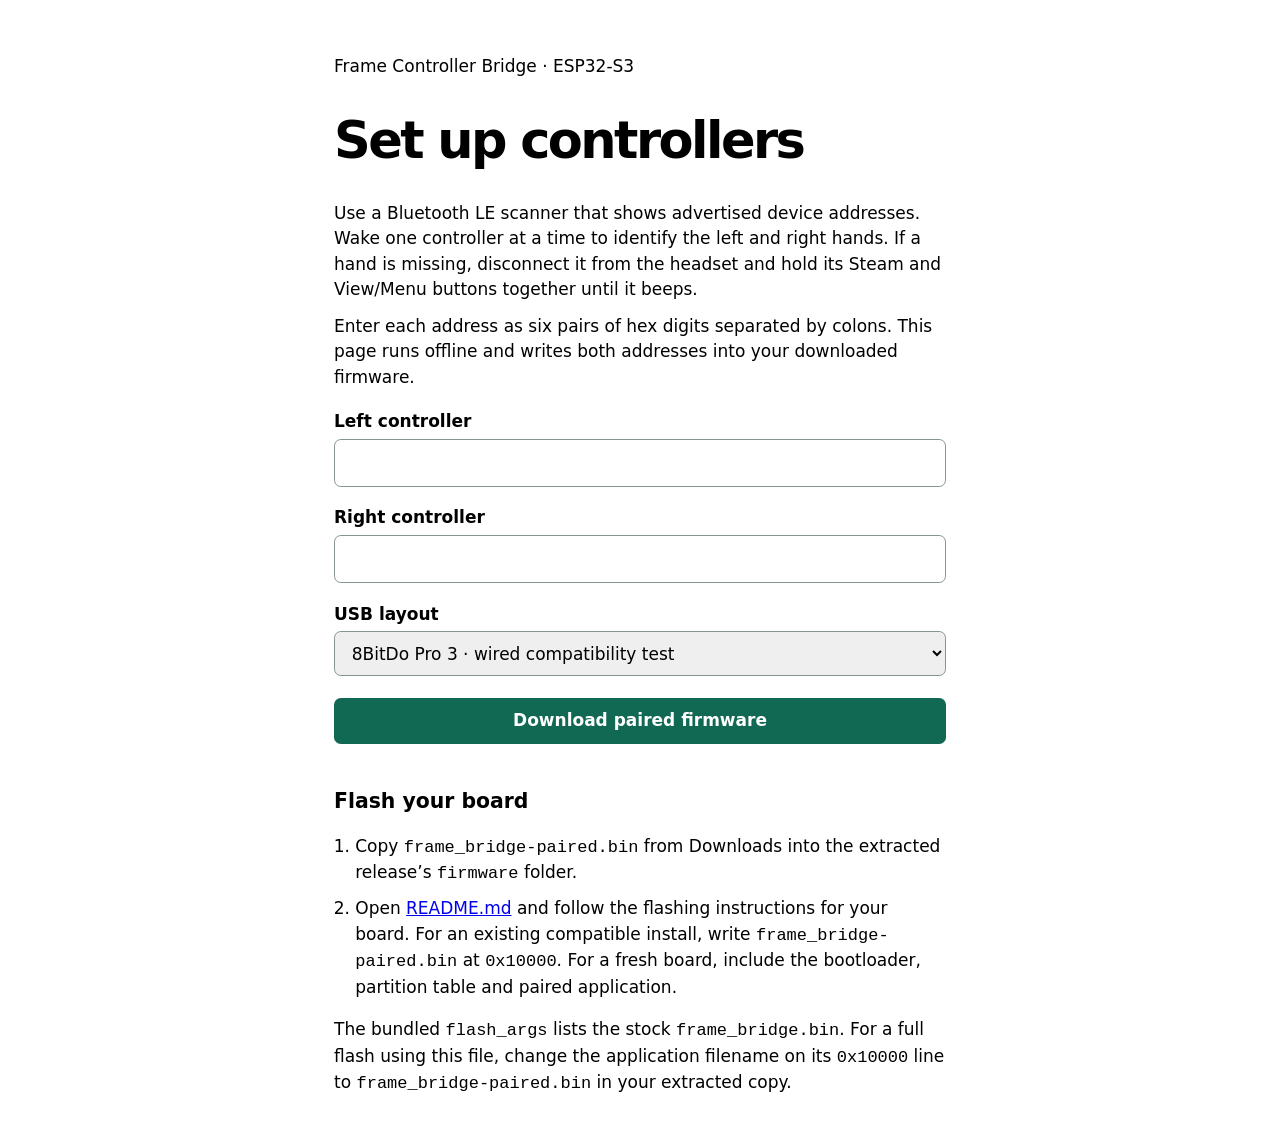
==== Set-up-controllers.html @ 48606cbc "Show live bindings, Pro 3 mappings and per-hand touch controls" ====
<!doctype html>
<html lang="en">
<head>
<meta charset="utf-8"><meta name="viewport" content="width=device-width,initial-scale=1">
<title>Set up controllers · Frame Controller Bridge</title>
<style>
:root{color-scheme:light dark;font:17px/1.5 system-ui,sans-serif}
body{max-width:36rem;margin:6vh auto;padding:0 1.3rem}
h1{font-size:clamp(2rem,7vw,3rem);line-height:1.04;letter-spacing:-.05em}
label{display:block;font-weight:650;margin:1.1rem 0 .25rem}
input,select,button{box-sizing:border-box;font:inherit;border:1px solid #87958f;border-radius:.4rem;padding:.6rem .75rem;width:100%}
input{font-family:ui-monospace,monospace}button{background:#116954;color:white;border:0;margin-top:1.3rem;cursor:pointer;font-weight:650}
p{margin:.65rem 0}output{display:block;margin:1rem 0;font-weight:600}code{overflow-wrap:anywhere}
h2{font-size:1.2rem;margin:1.5rem 0 .4rem}li+li{margin-top:.55rem}ol{padding-left:1.25rem}
button:focus-visible,input:focus-visible,select:focus-visible,a:focus-visible{outline:3px solid #398a76;outline-offset:3px}
</style>
</head>
<body>
<main><p>Frame Controller Bridge · ESP32-S3</p><h1>Set up controllers</h1>
<p>Use a Bluetooth LE scanner that shows advertised device addresses. Wake one controller at a time to identify the left and right hands. If a hand is missing, disconnect it from the headset and hold its Steam and View/Menu buttons together until it beeps.</p>
<p>Enter each address as six pairs of hex digits separated by colons. This page runs offline and writes both addresses into your downloaded firmware.</p>
<form id="settings">
<label for="left">Left controller</label><input id="left" value="" required autocomplete="off" spellcheck="false" autocapitalize="characters">
<label for="right">Right controller</label><input id="right" value="" required autocomplete="off" spellcheck="false" autocapitalize="characters">
<label for="layout">USB layout</label><select id="layout"><option value="2">8BitDo Pro 3 · wired compatibility test</option><option value="1">Standard · generic HID</option><option value="0">Extended · original 16-bit sticks</option></select>
<button type="submit">Download paired firmware</button>
</form>
<output id="message" aria-live="polite"></output>
<h2>Flash your board</h2>
<ol>
<li>Copy <code>frame_bridge-paired.bin</code> from Downloads into the extracted release’s <code>firmware</code> folder.</li>
<li>Open <a href="README.md">README.md</a> and follow the flashing instructions for your board. For an existing compatible install, write <code>frame_bridge-paired.bin</code> at <code>0x10000</code>. For a fresh board, include the bootloader, partition table and paired application.</li>
</ol>
<p>The bundled <code>flash_args</code> lists the stock <code>frame_bridge.bin</code>. For a full flash using this file, change the application filename on its <code>0x10000</code> line to <code>frame_bridge-paired.bin</code> in your extracted copy.</p>
</main>
<script type="application/octet-stream" id="image">[base64]/[base64]/[base64]/[base64]////////[base64]/IDEgOiAwKSArIChoZWFkZXJfdmFsdWVfbWFyayA/IDEgOiAwKSArICh1cmxfbWFyayA/[base64]/[base64]/zNfJP/zXyT8s2Mk/QNfJP5TXyT/E18k/9NfJPyTYyT8418k/jNfJP7zXyT/s18k/HNjJPzDXyT+E18k/tNfJP+TXyT8U2Mk/KNfJP3zXyT+s18k/3NfJPwzYyT8g18k/dNfJP6TXyT/U18k/[base64]/[base64]/////[base64]/[base64]/AAABAAAAAAAAADlAAAAAAAAAyz8AAAEAAAAAAAAAOkAAAAAAAADMPwAAAQAAAAAAAAA7QAAAAAAAAM0/AAABAAAAAAAAADxAAAAAAAAAzj8QlwAAAAAAAAAAPUAAAAAAEJfOP/BoAAAAAAAAEJc9QAEAAAAAAM8/[base64]//N0D//zhA//85QP//OkD//ztA//88QP//[base64]/[base64]/[base64]/[base64]/LnVzYkxheW91dCA/PyAoc3RhdGU/[base64]/ICdPZmYnIDogbmFtZXNbYWN0aW9uXTsKfQoKZnVuY3Rpb24gc3RlYW1CdXR0b25OYW1lKGhhbmQsIGJpdCkgewogIGNvbnN0IG5hbWUgPSBtZWFzdXJlZEJ1dHRvbnNbaGFuZF0/[base64]/[base64]/[base64]/[base64]/[base64]/[base64]/[base64]/[base64]/[base64]/[base64]/[base64]/[base64]/[base64]/[base64]/[base64]/[base64]/[base64]/[base64]/[base64]/IChyaXNpbmc/[base64]/[base64]/JzB4MTknOicweDE0JzsKICAgIGNvbnN0IGJ5dGU9Y2hhbm5lbDwxND9jaGFubmVsOls2LDcsMCwxXVtjaGFubmVsLTE0XTsKICAgIGNvbnN0IHBhcnQ9bW9kZT09PTA/Jyc6bW9kZT09PTE/[base64]/[base64]/[base64]/[base64]/[base64]/LmhhbmQpOwogICAgICAgIGNvbnN0IHNsb3QgPSBzb3VyY2U/[base64]/BAUGBwj/DA3///8AAQIDBAUGBwj/[base64]/DTwQAgAAdH8NPBECAAC0fw08EgIAAPR/[base64]/[base64]/wFCqAECQiACAkLYAQJCgAECQix2N0BcAQJCDHY3QDgBAkIoAQJC/HU3QAAAAABIJzhABP4BQmgnOEC4dTdAOPU3QKx1N0DsdDdAWHU3QED1N0CAAAJCRAACQgAAAAAAAAAA7P8BQsiwC0IAAAAA2P8BQsj/AUK4/wFCrP8BQqD/AUKU/wFChP8BQnT/AUIg9TdAKPU3QDD1N0DY/QFCAAYAQCT/AUIE/[base64]/[base64]///////////////wAAAAAAAAAAAAAAAAEAAAD/////USVj/MLKufOEnhenrfrmvP//////////AAAAAP////+WwpjYRTmh9KAz6y2BfQN38kCkY+XmvPhHQizh8tEXa/VRvzdoQLbLzl4xa1czzisWng98Suvnjpt/Gv7iQuNPS2DSJz48zjv2sFPMsAYdZbyGmHZVveuz55M6qtg1xlpQfgJCrH8CQhR6AkIAAAAAAAAAAQAAAAIAAAAEAAAACAAAABAAAAAgAAAAQAAAAIAAAAAbAAAANmN8d3vya2/FMAFnK/7Xq3bKgsl9+llH8K3Uoq+cpHLAt/2TJjY/98w0peXxcdgxFQTHI8MYlgWaBxKA4usnsnUJgywaG25aoFI71rMp4y+EU9EA7SD8sVtqy745SkxYz9DvqvtDTTOFRfkCf1A8n6hRo0CPkp049by22iEQ//PSzQwT7F+XRBfEp349ZF0Zc2CBT9wiKpCIRu64FN5eC9vgMjoKSQYkXMLTrGKRleR558g3bY3VTqlsVvTqZXquCLp4JS4cprTG6N10H0u9i4pwPrVmSAP2DmE1V7mGwR2e4fiYEWnZjpSbHofpzlUo34yhiQ2/[base64]////////[base64]/AEDMPwBA2D8AQOQ/AEDwPwBA/[base64]/[base64]/AEBgPwBAnDwAQPw8AEBAPgBAyD0AQOw9AECYPQBAvD0AQJw/AECINQBAkDwAQOQ8AEAcPgBAGD8AQGQ+AEAwPABAPDwAQEg8AEDAPABAGMECQgQ+AEAQPgBALLsCQgA/AEAMPwBAUD0AQFw9AEBoPQBAdD0AQAA8AED4PQBA9D4AQCw9AECEPwBAkD8AQBg8AEAkPABAqDwAQCA9AECEPABACD0AQEw+AEBYPgBAXMwCQkg/AEDMSwBADDwAQIi1AkLUPQBA4D0AQHw+AECIPgBAlD4AQKA+AECsPgBAuD4AQMQ+AEDQPgBA3D4AQOg+AEBUPwBAbD8AQHg/[base64]/[base64]/7wJCBvACQg3wAkKh8AJCqfACQrHwAkK48AJCv/ACQsfwAkLP8AJC/[base64]/[base64]/CMDQicgAAAwJANCKCAAAKQrA0IpIAAARCsDQi4gAAC4JANCLSAAACwlA0IrIAAAbCUDQiwgAAC0JQNCFyAAACAvA0IYIAAA/[base64]/[base64]/[base64]//////[base64]/[base64]///////////////////////////////////[base64]///////////////////////////////////////////////////////////////////[base64]/[base64]/[base64]///////////////////////////////////z8AAAAAAAAAAP/////////////////////////////////////+////////////////////////////////////AAAAAAAAAADt0/VcGmMSWNac96Le+d4UAAAAAAAAAAAAAAAAAAAAEO3///////////////////////////////////////9/aQCpnIKWh7Xd2l0IgdOxHUcQrH8ZYYZBGSapTEFcPlVwCDNwypxj1g7SybOzjTDLB/zJM67m1D+LxOnbuJ3dqpII2DoPHs14BlTwqC8rytGuYyeK2EvKW15IX0pJ3tyyEYEfiFvFAKAae6UkAPcJ8v0ieM+pv+rA7DJjVl043n0i+Lm8CSI1i2heakBHUG18X325k3to0VCN1NDieB87/44J0PTuYju0wRbZtXCf7YWTakycLjIhWmTZLti95K6BI/cWgGO9CSjd5bpet1BAmGc+CNzKlPx3TazB57nH8iunFxF/tciai8nxLgqhOiWoWl3tLbxjmOrKQTSoEBb5PcqU/HdNrMHnucfyK6cXEX+1yJqLyfEuCqE6JahaXe0tvGOY6spBNKgQFvk9jd3LlMVMI6xFcTLiiTtgizGjMHjzSDpYVmCqKIXGgi0v/4Eo5oCj5iqhza5CaMabAJtNfXEIM3DKnGPWDtLJs7ONMMsH/MkzrubUP4vE6du4nd2qZWUE6QIyiDsQw39rr7Y6z6clBKxsbhYfs1ZU7QlxLxXfQeZQfm9dDyhtOKOCHrmMFVM8JkEDgkIRgZF3IUZGDigpkflPBZzhZFjs/ikLt2JS1c+VjuuxXKTC+SB1Hb6KHq/UR+Kyh++qRtY2NOAm6OgQvQz+yn/b40/xfuejR4hrP8G3gTqmov9Fz2jwZBwdEUxQ+paGtzqUyduVAjm0fNVi6z6lDoguptLcB+F9ty98RPAWVLU5iyYoziLdx6gEJijOIt3HqATr1DpQSoGlig/[base64]/xjczGvO4fdcKRaElb9817vZtTDzREtK6Wxc3CbZtTDzREtK6Wxc3CbBVYD75/96QTB19u5XMCz8dQlafXdTbh8dSBMgKCAm1SP2O25yjYOdkApmPryp7qHbV/upQUE20Ixe0r87oEiv5tyuuv7///////////////////+41BD7j9BHnBlUhaZItBf9qAgRDvz7pF1lxKMmd9o6SJgX+BZbgfJZ2SjOLdv8mwIHC4fOlWKgVay73Pl+Zr55BwAAAAAAAAAv/P///v///////////////////////////////////wlkOJEet2+7rkecibjJtTvQpQn3SAHMf2uWL7+Dh4ZR+v//////////////////////////////////////////AQAAUGbRn3aUvohAwnKihnA8NWEHrT8BuVDFQCb0Xply7pcsZj4nF72vF2hEm1dJRPWY2Rt9LLRfilwEwDuaeGopORgBAABmveXCMX5++ZtCaoXBs0gz3qj/oifBHf4oWefvd15Lobo9TWtgryj4IbU/BTmBZJxCtJUjZss+ns3pBAS3Bo6FxgAAAAA/UGvUH0Xv8TQsPYjfczUHv7E7vcBSFnuTfuxRORlW4QnxjpGJtLjzFbOZW3Laou5AhbagIZqSH5ocjmG5PpVRAAAA//////////////////////////////////////////////////////////////////////////////////////8BAABzKcXMahns7HqnsEiyDRpY3y039IFNY8f///////////////////////////////9fDuqQfB1Dep2Bfh3OsWAKwLjwtRMx2ul8FJoovR30+CnckpK/mJ5dbywmlkreFza3CnZyOF5UOmwpVb9d8gJVOCpUguBB91mYm6eLYjsdbnStIPMex7GONwWLviLKh6rvKuzT7ciFKp3RLoqNOVbGWocTUI8IFAMSQYH+bpwdGBkt+ONrBY6Y5Oc+4qcvMbP/////AAAAAAAAAAD//////v////////////////////////////////////////9RJWP8wsq584SeF6et+ua8//////////8AAAAA//////VRvzdoQLbLzl4xa1czzisWng98Suvnjpt/Gv7iQuNPlsKY2EU5ofSgM+stgX0Dd/JApGPl5rz4R0Is4fLRF2tLYNInPjzOO/awU8ywBh1lvIaYdlW967Pnkzqq2DXGWv///////////////wAAAAAAAAAAAAAAAAEAAAD/////AQAAAAAAIBxAOGAkgHCgbMBI4FQA4SD9QNlgxYCRoI3AqeC1Av//////////rfhUWKK7Spqv3FYgJz088di5xYPOLTaVqeE2QRRkM/vMk53OJJs++X0v42NjDHXY9oGyAq7EYXrT3x7V1f1lYSQz9R9fBm7QhWNlVT3tGvO1VxNef1fJNZhPDHDg5ot34qaJ2vPv6HId8VihNq3nNTCsyk9IOnl6vAqxgrMk+2HRCKlLssjj+7lq2rdg1/RoHU9Co945TfSuVu3nY3K7GQsHp8juCm1wngL84c334uzANATNKDQvYZFy/pzphYP/jk8SMu7ygYPD/jsbTG+tczu1/LwuwiAFxY7xg30Wg7LG80omwbLv+ohrQjhhH8/c3jVbO2UZA1u8NPTe+ZwCOGG0b8nW5skHetkdJpH39+5ZjLD6wYbZHK7+EwmFE5JwtBMMk7xDeUT0/URS4tdN02Ty4h5x9Uv/XK6Cq5yd9p7obSvFIjY6DavFIZebDeraHb+aQtXESE4KvNBr+lPd7zwbIO4/1Z18JeQdK2aeHvFub1LDFk30+3kw6eTliFe2rH1fQtafbRh3Y88dVQNABIf1W6V+Mcx6cTXIhu+0MYrtah4BLZ5oMqkHYAqRgTDEbcd4+XGtADgJKZmjM8uLehoduT1xQAA8Kk7OqfmNCswKgpHNzsl9z47JtVp/iKRrTbWoUfRBguHGigB+Xg3ZAgv9ZLZFA2x6Tmd9LDhTKjojukRCyvU+pju0VDKbdiTIkXvdZLHA/UyzjowzTHAcOs2tBlf8z+xxmx9cPk5GBB84gUf7TP20d6UkcfepqWkQuFUyLttjQNigDvCSNQUR4wq+wf/[base64]/0aqo2rQBM9gDIOB5CWjHZUa5k/bI/[base64]/otoVd/nKwpm7e0vur++WKMPr6vhxdcah+L3Qe+MH+hv6mu/3lMGd/DZfRHUn3qEQ9CCLlBqn0YU4BHiqUg4/4jNaMi7fFxkJM//////////8C//////////+t+FRYortKmq/cViAnPTzx2LnFg84tNpWp4TZBFGQz+8yTnc4kmz75fS/jY2MMddj2gbICrsRhetPfHtXV/WVhJDP1H18GbtCFY2VVPe0a87VXE15/V8k1mE8McODmi3fipona8+/och3xWKE2rec1MKzKT0g6eXq8CrGCsyT7YdEIqUuyyOP7uWrat2DX9GgdT0Kj3jlN9K5W7edjcrsZCwenyO4KbXCeAvzhzffi7MA0BM0oNC9hkXL+nOmFg/+OTxIy7vKBg8P+OxtMb61zO7X8vC7CIAXFjvGDfRaDssbzSibBsu/6iGtCOGEfz9zeNVs7ZRkDW7w09N75nAI4YbRvydbmyQd62R0mkff37lmMsPrBhtkcrv4TCYUTknC0EwyTvEN5RPT9RFLi103TZPLiHnH1S/9croKrnJ32nuhtK8UiNjoNq8Uhl5sN6todv5pC1cRITgq80Gv6U93vPBsg7j/VnXwl5B0rZp4e8W5vUsMWTfT7eTDp5OWIV7asfV9C1p9tGHdjzx1VA0AEh/VbpX4xzHpxNciG77Qxiu1qHgEtnmgyqQdgCpGBMMRtx3j5ca0AOAkpmaMzy4t6Gh25PXFAADwqTs6p+Y0KzAqCkc3OyX3Pjsm1Wn+IpGtNtahR9EGC4caKAH5eDdkCC/1ktkUDbHpOZ30sOFMqOiO6RELK9T6mO7RUMpt2JMiRe91kscD9TLOOjDNMcBw6za0GV/zP7HGbH1w+TkYEHziBR/tM/bR3pSRx96mpaRC4VTIu22NA2KAO8JI1BRHjCr7B//njom5/sp+MGDAjw1h+ONoAd9m0dj5OS5Syu8GUxmUed8r5ku6qwCMqKBv2s6c5wSJhFoIK6NtYR6Z8vvnJCRtGLVOM1ysDdGrnf15iKSwxFWKoRlBdyC24VDOK5J9SNclbkReMzy3Vys70A+ydGBDGJysEWztx+dxrgNY/3UqOmtseaWKmlSbUMWHBpB1XDXk42tSkDjKc0OQOZf//////////Av//////////rfhUWKK7Spqv3FYgJz088di5xYPOLTaVqeE2QRRkM/vMk53OJJs++X0v42NjDHXY9oGyAq7EYXrT3x7V1f1lYSQz9R9fBm7QhWNlVT3tGvO1VxNef1fJNZhPDHDg5ot34qaJ2vPv6HId8VihNq3nNTCsyk9IOnl6vAqxgrMk+2HRCKlLssjj+7lq2rdg1/RoHU9Co945TfSuVu3nY3K7GQsHp8juCm1wngL84c334uzANATNKDQvYZFy/pzphYP/jk8SMu7ygYPD/jsbTG+tczu1/LwuwiAFxY7xg30Wg7LG80omwbLv+ohrQjhhH8/c3jVbO2UZA1u8NPTe+ZwCOGG0b8nW5skHetkdJpH39+5ZjLD6wYbZHK7+EwmFE5JwtBMMk7xDeUT0/URS4tdN02Ty4h5x9Uv/XK6Cq5yd9p7obSvFIjY6DavFIZebDeraHb+aQtXESE4KvNBr+lPd7zwbIO4/1Z18JeQdK2aeHvFub1LDFk30+3kw6eTliFe2rH1fQtafbRh3Y88dVQNABIf1W6V+Mcx6cTXIhu+0MYrtah4BLZ5oMqkHYAqRgTDEbcd4+XGtADgJKZmjM8uLehoduT1xQAA8Kk7OqfmNCswKgpHNzsl9z47JtVp/iKRrTbWoUfRBguHGigB+XmVfav//////////Av//////////rfhUWKK7Spqv3FYgJz088di5xYPOLTaVqeE2QRRkM/vMk53OJJs++X0v42NjDHXY9oGyAq7EYXrT3x7V1f1lYSQz9R9fBm7QhWNlVT3tGvO1VxNef1fJNZhPDHDg5ot34qaJ2vPv6HId8VihNq3nNTCsyk9IOnl6vAqxgrMk+2HRCKlLssjj+7lq2rdg1/RoHU9Co945TfSuVu3nY3K7GQsHp8juCm1wngL84c334uzANATNKDQvYZFy/pzphYP/jk8SMu7ygYPD/jsbTG+tczu1/LwuwiAFxY7xg30Wg7LG80omwbLv+ohrQjhhH8/c3jVbO2UZA1u8NPTe+ZwCOGG0b8nW5skHetkdJpH39+5ZjLD6wYbZHK7+EwmFE5JwtBMMk7xDeUT0/URS4tdN02Ty4h5x9Uv/XK6Cq5yd9p7obSvFIjY6DavFIZebDeraHb+aQtXESE4KvNBr+lPd7zwbIO4/1Z18JeQdK2bGLjf//////////wL//////////634VFiiu0qar9xWICc9PPHYucWDzi02lanhNkEUZDP7zJOdziSbPvl9L+NjYwx12PaBsgKuxGF6098e1dX9ZWEkM/UfXwZu0IVjZVU97RrztVcTXn9XyTWYTwxw4OaLd+Kmidrz7+hyHfFYoTat5zUwrMpPSDp5erwKsYKzJPth0QipS7LI4/u5atq3YNf0aB1PQqPeOU30rlbt52NyuxkLB6fI7gptcJ4C/OHN9+LswDQEzSg0L2GRcv6c6YWD/45PEjLu8oGDw/47G0xvrXM7tfy8LsIgBcWO8YN9FoOyxvNKJsGy7/qIa0I4YShcl///////////AAAAAAB7/3n/ef95/3j/ev92/3b/bP9s/2v/a/8AAAAAe/95/3n/ef94/3n/dv92/2z/gLtr/2v/av9q/wAAAAB6/4Cvef95/3P/c/[base64]/6WKus4wOTSzD6VSB2bfatzHaRiAJMJfXl1/xPKsvXxTVEgCZio4+1sVpJ3robZyXqDphF/sDhXS91AsNM8BKBRpejjdP5xmuPX+cDkpyVFW16679SWdqVvoMt1HQh01jgaSlJychEjsKJanWOeXj0WD5rmblx3SfhT7a+iK0X8CCsZsnOOrR930oYYxoxguVRM2CXU39FYmR34LFrroS7gaAc/ggrlPlIaFhwRf0Zj95sh5R7+LdSc9Mjq0sC4nIfj1fjVasqZusoB7K1wgMvxXuahjcIpdMoh/Iwv6WyIwNqugIWglztzxwrinm0kqcH8vDzaeKhTtr0zWUFvtUGNGIf0ab+isQuU50081WgoorhMgX263Wkg+w5C2DvqkBxnwZebhBRvSGK+T7dBj2WPgWu3ea9Rk1UjbWRxF0FcQbUbwRQFf9gmPskGb3pl9ZAQ8yJ2Z53Z+hCvbCJi4gHGVs458ju23l8CkehQg/pfIQeyfgAAAAAgIaDCSvtSDIRcKweWnJObA7/+/2FOFYPrtUePS05JzYP2WQKXKYhaFtU0Zs2LjokCmexDFfnD5PultK0m5GeG8DFT4DcIKJhd0tpWhIaFhyTugrioCrlwCLgQzwbFx0SCQ0LDovHrfK2qLktHqnIFPEZhVd1B0yvmd277n9g/aMBJp/3cvW8XGY7xUT7fjRbQyl2iyPG3Mvt/Gi25PFjuDHcytdjhRBClyJAE8YRIIRKJH2Fuz340vkyEa4poW3Hni9LHbIw89yGUuwNwePQd7MWbCtwuZmplEj6EelkIkf8jMSo8D8aoH0s2FYzkO8iSU7HhzjRwdnKov6M1As2mPWBz6Z63iilt44m2q2/pD86neQseJINUF/Mm2p+RmJUjRPC9ti46JA5914uw6/1gl2Avp/Qk3xp1S2pbyUSs8+smTvIGH2nEJxjbug7u3vbJngJzVkY9G6atwHsT5qog5VuZeb/5n6qvM8IIRXo5u/nm9m6bzbOSp8J1OqwfNYppLKvMT8jMSqllDDGombANU68N3SCyqb8kNCw4KfYFTMEmErx7Nr3Qc1QDn+R9i8XTdaNdu+wTUOqTVTMlgTf5NG1455qiBtMLB+4wWVRf0Ze6gSdjDVdAYd0c/oLQS77Zx1as9vSUpIQVjPp1kcTbddhjJqhDHo3+BSOWRM8ieupJ+7OYck1txzl7eFHsTx60t9ZnPJzP1UUznkYxze/c/fN6lP9qltfPW8U30Tbhniv84HKaMQ+uSQ0LDijQF/CHcNyFuIlDLw8SYsoDZVB/6gBcTkMs94ItOSc2FbBkGTLhGF7MrZw1WxcdEi4V0LQp1BR9GVTfkGkwxoXXpY6J2vLO6tF8R+dWKus+gOTS+P6VSAwbfatdnaRiMxMJfUC1/xP5cvXxSpEgCY1o4+1YlpJ3rEbZyW6DphF6sDhXf51AsMv8BKBTJejjUb5xmvTX+cDj5yVFZJ6679tWdqVUoMt1L4h01h0aSlJ4MhEjsmJanXCeXj0jj5rmVhx3Se5T7a+4a0X8IisZskgOrR9zkoYY98xguUaM2CXUX9FYlN34LFkroS7a6Ac/oErlPkIaFhwSP0Zj0Vsh5Te+LdSe9Mjq3MC4nJLj1fjH6sqZlUoB7LrwgMvtXuahsUIpdM3h/IwKKWyI79qugIDglztFhwris+0kqd58vDzB+KhTmn0zWXavtUGBWIf0TT+isSmU500LlWgovPhMgWK63Wk9uw5C4PvqkBgnwZecRBRvW6K+T4hBj2W3QWu3T69Rk3mjbWRVF0FccTUbwQGFf9gUPskGZjpl9a9Q8yJQJ53Z9lCvbDoi4gHiVs45xnu23nICkehfA/pfEIeyfiEAAAAAIaDCYDtSDIrcKweEXJObFr/+/0OOFYPhdUePa45JzYt2WQKD6YhaFxU0ZtbLjokNmexDArnD5NXltK07pGeG5vFT4DAIKJh3EtpWncaFhwSugrikyrlwKDgQzwiFx0SGw0LDgnHrfKLqLkttqnIFB4ZhVfxB0yvdd277plg/aN/Jp/3AfW8XHI7xURmfjRb+yl2i0PG3Msj/Gi27fFjuOTcytcxhRBCYyJAE5cRIITGJH2FSj340rsyEa75oW3HKS9LHZ4w89yyUuwNhuPQd8EWbCuzuZmpcEj6EZRkIkfpjMSo/D8aoPAs2FZ9kO8iM07Hh0nRwdk4ov6Mygs2mNSBz6b13iileo4m2re/pD+tneQsOpINUHjMm2pfRmJUfhPC9o246JDY914uOa/1gsOAvp9dk3xp0C2pb9USs88lmTvIrH2nEBhjbuicu3vbO3gJzSYY9G5ZtwHsmpqog09uZeaV5n6q/88IIbzo5u8Vm9m65zbOSm8J1OqffNYpsLKvMaQjMSo/lDDGpWbANaK8N3ROyqb8gtCw4JDYFTOnmErxBNr3QexQDn/N9i8XkdaNdk2wTUPvTVTMqgTf5Ja1457RiBtMah+4wSxRf0Zl6gSdXjVdAYx0c/qHQS77Cx1as2fSUpLbVjPpEEcTbdZhjJrXDHo3oRSOWfg8iesTJ+7Oqck1t2Hl7eEcsTx6R99ZnNJzP1XyznkYFDe/c8fN6lP3qltf/W8U3z3bhnhE84HKr8Q+uWg0LDgkQF/Co8NyFh0lDLziSYsoPJVB/[base64]/4LFkd4S7a64c/oGglPkIK1hwSGgZj0X9h5TebLdSe/gjq3PT4nJLAlfjH48qZlWrB7LrKAMvtcKahsV7pdM3CPIwKIeyI7+lugIDalztFoIris8ckqd5tPDzB/KhTmnizWXa9NUGBb4f0TRiisSm/p00LlOgovNVMgWK4XWk9us5C4PsqkBg7wZecZ9RvW4Q+T4hij2W3Qau3T4FRk3mvbWRVI0FccRdbwQG1P9gUBUkGZj7l9a96cyJQEN3Z9mevbDoQogHiYs45xlb23nI7kehfArpfEIPyfiEHgAAAACDCYCGSDIr7aweEXBObFpy+/0O/1YPhTgePa7VJzYtOWQKD9khaFym0ZtbVDokNi6xDApnD5NX59K07paeG5uRT4DAxaJh3CBpWndLFhwSGgrik7rlwKAqQzwi4B0SGxcLDgkNrfKLx7kttqjIFB6phVfxGUyvdQe77pnd/aN/YJ/3ASa8XHL1xURmOzRb+352i0Mp3Msjxmi27fxjuOTxytcx3BBCY4VAE5ciIITGEX2FSiT40rs9Ea75Mm3HKaFLHZ4v89yyMOwNhlLQd8HjbCuzFpmpcLn6EZRIIkfpZMSo/IwaoPA/2FZ9LO8iM5DHh0lOwdk40f6MyqI2mNQLz6b1gSilet4m2reOpD+tv+QsOp0NUHiSm2pfzGJUfkbC9o0T6JDYuF4uOff1gsOvvp9dgHxp0JOpb9Uts88lEjvIrJmnEBh9buicY3vbO7sJzSZ49G5ZGAHsmreog0+aZeaVbn6q/+YIIbzP5u8V6Nm655vOSm821OqfCdYpsHyvMaSyMSo/IzDGpZTANaJmN3ROvKb8gsqw4JDQFTOn2ErxBJj3QezaDn/NUC8XkfaNdk3WTUPvsFTMqk3f5JYE457RtRtMaoi4wSwff0ZlUQSdXupdAYw1c/qHdC77C0Fas2cdUpLb0jPpEFYTbdZHjJrXYXo3oQyOWfgUiesTPO7OqSc1t2HJ7eEc5Tx6R7FZnNLfP1Xyc3kYFM6/c8c36lP3zVtf/aoU3z1vhnhE24HKr/M+uWjELDgkNF/Co0ByFh3DDLziJYsoPElB/w2VcTmoAd4IDLOc2LTkkGRWwWF7y4Rw1TK2dEhsXELQuFdR9KdQfkFlUxoXpMM6J16WO6tryx+dRfGs+lirS+MDkyAw+lWtdm32iMx2kfUCTCVP5df8xSrL1yY1RIC1YqOP3rFaSSW6G2dF6g6YXf7A4cMvdQKBTPASjUaXo2vT+cYDj1/nFZKclb9teuuVUlna1L6DLVh0IdNJ4GkpjsnIRHXCiWr0jnl4mVg+aye5cd2+4U+28IitF8kgrGZ9zjq0Y99KGOUaMYKXUTNgYlN/RbFkd+C7a66E/oGgHPkIK5RwSGhYj0X9GZTebIdSe/i3q3PTI3JLAuLjH49XZlWrKrLrKAcvtcIDhsV7mtM3CKUwKIfyI7+lsgIDarrtFoJcis8cK6d5tJLzB/LwTmnioWXa9M0GBb7V0TRiH8Sm/oo0LlOdovNVoAWK4TKk9ut1C4PsOUBg76pecZ8GvW4QUT4hivmW3QY93T4Frk3mvUaRVI21ccRdBQQG1G9gUBX/GZj7JNa96ZeJQEPMZ9med7DoQr0HiYuI5xlbOHnI7tuhfApHfEIP6fiEHskAAAAACYCGgzIr7UgeEXCsbFpyTv0O//sPhThWPa7VHjYtOScKD9lkaFymIZtbVNEkNi46DApnsZNX5w+07pbSG5uRnoDAxU9h3CCiWndLaRwSGhbik7oKwKAq5Twi4EMSGxcdDgkNC/KLx60ttqi5FB6pyFfxGYWvdQdM7pndu6N/YP33ASafXHL1vERmO8Vb+340i0Mpdssjxty27fxouOTxY9cx3MpCY4UQE5ciQITGESCFSiR90rs9+K75MhHHKaFtHZ4vS9yyMPMNhlLsd8Hj0CuzFmypcLmZEZRI+kfpZCKo/IzEoPA/GlZ9LNgiM5Dvh0lOx9k40cGMyqL+mNQLNqb1gc+let4o2reOJj+tv6QsOp3kUHiSDWpfzJtUfkZi9o0TwpDYuOguOfdegsOv9Z9dgL5p0JN8b9Utqc8lErPIrJk7EBh9p+icY27bO7t7zSZ4CW5ZGPTsmrcBg0+aqOaVbmWq/+Z+IbzPCO8V6Oa655vZSm82zuqfCdQpsHzWMaSyryo/IzHGpZQwNaJmwHROvDf8gsqm4JDQsDOn2BXxBJhKQeza93/NUA4XkfYvdk3WjUPvsE3Mqk1U5JYE357RteNMaogbwSwfuEZlUX+dXuoEAYw1XfqHdHP7C0Eus2cdWpLb0lLpEFYzbdZHE5rXYYw3oQx6WfgUjusTPInOqSfut2HJNeEc5e16R7E8nNLfWVXycz8YFM55c8c3v1P3zepf/apb3z1vFHhE24bKr/OBuWjEPjgkNCzCo0BfFh3DcrziJQwoPEmL/w2VQTmoAXEIDLPe2LTknGRWwZB7y4Rh1TK2cEhsXHTQuFdCUglq1TA2pTi/QKOegfPX+3zjOYKbL/+HNI5DRMTe6ctUe5QypsIjPe5MlQtC+sNOCC6hZijZJLJ2W6JJbYvRJXL49mSGaJgW1KRczF1ltpJscEhQ/e252l4VRlenjZ2EkNirAIy80wr35FgFuLNFBtAsHo/[base64]/a2u91m9vsd7FxVSRMDBQYAEBAwJnZ6nOKyt9Vv7+GefX12K1q6vmTXZ2muzKykWPgoKdH8nJQIl9fYf6+voV71lZ67JHR8mO8PAL+62t7EHU1GezoqL9X6+v6kWcnL8jpKT3U3JyluTAwFubt7fCdf39HOGTk649JiZqTDY2Wmw/P0F+9/cC9czMT4M0NFxopaX0UeXlNNHx8Qj5cXGT4tjYc6sxMVNiFRU/[base64]/B/jsbHIeVtb7bZqar7Uy8tGjb6+2Wc5OUtySkrelExM1JhYWOiwz89KhdDQa7vv7yrFqqrlT/v7Fu1DQ8WGTU3XmjMzVWaFhZQRRUXPivn5EOkCAgYEf3+B/lBQ8KA8PER4n5+6Jaio40tRUfOio6P+XUBAwICPj4oFkpKtP52dvCE4OEhw9fUE8by832O2tsF32tp1ryEhY0IQEDAg//8a5fPzDv3S0m2/zc1MgQwMFBgTEzUm7Owvw19f4b6Xl6I1RETMiBcXOS7ExFeTp6fyVX5+gvw9PUd6ZGSsyF1d57oZGSsyc3OV5mBgoMCBgZgZT0/Rntzcf6MiImZEKip+VJCQqzuIiIMLRkbKjO7uKce4uNNrFBQ8KN7eeadeXuK8CwsdFtvbdq3g4DvbMjJWZDo6TnQKCh4USUnbkgYGCgwkJGxIXFzkuMLCXZ/T0269rKzvQ2JipsSRkag5lZWkMeTkN9N5eYvy5+cy1cjIQ4s3N1lubW232o2NjAHV1WSxTk7SnKmp4ElsbLTYVlb6rPT0B/[base64]/6ooKHhQ3996pYyMjwOhofhZiYmACQ0NFxq/v9pl5uYx10JCxoRoaLjQQUHDgpmZsCktLXdaDw8RHrCwy3tUVPyou7vWbRYWOixjpcZjfIT4fHeZ7nd7jfZ78g3/8mu91mtvsd5vxVSRxTBQYDABAwIBZ6nOZyt9Viv+Gef+12K116vmTat2mux2ykWPyoKdH4LJQInJfYf6ffoV7/pZ67JZR8mOR/AL+/Ct7EGt1Gez1KL9X6Kv6kWvnL8jnKT3U6RyluRywFubwLfCdbf9HOH9k649kyZqTCY2Wmw2P0F+P/cC9ffMT4PMNFxoNKX0UaXlNNHl8Qj58XGT4nHYc6vYMVNiMRU/[base64]/B/j/LHIebFb7bZbar7UastGjcu+2We+OUtyOUrelEpM1JhMWOiwWM9Khc/Qa7vQ7yrF76rlT6r7Fu37Q8WGQ03Xmk0zVWYzhZQRhUXPikX5EOn5AgYEAn+B/n9Q8KBQPER4PJ+6JZ+o40uoUfOiUaP+XaNAwIBAj4oFj5KtP5KdvCGdOEhwOPUE8fW832O8tsF3ttp1r9ohY0IhEDAgEP8a5f/zDv3z0m2/0s1Mgc0MFBgMEzUmE+wvw+xf4b5fl6I1l0TMiEQXOS4XxFeTxKfyVad+gvx+PUd6PWSsyGRd57pdGSsyGXOV5nNgoMBggZgZgU/Rnk/cf6PcImZEIip+VCqQqzuQiIMLiEbKjEbuKcfuuNNruBQ8KBTeeafeXuK8XgsdFgvbdq3b4Dvb4DJWZDI6TnQ6Ch4UCknbkkkGCgwGJGxIJFzkuFzCXZ/C026906zvQ6xipsRikag5kZWkMZXkN9PkeYvyeecy1efIQ4vIN1luN2232m2NjAGN1WSx1U7SnE6p4EmpbLTYbFb6rFb0B/[base64]/6pVKHhQKN96pd+MjwOMofhZoYmACYkNFxoNv9plv+Yx1+ZCxoRCaLjQaEHDgkGZsCmZLXdaLQ8RHg+wy3uwVPyoVLvWbbsWOiwWpcZjY4T4fHyZ7nd3jfZ7ew3/8vK91mtrsd5vb1SRxcVQYDAwAwIBAanOZ2d9VisrGef+/mK119fmTaurmux2dkWPysqdH4KCQInJyYf6fX0V7/r667JZWcmOR0cL+/Dw7EGtrWez1NT9X6Ki6kWvr78jnJz3U6SkluRyclubwMDCdbe3HOH9/a49k5NqTCYmWmw2NkF+Pz8C9ff3T4PMzFxoNDT0UaWlNNHl5Qj58fGT4nFxc6vY2FNiMTE/[base64]/j/PzIebGx7bZbW77UampGjcvL2We+vktyOTnelEpK1JhMTOiwWFhKhc/Pa7vQ0CrF7+/lT6qqFu37+8WGQ0PXmk1NVWYzM5QRhYXPikVFEOn5+QYEAgKB/n9/8KBQUER4PDy6JZ+f40uoqPOiUVH+XaOjwIBAQIoFj4+tP5KSvCGdnUhwODgE8fX132O8vMF3trZ1r9raY0IhITAgEBAa5f//Dv3z822/[base64]/Cwm6909PvQ6yspsRiYqg5kZGkMZWVN9Pk5IvyeXky1efnQ4vIyFluNze32m1tjAGNjWSx1dXSnE5O4EmpqbTYbGz6rFZWB/[base64]/6pVVXhQKCh6pd/fjwOMjPhZoaGACYmJFxoNDdplv78x1+bmxoRCQrjQaGjDgkFBsCmZmXdaLS0RHg8Py3uwsPyoVFTWbbu7OiwWFsZjY6X4fHyE7nd3mfZ7e43/8vIN1mtrvd5vb7GRxcVUYDAwUAIBAQPOZ2epVisrfef+/hm119diTaur5ux2dpqPyspFH4KCnYnJyUD6fX2H7/r6FbJZWeuOR0fJ+/DwC0Gtreyz1NRnX6Ki/UWvr+ojnJy/U6Sk9+RycpabwMBbdbe3wuH9/[base64]/PwfebGxyLZbW+3Uamq+jcvLRme+vtlyOTlLlEpK3phMTNSwWFjohc/PSrvQ0GvF7+8qT6qq5e37+xaGQ0PFmk1N12YzM1URhYWUikVFz+n5+RAEAgIG/n9/gaBQUPB4PDxEJZ+fukuoqOOiUVHzXaOj/oBAQMAFj4+KP5KSrSGdnbxwODhI8fX1BGO8vN93trbBr9radUIhIWMgEBAw5f//Gv3z8w6/[base64]/Cwl2909NuQ6ys78RiYqY5kZGoMZWVpNPk5DfyeXmL1efnMovIyENuNzdZ2m1ttwGNjYyx1dVknE5O0kmpqeDYbGy0rFZW+vP09AfP6uolymVlr/[base64]/fegOMjI9ZoaH4CYmJgBoNDRdlv7/a1+bmMYRCQsbQaGi4gkFBwymZmbBaLS13Hg8PEXuwsMuoVFT8bbu71iwWFjpjfHd78mtvxTABZyv+16t2yoLJffpZR/Ct1KKvnKRywLf9kyY2P/fMNKXl8XHYMRUExyPDGJYFmgcSgOLrJ7J1CYMsGhtuWqBSO9azKeMvhFPRAO0g/LFbasu+OUpMWM/Q76r7Q00zhUX5An9QPJ+oUaNAj5KdOPW8ttohEP/z0s0ME+xfl0QXxKd+PWRdGXNggU/cIiqQiEbuuBTeXgvb4DI6CkkGJFzC06xikZXkeefIN22N1U6pbFb06mV6rgi6eCUuHKa0xujddB9LvYuKcD61ZkgD9g5hNVe5hsEdnuH4mBFp2Y6Umx6H6c5VKN+MoYkNv+ZCaEGZLQ+wVLsWmC+KQpFEN3HP+8C1pdu16VvCVjnxEfFZpII/ktVeHKuYqgfYAVuDEr6FMSTDfQxVdF2+cv6x3oCnBtybdPGbwcFpm+SGR77vxp3BD8yhDCRvLOktqoR0StypsFzaiPl2UlE+mG3GMajIJwOwx39Zv/ML4MZHkafVUWPKBmcpKRSFCrcnOCEbLvxtLE0TDThTVHMKZbsKanYuycKBhSxykqHov6JLZhqocItLwqNRbMcZ6JLRJAaZ1oU1DvRwoGoQFsGkGQhsNx5Md0gntbywNLMMHDlKqthOT8qcW/NvLmjugo90b2OleBR4yIQIAseM+v++kOtsUKT3o/m+8nhxxgAB//////////////////////////////////////////////8CAwP/[base64]/sEHKP6RByj+YQco/[base64]/wZC0f8GQv3/BkIMAAdCGAAHQuj/[base64]///////[base64]//[base64]/AtCX/wLQoz8C0J7/[base64]/wIBAP///////////////////////////////////////////wUECgkI//8JCP8BAwUHAAIEBv////////////////////////////////[base64]////BQAAADIAAAB9AAAAAwAAAP////8HAAAAFAAAAGQAAAACAAAAAAAAAA8AAAD2////UAAAAAEAAAABAAAACwAAAOL///8yAAAAAgAAAAIAAAAKAAAA2P///xQAAAADAAAAFMgDYBDIA2AMyANgAMYDYADEA2AAwgNgAMADYFzxDzww8Q88KPEPPAEAAAAmAAAA/////xQAAAATAAAAOgAAADsAAAA8AAAAPQAAAD4AAAA8AAAAPQAAAD4AAAA/[base64]/[base64]/+GrKP/Bqyj/saso/[base64]/////[base64]///////[base64]/AAAAgAAAAP////9xAAAAaAAAAIAAAAAFAAAAbmV0YnVmX2FsbG9jAAAAAGVzcF9uZXRpZl9hY3Rpb25fY29ubmVjdGVkAAAGAAAAAAAAAAAAAACYAhA8AAAAAAAAAACcMQ48iAgNPAoAAAAAAAAAAAAAAMCoBAH///8AwKgEAeAkCkI8JApCd2xhbmlmX2luaXQAAQAAAAAAAAAAAAAAAAAAAAAAAAAAAAAAAAAAAAAAAAABAAAAAAAAAAAAAAAAAAAAAAAAAAAAAAAAAAAAAAAAAAMAAAAAAAAA//////v////+//////////3///8EAAAA////////////////AAAAAAAAAAAAAAAAAQAAAP//////////AAAAAQAAAAAAAAAAAAAAAP///////////////ymab1Armm9QAAAAAAAAAAAAAAAAAAAAAAAAAAAIAAAABgAAAAYAAAAFAAAAIAUQPAEAAABgBBA8wAAAAKADEDzAAAAAAQAAAH//////////5IftURC0YRpiYzFFwG4OaJSBJwRFM+Y6AQXfUx2JzZEopQQ8xxoCbvfKjNnmnSGNmBWFNvkvihun8Jq2tqjhIvJC2rsxLz9jeiYhdNMb9rWF/65begNb9vccNf2tRM/S10+SCL4lj/MklDMo9nItnuEAPlxQsd+CzG0kGw4q6c00ix/UfpJnr8GyrpHuUdbLDjF5qxBCqV3PapSDuEtLNrOGGqclXkwCeLo2BGURuZP/////////////////////yQ/aoiFowjTExmKLgNwc0SkCTgiKZ8x0Agu+pjsTmyJRSgh5jjQE3e+VGbPNOkMbMCsKbfJfFDdP4TVtbVHCReSFtXZiXn7G9ExC6aY37WsL/1y29Aa37e44a/taiZ+lrp8kEXxLH+ZJKGZR7ORbPcIAfLihY78FmNpINhxV05ppFj+o/STPX4NlXSPco62WHGLzViCFUrue1SkHcJaWbWcMNU5KvJgE8XRsCMojcyf//////////[base64]//////v////+//////////3///8EAAAA////////////////AAAAAAAAAAAAAAAAAQAAAP//////////AAAAAQAAAAAAAAAAAAAAAP///////////////[base64]/[base64]//3//////////fwAAAAAAAAAAAAAAAAAAAAD///////////////////////////////////////////////////////////////8AAQIDBAUGBwgJ/////////woLDA0OD///////////////////////////////////CgsMDQ4P/////////////////////////////////[base64]/D4OPAQ/DjwQPw48HD8OPCQ/DjwsPw48ND8OPDw/DjxEPw48SD8OPFA/DjxcPw48aD8OPHA/Djx8Pw48hD8OPJA/DjwUPw48nD8OPKQ/[base64]/C0IAAAAAAAAAAJx/C0KwfwtClH8LQgAAAAAAAAAAyH8LQtx/[base64]/RoHAAAAwW/[base64]/KEYYNzvUhY8kq4iC7jBtIOdLVsFYtocMEx+j06LslsW9FKfi1alEvvUgnZD7Yrwj+f5MRVlGRhQ8ZvZShPutChM8KaGwSUfA1/CcMueSRbmQoicROsgFLBlCDatbqWFhfDKFOL9AxoLiZl51bE9Cdjalzo1688QrDY/XnO7OM8+Z1L6RK+6FVRFVFRFVQUEABAEEBQEQAAAAAFAVVUVQVQEAABEAAEAAAAAQEEAAERQREVQVABVVVRVZVEAQABAAQAAAQAFAQARVFFRVFVVBQAVQVAAAARAEAEEBQAAAAABAAAAAAAAAAAAAAAAAAAgNFBlwF/JplK7E8uuxEDCGAbI33EA1ah89W8P2lj8JxNuR1Y1fSQgZQLH52jkjKQd6eYCaNfNOWF5d/zCQFvvFnmM3kP/p1H5kfOyePW9vhHoV+nW6L7oe7BUrI+EjXUb6iOkmen504u3o3FAYdo+Fc7jPstz+UgIjJe0J9UbcBCiv++564UyFU20TbSbu28ZlrYHbPjn7q022bT1kTWuEyIiGK9OamhNkdqqPU9AdB6fvZ7gBqHAmFfCp/[base64]/AA0BBAYGEQEBAAAAAAAA//8BAP//AQD/AA0BBAMJDAEBAAAAAAAA/DQAQhAlOECwNgxCbFoEQgT4BEK8fQtC6P8PYAAAEGAA4A9gAOAPYABAN0AA1zhAAEDIPwDXyT8A18k/gHvKP3QoAEIBAAAA4DYAQgEAAADEJwBCAQAAAIgoAEIBAAAA/[base64]/ENrJPwDXyT+YVwAAAAAAAAAAAAAAAAAA/////wAAAAAAAAAAAAAAAP////[base64]/sBvKP3Aayj80HMo/HB7KP+wZyj+cHco/FB3KPxwbyj8AAAAA/////wAAAAAgAAAAIAAAAOgIAEAACQBADAkAQCQJAEAwCQBAAAAAAAAAAAD0CABA6AgAQBgJAEAEH8o/AAAAAAEAAAD//z+zAAAAAAAAAGAAAAAAAIAAYAAAAAAAAAAAAAAAAAAAAAD//z+zAAAAALQGAEAwlAtCAwAAAP////8BAQAA//8/swAAAAD//z+zAAAAAP//P7MAAAAA//8/swAAAAAAAMADAAD+/xsAAAAbAAAAHAAAABwAAAAAAAAAAAAAAAAAAAACAAAAAAAAAAEAAAD//z+zAAAAAP//P7MAAAAAAgAAAAAAAAACAAAAAAAAAAIAAAAAAAAAAgAAAAAAAAACAAAAAAAAAAIAAAAAAAAA//8/swAAAAAAAAAAAAAAAAAAAAAAAAAAAAAAAAAAAAAAAAAAAAAAAAAAAAAAAAAAAAAAAAAAAAAAAAAAAAAAAAAAAAAAAAAAAAAAAAAAAAAAAAAAAAAAAAAAAAAAAAAAAAAAALQhAAAAAAAAAAAAAAAAAAAAAAAAAQAAAAAAAAD//z+zAAAAAP//P7MAAAAA//8/swAAAABc2sk/qNrJPwAAcgD8gQtCXIILQsyBC0IAAAAANIMLQsiCC0KEkQBCAgAAAAACAAAAAAAAwDXKP4AAAAAAAAAAAAAAAESPAEJcjwBCdI8AQjCPAEIAAHIA/IELQlyCC0LMgQtCAAAAADSDC0LIggtChJEAQgEAAAAAAgAAAAAAAEA2yj+AAAAAAAAAAAAAAABEjwBCXI8AQnSPAEIwjwBCAABxAPyBC0JcggtCzIELQgAAAAA0gwtCyIILQoSRAEIAAAAAAAAAAAAAAADANso/[base64]//P7MAAAAA//8/swAAAAD///////////////////////8/swAAAAD//z+zAAAAAAAAAGD/////AAAAAAAAAAAAAAAAAAAAAAEAAAC4lwBC8JcAQqCXAEIAAAFg/////wAAAAAAAAAAAAAAAAAAAAABAAAAuJcAQvCXAEKglwBCAOACYP////8AAAAAAAAAAAAAAAAAAAAAAQAAALiXAELwlwBCoJcAQv//P7MAAAAAAAAAAAAAAAAAAABg////////P7MAAAAAAAAAAP///////////////////////////////wAAAAAAAAAAAAAAAAAAAAABAAAAAAABYP///////z+zAAAAAAAAAAD///////////////////////////////8AAAAAAAAAAAAAAAAAAAAAAgAAAADgAmD///////8/swAAAAAAAAAA////////////////////////////////AAAAAAAAAAAAAAAAAP//AP//AP//AP//AP//AP//AP//AP//AP//AP//AP//AP//AP//AP//AP//AP//AP//AP//AP//AP//AP//AP//AP//AP//AP//AP//AP//AP//AP//AP//AP//AP//AP//AP//AP//AP//AP//AP//AP//AP//AP//AP//AP//AP//AP//AP//AP//AP//AP//AP//AP//AP//AP//AP//AP//AP//AP//AP//AP//AP//AP//AP//AP//AP//[base64]//P7MAAAAA3GANPOBgDTzwYA08xDrKP///P7MAAAAAxN7JP9C1DTzktQ08aDvKPwAAAAAJBAAAEAAMAPQ7yj8AAAAAAAAAAAAAAAAAAAAAAAAAAAAAAAAAAAAAAAAAAAAAAAAAAAAAAAAAAAAAAAAAAAAAAAAAAAAAAAAAAAAAAAAAAAAAAAAAAAAAAAAAAAAAAAD/[base64]///z+zAAAAAAMAAAAAAAAAAAAAAAAAAAAAAAAAAEAAYP//P7MAAAAA//8/swAAAAD//z+zAAAAAAAAAAD//z+zAAAAAP//P7MAAAAAAAYAAAAAAAABBgAAAAAAAAIGAAAAAAAAAwYAAAAAAAAFBgAAAAAAAAYGAAAAAAAABwYAAAAAAAD//z+zAAAAAP//P7MAAAAA//8/swAAAAD//z+zAAAAAAkAAACY9DdA7DoMQlw7DELcOgxCzDoMQrw6DEJ89TdA/[base64]/////wEBAAD/////AQEAAP////[base64]/3v/Q/7j/sP+k/4z/AAAAAAAAZAAAAAEBAAAAAAAAAAAAAAAAAgAAANj/XwDY/[base64]//////wAAAADUygtCAQAAADBBB0ICAAAA9EAHQgMAAADYPQdCBAAAALRAB0IFAAAAcEAHQgYAAAA0QAdCCAAAAMg9B0IJAAAAAAAAAAoAAAC4PQdCCwAAAPw/B0IMAAAAAAAAAA0AAADEPwdCDgAAAIw/[base64]/[base64]/AwAA/wAAAP8DAAACAAAAP0IPAD9CDwAAwADA6AMAADB1AACkAhA8EwAAAAAAAAAY/jQAnCU4QDwSEDzU9ck/AAAAAED2yT8AAAAAAwAAAAAAAAAAAAAAAAAAAAAAAAAAAAAAAAAAAAAAAAAAAAAAAAAAAAAAAAAAAAAAAAAAAAAAAAAAAAAAAAAAAAAAAAAEUjdAxFE3QIjSOEAs0jhAPNI4QLzSOEDI0jhA/NI4QAAAAAB80jhAAAAAAAAAAAAAAAAAAAAAAAAAAABAUjdALFI3QAAAAAAY0zhAAAAAAAAAAAAAAAAAAAAAAAAAAAAAAAAAQA0DAAAJPQCgjz4AwCcJACChBwBE+TdAaPk3QID5N0Cs+TdA1Pk3QOT5N0Cc9sk/[base64]/[base64]//8/swAAAAAAAAAA/////[base64]//[base64]//z+zAAAAAAYAAACB/IkBaVwPPCi2C0IJ/QkFolwPPGlcDzwK/QkCgV0PPGlcDzwI/YkL1lsPPCi2C0IM/QkAAAAAAGlcDzwS/QkBaVwPPGlcDzwT/ckInLECQii2C0Ktvt76AQABAAAAAAAAAAAAAAAAAAAAAAAB/wEBAAEAAIH8AADcdANCCf0AANx0A0IK/QAA3HQDQgj9AADcdANCDP0AANx0A0IS/[base64]/CQcA/xMXAAAA9QAAAPYA/wEEAP8BGAD/ARQA/wMEAP/5FAD/ARgA/wFIAAAA8AAAAPEAAADyAAAA9AD/+RQA//9EAAAA8wD/AUQA/wFUAObABUJjwQVC9cAFQgHBBUINwQVCHMEFQibBBUIzwQVCPMEFQkrBBULpwwVCIMQFQibEBUJgxAVCZsQFQmzEBUJyxAVCeMQFQq/EBUK3ygVC18oFQujKBUIHywVCHssFQi/LBUJCywVCU8sFQmrLBUKIywVCAAABAAUADQAdAAcNCgUMCAUJAAAAAAAAAKCEjuju0vL4/qCEhuLo0PT4/gcJCAUIDAsHAAAAAAAAAAAAAAAAAAQECAAAAAAAAAAAAAAAAAQICgAAAAAAAGRkZGR/f39/f29fa3dXc1JRMTAgEACgACAAAAGAAAAAAAAAAAAAAAAAAAAAAAAAAAAAAAAAAAAAAAAwACgAIAAYABAADAAGAAAA+f/w/+L/y//B/7L/nf+S/4T/bP9/AH8AfwB/AG8AXwBPAEsARwA3ADYAQwAzADIAEwAGAAMAAgAoACAAGAAQAAwABgAAAPb/6P/h/9j/0f/J/8D/sf+o/5n/kP8/Hw8HAwEAACAoLC4AAAEABQANAB0AyMjIyAABAAEAAQABUEc/ODIsAQYLAAAAbWVtc3BpX2hvc3RfcHJvZ3JhbV9wYWdlAAAAAG1lbXNwaV9ob3N0X2VyYXNlX2Jsb2NrAG1lbXNwaV9ob3N0X2VyYXNlX3NlY3RvcgAAAABtZW1zcGkAALj7N0CI/jdAvLU4QGi1OEBctjhAnLY4QDC1OECMtThA3LY4QPQAOECMtzhAGAA4QPwAOEDAtzhABAE4QPz8N0DkADhAAAAAAAAAAABYDThAfA04QAAAAABoGso/aPbJP+y3OEA0ujhAXLk4QJDDOECMujhAMLs4QAAQAAAAAAEAWME4QCDEOEAAAAAAAAAAAAAAAAAAAAAA+L84QLjAOEDUuzhAAAEAALi9OECExDhAcMM4QHDCOEAAAAAAcMQ4QJDBOEDAvzhA2ME4QBi4OEBcvDhAYm95YQAAAADsGso/[base64]/OEC4wDhA1Ls4QAABAAC4vThAhMQ4QHDDOEBwwjhAAAAAAHDEOECQwThAwL84QNjBOECYvjhAXLw4QGdlbmVyaWMAY2hpcF9nZW5lcmljAAAAACwcyj9o9sk/JMU4QDS6OEBcuThAkMM4QIy6OEAwuzhAABAAAAAAAQBYwThAIMQ4QAAAAAAAAAAAAAAAAAAAAAD4vzhAuMA4QNS7OEAAAQAAuL04QITEOEBQxThAZMU4QAAAAABwxDhAkME4QMC/OEDYwThAhMU4QFy8OEBpc3NpAAAAALAcyj9o9sk/0MU4QDS6OECMxThAkMM4QIy6OEAwuzhAABAAAAAAAQBYwThAIMQ4QAAAAAAAAAAAAAAAAAAAAAD4vzhAuMA4QNS7OEAAAQAAuL04QITEOEBQxThAZMU4QAAAAABwxDhAkME4QMC/[base64]/OED4yjhAWMg4QAABAAC4vThAhMQ4QMjLOEBQyjhARMk4QATKOECQwThAwL84QBzFOEDAyzhA5Mg4QG14aWMgKG9waSkAABgeyj9o9sk/0Ms4QDS6OEBcuThAkMM4QIy6OEAwuzhAABAAAAAAAQBYwThAIMQ4QAAAAAAAAAAAAAAAAAAAAAD4vzhAuMA4QNS7OEAAAQAAuL04QITEOEBwwzhAcMI4QAAAAABwxDhAkME4QMC/OEDYwThA/[base64]/[base64]/KP2wxAEJkMQBCXNjJP/wGDTyEQg486wYNPBQHDTy7Lso/EFM3QMAuyj+4LgBCtE8MQqg1AEJsWAxCui7KPygHDTxQQg48QAcNPMwuAEIAAP////8AAOT/zj8AAAEA5C7KP5QIAEADYAAA5PfJP9gJDTzIRg48EAoNPPguyj/8Lso/8C7KPxQvyj8ML8o/BC/KPxwvyj8gOwBCCF4MQvBEDEJML8o/AEA3QNjgDGDc4AxgWC/KP1Qvyj9QL8o/jEcOPCAHAEDMAARCwAYAQHA3AEIsQABCAAYAQGRADGAEQAxg5EYOPIB7yj+YLso/AAAAUAAAAFBIL8o/AEAAAACAAAD6agxCIAAAQnwFAEDoEQBAHBoAQCgaAEDAGABAFBkAQJQ3AEKcNwBCkDgAQlwvyj/////9oC/KPyUABABcWjdAoNjJP5Evyj9gQQBCJIYAQqQvyj/gDQBA1A0AQBwOAEDsDQBAfD8AQoRDAEK02Mk/YC/KPwAAABA8AAxgOAAMYHwvyj94L8o/dC/KP5zYyT94EA08FBUNPBgVDTz4MgxCKDMMQtAFAEDwfzfA4H8HAAAg8J//HwAAAAAAQCwVDTw8FQ08TBUNPFwVDTz0EQBAAHAAYFAxyj8AAAACXFAOPNjYyT8AGAAAABQAAAAQAABAUA48DFAOPPhPDjwkUA485E8OPMxPDjwAgMi//38GAFQxyj80NQ089FEOPIo1DTz///8BnDUNPNxRDjzYNQ08QEIPAEAaAEAAtMQE6NjJP2Qxyj9YMco/XDHKP1QbAEDoNQ08BFIOPBQ2DTzw2Mk/cDHKPxRgAmCPB3gAcPiH/wAAQAAYYAJg0CUMQpQmDEL8OQ08nDcNPEiAAGBc+ck/ZPnJP0yAAGBo+ck/AIAAYGz5yT9w+ck/CAAeAAAAAID///n////3/4Axyj/U2Mk/oPnJP3T5yT8gAAxgGAAMYCQADGAcAAxgnAYAQNgGAEDAgABg1CjKP0gpyj9gAAxgEAAMYIgxyj+EKco/cA3KPwgpyj//8///CNnJPwzZyT/8gQBg/x/4/wDgAABMGgBA+NnJP5RGDEJoVQ08yFsOPLJVDTy8VQ089FsOPDhJDEIUSAxCvP4NPNxbDjzIRgxC0FUNPAxcDjx4RAxCsEoMQjPEELv0NMo/oDTKP0g3yj9QN8o/XDfKP3xYDTzAXA4811gNPLDbyT+g28k/nDfKP4gQBEJYEQRCDAgAANg6yj80eMo/AJMNPByUDTxclA08KHjKP1x4yj8seMo/MHjKP0TcAUIECAAArAvKP2DyAUKM8wFCfEoMQgxHDELYBco/1AXKP0QlAEAAkw08lJoNPMAPBELgBco/0JoNPOBLDzwfmg083AXKP8wFyj/QBco/SJECQsABAkLkBco/ULYNPCQABAAAAADAKOHJPwDHN0BQjw88MOPJP1DjyT8wjw88IQAEAP83BgAo38k/PMs3QCIABAAAADgA7Ms3QCMABAAAiMAoWOPJP////0H///9D////O////z04CA08QJMPPHC6DTwEPso/qMQNPEiUDzzxxA08BMUNPAAgAGAAACAAAAAAcP///7/////f////9////+8AAAQAWCAAYP///38AMABgMAAMYDQADGCY48k/MAMEQijFDTxwlA88cMUNPDQ+yj98UANgVD7KPwyAAGAQgABgFIAAYPjjyT+QPso/3NUNPPCeDzwD1g08jD7KPx4e3vASEhISKNcNPBCfDzxj1w08eNcNPPTWDTys1w08AJ8PPDwIyj84CMo/kIAAYP///f8fKgAA4NX//5SAAGBACMo/EFwAQOBbAEBAXABA4EDKP4zGCEKsoANgcEHKPwAAgAAAABAAlCrKP4QMyj/UKso/AMAMYEwADGBEwAxgQMAMYEjADGBMwAxgWMAMYFDADGBUwAxgnzz////P//8AIAAAAAAIAP//+////z/4///B/wAAAPAAAAABj71v/v/f//8AAAYAAAAAXAAAACD/Af7//wP//wPw///TTWIQ////gQAIAAD/9///ADACYP///wNALso/qAzKP1Quyj8AAAD8AADwAyQoyj8MWRA8cCjKPwCAAGC8gABg/FgQPAAAAL4AAMm///8GAP//BQAAgDfA/38HAFAkyj/sDMo/kCnKPwMABgDMKco/DA3KPx0qyj8UMABgFCAAYMgMyj9QMABg/DMAYDANyj8ADAAAUDcNPJRSDjyMNw08WCcMQjDZyT9UXQBAYF0AQGxdAECMMco/QOAAYHgoyj9UDco/ySjKP4Qxyj/cKMo/wIQAYMSEAGBggABg//9/////8f//H////+P//////v8AYAAAQJAAYACIAGDYgABg/3///3SAAGAcgABgP8D//8SEAEKogwBCYIQAQlAkyj+IDco/QBMCAAcLAQBnZmZmENnJPxTZyT+IgABgnGACYFTQAWDUzAFgkGAAYPBQAGCwYAJg+D8AAAfA//9o8AFggPABYADwAWD/n////+//////AIBs8AFgqDkNPIhTDjzlOQ088DkNPHBTDjx0JQBAAAAMYP+////JJThANCrKP1Aqyj/EFABAdBMAQDYmOEBcKso/cCrKP3Qqyj+EKso/iCrKP4wqyj+QKso/SBIAQGASAEAA2sk/fOPJP6ANyj8gK8o/KCvKPxwtyj+4Dco/YC3KP4TjyT8wQQxgnBgAQLQYAEDkGABA/BgAQBgwAGAAAABQHDAAYCAwAGDgMABgoAgAQGAMAEDM2Mk/tAYAQLn/zj+4/84/6AUAQHQtyj+QLco/mC3KP6Qtyj8ASABCYSs4QNAtyj+0L8o/kC/KP4wvyj//fwAA4C3KPxxZEDwxLso/yIAAYPxGDjwERw48VEEAYFhBAGBcQQBgYEEAYGRBAGBoQQBgBAAMYLwNAEAoDgBABA4AQOQGAEBsGABAhBgAQK8/AAAHABIgRAAMYDAbBkKsP8o/oD/KP4juC0KsUQ08JFsOPKJRDTw0Lw086FoOPGQvDTx8Ug08//8/s5xSDTx0NMo/sFINPPxaDjxsNMo/OBwAQBBbDjzIUQ088FENPBBSDTxmZgAAJFINPGhSDTx8NMo/hDTKP2Q0yj+MNMo/EDM4QMBUDTykWw48QFUNPJxbDjwIXABCmDTKP1w0yj9UNMo/wP/JP8gFyj/EBco/8P/7/8AFyj98WwxCREYNPBxXDjwhDQAAgkYNPIxGDTwiDQAA1EYNPGxWDjwoCQAAAFcOPFxHDTy0Rw087FYOPGBIDTx8SA08QFYOPJEKAACkVg48bQgAAEhJDTxuCAAApDHKP6RJDTyQWg485kkNPDQyyj+0Mco/0DHKP2Ayyj/wSQ08AFoOPDoOAADETQ086FgOPBsYAACwTQ08HBgAAPDZyT/0TQ08RRgAAAgyyj/AMco/VIgAQqWlpaUMQgxCzDHKP9Qxyj9oSg08IFoOPIcMAACASg08pwwAADAyyj+8Mco/yDHKPzRODTzIWA48bE4NPARLDTysWQ48Ng8AABRLDTxZDwAATEAMYDgwyj+gQAxgeBgAQJAYAEDYI8o/gA7KPwwkyj9sDso/WA7KP0QOyj+oGABAAEAMYGBADGD///+9AAAAxP///8OwFgBAMA7KPxwOyj/wGABACBkAQCwkyj/8Dco/UCTKP+QNyj9YJMo//BUAQAgWAED4Ico/5A7KPxgiyj8AFAMYzA7KP6wOyj80MMo/////P0wiyj+UDso/gCLKPwAAAEIAAAA8oCLKPzAPyj/AIso/4CLKPxQjyj8YD8o/eCPKPwAPyj+MJMo/wCTKPzhZEDwKMA085CbKP8RZEDyXMA08BDENPJRaEDw3MQ08HCfKP7BZEDwPMg08SCfKP4gzDTxUWhA8tDMNPJAnyj+gWRA8AAAAAMgnyj+MWRA8xDENPHRaEDwoMg08ZDINPNAkyj+IWhA8ECXKPxRaEDxMJco/LFoQPGglyj8AWhA8iCXKP/BZEDy4Jco/5FkQPCwmyj9sJso/aFoQPLgmyj/QWRA8fFkQPPQnyj9sWRA80NjJP4BIAEJMMco/PDDKP8xpDEJAMMo/sC7KPzTYyT/498k/SEMOPAZgAAAFYAAA5EMOPPxFDjwTRA48OEUOPGhDDjxgRQ48FEYOPNBFDjwsagxCZEQOPOxFDjzI98k/iPfJP0z3yT8o98k/DPfJP7kuyj+4Lso/////AIwZyj+kIMo/3CDKP3AZyj8TIco/WBnKPyghyj88Gco//391AAAAALCs9sk/lBnKP5jBA0IAgwAAcL84QKi/OEBYwjhAwMI4QJT2yT+Y9sk/fPbJP6Abyj9YH8o/lB/KP/Aayj/HH8o/4B/KP8whAEAAzwAAkMI4QKjCOEBgn///Id7//9wjAAAS7f//7BMAAO4RAAAoIMo/5BzKP4cgyj+fYAAAkB3KP6Qgyj/YIQBAcY7//8Agyj+4HMo/oB7KP1gfyj/o/84/YNjJP3iQAGBIIco/VCHKPzwJAEC4CABARAoAQKgeyj/0/84/VAkAQGAJAEDoCABAlNjJP+wuyj/oLso/lCHKP2BMAEJMyQNCpMkDQhAfyj+sWhA8IFgMQiAABAA2QQCl2wGCIgOAisCSo+eHuQmiYgIioACGBAAAiCKAqsCBlfynOAQMAkYAAAwSHfA2QQAlGgAd8DZBAHhCiBKAgSQmOA7RjfzBjvyyoSyhjfylRw2ioACl/f8XZwWBivzgCACl1QGiYgMMAh3wAAAANkEA5QUAHfA2QQAXYwWBg/zgCACioACl/v+CIgGSr/GQiBAMaZCIIIkSOUIMAh3wNkEAsqACoqABZUMPIqAAHfAAAAA2QQCyoAKioAGlPg8ioAAd8AAAADZBACVnDR3wNkEAgXf84AgAcOsDcH0EbQeBa/zAIACCKAAmCA7RafzBavyyoIahafwlPQ2BZfzAIAB5COXEDmYaERbXBdFk/MFi/LKgkKFh/CU7DYFm/OAIAIDrA4CNBG0IoPhAoKVBkVj8wCAAiQkMCYFa/MAgAJJIAM0KsVj8gVz84AgAfQoWWgCBWvzgCABW9/uBUvzAIACCCACAgHQWCP+lBwGxT/ywtqCtBiX1/x3wADZBAOVcDR3wNkEAgUv84AgAEBEgJQUBgUv8DAnAIACSSACBQfwMGcAgAJJIAIFF/MAgAIIIAICAdBYI/4E9/ICCoLIoACCiIGX7/yUJAYE8/OAIAB3wAAA2QQBw6wNwfQSBLPzAIACCKAB3GA7RNvzBN/yyoMuhKvxlLQ2ltQ5mGhEW5wDRMvzBMfyyoM2hJPzlKw2BIPx8+cAgAJkIgST8gIeguAitB2X1/+WyDiYaCoEk/AwZwCAAkkgAEBEg5QEBEBEgJbEOJhoFgR384AgAgSD84AgAHfAAAAA2QQCyoACwqyCl8f+QAAAANkEAsqACoqABpS0PoCogHfAAAAA2YQAMCIkDiQG9Aa0CZagH7JqpEYgBp1gNS+EMLQwcvQLlUw8GAwBL4QwdzQ29AgwK5VIPiBGJAwwSRgAADAId8AAAADZhAIEE/IBiEGAiwDoikQL8mnKAdxA9BgwFxg0Agf/7iAiIGIczBAwFRgsADAiJAb0BrQNl+P8tCpw6iAEW+AClOw2x9/[base64]/uBzPuICIgYrQbgCAAtCh3wNkEAgOsDgI0EhxIQ0cb7wcb7PIuhxvsQESAlDg2By/vgCAB8/LKgAaKgAIHJ++AIAIG/+yqIwCAAgggAgIB0vKiBvPuAgqDAIACICKzYcbn7cHKgwCAAmAeBt/uAgqDAIACiKADgCQCBsvsqiAwJwCAAkkgADAjAIACCZwCBr/uAgqDAIACICBZ4+YGs+4CCoMAgAHgIkar7kJKgwCAAaAmRqPuQkqDAIACoCZGn+5CSoFgJDAnAIACZCGYaFt0JzQmQuSCtBYGj++AIAK0G4AcARtP/ZioXYKYg4AcADA3NDb0NrQWBm/vgCADGzP8A5fQMADZBAIGY+4Dn84GX+4DnEwwKgZz74AgAgZz74AgAZUcNDAqBmvvgCAAMF4GQ+8AgAHkIgY/7wCAAeQiBjvvAIABySAGBk/vgCACBkvvgCACBivvAIABySAFGAgAAoqBkgY774AgAgYX7wCAAgggAgIB0Fnj+gOsDgI0EkYH7kIigiAjgCAAd8AA2QQBl3//l3gsd8AA2QQCBgfvAIACICAfoBQwXhgAAAAwHgX37wCAAiAgX6AQMiIYAAIKgAIB3ILKgAqKgAWXnDgwYRhEAzEhwkASGAQB6lwwqoJkQoW/7wCAAuAqwmRCwmTDAIACZCmYYBXCTQYYAAHCSQaFp+8AgALIqALCZELCZMMAgAJJqAILIAbYotgwrDBrl5Q4d8DaBAIFg+5gIiBiZAYkRgU77gOcTDAqBZfvgCACpAQwagWP74AgAqRGhWfvBV/ugzMAMC4Ff++AIAIgBJlgQoVX7wVP7oMzADAuBWfvgCACBUvuA5/Pl8f+LcQzMDAutB4FU++AIAAwmYkEIrQel0Q5ywRQMjAwLrQeBTfvgCABiQRStByUWDywMDIuhRPuBSfvgCADlGA0sDAyLoUH7gUb74AgADAqBRfvgCAChPvuBPvuAqsCBD/uKqqCg9eCqEbLa/LCwYIE+++AIAK0BgT374AgAgT374AgArQGBPPvgCACA6wOAjQSRHvuQiKCCKADgCAAd8AAANkEAgTX7DAnAIACZCB3wAADiAwAMBVbwBw0BEtH/[base64]//plZg0d8AA2QQCioAGB/frgCABGAgAAoqBkgd364AgAgff6wCAAgggAgIB0Fnj+gfb64AgAAAA2QQB9AzHz+q0DgfP64AgADB3NAgwLrQOB8frgCAAMPc0HDButA4Ht+uAIAK0Dgez64AgArQOB6/rgCAAd8AAANkEAgOsDgI0EjMiB2/oMGcAgAJJIAAYJAIHX+sAgAIIIAICAdJxYgdT6DAnAIACSSACypLCiolgQESBl+P8d8DZBAIDrA4CNBIB4IGWd/8xqZeT/rQflm/+B0/rgCAAd8AAAADZBAKX9/wwbrQKBz/rgCAAd8AAANkEAZfz/DAutAoHK+uAIAB3wAAAByfopEDkgSTAg1AMpAAHG+jDEAzAwNIwTMqABOUDAIAAsUADmExAgADHA+jDjEzDrAzA9BIyDMb76DARJA4YBADG8+gwESQMBvPrAIAAJAAG7+ggAIbr6KALAAAABsfooEDggSDABt/rAIAAJAADUAxA0ADZBAKxUobP6gbb64AgArQKBtfrgCAChsPqBsfrgCAAwoyCBsPrgCABGAwAAzQO9AqGr+oGt+uAIAB3wADZBAK0CjHOBp/rgCABGAQCBp/rgCAAd8DZBAIgSqCKpApLI8JgJmSKCyPSICIkSkaD6mpixoPqXOwWAkDQW+QCRnvqamLGd+pc7IICANNz41roA4KoRoKJBgZn6gKogosr9pV4LjNoMEsYCAAwChgEADAJGAAAtCh3wAAA2YQAwsyBAQHTmEgIGPwAcDBChIIGR+uAIAL0EoYv6Zfb/qAHWugDgqhGgokGBhfqAqiDNBLgRosr95fD/iBGRffqamKF9+pc6BICQNIzpkXv6mpihe/qXOi6AgDTs2KgB1roA4KoRoKJBgXb6gKogosr95VUL3KqIMZy4kigUHEiHmRk9CkYRAAwTBhAADBPGDgAADANGDQAMEwYMAAwTxgoAABChIGXv/1YqADKgAaIhANa6AOCqEaCiQYFi+oCqIEDEILgRosr95ef/LQcLcoxiiCEWKAAWg/yMs70EoVv6Jer/fPJGBQCCIQIW2ABAtCChV/rl6P8tA0YAAC0IvQShVPrl5//[base64]/[base64]/Pk3uB7NBb0ErQPl/P988oYEAAB88gYDAHzyxgEAfPKGAAAADAId8DZBADCzIDBzICCiICUyAD0KgPpAgIVBDBkgkoOXCAnB6/m9B60Cpfj/LQMd8AAAADZBACByIIHm+YIoAGYIDbHl+SCiIKX7/y0KxhEAJzgMseH5rQKlLQAtCkYCALHe+a0C5SwALQqA8kCAhUEMFnBng2cIC7HZ+XCnIGUrAKAqIIDyQICFQYcGCsHV+bHT+a0H5fH/HfAANqEASWFZcWmBeZF9AhazBgzMDAutAYGT+eAIAILBEIkRgsEwiQEMiIkhYcb5DAKGEACYIUuJiSEciocqBIgRBgMAHIiXKAQsSIJhAoIhAJIhApCIgILI/GgIvQatB6UjAC0KDBigioOQ90CQlUGQiCDMyAszVpP7RgEAAGGy+S0DgPJAgIVBkqABcJeDlwgLwa/5YLYgcKcg5ef/HfAAADZBACCiIEDEIDCzIKUfAC0KgPpAgIVBDBkwk4OXCAnBpPm9BK0DJeX/HfAANkEAIGIggZn5gigAZggQwZj5MLMgrQLl+/8tCkYUAAA3OBHBk/kwsyAgoiDlGgCgKiDGAgDBj/m9A60C5RkALQqA8kCAhUEMFzBzg3cIDcGK+b0DYKYgZRgAoCoggPJAgIVBhwcKwYj5sYP5rQPl3f8d8AA2QQAgoiAgciDNBDCzIOUrAC0KgPpAgIVBDBkwk4OXCArBffm9BDCnguXa/x3wAAA2QQDRevlAxCC9A60CJdv/3IrNBL0DrQJlCAAtCszawXP5vQStAyXY/0YAAAwCHfA2QQAgoiAwsyBAxCDdBfZUB6XGDi0KBgEAJbsOLQod8DZBAL0CFkIEgWb5ioKRZfmHOQSywvy4C60LgWP5iAgGBACYeIyJmDiXKgSYSJcqBYIoCFa4/lboANFc+cFd+bKgUKFc+WVZDKh4pbcOHfAANmEAImEAMmEBQmECi8FLsa0BZYEAiBELmKFT+Zc6ZJghF2lVO4h8yZCIEIkRRhIAgUr5SAhGDgCodLwqQIOgiAiYIZcIKd0EDAi9CAYDAADQyKDCLADAuyCCyAGmOPCXyw3SoADIAbgRZfL/LQrcSkiEViT8GzNGAAAMA6YzsAwCRgAADAId8DZBAL0CzQMMSuX2/y0KHfA2gQAyYQRCYQUMSIkBwsEUssEQEKEgpXcAzMLIUbhBqAFl9P99CgZNAMIhBFbMACCiIGXu/wwHxkgAAACBE/nHuAKGRQCBHPmKgpEc+Yc5N4LC/IgIbQidCIEZ+UgIRgQAAIh0jIiINIcpBIhEhykFQiQIVrT+VvQD0Rb5wRf5sqD3oRL55UYMIJIggQ35QigAxgMAiHSMiIg0hykEiESHKQRIhFbE/lZkAdEK+cEK+bKhAKEG+eVDDAwTBgIAAAAADAhtCD0IqHScet0EDAmNCUYCANC5oLgLsIggG5mmOfKGAACgiiCYUZCIEJCIMID4QICFQQwZkJMwhwkOiAH2WAm9AuWrDn0KVhoFyFG4QagBZeX/fQoWOgSMo70GoiQHJaAORgIAACCyIKIkB2WfDsza0er4wej4sqE5oeT4ZTsMwiEEwMpjILIgcKcggcv44AgArQIl3P9GAAAMBy0HHfAAADZBAL0EDAgwQoIwIqKMAgwY3GitBGXn/[base64]/+hsfglwwxw6wNwfQSBr/iAh6BiKACBrvh6iIIIABYoACUfDIGr+HqIDBmSSABQ5AOtBmUrF60HpUsAUGYQgaX4gHegaQfl1AyMeqGf+CW0DEYBAKGd+KWzDB3wNkEAZdMMFroAfPuhmPjlvAxGAgAAsq//oZX4JbwMcOsDcH0EgZX4gIegoigAgZH4cIiAgggAVigA5RcMgY74eogMCZJIAOUiF60HZUkApc4MjHqhhvjlrQxGAQChhPhlrQwd8DZBAAwaABJAAKqhZSAXHfA2QQAW0grlywwWygCyr/+hevhltQxGAgAAsq//oXf4pbQMgiIBFlgBmAh86qCZEJkIiBK4CBC7EbCwMQYBAIgCspgCllsBgiIAoigAoMFFoKAFgW344AgABg4AAJIiAIIpAICABaDrA6CtBKcYHGXFDIx6oWH4paQMRgEAoV/4JaQMIqEChgsAAAAAoikAoKFF5fX/5cIMLQqMuqFX+CWiDAwCBgQAAAChVPhloQxGAQAAAAAioQId8AAAADZBAAwaABJAAKqhJRUXHfA2QQAW4g0lvwwWygCyr/+hR/ilqAxGAgAAsq//oUT45acMgiIBFjgEmAgMGqCZIJkIiBKoCBCqEaCgMb0KiAKYKNz50T/4wT/4sqQ/oT/4ZQ4MiAkQiBGAgDGHmgSICQdoE5hZVqn+DBjGAgCIArKYAgwYRgAADAiWSwEWiASIAqgIDGygoAWBLfjgCACGDQCSIgCCKQCAgAWg6wOgrQSnGBtltQyMeqEh+KWUDEYBAKEf+CWUDCKhAsYKAAAAoikAoKFFpfL/JbMMLQqMmqEX+CWSDAwChgMAoRT4ZZEMRgEAAAAAIqECHfAAADZBAKWwDBbKAHz7oRX4JZoMhgIAAACyr/+hEfglmQyBEfiCCAncGJEQ+MAgAIgJoQ/4oIggwCAAiQmRCviCCQkbiIJJCWWsDIyKoQX4pYsMhgEAAKED+CWLDB3wNkEA5aoMFsoAfPuh/vdllAyGAgAAALKv/6H692WTDJH694IJCQuIgIB0gkkJ3BiR9/fAIACICaH396CIEMAgAIkJ5aYMjHqh7/clhgxGAQCh7felhQwd8DZBAGWlDBa6AHz7oej35Y4MRgIAALKv/6Hl9yWODJHl98AgAIIpAKHm96CIIMAgAIJpAIHk98AgAJgIwCAAmQiB3PeCCAbMaAxqgd/34AgAgdj3kggGG5mSSAaCCAfcqIHV98AgAJgIwCAAkmgAgdX3wCAAmAjAIACSaACBzfeSCAcbmZJIB4IICMxoDIqBzvfgCACRx/eCCQiCyAGCSQhlmwwWmgChwfelegyGAQAAob/3JXoMHfA2QQDlmQwWugCyr/+huvdlgwwGAgCyr/+ht/[base64]/6GY9+V3DIGY93gIBgcAgicAZwgUoZP3JWwMiBeoJ+AIAHz7oY/3pXUMeEdW9/2hjfelagyBjffAIABpCB3wNkEAgYv3gigAJ5g3IqABvBLlzAqBiPfAIACyKBChhveYCrCZIJkKwCAAkigQoYP3qAqgmRDAIACSaBBlzAoLIsby/wAd8AAANkEAgXn3gigAJ5ghIqABnLJlyAqBd/eoCJF098AgAKJpEAwJmQglyQoLIgb4/[base64]/3wCAAiAgn6DyGEAAAAIE698AgAIgIV+g1gTj3wCAAiAhX6CHGCQCBNffAIACICJfoHIE098AgAIgIl+gIhgMAAAAAJbcLcKB0gS/34AgAG3cGAQAAAAAMB6Y3jYEr9+AIAAb//wA2QQCBKffAIAAoCCCQ9CCA9YeZDguCfNmHOQcgIeQqIlaiAYEY94gItigQ5XsPwR/3vQqhH/[base64]/rQKB7PbgCACR3/bAIACICaKsAKCIEMAgAIkJVuMA0dz2wdz2sqIDodz2JasLkdX2wCAAgikAoqwAoIgQCzMwMJQwiCDAIACJCcAgAIgJodP2oIgQwCAAgmkAoZv2oKKCpfj/mDGCoPCHmTCBzfbyCAAMDgxNzQ2yoAGioG2lsAqByfbyCAAMDgxNDGwMG6KgbWWvCiyKgTX24AgAkcP2wCAAiAmhwvagiBChwfagiCDAIACJCR3wADZBAGXh/7KgAWXz/5AAAAA2QQCyr/+huvYlNwyCIgDM2K0Dgbj24AgAzBrlkwupAqG09iUrDB3wNkEAVuIA0bL2wbL2sqE/obL2pZ0LHfAANmEAfQRIAuwUJSUNZhoCxiAAvQetAqX6/[base64]/bgCADGAgAMDc0NvQ2By/XgCAAd8AAANkEAIKIggqAAgmIADBul6v8d8AA2QQCyr/+hY/ZlIQxyIgCsR60HgW724AgAjNrRavbBavayoHChYPYliQutB4Fp9uAIAAwIgmIAoVf25RMMHfAANkEArQIMHHz7pen/HfAAADZBAK0CDEx8+6Xo/x3wAAA2QQCtAgwcDAul5/8tCh3wNkEArQIMTAwLpeb/LQod8DZBACCiILKgASXw/5AAAAA2QQAgoiCyoAQl7/+QAAAANkEAIKIggqAAgmIADBtl3/8d8AA2QQAgoiCCoACCYgAMSyXe/x3wADZhACJhABChIOXy/5AAAAA2YQAiYQAQoSDl8f+QAAAANmEAImEAIKIgpd3/kiIAgTf2h5kEgTb2iQGtAaXz/x3wAAAANmEAImEAIKIgZdv/kiIAgS72h5kEgS72iQGtAWXy/x3wAAAANmEAImEAIKIgJdn/kiIAgSX2h5kEgST2iQEQoSAl8f+gKiCQAAAAADZhACJhACCiIKXW/5IiAIEb9oeZBIEb9okBEKEgpe//oCogkAAAAAA2YQAiYQAgoiAl1P+tASXv/x3wADZhACJhACCiIOXS/60B5e7/HfAANkEAJQQAkQz2gikAkikBkDuAiiqHsgEbMx3wADZBAK0CgQb2mAjAIACCKRsMS7CIIMAgAIJpG4EC9oIoAOAIAB3wAAA2QQCh/fU4GgwLZeIJ4AMALQo9Cx3wAAA2QQCCoAFHuA3R9/XB+PVM+6H39eVpCyUWDIzKfPuh9fWl/wuGAgAAAAB8+6Hy9eX+C4Hx9YBEsCkEORSoCJgYyCjYONc5BZedB8e6BKDKIN0JDCuh4/[base64]/+tAmXwCwYCALKv/[base64]/WIB6IoKuAKAIgHiEiguiBQpSDgCAB9Chba/YGU9YgIiHjgCAB3ltBxkfWIB4iorQbgCACBjfUMCZJIAIgHgigWrQTgCAAd8DZBAIGK9YIIANyIgYH1KAjcQoGH9eAIAMzKgX31KAhGAQAAAAAhgPUd8AAANkEAIKIgMLMgwX/[base64]/y0KBgEAAAAADDId8DZBALKv/6Ey9aXKC3ICAFZXAIKgAYJCAKEu9SW/Cy0HHfAAADZBALKv/6Ep9WXICzJCAKEn9WW9C5AAADZBALKv/6Ej9eXGCyICAKEh9eW7C5AAADZBALKv/6Ed9WXFCyICAKEb9WW6C5AAADaBAH0DDAiJETgCUicAZdkLLQoWGgitBWX7/6lBFhoQfPuhEPUlwguoA+U2DE0KDAZpUS0Ghg8AAMLBBL0BqAPlUwxmGjOIEYBmIIgBdxgfDA1Lwb0BoiMApTUMJhoIqAElEQiGBAAAiBGAZiDGAACIQYlRIsIBRyK+iFGMSIKgAIJFAKH49KWxCyYWAkYkAOX4C8YiAAAAgfT04AgAomEFUKUgJfT/omEEzLqoUYHv9OAIAIYaAAAAsq//oer0pbgLoiMAger04AgAoGogDAQGDQAADAy9AagDgeb04AgAZhoniAF3GBsMDc0NELEgoiMAgRH04AgAJhoKqAFlBwjGAQAASEEbImciyBZUAIKgAIJFAKHU9KWoC6hRgdT04AgAHfA2QQAiIgAWYgFlxwtWSgCoAuUcBqIiARZaALLCCOXr/x3wAAA2QQAiIgCiIgAlGwaoEow6i7Jl6v/Co+gw3KIwzIKiIgClEwZlAQigKiAd8DZBAIxTuAMMCcYAAL0DnQOBvfSoCKCCgqAiooCvBaAikIqoKpmwuJCnuwEbmYG29IIIACwKoKgQmsl8/dDYMAAdQADMoQAIQLAgkSosAAhAkJCRoCmTABhAAIKhDAmgiZOAi8CMA4kDHfAAADZBAIGm9JIIACwIgIkQILFBfPqgqTAACkCwsJEAGUAAoqGAupMMCYCpk4Gb9MgIkNkggZv04AgAECsBoKFBqiId8AAANkEA5Z7/[base64]/TBb/SypN+hb/QQESCl/wqA8kCAhUEiwv4g8kAgJUEgKCAWUgCBa/TgCACBY/SICFdoG4Fl9IgIN2gTgWT0qAil/gWRYfSICXx6oIgQiQmMkoFf9KgIgWD04AgAHfAANkEAMLMgoiIAJRUMoCogHfAAAAA2QQAlzQsd8DZBAOWkC4yqoVb0JYQLBgIAAAAAoVP0ZYMLHfA2QQAlowsWugB8+6FO9KWMCwYCAAB8+6FL9OWLCx3wAAAgBGCUeMo/P0IPAFAQA2CAgYKHVBADYPBTDzxc/84/NkEAkff/gff/wCAAKAkgJwRWggAMAikIBhAAAACoCBu6uQix8f+nuzLAIACoCSHv/5Hv/8AgAJkCIe7/wCAAuAIMQiAqELAiIBZy/CHs/8Hq/ygC0qOoKDLgAgAd8AAAmHjKP2T/zj////8P+LEFQjZBACH8/zH6/ygCoiKx4AoAiCMh+f+AisAMGSCIEKkDuRNQmQEMAoc5ERyZkJkRh6kJqSMMEoHx/+AIAB3wAAD0/s4/YP/OP4ioAkKgqAJC5JcCQjZBADH6/4gDZkgugcv/iAio6OAKAIIKDmYYHoH1/4gIgigqjBjgCAAMCIkDgfL/4AgAjEqB8f/gCABmIiYoAyYiNoHu/+AIACG8/yIiAKIiPeAKACIKAJziKAPcouX0/0YFAAC2IhEhtP+xsv8oAsKliCgiDArgAgAd8AD0Bco/aP/OP6h6N0Dg+c4//FMPPDCpAkKY/84/lP/OP6RnA0KsrQVCBJwCQlizAkLQBQBA1HIDQoSzAkJEmwJCNJwCQjZhADHu/wwCKQMhyf9GVgCCAQAMtVcYQ4c1GSYoHlLI+VBQdLZFAoZAAAyXUer/d5g9BhIADNVXGBHGOwBR4P9YBVIlE+AFAEY4AABYBLgRUiVFogEB4AUABjQAWBHCBQKyBQGiBQCB3f/gCAAGLwAmmG4miAKGJQBGJwAAAHgEqOfgCgAMCoHW/+AIAHGU/4InAIIoa+AIAHgHcidu4AcAgdD/4AgAgdD/4AgAciIAocX/cict4AcAnEphw/9oBqYmGKHC/4HJ/+AIAAYDAAAAsb//rQaBxv/gCAAMJgYQAAB4AqKgAHInLeAHAHgEqOfgCgCBwP/gCACBuv/gCABxsP8MKngHcidJ4AcARgQAgbr/4AgABgIAAIG4/+AIAAwGaQNoAqgFaObgBgBSJAAQoSBSJQzgBQCoAwwVJeD/BgEAAAAADAVoAoGj/2ImF6gIDAy9AeAGAG0KZhoChqv/VlUAoiMApd3/SAJY1EFC/2gEoiY+4AoAqCp8++AFAFYq/B3wAAAANkEAIYz/DAmIAgwSgsj+gCmTHfCoeMo/NkEAgf7/KCgd8AAANkEAgfv/oUz/uCgMGUCLwFCZAaCIECAg9DAw9Ie5CLBEwKBEEECAYAwJkIhTKkJAKNJAiPKAgSEgIHQ3uAWJBcYBAAAbIpkFICB0HfAAAAA2QQCl+P9WIgEW+gCBHP+yoACICAwagihE4AgADAId8DZBAIEW/4gIgigh4AgAHfBsGAFgNkEAIf7/DDjAIACYApCQNZLJ+vY5DQuIgIB0Vpj+DBKGAAAADAId8GgYAWDf5///NkEAgf3/of3/wCAAmAigmRDAIACZCMAgAJgIoqDBsKoRoJkgwCAAmQgd8ACMEAFgkBABYNgQAWAWXQ881BABYDZBACH6/8AgADgCDBLgIgEnAyiR9//AIACICSAoIMAgACJpACE//yIiACIikuACACHq/gxaKAIosuACAAwS0CIBJwNvkev/wCAAiAkgKCDAIAApCQYPAAAAIeb/LHjAIAAoAiBPQSBeFSAoVSe4EYHa/sHh/4gI0qCtiDitAuAIAIEn/80FiAggsiCCKJRAoHTgCAAh2v/AIAC4AgwSMCIBILsQFhv7Icz+DFooAiIiC+ACAJKkAJcDMoHN/8AgACgIkCIgwCAAKQghw/6IAqIoPOAKAIIKEZwYiAKiKD/gCgCMeiIiACIiQOACAAwSACIRJwMnkb7/wCAAiAkgKCDAIAApCSG0/ogCoig84AoAggoRjGgoAiIiQOACAAwSECIRJwMPkbL/wCAAiAkgKCDAIAApCQwohwMuMa3/wCAAKAOAIiDAIAApAyGj/igCoiI84AoAIgoZZiINIfH+KAIi0gkiIjDgAgAd8AA2QQAhmv6IAoIoIuAIACgCDAoiIgvgAgAd8AAA2PzOPzZBADGS/iAgdDgDoiMO4AoAMgoNN7I4gfn/gIKgiAis2JIIRJCQFCY5JYIIRUfoHwCII5aYATHX/q0CiAOC2ASCKDzgCACIA4LYCSgo4AIAHfAAAMB4yj82QQAh/v8d8MFdDzx6eco/NkEAICB0DLhBd/4wMHQnuBCIBMH5/4g40qLNDMutAuAIAEgEoqABQiQvQKoR4AQAMDOgoDOgKzPAIAAyEwAwkPQwMDSsEwdpDjHs/zAyoIITAILIAYJTADdpDTHo/zAioDISARszMlIBHfAAqnnKP3j/zj/IRgBANkEAIDB0MKMggfz/4AgAgfn/oCoggggAFugAjLqB9v+tA4gIsgjYJfb/HfDFeMo/xHjKP1hBAEA2QQCB/P+CCACMeIH7/6IIAEYBAIH6/+AIAC0KHfAAAMB5yj82QQAh/v8d8LD8zj/ZXQ88NsEAMf3/ICB0MDKgOANCA4diEzpAtLBARKDAVBFARcBC1CCwsHRCURIMBEJREUJREBtbYHAUUFB0QqAAZ2YIggOOYqABgEaDYYD+gsEgmAaJYYLBJIlBSTEMCAwUosEiqVGJIUkRSQGSKWz9CO0I3QcMfIJhDiCiIOAJAJIjG/ITOqqpomMbosEgmAapYaLBIojhqVGiwSSpQfCmBKkxiSGJEUkBkils7QTdB/DyBAx8vQWtAuAJAEIjG5HG8qqkQgORomMbYEQRcQ3+iOGXBA+YB7HK/5gpwqY1gKgg4AkAiAeipACCKC/[base64]/Q3tDYnhDHy9Ba0C4AkAkiMbwZr9qqmYDAxbkikvomMbYLsRrQu50cnB4AkAyMFARPBK1KBEkMAgAJIUAEgMuNFCJC+QkPStC5nR2cHgBACY0VBF8Hz7SkQQuxHYwULUFLCZEJBEIEBA9KqtiOHAIABCWgBNBVIREBt3cHB0ViX1ckOSHfAANsEAMTr/ICB0MDKgOAMMB0IDh5ITOkC0sEBEoMBUEUBFwELUILCwdEJREgwEQlERQlEQkGAUG0tRb/1AQHR3liaCE0En6QJGtgAMF4B2k0a0AIgFoig8smEM4AoAkgoaDBiyIQyQeJORtf3yEzqICaITQUwMkihswM8QVloH0iMaDBjQqJOgoHRWegZWRwZCwSBJYULBIklRQsEkSUFNB8BIk/DlBIDuMInRSTHw8gTdBgx8rQJ5IXkRcmEA4AkAIiMbSAWqoiIDh6JjG0IkLyAisAxackOVGyJgqhHgBAAgIvCgIpDAIAByUgKI0UsiBooAAAwFVxwHggOODBeAV4OiwSIMF4LBIKlRWTGiwSQMBd0GiWGpQXkReQH9Be0FDHyJ0VkhIKIg4AkAkiMbiNGqqZITP/ITOpJREZITQaJjG5JREJF9/aLBJJgJiWGCwSKJUfCGBIkxqUGiIxqNBaCHk3kBiSFZEYIpbPDlBHDuMN0G8PIEDHy9BK0C4AgAYiMbcgORqqaB0PGiYxtgdxFhGP2HBw6IBrHV/ogowqY1rQXgCABYBqKkAFIlL+AFACCCkMBYEYBVwFpVksUmmqrAIACCGgCipACAgJRweCCIBoB3I4IoL5JhDuAIAJjhcHD0mqrAIAByWgByA5CCr8/AdxGHBw6IBrG9/ogowqG/[base64]/Q3tDQx8vQWtAuAIAIIjGwxbqqiCJgBguxGCKC+iYxu5wbCrIOAIAEBE8ErEoESQwCAAghQASAa4wUIkL4CA9K0LidHJweAEAIjRUEXwfPtKRBC7EcjBsIgQQtQUgEQgQED0qqyY4cAgAEJaAI0HTQVSERAbeHBwdFYF9RuIgkOSHfAAFqjSRk//AAD/8P//GFEAQDZhACAgdDAwdM0EvQOtAoH7/+AIABYyDwdiAkY7ABfiAsY5ACIECVH0/xszgCIRYaT8MDB0VwIPWAaxYP5YJcKjP6KgAOAFAFgGDFlgmRFSJS+tCZkh4AUAMFPwWlWrhYqqwCAAchoAoeT/cHD0oHcQICcgeAaYIXInL60JWRGCYQDgBwBYAYAiIyAg9FqqwCAAIloAcgQKIZzxQHcRJwcPKAaxRv4oIsKjM6KgAOACACgGDFVgVREiIi9QpSDgAgCIAYqqwCAAIhoAoY/xICD0oCIQcCIgeAZQpSByJy+AIiPgBwCIASAg9IqqwCAAIloAKAatBSIiL+ACACgRKqrAIAAiGgAgIORWcvEd8AAAIEAAQDZBAFEo/iAgdFBSoFIlADAwdEBAdBY1CJIVErypghU/vFiHGTOCFTpHaAiSoBSQiBBmuCSBjPyCKACiKBvgCgCRrfyCFT+YCYxakik3xgAAAJIpNq0I4AkAkhUTvMmCFUC8eIcZNYIVOhwpkJgQJikHHEmQiBBmuCKBevyICKIoG+AKAIGc/FIVQIgIjEqCKDeGAACCKDatBeAIAM0EvQOtAoHW/+AIAB3wAADUfiUAw78DAImIiIi1gU4b410PPDahAEBAdEkhQgFcICB0STFB9f1gYHRAIqBwgHR4AlBQdCFM/JgxaVFiAWBCB4dZQVIBWCgCaWEbaWpVMDB0QESwKBJQYHRHkxuyB45SB5NgpiCCYQngAgAioJYqKlAigoiRBgcAsgeQYKYgiZHgAgBSB4eIkVBVsBtVLQpXkwKiZxwMBVcYfVFr/FgFUtUJqFWJkeAKAJh6iJGMqVKvalpSWimGAQAAAFKhLFoiUc//JzVNUc//JzULUc7/UFKiUFRBBgIAUcz/UFKiUFVBG1VQkPRHkwWSVz2GAACSVz5BxP8ntA5QRaDAJBFAIsDgIhEGBADAJRFQIsAqIgwIxgAADAhdCEGc/TwrqASSB5GiGmqA1RGQiBEMFKe7AkKgAKKvwKBEEacJHqHw+7Gv/agKwqKw6CqJkZmB2XGioADgDgDYcZiBiJGQRCDQRCCAhCBB5vuAiCOYBKKgBZIpL2CqEYJhCeAJADAz8IiROjM5AYszqqOAgPTAIACCWgBQOEFSB5CCrx+wVRGHBQ+IBLGW/[base64]/7DEo4AzIjaOADAI0KFuoLMdX7MiMApjMTwgoFsgoEoUH/gmEJgdn74AgAiJFyCAUxx/6AdxE3BxUxd/[base64]/AEA2YQBg4HRhTvtxC/1oBiAgdGImL3ByoAxaeAdgqhHiYQDgBgCgghEgiMCgqJDoATAwdEBA9FBQdMAgAGIaAt0FrQLNBL0Dge3/4AgAIhc6YGD0R2IOjLaMlSIXP2eSBAwCIlc/HfAAAMhAAEA2YQBg4HRh8fwgIHRgYqB4BmEw+wxaYiYAYKoRYiYv6QHgBgAggrAbiOgBMDB0QED0UFB0gIjwoIiQ3QWtAkDEIDCzIMAgAGIYAoHs/+AIACIXOmBg9EdiDoy2jJUiF0BnkgQMAiJXQB3wAAB2DAAAtAvKP4AMAABP7MROtwgAADbhACBgdCG2/DES+ygCWANCAtgMElIlL0AiEUBEoK0C4EQR4AUAS1RaqsAgAHIaAIgDcHA0JlcTKCixxfzCpDXKzKKgAOACAEYNAAByKC+tAuAHACLEEqqiKAPAIACiGgAiIi+goPTgAgC9CiwsrQGBqO7gCAAoMSCA9CBw9XeYBAwChscAeAOiJzzgCgByCiTcN4IRDXHV/yLI9iAg9HBw9Ce3Hgb2/3E9+3gHctcJcic4Fsf9IKIg4AcAVjr9hu//AABxy/+SEQtyFwAMEne5AQwCccj/DBpwcPSXtwEMCqAiECAgdBZi+XIRDKKh83c6jRt3kHfB4IgRh7eCke/6osEciAmCKAPgCAD2KgKG2/+CASCSoOCHCQKG2P+CASEMuYCARILI+4CAdIe5AobT/4IRC5IRCpe4AobQ/5IBExbJ8wybDIqHOwELqJeqAkbL/5gDDBhAiBGSKS+tCIJhEOAJAOtEqkTAIABCFACYA0BA9IIhEBbkDVIpL6LEGKCg9OAFAL0KwqAGosEugWDu4AgAWANyoGOwdxFSJS+tB+AFAFGV/3BEwFBEopgDQCAAAELcagwAENfJP5guyj+cLso/ANfJP+BtN0AgbjdAUAENPNTYyT9UAQ08YAENPMA/DjyUAQ08jG03QDRiOEDQBQBAoC7KP7AADTz0EQBApAENPLABDTxQAA082AENPDAADTz8AQ08IAINPJAADTxIAg08bAINPCRtDTyEAg08kAINPLgCDTwfhetR5AINPPxcN0DkXDdATEAOPAwDDTwonwtCSGE4QEwrAEIGFgAAkJ8LQugRAEAgWAxCpJ8LQgQWAACsLso/KAQNPDAEDTwQLABCbAQNPIhADjyPAw08OJ8LQnyfC0JYJjhApAMNPGxADjywQQ48xAMNPFyfC0LYJABApEAOPAAwAGCcJThAiAQNPERCDjyMBA08sPXJP6zSN0Dk/84/1PXJP1AFDTy4BQ08AAAAAShCDjw8Bg08sC7KP3QfAEDEnwtC3BQ4QGAUOEAgtzhAeK04QGz0N0AE98k/rFQ3QEBqDEJYagxCdAYNPAhCDjw7BQ089FM3QOi0OEDgYjhAvC7KP7QGDTy4Qg486wYNPJRGDEI4SQxCyEYMQswuyj8gRAxCsEoMQhRIDELcBw089EIOPBMIDTwgCA08PAgNPBhDDjzwRAxCTAgNPOBCDjxoCA08////AIAIDTyMCA08AAgAAMguyj9ICQ08CEMOPPxfN0BoJzhAZAkNPMxCDjyYCQ08LEMOPMsJDTw8Qw48pB8AQCwvyj8kL8o/DC/KPwQvyj8UL8o/HC/KP+A+OEB8UwxCnFMMQsBTDEIAXwxCLAoNPKz4yT8E+Mk/XFU3QBwKDTzURg48EAoNPKxGDEJEQwxCBGEMQvwuyj/wLso/+C7KP2AQOEAcMThAdDw4QDQvyj+0TwxC+Cs4QDQKDTxACg08aAoNPPhiN0AAgABg4A0AQAQOAEDsDQBAVBsAQLhUN0DYVjdANAoNPIgKDTzsCg08AAAMYFBWN0BYL8o/+BA4QCAHAEAABgBAOAsNPPpqDEIgAABC//8AAPBbEDwgAA08mC/KPwAAAGD//w///w/w/1QLDTyUCw08////f/gLDTw8DA08VC/KP/89HhwAPh4cUBkAQMwkDEIMYzdAJGM3QJwGAEBEJQBAUC/[base64]/sAKAAMYCwADGD////wFCgMQuRADGAcRw48iC/KPwxHDjzUnwtC8EAMYIAvyj/8QAxgBEEMYBRBDGCEL8o/7EAMYPhADGDgQAxg3EAMYOhADGD0QAxgAGACYAAA//8AQAAAJFk3QEBZN0AwBgBAMFsQPDQKDTx4Dw084FsQPJQvyj+RL8o/8IALQgAADGAAgAAA/3///wAAAmD/v///QJwAAKQvyj8QJwAARBU4QDQVOEC8DQBAkFk3QPgNAEDQWTdAZDIMQrQPDTywRABCDKALQqwvyj8MIBAA////PwBEN0D8NAxCHKALQgg0DEKUMwxCdBA4QGhYN0AUoAtCWBE4QCSgC0IoNQxCkC/KP3QPDTz4MgxCvA8NPNgPDTzkDw089A8NPAwQDTwkEA08NBANPEQQDTz8//+/////A1AQDTxkEA08yBANPCgzDEJoEA08fBANPJAQDTx0Dw08lEcOPMQQDTzMEA08CBENPNwQDTzgEA08ABENPBARDTwgEQ08MBENPFQzDEJAMThAFEgOPLQPDTxgEg08bEUAQnwSDTz0Rw48BEUAQtRFAEKIWzdAtEgOPLxIDjxMcABgUHAAYMxiOEBEMMo/MBIAQEgSAEBIJzhAVDDKP0wwyj9QMMo/8C0NPLRPDjxzLg08nE8OPEgwyj////8fVDHKPzSgC0IcZQxCiGQMQixgN0CILg08lFAOPLouDTw8ZAxC3NjJP5hNOEDMLg082C4NPBwvDTyEUA48jFEOPDQvDTxwUA48ZC8NPP//P7NwLw08nC8NPLQvDTwECAAA1C8NPNhMOEAwWxA8CFsQPPz/8T8AAM8/ZKALQhQ0DTykUA48VzQNPHA0DTycNA08rDQNPIgUAEDAUA48xFAOPM3MzMzo/w9gVIAAYODYyT/d2Mk/wC84QOgkOEAYLzhAbDHKP///wf////7/JF43QOg1DTxoUg48FDYNPAARAACAagxCAADJv///BgAAIPCf/x8AAAAAAMD//wUAJDYNPDA2DTzo2Mk/IJUPPHQ2DTy4Ng08gFIOPNA2DTwBAP7/6DYNPExSDjxANw08NGM3QDRSDjxkMco/HIELQpxqDELkGwBAJGU3QEw3DTwYUg48iF0AQpBjDEJw+ck/XPnJP3wxyj9AgABgTIAAYDBoN0Bo+ck/cKALQmT5yT8A2ck/qCc4QAgoOEDUNw083FIOPDw4DTwAhABg4IAAYP//PwAEnQ882IAAYDSYDzzcgABgrJYPPHw4DTyIOA08/v8DAP//P/z//wEAyDgNPNA4DTzYOA08PIAAYHw2DEL4Ug48dGk3QPjYyT+QMco/AIgAYAAAAGCUUw48+DkNPAg6DTz///+fAAAAEP///+9cFThAfBU4QOAQDGD/j////3/8/6hTDjzEUw48AIDIv/9/BgD/8f//5BAMYPAQDGDoEAxg9BAMYCQRDGDQEQxgAPg/AEgRDGD0EQxgAA4AAEwRDGD4EQxgnBEMYEgSDGCgEQxgTBIMYAAAkf8AgDfAABEMYAQRDGAUEQxgCBEMYBgRDGAI0AAAGNnJPwDXOEAA4A9gAdAAAALQAADEEAxgyBAMYMwQDGDQEAxg1BAMYMAQDGDYEAxg/BAMYDw6DTycOg08/DoNPFw7DTy8Ow08HDwNPHg8DTzUPA08MD0NPIw9DTzoPQ08RD4NPKA+DTz8Pg08WD8NPLQ/DTwYQA08fEANPOhADTxMQQ08sEENPNgGAEAD0AAABNAAAAXQAAAG0AAAB9AAABxCDTzgUw48kUINPPhTDjw42ck/lDHKP0TgAGD///v/SOAAYAAAAQCgQg08sEINPHDZyT/[base64]/C44QP9/dQAAAACwsBE4QGRUDTx8Ww48llQNPKRUDTyUAQ089DTKPwBWDTy0Ww48slUNPKA0yj8wVg08SDXKP2hWDTx09DdAAaAAANNNYhBAQg8AdCUAQCABDTyoVg08GFwOPOJWDTxQAQ08qDXKP6A1yj+cNco/gFzpf7g1yj9IbzdAsDXKP1iAAGBcgABg1P/OP/TayT+s9ck/7FYNPDxcDjwjVw08qNrJPzRXDTxc2sk/RFcNPBDayT8IAAAArOsLQnhEDELcoAtCkNvJP6xXDTxwXA48oVcNPNBXDTxYXA48mNvJP0A3yj/0Vw08iFwOPBlYDTzwVgxCAKELQjiUAEJ0JzhAAGQMQkg3yj+EkABCNFgNPEBYDTyMbzdA////37hcDjxQN8o/oA04QCgPOEDIDzhA6A44QOwPOEAQEDhAYDfKP/RYDTwIWQ08ZG83QAIMAAA4WQ08XDfKP2RZDTyoDzhAWGQ3QOhdDjy428k/dDfKP3A3yj9cXzdAZDfKP5CbAEJQAQ08jFkNPJBZDTzcXQ48AkAAAJRZDTw4XQ48zVkNPCBdDjzYWQ08AF0OPERdDjzwbTdAMG43QBRdDjz4WQ089FwOPCxdDjwAIAAAUF0OPARaDTwQWg083FwOPHRaDTz0XQ48pFoNPKxaDTx4N8o/0FoNPEDcyT843Mk/VKELQgcRAACEN8o/[base64]/JG0NPKQ3yj9kpgtCoDfKPwDdyT8kWw08KFsNPBBfDjwdWw08KKYLQpimC0IMODhAyDfKPyRbDTy2IQAAIF8OPGhbDTzA3ck/tEQMQghxN0DMN8o/[base64]/YQ48nF8NPLBfDTxgC8o/sOkAQrDwAEJ86wBCoOkAQqRxN0DcN8o/4DfKP6Q5yj/kN8o/tjrKPwg6yj+cYQ48kN7JPwheDELYN8o/pDrKP9RfDTzgXw086F8OPAAMAADsXw081PIAQvhfDTzwXw48JGANPDBgDjwoYQ48wGAOPDRgDTz8Xw48VGANPGhgDTzEOso/4PcAQoRgDTyY3sk/iGANPJBgDTyIYA48DGAOPKBgDTykYA08nGAOPARhDjy8YA08/38AAP8/AAADAAGAiGEOPJSnC0IAgP//1DrKPyRbDTzY/gBCAGIOPAhhDTzIfg48FGENPHwrDzwgYQ08qBgPPCxhDTywlg48NGENPFz/AEJAYQ08MP8AQlBhDTys/gBCEP4AQtM6yj8A5Mk/UKEPPAAaAABPPy8fiGENPDRgDTzoYQ48YGENPHBhDTyhDAAA+BEMQkB3GwCUYQ08pGENPNBhDTzsYQ08/GENPARiDTwYYg08IGINPCxiDTw8Yg08WGINPGhiDTyEYg081GEOPJBiDTyoYw08vGMNPPRhDjzYOso/1GMNPIz9AELkYw08UGQNPOhwN0BUZA08JDgPPDQ4DzyrqqqqMKcLQlg4DzxcpwtCHKcLQlA4DzxEOA88sKcLQsB3yj/MOA88jGQNPJRkDTzQcTdAuDgPPKQ4DzyUOA885DgPPHg4DzxcrAtCdDgPPHA4DzzId8o/0HI3QOw4DzyMZA08lGQNPDisC0LEd8o/rGQNPDgIDTwkOQ88H2UNPGAPAULwcTdABBMBQjg5DzwoZQ08/[base64]/DkPPNA5DzysOQ88SDkPPPw8DzyMZA08AGcNPFCsC0LQd8o/[base64]/DzyMZA08lGQNPNinC0LYPw88uD8PPJw/DzyIPw88bD8PPEw/DzwMsAtCMD8PPAhADzyMZA08lGQNPNCnC0IDDAAAAxAAAIxkDTzEbA08APgPAAEgAAACIAAABRAAAAEQAAACEAAAAQwAAGMMAAAAAIAAkIgAAgCAACADIAAACRAAAPBsDTxArAtC3HfKP2RADzx/DAAAdgwAACiqC0JgqgtCUEAPPIxkDTyUZA08VLILQjRADzzMYgFCIEAPPChtDTzkd8o/gAwAAP8OAACMZA08wG0NPNxtDTyEbQ08DG4NPHRuDTyUbg08sG4NPAxvDTw4bw08zG8NPOl3yj/8d8o/7HfKP+h3yj9ccA08DiAAALBwDTwWIAAADCAAAAogAAAGIAAAjKsLQlirC0ILIAAADSAAACAgAAAhIAAAEyAAAHSqC0IoqwtC/HANPDxxDTyAcQ08zHENPDBBDzyUZA08FHINPBB0AUKQQgAARK8LQpRyDTzoaQ08CCAAAMhyDTwEcw08QHMNPLiqC0JIQQ88eHMNPDgIDTz/cw08/EAPPBhBDzz8PwAADHQNPNCrC0JkQQ88QHQNPHB0DTzMdA084JEBQjirC0IUdQ08UHUNPORADzycdQ086HUNPDh2DTyAdg08qHYNPOR2DTwodw08bHcNPOB3yj/QQA88rHcNPOB3DTwseA08aHgNPJh4DTwEeMo/[base64]/qAvKP6QLyj88Qw88jGQNPJRkDTy8Qw88yK0LQnSsC0IAqgtCwLEBQqALyj+crwFCmAvKP8BCDzyAswFC2K0LQthCDzw4rQtCWEMPPCRDDzwIrAtC9EIPPLitC0LstgFClAvKP7i2AUKQC8o/DEMPPMCwAUKcC8o/[base64]///8HsNPPjJAUIUfA08HHjKPxxIDzyMZA08lGQNPAcgAAA4kg08BEgPPBggAADkRw88BSAAAMRHDzxIQQAAIiAAAKRHDzwkeMo/4LILQrRIDzyMZA08lGQNPJhIDzx4SA88VEgPPAASAEDorgtC8EgPPPr/AADQSA88ZJINPDgIDTw8SA887JINPJTUAUIg2gFCeNgBQjB4yj80eMo/AJMNPAyTDTw0kw08/K4LQqWlWlqAklACAAABAlSTDTx8kw08pJMNPMyTDTz0kw08OHjKP6CUDTwAkw08rJQNPDx4yj9nZmZm9JQNPBSVDTwolQ08EEkPPDyVDTxklQ08MEkPPJyVDTywlQ082JUNPCBJDzwElg08OAgNPGSWDTwoZQ08SEkPPEB4yj9EeMo/0K8LQk14yj9QeMo/dJYNPFBJDzzGlg08THjKP9CWDTzclg085K8LQlh4yj8oZQ08ZEkPPEqXDTwAHgAAXJcNPGSXDTxkeMo/XAIOPGyXDTz8Sg88fJcNPDgIDTzUlw080AUAQOiXDTzASg888JcNPMRJDzxgeMo/GEsPPACYDTzgSg88CJgNPBSYDTx8Sg88JJgNPDBKDzysC8o/aHjKPziYDTyYSg88ZEoPPEiYDTyoSg88VJgNPPg4OECYMzhADEcMQhg/OEB8SQxCSEoPPIxkDTx8mA08LDc4QAxzN0AwczdAEDc4QHxKDEJ4SQ880Dg4QBhKDzywmA08/EkPPMCYDTzgSQ886O8BQtCYDTyoSQ884JgNPOiYDTx81jdAGNc3QMTWN0CYsAtCXCIAQJBJDzwwSw88CJkNPCCZDTw4mQ08UJkNPGiZDTwAkw08gJkNPAgIAADgBco/0AXKP9wFyj/MBco/2MU3QJyZDTwodzdAOAgNPGRMDzwfmg08JJoNPERMDzxQmg08dJoNPOx0N0Ac1jdAzBEOPCxMDzzomg08+JoNPBRMDzwAmw08+AICQqgqAEBEdjdAWPU3QBCbDTzUBco/2AXKPwAAEAAYmw08dJsNPMCbDTz4Sw88/JsNPNicDTyD3htDCJ0NPAAACADwBco/7AXKP5AoDEIonQ08hEwPPGSdDTycnQ08yJ0NPAyeDTycTA88WJ4NPIieDTy8ng08VNg3QOQUOEDQng08iNo3QGx4yj9UcjdAOAgNPKxNDzxInw08oPQ3QHAIAAAgHAAAVJ8NPChlDTyYTQ88aJ8NPHyfDTyUnw08AAoCQnB4yj/ATQ88jGQNPJRkDTz0sAtCdHjKP+xNDzzYTQ88qJ8NPDCxC0J8Tg88eHjKP6CxC0J8eMo/[base64]/bE8PPIxkDTyUZA08EKQNPFykDTz0Tw88RE8PPKhPDzwBKAAA0E8PPCxPDzyITw88eLILQiBQDzyspA08/[base64]/jGQNPOCmDTwspw08OAgNPBBRDzzPpg08RGgCQlhRDzw8UQ88JFEPPIxkDTyUZA08lFEPPIxkDTyUZA08jHjKP7xRDzyIeMo/dFEPPPBRDzzUUQ88qFEPPASzC0LosgtCcLMLQpB4yj8gswtCvLQLQkizC0IQUg88GLQLQkS0C0LMswtCpLMLQvyzC0IMUg88hLQLQgy2C0K8Ug886FIPPAy1C0LUtQtC1LQLQmyMDzxopw08cKcNPJynDTw0YjhASGE4QOSnDTzcOso/6BEAQISMDzxIqA08gKgNPMCoDTzsqA08HKkNPFypDTyQqQ08sIwPPMOpDTzUqQ08+KkNPAiqDTw8qg08aKoNPKjeyT/wOso/9DrKP1gmOEDwtgtCwC84QHxTDEIYLzhAAF8MQgxXDELYjA88kKoNPMiqDTz0qg08JKsNPMSMDzxwqw08ABAAAGinDTyAggNCqKsNPIgTAADYqw08/F83QARhDEIIXgxCfGA3QJyMDzwQrA08ODvKP0isDTwojQ88d6wNPPg6yj/6Oso/kKwNPJysDTzsrA089BEAQPgTAEAMjQ88OK0NPHCtDTyw3sk/qK0NPESNDzz0jA885K0NPECuDTxEO8o/fK4NPMi1DTxoO8o/eDvKPxAHyj+AjQ88+LUNPNAFAEBojQ88FKcLQgC3C0L4tgtCWI0PPNAHyj+EO8o/pI0PPPi1DTyMjQ88ELcLQsA8yj9wjg88PI4PPPi1DTy8PMo/yDzKP8w8yj/cPMo/EI4PPGy3C0L4jQ88MLcLQkC3C0I4twtCJN/JP2CODzzEPMo/tDzKP///P7OcO8o/mDvKP8jeyT/Q3sk/8DvKP6xGDEJEQwxCYLcLQki3C0KwSgxC7I0PPPBEDEIgtwtCyI0PPNiNDzy4jQ88JI4PPBi3C0LTTWIQUI4PPCi3C0K0jg88+LUNPPg8yj+ojg88FEgMQpSODzwQtg088I4PPAkwVE8IAAggEAjKPwCAAIAIPco/AIAAAP//8/8AAAAQ//8//AAAIAgAAAAIAAAgQAAAAEAAACAAyI4PPPi1DTwAPco/AAAASAEAAQAAAABgAAAcABAJAAAAAAAEAAAAgAAABAAAAAAgFAkAAFC3C0IQCwAAwLcLQli3C0IYCQAAHLgLQug9yj+wuQNCAJADYP/v////3////7////9///////7/AEAAAAAAAQDkjg88////nwQwAICgtwtC1I4PPP//3/8AIAAAAAgAAP/3//8AABAACUIAAP7//9//w///QBQAAAAUAAAAJAAAN//F/wAAVE8AADFVAAAyVQCPDzz4tQ08HI8PPAyPDzyQuAtCnCU4QHS2DTyAtg08vLYNPGQUAEAAIABgAFACYABAAmAAtMQEGMw3QACQAACwLso/[base64]/w9yj/4Pco/AD7KPwAADGCwuAtCfBU4QFwVOEBAAAxg/v8DAP//AQCEkQ88DLgNPBS4DTwsuA08ASQAGAiRDzxwlw887JAPPNCQDzxAuA08tJAPPICQDzxc48k/aJAPPFCQDzw4kA88aJIPPFy4DTw0YjhASGE4QFiSDzwYgANgwC84QBgvOEBEkg88lLgNPDCSDzwckg88zLgNPFjjyT8Ikg883CMMQvSRDzxAJAxC4JEPPMyRDzz/j///ABAAALiRDzyokQ88//8//JiRDzw8uQ08YLkNPP+///9QkQ88jLkNPHCgC0I8kQ882LkNPIDTA0LouQ08OFkNPAAIAABokQ88HLoNPGzjyT8wzTdA/F83QGgnOEAgkQ88mJAPPOi4DTwAuQ08/v8DAP//AQAkkA88DLgNPBS4DTwsuA08cJcPPBCQDzxc48k/NJgPPASdDzykkg88QLoNPEi6DTz42Mk/NGI4QEhhOEDALzhAGC84QJCSDzx4kg88vJIPPDy5C0IcuQtC////Qf///0P///87////PTgIDTxAkw88cLoNPFgmOED6agxCIAAAQv///wGkug08VJMPPFS7DTz//wAA8FsQPCAADTxkuw08KJMPPDA+yj/gbTdAQEs4QCBuN0A2gQCtAr0DzQTdBWlBeVGBIfeICJyIiMicyIgIrAiSIRCZAe0G/QfgCAAtCsYEAAAioQYGAwAAACKhBgYBAAAAIqEGHfAAAAA2QQCtAoER94gIjPiIyJwoiFgWaAHgCAAtCkYEACKhBsYCAAAioQYGAQAAACKhBh3wAAAANkEAMLMgQMQggQP3gigAiHjMuKXVBlyIiQp88oYCAACR/vaoGeAIAC0KHfA2QQAwsyBAxCBQ1SCB+PaICIgozKil0gZciIkKfPJGAgCR8vaoGeAIAC0KHfAAAAA2QQAwsyBAxCBQ1SCB7PaICIiIzKilzwZciIkKfPJGAgCR5vaoGeAIAC0KHfAAAAA2QQDNBIHh9ogIiLiMSIIoDFb4AKXMBoKgWIJqACKv/wYDAACR2va4KagZ4AgALQod8AAANkEAzQTdBYHU9ogIjEiCKAVW+ABlyQaCoFiCagAir/+GHAAAkc32uCmoGeAIAC0KlgoGocr2gcz24AgAgcn2iAi8SMYNAAAAwJURgcb2moiICJzo6FicroHD9pqIiDjWGAFBwPaaRN0FDBy4JKgU4A4AqTQbVUYAAF0IFpX8kbj2iAkbiIkJobX2gbj24AgAhgAAAHzyHfA2QQC9A4Gu9ogIjCiIaMzYJcAGgqBYgmoAIq//BhsAkaj2oikB4AgALQpW6gWhpfaBqPbgCACBpPaICKYYBguIkaL2iQmBoPaICLwIxgwAAMCTEYGe9pqIiAicqMhonGyBm/aaiLg4ltsAgZj2mnioF+AMAHz4iTcbM4YAAAA9CBbD/KGQ9oGT9uAIAB3wAAA2QQC9A4GK9pgImAndBc0EqBjgCQAtCqGH9oGJ9uAIAAwDhgoAwJMRgYX2moiICJy46AicfoGB9pqIuDiW6wCBf/aaiN0FzQSiKAHgDgAbMxYT/aF49oF79uAIAB3wAAA2QQAwsyCBcvaCKACCKArMqCWxBlyIiQp88oYSAJFs9qgZ4AgALQqha/aBbfbgCAAMA4YJAMCTEYFp9pqIiAiceMionDyBZfaaiLg4lqsAgWP2moiiKAHgDAAbMxZT/aFd9oFg9uAIAB3wAAA2QQChWfaBY/bgCABljweBVfapCAwJmRiRWfaZKHz5mTjc+oFX9ogInCiBW/bgCADBVfa9CqFU9oFZ9uAIAHzyhgQAANKgAMKgCrFQ9qFQ9iUZC6AqIB3wNkEAZfr/[base64]/bBHPa9CqEe9oEW9uAIAIEN9oIoALY4F4ER9uAIANEZ9sEU9qC6IKEX9oEO9uAIABwbrQEl9f+BA/aCKAC2OBaBB/bgCADdAcEK9qC6IKEP9oEE9uAIAIH79YIoALY4FoH/9eAIANEK9sEC9r0KoQn2gfz14AgADAId8AAAADZBACUUAIxKEBEgpeMALQod8AAANkEAgez1gigAtjgXgfD14AgADA7dDsH99b0Kof31gez14AgAgeT1iAi2ODCB6PXgCAAtCoH79eAIAIx68fL1RgEAAAAA8fD14qBj0qAAwe/1ILIgofD1gd714AgAgfH14AgALQqB0/WCKAC2OCmB1/XgCADR6fXQ0qLQ1UHQ7aDg7qDg7hHg4sDB4PWguiCh4/WBz/XgCAAMAh3wNmEAgeT14AgAoCognOqByPXgCACx1/WCoKaJAfHc9e0L3QrB2/UMGoHc9eAIAB3wNkEAfQKA8kCAhUGQ80CQlUGQiCBW2AMWFAQMi60EgdX14AgAzQoMC60DgdP14AgA0c/[base64]/9cF/9bKhGKF49YF79eAIAIF89YAisIgSkiIAkIjAgIJBN7gR0Xj1wXX1sqEZoW/1gXH14AgAkDOgwCAAKAMd8AAANkEAILIgMKMgpfr/AARAoECRsqAArQWBbPXgCACgpBAMDZgHkL8xsL0luomAgCSwiMCQwCQW/Ad7uZC5s7CTIZqWsgkAABxAAMqhwMB0wLsgskkAgsj4gIBgUIhDmAeKmZkHgFXAhhMAisyYB3uJkImzgIMhiobiCAAsD/D8ENq9fPmQnDAAGUAAu6EADECgkJGamwAMQNCwkfCbk5CQdJCeIJJIAAyIgIVDmAeKmZkHgFXAhgAAAAwM5hWrDAId8AAAADZBACCyIDCjIGXu/6A6IL0ErQWBPPXgCAAwqhCBO/XgCACIBqqIiQaIB1qIiQcMAh3wAAA2YQAiwvz2YiuCoACCQQAgIqCBMfWAIqAiIgEgoiCBJfXgCADNCr0BrQJlzv/MmiIBAIYBABwCRgAAHAId8AAANkEAgSb1wCAAgig7gIAUJigT9jgHnDgmGBaGAAAmOBeBIPXgCAAioKCGAwBcAkYCACKgeMYAAAAioPAd8AAAADZBAIEc9eAIAKy6gdv0iAi2KBaB3/TgCADREvXBE/W9CqES9YHc9OAIAAwYgkIlHAiJopEP9YlJHfAAADbBAIEO9XgIPIwMCxChIIHv9OAIAAwYgkEMgkEUXAiJsYEO9eAIAKD6QKClQaJBFK0BJfn/uAeh//SBCfXgCACBCfXgCACMygwYgkEmEKEggQb14AgAiHHMeKXy/wYBAAAAAHz6qcG9AaH19IEA9eAIAC0KVpoLoe/0gf304AgALQpWugqB6/SIWJgXl7gwgav0iAgWCAKBr/TgCACB5fTYWOgX4OpB0NpBweD0vQqh5fSBqfTgCAAioQSGHAAAAIe5KIGe9IgItigggaL04AgAgdj02FjoF+DqQdDaQcHT9L0Kodn0gZz04AgAiBeR1/SHuTCB4PTgCABtCqxagY/0iAgWmAGBk/TgCADiok/R0PTBxvS9CqHP9IGP9OAIAC0GxgIAmBeBw/SZWJHL9IkJHfAANkEApQUAoc/0gc/04AgAgc/04AgALQpWqgChufSBzPTgCAAtCh3wADZBAGX9/xARIKXp/xYaAdHH9MHH9LKijqHH9IGi9OAIAIHG9OAIAKHE9IHF9OAIAAwCHfA2QQCioASBxvTgCACBwfSpCMz60cD0wcD0PJuhwPSBlPTgCAAd8AAANkEAfPuBuPSoCIG89OAIAB3wAAA2QQCBtPSoCIG59OAIAB3wNkEAIbf0rQKBW/TgCAAMCIJCBAwIiSKJMgw8vQgMGoGx9OAIAKlCnBoMPAwLDBqBrfTgCACBqvSpWNyKgan0qEiceoGp9OAIAIGl9AwJmUgioQEGAgAMAsYAAAAioQEd8AAAADZBAHGe9K0HgTr04AgAiDfmGAiBmvRyCAQW9wCRmPSIKRuIiSkMF0YCAAAAgZT0DBmSSAShkvSBL/TgCACMt3z7gY70qEiBkPTgCAAd8AAANkEAcYr0rQeBJvTgCAByBwTsR4GG9Ig41hgB0Yj0wYj0sqBtoYj0gVL04AgAG4iRf/[base64]/0DAmSSAQMBn0GoUz0genz4AgArHcMDc0NvQ2BR/SoSIFQ9OAIAMYFAAAADA3NDb0NgUL0qFiBS/TgCAAbd2cn6R3wAAAANkEAcTz0rQeB2PPgCACSJwMMCJcoEdFC9MFC9LKggqE79IEF9OAIAIEz9IIIBAwaoIgwgIB03AjRPPTBOvSyoIOhMvSB/fPgCAALmYEq9Jk43EmIKKYYFZEn9AuIiSkMGIJJBAwXhgEADAdGAAAMB6Eh9IG+8+AIAIz3DA3NDb0NgRz0qEiBJfTgCAAd8AAANkEAJdj/LQod8AAANkEApd3/HfA2QQCl6f8d8DaBAGB2IIEe9CCIYpHz8zCZYpCIIMx4gfDzMIjAJ7ghgbDz4AgAsRf0/QLtC6DaIMEW9KKgAYHE8+AIACKhAsYzAAwIiQHBEfSyoAwMGoET9OAIAG0KFvoJwQz0DEsMGoEP9OAIAKlBFkoJqQZAgQQMGZCIMIkmB2QFDJTGAAAAQqASpdn/EPEgDB7dBM0OvQOtAuXGPC0KzMqIAZhBiQkMGIkWxgYAAIKhA4eaBgwIiRZGAwDl6f+oQYH58+AIAMYPAIHz84gI1hgB0fLzwfLzsqE/oePzga3z4AgAgsgBkezzgmkAgiEAiQVpB4gmnNgl5v8MAgYGACKhAcYAAAAioQGMtq0Ggebz4AgARgAALQgd8DZBAH0CiCKs+OXP/4YKAACIB4CCoKgIJcI8gqEFh5oR0dzzwdzzsqH4ocjzgZPz4AgAGyIGAQAAAAAMAogXhyLOkc7ziAmiyP+iaQCAgGCWGAHRy/PBz/OyofuhvPOBhvPgCACl3f+iJwCByPPgCABwpyCBxvPgCACQAAA2YQCtApwyDAiJAYkRS8G9AeXOPMyaKAHGAQAAfPJGAAB88h3wAAAANkEADKgnuBHRu/PBu/OyoQGhuvOBcPPgCABmUh6BufPgCAA8+IeaC4G28yqIIggARhIAAKAgVIYQAAAA9lIIgXzz4AgAhgAAZUsBzJqBrPMqiCIIAAYJAPZSECAikCoiAAJAoKCRoCBUBgQAIsL6ICKQKiIAAkCgoJGgIFQd8AA2QQAMB10HbQeGDgCBYPPgCADMSoLH+rZYKXCnICX2/[base64]/PgCACBbPNaeLgBqAeBc/PgCACBa/NaiMAgAEkIgWnzWojAIABpCIFo81qIwCAAOQgMDgwt4M4g4L4goicAgWjz4AgAgWHzWoh8+6gIgT/z4AgADA3NDb0NqAKBQ/PgCAAMAsYEAAAioQIGAwAAACKhAwYBAAAAIqEDHfAAAAA2gQCBWPOYCIIIBJlBgkEUDAeGHQCCxzCCQRNwV5DQRRFQtfCBUfOAu6AMGoFV8+AIAOBnEYFB84CHoKkIUETADD7RSvPQ1KAMDL0MDBqBTfPgCACBPvNqiKkIeQHxNvNq/xyO3QfCpQCywRChQfOBRvPgCAAmGhHRP/PBP/OyoHShPvOB4PLgCACqd6YnhR3wAAAANkEAIKIgMLMgQMQgDC1l5v8tCh3wAAAANkEAtiICxiIAgSDzgIKggigAFmgIgOsDgI0Eh5IIgSHz4AgAZip8zQOyoAChLfOgoqCBLvPgCAAW6gaBKvOAgqDAIABJCIEo8yqIDBnAIACSSACBJ/[base64]/OQmKCYCSeZDpEA85CIoAwJmQgtCcYBABuIpljgIqEDHfA2QQAMR4YDAIH48oCHoIgIjBjgCAALd9bX/oH08uAIAIH08uAIAAAANkEAgVbyiAi2OBSBWvLgCADB7vKguiCh7vKBV/[base64]/LgCAClAjwd8AA2YQCtAeWqAoIBCvYoP4Ee8oIoABZIAYEi8uAIAMHB8qC6IKHB8oEf8uAIAIEX8ogInDiBG/LgCADBuvKguiChu/KBGPLgCACBSvLgCAAMGoG78uAIAIG28sAgAIgIF+g+gbPywCAAmAgMKqCZIMAgAJkIwCAAmAh86qCZEMAgAJkIwCAAmAgMSqCZIMAgAJkIwCAAmAh8uqCZEMAgAJkIoaXygafy4AgADAdGCQAAAJGi8oqZwCAAkgkAkHcQG4gGAQAAjQcMF6Yo5KKgZIGd8uAIABbH/h3wAAAANsEApbH/genxiAi2OBOB7fHgCADBjfK9CqGU8oHr8eAIAKWBPIGN8gwZwCAAkkgAJe//oY/ygY/ygKrAgY/yiqrRjvKRj/KQvcCKuwwP7Q/NCbCw9aCg9YGX8uAIAIGW8uAIAKU5AGVMAKWTAYGF8qkIuRil5v+BkfLgCACBkPLgCAB9CgwKgY/y4AgAgYfyDAuKp4e6AQwbwYXyDA2BivLgCAALipKg/[base64]/HgCACBEvLgCABiwRwcjL0KrQaBl/HgCAAcjIEm8rLI4K0GgXnx4AgAkgEcgqDphxkhgWvxgigAnCiBb/HgCADBD/K9CqEk8oFt8eAIAIGe8eAIAIEi8gwZwCAAkkgADAjAIACCQTRGDgAMGMAgAIJBNJ0HBggAAACBGPKaiMAgAKIIAMAgAIIBNICAdKCIEMAgAIJBNBuZpindoqBkgf/x4AgAwCAAggE0gIB0Fpj7HfAAADZBAIES8gwZwCAAkkgAHfA2QQBw6wNwfQRwpyAlAQAWpwCBC/KSoAHAIACZCB3wADZBAILCUX0IHMqBBvLgCAAczL0HrQKB3fHgCAAcyoEC8uAIAB3wAAA2QQBtAiBwFIEB8uAIAKBaIEKgAWYXWGYWC60Ggf3x4AgAxgIAAAyYh5YFgfrx4AgAsqQAoqACgfjx4AgALQr8+jLE/[base64]/[base64]/[base64]/UMKJCIYguIgIBgcsfvcPdAcHVBcIgggIB03MiSyvUMKJCIYguIgIBgosrvoPpAoKVBoIgggIB0vKiBePHAIACYCHz4gJkwsXXxwCAAiAs86qCIIHz8wIgwwCAAyAugzBCgzDChb/HAIACoCnz7sKowBgMAAACCogChZvEM7JFm8bFp8bCZILKr/[base64]/[base64]/GYCMzJgRzxwCAAiAiAgESGAgCBG/HAIACICICARKET8YkKHAqnCETMuYEW8cAgAKgIRgIAAACBFPHAIACoCIET8akI3DmREvHAIACICRwKoIggwCAAiQlGBACRDvHAIACICRwKoIggwCAAiQkd8DZBAHDrA3B9BByagcvw4AgAHJw8i60HgaLw4AgAkQLxwCAAiAk8+qCIIMAgAIkJkf/[base64]/v4AgAiyKBtvCHMrqBtfBqiAwZwCAAkkgAHfAAAAA2QQAMCiX5/x3wAAA2YQClk/+ioAEl+P+CoADAIACCQQDGDQAMGMAgAIJBAAwJhgcAgaTwmojAIACiCADAIACCAQCAgHSgiBDAIACCQQAbmaYp3aKgZIE28OAIAMAgAIIBAICAdBa4+x3wAAA2QQAl+f+BlvDgCAAl+f+Bk/CSoAHAIACSSAClOAQG//8AAAA2QQAMF0YUAIGO8MAgAJhooY3woJkgwCAAmWjAIACYiKCZIMAgAJmIwCAAmIihhvCgmRDAIACZiJGF8MAgAIIpEqGD8KCIEMAgAIJpEgxKgYTw4AgAC3dwcHSM5wxKgYHw4AgAvQoW6vkG+P9xe/DSoAHBePCyoAJwpyCBe/DgCAChdvC9CoF58OAIAK0Hgfbv4AgArQeBdvDgCACtB4H07+AIAB3wAAA2QQCw6wOwvQShcPCBcfDgCAAcioEU8OAIAKDrA6CtBByMPHuB6u/[base64]//rQKBTPDgCABmagTMEwb//60CgUjw4AgAZnofJdb/ZgoFnGMG//8AZdX/NxoNgTzwgIagDAmZCAb//wChLvCBPvDgCACBPfDgCACioAGBuu/gCAAMA4YDAGcTCDCjIIE48OAIADLDAbYj7YE28OAIAIEs8IBoQAdoNiCiIIEy8OAIAOCqEaCiQYHW74CqIIEv8OAIABbaAK0CgSvw4AgAgSLwpzgKsSHwrQKBKfDgCADNB70BrQLl6/+tAYEm8OAIAB3wNkEAgSTwgggAVhgBMLMgIKIg5RkAoSDwgSHw4AgAMLMgIKIgZTMAkAAAAAA2QQCtAoEK8IgIIIjADBeAeINwtyDl+/+hFfCBFfDgCAAMAgYHAHcSF4EB8ICCoKgIjMq9AuX5/6EN8IEN8OAIABsipiLfHfA2QQCBa+/gCAAAAAA2QQBw6QOhBvCBBPDgCAAHZwihBPCBAfDgCAAXZwihAvCB/u/gCAAnZxeHZwuh/++B++/gCAAGAgCh/e+B+O/gCAA3Zwih+++B9e/gCABHZwih+e+B8u/gCABXZwih9++B7+/gCAAd8DZBAIgSfMmQiBCaKJHz75qIkfLvhzlMofLvgebv4AgArQKB8u/gCACh7++B4u/gCADAIACoAoHt7+AIAKHr74Hd7+AIAMAgAKgSgejv4AgAoebvgdjv4AgAwCAAqCKB4+/gCAAd8AAANmEADMwMC60Bgbvu4AgArQHllf+oAbwqgc3v4AgAiBEWCAGh2e+Bye/gCACoEYHV7+AIAIghnLih1e+BxO/gCACoIYHQ7+AIAAYCAKHR74G/7+AIAKHP74G97+AIAB3wNgEBbQJdA8KgYLHL760BgYju4AgAocnvgbXv4AgArQOB0O/gCAChxu+BsO/gCAAMBwYSAKHA74Gt7+AIAAwDRg0AOicQgqCoCIIKABZoAoGn7+AIAKG774Gl7+AIACLCAWAioKIiAIGv7+AIAKG274Gf7+AIABszpkPGS3eCoBd3qLCBuO/gCAAWSgjMRYImFCZYCGYVeYImFGZoc6Gl74GT7+AIAKGl74GQ7+AIAFClIIGr7+AIAKGl74GM7+AIAHCxA6Gj74GJ7+AIAK0HgZXv4AgAcLIDoZ/vgYTv4AgArQeBkO/gCABwswOhm++Bf+/gCACtB4GL7+AIAHC0A6GX74F67+AIAK0HgYbv4AgAHfAANkEAgiIULHmHOQyRku+QiKCICIkjBgEAgZDviSOBj++JM4IiFMw4gY7viUOIEoljHfAAADZBAIIiFGZYCgwIiQMMGIkTxgUAZmgJDBiJA4kTxgIAAGZ4BxARIOWZ/6kDgYHviSMMCIkzgiIU5ogJkX7vkIigiAiJI4IiFGYYCYF774lDDAiCYwGCIhRmeASBeO+JQx3wAAA2YQCIEokBiEKJEYgyiSEpMQwcvQGioGSBce/gCAAd8DZBAAwIxgUAkW/vkJiwmAknmQqRbO+QiLAoGIYCABuIkqDbh7nhIWbvHfAANkEAgWbvwCAAmAiBZe/AIACICCCIEYCOQUCIEZCUtZAoIIDyQICFQZEl75CSMJD5QJCVQZCIIMx44CIRICJBRgAADAId8AAANkEAgfHtKQgd8AAANkEAMKMggVLv4AgAJzoEzGKGAQAMAkYAAAwSHfAAAAA2QQB9AoFL7ygIhgUAAL0HW6KBSe/gCADMajJCBAwSBgEAKAJWYv4d8AAAADZBAG0DIKIggULv4AgAG3qiygaBQO/gCAA9CpzaYkoEzQe9Aluqgdzt4AgAgTfvmAiZAzkIDAIGAQAAACKhAR3wAAAANkEArQJ9Ar0DZfj/LQrMyr0DcKcgZfr/IPpAICVBHfA2QQB9AoEn7ygIBgYAAFuyrQeBJe/gCADMioICBIkDDBIGAQAoAlZC/[base64]/[base64]/[base64]/4GQ7pgIgZXuh5kCZdz/HfAANkEAfQKBke4oCAwGBgYAAL0HrQKBj+7gCACMiqhygY3u4AgAqmYoglZC/i0GHfAANoEAfQMczAwLrQKBNe3gCACBgu44CIYUAAC9B60DgYDu4AgAFioEvQGoc4F/[base64]/YiMiYIpjB3wADZBALhCqDKgu8CBpe23uBDRRe7BRe5Mq6FF7oH77OAIAIFD7uAIAKlyHfAANkEAgTjueAjGBgAAgicHVigBcKcg5fv/[base64]/s4AgAYIawMIigkeHtmVgMCZloQISgUIiggggQjJhghrAwiKCZeEYBAKInB2Xg/2BmsDBmoIKgAIJmCIFP7IgItjgsgVPs4AgAQISgUIig6BjAIhGRy+0qmZgJmQHg+kHYCMHD7b0KocvtgUrs4AgAG0RoVwYCAAAAAAwEbQQpl4iHh7QCBrv/[base64]/1LFATc14JAAAAA2QQCl1f8MAh3wAAA2QQAhme2Bme2AIsAgI0EbIh3wADZhAH0DgZXtiAiIGIkCgZTtiRJiw//[base64]/gXDtIigAICqAkAAAAAA2oQAQcSAgQiApp4Fq7YgIgIig4DgR+4OAhEHAiBGAgcAQGABdARmHMMMgsWPtrQGB0uvgCABl7v9tCtCKEfuIgIRBwIgRgIHAEBgALQG9Cq0B5e3/[base64]/iJeYp5CIwICCISEs7SAogh3wAAA2QQAMCC0IBgUAAACwkhEgKcCRJu2QmKCYCZAiMBuItljpHfA2QQCBIu3AIAAoCB3wAAAANkEAgRjs4AgAFgoBsq//oRztgR3t4AgARgMAAACyr/+hGO2BGe3gCABl/P+gOiCcGoEU7YIIAJxogQ/teFjl+P+nFwwcjAwLoQztgZPr4AgAgQztkqAAkkgAgQzt4AgAkQbtiCnSKQPQ28CHugEL3YCKwICTgoCDojDIEZCTxZqcgIPF0MOC0DOiwNPFMDMROj0wzBEwiIDKmce5AoLIAcH27CgMOByKM5oil7IBGzNx8uwiZwAyZwGiZwK5N+Xw/6lXgejr4AgAjLqh7eyB8OzgCABGAgAAoersge3s4AgAHfAANkEApfH/geTswCAAKQgd8DZBAIHn7MgIjQwMC0YKAACYCJCQBagCoKAFlzoemAioAqCZMAf5DagIoKFFkiIAkJFFl7oGvQiISFY4/YwMzIuJQoHX7CkIxgAAKUuJQh3wNkEAnQKB0uwoCEYEAIgCgIAFN5gHiAKAgUWXGAQoQlai/h3wNkEArQJ9Ar0DJf3/oCogVhoEsa3sHEqByOzgCAAtCrwaHEwMC4FC6+AIAHCARPCIAZgCob/soJkQgIkgiQIwMAQAMxGRvOyQiBAwiCCJAq0CpfP/HfAAADZBAM0CgbPsKAgGGwCCkgAMyZCIEICA9NLI/[base64]/oHogvEomBAeICoCBRUeYG+IhCEDUIDDDIL0CrQel6/+M+ogHgIFFiZGGRgB8+ImRxkQAfPiJkQZDAABmBAKGPAAwsyBApCDl1v+geiDcOkCQRPCZAYgBoS3soIgQkIggiQF9AeIhCEDUIDDDIL0CrQdl5v+MiogHgIFFiZGGMQB8+ImRxi8AvQOtBaXS/20K3DpQkETwmQGIAaEc7KCIEJCIIIkBbQHCwRRQtSAwoyDltQLogd0EzQO9Aq0GpeH/FroGgRjshwJRgpYADMmQiBCAgPTCyPwMGQwLrQvAqYOCyPSAm5OQiiCsCIgmnQsGAQAAG5mIWFaI/4ihhykEiFF3qCp4UZmhWZFGCACIkWYIHIhRdygLBgUAAIhRdygKxgIAfQhZkQYBAAB9CFmRG1WGAgBJkYEN64mhDJcMBRz4VygCxs//[base64]/[base64]/+M2ogKgJFFmYGAgAWJccYAAAwYibGA6wOAjQSYcYcZFqGL64F56+AIAKihgUvq4AgAIqEDhq8AsiEHsmEN4iEL3QLIga0Dpcn/qYFmCj6hgOuBbevgCACooYE/[base64]/y0KHfA2YQBw9yAgoiAwsyDNBN0F7QaIwYkRDAiJAaX7/y0KHfAAAAA2YQCtAr0D7QT9BWkBDA3NDaX8/y0KHfA2QQB8+6G56oGl6uAIAK0Cgcfq4AgAuAKCmwAMyZCIEICA9MLI/AwZDAp9CsB5g4LI9ICak5B3IBbHBagr/HrRvOrBvOqyo76hnuqBJengCACIEqeYGYyJiFqJWYYBAAAAAIhaiSuBY+ngCABGAwAAnQqoWoYAAAAMCVY6/[base64]/x3wAAA2QQCRcuqICSCIIIkJHfAANkEAgW7qmAiQIhCQIjApCB3wAAA2QQB8+6Fp6oE/6uAIAIFo6ogI/LiBZ+oMCcAgAJkIgWbqfPnAIACZCOFh6gwNwWPqsqQALHql4f8tCtxagVzqqAiBYOrgCACBXuqpCMYAAAAADAKhVuqBLergCAAd8AA2QQBtAqX5/y0KVuoEsfboHEqBKurgCAB9Cha6A2kaOSpJClk6fPuhSeqBHurgCAAnVQitBGX0/0YBAACtBOX0/4FJ6pgImUdyaAChQOqBF+rgCAAGAQAAACKhAR3wAAA2QQDNAt0DDF6hQOqBQergCAAtCj0LHfA2QQAMW6E76oE96uAIAKAiELAzEDAiIAwYICiTHfAAADZBABxYJ7gR0TbqwTbqsqHMoTXqgY/o4AgAiyKBNOqAIqDAIAAoIiAqBB3wNkEAoTDqwCAAmApgmRGQmkHAIACICoCGlaCIAcAgAIkKDApGDwAAAIEp6qqIgggAALgjh1krwSbqwCAA2Aywi/DhJOrgiLCIqNCIENCIMMAgAIkMDBgAG0AAiKGQiBCQmDAbqjwIoIhyC4iAgGCAgHQMG5C5gxYoAFa7+lET6gwEhiIAnAVQcGBQdxBw90Byx+FwcGCGAwBAcGBAdxBw90Byx8FwcGCBCep6iGIIAABmI2CmIOXx/xYqBItmgQDqgGagwCAAiCaSq/+QiBDAIACJJsAgAIgmkqx/kIgQwCAAiSaR/[base64]/QwLpQg4DCplKf0MC+UHOAxK5Sj9DAtlBzgMWiUo/QwLpQY4gSLo4AgAFioDoqAG5Sb9DAtlBTgMemUm/QwL5QQ4DIqlJf0MCyUEOAyaJSX9DAulAzgMqmUk/QwL5QI4HfAAADZBACBgdIHR54gItjgegdXn4AgAvQqMRtGy6YYAANGx6cGq6aGx6YHQ5+AIAKKgA6Ug/YKgMKc4RrKgILC6EHz4gIowkaTpABhAAJmhgaLpAApAgICRiomRoekACkCQkJGwiZOAUAQMB3dYFwwVABpAAFWhsHWTDAmwWZMGAQAADAV9BQwCRhsAAIKgMCc4ZKKgIKCiEIKv/4CCMJGO6QAYQACZoYGM6QACQICAkYqJkYvpAAJAkJCRoImTB2g1rNYsCqCiEHqXfPiAgjAAGEAAmaEAAkBQgJGKiQACQHCQkaCJkwfoCK0C5QQ4RgEAAK0CpQ04GyI8CCeojR3wAAA2QQCBeunAIAAoCIF56eAIAGaKCCAvJBYiACXN/2Xe/wwa5e3/IqAAHfAAADZhAIFx6ZIoAIIIBJJhAIJBBK0B5Z06cSLowCAAgicTYqIAYIggwCAAgmcTDB3NBgwLoWbpZbz/wCAAgicQYIggwCAAgmcQHfAAAAA2QQDCoAyyoAAgoiCBlufgCAAMmIkCgYvn4AgAolIEDCiCQgocKIkSHfAAADZBAIEA6OAIABYaAbKv/6FS6YEF6eAIAIYDAAAAALKv/6FN6YEB6eAIAGX1AZFL6YIpAILIAYkJZhgkgUnpwCAAkihBoTPooJkgwCAAkmhBwCAAmPihQ+mgmSDAIACZ+IHp5+AIAIyqoTzpgfHo4AgABgIAoTnpge7o4AgAHfAANkEAgeDn4AgAFgoBsq//[base64]/x3wNkEADBe8N4H/[base64]/4gBwCAAiQMMAoYBAAwiRgAADDId8AAANkEAgZ/[base64]/[base64]/[base64]/[base64]/5h3wNkEAIX3mgXPmiiId8AAAADZBACF65h3wNkEAoqAZgSfl4AgAJiI/[base64]/lHAGgKiDGIgAAsTvmQKQg5Vn/pRsBoCogBh4AAACxN+ZApCClWP9lGgGgKiAGGQAAJoMIJrMWIS7mxhUAsTHmrQSlwf9lGAEtCsYRAACxLeZApCClwP9lFwGgKiAGDQAAAGYTLFClICXl/y0K7ErNA70ErQWlfv9lFQEtCgYFAAAhG+ZGAwAAACEa5kYBAAAAACEX5h3wAAA2QQAW8wImIhImQhxmEizl4/+iYwAioADGCAAAZeP/qQMMAgYGAAAAAKXj/6kDDALGAgAAAAAioQKGAAAhBuYd8AAAADZBAPYyCczyIQLmxhMAAAAmQhQh/+UGEQCBBOYMGcAgAJkIDAJGDQAwoyAl2/+gKiBWmgKMgyYTEwxzBgYAAACB3eUMGcAgAJkIRgIAgdrlwCAAOQg9Cq0DZQkBLQod8DZBABajBPYyB8zyIenlhhAAJkIfIeflRg4AAACB7OXAIACICAuIgPhAgIVBgkMADALGBwBApCBl1P8tCtxKMLMgQKQgJWr/pQQBLQoGAQAAACKhAh3wAAA2QQAmIhImQh5mElSB2+XAIAApCAwChhIAgdjlDBnAIACZCAwCxg4AMKMgpc//oCogVvoCjIMmExMMcwYGAAAAga/lDBnAIACZCEYCAIGs5cAgADkIPQqtA+X9AC0KhgAAIb3lHfAAADZBABZDBSYiHiZCNWYSUYHA5cAgAIgIC4iA+ECAhUGCQwAMAgYPAACBu+XAIACICAuIgPhAgIVBgkMADALGCAAAAECkIGXH/y0K3Gq9A60EZV3/[base64]/8ioADGNgDNBr0EMKAEpTH/DAIGMwBgxiBAtCAwoASlNP8ioACGLgAAYMYgQLQgMKAEZTf/IqAAxikAvQQwoAQllv8MAoYmAAAAAL0EMKAEZZj/DAKGIgAAAAC9BDCgBOWa/wwChh4AAAAAvQQwoARlnf8MAoYaAAAAAJB5IK0JpbT/LQpWqgUMH+0P3QbNBPCzEK0H5VT/ZeQALQqGEAAAkHkgrQklsv8tCvxKDC8MHt0GzQTgsxCtB6VS/+XhAC0KRgcAYMYgQLQgMKAEZQ3/IqAAxgIAzQa9BDCgBGUQ/[base64]/uTAIACICICQBJJBAICBBIJBAQYzAACB+OTAIACICICSBJJBAICDBIJBAQYtAACB8uTAIACICICUBJJBAICFBIJBAQYnAACB7OTAIACICICWBJJBAICHBIJBAQYhAAAAAECkICWY/y0KVuoKDB/tDyvR+sG9Aa0EZUb/5ccALQoW+gUGJQAAAECkIKWV/y0KVnoIDC8MHvrR6sG9Aa0E5UP/pcUALQq8ioYbAIG45MAgAIgIgJwEkkEAgJ0EkkEBgI4EgkECRgYAgbHkwCAAiAiAnwSSQQCAkAWSQQGAgQWCQQIMCIkDggEAjCgMGIkDggEBjIiIAwwpkIgggmMAggECnDiIAwxJkIggiQMMAgYCAAAioQJGAAAtCB3wAAA2QQAgciAwoyDli/+gKiBWGgkmJzMmR1wmFwKGIACMYyYTEQxzhgUAgZrkDBnAIACZCEYCAIGX5MAgADkIPQqtA6W5AC0KhhYAjHMmExIMc8YFAACBouQMGcAgAJkIRgIAgZ/kwCAAOQg9Cq0D5bYALQqGCwCMcyYTEgxzxgUAAIGQ5AwZwCAAmQhGAgCBjeTAIAA5CD0KrQMltAAtCoYAACGW5B3wAAA2QQAgciAWowRApCAlgf8tCla6BCYnFiZHJ2YXP70DrQTlAf/lsAAtCsYMAAAAMLMgQKQgpWn/5a8ALQoGCAAAAAAwsyBApCAlOf+lrgAtCgYDAAAioQJGAQAAAAAhfeQd8AAANkEAIHIgMDB0QKQg5Xr/LQpWOgQmJxYmRydmFze9A60EZf/+paoALQrGCgAAADCzIECkICVn/6WpAC0KBgYAAAAAMLMgQKQgpTb/ZagALQoGAQAAACFm5B3wAAA2QQAgciAWowRApCAldf8tCla6BCYnFiZHJ2YXP70DrQQlAP/lpAAtCsYMAAAAMLMgQKQgJWj/5aMALQoGCAAAAAAwsyBApCBlN/+logAtCgYDAAAioQJGAQAAAAAhTeQd8AAANkEAfQKtA2Vv/y0KVgoGJichJkc6ZhdUMKMgpf3+JZ8ALQpWmgStAyUA/2WeAC0KBg8AAK0DJWX/ZZ0AoCog7NowoyClZ/+lnAAtCgYIAACtA+Uz/6WbAC0KVioBMKMgZTb/5ZoALQoGAQAAACEw5B3wAAA2YQAW0hUMCIJCAIJBAIEo5IgoB2hpfPy9AQwa5Y7/VpoUggIAkgEAkIgggkIAfPy9AQwaZZn/VhoTggIAkgEAkIgggkIAzQq9AaKgAaXh/1aKEYICAJIBAJCIIIJCAIEU5Ig4tigYDBy9AcCsIKXf/1Z6D4ICAJIBAJCIIIJCAIEM5IgoF2hnfPy9AQwq5Yf/VnoNggIAkgEAkIgggkIAfPy9AQwqZZL/VvoLggIAkgEAkIgggkIAzQq9AQwqpdr/VnoKggIAkgEAkIgggkIAgfjjiDi2KBcMHL0BDCql2P9WegiCAgCSAQCQiCCCQgCB8OOIKCdocQwMvQGioATljP9WagaCAgCSAQCQiCCCQgDNCr0BoqAE5dT/VtoEggIAkgEAkIgggkIAgeHjiDi2KDkMHL0BDEolif/s2oICAJIBAJCIIIJCAAwcvQEMSqXR/[base64]/y0KjBoG3gEbRGc06VCABIlRDCiARRAMGECEg4lhDEiAhRCJQQflGgYHAEuFcIigyAgMCwwa5cf/LQpWKnQbVUYAAF0DZzXi3NQGCACCxQRwiKDCKACyoAAMKqXF/y0KVtpxG1WGAAAAXQNnNd6IQdzYBggAgsUEcIigwigAsqAADEolw/8tClZabxtVhgAAAF0DZzXeggcAFvgGiFHcuIYHAILFBHCIoLIoAKKgAeVA/y0KVppsG1WGAAAAXQNnNeDctIYHAILFBHCIoLIoAKKgAqU+/y0KVlpqG1WGAAAAXQNnNeCIQdy4hgcAAILFBHCIoLIoAKKgBCU8/y0KVupnG1VGAABdA2c14QwIiQGIUZhhkIggiWEWeAyIF4kBzLi9AaKgAaVS/y0KVhplfP3IAQxLDBqlRf8tClYaZHz9yAEMKwwapUT/LQpWGmN8/cgBDButC6VD/y0KVhpifP3IAYFF44rMDIsMKmVC/y0KVspgfP3IAYFA44rMHAsMKuVA/y0KVnpfiFEWWAV8/AwLoqQAZWj/LQpWOl58/AxboZfhpWf/LQpWSl18/AxbDBqlZv8tClZqXHz8DFsMKuVl/y0KVopbfPwMWwxK5WT/LQpWqlp8/AwLDIolZP8tClbKWRakA3z8DBscCuVi/y0KVrpYfPwMOywKJWL/LQpW2ld8/Aw7TAolYf8tClb6VsKv/7KgA6KggCVg/y0KVupVgqAAgmEBgiEEFigFS7EMSuVB/y0KVmpUXQOGDwBLhXCIoNgIyBEMGwxKZTT/LQpWylJLhXCIoMgIDFuioQDlW/8tClaKUUuFcIigyAgMO6KiAKVa/y0KVkpQG1VnNb2IUezoRgwAAACCxQRwiKCyKAAMGuWt/y0KVjpOS4VwiKDICAwbrQvloP8tClYKTRtVRgAAXQNnNc/s1AYMAILFBHCIoLIoAKKgAqWq/y0KVtpKS4VwiKDICAwbDCplnf8tClaqSRtVRgAAXQNnNc6IQezYBgwAgsUEcIigsigAoqAEJaf/LQpWWkdLhXCIoMgIDBsMSuWZ/y0KVipGG1VGAABdA2c1zoIHARYoCohRvEh8+wwa5TX/LQpWKkR8+wwapUD/LQpWakNdA0YFAILFBHCIoLgIoqAB5YT/LQpW6kFSxQFnNea8FHz7DCplMv8tClaqQHz7DColPf8tClbqP10DhgQAS4VwiKC4CAwqpYH/LQpWij4bVWc16YhB7LgGCwAAAF0DS4NwiKC4CAxKpTn/LQpWejxLg3CIoLgIDEplfv8tClZqOxuDPQhnM9SIYRYYOIuxqAElb/6BtOLAIACICLghhxsWgbDiwCAAyAihtuKBmODgCACByeDgCACBrOLAIACICIcbFoGp4sAgAMgIoa/igY/g4AgAgcHg4AgAgaTiwCAAgigAhxsXgaHiwCAAwigAoafigYbg4AgAgbjg4AgAi7GoAYGL4oqqpdL+gZniwCAAiAi4IYcbFoGW4sAgAMgIoZzigXrg4AgAgazg4AgAgZHiwCAAgigAhxsXgY7iwCAAwigAoZTigXHg4AgAgaPg4AgAfPyLsQwapU7/LQpWei3IISZcEAxboYzigWjg4AgAgZrg4AgAfPyLsQwqZUz/LQpWOivIISZcEAxboYTigV/g4AgAgZHg4AgAfPyLsQxKJUr/LQpW+ijIISZcEAxboXzigVbg4AgAgYjg4AgAwq//ssEIoqAI5Uf/LQpWiiZYIZwVzQUMC6Fz4oFM4OAIAIF+4OAIAHz8i7EcCmVF/y0KVjokyCEmHBAMG6Fr4oFD4OAIAIF14OAIAHz8i7EsCiVD/y0KVvohyCEmPBAMO6Fj4oE64OAIAIFs4OAIAHz8i7FMCuVA/y0KVrofyCEmPBAMO6Fb4oEx4OAIAIFj4OAIAHz8i7GioIClPv8tClZqHcghJjwQDDuhU+KBKODgCACBWeDgCACIUfyIxg4AS4NwiKDICNuxDBrlc/8tClZqGoIBDdxogsMEcIigsigAoUbigRrg4AgAgUzg4AgAG4M9CEYAAD0FZzPD/LTGDwAAAILDBHCIoMIoALLBDQwqpW//LQpWChaCAQ3cSEuDcIiguAihNuKBCeDgCACBO+DgCAAbgz0IhgAAUDUgZzPBggcBFpgQgiEFFjgIwq//y7EMGqUJ/y0KVtoRggEMzNihKOKB+t/gCACBLODgCADCr/+ywQyioAFlE/8tClaKD4IBDFY4BKEf4oHx3+AIAIEi4OAIAEuDcIigyAjLsQwapVr/LQpWCg2CAQzcSEuDcIiguAihFeKB5d/gCACBF+DgCAAbgz0IhgAAUDUgZzPEFsQHwq//ssEMDColAf8tClZaCYIBDMzYoQnigdjf4AgAgQrg4AgAwq//ssEMoqAC5Qr/LQpWCgeCAQxW6AOhAOKBz9/gCACBAODgCABLhXCIoMgIy7EMKiVS/y0KVooEggEM3EhLhXCIoLgIofbhgcPf4AgAgfXf4AgAG1VnNczsUsKgGHC3IKHO4YG/[base64]/6HK4YEl4eAIAAYDAAAAfPuhxuGBIeHgCACRxeGICRuIiQlmGCeRw+HAIACICaHC4aCIEMAgAIJpAJHA4cAgAIIpAKG+4aCIIMAgAIkJgQrg4AgAjKqhteGBEuHgCAAGAgChsuGBD+HgCAAd8AA2QQCBAeDgCAAWCgGyr/+hq+GBBuHgCAAGAwAAAHz7oafhgQLh4AgAkabhiAkLiIkJ1tgDgfXf4AgAjKqhoOGB/eDgCAAGAgChneGB+uDgCACBVt+CKAAWqASBWt/gCADBneG9CqGc4YFY3+AIAMYMAADcKJGW4cAgAIIpAKHw4KCIEMAgAIkJgeDf4AgAjKqhi+GB6ODgCAAGAgChiOGB5eDgCAAd8AA2QQB8+6GL4YHf4OAIAAwIBgcAADCooJgKjBknmQ8pCqGF4YHa4OAIAAwCBgoAG4imOOChgOGB1eDgCACBON/gCACxfeHtC90KwXzhDBqBTd/gCAAioQEd8AAAADZBACCiILF34aX5/6AqIJAAAAAANkEAMDB0DIgnuAKGKACBuN/gCACM2nz7oWvhgb7g4AgAxgIAAHz7oWfhgbrg4AgAjNOBaOGAgqCYCBuZmQjGAgCBZOGAgqCYCAuZmQiBYeGAgqCCKADWKAOBDt+CKAC2KB2BEt/gCACBXOGAgqDSKADBVeGguiChWeGBDd/gCACBVeGAIqCCoACCYgCBmd/gCACgKiCMyqFL4YGg4OAIAAwChgMAoUfhgZ3g4AgAhgAAIqECHfAAADZBAAyIJzhTgYzf4AgAjPqyr/+hPuGBkeDgCAAGAwAAAHz7oTrhgY3g4AgAgTzhgCKgDAiJAoGA3+AIAC0KjOqhM+GBiODgCAAMAgYEAAAAoS/hgYTg4AgAhgAAIqECHfAAAAA2QQB9AuzyBg0AgSzhgIKgyAiBKeGAgqDoCIxu0SrhBgEAAADRKeGxKeGtB4Ep4eAIABsihgAAAAwCDIgnuMohHuEd8DZBAAwIDBqGBQAAAJEh4ZCYoMAgALgJDBmwm4OgqRAbiKYo5xa6/R3wAAAANkEAJf3/pX78HfAANmEAgcTe4AgAoNog8OsD8P0EsRLh7QvBEuEMOoHY3uAIACX9/wzMDAsQoSCB2N7gCACBDOGJAQwYiREMOIkRrQFl/jecCuEI4dEI4cKgxbEI4YEK4eAIAIGv3uAIAOH/4N0KwQThvQ4MOoHE3uAIAKW5BoGo3uAIAOH44N0Kwf7gvQ6ioAOBvd7gCAAMCoH84OAIAB3wAAA2YQDlx/sl0vtlsDcMCIkB/QgMHt0IwfXgsfXgofbggSPf4AgAJhoQ0fTgwfTgXDuh9OCBvd7gCACB8uCMSIHx4OAIAIHx4OAIAB3wNkEAgOsDgI0EpigFgb3e4AgAgevgwCAAiAgWSP/ly/slqjeB6ODgCACBtd7gCAAANmEAfQKtAoHp4OAIAAwCBgMArQKB5+DgCAB3GgwbIqYi7wwIBgEAAAAADBiMmIHh4OAIAEb1/wAArQeBzODgCADNAUuxrQeB3ODgCAAmGhHR0uDB0uCyoIWh0eCBlN7gCACoEdwK0c/gwczgsqCGoczggY7e4AgAgiEAVhgB0crgwcbgsqCHocbggYje4AgAgcvg4AgAoiEAZRUAHfAAADZBAK0CpfX/DAqBsODgCAAd8AAANoEAWUFpUXlhoqBkpREAbQqyIRGtBIHt3+AIAF0KgPZAgIVBkPpAkJVBkIgg7EiCIRCJEWkB/[base64]/[base64]/AKJiAWKgAEYeAJxXiBKhEOCgqLKgpiGAjzGAqsCgvzEGAQCoEqC/[base64]/GCgDCyxiNDMYGAKgLmAiXmhHRw9/Bw9+yoI+hwt+BXN3gCACCyBiRwN+XON29DIG+34c7zR3wAAAANmEAnPKIApgSiQGZEZgisIkRkIjAkIig0IgRiSEMC60Bpe7/LQod8DZhAKwTDAutAWXx/4gBmBGJA5kTmCGBpd+AibKAhiGQnzGQiMCCYwIMAh3wNkEAgqPnJzgKrQKBu93gCACGEAClPgB9C6oip7ICcssBsIfAp7IBC4igosCSo+e9CJqql7oCssgBwqPo0qAAgcbd4AgAgSLd4AgAZTsAdzvPt5cCJzrJIqAAkAAAAAAANkEAoYjfoKKCZfn/DAId8DZBAKXv/[base64]/LQo9C6E/34Gh3OAIAB3wAAA2QQChO9+BnNzgCACBN9+YCKIoAaCJIIyoper/gTPfDAmZCJkYoTLfgZXc4AgAHfA2QQDl+v+gKiCwOyDlHgCwM4CqIqeyARszHfAANkEAJfv/pR0AsLPAp7IBC7ugosBlHwAd8AAAADZBAKEh34GC3OAIAOXk/4Ec35IoAKIoAaCJIBaYAIEZ3ygIOBjGAAAtCD0IoRffgXnc4AgAHfAANkEAVtQAZTEAgqAWgmoAfPKGHQAwnzEgqTAwiTCQiMCXugELiJCqwOYYCFZYAYEJ36e4D2UuAIKgFoJqACKv/8YRAAChA9+BZNzgCACR/t6ICZgZkIggjJiB/N6YCIgYxgAAAICYIJJkAIkUZdv/[base64]/[base64]/egfzb4AgAgZ7ewCAAKAiBnd7AIAA4CKGZ3oH32+AIAB3wADZBACUd/H0KbQuBkt7gCACwtsCntwELu6B3wIGN3nkIuRgd8DZhALKgABChIOXv/wwLrQFlsf/lGfx9Cm0LgYXe4AgAsGbAp7cBC2agd8Cl+P+Rf96CKQCSKQFgmcB3uAKSyf9wiMCau4qqh7oBG7vl8/8d8AAAADZBAIF63pF63pJoAKKgBIE+3eAIAIF33qkIzEqBDNzgCACCoACCagBlh/+QAAAAADZBALKgAK0CZd3/1hoB0W7ewW7esqCjoW7egffb4AgAgW3eqYgMG60CZdv/1hoB0WrewWbesqCnoWbege/b4AgAgWbeqYgMG60CZdn/[base64]/b4AgAqQOGAgAADBqBzNvgCACpA4gDzLitA4Hh2+AIAAy6hgQAOQIMCsYCABxqhgEAHGpGAAAMyi0KHfA2QQCIAmYIKoC4IKER3oH/3OAIAIgCZggLDAutAuX2/y0KRgAADAKhCt6B+tzgCABGAAAMAh3wADZBABbyBSIiACYCXxYiBrKgACCiIOXt/ya6WIgSZhgNqAKBq9vgCAAGBAAAAAAMDc0NvQ2oAoGx2+AIACYaEdH33cH33bKitKH33YFz2+AIAKgCgaLb4AgArQKBtNvgCAAMCkYDABxqBgIAAAwKhgAAABxqLQod8DZBACByIBZiASCiICX0/y0KzNp8+6gHZeb/[base64]/qG73YGm3OAIAAwCHfAAADZhAH0DVhMB0bjdwbjdsqCJobfdgS3b4AgAOAesQ4gjiQcMCIkBvQGoAyX5/[base64]/xYKCgwLsKsggYjd4AgAfQrcygxLDBqBh93gCAB9ChZ6CNGD3c0KDAutC4GD3eAIAL0CrQeBft3gCAA9CqzqjGZpGgwChhsAAIgHp5gHiCiJB8YCAACdCIgoN5j4iCiJKa0DgSvb4AgADAIGEgAAvMYMyoEa3OAIALyKKQppGpgHjQnGAAA9CIgoVoj/zIOZKqkHLQOGBwAAiCOJKqkjDAKGBAAADCIGAwAMwsYBAC0GhgAAAAzCHfA2QQBlBwBlAQAioACQAAAANkEA5f7/LQod8AAANkEApcX7kU3bgikAkikBkGvAh7oCYsb/[base64]/[base64]/C0KrBqBQdqICBboBYFF2uAIAN0CwQ3dvQqhEN2BQtrgCABGEQAAAIEN3YgIzPiBDN15CLKgAqH93IEL3eAIAIEB3agIgQnd4AgALQqcuoEv2ogInEiBM9rgCADdAsH73L0KoQDdgTDa4AgAHfAANkEAgf/[base64]//[base64]//gXDb4AgAIKIgZfT/bQoMAkYUAAAAAK0CPPgnOESCwh8ggrOAhSFLmHCZoLgZDBkAEkAAmaGXixNLuHC7oLg7t4kJi4hwiKCIGIcJFZGb3JCSoIIpAILI/4JpAMw4vQjldAAiwgGmMq2ldQCBV9vgCAAWhwBwpyCBKNrgCAAtBh3wAAAANkEAFpIEfPuhh9yBTNvgCACBhtx4CBt3wQvc4LcRgYLcqAiBg9zgCACcSoF/3KkIkX/[base64]/[base64]/6HQ24GX2uAIAB3wAAA2QQCx0tutA4FY2uAIABaqAbHP2zCjIIFU2uAIAIy6sc3brQOBUdrgCADcuqyEJ+QCF2QFQCAEB2QfpUz/gqANgmoAIq//BgQApUv/gqACgmoAIq//RgAALQQd8DZBAAwCxgQAgb3bgIKguAitA4E+2uAIAIxaGyKmMuh88mYCDCVI/wwoiQoGBAAAAACBqNuAgqCICEBOBEJIEB3wAAAANkEADCg3uBHRrtvBrtuyoWuhrduB99jgCABmNBKBnNuAM6CIA4IIEOzIDCLGCgAAZkQUgZfbgDOgiANQXgRSSBAMAgYFAAAApUH/gqBYgmoAIq//[base64]//XQpGAAB89YFY24CDoIgIiJgwoyDgCAAmBQEbqoFS24CDoIgIiBgmCAKiygEgKmMWQgcMBGYFG60DZZv/XQpmChHRX9vBXduyoS6hVduBntjgCACCoA2HlT+BQ9uAg6CCKACIaCYYJ+zoMKMgJZj/C4JmCgu9Ba0D5e3/LQTGDAAmmhG9CjCjIOXs/4YCAAAMpQYBAAAtCF0KSodSSAAbRHz1JzSOLQQmBQm9Ba0DEBEgZer/gSzbgDOgqAOLqoE+2+AIAMxyZSf/[base64]/wwCHfAAADZhAH0DtjIkgRTY4AgAsQXbgqdMiQHxAtvtC90KwQLbDBqBJ9jgCAB88gYXAIH/2oCCoIgI7EiBCNjgCACx+dqCp02JAfH22u0L3QrB+dqioAGBG9jgCAB88gYLAKAyETLDEIH02oozsq//MKMggZTZ4AgAge7agCKgiAKIWIkHrQOBkdngCAAMAh3wNkEA9jIOgebagCKgiALMiC0IhgEADAJGAAAMEh3wAAA2QQD2Mg2B3tqAIqCIAhYoADJoFR3wAAA2QQAh3Nod8DZBAK0CvQNAxCCB2drgCAAtCh3wNkEAIMIgsqAAgdbaoigA5f3/jHqIKokDDAKGAAAh0Nod8AAANkEArQK9A0DEIIHO2uAIAC0KHfA2YQAQoSBlzgGywQQgoiCl+/8tClaKBKgRiAqIaIvRzQS9A+AIAC0K/Eqs9sxViCGJBoYKAIgG6CHnuAfpBiG92sYGAOkGqBGICojo3QXNBL0D4AgALQpGAQAAAAAhtdqtAaXJAR3wADZhACByIIGy2uAIAC0K3CqtASXHAWWLAb0HJZkBLQqtASXHAR3wAAA2QQChqtol/f8tCh3wAAAANmEArQFlxAFLsa0CpfH/LQrMuqgRiAqIiL0D4AgALQqtAaXDAR3wADZhAK0B5cEBS7GtAiXv/y0KzJqoEYgKiLjgCAAtCq0BJcEBHfAAAAA2YQCtAWW/[base64]/a4AgAiDSJBcYDAACoEYxqiAqCKAHgCAAioQGtAeWwAcYAAAAioQId8AAANkEAILIgMMMgQNQgoU3aJff/LQod8AAANmEAQEB0EKEg5awBssEErQIl2v8tCszqAMQjvQOiIQGBR9rgCAAtCq0B5asBHfAANkEAIKIgMLMgAMQjJfz/oCogHfA2YQAQoSDlqAGywQQgoiAl1v8tCszKzQS9A6gRgTja4AgALQqtAeWnAR3wADZBACCiIDCzIEDAdGX8/6AqIB3wNmEAEKEg5aQBssEEIKIgJdL/LQrMys0EvQOoEYEp2uAIAC0KrQHlowEd8AA2QQAgoiAwsyBAwPRl/P+gKiAd8DZhABChIOWgAbLBBCCiICXO/y0KzMrNBL0DqBGBGtrgCAAtCq0B5Z8BHfAANkEArQK9A80Epfz/LQod8DZhABChICWdAbLBBCCiIGXK/y0KzMrNBL0DqBGBDNrgCAAtCq0BJZwBHfAANkEArQK9A80Epfz/LQod8DZhABChIGWZAbLBBCCiIKXG/y0KzMrNBL0DqBGB/tngCAAtCq0BZZgBHfAANkEArQK9A80Epfz/LQod8DZhABChIKWVAbLBBCCiIOXC/y0KzMrNBL0DqBGB8NngCAAtCq0BpZQBHfAANkEArQK9A80Epfz/LQod8DZhABChIOWRAbLBBCCiICW//y0KzMrNBL0DqBGB4tngCAAtCq0B5ZABHfAANkEArQK9A80Epfz/LQod8DaBACwMssFArQGB0NbgCAAsDL0BrQKBzdbgCAAd8AAANoEALAyywUCtAYHI1uAIACwMvQGtAoHF1uAIAB3wAAA2QQAM/IuzosIIgcjZ4AgA7EqSAgCCAxiHmSGCAgOSAxqXOB3MSZKggIYAAJKg/5coFQwChgQAAAwCBgMADALGAQAMAoYAAAAMEh3wNkEANxIRILIgosEgZfr/VloAIiIBhvr/HfAAADbBAMKgILLBYBChIIGm1uAIAHLBIHCnIOXz/ywMvQetAYGg1uAIAL0DrQKl+/8tCh3wAAA2QQAM/IuzosIIgaHZ4AgA3NqSAgCCAxiHmRqSAgOCAxqHOReiAxmqiIcpFAwCRgQADAIGAwAMAsYBAAAMAkYAAAwSHfAAAAA2QQA3EhEgsiCiwSCl+v9WWgAiIgGG+v8d8AAANsEAwqAgssFgEKEggYDW4AgAcsEgcKcgZez/LAy9B60BgXrW4AgAvQOtAqX7/y0KHfAAADZBADcSEgz8i7KtBIF72eAIAIw6KBJG+v8d8AA2QQCtAr0DzQSl/f8tCh3wNkEAi7IcCEe4Bc0IhgAAAM0ErQOBb9ngCAALREozDAiCQwAd8AAAADYhAX0DOEKGHAAMCIJhGAYTAGInACLBIMKgILLBQK0CgVnW4AgALAy9Aq0BgVbW4AgADAutBiX0/9x6gqD/iQHyAUPioAHSwUjCAUGyAUCtA2VcApIBQoIhGJqIgmEYgqD/iRGJAfLBQOLBYAwNTCy9CDCjIOUVAhZq+TgTVpP4HfAAADahAHmRjQJZgWmhMDB0QEB0IgFQUgFUeEjGDAAAgqAAgmEEUmEBKQH4keLBENiBzQS9A60HpREC3CqIoWkIgiEWnDiIQZIhFokJhgIAAHgXbQdWd/yhNNktCh3wNkEAuAQgw8AnEwqwsHStAoE/1uAIAB3wNgEBQmESUmEUYmEVMIB0gmERcIB0gmETMgGAmMKSyf+CoH+XuAKAmCCwiRGQiMCQiKCwiBFSIRVXuAJGXwAMCIJhEG0IMmEWQiIFQKQgpaIBoHogVpYDgiEVhzoHoIggjHjGCgCCoY+nOCiYNIKv/IcZCECkICWeAVaKFKLCEKWvAlb6E6hSJZ8Bd5q6RkwAABaHC1e3BD0HhgAAUDUgMFXAgiETgIaAgIB0gmEA/QOCIRSSIRCa6NIhEkwssiERrQSlxAEbZmBgdIzqMiEWgfzYhxoCxiIARjoAAFaFADB3wIKgH3c4GJIkA3zIhxkHrQRllgFW+gWiwhDlpwJW+gWCIRA6iIJhEFa18zIhFlKg/1JhBHLBLMLBELLBNK0HZez/giEVibFiQTCCIROCQTFZAQyP7QfSIRJMjLIhEahSpbwBgd/Yh5oZxh0AMiEWodrYRgMAAAAyIRZGAQAAAAAyIRYW2gUMCInhidFyIRN6ZmBgdKJhEEIhEVIhEsYLAILBOIJhAoKg/4JhAXkB8sEU4sE03QVMLL0EIKIg5d7/zHrNA7jhqNHl0gEbd3BwdGc3zKIhEIYCAAAAocDYhgAAob3YLQod8AAAADbhACCiICJhE0DUIEJhEFAlIGJhEjBQdAwIicGJ0YkhgqD/iRGJAfLBEOLBMEyMvQXl2P9W2gvCASxyAS2IoWcYAsYkAE0KbQo9DFJhEQYeAHBUgFBQdILBNIJhAoKg/4JhAVkB8sEQ4sEw0iEQTCyyIRGiIROl1P+MeoGb2IcaTgYcALIRFIIhEmCIwLc4T80KrQLlKAGIsYeaS4Kg/4kRWQHyERRq4tIhEEwssiERoiEM5RYC/LpKh5IBE5eYLYIRFIpmG0RAQHQ3tAIG4P+CIRKHFh5GBgChh9hGBQAAoYbYhgMAAAChhNiGAQB8+kYAAHz6LQod8AAAADbhAH0EMDB0UFB0YGB0giIZJhgCBksADAiJwYnRgsE0iSFpEYKg/4kB8sEQ4sEw3QRMjL0DIKIgpcj/TQpWuhGCASyCYRDNBbjRoiEMJbwBTQpWahCCoP+HFgIGIgCCwTSJIWkRaQHywRDiwTDdB0yMvQMgoiDlxP/Mys0FuNGoweW4AYyqRjAAgVjYhxoCRi8AaEJGEgAAAAwIidGCoP+CYQGCYQDywRDiwTTdB0wsvQNgpiDl1QGBTdiHGiDcKs0FuNGtBqW0AYIBEpjRmoiJ0Yw6TQqGIACSoH2Hub1oFlZG+wYdABbmBGbmDoIhEILIgICAdIJhEAYPAIKg/4JhEG0IRgwAAILBNIJhAoKg/4JhAWkB8sEQ4sEw3QdMLL0DrQLluf/sqs0FuNGowSWuAexKG2ZgYHSCIRCHNshGBgAAAEEv2EYEAABNCsYCAE0KhgEATQpGAABNCi0EHfA24QByYREgciBiYRAwMHRAQHRiAXCCIhkmGAKGigCCoACCYQSJUXz4iWFMGIeUKYLBFIkhgqD/iRGJAfLBHOLBEN0FTIy9A60CpbH/VsoDiEFWyAMtCEYRAILBFIkhgqD/iRGJAfLBHOLBEN0FzQS9A60CJa//3MqIQZzossEYrQjlTwFWSh4MEoYEAAwCRgMADBIGAgAMAsYAAACAKCCCIQTs+ILBFIkhgqD/iRGJAfLBHOLBEN0FzQi9A60HZar/3AqIQYzIssEYgKggJUsBVooZLQqCoAGgioOR7NeQmsCyoAGQuYO3CAKGXwCCoEGHlGCs4uIhEdIhEM0FvQOtByXK/xZKFoIBOQwagKiDssiADBmwm4OXCgKGTABm6AwMD4YCAP0CRgEAAAAA8qCAYmEA4iER0iEQUMUgMLMgrQdlqf+B1deHmgLGQQAWugcGRgAAFqIBgqD/iRGJAfIhEeIhEN0FzQS9A6hBZeUBFpoPKFeCoP+JAfIhEeIhEN0FzQS9AyCiIKV1AYHD14eaN5gyfMiHGQetAmVJAVa6DKLHEOVaAlYqDIKg/4JhAPIhEeIhEN0FzQS9A6hXZXIBgbbXh5oChiQAVvoJiEEWqAmiAR1MiZeaG+IBOd0GzQW9A3CnIKXL/4Gw14caAoYeAEYbAACYOHzqpxkEfMqnmRGywTytCKU3AVb6BZjxiGGHGSCCwRSJIYKg/4kRiQHywRziwRDdBcIBHb0DcKcgZZP//[base64]/5JhAYkB8sEQ4sEw0iESTCyyIRGiIRAliP+Mui0KgWjXhxo8xiAAAACCERQwlsCHOSsw0oDCIQ2ywRCiIQwlkgFWSgZKhZIBE5eYUYIRFIozG0RAQHR3NJgtCoYAACFH14FY14CCwID4QICFQZFE15CSwJD5QJCVQZCIIJwo4qD/DB3CIRKyIRGiIRAQESBltP9nExXGAgAAfPIGAwB88sYBAAB88kYAAC0KHfA2wQAwMHRAQHSCIhlmGFOCoACJwUwYh5QS7QfdBs0FvQOtAmXt/4E714eaOQwIiSGCoP+JEYkB8sEQ4sEw3QXNBL0DrQJlev/cqoKg/4kRiQH9B+0G3QXNBL0DqMHltAGGAAChMdctCh3wAAA2wQAwMHRAwHRgYHSCIhlmGE6CoACCYQyJ0YLBNIkhgqD/iRGJAfLBEOLBMN0FvQOtAuV0/+y6kgERTIiHmRDiAS3dBs0FvQOtAiWn/8YEAGDGILIhDaIhDCVnAQYBAAAAoRbXLQod8DZhADAwdEBAdIIiGWYYNChCRgkAAIKg/4JhAID4IEDkIAwNzQi9A60CJcgBgQXXhxoFFvr9hgMAKBJWcv2tAgYBAAAAoQTXLQod8AA2QQAwMHSCIhlmGBwoQoYDAAAwsyAgoiClBAFW2gAoElbi/q0CxgAAAKH31i0KHfA2wQAwsHSCIhlmGCwMCInBiSGCoP+JEYkB8sEQ4sEw3QTNCK0CZWf/LQrM6ozFggERgkUABgEAAAAh59Yd8AAANsEAMDB0QEB0giIZZhhdDAiJwUwYh5QqDAiJIYKg/4kRiQHywRDiwTDdBUyMvQOtAqVi/8xaiKGJBoYMAIHR1oeaLIKgAIJhAoKg/4JhAYkB8sEQ4sEw3QXNBL0DrQLlX//MqoIRFIkGxgAAAKHK1i0KHfA2wQAwcHQMCIkEgiIZZhhMOEJGDwAMCInBgqD/gmEBgmEA8sEQ4sEw0qAAzQi9B60DZXABgbfWhxoW7CqYBIIBEoqZmQSYwZqIicGSoH2Hucc4E1bj+60DBgEAAAChsdYtCh3wNsEAfQM4QsYeAAwIicEGFQCioCiB+9TgCACgKiAW+gNioABpCmkaHAyLusqhpUr/ggEQgkIYggEtgkIaggEsgkIZiKGJcmmCaZK9Aq0HgZ/W4AgAkgESiMGaiInBRgEAIqEBBgkAgqD/gmEBgmEA8sEQ4sEw0qAATIy9CK0DZWUBFsr4OBNWA/gtAx3wAAAANiEBfQM4QoYZAAwIgmEYBhAAWAdiwSAsDLLBQK0GgXXT4AgALAy9Bq0BgXLT4AgADAutBaUx/4zaiIqSESyaiImKiJobiImakgFCgiEYmoiCYRiCoP+JEYkB8sFA4sFgDA1MLL0IMKMgpV0BFir6OBNWU/lYB4YWAJiFiHWHmQeYlYIFGYcZBKhCRgoAWBVGEACIOnwJlxgbnIgmCBayBhiCBhqJAfKg/wwei9ZMjKWdARZqAKgTPQpWWv09BVgWvQOtB4Ff1uAIAIxjrQOBtdPgCABtBVb1+R3wADaBAEBAdIIiGSYYAkYyAM0DDAuo4mU0/1YKCxYUCQwYgkEQBgUAAAAAgJVBIJmgkikRh1kOgsgBgkEQggEQkqD/l5jkkqD/lxhtDBiJAf0I4sEQ3QPNCAwLrQKlhf9NClaKBwwcsgEQosJEgT/[base64]/AKLH/IFm0+AIAB3wADZBALgCjDutAiX8/wwIiQId8AAANkEAfQLGBAC9Aq0HgQbW4AgAjGKtAoFZ0+AIACgHVmL+HfAANkEAosI4Zf3/HfAANsEAMMMgQNQgsiICosIQZfYBTQqMagwIgmIZhkIArQIl/f+CwkSiwmRGAQAMCZkIS4iHmvY4QkYnAAwIifFGHgCioByBNdTgCACgSiAWigEMCIkKiRocDIu6osEcJRn/ggEdJhgNBggAomIZQqEBhi0AAACyATSyRBjNCKLCRIHb1eAIAJzKRgMArQSBMNPgCAB89EYkAACtBIEs0+AIAHz0xiAAQLQgosI4gdHV4AgAkgEegiEPmoiJ8YKg/4kRiQHywRziwTwMDQwcvQ2tA6UxARaq9jgTVuP1giIRDBmQiCCCYhGCIhiRw9WQiCCCYhg5QTlROWGywRCtAqXB/00KjHoyYhlCoQHGBgAywRAwsyCtAiXJ/70DrQKlD/+tAyXk/wwYgmIZLQQd8AAAADZBAK0C5ev/osIoJej/HfA2QQCCAhOMOAwChgAAIYnVHfAAADZBAIGp1YJiACVCACCyIOVWAIGm1YkCHfAAAAA2QQCtAuX9/60CgfTS4AgAHfAAADZhAN0E7QX9BjDAdIICE5yoggIR3MiSAhIMGJCJg4kBsgIQqDLlWP8tCkYCACFw1cYAAAAhk9Ud8AAAADZhADDTIEDkIFD1IIICE5zYggIR7AiSAhIMGJCJg4kBTByyAhCoMiVV/y0KxgIAACFh1QYBAAAAIYPVHfAAAAA2QQBA1CBQ5SBg9iAwwHSCAhOMuLICEKgyZYn/LQqGAAAhVNUd8AAANkEA3QPtBP0FggITjNgsHLICEKgyJYf/LQqGAAAhS9Ud8AAANkEA3QPtBP0FggITjNhMHLICEKgy5YT/LQqGAAAhQtUd8AAANmEAggITrPiCAhH8GHgyYgIQQKQggaPT4AgAkgISDBiQiYOJARv67QTdAywcvQatB2VJ/y0KRgIAITLVxgAAACFV1R3wAAAANkEAQNQgUOUgMMB0ggITFtgAsgIQqDIll/8tCsYAAAAhJ9Ud8AAAADZhAM0DggITvAjdAbICEKgy5ZD/LQrsWpIBAMLJuAwYwKiDksm/kIKTgIogjEiCoEKCQQCCAQCJBIYAACEW1R3wAAAANkEAMNMgggITFvgBggIRVhgC4gISDBjg6JPCoP+yAhCoMmV9/y0KBgMAAAAhCdUGAQAAACEr1R3wAAAANkEAggITFrgBggIRVsgBwgISgqABwMiTsgIQqDJlgP8tCkYCACH71MYAAAAhHtUd8AAAADZBAIICExY4AYICEVZIAbICEKIiA2WC/y0KRgIAIfDUxgAAACET1R3wAAAANmEAgqAAgmMAggITFkgBzQGyAhCoMuWN/y0KzIqIAYkDhgAAIeTUHfAAAAA2QQCBBtWJAoEG1YkCHfAANkEArQKl/[base64]/85BwwCRgQAIqEFxgIAACHO1AYBAAAAIqEBHfAAAAA2QQCBytSJAh3wAAA2QQCtAoHG1IkCgRPS4AgAHfAAADZBAKgjiAqIKOAIALgCgf7S4AgAIPpAICVBHfA2YQBCYQA3Eg8gsiAQoSBl/f/MOigSBvv/HfAANkEArQK9A80Epf3/LQod8DZBAAwIiQKJEjkiiUKJUoliiXKJgomSiaKJ4onygmIQgmIZVlMAgbnR4AgAHfAAADZBAIGl1IgI7GgsioHj0uAIAJx6gaDUiQoMCIkaiSqJOolKiVqJaol6iYqJmoGa1KkIgZnUKAgd8AAAADZBAM0DDAuoQqX3/y0KHfA2QQBQZSCCIwCIKK0D4AgAvQqtAqX9/10K3HqioGiBy9LgCAB9ChY6Br0DpfX/XQeGCgAAuHJGBwCHkxiiwhyBhNTgCACcM4gDiBitA+AIAAYCAAAAuCuNC1bL/QwHzQa9BK0F5Zz/XQqsN8zavQeiwhCBeNTgCAAGBQAArQdlrv+tB4G/0eAIAMYAAABSoQEtBR3wNmEAfQKtA4Gr0uAIABwIpzhRvQOtAmX0/1baBKkBvQGtA+Xh/y0KVhoEqAGICoIoCeAIAKDcQc0CuAGtB+Xy/y0KjFqoAcz6BggAuAGixxyBXdTgCACGBACICogY4AgABgIAACKhAkYAAAwCHfAAADZBALgShgQAAIeTDEuigVLU4AgADAJGAgC4K40LVov+ISHUHfAAAAA2YQC9AxZGCIhiFmgIrQJl6/89ChZKCAt19icLqCqICoio4AgAVroHDBxwzGLdAQvMwMBgvQStAyV1/00KVvoGHEqBd9LgCAB9Chb6BYD1QICFQaIBAFLF/lD1QFBVQUkXSSeRKdSZB5En1JkHOTeiRxCCRxFSRxIMGIJHE70HosIEgS3U4AgAeQaGCABCoQIGBwAAQRPURgUAAABBJtRGAwAAAEKhDUYBAAAAAEKhAS0EHfA2QQDCoAQgsiCir/+BH9TgCAAcDLLCCIEc1OAIAAyMssIYgRnU4AgALQod8DZBAAwcILIgfPqBFNTgCAAcDIuygRLU4AgADBw7soEP1OAIAC0KHfA2QQC9As0DjDSoBEYAAHz6gQnU4AgALQod8AAANkEAMIB0fQg4EiCiICX4/6cTAsYzAIICAUwphzlRTBmXOAJGHwAsGZcYeIc5MRwphzkdHBmXuEMmSED2WAoLiICAdLYoNUYoACaILwwCRjEAHEmXGCUciZcYIAwChi0ALEmXGBYsiZcYEQwCxikAAEyJlxgSDAIGJwAAAIICAmYYbS0IxiMAAIICAmYYZpICA4Kg/4eZYohikeDThzlgDBKGHABMKZeYCJICA4Kg/4cZUoLHg4CAYLCIEYCA9JISDJc4RTLHgjAwYDAwdKICAqczPILJH4CFdBuIgIB0h5ozDBIGDAAMAsYKAAwChgkADAJGCAAMAgYHAAwCxgUAAAwCRgQADAIGAwAMAsYBAAAMAkYAAAwCHfAAAAA2QQChwNOBitDgCAAd8AAANkEAobzTgYfQ4AgAHfAAADZBAK0Epef/gMoRwMhBqALGCgAAoJigkgkMLQk3ORCguKC4O7C4QcebBbKg/7eZExuIhgAAAAwImCqXONaoGlY6/3zyHfAAADZBAG0CKALGBAC9AigSrQaBpNPgCACtB4Hl0OAIAH0CVmL+HfAAAAA2QQCtAiX9/[base64]/4E60+AIAC0KHfA2oQCCIgNmCFqCr/6JMoKg/4kBS3HNAbLBINuhZXj+iDKJEYhCiSGCAhSCQQytB+X7/6mBoiIUiAqIWCwNzQe4IuAIAIxaDAiJMgYGAKnigsIYksI4RgEAfPu5CEuIh5n2RgAAfPotCh3wAAA2oQCCoH5HOEdHs0mCoACCYQAQwSCywSRLoeVx/gYKAIKgfTc4NbgisIMRiruiIhSICohYLA1LwbLLQOAIAIxaDAiJMoYFABszRzPTDAoGAwB8+sYBAHz6hgAAAHz6LQod8AAANkEArQK9AxvDJfn/LQod8DaBADBwdIgyFhgHDAPGFwAwhEEwkDSamSCIoIhoAAlAgICRgIAUVkgEzQG9A60CgfzS4AgAVnoEMLB0rQGluv/MShszBgoAAIIBAHcYBhszBgcAAADCAQIwzIAwsyAgoiCl8v/cioIBAoozRgAAGzOCoH03uJkMCgYBAAAAoefSLQod8DZBAJgyC6l82KCIYguIgIBgkskQDBqQqYOnCAiIQokDDAKGAAAhvtId8AAANkEAiDJmCAc5QgwCxgAAACHX0h3wAAAANkEAoiIUiAqIeMH90bgi4AgAfQqMWgwIiTIGBgCCoACCUiCCUiGCr/+CYg+J4okyosJEJcf/[base64]//cuojyZggDiOKJ8oISIBuIglIgiOIbiInihgAAAHz6LQod8DaBAH0DiPJmCAKGJwCCIwNmCAgwoyBlzf9W2gk48sYeADCEQTCQNJqZIIigiGgACUCAgJGAgBQmKAmI8jcYchszBhYAEMEgMLMgrQKBaNLgCABWSgbI570BosdEZbj/VnoFvQGtB+Xz/1baBGIBAmpjgqB+ZzhAGzPGBgAQwSAwsyAgoiCBWdLgCADsur0BrQcl8f/[base64]//cyoISIEqIglIgiOI6iIniBgMAAHz6hgEArQhGAACtCS0KHfA2AQGNB3JhFH0CYmEWbQgwMHRAQHSCAYCCYRWIMha4FmYICiCiICWx/[base64]/S1EsDL0CrQWBqs7gCADI51C1IKLHROWU/y0KVsoN7HZMKIcUI20FwiEUsiEWosEcgaDO4AgArQWlaP+pIb0FrQclzv8tCkYsAAwMUiEUvQWiIRYlbP+pgVJRDnz4glEPS2GtBuVl/6khvQatB2XL/y0KVloIjQVQYERgVcBnGAzNBbIhFq0H5eL/VroGFqYGgqD/iQFLQRDBILLBJECkIOUW/s0GgiEWWritBIGBzuAIAL0ErQflxv8tCgYPAAAhqtFGDQAAACGI0UYLAAAAIavRRgkAAAAhg9FGBwAioQLGBQAhgNFGBAAAACF/0UYCAAAAIX3RRgAALQod8AAANqEAQEB0vQGtAmWs/4KgfTe4AsZVADCEQTCQNJqZIIigiGgACUCAgJGAgBQmKALGPQBLwb0DrQKBjdHgCABWShMwsHRLoeVe/1aaA70DosJEpXn/DAwwsyAgoiBlt/+CEiALiIJSIIISIRuIglIhVjoQFnQKvQOtAiWc/1ZqDwwYfQiGMQAwsyCiwkTldf+CAQaAeCCAg4BtCAuIBg4AAACSoH2HuQJGHgCAlEGAoDSqqiCZoJhpAApAkJCRkJAUZikIkhIgksn/klIgkhIhkskBklIhgsj/N6jFZhcPwqAAvQOtAuWu/0YDAAAAAAwNzQa9A60CpcT/VpoHnIRmFwq9A60CZZP/BgMAAGDGIDCzICCiICWM/7waBhYADBh9CAYKAHz6BhMAAAwMvQMgoiAlqv9W6gOM5L0DrQLlj//[base64]/4hzhxoVDBy9B6iBpeH/[base64]//NAb0GosJE5Uz/bQqCoH2nOAKGZACBytAGbgAAABtWgqB9Z7gCxmgAYIRBYJA0mpkgiKCIaAAJQICAkYCAFCYoAsZTAM0HvQatAoHh0OAIAI0KqcGMWgwJmTKGXQBgsHRwpyBlM/9WegEMHL0GrQJlz/+NChbKEQwJmTJGVQAAAAAyBwGCw7+A+ECAhUGSw9+Q+UCQlUGQiCDMOEwoh5MEUgcCalWCoP+YsYcZCIIHAJcYAkY3AKiRjMoM/[base64]/5iBhxkslxMpiJGQ+ECQlUGCrwGosYqKgPhAgIVBhwkHgqD/mKGHGRNY4WkFgZnQRhIAiMFY4WkFBhAAAG0FhgQAObFZ4cYCADmxWeEGAQAAObFZ4Ue2Aoaa/4Fj0MYGAIFi0EYFAAAAgWDQRgMAgV7QxgEAfPiGAACBhdAtCB3wNuEAUNUgcmEQMLB0QEB0kgFwogF0gqAAgmEEiDIWiAapEZkB8sEU4sEQzQStAiXW/10KVloGksS/kPlAkJVBgsTfgPhAgIVBkIgg3NhMKIcUGUBANIIhEEeYNM0HssEsrQaBN83gCAAGDAAAghEWkiEQhzkjYNYgwiEEssEUIKIgZcj/XQqGBABRWtAGAwAAUWDQRgEAAAAAUSLQLQUd8DYhAY0HfQLdBYJhGF0IMLB0QEB0kgGQogGUDAiJQYgyFtgOqRGZAfLBFOLBEM0ErQLly/8tClZ6D5LEv5D5QJCVQYLE34D4QICFQZCIIOx4TCiHFCNAQDRHFQJGLgDCIRiywSytBoFD0OAIAC0KFvoLIRnQRi4AAACyERa3tQJGJwDCoABgpiClB/[base64]/LQrMms0GuEGtByWY/y0KHfAAADYBAagyK8oMGAwLnQvAmINLysCLk4CJIMxIgq/[base64]/+MWgwIiTIGvACyIg4goiDlKP8WagAMCIkyRrcAiOIbiIJiDmYnCIISIILI/4JSIIISIRuIglIhRgEAfPqGrgAAiOKSoH2HOQIG2f+I4p0ITQiCoH6XuAFNCAwHfPhdCIZOAACCoH13uAIGXgBwhEFwkDSQmYAgiKCCKAYACUCAgJGAgBQWuA9mGBSAyCC9B60CJX3/FkoPDAiJMsaWAADCwTC9B60CgYrP4AgAjHoMCIkyBpEAAABwsHSiwTCl3f6gOiBWSgEMHL0HrQJlef8WKgwMCIkyBogAAABiwkRwxyCywTBgpiDl/f4WagAMCIkyRoEAwsEwvQqtBmXt/r0KogExgsq/gPhAgIVBksrfkPlAkJVBkIggzDhMKIeaT2IBMo0HxggAkqB9h7kChi4AgJRBgKA0qqogmaCYaQAKQJCQkZCQFGYpDxuIapeXONZdBwwIPQhGAQCCr/+AWCAWAwEMHL0HrQKlb/8GCwAAXQcMFne7JAwcrQKlbv+GBgAAAAAMFnz4XQiGAwAMFnz4XQhGAQBwVyBioAFqd0e3Asav/30FJgU3DAiCYRSCoP+JEYkB8sEQ4sFQ0sE4wgExsgEwrQIliv/cSrIhFFe7DwwcrQLlaP+MWgwIiTJGRgAMCgZFAHz6xkMAAHz6RkIAS8gMGQwLrQvAqYOLiICbk5CKIBYYD3jyxjQAcIRBcJA0mpkgiKCIaAAJQICAkYCAFCYoAkYtAMLBEL0HrQKBKM/gCACMegwIiTIGLwAAAHCwdKLBECXF/tw6DBy9B60CJWH/FmoIDAiJMgYnAAAAggESFngIcMcgssEQosJEpeX+FnoAgqAAiTJGHwBiARKiARGCyr+A+ECAhUGSyt+Q+UCQlUGQiCDMSIKgQoeaORuHxgsAkqB9hzlIgJRBgKA0oKqAIJmgkikGAApAkJCRkJAUJikMwqABvQetAmVZ/4YBABuIapeXOMpqZwt2G3eCoH13OAKGyP8MCgYDAHz6xgEAAHz6RgAArQgtCh3wADahABZTETJiFEBEEUJiAoKgAIJSIIJSIYKg/4JhAM0BssEg26HlZP2iIhSICog4LA1Lwbgi4AgATQqMegwIiTIGOwAAAIgRZgh/iTKx6s6iogCB6s7gCAB9ChZqDD0EBhUAAAAAoiIUuCKICog40qIAzQc6u+AIAG0KjPoMCIkyrQeB387gCABNBoYoALLXAq0HpxsSiApmCA1LmpCpIIIpAGYIAsYiAKcbCHwIiTKGAgAAADLTAoHQzje4p60HgdDO4AgARgoAAAByIQiiwQSl3v6nFweCr/CJEcYEAIgRiTKIIYlCggEMkqD9h7k9gkIUiDImCDh8yZcYCXzplxgEfImXmAytAiWu/00KxgcAAAAAfAiJMkYFAAAAQqECRgMAAABCoQFGAQAAAABBsM4tBB3wS6mIGSYIAkba/4upiCkmCALG1//LqQbR/wAAADZhADCjIBCxIKXt/lbKAIgBmAKHOQotCsYBAAAMAkYAAAwSHfAAAAA2YQBCYQA3Eg8gsiAQoSCl/P/MOigSBvv/HfAANkEArQK9A80Epf3/LQod8DZBAMYBAK0CgZbO4AgAuAJWK/8d8AAAADZBAIIiBRZ4A3gymDd8CIeZBq0HZer+7Jq4MsuigYrO4AgAvQetAoGJzuAIALiSrQcl5/6IkhuIiZIMCgYBAAAAoVHOLQod8DZBACByIIIiBRY4CbYoCiCiIGX6/y0KRiUADAjNCJgCrQhGBACCGSCCyIKAgGCHugPNCa0ImBu9CVaJ/haKBm0MUhwgrQyl5v4tClYaBq0HZfb/LQpWegVIF70ErQYl+P4tCqKgASCig4E0zoCCwJKgAYCYg5eKN2CmIKXf/i0K7MqCFCCHlSW9Bq0HgV3O4AgAvQbLp4FbzuAIAAYEAAAhSs5GAgAAACEmzkYAAHzyHfAAADZBAMzzvQQgoiCBUc7gCACGCAAAAACIA8zIvQStAoFNzuAIAIYDAABJGEkDORSJBIgiG4iJIh3wNuEAfQIyYRBtBRZzI0lyWYetAiXq/8uCgmERrQhl6f+BQc5XOA1QpZCgqvDgqhFLqkYAAHz6gVvM4AgALQqcqmkKSyoLVj0CRgMAAAAwoyCltP5Sxf8yw1TWBf+4ZylnjEuixxjl+v2IZxb4HQwDxhgAgicGMKOQoKrw4FoRQMOAsiEQgKqgpcj/oCogVvobqGeywRBaquXK/ozquGdau6IhEYEdzuAIAMYJAMIhBKC6IKInAOXe/70KzNq4Z1q7rQeBFc7gCAAGAgDIZ1rMrQdl7/8bM2czmIgnzKiJl60Hpd7/LQqGWQCywRCiJwFlxf6gKiBWehWCIQQbiImXoiEQiAqIqOAIAFY6FFgXqcF89sYCAGIBEoIhDIBmgGJhDIKg/4kRiQHywRDiwTAMDc0IvQitBSU0/xaK/SYGZagHxggAkioDgq/4hxkYgqD/gmEA8gETDB7SwRjCARGyARCldf+MWqgWbQqnldZnlTSSARFMiIeZLKgHhggAkioDgq/4hxkXgqD/gmEA8gETDB7SwRhMHLIBECVy/4xaqBZtCqeV12gHxhwAmDZ8iIeZakgXkiQDfOiHmR1ApCClvP5WWga9BK0HgdPN4AgAvQSiIRGB0c3gCACtByXP/1bqBLgXrQXl0P6NCgwboLqDkZjNkJrADBqQqYOnizetBaW4/[base64]/IqAAkAAAADZBAKIiC4GVyuAIAKjCgZPK4AgArQKBkcrgCAAd8AAANmEAfQRZAWXv/6BaIJb6CBZDCZzSIKIggXvL4AgATQqcqr0KrQKBXs3gCAAWCggpEcYCAIFZzYkRTQJGAAApEYFVzYCFoIgIVsgGgVTNiAiHlQiCyAGRUc2CaQCxZMyixBWBpsvgCAAWKgWBSs2AhaCpCIwyjQRGAAB8+IlKORqIAYkqWTp5ChvEuBGiyhSB/8ngCACstlkGDALGCQAAACKhAcYHAAAAIqECxgUAAAAioQLGAwAAACKhA8YBACKhAUYAAC0GHfA2QQAwoyAW4wMWMgQ3ZBTioABQ1SDNBL0DrQLl8f8tCkYNAAAl5P+gOiCsigwO3QXNBKC6ICCiIOXv/y0KnIqtA2Xt/0YEAAAioQKGAgAAACKhAoYAACKhAR3wADZhAFCPBWCfBZCIIFZIDUwIYJhyV6gCRjQAVukMV6YCRjQAmQHtAd0EzQO9Aq0J5er/LQpWCgyhEs2BvsngCABNBcYiAECUkIEPzZqIgggBAIgjJghdMQbNiAEwiKCoCIEuyuAIAGgBMDagDAiJA0YLAAAAUJWQgQPNmoiCCAEAiCOHlhgx/8yaMww8DAutA4HQyeAIAHz4gkMBgkMCG1VHJdCh98yBpMngCAAioQJGEQAAAECUkIHzzJqIkggADBqgmSCSSACYAZJIAUJIAhtEZ6QCRtv/[base64]/JzgXICKQgZ7MIIiAoggBAKojJe7/[base64]/QITwMIigFnoBkioBmMmM+ZhZjLmCCACMaHCEoKgI4AkAG0QnJNMd8DZhACkxOSFZAWkRDAV9BQY1AAAAUCXwiDGAIqCCAgAWKAxGLQBgpiBl2/[base64]/8bVYghh6UCBsn/LQcd8AA2QQBQJSAwoyBl2P+gWiDMqqU2+wwoiQp88sYrAECQFIgKDBqQqYOAggSHCgvlNPsc6IkKfPLGJAAwsyBQpSAl0f+CJQGIWMyoJTP7XIiJCnzyxh0AmAUXaQ/dAs0EvQqoJeAIAE0KhgIAIMIgQLQg4AgATQrWBAElMPtdCuUv+4gFiQp88sYQAMKgAEC0IKg1Zbj/LQrWOgOIFYhozLjlLftciIkKfPJGCAAAmAUXaQq9BKgl4AgAhgEAAECkIOAIAKUr+4KgF4JqAHzyHfAANkEArQPlwv8tCr0D5cT/gPJAgIVBoJ8FkIggjKjlKPsMmIkKfPIGDQCCIgGCKABWuAClJ/tciIkKfPLGBwCYAhdpEd0FzQS9Cqgi4AgALQqGAgAAAM0FvQTgCAAtCh3wNkEArQPlvP8tCr0D5b7/gPJAgIVBoJ8FkIggjKjlIvsMmIkKfPIGDQCCIgGCKAFWuAClIftciIkKfPLGBwCYAhdpEd0FzQS9Cqgi4AgALQqGAgAAAM0FvQTgCAAtCh3wNkEArQPltv8tCr0D5bj/gPJAgIVBoJ8FkIggjKjlHPsMmIkKfPIGDQCCIgGCKAJWuAClG/tciIkKfPLGBwCYAhdpEd0FzQS9Cqgi4AgALQqGAgAAAM0FvQTgCAAtCh3wNkEArQPlsP8tCr0D5bL/gPJAgIVBoJ8FkIggjKjlFvsMmIkKfPLGDACCIgGCKAZWuAClFftciIkKfPKGBwCYAhdpDb0KqCLgCAAtCsYBAAAA4AgAoCogMKMgJaP/kAAANkEArQPlqv8tCr0D5az/gPJAgIVBoJ8FkIggjKjlEPsMmIkKfPKGCwCCIgGCKAdWuAClD/tciIkKfPJGBgCYAhdpDc0EvQqoIuAIAC0KhgEAvQTgCAAtCh3wAAA2QQCtAyWl/y0KvQMlp/[base64]/6JBGKCIdIJBGaCgdaJBGohhgJAEggEZAHgjoDB0ltcUFkkEiKFWWBS4ga0GgQDL4AgA3Iq4ka0Ggf3K4AgAzMq9BWCmIIH6yuAIABb6Ea0H5YP/[base64]/OMFY0Yih7HgMGIJBEAw8DAsMGoGzx+AIAKlR3CqtBIHFx+AIAOXm+gzIiQp890ZuAMGtyQxLrQOBvsfgCABtClaqCkCkIIG7x+AIAKXk+gzIiQp894ZkAAAAcKcgpWv/cLfwQLugFvoHgioBFpgHiMgWSAeICBb4BpILABaZBmCXoJkB6EH4UdLLFMvLS7utAuAIABYaBYKhBocaCM0GvQStB6WU/+IhC9IhCcIhCL0DrQQll/+CARCMyKhRjIqBicfgCAAMCIlRQKQggZrH4AgAYKYggZjH4AgApdv6gqAEiQp894ZAAAAbd0YAAAwHN7cCxtj/[base64]/5bnAOix2JHIgb0DrQSlh/+qd6hRnPqCARCMiIFLx+AIAIYDAACIoYyIDAuoCoFIx+AIAAwIiVEgoiDldP9ApCCBVsfgCABgpiCBVMfgCAAtBx3wAAA2YQApATkRggEAnCgMDc0N0L0gMKMggT/H4AgARgsAAGVw/y0KDAPGBwAAAACtA6VP/5wqiBqIyIzIiCgWiACoEeAIAEYBAAAbMycz3x3wADZhACkBORGCAQCM6EC0IDCjIIEayuAIAEYMAACla/8tCgwDxggAAAAAMKMgpUr/FloBgioBiMiM2Ig4jJi9BKgR4AgARgEAABszJzPbHfAANkEADAIGBQAAKpKBCcqICAAJQICAkYCAFIx4GyIM+Ce45nzyHfAAADZBAIKgDze4DiW9+oKgCYJqAHzyhgAAAAwCHfA2YQBSYQBiYQFyYQIM+De4CuW6+gyYiQpGAgAAJbr6gqBYgmoAIq//HfAAADZBAIKgDze4C6W4+oKgCYJqAAYCAOW3+oKgWIJqACKv/x3wADZBAIKgDze4DmW2+oKgCYJqAHzyhgAAAAwCHfA2QQAwoyCx38mB68fgCAAWygAltPqCoAKJCnzyBh8AJfP/oCogZgoLpbL6gqAYiQoGGgAAQEAUZiQhqroMGAAbQACIoZHPyagJoIggiQkAG0AApKGgiCCJCcYPAGYUFqqKDCkAGEAAmaGhxcmICpCIIIkKRgkA3GSqigwZABhAAJmhob/JiAqQiCCJCgYDAAAlrPqCoBaCagAir/8d8AAANkEADPg3OA86M4G1yYgIAANAgICRF+gPpan6gqAJgmoAIq//hgAAAC0FHfA2QQAM+Dc4CzAzgIGqyYIoADfYDyWn+oKgCYJqACKv/4YAAAAMAh3wNkEADPg3OAswM4CBoMmCKAA32A+lpPqCoAmCagAir/+GAAAADAId8DZBAAz4NzgTOjOBlsmCKAAAA0CAgJGAgBRW+AClofqCoAmCagAir/8GBQAAtjUOpaD6gqAWgmoAIq//RgAADAId8AAANkEADPg3OBQ6M4GFyYgIAANAgICRF2gELQXGAgBlnfqCoAmCagAir/8d8AA2QQAwoyCxfMmBiMfgCACgKiAWugAlm/oMKIkKfPLGBwBcjL0KrQSBPsbgCACBc8mJFAwYglQEDAiCVAWCVAYpRB3wADZBAIKgDze4DqWX+oKgCYJqAHzyBgkAAFyMDAutBIEvxuAIAIFlyYkUDBiCVAQMCIJUBYJUBgwIiUQtCB3wAAA2QQAMDQyssV3JoV3JJQb/LQod8DZBAKX+/[base64]/[base64]/F4AgAoIcRIc7IiiKxychpAfgC7QvdCsHLyAw6gYHF4AgAggI4jFgMDQYBAAAA0cPI/QXhxcjBtceywSKBxMiiCABlCAotChbKBIFcxeAIAKCXEYG7yJqIsbbIKQH4CO0L3QrBu8gMKoFuxeAIAIESyOAIAIG4yM0LgKqAh7oCwssBoIcRka/IiompKMk4RgEA9icChr//HfAANmEAIHIggqABgkIdsqATohIIZScKLQoMGaCag6LK/gwYoIqDhwkeJnIbgT3F4AgAsZrIKQH4B+0L3QrBo8gMKoFSxeAIAB3wNmEAgZDIYggAFjYSgfLH4AgALQo9CwwHTQcGJACgpxGBkMiKqogaFhgIkhoIgdfFh5kRmCqIOocjcTeYbJcya4YZAAAAoJcRgYbImoiCCB2MSGX2/8YUAKCXEYGByJqIiIhWaASBfsiaiJjIiNiAqSC8eocjNTeYApcyL4EXxeAIAKCHEZF2yIpZsXHI+AXtC90KwXzIDDqBKsXgCAAMCInFidUGAQAAAABNBht39icCBtr/[base64]/IDCqB+sTgCACtAqXl/x3wAAA2QQAg0iDBScixSciiEgjlYwWgyiCxR8itAmX7/x3wADZhBIICACZ4F/aIC5zIZhgCxiYAhk8AAGaoAoY7AAZNAEuiZc3/BksAAAAAiBIWOASCAzgMGZCIMIJDOIHGxOAIALEiyIgSiQH4A+0LoNogwTLIoqACgdnE4AgAgX3H4AgAgSPInQuKqoe6ARubqSOZMwY4AIISBIJTCIG2xOAIAIITCLESyIkB+APtC90KwSPIDDqBysTgCADNA7EhyKITCOVSBRbaCq0DZfP/[base64]/wwCHfA2YQAgsPRQpSCB4MfgCAAWqgXCEwAWvACx38dQpSBl3/8GEgCBJMfgCACB3MedC4qqh7oBG5upxZnVgV/E4AgAghULkhUNsbrHmRGJAfgF7QvdCsHRx6KgA4FxxOAIAIG4x4ClwAwboKYhZU0ADAId8AAAADZBACAg9L0CrQWBw8fgCAAWCgbCEwDM7IIUAIJVCYIUAYJVCgYTAACCoA6HnD2yFQlWWwKBRMTgCACxoMfyJQDtC90KwbrHDCqBWMTgCACtBSW9/wYHAAAAAFDlING0x8IVCiCiIGVABaDKILGyx60F5dL/DAId8DZBACAg9L0CrQWBpcfgCAAWygjCEwD8fLGqx4ukpQML3DqCFAGCVQuCBASCRRyCFQqCVQwGGgCCFQsWKAaSFACXuFyCFQyXOFYLmZJVDIYTAAzoh5xBggUcR2gIwhUMshULxzsjgRnE4AgAsXbH+AXtC90KwZTHDCqBLsTgCACtBaWy/wYGAAAAUOUg0Y/HIKIgZToFoMogsY3HrQWlyP8MAh3wNkEAICD0QED0vQKtBoF7x+AIABaaBsITANyMghYLR5hesYLHS6Xl+ApWOgWCFQCCVg2GEgCCoA6HnDyyFg1WSwKB+cPgCACxVsfyJgDtC90KwXfHDCqBDsTgCACtBqWq/8YGAAAA/[base64]/[base64]/GgWfD4AgAjBIl8v8d8AA2YQB8/LKgAaKgAIH8xuAIALKv/6H5xoH0xOAIAIHwxmgIgfDGcghKrBeB7MaICGcYGmCwRLC78AzsgevGgLuQrQGBU8PgCADGBAAAAMKgDrHnxhChIIFOw+AIAHKgAKHmxoHjxOAIABZ3+a0B5VUArGp8+6HhxoHcxOAIAIHYxogIZ5gGG4iR1saJCaHbxoHYxOAIAIba/wAADCwMG4HXxuAIAEba/wA2QQAgIHSyr/+h0caBzcTgCACBysYiSEqBx8aSKACBxsaSaACMEuXk/6HJxoHHxOAIAAwODC3NDr0OgcfGqAiBqMPgCAAd8AA2QQAMDgwtzQ69DoHBxqgIgaLD4AgAHfA2QQAwMHR8+6G6xoG1xOAIAIGyxiqIgghINxgPgsIQka/GkIigmDiSyQGZOIGsxiqIMkhI3BMgIrAsTL0DoafGoKKggSvD4AgA5eD/[base64]/otCsxaqAFlwPotCqIhAGXG+lYiCLKv/6E5xoE0xOAIAMKgrlC1IKEzxoGawuAIAH0CRg0AcJewgSzGgGmgDAiCVg2CRhyCoJCKubq1q7utBmX7AMC3EXC7wOC7EbLLILq1K7utBiURARt3tifGZb//fQqhIsaBH8TgCACchwwODC3NDr0OgR/GqAiBAMPgCADGAAAAIqECHfAAADZBA2LBEHKgwHp2rQelvADCoK69B6EQxoF4wuAIAM0GDAuhE8blx/[base64]/Fggg1ZigEDEJGAAAMAh3wAAAANkEAMKMggcjFggg1ZigNMLMgIKIgJSkALQqGBwBmGA8wsyAgoiClLQGgKiAGAwAADMy9AoEkwuAIAAzCHfAAADZBAIgC9jgI3AiMaEYEAAAAZjgMDBpluP8GAQAMCuW3/x3wADZBAIGwxYIINSYoCGYYDCG9xUYCACG5xcYAAAAhucUd8AAAADbBAiAgdDAwdGBg9FZiAyX1/zeaNmYUOK0BpdP/gqEggLGAgqESgKGA5fT/pzYBbQrNBoKhIIqxrQWBAMLgCABgIPQGAwAMAsYBAAAMAkYAAAwCHfAAAAA2QQAltP8d8DZBAGYTD6XNKRaaAKXOKcw6rQMlrv8d8DaBAK0CELEgZe//LQqioAAlAymcWiXt/[base64]/[base64]/8SSYSyR/8SSYS2CYS6R/sSSYS+R/cSSYTGCYTKR/MSSYTOR+8SSYTWCYTaB+sSCYTeSYTkMOIJhOoH4xIJhO5JhPQxJkmE+gmE/LQYGCwAAAADAshGCwWSwuICB3cSiKADlxzegeiCM+mHaxKgG5eg2DAiJBm0HhgEAGyIMmCe40C0GHfA2AQOB5cSCCAD8GOXrMy0KVooVgezE4AgALQoMGiCig4Ku/YqCDBmAmIOXCgLGTgAlLzYWKhOB2MQMGZJIAMKgoAwLrQGBGsHgCACB1MSJATxMsdPES6GB/MDgCAAMqInhLAmZ8QwYgmEQkmESDFqiYRSCYReCYRiCYRoMaqJhHKKi8KJhHpJhH5HNxJJhIAwJkmEhgkGIDHmSYSOCYSSBwcSCYSaBwMSCYScQoSAl3zUtClZaC8KguL0KgqCgiqGB/[base64]/LQqMymWHZSXSNQYBAAAAIqEBHfAAADZBAIF2xIgIjGjBk8TGAAAAAHz8DBsMCoFLxOAIAJw6oqA8gcjA4AgADAwMG60MgUXE4AgAgWnEoigAFloBpcw2gWbEkqAAmQilgWVlzDUG7P8AAKXj/6B6IBZa+oGawOAIAKBqIHCnIKWg9LF8xP0K7QvdBsF6xAwaga3A4AgAxt//ADahAX0CkiKDgqCuhxkmwXTEDDutAiVxNy0KBh8AwqCuIMzAILGAcKcgpY03phpooCKAhgAAIqAAgqCtJ7jeEKEgpUYAzOrBZ8QMO60HpW03LQoGEQAAgicBZjgQwq//sWLEcKcgZU83LQoGCwAQoSAlcv8W6gDBXcQMC60HpWo3LQoGBQDCr/+xWsRwpyDlTDegKiCGAAAAfPId8DaBAhChIKVs/8FTxLFUxK0C5TU3sVPErQKlRDfCoK6ywWQgoiClSTctCh3wNkEAciKFgSXEhxcPgSbEh5cSgUvEbQgGBAAAAIFIxG0IhgEAAIFExIBoIMFAxLFAxCCiIOUwN70GrQLlPzfMN80HhgAAwq//cLcgIKIgZUQ3LQod8AAAADahARChIOUwAMEyxLEzxK0CpS03sTLErQJlPDfCoK69Aa0CpUE3LQod8AAANqEIgqQgEIiAImgAYsFwYKYg5WD/[base64]/[base64]/lmBC4aA+ECAhUGJcWlh4iH96VHCIfzJQbIh+7kxoiH6qSGSIfmZEXkB8iH44s0lwbzDsqIArQKBL8PgCADBscOxscOCpCAQiIByKABwpyClDDextMOtB2UbN3z8vQKtB6UgNy0KHfA2oQBywRAcjAwLrQeB1r/[base64]/4AgADFwMC6LCHYGRv+AIAAwKhggAAACQuaDAihGgiMCwiKCKgnz7skgiG5lGAAAMCQy4l7jgG6q2KvMd8AAANuEAggIAJkgCxlMAggIBtkgCxlIADAeGTQB6goIIrLxYC4gceYe5AsZHAJFbw5CYopCTQZCpkOCqEaCIwICIoMCpEZCawICJoICCgJIIIoKg/[base64]/wwShgEADAJGAAAMAh3wAAAANsEBLDiHlAWCAwAmGBGCoK6HFALGRQCCAwAmKALGRABywRCtB6Xf/8Kgrr0HrQKBBL/gCACCAwGCQgEsDCuzosICgf++4AgADAvGBwDAixGKgpqIgggCDPqHugJGNgAbmUYAAAwJDPiXuOEbu7Yr84IDACYYAsYqAIIDIoJCYgzygCJiCyIgIGAgIHTGKgAAcIeQkenCkIigSoiCCAAAmCOWyQZwt/CQu5Cwu6CyyyIMXLqzrQGB4r7gCABiAQQM+Ge4BAwCRhwAQISgwKcRcKrAgKqgoKKAwqAFELEgosoigde+4AgArQLl2v/sGkCUoMCHEXCIwJCIoIpSDFy9CqLFIoHpvuAIAHz4gkUiYkUmG0RGAAAMBAy4RzgCxtv/G3dGAAAMB7Yn6wwSxgIADAKGAQAMAkYAAAwCHfAAAAA2oQF9AiKgrs0CDAutAYHWvuAIACeUFIIDAGZIDs0EvQOtAYG3vuAIAIYLAIKgrIeUGYIDAGY4E80EvQOtAYGwvuAIAAxIgkEAhgMAQMQgMLMgrQGl5v8tCpxKrQGlz/[base64]/0YEAAwCBgMAAHzyhgEAfPJGAAB88h3wAAA2QQCtAhb0BwtEIWjCICSiICNBIJKwIIKQ4IgRgETAQISgwLIRILvAgLugsssgurMru6CpoKX1/5YaBUBEoMCCESCYwECZoJCTgLIJJLCawCCIwECIoIAzgMIDJbCMwNZYAKCbwMCLwKYZJoepKYApEZAiwICfBYqZkJEhmiKAItIgIHTGBAAALQRGAwAMAgYCAAwCxgAAACKg/x3wAAAANkEAbQJNAwwChhYAACByoHB0gDKgAQASQAAzoXC3IK0G5ez/[base64]/[base64]/KIJHMYLAAAAoIBgoIgQgPhAgsjhgIBgUMWQsdHByruKi7IIAAu7DBgAG0AAiKGARCALioCqEFbq/LIZDYYNAAAAsIBgsIgQgPhAgsjhgIBggIigwKURUKrAgIqgioOCCCaMuAuIDBoAGEAAiqGARCCCy/+AuxBWe/yCAwFXWCzghRGCyAMiwQ6KImKZAYIZAYmBopkC5Yf/YkIAiIGAiEGCQgGiQgKgqHSiQgMbVfYlAsbD/0CQpECPQVCIEYCJIJJBDoCYdJJBD4CAdYJBGQwGBgkAgsYPh9QRYIOAwgisMLMgrQely//GAAAAoqD/[base64]/6AqIIKgFYeaJQwMvQzArCDlLAAtCoYFACDCICCyIK0C5SsALQocWIeaBOX4/y0KHfAAADZhAIE4wYgI/[base64]/[base64]/A7QvdCsG5wAwagce84AgADDIGCQAADGyxucCtAoHhv+AIAIzKjAMpA4y0eQQMAsYBAAAcUkYAAC0EHfAAAAA2gQCtArYiC4LC/oCAdLYoEYYKAMKgAMC8ICX1/6AqIEYQAIGpwOAIAMLBELKgAOXz/6AqIFbKAihBrHLGCACBkLzgCACxmMAMOIkB8Z7A7QvdCsGWwAwagaS84AgADDJGAAAcUh3wADZhACAgdKUkAEDEIBCxIK0CJe//LQqA+kCAhUEMGTCTg5cICwxsuAGtA4F/vOAIAKUjAB3wAAAANkEAICB0rQJl9f9WugCCwv6AgHT2KAKlTgktCh3wAAA2QQBtA2UiAIxCcYDAhgAAcYDADAPGCAAAMIeAgggAgFgggKggpfH/[base64]//gR/AuAiBZb+ICIhYsssQ4AgAHfAAADZBACX+/x3wNkEAgRfAiAiMCCkIHfAAADZBAIFav4gIqAjgCgCcioFXv4gIqBjgCgCBDcCICIIoE6cYCQwChgEADBJGAAAMEh3wAAA2QQCBBsCoCIFMv4gIgigRfPuiyiTgCAAd8AAANkEAgf+/qAiBRb+ICIIoEqLKJOAIAB3wNkEApfz/HfA2QQDl/f8d8DZBAIYAAGUNAYHzv6IoAKLKGOUUAVba/pAAAAA2QQAl/v8d8DZBAKX8/+XwD4YEAIIKaCdoCuXg/4yaRggAAAAAqApWmv4l7w99CoYDAAAAAHCnIOXe/1ZaAHInAFYH/2X5/x3wAAAANkEAgeG/iAiM2CIIASLC/iDyQCAlQUYAAC0IHfAAAAA2QQDl/f/caoHSv6gIgRe/gigAgigaosoU4AgARgUAAIHMv6gIgRG/iAiCKBm9AqLKFOAIAB3wADZBAIFmvIeSAsYqAKX5/xZaCoEIv4gIoigh4AoAqnKBvr+oCIEEv4gIgigdosoU4AgAnIqBub+oCIH+voIoAIIoHqLKFOAIAKCnwNaqAK0CZff/RhgAAAAAgfa+iAiiKCHgCgB9CoGsv6gIgfK+iAiCKB6iyhTgCACgp8CWigOBpr+oCIHsvoIoAIIoHqLKFOAIAIHovoIoAKIoIeAKAIGev6gIgeS+gigAgigdosoU4AgArQIl8f8d8AAANkEAgZy/iAgMGZJIAKXSBC0KzLqBmL+ICAwpkkgAxgIAgZS/gigAkqAAkkgAgdK+iAiCKCSioGTgCACl8P/soqWeCX0KnIqBcLvgCACxhr/9B+0L3QrBiL8MOoGFu+AIAIH6vohYFigA4AgAHfAAADZBAIGAv4gIkqAAkkgApcz/5dv/gXa/iAgoqAwJmajl3P+tAqXdB6W//4HsvohIjFiMMq0C4AgAZfX/LQod8AA2QQDl+/8d8DZBAIFuv4gIgggAFmgCZigqpfcCZef/ZSsFJef/pdARpeb/JeEPZeb/5ekG5eX/xgYAAAAAJfj/hgQAANFiv8Fiv7KiXKFhv4Ftu+AIAB3wNkEADArl3/8d8AAANkEAfQKBUL+iKACiyiyBWr/gCAAtChaqBIFLv6gIiAq8WMKgBAwLIKIggVC74AgAgY2+iAiImM0HsU6/rQLgCACBQb+YCIGHvogIiFi9AqgJ4AgARgQAAAC9AqLKLIE7v+AIAK0H5WsPHfAANkEA5cv/gTW/gigAkigKjGmlzP8GBwAAACJoCuXL/4Evv4IoAJF0vpIpAJhZi7ioCOAJAB3wAAA2QQAgoHSi2gbl+/8d8AAANkEApcr/gSm/kigAggkBJhhdJihRVsgDDCiCSQFlyf+BHb94CCFivogCqBjgCgCiZxOBGL+oCIgCgigY0qAAwSK/sioAosoU4AgAZV8KLQrsqkYJANEXv8Edv7KjQKEXv4Eiu+AIAOXE/wwihgMAACXE/wzyRgEAAAAA5dv/HfA2QQDl9/+cCtESv8ESv7Ki6qEKv4EWu+AIAB3wNkEArQIl0QwtCh3wNkEAgfq+iAjs2FwLDBqB7r7gCACB9r6pCNzKgd+64AgAsfW+XA/tC90KwQG/DBqB9LrgCACGjgAAgey+eAiCJxJWeASyoJiioAGB377gCACiZxKB5r6CKACCKBLsyIHOuuAIALHlvvKgmO0L3QrB8b4MGoHjuuAIAHHcvqgHgfa+4AgADAiJB8Z5AACB3r6CKABW6AQMi6KgAYHLvuAIAIHZvqkI/[base64]/[base64]/4HlveAIALgHgam9iAiIWMu74AgAgXu+4AgAHfAAAAA2QQAgoiCyoADlSAugKiAd8AAAADZBACCiILKgAKWG/6AqIB3wAAAANkEA5dX/[base64]/[base64]/wwCHfA2YQCtAyY0JIG5ueAIALHsvQzIiQHx7r3tC90Kweq9oqABgcy54AgADMIGAQDlqBEMAh3wNmEArQMmRCSBrLngCACx370MyIkB8eK97QvdCsHdvaKgAYG/ueAIAAzCBgEApaMRDAId8DZhAIHbvYgI/EgMiwwagam94AgAgde9qQjsioGaueAIALHNvQxoiQHx073tC90Kwcu9DBqBrrngCAAMYsYBAAAMAkYAAAwCHfAAAAA2YQAmRCWBjLngCACxwL0MyIkB8ca97QvdCsG9vQwagaC54AgADMJGewAAAGVn/6IDAYIDAoCIEaCoIGVVD00KVooApWb/BnEAAAAAoho+pQULIgRoQiQBQEgEJWX/VrQAggMDJogKQIQgxgEADAiGAACCoAGASCCl8/[base64]/[base64]/7jgCAAMwoYXAAAAMIKgkggDQggEgEQRkEQgFjQDJT7/MIKgoggBgggCgIgRoKggpSsPFooBgho+R7gHDMrlbP9GAQBAiMCCWj6tBGXbCqU7/xsiRgEAAAAAIqAAggMAhyKoJT3/IqAAkAAANmEArQOCoP6HFCSBx7jgCACx+rwMyIkB8Qm97QvdCsH4vAwagdu44AgADMJGAQAApQ0GDAId8AA2YQCtAyZkJIG6uOAIALHtvAzIiQHx/[base64]/bQpWWgYrQwx8vQqtAYGduOAIAAx8vQaiwRiBmrjgCAAtBsYPAAAAADIECKszOjSCBACCQQiCBAGCQQoMbCu0u6GBdrjgCACCBAiCQQmbhIlRggQIioSCCAmCQRGLoSX/[base64]/[base64]/+GAQAAcKcgJV//[base64]/7SwQTNAQxLIKIgJZAIjFol1/7GBAAAoiEAgqAAgkq4DAy4ESWSA6XV/h3wAAAANkEAzQTdBTCw9CCg9KWJCC0KHfA2QQAgoiCBhLvgCACMyoISBozIkhIFkChjhgEAHHJGAAAcch3wAAAANkEArQIl/f+yEwigi8CmGAewusCtA6U+DB3wADZhACAg9DAw9KXO/hDRIEvBvQMgoiAl+f/MiqgB5fn/LQpGAAAMAmXN/h3wNkEAIKD0ZUcIoCogFmoBgqAEgloEgloDgWW7ghgAgloFgWO7iUod8DaBADCDICAw9IAg9CXJ/q0DpbcOFtoWggoFDCmQiBCAgHRW+BWCCgaSCgeaiJKgP4cpFGXH/gzLDBqBCrvgCAB9ClaqBEYJAIH7tuAIALFKuyJhADDzILDrIN0KwUy7DBqBDrfgCAAlxP7GMgAAgfG24AgAsUG7KQH9A+0LoNogwUS7oqABgQW34AgARioAAOXA/[base64]/tB9IBEMgEvQKtA+WzEnkERikAoiQAZQcMgqAAgmQAhiUAJbL+0sEQDBwMC6gEZRgMVioIogEQ5c//fQrs+oGktuAIALH0uikROQHyARDtC90Kwfi6DDqBuLbgCADdBM0CvQOiARAlz/8Mh4YSAACyoAGiJABlGwyIF80EILIgrQPgCAB9CmZCD6IBEIHsuuAIAIw6rQNl0v8WxwFmhxlA1CAgwiC9A6IBEOXK/wYCAAAMR4YAAAAMRy0HHfA2YQCMI4gD7CiBgrbgCACx0roMOIkB8du67QvdCsHaugwagZa24AgADDLGDwAgoiDlKgiBJbeHmieBdrbgCACxxrqCoAeCYQDxz7rtC90Kwc66DBqBirbgCAAMckYDAAAAMMMgshIEpdf/oCogkAAANkEAgby6kqEAklgADAId8DZBAHHAuYgHoigh4AoAbQqCJwCCKCShvbrgCABqqqkSHfAAADZBAIICDQwZkIgggkINgbe6iAiIqOx4IbK5iAKiKCHgCgB9CoIiAIIoJKKj6OAIAIGvuogIeqqpqMw6G6qiaAod8AAANkEAIKIgMCMgFnMAZmME5fr/[base64]/6CKIBZaACCiIOAIAB3wADZBAI0CkPJAkJVBosLyoPpAoKVBoJkgjBkyoAAhZbqCUgAyUgEd8AA2QQAwoyBAtCBCIgQWVAEyEgRl/P/YUs0FvQqtA+AEAC0KRgAALQQd8AAAADZBACCiINKgANDNIAzbZfz/HfAANkEAIKIgMLMg0qAAQMD0Jfv/HfA2QQAwoyBAtCBCIgUWVAEyEgQl9//YYs0FvQqtA+AEAC0KRgAALQQd8AAAADZBACCiINKgANDNIAzbZfz/HfAANkEArQJAwPSCoQqHkwIyoA4MDTCw9KX6/x3wADZBADCjIEC0IEIiChZUATISBGXx/9iyzQW9Cq0D4AQALQpGAAAtBB3wAAAANkEAIKIg0qAA0M0gDNtl/P8d8AA2QQAgoiAwsyBAwPSCoQqHkwKyoA4MDaX6/x3wNoEAghMBkhISh7kfglISkhMAklEAglEBHEyywhBLoYG6teAIAAwD3QHGAAAMowwNDAy9A60C5fb/oCMgjAIM4h3wAAA2QQAwoyBAtCBCIgYWVAEyEgRl5//Ycs0FvQqtA+AEAC0KRgAALQQd8AAAADZBACCiINKgANDNIAzbZfz/HfAANkEArQK9A0DA9IISCsxogqEKh5MBDOsMDWX6/x3wAAA2QQCtA70ESFKcRDISBKXh/9hizQW9Cq0D4AQALQpGAAAtBB3wAAAANkEAIKIg0qAA0M0gDNul/P8d8AA2QQAgoiAwsyBAwPSCoQqHkwKyoA4MDeX6/x3wNkEAMKMgQLQgQiIKFlQBMhIE5dv/2LLNBb0KrQPgBAAtCkYAAC0EHfAAAAA2QQAgoiDSoADQzSAM22X8/x3wADZBACCiIDCzIEDA9IKhCoeTArKgDgwNpfr/HfA2QQAwoyBAtCBCIgachDISBCXW/+hy3QXCEgi9Cq0D4AQALQqGAAAALQQd8DZBACCiINKgANDNIAzbZfz/HfAANkEAIKIgMLMgQMD0gqEKh5MCsqAODA2l+v8d8DaBAH0CghMAkhIJh7kHglIJDAJGAAAMooITAIJRABxMS7NLoYFMteAIAN0BDAy9Aq0HJff/oCIgjAIM4h3wAAA2QQAwoyBAtCBCIgUWVAEyEgRlzP/YYs0FvQqtA+AEAC0KRgAALQQd8AAAADZBACCiINKgANDNIAzbZfz/HfAANkEAIKIgMLMg0qAAQMD0Jfv/HfA2YQAgoiAwsyCCEgiCUQCCoACCUQGIBIkR3QEMDOX4/4gRiQQM4h3wNkEAMKMgQLQgQiIKFlQBMhIEpcT/2LLNBb0KrQPgBAAtCkYAAC0EHfAAAAA2QQAgoiDSoADQzSAM22X8/x3wADZBACCiIDCzINKgAEDA9CX7/x3wNkEArQKMswwNzQ29A+X5/wYDAAAw0yAwwyCyoA7l+P8M4h3wNkEAMKMgQLQgQiIFFlQBMhIEJb3/2GLNBb0KrQPgBAAtCkYAAC0EHfAAAAA2QQAgoiDSoADQzSAM22X8/x3wADZBACCiIDCzINKgAEDA9CX7/x3wNkEAMKMgQLQgQiIHnFQyEgTlt//YgsLCEL0KrQPgBAAtCkYAAC0EHfAAAAA2QQCtAgwMDNul/P8d8AAANkEAIKIgMLMgkhIJgiIFghgIh7kKDAwMq6X6/4YBAADCoAAl+v8ioA6QAAA2QQAwoyBAtCBCIg0WlAEyEgRlsf/o4tICMMLCEL0KrQPgBAAtCkYAAC0EHfAAAAA2QQCtAgwMDNtl/P8d8AAANkEAIKIgMLMgVjMBkgIxggIwh7kKzQMMq2X6/[base64]/x3wAAA2YQDNBd0GIlEAQkEEMlEBvQGh5Lgl8f8d8AAANmEArQK9A80E7QEMHWX9/ygBHfA2YQAgoiAwsyAQ0SAMHKXu/ygBHfAAAAA2YQAiUQAyUQFCYQFSYQKCoACJMb0BodK45fz/iDGJBi0KHfA2QQDlIP6CoACCYgCBxbiICJgYKQkpGCUg/h3wNkEAFmIEggIMDNmXGAcM6ZcYIEYJAKhSpXILRgcAAAAAgscCIIiwoigBpXELcscBhgAAAAwHggIwhyfkgbK4qAiMir0Cy6qBZrjgCAAd8AA2YQAgoiAwsyAQ0SAMDOXv/0YJAKIDDOWA/6CKIBaaAMKgAL0ErQPgCACIAYgIiQHMCBkRMKMgpff/MiEAVjP9kAAAADZBABYyAlaDAYICDTfYBSCiIOV0/60CpfP/pT3+RgIAAACtAhARIGX0/x3wNmEAgZC4gigAkqAAkmgKrQFl5/+GCgAAAIgHiQHMCBkRogcM5Xr/oJogggcNoq/+oIgQgkcNrQfgCQC9Cq0HZfn/eAFWF/0d8AAAADZBAIEetOAIALGDuP0C7QvdCsGCuAw6gTO04AgAHfAANmEAoX+4pf3/gRS04AgA8hIIghIJsXi4gmEA8s8BsOsg3QrBeLgMOoEntOAIAB3wNmEAoXW4pfr/gQi04AgAghIKsW24gmEA8hIIsOsgoNogwW64DDqBG7TgCAAd8AAANmEAjFSharjGAAAAoWq4Jff/gfqz4AgAsWC4MmEAIPIgsOsg3QrBZLgMOoEOtOAIAB3wADZBAKFhuGX0/4Hvs+AIALFVuCDyILDrIKDaIMFcuAw6gQS04AgAHfA2QQChWbjl8f+B5bPgCACxS7gg8iCw6yCg2iDBVLgMOoH6s+AIAB3wNkEAgTy4KAicQsuigfy34AgALQqMijzMDAuB9bPgCAAd8AAANmEAQHQggiIFFtgCDIwMC60Bge6z4AgAghIIglEASFJiEgS9B60DJXD/2GLNAb0KrQbgBAAtCkYAAC0IHfAAADZBACCiIDCzIEDA9CX7/5AAAAAANkEArQIMDAzbJfr/HfAAADZhAH0CZfX93QFLwbISBaISBOUf/y0KjHql9P2GBQAAAACCIQAiGAWl8/0gsiCiFwTl/QEtCh3wNmEADAiJARwIgkEAgR+4glEBwhIIG8ztAdFUtMDA9LISBaISBKVeAi0KHfA2QQAgciAgoiCl/P+9CiCiIOVU/y0KjKoMDc0NoLD0rQela/8d8AAANkEAIKIgFvMA0qAAzQ0wsPQlav8M4oYJAJISCIE/tIeZETDTIDDDILKgDqVo/wziBgMAACX6/6AqIBYqACKgDh3wAAA2oQCtAr0B5eAGgYWz4AgAseu3/QHtC90Kwfa3DDqBmrPgCAAd8AAANkEAofO3Zdf/osIQpfz/gXqz4AgAsd+3sOsgoNogwe23DDqBj7PgCAAd8AA2gQB9AmLCELLBEK0GJfAGLQrsqiIXBFIXBXIXEht3cHD0rQaB4rfgCACpAfLBEOHbt9ETtM0HvQWtAuUTAi0KHfAAADZBACByICCiICX7/70KrQKlRP8tCoyaDA3NDb0KrQdlYf8d8DZBAK0CjMMMDc0NvQMlYP8M4oYJAJISEoEAtIeZETDTIDDDILKgDqVe/wziBgMAAKX6/6AqIBYqACKgDh3wAAA2YQAMCIkBHAiCQQCBv7eCUQHCEggbzO0B0hIJwMD0shIFohIE5RwCLQod8DZBACByICCiIKX8/70KrQKlO/8tCoyaDA3NDb0KrQdlaP8d8DZBAK0CjMMMDc0NvQMlZ/8M4oYJAJISCIISCYeZETDTIDDDILKgDqVl/wziBgMAAKX6/6AqIBYqACKgDh3wAAA2YQAMCIkBHAiCQQCBm7eCUQHCEhIbzO0B0hITwMD0shIFohIE5RMCLQod8DZBACByICCiIKX8/70KrQKlMv8tCoyaDA3NDb0KrQflZP8d8DZBAK0CjMMMDc0NvQOlY/8M4oYJAJISEoISE4c5ETDTIDDDILKgDiVi/wziBgMAAKX6/6AqIBYqACKgDh3wAAA2YQCCoACCYQCCoBCCQQCBd7eCUQHCEgrcnMISCBvM7QHSEgnAwPSyEgWiEgRlCgItCoYCALISBaISBKUbAi0KHfAAADZBACByICCiICX7/70KrQIlKP8tCoyaDA3NDb0KrQflTv8d8DZBAK0CjMMMDc0NvQOlTf8M4sYJAJISCIISCYc5EoISCszI3QjNCAzr5Uv/DOLGAgCl+v+gKiAWKgAioA4d8AA2QQDCEgnCzAHSEgrAwPSyEgWiEgQl4AGgKiCQAAAAADZBACByICCiIGX9/70KrQLlH/8tCoyaDA3NDb0KrQflV/8d8DZBAK0CjMMMDc0NvQOlVv8M4oYJAJISCYISCoeZETDTIDDDILKgDiVV/wziBgMAAKX6/6AqIBYqACKgDh3wAAA2QQDSEglWPQHCEgiyEgWiEgRlCwItCgYEAAAAAMISCLISBaISBKUTAi0KHfAAAAA2QQAgciAgoiBl/P+9Cq0CpRb/LQqMmgwNzQ29Cq0HpWf/HfA2YQCCEwCCUQCCoACCUQGyEwKiIwLlWAKiYQHM+t0KzQoMa60CZV3/LQrGAwAAENEgwqAAvQytAiVc/y0KqBElAAuMAgziHfA2YQCCJAByGAiSEgiSUQCSEgmSUQGJEd0BDAy9A60C5WD/iBGJBKAzIFazBLISBaISBCXY/twK3QrNCgx7rQLlXv8M4gYOAAAAosr/p6cR0qAA0M0gDOutAiVd/wzihgcAghIJcIiAglIJIKIgZfL/oCogjJpGAQAM4oYAAAAM4h3wAAA2QQBAQPSCAjGSAjCXuBnMuCuIIIiwghgBzBhmkwoMDLISBaISBGUzAs0EMLMgIKIgJWP/HfAAADZBAEBA9IISCRZIAZIiBZIZCJe4C8KgALISBaISBGUwAkDEIDCzICCiIKVZ/x3wADZBALISBaISBOXL/[base64]/6C6IK0CJfb+fQqcqoISCYyYDAyyEgWiEgTlIQLCoABwtyAgoiAlS/[base64]/x3wAAA2QQAMHcISCLISBAzaJfcFHfAAADZhAIFGtogI/[base64]/[base64]/qAiIIwCDOId8AAANoEAfQIczAwLrQGBF7HgCACCEwCCUQDIEyZcBBw4h5xCsiMCwsz9sssDi6GlRAYtCuz6qCOCCgCCQQQbqoGVteAIAKJRAYITAJIXEoe5FIJXErLHEIuhZTIGPQqcqj0ChgkAANKgANDNILKgCq0HZdj+LQoMowYEAAAQ0SCgyiCguiCtB+XW/i0KMCIgjAIM4h3wADaBAH0CHMwMC60BgfKw4AgAghMAglEAyBMmXAQcOIecOrIjAsLM/[base64]/dCs0KDOutAqWy/gzqBgsAIKIgJWH/FjoCoDogxgEADKOGAAAADKPSoADQzSAwsyCtAiWw/[base64]/LQrGDQAMCIJRAIJRAcxFWREGAQAAiAWJETiSnGNyEgS9BKV//tiyzQG9Cq0H4AMALQpGAAAtA4wliBGJBR3wADZBACCiIDCzINKgAEDA9KX5/x3wNkEAIKIg0qAA0M0gDNtl+P8d8AA2QQAgoiAwsyDSoABAwPTl4v8d8DZBACCiINKgANDNIAzbpeH/HfAANkEAvQNAQPRQUPTIBlbzBmICMYICMIe2U4LCEIBmsIIWAEeYTIIWAVeYTOISGd0DvQWiJgGlgApWKgSCFgGSEhmaiICA9IJWAZgWkhkIlzgMDAiCVgGCAjEbiIJCMSCiIOV3/xZKAqC6IIYEAAyrRgMADKsGAgAADKuGAAAADKvCoAAgoiClV/[base64]/8WWgeioA7GGwAMCMYRAAwYDKMGEAAMGAyjRg4AAAwYDKNGDAAADBgMo0YKAAwYDKOGCAA9CgwYxgYADBgMowYFAAwYDKNGAwAADBgMo0YBAAAADBgMo8w4ghIJjMgMDLISBaISBBARIKV8AcKgADCzICCiIOWl/gzqLQod8DZBALISCKISBOWpB1YqAQwdwhIIshIEDOolXAWiEgTlogcd8DZBACZzCrISCKISBGWnB9wqDB3CEgiyEgQwoyClWQWiEgRloAcd8AA2YQCtAeW0/n0KRgcAIKIg5Vb+sqATohIEJbEEiAGICIkBzAgZEa0CJcH+KAFWwv2lUf7MSmXM/iVR/nAqQx3wNkEAQHQgICD0JeD+oEogVuoBgVyv4AgAscKz/QLtC90KwQK0DDqBca/gCAAMYoYJAIKgAIJKDCJaBAxIgloFOUpyagWh+7MlzP6tBGXk/i0KvQqtBKXD/h3wAAA2QQB9BSAg9GXa/l0KFooDDCy9AoHxs+AIALLFEK0DJd8FLQrcSgwIglUSSaV5tVClIOXv/q0FZfL+LQq9Aq0FJb/+BgEAAAAADGId8AAAADZBACBw9DAw9EAg9CXV/k0KrLoMTL0Hgdyz4AgACzMyVAgiVAlZVGlkrQQlxf6tBCX4/i0KvQqtBKW6/oYAAAAMYh3wNmEA7QZ9BiBg9DAw9EAg9CczHJw1DOiCUQAMCIJRAQwNzQO9Aa0G4AUADAJGFQAApc7+oEogVgoCgRav4AgAsXyzYPYg7QvdCsG/sww6gSuv4AgADGLGCgAAwqAGvQaBubPgCAAyVAgyVAkiVApZZHl0rQQlv/6tBOUL/y0KvQqtBOWx/h3wADZhAGB2ICBg9DAg9GXI/qA6IFaKAoH9ruAIALFjsykB/QbtC90KwaezDDqBEq/gCACtBGUZCgxiBg4AAAAADMy9BoGes+AIACJTCFlTeWMMHLIUCCCiIKW7/[base64]/oCogkAAAAAAANkEAwqAHsqAPIKD0ZZv+kAAAAAA2QQBAdCAgIPQwQPQltv6gOiDcSgwdzQS9AgxqZSkFrQclCAoMZoYnAAAM/CCyIIFas+AIAEJTCK0E5bD+ZbH8rQLlnwzMimWx/Ax2BhgAAACCGkyMmGWw/AwmRhQAAAAApa/8VpcBZVkBfQoWigMMDt0KzQ69BKFJryWKEG0K7Npw1yDNBLITBa0CpUsBbQrcqiWs/K0CpZoMFioAQlpMpav8DAfGAQAMZoYAAAAMB9KgAc0EvQKtBqUfBb0GrQMlk/6tB+X9CS0GHfA2QQDCoAAwsPQgoPRl8v+gKiCQAAAAAAA2QQBAQPRQUPTCoP8wsPQgoPTlf/6gOiAWmgGiCgwlDf6giiCMis0EstUBrQPgCACtA6WE/h3wADZBACCg9DAw9FBQ9CZDEdEes8Ees7Ees6Efs4GXruAIAMKgADCzICV7/j0KjOrdBQwMvQQlGf4M660D5Yn+HfA2QQDCoAYwsPQgoPSleP6gOiCMqr0EJUP+vQqtA6WH/h3wAAA2QQDCoAYwsPQgoPRldv6gOiCMqr0EpeP+vQqtA2WF/h3wAAA2QQDCoAIwsPQgoPQldP6gOiCMqr0EZSP+vQqtAyWD/h3wAAA2QQDCoAIwsPQgoPTlcf6gOiCMqr0EZbr+vQqtA+WA/h3wAAA2YQAQ4SDSoATB77IwsPQgoPQlcv49Coz6iAGCKAG9BOAIAL0KrQMlfv4d8DZhABDhINKgBMHlsjCw9CCg9GVv/j0KjPqIAYIoAb0E4AgAvQqtA2V7/h3wNkEAwqABMLD0IKD0JWr+oDogjKq9BCVD/70KrQMlef4d8AAANkEAwqABMLD0IKD05Wf+oDogjKq9BGWg/r0KrQPldv4d8AAANmEAEOEg0qADwcmyMLD0IKD0JWj+PQqcGogBiBjNBUC0IOAIAL0KrQPlc/4d8AAANkEAwqAJMLD0IKD0pWL+oDogjMrNBb0EZd3+vQqtA6Vx/h3wNkEAIKD0MLD0YGB0jEYMvMYAAADCoArlX/5tCozq3QUMDL0EJXj/DOutBqVu/h3wNkEAwqAMMLD0IKD0ZV3+oDogjMoMDL0MpYb+DOutA2Vs/h3wNmEAUFD0YGD07QEMLcGfsjCw9CCg9GVd/j0KnFqIAYgY7QfdBs0FQLQg4AgAvQqtA+Vo/h3wAAA2YQAQ4SDSoALBk7IwsPQgoPQlWv49Coz6iAGCKAG9BOAIAL0KrQMlZv4d8DZBAMKgDzCw9CCg9OVU/qA6IIyKpZL/DOutAyVk/h3wNkEAICD0wqAHsqD/IKIgpV7+pXj8rQIlZwwtCtyaRgcAiBqCYizMaIKgsIqCgmItosrwEBEgZcsJoiIsVhr+ZXb8HfA2QQCBGbKICBaoBKgojPqB57HgCACBFLKCKAAMCZJoAnESsqgHosoMJYYJqAcczLKgAKLKDIHLreAIAIgHDAZpCIkY5R7/pSD/ZSL/qAeB17HgCABpBx3wNmEAJe/+LQpWCgyBAbIoCAwIiQIpEogi/MiyoASioDyBqbHgCACpIoH6sYgIiChWWAKBmK3gCACx/rEMaIkB8U2y7QvdCsEPsgwagayt4AgADGJGHQAAAIHusagI4Uay2Co8zAxLy6qljgktCqz6geixiAioKIG3seAIAIHlsagIDAiJKsuq5XoJgeGxqAgczAwLosoMgZ2t4AgABgsAAOXp/qAqIBZqAOXv/wYHAABl9/6gKiAWagDl7v8GAwAApQP/oCogFioA5e3/HfAAADZBAK0CgQCxiKiMuJH/sLi54AgALQpGAAAMgh3wAAAANkEAjQKiAgCSAwCQKsCXmg4MbBuzosgBgZyw4AgALQod8AAANkEAS7StA2X9/6waggM5B2gcHAy4BKLDKYGSsOAIAMzKpf0EG7OiAwBlhAWl/gQMAh3wADZBAGVb/IHisIIoBxboAEDEIL0DrQLgCAAtCkYAAAyC5Vn8HfAAAAA2QQDlWPyB2LCImIyovQOtAuAIAC0KRgAADILlV/wd8DZhAAzMDAutAYFcreAIAAwYiQEpETkhrQFl8v8tCh3wNkEAfQKlVPyByLCCKAhWeABlVPwMggYIADCzIHCnIOAIAC0KJVP8jPIcuIeSC70DrQfl+v8tChaq/B3wNkEAIKIgMLMgpfv/oCogHfAAAAA2YQAwMPQMzAwLrQGBQK3gCAAMKIkBKREyUQStASXr/y0KHfA2QQC9As0DDBql8f8tCh3wNkEAILIgoqAB5fr/oCogHfAAAAA2QQC9As0DDCpl7/8tCh3wNkEAvQLNAww6Ze7/LQod8DZBACCyIKKgA+Xz/6AqIB3wAAAANkEAILIgoqADpe7/oCogHfAAAAA2QQC9As0DDIrl6v8tCh3wNgEBXIwMC60BgRit4AgADIy9Aq0Bgfus4AgAvQEMiiXv/y0KHfAAADZBAL0DDHwgoiCB9KzgCAAMCIJCBx3wADZBAL0CzQMMeuXl/y0KHfA2AQFcjAwLrQGBBK3gCAAcfL0CrQGB56zgCAC9AQx6Jer/LQod8AAANkEAvQMMfCCiIIHgrOAIAAwIgkIHHfAANkEAILIgoqAGZef/[base64]/NygswsFAssE0IKIgpcv/oEogjGpmWhoMBEYFAIymzQWywUCtAuAGAMxqGzOG8v8ADAQtBB3wAAA2YQFywRcMfAwLrQeBkqzgCAC9B60CJcL/XQpywRAMfAwLrQeBjKzgCAC9B60CpcD/bQoW+gSCAjkHaDxywR4MjAwLcKcggYOs4AgAkhIAghIBklEPkhICglEQggIGklERgkEkssEorQdl0v/M6oIBYafYD20KBgMADAbGAQAMBoYAAAAMFr0CDCqlyv99ClZaExYlE4ICOafYAkZKAKUa/[base64]/[base64]/x3wADaBACAg9DAw9BxoNzglgbSr4AgAsXawDDiJAfFzsO0L3QrBc7AMGoHIq+AIAAwzxjYAAABl8fvSwRDCwRSyoAStAuUb/[base64]/cy6mEGCCQ586qCIEIJJDhARIKXk+y0DHfAAADZhAK0EfQQgQPQwMPQmQwIGHACyoALlkAAtClb6BIgHiAiAeCAl4fvdAc0CvQOtBKUL/S0KjIql4PsMCH0IhgwAsgcAggcBgIgRsLggoiEAgSSw4AgAqAFlCv19CiXe+80HvQOtBKVgBMYBAAAAgqAAgHggcNcgzQK9A60EJTj/[base64]//3DrNAb0CrQOlLv+IBIIYCFYY/oYAAAB9CnDHICCyIDCjICUv/y0HHfA2oQB5gXIhFCAg9DAw9EBA9FBQ9GBg9AuEgID0VzglgQ2r4AgAsc6vDDiJAfHRr+0L3QrBzK8MGoEhq+AIAAwyhigAAACWBwEMCXCZcoIhCID4QICFQYcJI4H+quAIALHArww4iQHxwq/tC90Kwb2vDBqBEqvgCAAMMgYaAMLBEGu3DGolfgDsKoHyquAIALG0rwxoiQHxtq/tC90KwbGvDBqBBqvgCAAMYgYOAEJKAEBIQUJKAVJKAlBYQVJKA2JKBGBoQWJKBaYXDM0HuIGiygaB5KrgCADCIQQwsyAgoiBlgwAtCh3wNmEAfQMgMPRwcPQMAkYFABCxIECkIGW0/y0KzPrNAb0HrQNlIP+IBIIYCFYY/iDCIHC3IDCjIGUh/[base64]/6ZESuIiSHNAb0GrQelE/+9A6gE5RgJiASCGAhW+PuGAAAADKIgwiBgtiBwpyBlFP8d8AAANoEAICD0MDD0QED07ESBgKrgCACxQq8MOIkB8Uav7QvdCsE/rwwagZSq4AgADDIGEwAAAMLBELKgAqKgCmVeAFZKAoFzquAIALE0rwxoiQHxOa/tC90KwTKvDBqBh6rgCAAMYsYFAABCSgBASEFCSgHCIQQwsyAgoiClZQAtCh3wAAAANkEA3QQMDDCw9CCg9CUS/wwCHfA2gQAgIPQwMPRAQPRQUPTsJIFZquAIALEbrww4iQHxIK/tC90KwRivDBqBbargCAAMMgYTAMLBEAxLDMrlVADsKoFNquAIALEPrwxoiQHxFK/tC90KwQyvDBqBYargCAAMYgYHAEJKAEBIQUJKAVJKAlBYQVJKA8hBvQOtAuVbAC0KHfA2QQDdBAwMMLD0IKD0pQv/DAId8DZBAEDUIOKgAODOIDCw9CCg9GUM/[base64]/[base64]/[base64]/+DAId8DZBACByILKgALCrIKWlCC0KrHqYKoLKEJIZAJqImAqiGgOqqaCIwICA9He4Cq0CJa0IDAIGAQAAepmZAh3wAAA2QQAMWqX7/y0KHfA2QQAMmuX6/y0KHfA2QQAM6iX6/y0KHfA2QQAgciAwMPSA8kCAhUEMGTCTg5eIHOX9/[base64]/oCogqQSM2s0KvQetA6X7/[base64]/y0K5Tf7HfAAADZBAOKgAODeIODOIL0OoY+t5dgGLQod8DZhAAyO3QEMDL0MoYutpdcGLQrc2ogRZ+gZgbSo4AgAsYet7QvdCsGGrQwagcqo4AgADMId8AAANmEA5QQHtnoKtookgqZ/[base64]/y0K7OqCEQCMqIJRAoIBBoJRAUYDACuxosEEJe//oCogVgoBJRn7shEBohECZbMGLQqlGPsd8AAANmEA4qAIENEgDAy9DKEhraW5Bi0KzFqoAbgRJecGHfA2YQDioAYQ0SAMDL0MoRqtpbcGLQrMWq0B5cX6LQod8DaBAKXc/6AqIFYaCqXr/6AqIFaKCSXt/y0KVgoJ5eQG9modgSuo4AgAsf2s7QvdCsELraKgAYFAqOAIAAzCBhsAJdr/LQpWSgZl7f8tClbKBaXc/y0KVkoFZfH/LQpWygTl9f8tClZKBGX3/[base64]/OX2+h3wAAAANkEAgRirgigAoigh4AoAoHoggqAAiQIpEmX0+oGbrMgIiIxhaqgMC4YRAACoCJgYcJnA5hkpzOuYjJgJmYzcCZLMIJmcRgIAmAuYCZkLzAm5nAwJmQiYEokJiRLGAwAAZykFvQiGAQAAkGkggLggoIogVmj7Je/6LQYd8DZBAIGCrKgIS6qBvKvgCAAtCoyKHEwMC4G2p+AIAB3wNkEAcfGqiAeiKCHgCgBtCogHgigkoe6r4AgAaqqpEqUT+x3wNkEAvQKMsoFwrKgIS6qBn6vgCAAd8AAANkEAVtMAIKIgpfv/rQIl6v8GAQCtAiX9/x3wADZBAMIDAbKgASCg9GXq/xYqAKX7/wwCHfAAAAA2QQDCAwGyoAAgoPSl6P+gOiAW+gOyoAKtBCWS/70K7FqIBJIYCGYpF4gIkggAgggBgIgRkIggjNhmGAkcC4YBAAyrRgAADKutA4FQrOAIAK0D5fX/DAId8AAAADaBAIISAoB4IAxLrQMljf8tClbqCIIjAMLBELIYA6gIgUis4AgADEuoA6VLCIgDkhgIghEJhxk4ggEQJhgO7QLdAs0CsgERcKcgZYoNgU6n4AgAsTmsDKiJAfE2rO0L3QrBNqwMGoFip+AIAAyihgwAogEQZdH/oIogFjoBMMMgssEQrQfgCAAtCpxqBgEAAAAioBDioADg3iDNDrIBEa0H5YQNHfAAADahADBzICAw9LKgCECkIKWC/[base64]/cerLBFK0D5cQB3CqywRStA+X2AszaTQoGAwAMFMYBAAwUhgAAQqAB0sEQwqACsgcBHDolcg2cKkJKAAwIgkoBuEGtA+VtDUYAABwCHfA2YQBQZSAgUPQlxPpL0YvBDFutBaV8BC0KjIqlw/oMBwYhAAAAgiECcghopcL6J9dmZdP/oHogFloGgqAAgkoK5bf/[base64]/yIhAFbC/ZAAAAA2YQCtAaW4/30KhgcAggIKzIgM260CgYWr4AgAiAGICIkBzAgZESCiIGXC/yIhAFai/XAnIB3wADZhAIF3q4gI/[base64]/FtoBgeGqgigAIsIRwCIRKoiICLdoDwwCBgMAAAxShgEADFJGAAAMUh3wAAA2QQCdAoHVqogIIihVDArGAgAAAIISCpcYBq0CKAJWIv+MA6kDHfAANkEAghIAkhIBhzk/FhgEgcqqlzhAghICoqHzhzo9ohIDG4iQiII7mICYs5CCIaeoL6LK9qCg9IG0qqc4KIISBJISBYc5JQwShggAAAwCBgcALQjGBQAMAoYEAAAMAgYDAAwCxgEADAKGAAAADAId8DZBAH0Cga+qiAiCKEyM+CgomAi4GK0H4AkAjQJG+/8ALQgd8DZBAIKgAIkDgmQAgaeqJzgr5XL6rQJlYQqcGoIqKokDgioriQQlcvoMAkYEAACiYwCiZAAlcfoioAdGAAAMMh3wAAAANmEAIHIgMKMgS8G9AeX6/y0KzKrIEbgBcKcgZdT/[base64]/4IiKoJjAYIiK4kjHfAAAAA2QQClPfogoiDlKwrMamU9+gxyxgIAMLMgpfz/[base64]/[base64]/[base64]/[base64]/[base64]/xg0AgYOo4AgAVkoArQPla/9wtyAwoyClcf+CAghmmA+C0gHSCA3CCAy4Mq0HJfn/[base64]/mBmaaICIhossIc4AgADAJGAQBl1fkioAEWJwG9Ba0H5e7/[base64]/nGBwAAgeKngigAksIRwJkRkIiAmCiZA4g4iQStAmX6/yXB+R3wAAAANmECwqEEsqAAEKEggQGj4AgADJiCQQA5EYKhCIrBgqEEirGtAuX5/60BZUf/giFBjGiyIUKtAeAIAB3wNkEApSz/jGotCkYHAAAAACWZ/1YaAaDaIM0KDNtl+v8hhaMGAQAAACKgZB3wAAAANkEAgb2ngigAkqAAkkj0kgj1oq/+oJkQkkj1otgBkgoFfHuwmRCSSgUMCZJoP5JoQAx8vQmioQaqqIHaouAIAKXe+R3wAAAANkEA5bT5gaqnuAgczIKg9Iq7rQKBuKLgCACM46X5/4Gkp4gIgtgBDAmSSASlsvkd8AAAADaBAgwbrQFl/P+tAYG9p+AIALy6wqEEDAuiwRyBw6LgCAAMCIJBHCmBfPdyURK4MaLBHIgh4AgALGiCQRwpgXJRErgxosEciCHgCAAtCkYAAC0KHfAAAAA2gQLCoQQMC6LBHIGxouAIAAx4gkEcHIy9AqLBIIGSouAIAAwLrQHl9P+tAYGfp+AIABaqALgxosEcgiEC4AgAosEc5TH/HfA2gQKyoAEQoSAl8v+CIQIWWAbCoQQMC6LBHIGbouAIAAwIgkEcfPiCURKCAREMiZCIEICAdIxYDJiJgcYAAAzYiYG4MaLBHIgh4AgALGiCQRx8+IJREoIBEQyJkIgQgIB0jFgMmImBxgAADNiJgbgxosEciCHgCAAd8AAANoEC5Z/5gVaniAiSCPQmGQdln/mGFQAAAMKgHLKg9Lq4rQGBYKLgCADl4/+BTaeICILYAQwJkkgE5Zz5wqEEsqAAosEcgXGi4AgADIiCQRwMCImBrQGBY6fgCACMisgxuCGiwRzl//6iwRwlI/8d8DZBAIE7p4gIggj0JhgNZigQrQIl5v8GAgAAAAAQESAl9/8d8DZBAKWW+eUC/y0KgTCniAhyCPQllvlWogpmFwIGHgAmJwLGJgAlZv+CrfSKioD4QICFQZKt/5qakPlAkJVBkIggnPilkvmBIaeSKACCCfWir/6giBCCSfWlkfll6f8h3qLGFwCcGoGCpYgIgigkoqBk4AgALQqGEgAlj/mBFKeSKACCCfWir/6giBCCSfVljvkh0aIGCwAAsqAAsKsg5Wb/FjoBgXOliAiCKCSioGTgCAAtCgYDAAAl6/[base64]/h6kopYH5gemh4AgAsd2mImEA8gMA7QvdCsH5pgwagf2h4AgADCLGRAAAAAAlf/[base64]/h6kwZXP5cKcggd+l4AgAga6h4AgAsaKmKQHyAwDtC90KwcCmDBqBwqHgCAAMIsYJAAAAAIIaBJLIAZJaBIJXAoKgAIJnAIhKeQh5SoIKBhuIgkoGZW75DBId8DZhAAwMvQOtAmXo/4xqJioWRhEAAAAwoyCl9f4gsiCtA6X7/oYMAACBkaHgCACxhaYiYQDyAwDtC90KwaSmoqABgaSh4AgArQJl+/6Mqq0DJfL+vQKtA2X4/h3wNkEAvQKM8oF1pqgIgqE4gKqAgZWl4AgAHfAAADZhAOVl+RChIGXa/oIhAIxoZWX5DALGAwDlmv8tCqVk+RZCAK0C5fv/[base64]//gfyjiAiIqKLCHOAIAIICBXx5kIgQgkIFHfAAADZhAiAg9DAwdMKhBLKgABChIIGyoOAIABz4gkEAMkEGIlECEKEgZbT+vQKtAWW6/h3wAAA2QQCBfqWICCII9AwYICiTHfAAADZhAsKhBLKgABChIIGioOAIAIKgM4JBAIICAYJBBJICAoICA4CIEZCIIIJRA4ICBIJBCIICBYJBCcKg+Guyq6GBe6DgCACtAaWt/rICAoICA4CIEbC4IK0BJbP+HfAAADZBAMICAMLM/NKgAMD8QMDFQbICAaIiA6Ui/8w6rQJldP8d8DZhAiAg9MKhBAwLrQGBgKDgCAAMCIJBADkRIlEEEKEg5af+vQKtASWu/ixogkEAOREiUQStAaWm/r0CrQGlrP6tAqWx/sxzrQLlJv+GBAAAJRv5IKIgpQkJFioA5Sr/[base64]/[base64]/kgoiAl8gicaoIKBQwpkIgQgIB0zJjlAvkcAkYSAAAAACUC+cKhBAwLrQGBB6DgCAAMWIJBACJRBjkRctEBS3cMzL0DrQeB5p/gCAB5Ia0BZYj+vQKtAaWO/i0KDMy9B60Dgd+f4AgAHfAAADZhAoICAnICA4B3EYB3IMKhBAwLrQGB8Z/gCAAcKIJBAIICAYwYgtgCgmEBclEEggIEgkEKggIFgkELELEgcKcgZYv/HfAAADZhAoICAXICAoB3EYB3IMKhBLKgABChIIHfn+AIACwogkEAclECkgIDggIEgIgRkIggglEDkgIHggIIgIgRkIggglEFkgIFggIGgIgRkIggglEEkgIJggIKgIgRkIggglEGZfL4rQfl4AicaoIRA4JaLIIRBYJaLYIRBIJaLoIRBoJaL6Xw+BCxIHCnICWC/x3wAAA2QQBlWP+gKiCliP+gIkPlMf+gIkMd8AA2gQByYQQgcHSl9PhWGgGBi6SCKAAMCZJI6hziBmQAAAAlsP5l6/iBhaSCKACCCOrM6FDFIDCzIK0HZYn/LQpW6hWBfqSICAwJkkgockjQrBMMfL0DoqDRqqiBiZ/gCACBd6SYCIIJ2AwaoIgggknYxgIAAJII2HzqoJkQkkjYIW+kiAJCaDcMrL0FoqDgqqiBfJ/gCACIAmJoO5hBkmg8gSqghxQRgc6iiAiCKCK9Aa0E4AgAVgoOZUv+VvoNrQflvPgtClaKDYFqn+AIALFepO0L3QrBhaQMOoF/n+AIAIFXpIgIggjqzIjNBb0DcKcgJXb+gV+f4AgAsVOk7QvdCsF7pAw6gXSf4AgAgUykmAhiaUaIQYJpR7LZAXCgFIILEXzMwIgQoIgggksRggUAjOitC4ILEQyLsIgggkoRhgMAotkBggoRsq/3sIgQgkoRggnqVtgAUMUgvQOtB6W3/i0K/KqBNaSCKACC2AGSoAGSSBAMGiW0/i0KFpoAoqAAJQ//RgYAAIHwn4cUEqgBZUr/hgIAAAAADDKGAAAioB2BJqSCKACSoACSSOpl0/gd8AAANoEALAwMC60BgUqf4AgAJdn4vLoc+Dc4PIDyQICFQQwZMJODl4g0phMNzQMgsiCiwQGBJp/[base64]/gCABl/P8WCgGioADlof4tCsx6Jf3+hgAAAAwiHfA2QQBlyviM2mXC+OX7/6AqIGXC+EYAABziHfAANkEAgdyjgigAgggoVqgEZf3/gdijoigAososJfP/LQr8ioHUo4gIDBmSSOqiCNCSCNgnWQiyoNG6uMYAAACyoADyKDziKDvSoODQ2IDCKDdlzv+gKiCGAAAADAId8AAANkEAgcSjiAiMyCII9AsiIPJAICVBRgAALQgd8DZBACX+/xbqAGWV/qAqIMx65f7+hgAAAAwiHfA2QQAlv/iM6iW3+KX9/6AqICW3+IYAAAAc4h3wNkEAga+jiAgiCPQiwv4g8kAgJUEd8AAANkEAZf7/FmoDgbSe4AgAsamjsOsgoNogwdSjDDqByZ7gCAAlhP4tCtxqgZ+jiAiC2AGSCAUMiqCZIJJIBUYAAAwiHfA2QQCBmKOCKACSCPRmKUiC2AGCCAWSoAiQiBCAgHRWyAOl+f99CiD6QCAlQYLK/oD4QICFQYAiIOxCgZee4AgAsYyj/QftC90KwbejDDqBrJ7gCAAGAgAADAKGAAAADBId8AAANmEAgX+jgigAkgj0ZilNgtgBgggFB+hJggIFgkEAwqAGwLKAG6GBh57gCACBdaN4CILXAbIBAKIIBoGjo+AIAC0KrEoMbBuxoqEHqqeBsqHgCADcGmX0/y0KBgMADALGAQAMAoYAAAAMAh3wNoEAMIB0fQjsIoFvnuAIALFkoww4iQHxkqPtC90KwYSjDBqBg57gCAAMM0aPADICABYzCTzIhxMLPOiHE0YmIxtGFAAApdb/FnoH0qAA0M0gvQ2tDaXd/sYZAAAApXP/FvoFgUyjgigAgtgBgggEZigJoqAd5QL/xhEAAKXz/gYQAAAAAOXk/7x6otMCpej+xgsAAAAAgUye4AgAsUGj8gIA7QvdCsFvoww6gWGe4AgA0W2jwWujsYChoWyjgW2e4AgADAPGaACCAgRmGAqtAiXs/20KhgEAAIKgAIBoILKgAKISASV9DT0KFuoXggIEjFgmGBbGCQAA5Q7+oDogFtoBohIBJWb+BlgAAHCnICUP/qA6IIx6ohIB5WT+xlIAohIBJW4IPQoW6hOCEgaCWimCEgeCWiqCEgiCWiuCAhKCSmKCAgTsmIETo4gIkig/kmoqkihAkmorkgpoDBqgmSCSQ2iCKEGAiRSCQwTl0v5GEAAljPiBB6OICK0HkscRwJkRmoiYKJJjKpg4kmMrgigAgIgUgkMEJcP+JYr4nDaB/aKCKACSKD+SYyqCKECCYyulzv6CAgWCQzwMbMCygKLDPYEFnuAIAAwYgkNDDGyywhOiw0SBAJ7gCAAMfAwLosEQgRee4AgAgsIZfQgMbIC4IKLBEYEtoeAIAOzqggM8Zhg7ggNCkq/AkIgQZtgvohMeshMfolMlohMgslMmkgNColMnkkNQBgUAAAAADBiCQ0oMbL0HosNLgeed4AgAJX/4rQNlagglf/iCAgRmGAqiEgHlVP4MA8YDAKISAeVV/gwDBgEAAAAADGMtAx3wNmEAtkIlgdSd4AgAscmiDDiJAfH7ou0L3QrB6aIMGoHoneAIAAwyRhMAAABlw/+sKoHJneAIALG+ogz4iQHx8KLtC90Kwd6iDBqB3Z3gCAAM8oYIAKW7/6AqIMy65X34jMpl3/[base64]/6AqIJAAAAAANmEAfQYgYHSW0xIMCIkhFrQSpXD4FroSJS3+pWj4ghQAkhQBglEAghQCklEBglECEKEgga+i4AgAvQGtBuXx/[base64]/oFXneAIAO0F3QrBdKK9BQw6gWyd4AgAELEgYKYgZUP+LQrs6oFBoogIDBmSSPS4EbC6BKKgASUz/i0KjFoln/4GBAAAgfydhxMJqCFl0P5GAAAMMqVX+MYDAAAAAAwyxgEADDKGAAAAHOId8DaBAHJhBCBwdKUZ/uVU+OWe/1Z6GyWZ/1ZqG6Vb+BZqG+W8/VZaG+UhCBZKG4zzggMAjKgmGAgmKAUmOAKGaQDMFVFaoox0geCdh5QFBgUAQYahgYOgiAiCKCK9Aa0E4AgAVmoYMKMgpVAIVjoYcKcg5Sn4LQpWqheBHZ3gCAAhEqLtAt0KwUqivQIMOoEyneAIAM0FvQOtB+X1/YEVneAIAO0C3QrBMqK9AqKgA4EqneAIAIECopgIYmk/[base64]/ZzgCAAh0aGoAkk6HAy9Bcqqgd6c4AgAiAJpiJhBmZiM880FS7GtByUq/[base64]/QLtC90Kwc2hDDqBtJzgCAAMcgYCADCzIGX2/6AqIKUs+EYAABziHfA2YQLCoQSyoAAQoSCBrpzgCAAMOIJBACJRBDkRvQEgoiDlu/4M2IeTBhw7rQJl+P8d8AAANsEAIHD0gsEMgmEAvQFwpyBl6f0tClZqB4IBNFboBmUm+K0HZVz+LQolJviMojzrrQel+f+tAiW9/rKgPnCnIOVs/XCnICW2Cq0H5bMCrQdlqfutB4GyoOAIAK0HJQgNLQrsqoFgoYgIoggAkggIJ1kFG7jGAAAAsqAA8igJ4igI0sgQyDglyv8tCkYAABwSHfAAADahAjBzICAg9MKhBLKgAMuhgXqc4AgAgsEUiQG9ASCiICXf/VbKFqUc+K0CpVL+PQplHPiMo70HrQLl7/+tA2Wz/nC3ICCiICVj/a0CZawKrQIlqgKtAuWf+60CgYyg4AgA5Rj4rQJlBwg9CpzKggpoB+gfggoFB2ghggoFfOmQiBCCSgUMGG0IRgUADBhtCIYDAAAMGG0IhgEAAIKgAIBoIGUV+AwYMIODDBmQljCHCQ2CA2gH6AeyoAGtAuXy/[base64]/0YLAADCoQQMC60BgQ6c4AgADGiCQQByUQSCAgCMGILYAoJhARChIKWK/b0HrQHlkP0d8DZBACXrDIGRnIcaB70CZeD/hvv/oqAAJXj9FqoADA3NDb0CrQ2lPf6Bz6CCKACCCPQWWAAgoiDlY/4d8DZhAsKhBLKgAKLBCIHym+AIAAyMDAutAYHvm+AIAKX694ICAnICA4B3EYB3IK0HZegHbQoWWgeCAgGMaByplxgyBhoAkgIEggIFgIgRkIggglopkgIGggIHgIgRkIgggloqkgIIggIJgIgRkIggglorBg4ADAutByV1/azqggZoB+gpvQGgWiCiygSB6KDgCABhDp+IBqIoIeAKAE0KiAaCKCShxJzgCABKqqlFghEAVogAcKcgpSf+JYn+JfH3ghEAnCgMDcHYoL0BrQflKv29Coz6BgIAALICAYwbstsCrQflwv8d8AA2QQAwcyAgMPRl7fcwoyClI/6gKiAl7feMwq0CZYT+jFe9B60DJcD/HfAAADZBACXr960CJSH+fQrl6vetB2WC/[base64]/Cgl4PdyoRyCwRB6eAzMDAutB4F9m+AIAJLBEJJhTJLBHJJhTc0HssEorQKlWP5mGiNGAgAA5dz3hhoAAAAAssEcIKIg5dP9FkoJoLogrQKl7/9GIgBmKk2BTpvgCACxQqD9Au0L3QrBf6AMGoFjm+AIAK0CJWv97Lo8u60C5dP9fQoWmgWBQ5vgCACxN6B5Af0C7QvdCsF0oAwagVeb4AgAhg4AAAAgsiCiwShlZf1megqyoDutAmXQ/UYIAFZKAbLBHCCiIKXL/ZwqvQqtAqXn/0YCADy7rQIQESAlzv0d8DaBACAg9BazGzCjIKVT/VZaAoEnm+AIALEcoIKgA4kB8Vug7QvdCsE8oAwagTub4AgADDMGZQAApdX3FroYwqAIsqAAosEQgTib4AgA5cz3rQJluwddCuw6gRWb4AgAsQqg/QLtC90KwUqgDDqBKpvgCAAly/d9BQxzRkEAALKgACCiIKVJ/axagQmb4AgAsf6f/QLtC90KwT+gDDqBHpvgCAAlyPcMCH0IDCPGNAAAJYz+oHogVjoCgf2a4AgAsfKf/QLtC90KwTSgDDqBEpvgCAAlxfcMY8YpAAAAIloKDMy9A0uqgfaa4AgAgU2eiAiiKCHgCgCgaiCBSZ6CKACCKCShAZzgCABqqqlHgeia4AgA4d2f3QrBIaC9Dgw6gf6a4AgAvQMgoiBlcv2B4JrgCADh1Z/dCsH+n70ODDqB9prgCACCJRnMSIIFaAdoEDCzICCiIGW6/[base64]/b0CrQHlQP2GGQAAgaaa4AgAsZqf/QLtC90Kwd6fDBqBu5rgCACtAuVA/fxagqEEijEcjL0KrQOBuZrgCACC0QEMiZJICJKkCJJhQZIIGAwqoJkgkkgYDBy9A60C5a0JhgMAABChIGU0/SCyIK0BZTr9HfA2gQJ9BG0FICD0wqEEDAtSwRCtBYGlmuAIAAyogkEQIlEMOVFCoQRKRQzMDAutBIGemuAIAILVAXJIBGJIBc0EvQWtAuUg/iYaUWYqM4F4muAIALFtnzkB/QLtC90KwbGfDBqBjZrgCACtAqU1/cz63QbNB70DIKIgJbv9BgcAAABSwRBQpSAlK/29Aq0FJTH93QbNB70DrQIluf0d8AAANmECICD0wqEEDAutAYF+muAIABwIgkEAIlECDHy9A2uhgV+a4AgAvQGtAqUv/h3wNmECwqEEsqAAEKEggXOa4AgAgqARgkEAkhIAohIBklECkhIColEDklEEshIArQElKv0tCh3wAAA2YQIgIPTCoQQMC60BgWSa4AgAHLiCQQAiUQQ5EQwMvQGtAqUS/iYaRCYqE1bqAxChIOUf/b0CrQHlJf2GCwAAgTqa4AgAsS6fIPIg7QvdCsF0nwwagU6a4AgArQLlJf2Mqq0BpRz9vQKtAeUi/R3wNmECICD0MDD0wqEEsqAArQGBR5rgCAAMyIJBACJRBTJRBEkRUIAEUgEMfOmQVRCAVSBSQQwMDL0BrQIlCv4mGkBmKiuBHZrgCACxEZ/9Au0LoNogwVifoqABgTGa4AgArQKlHv3MeqgRpeAEhgQAABChIOUU/[base64]/h3wNmECICD0MDD0QED0wqEEsqAAEKEgge+Z4AgAgqAPgkEAIlECMlEDQlEEvQGtAiUM/h3wADZhAiAg9DAw9EBAdMKhBLKgABChIIHimeAIAIKgIIJBACJRAjJRA0khvQKtAaUG/SgxZhIGICB0hgAAAAwiHfA2YQIwMHSQ8kCQlUGCoAMwiGKCyP+AgGCAgHSAmSBWaQIyAgPCoQS9Ca0Bgc2Z4AgALBiCQQAyQQQMGIJBBQwIglEDrQGl+vwd8AAANmECMDB0kPJAkJVBgqADMIhigsj/gIBggIB0gJkgVmkCMgIDwqEEvQmtAYG6meAIACwYgkEAMkEEDAiCQQUMCIJRA60B5fX8HfAAADZhAjAwdJDyQJCVQQw4MIhiC4iAgGCAgHSAmSD8yYICA30ItmMOS6KBM57gCAA9CgYBAAAAMqAAwqEEsqAAEKEggaGZ4AgALBiCQQByQQQMKIJBBTJRA60B5e/8HfAAADZBACWf/lYqAYFsnogIgtgBkggRDEqgmSCSSBFlr/5W6gCBZp6CKACC2AGSoAKSSASBYp6ICJII9GYZDJIoP30JgihAbQgGAgCCoACAaCCAeCAlp/7cGoFZnogIktgBDBqiSQRyaD9iaEAd8DZBAOVe9xARIKXH/FZaABARICX4/yVe9x3wAAA2YQKBmZ6CCAAWuA9xSp6oB4GxnIgIgigRsq//kqFYmqrgCACoBxwMsqAAgqFcgKqAgWuZ4AgA5Vn3DAiGDQAAAJE8nqgJksgRwJkRmpqYCadpIJLIEcCZEZqasgkBfLzAuxCySQHIKbLIKqCrsMk6mDmZShuIpijHgS6eiAiS2AGSCQRmGRiS2AEMCqJJBJIoP10JgihATQgMGG0IhgIAgqAAgGgggEggXQglU/cMmIJBABzYiREMB8YHAACBHZ6YCILHKpCIsLg4jMuCxyqQiLDISBChICW2/Bt3pifdgRWeqAiBfZyICIIoEpKhWJqq4AgAnAYMiIJBABzYiRHNBL0FrQEls/wd8AAANkEBMHMgFiIWZVP3FioWMsEQwqAHDAutA4EumeAIAL0DrQJl5/3sOoENmeAIALEBngw4iQHxSp7tC90KwSKeoqABgSCZ4AgADDKGSQClR/cgoiDlSAcWSgKCCiAW6AAMCIJKIIJKIQwYbQhGAABtCBbHABw7JQ//BgEAAAAAbQrlRPcywXAMzAwLrQOBEpngCAAMfL0CrQOB9ZjgCADCwRi9Awxqpeb6zBoiwR8ywXAMzAwLrQOBB5ngCAAMfL0CrQOB6pjgCADCwRi9AwwqJeT6LQpWygOCAVGnWF9WxgVl3/+ywXGiAXAlZgAtCmXg/xaCBIHamOAIALHOnf0C7QvdCsEYngwage+Y4AgALQZGCgAAwsEYssFwDBol3/otCpyKgc6Y4AgAscKd/QLtC90KwQ2eDBqB45jgCACiwXDlWAegOiAWqgKBxJjgCACxuZ0w8yDtC90KwQSeDBqB2ZjgCADMwi0DBgIAAAwyhgAAABziHfAAADZBACCiILKgAOXn/6AqIB3wAAAANkEAgaadqAiyKkyNCwwJxgYAAAAnmBLMaYgrgmpMxgAAiCiJKQwCBgIAnQiIKFYo/gxSHfAAAAA2QQCB5Z2CCABWGBOBlp2ICFY4AbKhbKKgAYGrnOAIAIGRnakIFloKgY+dKAiCIk3caByLDBqBpJzgCACiYk2BiZ2ICIIoTRa4CCGGnagCLAwMC4KhEIqqga6Y4AgAqAKB6puCKACCKA+SoViQqoDgCAAtCpzKgYiY4AgAsX2d/[base64]/CCBCxMZ2tAoExneAIAEYBAAAMCIJDAB3wADZBAGYkFRwIgkIAMKMggYOc4AgAolIBDALGBgBmtBaCr4CCQgDNBL0DG6KB15fgCAAMAkYAAAwyHfAAADZhACByIDCjIL0EENEgzQXlYAQtCsyazQW9Aa0HZfr/LQod8DZhAIICAIJDACbIECboFma4JoISAYJTAQwCBg8AiBKJEwwCxgwAHAwbshujgb+X4AgADAKGCAAAAIG3l+AIALH/[base64]/oCogjGpwsGCtAyVUBB3wADZhAILC/4CA9JHLnIc5GCJRAOKgAODeIAwsvQGhxpzlhQItCoYAAAAMMh3wNkEA4qAA4N4g4M4gvQ6hwJzlgwItCh3wNkEAgb6ciAiMSCIYEUYAAC0IHfA2YQCCoAEggoOCQQDioADg3iAMHL0BobWcpYACLQrMepIBAIGznJJIAB3wADZBABYSBAwCHBoGAgCioAEl/[base64]/FnoAJez/LQoGAgCio4Rl6/[base64]/rcSoFTnKgIHAx7saLKEYH8luAIAAYhAACBTpyoCBwLosoRpasCnLqB8pbgCACxS5ztC90KwVCcoqABgQeX4AgABhYAABx8vQqtAYEHl+AIAIFAnLgIHAyyyxF7oYHpluAIAMy3DGyywR8boYHlluAIAIKgAIJBABChICV9+qB6IJyKgduW4AgAsTWc/[base64]/y0KjNpwtyAwoyDl0P+GAAAAHCId8DZBAH0CbQQwMHRlSP+B25tCCAAMCmXH/y0K3Gq9BzCjICXO/80GvQOtByX2/y0KrQRlyP9lR/8d8AAAADZhAH0CbQQwMHSBy5uICFZYAoFxluAIALHLmwxoiQHx1ZvtC90KwcubDBqBhZbgCAAMYgYKAAAApUH/gcGbQggADArlwP8tCtwKzQYwsyBwpyDl7/8tCq0EJcL/JUH/HfAAAAA2wQAgsiCBs5uICFY4AoFZluAIALGzmwxoiQHxvpvtC90KwbObDBqBbZbgCAAMYkYkAJwCwqAQosEWgVKW4AgARgQAAAAAwqAQssgRosEWgU2W4AgAgZ+bqAjCoBCywRaiygGBSJbgCABlOP8MCuW3/y0KjFplOf8GEgAAJbT/oCogFooAZTj/Bg4AAAAAoqABpbX/LQplN//schwMILIgosEmgVKW4AgADGy9AiLBEK0CgU6W4AgAwsEmDAutAuXt/[base64]/[base64]/cmMcRgwAAKIqHFa6AHCnIGXJAyKgCkY3AL0HpTEEomMcxgQAAAAAcKcg5ccDMKMg5eD/DKKGLwCCEzpWCAIQsSCiIxyl8P9WqgqyoASiIxxl3wOCEQCCUzqCEQGCUzutA2Xf/y0KVtoIgiMciREiEzqCEzu9CH0IDAiCYxyCUzqCUzswoyCBBpvgCAA9CiVt9twz3QfNA70DrQQlIgmoEWXAAwxSRhQAghMDgsjAgID0kqA/hzkRghMFJ7gLoiEBZb4DIqAKBgwAMKMgZd3/J7oKoiEBJb0DDKIGBwCIQ0uxrQPgCACgKiCiIQGluwPGAQAAAAAMEmVm9h3wAAAANoEASUGtBMIUCLITA2Xn/6JhBFZaAoF1leAIALHfmgxoiQHx4JrtC90KwdyaDBqBiZXgCAAMYkYLAAAAssEQIEIgIKIgZTACoCognJpmGheIQQwJmViSJCGCyBCJCYhBgsgUgmQhDAId8AAANmEAJdX/[base64]/y0KzKqMJIgRiQSMJYgBiQUd8AAANkEAwqAAsWiaoqAC5Qr6oCogHfA2QQCtAgwCxgIAiBiAgrCICKcYDxsigWCaiAiSGASXIugir/8d8AAANkEAeCKstwwCRgYApfz/JgomgVeagigAgigBgKqwghoCFpgBGyJwgqCoCFba/QwSBgMAAAwShgEADAJGAAAtCB3wAAA2QQCdApzSDAKGAgCQgqCCGAA3GBIbIoFFmogIiMiHIup88kYAAHzyHfAAADZBAL0DrQLl/[base64]/oDogVmoCgZ2U4AgAsRSagqAOiQHxFJrtC90KwRGaDBqBsZTgCAAM5EZbAAAAggoCmMGCSQCY0YJJAK0EgQua4AgAJioFJjpGxkoAoLogoiUA5ckDVloCgYmU4AgAsQCaHBiJAfEAmu0L3QrB/[base64]/[base64]/yKgAJAAAAAANoEAUFD0qBeBNZjgCAAtClcqTbLBEKgXZQL/[base64]/y0KHfA2YQB9AhbyBAwCRgUA4a+YENEgDAyyoAGhrpglcwlWKgQbInDysIIPAFYI/qYiLaIRACCqwKLKAaCg9KJRAKV7Cf0KnLrho5gMDc0NDBuhopilbwkGAwAArQKGAQAMCkYAAAxaLQod8DahAG0CrQOBn5jgCADsWoEJk+AIALF/[base64]/y0K/FqiIwdl6f+gKiBWqgJ4M9ynxggAAFD1IEDkINIREnDHIL0DrQYlsf/MqnLHEIgHVij+hgAAAC0KHfAAADahAFB1ICCiICV1/xaaCyCiIIFUmOAIAOwqgbiS4AgAsS+YDDiJAfFNmO0L3QrBLJgMGoHMkuAIAAw1xiUAgqAAgmEJssEkogIA5Xr//QLhRJjdAwwMDBuokSVVCV0KVjoHnDQMGIJBEIITAIJRCilhvQeiwRDgBACIItyoBgkAJWv/gRKYgigAgigBgKqw5aP//IobM0YAAD0FiCKAg6CoCFaq/Tgy3GNGCgAAAHDXIEDEIDCzIK0C5eD/3EoywyCIA1Z4/gYDAAwVxgEAXQqGAAAAXQotBR3wAAA2gQB9A20EDAiJAj0Ixg0AQigBQEOwghQCVpgCYNYgzQeywRCoBOXv/[base64]/10KJgpRDAZlf/WtBuVwBS0KnPqyKiSwtaCBfJfgCAB9CiISHSV+9Ry4hxcQHNiHFxXGBgAlffUGBwAAAAC9BK0C5cP4BgIAQLQgIKIgpdL4YsYBBuz/AB3wAAA2gQB9A20EgUCXuAgyGwQMBEYVAAA6hKHjlagKohoCpygqgcWR4AgAsTyXDGiJAfFhl+0L3QrBOZcMGoHZkeAIAL0ErQPl3f8MYsYVAKgboKiwmQqYG5CYsAwKolkCmBuQiLB8+ZJYAxtEwJQRmpKCCQBW+PmCGwRKiIJbBAwFRgcAzQa9B6LBEOXI/y0KjKq9BDCjIOXY/0YCAACIQYpVRyXeDAId8AA2QQAgcPSBFpeICFbYAYGgkeAIALEXl/0H7QvdCsE8lwwagbWR4AgABhgAAOVs9XCnIGVbBcxK5Wz1hhMAYiokUiolgqAAgmokgmolZWv1cKcgJbT43NZGDAAAAGCCoOKgANIIAsKgArIYAHCnICVU/[base64]/fQpWOgsbIoHLlogIgigAhyLZZcn/gceWeAgoxxayDIFslYIoAIIYAyAo0iUi/+Hultg3oMogILD0oscQZX4CfQpWCgmBu5YoCKLCEIFmleAIAKmygbeWiAgouBbiByUf/80KvQetAoFdkeAIAG0HLQeGDAAAqEKB0JbgCACsaoGtlogIshIFmLiQlqAbu7JZAJi4kJagokkDiLiAhqAMCZJIAhuGbQjB3JEQsSAgoiBlFAmgKiBWuvstB6zHhgcADPJGBgAMYgYFAAAMYoYDAAxiRgIADLIGAQAAAAAMYuW+/2W8/4YAAAAAAKVO9R3wAAAANkEAJcX/oCogVooBgY2WgigAmMicKZIYCpw5ghgLnAgMEgYDAAwCxgEADBKGAAAADBId8DZhAIGClqIoAIIqDKYYXqLKEIErleAIAG0KqQLsWoEHkeAIALF+lgxoiQHxppbtC90KwXuWDBqBG5HgCAAMYsYMAAAAAIFxloIoAIIoC4B4IGUN/80KvQetBoH8kOAIAIFrlogIiMiJEgwCxgEADAiJAokSLQgd8DZBACAg9KVC9SCiIOUwBexqZUL1DHKGDwCCKiSAiaCyCAIAyyPWvAByGACwsGSySAIGBAAbmYYAAJKgAIIqJYcp1nKgACU/9YynvQetAqWV+C0KRgAADFId8AAANmEAICD0MDD0gUuWiAhyKAu9A3CnIGX//mYKAgYmAOCKEW0IcKqgggoDF+gCRiMAJTr1rQKlKAWCGkw3GAflOfUMUkYeAIKgAIJaTHIqJGB3gIIaTpKgBJCIEICA9BYoBIIHAgCII5aYA7j6khoguQGCCkKSUQKCQQaiCjyBNpbgCACiQQAyUQSCBwKCUQWCAQx86ZCIEIJBDCU09QwSxgEAAABlM/UioAAWIgGtAeXo+AwCBgIAAAxShgAAAAxSHfAAADZBAAwHhgMAgigLgIegohgA5a7/cscBgReWgigAmMiXJ+Ud8DaBACBQ9GUu9VClIKUcBaB6IKIqD5IXIKkBggdCklECgkEGogc8gRKW4AgAokEAbQcMAkYOAAAAgickgIKgkggCrImSGACSUQSCCAKCUQWCAQx86ZCIEIJBDKUp9a0BZd/4pSj1rQUlFwWgaiAiwgGCJyWHIsFywRCiJg+SFiCiYQSCBkKSUQqCQRaiBjyB+JXgCACiQRAMHLKgmrq2osEXgXuQ4AgA5ST1rQfl3fjlI/[base64]/xy4hxYHHNiHFiLGCQCyEQRwpyDlX/hWugGCAQx86ZCIEIJBDK0BJc34BgIAALIRBK0HZW34ggEaG4iCQRpG1f/CoAgMC6LBJIFVkOAIACUU9XCnIGUCBcxq5RP1hhMAAABiwSSCyjyiKg+SGAKiYQmCCAaSURSCQSrlEfWywRxgpiDlyfjsWqUQ9a0H5f4EzFplEPWGBQAADByywSOCoJqKqoEkkOAIABARIOUO9R3wNmEAZYX/oCogFnoCgRqQ4AgAsZCVgqAGgmEA8bmV7QvdCsGNlQwagS2Q4AgADGKGAgAAAIGElYgIqcipuB3wADZhAHCnICJBADJBBDCAdJKg/5cYThb3ARuIgkEEDBxLsaVeAi0KVioEDBy9Aa0H5V0CLQoGDQAAkgYAK6mqqKckJ5qVG4iCSQCCBgAbiIpVggEAgkUAggYAK4iCRgAMAgYCAAAMQoYAAAAMQh3wAAA2QQBwxyAgoiB4gf0H7QZQ1SAwsHSl9/8tCuxqjNcwwPS9BK0HZVcCLQqGBQCiBgDNA70EqqWB54/gCACCBgA6iIJGAB3wAAA2gQBZQVIhEK0CcMB0AIMj1kgCgdqP4AgAsX2VDDiJAfF7le0L3QrBe5UMGoHuj+AIAAwyBhMAADCzgLCwdFD1IGDmINhBJfD/LQr8Wn0KBgoAjLW9BUCnoCUO/pyaBggAsgYAgiEEsLiAQKegJQX+ggYAgsgCgkYAG3c3J9OGAAAALQod8AAANoEAWUFSIRCtAnDAdAz4N7glgbiP4AgAsVyVDDiJAfFcle0L3QrBWZUMGoHMj+AIAAwyRhcAAADAsxGwsHRQ9SBg5iDSIQSl5/8tClZKBH0Khg0AFkUBwKcRcKqAULUgqqQlBf6sCsYJAAAAwKcRcKqAsgYAgiEEsLiAqqSl+/2CBgCCyBCCRgAbdzcnxYYAAAAtCh3wAAA2oQBZgVIhFK0CcMB0AIMj1kgCgZKP4AgAsTWVDDiJAfE3le0L3QrBM5UMGoGmj+AIAAwyhhcAADCzgLCwdFD1IGDmINiBJd7/LQpWegR9CoYOAAAWlQFAh5CCGACCUQjCoAKywRBQpSClPAKcyoYIAKIGAECHkLIYAIiBqqiByZTgCACCBgAriIJGABt3NyfCRgAALQod8DaBAFDVIFJhBFIhECCiIHDAdOCzEYKg/[base64]/VjowyDKsLLICEJzbggIRB2gEDFqGAACioARiYQBQ9SDiwRHdA2Xx/1a6LchSrCyyAhic24ICGQdoBAx6hgAAoqAGYmEAUPUg4sER3QPl2/9WOivIcqwssgIgnNuCAiEHaAQMmoYAAKKgCGJhAFD1IOLBEd0DZcz/VrooggIjB2g1ggIiAKgjkq+Al5oNosEQpa4AjHqGmwAAAACCQRBiYQBQ9SDiwREw0yDCwRAMGwyqpcj/VvokggIsB2gVaQH9BeLBEd0DyKIcC7CrIOXG/1Y6I4ICLgdoFWkB/QXiwRHdA8LCLQwbHBolxf9WeiHIkpwsaQH9BeLBEd0DDEuioBKlw/9W+h/IwpxssgI0nBtpAf0F4sERMNMgoqAUZcb/VjoeyOKcbLICPJwbaQH9BeLBETDTIKKgFSXN/1Z6HMIiEJxcsgJEnAtpAf0F4sER3QOioBZlvv9WuhrCIhKcnLICTJxLsLuQaQH9BeLBEd0DurscemW8/1a6GMIiFJycsgJUnEuwu5BpAf0F4sER3QO6uxyKZbr/VroWggJYB2gVaQH9BeLBEd0DwsJWDCscmqW4/1b6FIICXAdoFWkB/QXiwRHdA8LCWgwbHKplzf9WOhOyIhjcO4YMAIqbogkAksESipmiSQAbiEYAAAwIpmjogiIZgkEYaQH9BeLBEd0DwsESDHscuiWz/1aKD4ICcgdoFmkB/QXiwRHdA8LCcQwboqAcZbH/VroNwiIbnFyyAnCcC2kB/QXiwRHdA6KgH6XP/1b6C8IiHZxcsgJ4nAtpAf0F4sER3QOioCDlrf9WOgrCIh+cXLICgJwLaQH9BeLBEd0DoqAhJaz/VnoIwiIhnFyyAoicC2kB/QXiwRHdA6KgJGWq/1a6BoIiJBaYAWJhAFD1IOLBEd0DwqCJysIMayx6Zaj/VroEggKYB2gZYmEAUPUg4sERMNMgwqCUysIMSyz6Zab/7KrCIiecXLICoLYrEGkB/QXiwRHdA6Kg/6Wk/8zqjKSCARGCRAAMCoYAAACtBC0KHfA2QQAgoiAwsyBAxCAMDlDQdKXJ/[base64]/[base64]/Bh4AAACBlJOAg7CICCeYX+yXgd6N4AgAsYqTgY+TgIOwiBiJAf0C7Qug2iDBjJOioAOB8I3gCAAGEAAAAIHTjeAIAPIXALF+k4GDk4CDsIgYiSEpEfCAlIkB8PpB7QvdCsF/kww6geON4AgABgMAABszRgAADANMKDe4iB3wAAA2QQCBbZOoCIEdkYgIgigXS6rgCACMeq0CJRIERgUAAIFmk6gIImohgRWRiAiCKBZLquAIAB3wADZBAH0CHAwMC60FgdCN4AgAgVuTiAiiKCGCCgAM6ZcYCgz5lxgXHBKGEgAAUMUgsgoBosoCZdj/oCogxgIAzQWyCgErqqXh/[base64]/LQpWWgzNBDCzIKIRCKUfBy0KVgoJJb7/oCogFjoCgU2N4AgAsfmS/QLtC90KwQKTDBqBYo3gCACtAiWJ9EYZAAAAYEYgENEgzQa9BaIRCCXj/y0KrCqBP43gCACx65L9Au0L3QrB9ZIMGoFUjeAIAK0CpYX0RgsAAAAoAexiiCGHFiKBNI3gCACx4JL9Au0L3QrB6pKioAGBSY3gCAAMyuWC9CKgDIHWkogIoighjLpl7QOB05KICAwJkmghJbL/[base64]/cCcgkAAAAAAANmEAiAOJAQwIiQOSAmgMSIB5EIcJcgwXRhsAAGWi/9KgAMGTkqC6IK0BZWcBzIqIAYkDDBdGIwAAcMcgshIdpc//FroGghI+gsgBglI+gXKSmAiCGRELiIJZEeV29H0KnIqCEj4LiIJSPoFrkpgIghkRG4iCWRFGDgAAAIICaAxJkIgggkJoDBeIAYyYkWKSmAmSGRFWOfiMWIkDDBcGCQCCAmh8uZCIEIJCaAwHBgUAcqAGggJokq/7kIgQgkJooiEAZYYBLQcd8AAANkEAgiIgVugAMLMgIKIgZfL/[base64]/[base64]/cqgyCICNDzQKywRCtB4ErjOAIACAzwCp35hPRDAotCh3wAAA2gQC9AuwygSCM4AgAseORDDiJAfHoke0L3QrB4ZEMGoE0jOAIAAwyBggAAMKgBiLBECCiIIEYjOAIAOKgAN0ODGy9AqHdkeWt/y0KHfAAADaBAJ0EIED0MDD0kJD0gsPlgID0oqDgh7olgQeM4AgAscuRDDiJAfHRke0L3QrByJEMGoEbjOAIAAwyRh4AAACCrriKiYCA9KHKkYe6JYH6i+AIALG+kQw4iQHxxJHtC90KwbuRDBqBDozgCAAMMkYRAAAAQlEIMlEJklEKDC7SwRYMbLLBEKG7kaWk/[base64]/4yKvQetBeX6/[base64]/4yavQcgoiAl7/9WSgGCFwQWWACSEgSXmAiCBwqHpRFSxQEbZoFOkYgIkiinlyaxfPYtBh3wNkEArQKl+f8mCiOBR5GICKLKIcCqEaqIy5ioOIhIqQOoKYkTiDmpI4kzDAJGAAAMUh3wADZhAH0CDHwMC60BgYeL4AgAvQGtAqXn/9zKBgkAcLcgMKKw5eb/VooAggcHh6YaYsYBGyIGAQAADAYtBkci3UYBACICB0ciAXzyHfA2QQCtAoEokSgIwiKusqKgurIl+v8mChSyylQMjCC7sK0DgVSL4AgADAJGAAAMUh3wAAAANmEAfQIMAm0Chg8AAJKivJqIIKLwgFqQDHwMC60BgWKL4AgAvQGtB2Xe/5wavQetBeXd/4yKvQd7pWXd/1aKAIIHB4emEWLGARsigQqRiAiSKLqXIrZ88h3wAAA2QQCtAuX5/yYKIYEDkYgIoLrwgLuQgqKwirsM7Mu7MKMggTCL4AgADAJGAAAMUh3wAAAANmEAbQIMB10Hhg0AkqLsmohwl5BwmfCaKAx8DAutAYE+i+AIAL0BrQZl1f8WmgC9Bq0C5dT/VnoAggYHh6UQG1Ubd4HokIgIkijNlye9fPctBx3wNkEArQJl+v8mCiKB4ZC4CKCKkKCI8Iq7gqLgirscfMu7rQOBDovgCAAMAkYAAAxSHfAAADZBAH0CDAKGBgAAAJKivJCIgCCi8ICqkHC3IKLKB6XN/4zaGyKBzZCICJIoupci23zyHfA2YQAMfAwLrQGBFIvgCAC9Aa0CJcv/jIoMaxuigcSQ4AgAHfA2QQAmYmPmcg4mIhcmMjsmEiUMgoYbAAAmcl4mgjsMgoYYAAAwoyBl+/9AtCCtA+XN/y0KhhMAADCjICX6/0C0IK0DZdD/LQqGDgBAtCAwoyCl2P+gKiDGCgBAtCAwoyCl3/+gKiAGBwAAQLQgMKMgpef/oCogBgMAAEC0IDCjICXv/[base64]/2YKLaY1I4GYiuAIALFrkBy4iQHxa5DtC90KwWiQDBqBrIrgCAAcsgYGABuFgmeurQWiylQMjL0CcKqwgY+K4AgADAId8AAAADaBACCyIKLBEGVs93uipd//Zgo9osEQpc3/Zgo0gVGQiAiiKLqmOiSBforgCACxUJAcuIkB8VGQ7QvdCsFOkKKgAYGRiuAIAByyhggAG5qSaLqBRJCICKCq8ICqkIKisIqqDOy9AsuqgXKK4AgADAId8AAANqEAILIgIHIgIsEQrQIlYvetAqXP/[base64]//zQomCg3dBFyLrQMl/P8tCkYAAAxSHfAAADZBACCiIIEGkIIoAMKiGMDIgLKhELq4Jfz/LQod8AAANkEAIKIggf6PsigAwqEIwMuAZfr/LQod8AAAADZBACCiIGWl/6DKICYKGYH1j4IoANKinNrYHAuiohyqqGX1/y0KRgAADFId8AAAADZBACCiIIHrj3IoAIKioIonwieuvQKlqv/NCiYKEdKiuNrXDIutAiXy/y0KhgAAAAxSHfA2QQAgoiBlsP+gyiAmChmB3I+CKADSouja2AzroqK8qqgl7/8tCkYAAAxSHfAAAAA2QQAgoiBltv+gyiAmChmB0I+CKADSozTa2Bx7oqLsqqgl7P8tCkYAAAxSHfAAAAA2QQCtAyZiO+ZyDSYiFSYyIiYSFwyChg4AJnIyJoIcDILGCwCl7f8tCsYJACXv/y0KxgcAZfD/LQrGBQDl8v8tCsYDAKX1/y0KxgEAAAAAJfj/LQod8AAANgEDcbGPiAcMCZJYh5IohpDJoJDMkNDMEbKhELq4rQGB3YngCACIB2IohtGwj1yMvQatAYFmi+AIAAwCBggAACCyoCC7kIKhCIBxgBC7sHCnIGU2970HDCrl9P/8KhsiZyLcDAcGCQAAcLegcLuQXIwQu7Ci0QGLqoHGieAIAIKhCIqxDCqlDADMWht3ZyfYDAotCh3wAAA2gQBNAq0C5br/vQIiwRCtAuUw94GHj3gIUqEQWldiJ4bNBr0FrQKlfP8tCmYKLaY2I4GuieAIALGBjxy4iQHxho/tC90KwX6PDBqBwongCAAcsgYXABuGgmeGLQYggqCKaCCIkHCIsFyMvQSioRCqqIGiieAIAIIXhxuIgID0gleHKmZwZrCCVozRco9cjLInhlClIIEni+AIAIFlj4gIghiHkW6Ph7kH5ev/LQpGAAAMAh3wAAAANkEArQMmYj/mcg0mIhUmMiUmEhcMgsYOACZyMyaCIAyCBgwAJfL/LQoGCgDlCwAtCgYIAAAAAOWv/y0KRgUAAGW2/y0KBgMApbz/LQoGAQBlw/8tCh3wADYBA3FHj7gHDAiCW4aCK0KAyKCAzJDQzBGtAYF0ieAIAIgHYihC0UePXIy9Bq0Bgf2K4AgADAJGCAAAACCyoCC7kIKhCIBxgBC7sHCnICUc970HDBql2v/8KhsiZyLcDAcGCQAAcLegcLuQXIwQu7Ci0QGLqoFdieAIAIKhCIqxDBpl8v/MWht3ZyfYDAotCh3wAAA2gQBdAq0CpaD/vQJywRCtB6UW94EejygIYiJCzQa9AnCnIKVi/30KZgotpjYjgUaJ4AgAsRmPHLiJAfEgj+0L3QrBFo8MGoFaieAIAByyBhYAG4aCYkJ9BnCnoKpqcKqQXIxQtSAgqrCBO4ngCACCEoYbiICA9IJShnpmIGawglYE0QuPXIyyIkIgoiCBwIrgCACB/o6ICIIYhpEHj4e5B6Xs/y0KRgAADAId8AAAADZBAIH2jogI/[base64]/yX8/1ZKCKVsAOXvAaXzAbxKgfCI4AgAsdWO7QvdCsHVjqKgAYEFieAIAOUQAoHPjqgIFsoAgReN4AgAgcuODAmZCHzyRhEA5UoALQqcuoHhiOAIALHGju0L3QrBxo4MGoH2iOAIAHzyRggAgTWMgigAgigCkb2OqAngCAClGwGlpfOBvo7gCABGAAB88h3wAAAANuEA5fH/TIwMC60BgeuI4AgAgbaOiQGBto6JEYEli4JRBBx4gkEKDBiCQQwMaZJBDRzpklEJgkEXDLmSQR4MGZmBkqBkklETkauOmbEMWZJBMEy5kkEygkE4gkE7gkE8gkE/gkFAgkFCgkFDgkFFrQGlkAItCpyqgbKI4AgAsZeO7QvdCsGcjgwagceI4AgABigAAKKgASWxAqAqILx6Za0CnGqBp4jgCACxjI7tC90KwZKODBqBvIjgCACBoYjgCACxho7tC90KwY2ODBqBtojgCAAGFwAA5ej/[base64]/[base64]/Md8AA2QQCtAjCw9GVqAh3wAAAANkEAVhIB0SeOwSeOsqBloSeOgVGI4AgADBiCQgCyAgNLi30I5WUCsqfQgReOqAiBfIjgCABmGg+9ByCiICX7/wwIfQiGAQAAgqATgHggIKIgpagCLQcd8DZBAK0C5XLzLQod8DZBADAw9CX/8la6AKEQjoEPiOAIAMY6AIICACZIAkY1ADICAiszgqEBN6gR0QmOwQmOsqEqoQSOgS+I4AgAgqBGN6gYgMggMLMgoQOOgf+H4AgADMqlNvMGKgAAAIICAWa4EdH+jcH7jbKhNKH3jYEhiOAIAJKgPpeYKJICA8LJ/oKgAbKgAK0LwKiDksnzkIuTgIogjLgMGmWYAo0K7AoGGAAAoqAApZcCoIogVhoB0eyNweiNsqFBoeONgQ6I4AgAwqABsqAAfQitCIH9h+AIAM0DG7KtB4Hgh+AIAK0HJfH/nNrR343B242yoUih1o2BAIjgCABmKAkLMzCw9Bui5d7/DAId8DZBAoISCFbIACCiIOVOACKgAAYTAACCoAKCQQClTwIb0cISCAwLrQKlXwCyEggbu7CA9H0IsqfQgbmNqAiBHYjgCABmGg29B60BpeP/DAh9CEYBAIKgE4B4ICCiIOVJAC0HHfA2QQAlpAKgKiD8GqG8jWVOAqAqIOxq5asCDDy9AgwagQqI4AgAgaSNqQiM2t0CzQK9AoEOiOAIAEYBACKhAeWVAh3wADZBAK0CZd7/LQod8DZBAK0CZfT/LQod8DZBAIGojYIIAMz4gaeNDAmZCIkYgaSNDBmSSAAd8AAANkEA5f3/gaCNkigAVtkAIqADRhQAJxgJiEhGAACNCVYo/[base64]/8YBAAAAAKhKVqr+DAiJQoFijZgYKQkiwhApGAwCBgMADDLGAQAADDJGAAAMQh3wAAAANkEAIKIgQMQgUNUg7QYMDzCw9KXz/y0KHfAAADZBAEDEIFDVIGDmIAwfMLD0rQLl8f/MaqlyqYKpkqmiLQod8DZBAOXn/x3wNkEA7QfdAlBQ9M0GvQWtA2X6/y0KzPrdBWDA9L0DrQSBQY3gCAAtCh3wAAA2QQB9Ar0FMDD0KAKCEgiHMwYMCIkHxgsAMKMg4AQALQqcut0DDAy4B+UyANwKvQOoB2U/AKgHJYgAqQdGAgAAIKIgZSQAIqAAkAAANkEAgSuNgggAzPiBKo0MCZkIiRiBJ40MGZJIAB3wAAA2QQB9AqX9/4EjjZgILQmGAgAAAACCEgB3uAQoIlZC/8zijKmBHI0oGCLC+IYAAAAtCR3wNkEAghIDnAjRF43BF42yoamhFo2BMYfgCABywhDCAwWywxBwpyCBBYfgCACCAwWCQgWKd3kCHfA2QQAl9/+BCI2YCI0JhgIAshIAohgApzsEiChWGP/M6IkigQGNmBgpCYsiKRjGCgCXmBSZIsx5gsIIkfuMgmkBgfqMKQjGBACtCZgph5n4mSLMWYuCkfSMiRkpKgwCHfA2QQCB8YwMCZkIiRiB7owMGZJIAB3wAAA2QQCl7/+B6oyICAwCBgIAmBiSGQOaIogoVjj/HfAAADZBAH0CMDD0ghIANzgkqBKB9IrgCAAtCpyaDAiJOoJKBIJKBYJaA4LKEDqIiQp5KkYAAAwCHfAANkEAIKIgMDB0csMIghIAdzgpgqD/dzgpsqAA5fr/LQqsCj0HckoFiAp6iIkKDAiCWgiCWgkMCIlaxgEADAKGAAAADAId8AAANkEAIHD0MDD0osMIoKD0cKqAoKD0Zeb/oCog7JqBwIySCAAbmZCQdJJIAIG/hoCJooCFQYCIoICIoOCIEYCZwJCQdPwZRgMAMLB05fb/LQoGCQAAAACBoYbgCACxsoz9B+0L3QrBsIwMGoG2huAIAIGsjAwJkkgAHfAAADZBAL0CiCKMuKgYgauK4AgALQpGAAAtCB3wAAA2QQCtAgYDAAAiKgNl/f9WWgAgoiBWCv8tCh3wNmEAfQJtA0CA9IkBFoIJUiICjQI9CIg4Voj/mAEtCYgjQsMQghgAikSoA4ITA4qqoETAQED0phRPR6kBTQnNBL0GgX2G4AgAghMDSoiCUwNKZogBQCjAhgsADAutBeXm/00KFloCwhUAIMxDwloDwMD0vQaiKgCBcIbgCACCFAOKZoAiwEkzPQTmEs2CBwW2iA+SFwiIASCIwICA9IqJglcIjKKGAQAADCKGAAAADBId8AAANmEArQNQUPQQwSBAsPSBbYzgCABNCkYLABY0A8IUA4IRAIDMwMDFQ8Aw9LIkADDDIIq7rQJl8f/cajA1wDBQ9Eg0DAiCUQBW5fytBYYAAAAMKi0KHfAAADZBAH0FMI8FQJ8FkIggVggF3BQGFAAAABYCBYISA4cjK4AzwCgy5hPuBggAUhIDMFXAQFVDuALNBTq7cKcggTuG4AgAUETAWncoMgwDDAgMGSCSg0eoAlYZ/aYUE3zyBgQAfPLGAgAtBIYBAHzyRgAADAId8AAAADZBABZSC9aDAgYSAKIYA6cpDaCZwAwKolgDiDiGBQAAkKrAolgDqAiampkIDAkGAQAAjQKdAwwKkKpyjBhWuvyCAgW2iHWCEggwOcA6iIJSCMYZAAAw0GCNAgwKkhgDmqrNCIg4Vjj/1yka0ND00JnAklwDggIFtohBghII0IjAglIIRg0AqjPWEwAMA4ICBbaIJTJSCMYHAIISAzcoFDJSA6IiAxY6AWXb/4KgAIkyBgIAAIAzwCgyVsL9HfAAADZhAK0CvQN9BaYVS80BgQmM4AgAPQoMBRYTBFDHwIITA5IRAJCIwIDMQ8Ag9IzyqAPNAlq0kKqAgSSJ4AgA7EoqJSBQ9HcVGzgzDAiCUQBWU/[base64]/8AAAAMCoYAAKFkhi0KHfA2QQCyAgW2iwStC0YAAAwKkiIAgsIQoIiAgInAgID0h6MCMIMggJnAmQKSEgOAoPSqmZJSA7aLCJISCJCqgKJSCIAzwBYDBraLD7LL+LCwdKgi5bP/fQqGAgCyoACiIgJlr/99CsyHrQJlwP8tB4YNAIICBbaIDiCyIHCnIKWg/4KgAIJCBZgngscQkhkAmoiYB6IXA6qpoIjAgID0ipmZByk3LQeG1v8d8AAANoEAfQRtBVlBzQG9AyCiIIGSi+AIAE0KFooFUhQDghEAgFXAYFVDphUSqATNBb0HiqqBeYXgCABad1BmwLxWiDSMiAwJklEATQhG8/9gwPRwtyBApCCluP+gaiDcaoICBbaIEYhBOoiSEgiQiFOCUghGAAB89i0GHfAAADZBADBw9KgighoAdzhLjQI9CIg4Voj/mCOCwxCSGQCaiJgDshMDupmQiMCAgPR3uAoMC+Wf/6wqqTM9CqgDghMDiqp6iIJTA4ICBbaIDYISCHqIglIIhgAAAAwKLQod8DZBADAw9KgikhIDNzkCBjkAgsIQwhoAyoi4Apq7sIjAgID0moi9AzcoEogyjNiQk8CQMPRtAi0IRgoAAACCAgWAzMC3rALGJwCyoAAlmP+gaiAWOgmCAgW2iAm9AiWK/wwIgkIFiCZSxhCCGACKVYgGkhYDmoiAVcBQUPRyEgNQg0OAd0OoBoIWA80HsiIAgKqAgSqF4AgAcJD0kDPAMDD0ghYDiomCVgOCEgOQiMCAgPSCUgNwVcCMiIgCeoiJAgYDAAByIgMgoiAloP9wJyAMGDCDg4wSVhj6jGOtBuWe/wYBACk2hgMArQLln/8MBgYBAAAAAG0CLQYd8DZBACCiIDAw9BayAL0D5db/jDq9A+Xu/y0KHfA2QQBtAlISA1YFBSgyRgMAciIDcmYDIKIgpZn/LQeMQoISAxaY/[base64]/UtBh3wNkEAgdCKiAjcSFyLDBqBxIjgCACBzIqpCIyKDAKGAQAMAkYAAHzyHfAAAAA2QQBw9yAgoiAwsyDdBe0GzQSlW/+cCtHBisHBirKgvaHBioHThOAIAK0EZWr/nArRu4rBu4qyoMChuoqBzYTgCAAd8DZBAOX4/6AqIFY6B4GyinIoAIInAOyIsT+IDBqBpYjgCACpB4GsiqgIiApWKAGBxIjgCACBqIoMCZkIfPJGEAAAgaSKeAiIt/xosaaKDBqBmIjgCACpt4GfiogImLjsCaIoAIG3iOAIAHGaiqgHDAIpCoGziOAIACkHfPKGAAAAfPId8DZBAIGTiogIFsgEqAiM+oGriOAIAIGOioIoAJKgAJkIcYyKqAeiyhAlN/+IB6i4FuoAgaKI4AgAgYaKiAgMCZm4cYOKqAeiyjwlNf+oB4GbiOAIAAwIiQflYP8d8AAAADZBAGVg/3F6ioInAPF+iuKhAAzNS8iyyBCiKACl6/+IB/[base64]/4mBA4rgCAAhCorNArKhMaH9iYH/[base64]/iXDHILKh1aE+iYFGg+AIADkRsq//oUmJgbKE4AgAS8G9AagCgU6J4AgAfQpmGg2IAYyIiAiMSJKgAJJIAKE/iYGqhOAIAIgRZhgFgUWJ4AgA9icCBkAAsUCJoSWJgSmJ4AgAcTyJzQeyoeWhI4mBJYngCADRIonNB7Kh5aEhiYEpg+AIAFbzA6Xf/6B6ILKv/6EqiYGThOAIAMKgAL0BqAKBMIngCABmGgyIAYx4iAiMOAwJkkgAoSGJgYuE4AgArQfl7v/GIwAmAwqBJ4ngCAA6akYAAAwGZgcRzQe9AaIiAIEiieAIAEYGAAAAgR6J4AgAoMbAxzdjELEgoiIAgRuJ4AgAZhpZpdf/oFogfPuhC4mBc4TgCAAMDL0BqAKBEYngCAA9CmYaDIgBjHiICIw4DAmSSAChAYmBa4TgCABmEwyIAYx4rQVl5v8GAgAArQXl5f/G3/8oAYYBAAwCRgAADAId8AAANkEAKAIWkgSIAuzIse6Iod6IgeKI4AgAIfyIzQKyozmh3IiB3ojgCADR2ojNArKjOaHZiIHiguAIAIFGg+AIANxKqAKBDIPgCABmGg8MAgYDAAwyxgEAAAxyRgAADFId8AAAADaBADlBDAiJASIiADgDgTiD4AgAFgoGDAiCYQCyr/+h1IiBPITgCACCAwCMqKHQiIE7hOAIAEYkAAwYgkMADA3NAbLBEKgCgdqI4AgAJhoQDAiCQwChxoiBMYTgCABGGgChw4iBLoTgCACIAWYYW4HJiOAIAIYUAOXD/30KrQOBzYjgCACMiq0HpdX/xg4AAADdCs0KssEQqAKB6ILgCAAmGiKBgoLgCACxv4jtC6DaIMG+iAwqgZeC4AgADAutA4G+iOAIAK0HpdH/[base64]/[base64]/5fj/VroPIUiHeAIsiwwagSmF4AgActcEqad4AoLXBIioFigOsqHgDBqBI4XgCABy1wSpt4E8h3gIgtcEiLgWqAwsiwwagRyF4AgActcEqceBNYd4CILXBIjIFkgLLIsMGoEVheAIAHLXBKnXgS6HqAiC2gSI2BboCeFch9KgjNraDMxM2yVs/i0KVsoIgSaHqAiC2gThVofYqAxMsqAKosocJWr+LQpW+gaBH4eoCILaBOFQh9i4DMyyoCiiyjhlaP4tClYqBYEXh6gIgtoE4UmH2MgMTLKgCqLKVKVm/i0K/FqBEIeoCILaBOFDh9jYDEwMq6LKcOVk/[base64]/nHahqInAKLKVOVF/qgHoso4ZUX+qAeiyhzlRP6oB6VE/[base64]/HfAAADZBAL0DZgMMqAKB2oDgCAAtCkYCAKgCgdeA4AgALQod8AAAADZBAIHXhogIB2hgJhIpJiICVsIFoqABpZEJpTwJVloFvQKB04bgCAB8+4HOhqgI5fr/[base64]/4AgAsTKG7QvdCsFAhgwaget/4AgA0TiGwTuGsqSkoTeGgfh/4AgAHfA2QQAgoiCBJILgCAAd8AAANmEA/[base64]/gCACtAoEKgOAIAB3wAAA2QQAgoiCB8n/gCAAd8AAANkEAnBKoAhZaAIHtf+AIAK0Cgf9/4AgAHfAAADZBAH0CsQ+BDEqBKoHgCAAtCtwK0fmFwfmFsqPuoe+FgbB/4AgADAy9A60Hgd1/4AgAqQLcCtHyhcHwhbKj8qHnhYGnf+AIAB3wAAA2QQCioAGBz3/gCAAtCh3wNkEAfQLB+IAMSwwageJ/4AgALQrcCtHkhcHkhbKjpaHYhYGYf+AIAL0DrQeBxILgCACpAtwK0d6FwdyFsqOpodCFgZB/[base64]/gCACBq4WJAYGrhYkxsZKFrQEl5SEtClaaHEYAAAwCgaaFHDmSSACBpYWRpYWSaACBh4WYCIKgDpCIEGZIWYHqf+AIACYaM4Egf+AIALF8he0L3QrBnIWioAKBNX/gCACRe4WICXwaoIgQDCqgiCCJCUwKoIggiQnGJACBE3/gCACxb4XtC90KwZCFoqADgSh/4AgAxh0AAGZoUIHTf+AIAKyagQl/4AgAsWWF7Qug2iDBhoUMKoEef+AIANFrhcGEhbKmx6FqhYErf+AIAIH+fuAIALFbhe0LoNogwX6FoqACgRN/4AgAxggAAGYoH5FXhYgJTAqgiCCJCQYEAAAAkVOFiAlMCqCIIIkJIqAAgU+FmAgM6JCIEGYoZIHrfuAIALFHhe0L3QrBa4UMOoEAf+AIAAwKJcAIfQqBon/[base64]/+BBIUMCZJoAIEBhYIoAICBJGYYDAwqZa4IDAqlsQilXUGBF4UMCZkIHfAANkEAoqAIgSCF4AgAJff/[base64]/gIB0DJmHuSGBUn7gCACxr4TtC6DaIMHdhKKgAYFnfuAIAIKhAn0IBlUAggIOZhhJggIP3PiBR37gCACxo4TtC90KwdOEoqABgVx+4AgAgqECfQgGSgC2SCCBPn7gCACxmoTtC90KwcuEoqABgVN+4AgAgqECfQgGQQCBIYSJAgwqpfUhgciE4AgA5bf/oqD8JWf/gbeEqQgWag3CoPyxvoSBMH7gCACBsoSoCCXiFVZ6DIEofuAIAH0KZawIsYOE/[base64]/BgcAgqEDfQgGBQCCoQJ9CAYDAIKhAX0IBgEAgqECfQgtBx3wAAAANkEAgXuEgigAZhggoqAApf4WoqAA5fsWDAolAhcMCqUDF2WiCWXU/wwChgAAIqEDHfAAADZhAIFuhIIoACYYAgYoACWaCCcaKIHgfeAIAKB6ICWZCLE7hKkB/QLtC90HwXKEoqABgfN94AgAIqECBh0AoqACJQMikTiEiAkMSqCIIIkJJSlBgTKEiAgHaAQMGiWXCAwKpYsWrQLlNAktCpxKDArllQglKEGBK4SICCfoFSKhA4YLAIFdhOAIAIFMhAwpmQiGBwCioAJlziGRIoSCKQCir/ugiBCJCSKhAwYBAAAAIqEDHfAAAAA2QQCBQISICGYoPICoIGVP/2WNCBaa/2UyCQwq5Un/[base64]/y0KhgcAgR2EoigAosospff/oCogVsoAgRmEqAiiykil9v8tCh3wAAA2QQCBFISiKACyoACCoJCAqoClq/0tCow6DCiCWgkd8DZBAIEMhKIoAL0CosoQgQ6E4AgAnEqBB4SiKAAgsiCiyhCBgYHgCACGGAAAgQKEoigAILIgososgQSE4AgAnCqB/YOoCL0CososgXeB4AgAhg4AAIH4g6IoACCyIKLKSIH6g+AIAJwqgfODqAi9AqLKSIFtgeAIAIYEAADR8IPB8IOyoYih74OBfX3gCAAd8DZBACU0/[base64]/lb6B+Xg/6AqIIx6pSj+IqEBRhwAcbiDiAdtCLG8gwwagSiB4AgAqRaIB20IsqJADBqBJIHgCACpJogHbQiyoQQMGoEggeAIAKkGiAdtCLGxgwwagRuB4AgAqTaIB5IoA1aJAOXu/yKhAUYGAJgYjImYKIxJgigAVrgAZe3/IqEBhgAAIqEBHfAAADZBAGXY/1bqDYGYg6IoAOGfg9IqAMKhA7KgAaLKEKVq/ZwK0ZuDwZuDsqI/[base64]/[base64]/0MCIJiHKKgiKqiZbIEBgEArQJl+/+yIhtWS//[base64]/LQod8AAAADZBAJ0CgcmCKAgMCMYBAACXGAYbiCgCVlL/HfA2QQAgoPTl+v8MEqAqgx3wNkEAgb+CKAgd8AAANmEAHMwMC60DgSt84AgAogIEgR2A4AgAokMA5QXwDAy9AaIDAGXQ730KpQbwVvcIDGy4ARujgQZ84AgADGyxroKiwkSBOH/gCADM6gx8vQPro4H/[base64]/+xqBgsAAAAAcLcgosI8ZcL/nNqCAjy2KBAQsSCtAiXv/70He6Elwf+MaigCVmL7xv//HfAAADZBAIEif4IoAKIoIeAKAKBaIGX374FugiIoAGF2fEYYAIISOhaoAoIiHlCIwOYYHLKgEyCiICW/9wwZoJqDDBhgiHKHCToMFkYNAAAAZ6gBbQhQtSCioIigooBlzQPmGhqyoBOtAiW89wwZoJqDDBhgiHKHCQoMFkYBAABnqgFtCi0HjJJ4AoICaBdokwb8/+Xv7y0GHfAANmEApbj/LQpW6gyBRoJ4CIh3VngEsqF4DBqBpn/gCACpd4FAgqgIiHr8CIHGf+AIAIE8gikIgZN74AgAsTyCDGiJAfE/gu0L3QrBOYIMGoGne+AIAAxixh8AAAAAcTGCHMwMC6gHgaV74AgAqAfhNYLYesKgvAwrpQz9FmoFcSmCiAeoeIGvf+AIAKgHDAiJeiX5/KgHnHoczAwLgZh74AgAcSCCqAeBp3/gCAAMCIkHgXR74AgAsR2CDLiJAfEggu0L3QrBGoIMGoGIe+AIAAyyBgEAgRiCqQgd8DZBADCzICCiIKWH8xY6/2ZaAqKgAC0KHfAAAAA2YQDCoAyyoAAQoSCBfnvgCAAMfL0CrQGBYXvgCAC9AQwqJfz/bQoMzAwLrQGBdXvgCAAMfL0CrQGBWHvgCAC9AQw6Jfr/fQoMGaCag4D2QICFQYeJAX0GwqAMsqAAEKEggWh74AgADHy9Aq0BgUt74AgAvQEMauX2/20KDBmgmoOA90CAhUGHiQFtB8KgDLKgABChIIFbe+AIAAx8vQKtAYE+e+AIAL0BDIql8/99CgwZoJqDgPZAgIVBh4kBfQbCoAyyoAAQoSCBTnvgCAAMfL0CrQGBMXvgCAC9AQwaZfD/[base64]/+iQgKCoBCCQgOQAAA2QQAMGIJCEqLCEyX9/4F+fpIIDZJCF4IIDoJCGB3wADZBAAwogkIZosIaJfv/ggIXkXV+ogkOoIgQgkIeggIYkgkNkIgQgkIfHfAANkEAN+IZgW1+gggJHAmQiBCAgHRWmAGBaX6CCAomSBWBZ36CCAq2OBInYhQMEkYEAAwCBgMADALGAQAADBJGAAAMAh3wAAAANkEAIKIgsqACJaH7oCogHfAAAAA2QQCyoAiiwgLln/[base64]/foJkQkkIIDAmSQg4HaAQMOZJCDhdoCpICDgzKoJkgkkIOJ2gLggIOkqAQkIgggkIOggIdkgIWkIhjgkIPssECIKIgJfT/HfAAADZBAFyMDAtgpiCBp3rgCAAMfL0CYKYggYp64AgAggUAF2hVB2hSggUZgkYKghUEglYGiEWYVYlGmVYcDLLFGqLGGIF/euAIAIIGKAwZkIgggkYoDBkwk4OCBlB86qCIEJCIIIJGUAwZQJSDmpmir/[base64]/FhoEMDAEghpOfOmQiBAwOCAyWk6MlDCA9AwpkIggglpOjJWCGk4MSZCIIIJaTpw2YGBE0GYRghpOkq8HkIgQYIggglpOHfAANkEAwgIIwHUE4gIPcNcgwMMEsqABohIFZfn/gq//gkINDAmZA4IDFAwqoIgggkMU4HcRfLqgiBBwiCCCQxSSQwQd8AA2QQCCAg7cyIICCAdoDYIDFAwZkIgggkMURgIAvQOtAhARIKX5/x3wNkEAHIwMC60DgRt64AgAohIFJXn/zHoMeIkDxgUAAACCAg2RrICYCZCIoIgIzQS9A60C4AgAHfA2QQBxTX2IB6IoIeAKAG0KiAeCKCShSn7gCABqqqkSparvHfA2YQAwcyAQwSCyoAEMumUxBT0KzFoMaIkHxgQAJbf/okMAsiEAohIFpTIFFhoAqQcd8AAANmEAzQEMGwxaZS4FrIoySgCyIQAgoiClMAU9CpyKgdR54AgAsYmA/QPtC90KwYeADBqB6XngCAAd8AAANqEAFkMEggMUZ+g+F2g7giMAFlgDJngyZXjvrQLlZv/MWmV474YIAAAyCmgQsSBlbP8MfMqxosEcgcJ54AgApXbvB2MFosEcZUD4HfAAAAA2QQHldO+iEgUlY/[base64]/60GZRfz7QbSoMDa0s0HvQWtBGW5/[base64]/qQOM6gyIgkMEggMUDCmQiCCCQxQd8AAANoEAghIFglEAgqAAglEBgqAAgmECiTEcDLLCYMqhgSR54AgArQEl9/+cCgyIgkMEqQOCAxQMKZCIIIJDFB3wADahAL0DPQIiUQgcDKLBEoEYeeAIAAwu0sEiHCyywRChzH+l7fotCuxaghERNxgggQx54AgAscB/DMiJAfHGf+0L3QrBwX8MGoEgeeAIAAzCHfAAADZBABZUBXgEFgcFsscYohIFpfn/qQPcuoIHCoJCD4IHUKfYAoYgAIICCAyJkIgggkIIBh0AggMUDCmQiCCCQxQMiZCIIIJDFBwJkIgggkMUTAmQiCCCQxSGEwAAohIF5eX/FioBomMAggMUkqACkIgggkMUBgQAAIKiBokDggMUDCmQiCCCQxSc5IIEBJyYggMUDImQiCCCQxQcCZCIIIJDFEwJkIgggkMUiAPM6AxogkINggMUDImQiCCCQxQd8DZBALLCYKISBSXu/[base64]/tC90KwVB/DBqBr3jgCAAMYsYPAAAAgVF/iQqBUH+JGoFQf4kqgVB/iTqBUH+JSoFPf4lagU9/iWqBT3+JeoFPf4mKgU5/iZqBTn+JqgwCRgAADAId8DZBAIE2f6gIFsoAga984AgAgTJ/DAmZCB3wAAA24QAbwb0BIKIggSx/4AgAggIIB2gFYgEAhgAAYgEBB+YCxmsAS8EcCwxqJdQEfQoWGjKCAg+CQomB/XuIaBYIBywMDAuiwSiBh3jgCACB+HuIaMISBbLBKAwa4AgAVgoFogIPwsrwwMBgDAuCwSigqICBfHjgCACCERyCUjyCIRCSIRGCYiCSYiGCoIqKgl0IHAyywSitCIFZeOAIABwMvQWtB4FWeOAIAAwYXQiGCQAAcLcgIKIgJX3/XQqMiqgRZW78fQWGqAAcDL0HoqCKqqKBSnjgCACCAnAMGZCIIIJCcLgRohIFJcsEfQpWuidLwbKgCgx6ZccETQoWqiVWlQelW/99ChaaAKIhAaVp/AaWAABApCClW/[base64]/7LsWX3/[base64]/99Cha6AKIhAeVK/AYbAAAAABwMvQaioKqqooG8d+AIAIICcAyJkIgggkJwDAiCYh0cDL0GoqCqoKKAgbR34AgAuBGiEgVlpgR9CuzaggIIB+gEggIO/Ei9A60CJWP/[base64]/y0KZloCBkcAZooCxkYAVvoRJeDurQelzv4l4O6sFmXf7q0H5c3+nEqCCgUMKZCIEICAdFZ4AGXe7gzyhjwA5d3uclEAkgESkkECoiEWoMAEggEDsq/+sIgQwIgggkEDoKEEoMqAoq/[base64]/gsr7gPhAgIVBksr4kPlAkJVBkIgg3KjcagwqZhoChqv/DCIGAwAADAKGAQAMAkYAAC0KHfAAADZBAIHPfYgIiIgMAgYBAAAbIogIVoj/HfAAAAA2YQB9AhCxICCiIKX8/i0K3Moly+7l/P+IAaqIiQHlyu6IAaY4Cb0DcKcgpXnyLQod8AAANkEAIHIgILIgoqAC5fv/LQrMer0HDBpl+/8tCh3wAAA2QQAgoiCyoBBlrvqgKiAd8AAAADaBAKISBSW2/hCxICW6/[base64]/Ax7rQKl+P89CvwKgcJ24AgAsXd9/QLtC90KwYl9DDqB13bgCAAMWIkEDIiCRASCBBQsCZCIIIJEFMYMAACCCg5s+ZCIEIJKDhwMvQeioPqqo4G1duAIAIIDwAyJkIgggkPADAiCYzFAtCAwoyDlJ/+lse4d8DZBACCA9IB4ILKgBzCjIKVe86kEnBoMiIJEBIIEFAwpkIgggkQUBicAiAMoCIICALYoF4KkCokEDKiCRASCBBQMKZCIIIJEFIYeACWs7gwNfPwMe3CnICXs/z0K/BqBkHbgCACxRX39B+0L3QrBWH0MOoGlduAIAAxYiQQMiIJEBIIEFCwJkIgggkQUxgwAAACCCg58eZCIEIJKDoIKwBwJkIgggkrAggIAgkrYDGwbsqKhCqqjgX524AgAvQStA2Ub/yWl7h3wNkEAICD0sqAQMKMgJVLzomQAnCoMiIJEBIIEFAwpkIgggkQUxh4AAIIjAIIoAH0IJaHuDA18/Ax7rQJl4f89CvwKgWV24AgAsRp9/QLtC90KwS59DDqBenbgCAAMWIkEDIiCRASCBBQsCZCIIIJEFAYLAACCCg58uZCIEIJKDhwMvQeioOqqo4FYduAIAIIDwAxJkIgggkPAvQStAyUR/6Wa7h3wAAAANkEAICD0sqAKMKMgpUfzomQAnCoMiIJEBIIEFAwpkIgggkQUhi4AAIIjADIoAOWW7gwNfPwMe60C5db//BqBPHbgCACx8Xz9Au0L3QrBBn0MOoFRduAIAAxYiQQMiIJEBIIEFCwJkIgggkQUxhsAAACCCg6Sr/2QiBCCSg6CCsCSoAKQiCCCSsCSAwCCAwGAiBGQiCCCWmSCAwKSAwOAmRGAmSCCAwQAiBGQiCCSAwWAmQGAmSCyAwaCAweAiBGwiCCyAwgAuxGAuyCCAwmAiAGwiCCSajSCajW9BKUC/2WM7h3wNkEAICD0sqAQMKMgZTnzomQAnCoMiIJEBIIEFAwpkIgggkQUxiAAAIIjAIIoAH0IZYjuDA18/Ax7rQKlyP89CvwKgQJ24AgAsbd8/QLtC90Kwc18DDqBF3bgCAAMWIkEDIiCRASCBBQsCZCIIIJEFAYNAACCCg6Sr/6QiBCCSg6CCsCSoAGQiCCCSsAcDL0HoqDaqqOB8XXgCACCAw+CQ9m9BK0D5ff+ZYHuHfAAAAA2YQAgIPQMa60DpS7zqQRWWiOIA4gIfQjlfu7dAXz8sqD/rQLlvv89Cqy6ggoNJogaDIiCRASCpAiJBIIEFCwJkIgggkQUpXzuxn4AsiEApa/+MKMgpRv/ZXvuIKIgpbH/FroADIiCRASpBEZ2AAAAZXnuZRv/oDogVvoADGiJBAyIgkQEXQptCkZTACJaBYKgAIJKDeWt/[base64]/la6AYKgA4JEBIKkA4JkAIIEFAwpkIgggkQUXQYGCACtA+Wj/q0DJbD+ggMIbQiCAw+AWCCCBBSSoAGQiCCCRBRlY+6IBFZYBmvxW+FL0c0FvQatAmV7/xY6BakEggQUfOmQiBCCRBSSAQSSRASyAQWwkATAmRFs/[base64]/[base64]/PQoWyhwMKIJKGQxsvQeiyhqBAHXgCACCBwP2eBgMaIJEBIKkBokEggQUDCmQiCCCRBQGcwAAHAmHuRcMqIJEBIKkCokEggQUDCmQiCCCRBSGawCRfHiSCQkcCqCZEJCQdJypJrgYDGiCRASCpAaJBIIEFAwpkIgggkQUxmAAACIHAiCiIGWA/laKAYKgA4JEBIKkA4kEggQUDCmQiCCCRBRGVwD89oIBKAdoOoIDEbxIkgMQkIIQkIgwgIIUrGgMOIJEBIKkA4kEggQUDCmQiCCCRBQcCZCIIIJEFEwJkIgggkQUhkYArQMQESDlg/[base64]/7zqggQUDBmQiCCCRBRGDAAAAIGMdOAIALFAe/0C7QvdCsFaeww6gaF04AgADIiCRASCpAiJBIIEFJKgIJCIIIJEFCUn7h3wAAAANmEAggIIgHAEB2gEDBqGAACioAIQwSAMa+XVA20KFsoHnEetAuVg/gxsssITrQaBdnTgCAAGDQAADGyywhqBcnTgCACtAoE/e+AIAKJCDUuxrQIla/6CAQRtCICoIIE2e+AIAIICDYeaAmJDCLgBohIFZdMDDAiJAew6rQKBMnvgCAAlV/+pA5zaDIiCQwSCAxQMKZCIIIJDFMYCAAAMaqkDzDcMiIJDBB3wADZBACAg9LKgEDCjIGXJ8qJkAJwqDIiCRASCBBQMKZCIIIJEFIYeAACCIwCCKAB9CGUY7gwNfPwMK60CpVj/[base64]/n0KhgcA0qAA0M0gsqANohIF5V32iAGICIkBzAgZESCiICWn/iIhAFai/XAnIB3wADaBACAg9MKgGLKgABChIIEWdOAIAGUE7gwNfPyyoP+tAmVE/4yKDCiJAaUD7gYUAKWk/lZqAoHuc+AIALGjeiDyIO0L3QrBwnoMOoEDdOAIAAxoiQHlAO5GCQAAACJaBYKgCIJKDSU2/oIBFJKgAZCIIIJBFOX+7QwcvQGtAqUAACgBHfAAAAA2YQAgIPRAYHSsQ4IDFCwJkIgQgIB0nMgcjAwLrQOB8HPgCAAMiIJDBIKkCIkDBlkAfQNGAAB9CKX57d0BfPyyoP+tAqU5/00KvFqcE4IDFAdoBshDvQMlcf6IA4wIDBeSBA2CoP+HGQTMN4YDAAwXuAGtBOUp/sYBAAAAAK0EJXL+nKOyAwQW6wAWtgEgoiBldv6l9O2GBAAl9O0GAwAApfPtxgYAAAAAJfPtggMUkqAQkIgQgIB0FmgADFutAiXB9TCzICCiIKV2/hZ0DIIDFEfoQDfoPaIjAJKiBpeaNCXv7a0Cpd39zJol7+2tBOWO/gYoAHIKaCXu7UCkIOWN/gdnB60CZUUARiIArQKl5v9GIAAAF2gMiAMmeAeyAwStAuVR9ogDVtgAFqcAggQIV2gErQTldP6CAxSSoAKQiBCAgHQWKAGyIwAmewzIU8DSBMDDBK0CJT72iAPMqIIDCIxYi7OtAiUy9oxnrQTlhv5GCACCAxR3WBscjHC3IDCjIIGXc+AIAIIDFAwZkIgggkMURqj/HfA2gQBAVCDCoBgMC60BgY5z4AgApeLtDA18/LKg/60CpSL/[base64]/kIgQgkEUDAYGAwCCARRMCZCIIIJBFAwW4gQPDBcGCgB8+IJKDQyIgkEEDA59Ds0ObQ7GBADtCn0KzQptCgYCAHKgAMKgAXBnIMxz3Qe9Ba0CJUD+jHSSBA2CoP+HmTCCARQMKZCIIIJBFIxTgtMChgAAAI0DiQFA9EBARUEMGDCDg4cECoIBFEwJkIgggkEUJc/tFoYAsqAFIKIgpZ314HcR0gEUgq/7gN0QcN0g0kEUwqABELEgrQLlzv8d8AA2QQCiAgGCAgKAiBHCAgPAwASyAgCgqCBl5v8d8AAAADZBAKICAYICAoCIEQwcsgIAoKggpeT/HfAAAAA2YQJtApICAYICAoCIEZAoIHLBEByMDAuioNygp4CBG3PgCAAMjAwLrQeBGHPgCADlxO0MDc0NsqD/IKIg5QT/fQpWqgOlZf59CszqDGiCYTutAiVn/k0HxjIAACJaBYKgBIJKDWX4/ZKg3ILBEJCIgJIIFKKgAaCZIJJIFEYUAIIKDWaIGgxIgkoNkqDcgsEQmoiSCBQMGqCZIJJIFAYMAGY4GZKg3ILBEJqIkggUDBqgmSCSSBQMCE0IBhoAIKIgJWD+gqAAgEggfQjGFQAAAAAgoiBlqf1WSgKtAmVe/[base64]/4DiAdeQzCCA3SBQqiDldf5WmgCCwRiJQcYQAAAAYqC4gsEQamgMjAwLYKYggbVy4AgADHyyoMeCwRC6uGCmIIGWcuAIALLBcK0GJV/xVooAggGYp1gCQHQgcHAEckEUgsEQgmg7wqABgqDcssEQgLuAIKIg5ar/DAId8AAANoEAICD0wqAYsqAAEKEggZ1y4AgAJabtDA18/LKg/60CJeb+fQqlpe2MdwwoiQGtCEYZACCiICXb/lbKBaVF/lYqAoFycuAIALEmef0C7QvdCsFHeQw6gYdy4AgADGiJAcYMAAAAfQoiWgUMCIJKDYIKCAwWYIgggkoI5Z/trQcl1v3ln+2CARRgiCCCQRTNBr0BrQLloP+oAS0KHfAAADahAK0CfQMlI/ctCoEFc4eaJoFWcuAIALELeQx4iQHxLXntC90KwQt5DBqBanLgCAAMcgYeAAAAANLBKAwcDAuoA+UA+1ZKBgwbqAOlB/uiASjlyv09CrwKwqAYDAuiwRCBYHLgCADCwRBwtyAgoiDgAwDCASjCzPsMGMDIk7LBEK0CJZj/KEHGCACBOHLgCACx7HgpAfIBKO0L3QrBDnkMOoFMcuAIAAyCRgAADKId8AAAADbBACAg9DAwdFBQ9ILD+YCAdJKgCYe5AkYsABY0C8KgGAwLrQGBQnLgCAClj+0MDXz8sqD/rQKlz/6MagwoiQEGHgAA5S/+VioCgRty4AgAsdB4IPIgsOsg3QrB83gMOoEwcuAIAAxoiQGGEwAiWgUySg8MaIJKDZIKCAwYgIkggkoIgiEYjGgMmICZIJJKCOW//SJRDFJRDWJhCHmRHAy9BKLBKIEIcuAIAIIBFAwZkIgggkEUgsEYgmEE5YbtDBy9Aa0CpYj/KAGGAQAMMkYAAAwyHfAAADZhASAg9LKgATCjIKUy8qJkAFZqFYgDiAhtCCWD7a0CZXP9PQoMDXz8sqD/[base64]/n0KpXTtjNeCBBQsCZCIIIJEFIYTAACss60CJcv/qQRWGgQlcu0MDQwcvQ2tAiWy/oyaggYAgkoQDBiCShHlcO0GCAAAAIIhGICABIJhAOIhCPIhCdIRDsLBKLIBGq0CJdz/qQQd8AAANoEAICD0wqAYsqAAEKEggbZx4AgADHiJAYIBFAwpkIgggkEUDBy9Aa0C5W3/HfAANkEAgUJ4iAisiKgIjNqBvHXgCACBPniICAwJmQhxO3ioB0uqpXv6qAeBtXXgCAAMCIJnACXXAyVA/h3wNmEAgTN4iAj8WCyLDBqBiXXgCACBL3ipCOxKgXpx4AgAsS54DGiJAfFUeO0L3QrBL3gMGoGOceAIAAxixiMAAACBI3goCIgCVogEsqGQDBqBeXXgCACpAoEeeKIoAIgK/AiBmHXgCACBGngMCZkIgWVx4AgAsRl4DGiJAfE/eO0L3QrBGngMGoF5ceAIAAxixg4AAIEPeKgIDAiJioLKIIma4TZ42ArCoZAMG0uqZYH6LQqMWuXw/8YEAAClK/6gKiAWagDl7//GAAAA5cgDHfAAAAA2QQAgoPSl1PagKiAWKgGCoAaCWgSCWgNMGIJaBYEjeIlKHfA2YQAgIPQlV+0Q0SBLwQxbrQKlD/ctCszazQO4AagRJfD2LQqGAQAAMKMg5an6JVXtkAAANkEAIHB0MDB0QED0Jf3xoCogqQWsarLEBLCw9OXy+i0KzIqoBeWm+ikFBgQAckoAMkoBQkoCQEhBQkoDSyod8DaBACAg9EBA9GBg9CvG0sEQwMD0MLB0DBpl+v/sWoEeceAIALH+dwxoiQHx+3ftC90Kwft3DBqBMnHgCAAMYkYJAAAAAEJKAEBIQUJKAYymzQa9BSuqgRRx4AgAsiEEIKIgpfL/oCogHfAAADZhAFJRAEJRAQxO3QEMLDCwdCCg9OX3/[base64]/YIqJ4kDJR7tHfAAADahAX0EUmEobQIWYwRSBAgH5SyBVXDgCACCFAWxPXeJAf0C7QvdCsE8dww6gWlw4AgADCiSISiCSQAcCAZsAAAMREBFEAyCICUQHAiAVRDGEAAAAFIECBflK4FDcOAIAIIUBbErd4kB/QLtC90KwSt3DDqBV3DgCAAMOJIhKIJJABwIRloALARARRBMAiAlEIKvgIBVEEBCIECFIBYIFbLBEGCmICX0/4HBc4IICRwJkIgQgIB0rPiCEQgXaAIH6A4MWJIhKIJJAIKhBQZIAACSoPiQiBAm6A8MyJIhKIJJAIKhDAZCAAAAFjQJghEIB2gChh0A5Q3tYKYgZfz8VioBpQ3tDFiSISiCSQCCoQVGNwAAALLBeCUB/[base64]/8tCtyqiDP4Q+LBEN0EDByyEwWtBeAIAC0KjLqiQQAMkoxGggEAgkYAHfAANmEAUHUgYFYgIGIgDAiCQQCBc3CHEg7dAc0DDAutAmXa/y0K3JqIM/[base64]/gCACxaHYMaIkB8Wp27QvdCsFldgwagZNv4AgADGJGAAAMAh3wAAA2YQCtAs0EvQFl+/8tCtwqyAG9Chw6ZZrxzHocGIJEAKkBDGKIAYkDHfAAADZBAG0CgVB2qAhLqoGIc+AIAC0KzGoMmIJGAEYIAMKgDLKgAIF/b+AIAGWI8X0KqSLMuiCiICXp/xwYgkYALQcd8AAANmEApYbxqQPs6ogCiQOpAoKgEYJEAIFTb+AIALE8dgxoiQHxP3btC90KwTl2DBqBZ2/gCAAMYkYAAAwCHfAAADZhAK0CzQS9AWX7/y0K3CrIAb0KHOplj/HMehwYgkQAqQEMYogBiQMd8AAANmEAjQJJAS0GbQhZEQwIgkIAgSF2iAhSKBAMCn0KBhkAghUFhzNkZzhZiBWCCABmuBaCAgDMiAwYgkIADEvGBgBmGEwMS8YEAIICAMyIDCiCQgAcKwYBAGYoOhwrqAGCGgi6iJgRhyk0JXD6TQq8arIVBYFzdOAIACu0qBXl2/Xcyht3WAVWdfnGBAAMCoYDAAwKRgIADAoGAQAAAAAMCqB3IMyXRgEADGqGAAAADFotCh3wNmEAcmEAciYADAiJBrIXCK0H5Tj6zQcMGwxaJYHxbQrMyhwYmMGCSQB9CgxiBgwAMLMgIKIgZfjt7QbdCs0HvQWtBKXw/y0KnFpmagocGJjBgkkARgIAAAyomMGCSQAMUogBeQgd8AA2YQCCBgBmuAQMZ4YAAHKgFIISCHCIgIcjWXC3IK0CJWP6PQrsKoHtbuAIALHWdQxoiQHx2nXtC90KwdN1DBqBAW/[base64]/LQoGAQAAAAAMEh3wAAAANkEAIKIggTt04AgAotrYoKD0DBKgImILIiAgYB3wAAA2YQByYQAlW/GgeiAWigPowd0KzQS9A60CJbL/LQrsikIXCEe1CwzomMGCSQAMQsYFAGDWIEDEILKgAK0HZRX6iAFCWABGAAAMYq0H5QH6HfAAAAA2gQCdBVISCEuFhylmvQMywRCtA4Hkc+AIAAwsvQOtAiUB+txavQRNA60Dgd5z4AgADCy9A60C5f/5vLqyEgiwtcAgoiAlF/qCoBGCRgCBg27gCACxbHWCoAaJAfFyde0L3QrBaXUMGoGXbuAIAAxixgEAAAwCRgAADBId8AAAADbhAHnxWcFp4VIhHSnRghE4gmEQgVp1iAhyKBAMAm0ChiYAAIIXBTe4AoYjAMxGh7Q2RiUAuBeiwTAl5//MeiIXBYYdAAAAAFDlINIhECDCIGC2IKjxpfL/JhoChiIAghcFhzRfDAJtArLBMKInAaWP9VZqBFJhAPLBIOLBEBwNzQq9B6jRZer/ZkoHDAiCRQDGCQBWKgWCIQ6CGAiCyPqAgPTSERDXmBLCwRCyoAaiIQ5lFPrMOmIXBS0GeAdWJ/aGAQAAIqAAIGIgFjYB7QXSIRDNAr0GqPFl6v9mGgpGAQCtBoYAAAAMCojxkhgIDBiQiGKAiiDMWAyogkUADFotCh3wNqEAYmEIIGIgwiEVssEQrQclq/[base64]/VloAIhcFhiMAEOEgINIgYMYguKGtA+W6/5xaghcFkiEWglkAZmp6HBiSIRWCSQBGKwAtCm0KsiEIoicB5W71VloFwiEVvQGtByXu/[base64]/bQrsWoGIbeAIALFxdAxoiQHxeXTtC90KwW50DBqBnG3gCAAMYsYZAAAAADJaAnJaA9IVCNLN/NDQ9MKgBFC1IKgq5cb5LQqM2q0GpW//DJiYQYJJAMYNAM0HvQOioIiqpIFmdOAIAMyagiQiiQZiZCJGAQCICokGaQqBx3CICKIoIeAKAIHGcYqqomQjpYnsHfA2QQBtA10EiAJyGAIMA4YJAIIUAneYJcwzOCRGAgC4JK0DgShy4AgADAiJJIgCiAiJAkCkIOVn/0gCVjT9clYAOQUd8DaBAHlBMDB0QEB0pTj/fQrsKoFPbeAIALE4dAxoiQHxQnTtC90KwTV0DBqBY23gCAAMYgYYACJqATJKCEJKCeUm/6JXBVaKAq0H5Tb/gUBt4AgAsSl0DGiJAfEzdO0L3QrBJnQMGoFUbeAIAAxiRgkAaTeIQYlHDAiJB4EddIgIkigReQlyaBGMlYIXBYJVAAwCRgAALQUd8AAAADZBAIEUdIgIIhgoHfAAAAA2QQAgkPSBD3SICCIoEMYBAIISBZcYBCgCVkL/HfAAADZBACAg9DAw9AYTAK0CJf3/zHqByW2HEkLGDQCBAnS4CIIrEKeYEIgIgmsQ3LiCy0CCaxHGBAAAgJgggigAp5j2gigAiQnMGJJrESUq/4G6bYcSBxsiICD0J7OvDAId8DZhAK0Dpff/vQrsioEGbeAIALHuczkB/QLtC90KwfhzoqADgRpt4AgAjDYMGIJGAAxSBgQAAGDmIFDVIEDEIK0CZUv/LQod8DZhAEB0ICBCIIKgAIJXAL0HrQNlFP8tChaqBAYTABDBILLBBDCjICXi/6IRAqXw/70KzOqoASWW+YIRAoJXAAwShgkA4sEGENEgDAytBCVG/20KqAEllPmMpoIRAoJXACIBBgYBAIgDVij7HfAAAAA2QQBAQPTMooHBc4gIIigQhgUAACgCBgQAABZjATCzIKIiAWUt9YyqKAKMYoISBYe05wwCHfAAADbBACJhDVJhDAwIkiEZgkkAgiEaQlgAWAcMCIkHshUIrQXlpvnNBQwbDJol7/Cp8dxqHBiSIRmCSQAMCJIhGoJZAF0KDGqGMQAAMLMgoiENpWXtoDogDAIp4X0CwiEMYLYgrQcl9v99ChbaCYIaBUc46YIhGYkB8sEQ4sESHD0MDL0KqNHlf/[base64]/vQrseoFtbOAIALFWczkB/QLtC90KwWFzDDqBgmzgCACMNgwYgkYADFIGBAAAYOYgUNUgQMQgrQLlIP8tCh3wNoEAcmEFMLMgWUEgUiCtAiVO7T0KzQa9Aa0E5TT/[base64]/y0KjGoMCIJXAMZEAMIhAKC6IKKgIWXI8NwqHBiCRgAMCJhxglkAqQEMYoY8AACyoACioAIlWvmgWiBWWgwcGIJGAAwImHGCWQAMYkYyAGDGILKgAkCkIKUZ/4yqDAiYcYJZAC0KxisAgiQAoigAgbpw4AgAfQqpUQwrqAQlefntBt0FDAy9B6hB5eX/[base64]/8C0KHfA2YQBwhyBiYQBwYHRyERiSoAFAlIOA+ECAhUGHiUPM9M0FvQOtAmW88E0KvBoM5gwFVsUApZ/woFogVroARggAALIVCK0F5WP5/QZw5yDSIQDNBb0DrQKl9P8MBYYAAABdClClIOVH+UAkIJAAAAAANoEAIIIgQCQggED0MDD0DAiJYSZDAoYkAMLBHAwrrQJl/f7NCuwKiAKICJIIADIIAYAzEZAzINLBHMLBGL0CrQTl//7NCkYAAAwDDAiJAfIBHAwu2GEMS0CkIGXz/[base64]/NCsxaPQpGAAAMAzJhAPIBFOKgBNIhBL0ErQLl5f8tCh3wNoEAfQQgIPQwQPQMCIlRgkEYwsEYDGutB2Xq/s0KVkoGiAeICJIIADIIAYAzEZAzIJIIAtIIA4DdEZDdIJIIBIIIBYCIEZCIIKlBHAmSQRCCUQkLg4CA9Nc4CQwYgkEYDKyGCACCwRiJEYLBFIkB/QfoQc0DvQStAuVC/[base64]/zCoASiwRil0vQWygCCoASCQSwMTIYLAAAAgsEUgmECgsEsgmEBgsEQgmEA/QTiwRjdBc0GvQOtAiWQ/80KRgEAAAAAwqAKghEKgmEA8gEs4qAI2EG9A60C5c7/LQod8AAANoEAICD0MID0gGggDAiCQRDCwRAMK0CkICXT/s0KVooEOASIA5IIAHIIAYB3EZB3IKkEshMIrQPlMvnNAwwLDLole/DMyhwYgkEQPQoMbEYHAAAA4sEQMNMgwqAAcLcgrQLlnf/NCkYBAHKgAHA3IHJhAPIBEAyu3QO9Bq0CZcb/LQod8AAAADaBACAg9DCA9IBoIAwIgkEQwsEQDEutBKXK/s0KVloFOASIA5IIAHIIAYB3EZB3IJIIAoIIA4CIEZCIIF0IqQSyEwitA6Up+c0DDAsM2uVx8My6HBiCQRA9CgxsBgcAAOLBEDDTIFDFIHC3IK0CpZT/zQpGAQByoABwNyByYQDyARAMzt0DvQatAiW9/y0KHfAAAAA2gQBAxCAgIPQwMPSCoACJQYJRCoJBFvLBFOLBFtLBEL0DrQLllP+CEQqJAfIBFgzu2EHNCr0DrQLluP8tCh3wNoEAQMQgICD0MDD0gqAAiUGCUQqCQRbywRTiwRbSwRC9A60CpZv/ghEKiQHyARYsDthBzQq9A60C5bT/LQod8DahACAg9DAw9IKgAIJhBIJRFIJBKoIkALIYCILL+gwZgJiDosvsDBigioOHCQIGKQDCwSqtBKW3/s0KVpoJuASIC6IIAJIIAYCZEaCpIH0KkggCgggDgIgRkMggbQwLioCA9Mc4DQwYgkEqolEUDKwGGQAA0hsI0s38wqAEosEUJav0FtoAgqAEgkEqclEUDKzGEACiwRSl8P5W6gCCoBCCQSpyURTCoBDGCgCCwSiCYQKCwSqCYQGCwRCCYQD9BOLBFN0GzQe9A60C5Rj/zQoGAQAAAAAMrIIRFIJhAPIBKuKgENIhBL0DrQLlpf8tCh3wAAA2gQAgIPQwMPQMCIlBgkEUwsEUDCutBGWq/s0KVqoDiASCKACSCAByCAGAdxGQdyDCwRSywRBApCDltv7NCtyqDCuoBCUJ+eLBFN0EDAy9B60CZVD/zQpGAAAMB3kB8gEUHC7YQb0DrQKlnv8tCh3wNmEAIHD0EMEgDCutBOWj/i0K7CqoBIgKkggAIggBgCIRkCIgDCslBPntAd0EDAy9Aq0HZUv/LQod8AAANsEBbQQgQPSywWCtBKVa8n0KVioYcsFYDIwMC60HgUpq4AgADHyywWutB4EtauAIAL0BrQflRO99Clb6FYIBSqfYAsZWAIKgjIrBDCutBiWc/[base64]/MugwYgkEQDFPGGgAAAADSwRDNCgwLrQLlU/49ClZaBaVw67IGAIIGAYCIEcIGApIGA4CZEeLBENgEwMkgsLggrQLlA/89CqVu66gEDAiJBOxDDBtl+/[base64]/4YAAHKgAIIRCoJhAPIBFuKgGN0HzQO9Ba0CpWb/LQod8AAANoEAIID0bQgMDAwrQKQgpWv+LQoWCgKBXGngCACxRHApAfFVcO0L3QrBQnAMGoFwaeAIAAYeAACIBIgIkggAcggBgHcRkHcg7FeBT2ngCACxOHAMqIkB8Uhw7QvdCsE1cAwagWNp4AgADKJGEAAAAACywRBgpiAlOf6B1GyCCAq2KBSCEQgH6A6iJABlq/iCoACJBAYGAACyoAKiJABlxPgMDcgEvQetBmXC8wwIiQQd8AAANmEAfQQgMPSIBIIYCAwCBkAADAwMS60HpV/+LQpWWg+oB4gKkggAYggBgGYRkGYgkggCQggDgEQRkEQgsqAEJb/4mAeCogBHuCaBImngCACxC3CCogCJAf0E7QvdCsEacAwagTZp4AgADNLGKQAAAACCGQhHuCaBF2ngCACIB4IYCLH+b4kB/QTtC90KwQ9wDBqBKmngCAAMogYeAAAMC60EZZX4XQpW2gGBCmngCACx82/tC90KwQZwDBqBIGngCAAcEoYTAABA1CDCoAC4B+Wo+C0KrAqtBWWb+IH+aOAIALHmb+0L3QrB+W8MGoETaeAIABwSBgcAoNogUMUgYLYgrQNlsfO9BKgHZbL4iAeCGAhWuO+iJwBll/iCoACCZwAd8DaBACAg9DCA9IBYIIKgAIlBgkEUzQgMK60EpU/+PQpWKgaIBJgIsgkAggkBgIgRsHggFkcFwsEUssEQQKQg5WT+PQpWWgRlPeutAuUt+2IqJyU964FobIIICrYoDDfWCagEpZD4OQRGCACyoAKiJAClqfgMHcgEvQetAuWn8wwIiQSGAQAMB0YAAAyjcmEA8gEU4qAd0iEEzQO9Ba0CpT7/LQod8AAAADZBAIGpb4gI3BjGEACYCpJoEMxJkshAkmgRZRX+gaJviAiiKBBWSv7GBAAAAACYCpJoElZZAJLISJJoEyUT/oGab4IoAKIoElYq/pKgAJJYKJAAADZBAIGUb4gIvGgl+v+BkW+ICKiIjNqB12zgCACBjm+ICAwJmYiBi2+oCKLKJGVC+IGJb6gIHMwMC6LKJIG8aOAIAB3wNkEAJb3+oCogVtoF5fr/gbNsiAiyGAEW+wSwu6CBfG94COC7EQwagZ5s4AgAqYeBeG+oCNiKrL2BqWyICOGMb8KgFLIYAaLKJGVO+JyqgXBvqAgczL0CosokgaNo4AgADLJGAAAMYmX1/x3wNmEAZbb+oCogVsoLgWZvgigAgHggsqMADBqBhmzgCACpB4Fgb6gI2ArsTYF2aOAIALFebwxoiQHxdG/[base64]/gCAAcEoYFAAAcC60Egftu4AgAHAu6oYEFb+AIAAwCHfAAADZBAH0CDIy9BK0Fgf1n4AgADIy9A8qlgfpn4AgAzQW9Ba0C5fL/[base64]/9W2gVywRAMbLIhFa0HgcVn4AgADGyyIRSiwRaBwWfgCAAMTAwLosEcgdhn4AgAsqAQcKcggYlt4AgAzQW9B60Fgbtu4AgAzQW9Ba0CZeL/[base64]/LQocDAwLrQWBYmfgCACsQoFCZ+AIALFEbhwYiQHxR27tC90KwUJuoqABgVVn4AgAHBIGBQAAHAutBoExbuAIABwLrQaBB23gCAAd8DZBAWJhHFBQdHBwdDxcsTlurQGBMmfgCAAsDL0CoTZuJb7/HAy9A6E1bqW9/xwMvQShM27lvP9iwTUsDL0CYKYggR1u4AgA0sFVLAy9BqEtbmXd/1bKCWLBVRwMvQahKm4luv8cDL0DW6GBE27gCAAcDL0EosEVgRBu4AgAUkElDGyyIRyiwSaBDG7gCAByQSzCoAayISiiwS2BB27gCADSISk8XL0BYKYg5df/VooEHAyyISmhFW6ltP8cC6IhKYH9beAIAAwYgkEA0iEqPFy9Aa0GJdX/LQrsGhwMsiEqoQxuJbL/HAuiISqB8m3gCADGAgAcEoYBABwSRgAAHBJywTUsDLKgAHCnIIEOZ+AIAGLBVRwMDAutBoEKZ+AIAB3wAAA2QQFyQXCCISmCQXQcDL0CofFt5az/HAy9A6HvbSWs/xwMvQSh7m2lq/8cDL0FofBt5ar/DDy9BqHvbWWq/wwcssFwoe1tpan/DGyyISih623lqP8MHLLBdKHpbSWo/wxssiEqoehtpaf/[base64]/xwLoiErgZlt4AgAHfAAADYhASwMvQKhtW0lmv8sDL0DobNtZZn/HAy9BKGybeWY/xwMvQWhsG0lmP8sDL0CIsEQrQKBi23gCAAsDL0DosEwgYdt4AgAHAy9BaLBUIGEbeAIAFLBYBwMvQStBYGAbeAIAN0FXAy9Aq0FZbb/LQq8Gm0FHAwMC1ClIIGcZuAIAIF8ZuAIALF/bRwYiQHxl23tC90KwXxtDBqBkGbgCAAcEgYOAFLBYMKgEFC1IKGKbaWP/[base64]/[base64]/[base64]/[base64]/[base64]/[base64]/+syqkDDIiCQwSCAxQMKZCIIIJDFMYbAACqgoIIMJLBEKqZkgkAkIgwgLsgG6pGAAC9Cgz4p6jgnGuCpASJAwxIgkMEggMUDCmQiCCCQxRGDQAgoiDl0/[base64]/[base64]/[base64]/auAIAF0KIKIggfpq4AgAggEgksEQmTGSwSGZIYkRgsEoiQHyASfowd0HzQq9Ba0GpUz/qQSsqgyIgkQEggQUDCmQiCCCRBQGJQCqg4IIAJLBEKqZkgkAkIgwgLsgG6qGAAAAvQoM+Keo35xrDLiCRASCpAuJBIIEFAwpkIgggkQUhhYAssEuIKIgJd//FmoBomQADIiCRASCBBQMKZCIIIJEFAYOAACiAS6BzmrgCACCAg2HmgqCAggMSZCIIIJCCK0C5aj7FloBggIIB2gEDFiCQg2CBBQMGZCIIIJEFB3wAAA2YQCtAmW5/5xKqQOCAxQMKZCIIIJDFAyIgkMEBiYAABDBILKgEKKgA2Wx/10K3GoMaIkDggMUDCmQiCCCQxQMiIJDBAYcAACBEmt4CIKhEopirQKBr2rgCACC0gHtBdIIEc0KvQatByUe/30KnIqoAaVQ93kDggMUDCmQiCCCQxQMiIJDBIYLALIhAKISBSWu/xZ6AaJjAIIDFAwpkIgggkMUDIiCQwQGAwAAAIICCKfYBAwogkINHfAAADZhAM0BHAsMSqWn/30K3HoMaIkDggMUDCmQiCCCQxQMiIJDBIYoAAAAIKIggYpq4AgAwqAQoLogrQeBtmPgCAC4AaISBeWm/5xKqQOCAxQMKZCIIIJDFAyIgkMEhhoAAIICCKfYYyCiICWv/xZqAaJjAIIDFAwpkIgggkMUDIiCQwQGEQAAssEEIKIg5cT/FloBqQMMiIJDBIIDFAwpkIgggkMUhggAAKIBBIFmauAIAIICDYeaEoICCBfoDIIBBIJDCL0DrQKlrP8d8DahAIICDGYoAgYkAIICCAfoCq0CgcRq4AgAFvoHHAuiwiCBV2ngCAByoRJ6coG2amgIIKIggVZq4AgAgtIB4sEQ0ggRzQq9Bq0HpQf/rLqpAwyIgkMEggMUDCmQiCCCQxSGaACqgoIIMJLBEKqZkgkAkIgwgLsgG6pGAAC9Cgz4p6jgnGuCpASJAwxIgkMEggMUDCmQiCCCQxRGWgDiwSbSwS7CwSCywS0goiClGfuCoVKAgoBywmB5IYkRgsEmiQHyAS7iwSDSAS3CwlCywkCioWKqomUJ/[base64]/5xaqQOCAxQMKZCIIIJDFAyIgkMExh4AAACywSwgoiDlp/8WagGiYwAMiIJDBIIDFAwpkIgggkMUxhUAAKIBLIHxaeAIAIICDYeaGIICCBfoEoIBLIJDCL0DrQJlj/9GDAAAAACCAxQMGZCIIIJDFAYIAAAAkgIMZikNF+gKDEmQiCCCQgiGAgCCAxQMGZCIIIJDFB3wAAAANmEAZZn/omMAFjoBggMUkqACkIgggkMUDIiCQwQGNAAQwSCyoECioAwleP/cWgxoiQOCAxQMKZCIIIJDFAyIgkMExioAwqAggS1qsigAoHoggfpi4AgAgSlquAgsDMq7yqeB9mLgCAC4AaISBeV2/6kDnCqCAxQMKZCIIIJDFAyIgkMERhoAAIICCKfYYoICDGYoBYJCDUYBAIKgAYJCDbLBBCCiIOWV/5w6qQMMiIJDBIIDFAwpkIgggkMUBgwAogEEgapp4AgAggINh5oFggEEgkMIrQJlYPucOq0CgQ9q4AgAzJqCAxQMGZCIIIJDFB3wADZhACAg9LKgQDCjICVo7qJkAIzqggQUDCmQiCCCRBQGTgAAAOWH/6JkABY6AYIEFJKgApCIIIJEFAyIgkQERkYAiAOICK0IfQgsDIHvabgIgfNl4AgA3CqCBBQMKZCIIIJEFAw4gkQExjsAAGWz6dKgAMKv/wybrQJl8/o9CtxqDFiJBAyIgkQEggQULAmQiCCCRBQGMAAAIqESKipMDL0HrQKBqWLgCACB12nICNKhYtrTwsxAsqEyurOtAmUO/[base64]//CwSAcCwzapVD/fQoWKgaCoVKKYq0CgTJp4AgAXQqtAoEyaeAIAIIBF3kxksEYmSGJEYLBEYkB8gEQ7QTSwiDNCr0FrQYl2v59Cox6qIHl7/bGBwAAsiEIohIFZU7/oHogVvoAggIIp9gbDDiCQg3GBAAMZ3kDggMUDCmQiCCCQxQMiIJDBB3wNkEAICD0sqAQMKMgJUXuomQAnCqCBBQMKZCIIIJEFAyIgkQEhg0AAIIjADIoAGWU6QwNfPwMq60CZdT63CoMWIkEggQULAmQiCCCRBSGAgAAAEDEIDCzIKV3/yWS6R3wNkEA5QD/[base64]/WjgCAC9CnpySQcbVVBQdACFIwCWI5coxC0LHfA2QQBAQHSIAoBwBAdoDgDUI80DvQKtAqX5/[base64]/qjOIx4kxiNeJQYjniVGI94lhaXEMjc0BvQGtAWXr/6ozDI3NAb0CrQJl6v+qM4iHiQGIl4kRiKeJIWlRaUFpMYjniWGI94lxDI3NAb0CrQIl6P+qM4iXiQGIp4kRiLeJIYjXiTGY55lBmPeZUYlhiIeJcQyNzQG9Aq0CZeX/qjOIt4kBiMeJEYjXiSFpUWlBaTGIh4lhiKeJcQyNzQG9Aq0CJez/oDPAiMeJAYjXiRGI54khiPeJMWlRaUGIl4lhiLeJcQyNzQG9Aq0Cpen/oDPAiNeJAYjniRGI94khiIeJMYiXiUGIp4lRaWGIx4lxDI3NAb0CrQLl5v+gM8CI54kBiPeJEWkhiJeJMYiniUGIt4lRaWGI14lxDI3NAb0CrQIl5P+gM8DWUwIMjcF1aL0CrQLl2f+qM5bj/sYJANKgCMFvaCCyICCiIKXh/6AzwFaj/gyMvQKhamiBa2jgCAAAqiNmGtcd8DaBAL0CzQMARCPdBK0B5d7/DBOgOoO9BK0BgWJo4AgAoPpAoKVBOjMwqsCgIHQd8DaBADCzIGBgdILG/4CAdPaIUgA2I90DzQQgoiCl0f9NCt0DzQW9Aq0BJdr/DBNANIOg+kCgpUGgMyAMBQYHAAAAhSMgSKAQiKDNA7gEqAiBRGjgCACpBBtVUFB0AIUjAJYjlyjaHfAANoEAQMQgYGB0gsb/gIB09ohDAEYj3QS9AyCiIGXU/z0K3QTNBb0CrQFlyv8MBcYGAACFIyBIoBCIoM0DuASoCIEuaOAIAKkEG1VQUHQAhSMAliOXKNod8DaBASJhJVCQdJJhJILBQIJhIDJhIQuJgIB0togCxlAAADkjoHMRcHD0vQOtBCXA/6CA9IB3wIBnI1LGH2BWs1BVdGCPMYCLRYB2gHBwRIB3wHBwdAC1IxChIIEXaOAIAACHI+YYMYYPAEDLoKgMAIcjABdAAKqhAJUjupnQqiAQmaCpCdgMgsjggIBgAAhA0NCRG7sGAQAADA29DYIhJACII4c7w0YpAAClI80DvQQQqqCB/[base64]/4IlK70BrQLgCAAd8AAANkEAIKIgMLMgQNQgzQMl/f8d8AA24QB9AzJhEGIFAAA2I70DQKQggcFn4AgAVsoTzQW9BxChIKX8/90FzQG9AqLBIOX5/80FvQGtASX7/90FzQS9B60Hpfj/zQW9BK0E5fn/S3XtA90HzQS9Aq0CpdT/7QPdB80EvQStBKXT/+0D3QfNBL0CrQRl2f/dBc0EvQKtAqX0/+0D3QfNAr0CrQRl0f/tA90HzQS9Aq0CpdD/DAutAoGfZ+AIAKz63QPNB70CrQKlov+iYRG9A60CgZNn4AgAgXVhimMgZqCIBpIhERCZAZCIIIkGBgMAADCzICCiIIGKZ+AIAFDFIL0CrQTl7/9iwSDtA90HzQa9BK0E5dD/7QPdB80GvQStBCXQ/+0D3QfNBL0GrQZlz//dBc0GvQKtAqXq/+0D3QfNAb0CrQHlzf/NA70ErQKBdmfgCADNA3IhEL0HrQSBcmfgCADNA70BrQeBb2fgCAAd8AA2gQBtAywMDAsQoSCBRWDgCAAMOIkBMgQAzQS9Bq0CJef/S3QAMyPtA90HzQG9Aq0C5cf/3QTNBr0CIKIgJeP/7QPdB8KghMrEvQKtAqW//x3wAAA2IQF9AjJhGC0FLAwMC60BgS9g4AgAUgYASzYAVSPtBd0DzQe9BK0BJcP/zQa9Aa0BpeD/3QbNAb0HrQfl3f/dBs0BvQStBGXd/+0F3QPCIRi9Aq0B5bn/7QXdA8IhGL0CImEZrQJlv/8iwSDtBd0DzQe9BK0CZb7/3QbNAoIhGL0IrQhl2f/tBd0DzQRyYRq9B60C5bX/zQayIRmtBOXZ/+0F3QPNAr0ErQQlu/9ywUDtBd0DzQRCIRq9BHCnIOW5/90GzQeyIRmtCyXV/+0F3QPCIRiiIRm9CiW4/80GvQGtB6XV/+0F3QPNAr0HrQeltv/tBd0DzQS9B60C5bX/3QbNAb0CrQIl0f/tBd0DoiEYzQq9AmW0/80FvQetBIEQZ+AIAB3wADZBAQBVI70FrQOBDWfgCACMyr0FrQKBC2fgCABGUQAAzQW9A60BgQRn4AgAzQW9BKLBIIEBZ+AIAL0FosFAgQFn4AgADBiCYRC9BaLBYIH9ZuAIAAY8AAAAgiEAB+gYULUgEKEggfJm4AgAzQW9BKLBQCV+/8YzAIIhCAfoGlC1IKLBIIHrZuAIAFDFIL0EosFgJXz/xisAAACqI6YaVN0FwsEgvQGtAeV+/70FrQGB4GbgCADNBbLBYKLBQIHfZuAIAACqI9a6AKLBQN0FzQS9CiVz/zLBQFDVIMLBYDCzIDCjICV7/80FvQStA2V2/wYVAAAywSDdBc0BvQOtA6V5/70FMKMggcpm4AgAzQWywUCiwWCByWbgCAAAqiPWugCiwWDdBc0EvQqlbf8ywWBQ1SDCwUAwsyAwoyCldf/NBb0ErQPlcP/NBbLBIK0Bgbtm4AgAVgrwzQWywUCtAoG2ZuAIAB3wADZBACG4Zh3wNkEArQKyAwCwu4AAuyOBsGbgCAAtCh3wNoEAzQVAtCCtASW4/90FzQG9Aq0CZbX/3QXNBL0BrQGltP/dBc0BvQOtAyW0/x3wNoEAvQZiBwCM2wDGI60BgZxm4AgAxgMAAAC2I60BgZtm4AgADBiJAQBmI80GvQKtBIGTZuAIAM0GvQNQpSCBkGbgCADdB80BvQOtAiX4/4InKd0HzQG9A60C4AgA3QfNAb0FrQSl9v8d8AAANqEAOYEsDAwLrQGBXV/gCAAyBgBLdgAzI+0D3QfNAr0ErQHljv/NBr0BrQElrP/dBs0BvQKtAqWp/90GzQG9BK0E5aj/7QPdB8iBvQWtBSWM/80GvQWtAWWp/+0D3QfNAr0BrQGliv/tA90HzQS9Aa0B5Yn/7QPdB80CvQStBCWJ/90GzQS4ga0LZaT/7QPdB80BvQKtBKWH/90GzQS9Ba0F5aL/7QPdB8iBvQWtBSWG/80DvQGtBIFXZuAIAB3wNsEBImEtMmEugGYjcmEpggcAACgjcsFgzQK9A60HgU1m4AgA4IIRgmErMIKggmEsMsEgzQK9CK0DgUZm4AgA8iEp7QXdAcLBQL0DrQdl6P9Sxv6AVSMiYSpCYShCISlGEQC9BaIhKIE/ZuAIAHD6QHB1QQwWoGqDMsFAsGYRaiNqYbB3EXozenHtBN0HzQO9Bq0CJbb/7QTdBs0CvQetA+Xp/wtVgFUj5hW2IiEqQiEoDAutBIErZuAIAID6QICFQQwZoJqDYsFAsJkRmlaaMbCIEYqWioFyISntB4JhKt0IkmEozQm9A60FpbD/cmEpS0eCoICKce0C3QTNBrLBYK0H5XT/0iEpzQO9B60HJZD/0iEpwiEuvQetB2WP/90CzQS9B60HZb//QiEp3QTCISy9B60HpY3/3QTNBb0HrQfljP/tBN0DzQWyISqiISgl3//dBM0HvQFgpiCl1P/NAr0GciEtrQeB+2XgCADNAr0BkiErmqeB92XgCAAd8AAANmEAILIgQGQgIpUBgsIfQsI+gEizQIUhQEV0gsj/gIB09og/AEQjsHQRUsUk3QTNBa0D5Tb/qQF3ohG9Aq0Dgell4AgADBKgKoNGAAAMAogBgCIg3QTNBb0DYKYgJTT/hgAAAAwCHfA24QAwoyASYRDCwSDCYRHdBBCxICX4/4D6QICFQRCIoOIUARvu/QSA7iMMDcIoELLERK0CJd7/vQStAqXG/8w6DBJGAAAMAh3wAAAANkEAO4RrtIC4s7CyIQC7I60CgcZl4AgADArGCgALhJCIwHzJkJgQmpK4CQDKI8rDwgwAgIAU0IgRABhAAIyhgIsgiQkbqqCgdACaI0cpzR3wAAAANkEAfQJdA0AgdAA0I70DrQXlI/9tCoGoZYgIFngGC4KAgHT2iGUMBAYUAACBo2WCKADgsxFwpyDgCAAW+gQAgiORhF+QmIBwmaCoCbCIEWCIwHz7AAhAsICRgIoQiQm9A60HgZxl4AgAzNrNA70HrQXlS/8AqiMmGhMbRDz4R7iqDArGAQCtCIYAAAAMCi0KHfAAADbBAH0CIgMAvQOtByW2/1bqBUtTAGIjzQa9B60FgYdl4AgAAKojZhpMcCagzQa9Aq0FgYJl4AgAAKojZho8UsEgzQMgsiBQpSClbP+CIyrNA70HrQHgCADNBr0BrQWBfGXgCACMSnzSRgQAAC0KxgIAfPKGAQB84kYAAHziHfAANsEAggMAgIiAgHB0HAutAYFtZeAIAMIDAQDMI70CrQFl5/+iAwAAqiPCAwEAzCPKshCqoCXm/wDHI7LDRK0BgV9l4AgAjLq9A60BZfP/[base64]/S7JLoWXz/4uyi6Hl8v/LssuhZfL/[base64]/xszwLMRurStAYHBZOAIAAyIN7jYDAiGBACAoYCyCgCRu2S6mZIJAJJKABuIDPmHueetASXV/xuzwLsRurStAYG0ZOAIABwNzQG9Da0CZT4AHAwMC60BpT8ADBIGAgAALQOGAAAALQQd8AAANkEAIKIgFsIAwqBYDAtlPQAMEsb//x3wNkEAFjICwqAQDAutAuU7ABwMDAuiwjBlOwAMCIJiEYJiFIGQX4JiFQwSHfA2QQCA8kCAhUGQ80CQlUGQiCBWiARcjL0IrQJlOABCYhK9A0CkIOXg/xwMDAutAiU3AMIiEr0CrQJl7P9CwhC9Aq0EgYhk4AgAvQSiwiCBhWTgCACtAuX3/[base64]/4YLAIqikgoAirOyCwCwmTCSSgAbiIYAAIKgAJKgD4e54cIiEiCyIK0CJd3/[base64]/60DJd7/DBKGAAAADAId8DaBAQwHhiUA5bv+jQqMekwLrQHgCADMOgwCxiIA0pQBgs0f0s0+gNiz0NUhYsFAAN0jwsQkvQGtBqX2/s0EvQaiwWAliv8WOgWClAF7mH0G64iQmKPNBpCzIa0DgQlk4AgAsgQBYsFgzQYAuyOtAoEEZOAIALIEAQC7I8IEAADMI2DMoLqigf5j4AgALAwMC60Hgcpc4AgADBLGAgAbdzz4dzgCBtj/DAId8AA2gQG9A0JhJDLBQDJhIHLBYHJhIWIFAEIFAcKVAXuM68yAyLPAwyGtA6WF/wBEI80EvQKtAeWE/wCmI80ESrIQqqAlhP/dBc0HvQOtAyV4/30Kpaz+nNoQh6AAxiNLtaIoIGWH/y0KFkoEEIeg0iggBgEAAAAA3Qqg90CgpUEQqqDiFQEb7v0FgO4jwiogvQGtAeVb/80BvQSiISSBzmPgCAC9Ba0BZUP/IPpAICVBgqCAinEMjAwLcKcggZVc4AgATAwMC60BgZJc4AgAcsFgLAwMC3CnIIGOXOAIAHLBQCwMDAutB4GKXOAIAB3wAAA2QQBXMxHNBb0ErQKBa1zgCAAtBYYAAAAMAh3wNkEArQLNBDCwdIF+XOAIAB3wAABc/84/YP/OP2T/zj9o/84/NkEAIfv/qAKM2oH6/4gIgigf4AgADAiJAiH3/6gCjOqB9f+CKACCKB/gCAAMCIkCIfP/qAKM2oHv/4gIgigf4AgADAiJAh3wmP/OP5z/zj8Me8o/lP/OP1j5zj+g/84/NkEAIfn/qAKMyjHi/zgDOKPgAwAMAzkCIfX/oiIAFvoAMdz/MiMAMiMa4AMADAM5AiHv/6gCFvoAMdb/MiMAMiMK4AMADAM5AiHR/zgCrMOiIz7gCgA4KqwjiAIxzv+iKD44AzIjCuAKAKIqAuADADIiAKIjPjKgAOAKADkqMd3/qAOM6oHD/4IoAIIoFOAIAAwIiQNlNAIxwf+IAxYYAoIokOAIAIIjAILYBIIoM+AIAIgDgig44AgAOAMyIxDgAwAoAozSMcz/MgMJFlMAIiIS4AIAIcn/OAIWowioA4z6Maz/OAMyIx/gAwA4AgwIiQM4AqIjAhYqATGm/zIjADIjH+ADADgCDAiCYwI4AqhDnAoxoP84AzIjH+ADADgCDAiCYwQ4AqhjnAoxmv84AzIjH+ADADgCDAiCYwY4AqiTnAoxlP84AzIjH+ADADgCDAiCYwmoAozaMY7/OAMyIx/gAwAMAzkCZeP/HfAAAAA0eA88APD/ADZBAAwI9kItkfz/sfz/kCKgqAIhz1zAIACYArCZEKCZIMAgAJkCwCAAKAIMGaAiECCJk4CAdC0IHfAAADZBAHz6QKoRDAingiaxwFzAIACYC6CZECCZIMAgAJkLwCAAmAuQkLQgmcAioAGQgoOAgHQtCB3wACAEYAQgBGAIIARg5CoAQDZBACFl/zgCOFPgAwCB+//gCAALqqCgdPYqPTH1/4gCwCAAmAP3aTCR8/+CKCPAIACoCZHx/wwLwCAAkikAkKrA4AgAgqDIp7gOwCAAiAMcCZCIIMAgAIkDKAIoYuACAB3wAAAMEANg///3/zZBAJH9/4H9/8AgAKgJICB0gIoQFoIAgqAB0IgBgIogwCAAiQkd8ABgEwNg//8P4DZBALH9/5Kv8MAgAIIrADAwNJCIEIAzIIKoD4AzEMCUEYKn8ICZEMGiYyCgdDCZIDKgAVCKEVAzEcCZEDCIEDHv/5CIIAwZMIgQQJkBQDoBkDMQMIggLHOwMwEwmCDAiBDAIACZCzCIIMAgAIkLJfb/HfAA/CoAQDZBAIH+/+AIAC0KHfAAAAA2QQCBG/+ICKjo4AoAIgoMHfAAAOhTDzw2QQAh/v8d8DZBADET/yAgdIgDqOjgCgCCCg5mGAk4A60CMiMQ4AMAHfAAADZBAIEK/4gIqOjgCgAiCg4d8AAAwCoAQDZBACCgdIH9/+AIAB3wAAAIKwBANkEAIKB0gf3/4AgAHfAAALQqAEA2QQAgoHSB/f/gCAAd8AAA2CoAQDZBACCgdIH9/+AIAB3wAACY7QJC5LU3QDZBAIHy/pH8/4gIkmiHkfv/kmiCHfAAALipN0AMrDdAVLI3QKzrAkKUszdAOF4DQhi0N0CctDdAbLc3QHhiA0IYtzdAsGIDQjZBAIHg/qHy/5gIwfb/gtkEqSih8P+y2QepmKHv/6JrKLLZCamroe3/qeiC2QiiaCmh6/+iafaiaCqi2QXJWsJoMsHp/8Jp/8m7sej/smn7kej/smgomdqSaC6R5v+Z6pJoL5Hl/5nKkmgxkeT/mfqSaDAd8AAAAHDjAkK45QJCVOYCQiTlAkKIIQNCUIo3QNCKN0D8jzdAeIU3QOSJN0AwkDdAUOUCQjZBAIG2/qHy/4gIktgHomkhofD/omhgofD/omh3oe//omkioe//ktgFomkUke7/ofL/kmh2kez/kmhykez/kmhpkev/kmhokev/kmhfktgIomkgomhuoen/omh5omkhHfAAAAC86QJCNkEAgZz+kf3/iAiC2ASSaCUd8AC4ygJCdLYCQtSdN0BQnTdA0MwCQoy7AkKQvgJC3KY3QNCcN0AMoTdA3KE3QECnN0AwkjdAUOcCQqyWN0BcyAJCiJo3QMznAkIYtgJCNkEAgYT+oev/iAjB6/+y2AWiay2S2AiiaR2i2AbJesHn/8Jo48Hm/8Jo5MHm/8JqEsHl/8JrPbHl/7kKseX/smjPsmkiseP/smjTsmkjseL/smjusmkmseH/smjSsmknseD/smjXsmklsd7/weD/smjqsd3/smjtstgHwmskwdz/wmsUsdz/smjcsdv/smjsgdv/smkkgmomgmkeHfAAADiGN0AwgTdAJH43QHyON0DQpzdArKg3QBDqAkJkhDdA8H03QDZBAIFT/qH1/4gIktgHomkaofP/omkbofP/omkdofL/omhzofL/omjAofH/omi8ofH/omi2ofD/omkYktgIomkfke7/kmiMHfAAAAAk7QJCpLU3QNSzN0A2QQCBPf6h+/+ICKJoXJLYCKJpLKH5/7LYB6JrKaJpLaH3/6Jo/aJpKx3wAHhmA0I4uDdA1Lc3QLi3N0CscgNClMU3QPTEN0B4tAJC5LECQnzGAkL8eANCTHs3QDi5N0C4fDdABLw3QDi8N0C8vTdAAL43QEy+N0BMcQNCVMI3QIzCN0C4fTdAlPICQjZBAIEZ/pHm/4gIse3/kmhikeT/wez/kmiCkeP/kmiJkeP/kmiKkQ7+qAmR4f+ZqpHh/5m6keD/mcqR4P+SaF+RC/6YCbJpKrLZB8JrEsHe/8JonMHe/8JqIcHd/8JpS8Hd/8JqJKHc/6JonqHc/6JouaHb/6JoraHb/6JorKHa/4LZBqJoKqHZ/6JoP6HY/6JoMIHY/4JrKoHX/4JpqYHX/5LZBIJpOR3wAACQ2QJCCOECQuzZAkLMxgJCdMMCQjTLAkJAtgtCNkEAgej9kff/iAih+f+SaJ6R9f+y2AiSaKOR9P+SaKSS2AapSaHz/5LYBaJpJ6JrHKHx/6JpLpHx/5Jooh3wALQLyj+cugJCNkEAgf3/kf3/IlgAgdT9iAiC2AWSaDod8AAAADZBAIHN/ZHj/SAgdIgIqAmMgijYfPvgAgDGBQCI6OAIAIHE/d0CiAjNAoiovQKioAbgCAAd8AAA9P7OPzZBAEG//SgEIiKh4AIAIbv9MdH9iAKoA4jYsqAA4AgAnNqIAohY4AgASASiJK7gCgBIAkhk4AQASAKoA0jk4AQAMe7/SANmFCuBQv7AIABICPdk90gCgiQnjBjgCABIAkhU4AQASANmFAMMJEkDKAIoYuACAB3wAOD5zj8eVA88R1QPPHBUDzynVA883lQPPAlVDzw0VQ88ZVUPPJZVDzzJVQ88BFYPPD9WDzzuIgAAflYPPMdWDzxmdAAADFcPPF1XDzycVw88NkEAIev/OALmMwKGfgCh6f/CoQCyoACBB2DgCAA4AuYzAsZ4AKHk/8KhKLKhAIEBYOAIADgC5jMCBnMAMeD/wqEovQytA4H7X+AIAIgC5jgCBm0AwqEovQytA4H2X+AIAIIiAOY4AoZnAMKhKDCjIMC8IIHwX+AIADgC5jMCxmEAMc//wqEovQwwoyCB6l/gCACCIgDmOAJGWwDCoSi9DDCjIIHkX+AIAIgC5jgCxlUAwqEorQO9DIHfX+AIADgC5jMChlAAob//wqFIsqEogdlf4AgAOALmMwLGSgChuv88PGDMEbKhSIHTX+AIADgC5jMChkQAobX/wqEH0MwRsqQAgcxf4AgAOALmMwIGPgAyoGOhr/+wMxGyoAMwwyBguxGBxF/gCACIAuY4AgY2AKGp/8KhzTCzINDMEYG+X+AIADgC5jMChi8AoaP/wqIZDBvQzBFAuxGBt1/gCAA4AuYzAoYoAKGd/8KmOwxb4MwRYLsRgbBf4AgAOALmMwKGIQChl//Cp4cMe+DMEWC7EYGpX+AIADgCpjNtwZL/oZL/DBswuxGBo1/gCAA4AqYzVxzToY7/YDMRDJvNA2C7EYGdX+AIAIgCpjg9wYn/oYn/MLMggZhf4AgAOAKmMyksc6GF/2AzEQz7zQNQuxGBkV/gCAAoAqYyDzw8oYD/YMwRvQOBjF/gCAAd8ADZVw88NmEAgQj9ISD9iAgoAoIoIKzYIKIg4AgA7FqCAgCSAgWCQgWSQgCCAgGSAgSCQgSSQgGCAgKSAgOCQgOSQgKGAwDCoAayoAAgoiCBq2DgCAClsgyBU/+ICKY4HPICAeICAtICA8ICBLICBSICAKHj/ykBgWxf4AgAHfAAAHD/zj8BWA888FMPPDZBAGX3/yXW/yHj/DIiADIjLOADADIiADIjMOADADgCMiMj4AMAMfb8ggMJFogAgiIAgigU4AgAggMIMdn8jPiIA7KgAYIokFC7EaKgBOAIAIgCqOjgCgCCChf8KIHl/4gI7CiBLf+ICKYYCKHj/4FLX+AIAIgCseH/iCjCpNEMCuAIAIYHAACoOOAKAEYFAACIAqjo4AoAggoXZhgHiAKCKDPgCAAoAiIiJeACACgDDAoiIp/gAgAd8AAApP/OPzZBAIG3/IIoAIIooOAIAKWHACW3AIH5/4IoAIzYiAiMmAwMsqAIoqD/4AgAHfAAADZBACGp/IgCqOjgCgCCChfMmIG8/4gIiEiGBAAAiAKo6OAKAIIKF2YYB4gCgigy4AgAKAIiIijgAgAd8DZBADGa/CBAdCIjAKIiDnzy4AoAggoMR5ghKAMMDCiivQwMHQya4AIAIZH8Mab8KAKoAyjSfPvgAgAMAh3wAAA2QQCBivwMDIgIvQyIqAwdDKrgCACBhvyRm/yICKgJiNh8++AIAB3w2IoPPASHDzxEeA88GlgPPDRYDzxiWA88hlgPPLBYDzzQWA88DAwAAPZYDzw8WQ88WlkPPKx4N0A2oQBNAiGH/DgCfPJWg1oxcPyioRgoAyIiHuACAFFr/KkFFmoGKAOio9AiIh7gAgAhafypAhY6BWgDcqJ5YiYe4HcRrQfgBgBhZPypBry6sd7/qAXCoRiBSWDgCACx2/+iIgDCo9CBRWDgCACx2f+oBs0HgUJg4AgAKAMiIjrgAgCIBCGbXieYJsYGACGw/igCphIIodD/gc5e4AgA5RP/fOKGRAEAAAAhk16IFCcYICGn/igC5hIEBgQAAADBjV6xjF6hxf+Bwl7gCAB80oY5Abi0sCD1CyIgIHT2IgqwKHULIiAgdLYiDyGY/qG8/ygC5hIjBvX/AAAiBDD2IgQMIiJEMLIUGiKhALeyEyGP/igCphK2obL/ga5e4AgAhur/sgQeDPK3sg4hiP6hrv8oAuYS4wbl/wAoBa0EIiIR4AIAqISlMw2ixCBlNA2lMA0lNQ0iJQCiIjzgCgAiCh6coiF6/jgCIq/15hMCBhIBoZ7/gZde4AgABg8BAACCBBcoBRZ4AigFqOLgCgAiCg2iwRAiQRAhJ/xCAgtCQRFIBUiU4AQAQgIK3FRGAwAiIjqoZOACABbK/AbE/6U6AYYAAKU5AWUzAUgDLIpCJB3gBABBGfypBBZaJSyMDAuBsV/[base64]/5IpHql4iZHgCQCIkaloiAS4CBbbCNgoFo0I+EgWPwiYeIxJoigGFpoHweX9qAymOheZIZhooQv/mRGYWJkB6DjCKAGBAF7gCACIBajo4AoAggoXrNiIBajo4AoAggoXZhghmAOIBJIpHgzKiZHgCQCIkamYiASomKx6DMwMC4EmX+AIAFHP/SgF5jIChjAAKASh9f7CIgmyIgiB6l3gCACGKwB4BnInkOAHAHgGctcEcicz4AcAeAZyJzjgBwAiAgmMciIlACIiEuACACgGIiIQ4AIAKASoAozKKAMMBSIiH+ACACgEWQIoBKgijMooAwwFIiIf4AIAKARZIigEqEKMyigDDAUiIh/gAgAoBFlCKASoYozKKAMMBSIiH+ACACgEWWIoBKiSjNooA1KgACIiH+ACACgEWZKoBHzCFroOOAMyIx/[base64]/h3wAAAAAR4AAHz/zj/lGwAABXgAAACY//8AbAAAAFwAAABUAAAATAAAAEQAAAA8AAAANAAAACwAADZBACCwdIzrC7uwsHT2KwJGNQDGSgAAACHu/8KhvKgCgZNe4AgAOAIMmYLTAZJIuoKhEIJT3DHX+jIjAKIjDuAKAIgCMgoQItgBoqC8kd//seH/MkK7qqiSWgCSyeWQkPSwMPSiyvg3me2SArox2v8LmYCZIwYDAGApEYCpsDoiIlpiC5mAKSNmAuyioWQcmTHT/6qoUJkRkloAktn8kJD0MCD0osr4J5ntIc3/IljaIeZXIljWIcv/IljSIcv/IljOIcr/IljKIcr/IljGIcn/IljCIcn/Ili+Icj/Ili6ISJfIli2BhYAIaz6Mbn/iAKoA4j4ssogHE3CoAjgCACoA4gCktoB0gm6DIyI+LKgwLq6yqrgCACIAqgDiPiyoQi6ugzNDIyiyhDgCAAoAqgDsqFoKPK6ugytDIyiyhjgAgAd8DZBADGT+iKgAIIjAKIoDuAKAIIKECCQdIc5DoGc/4IoAICCsKIYhmW2ABsiZqLZMZf/DAKCIwCAgrCiGLYiwgGltABmku2QAAAAAAB0EANggBADYP//AP+EEANgiBADYIwQA2CQEANglBADYJgQA2CcEANgABADYOAQA2D//wD8cBADYHgQA2AAAcAM///4/wICAgACAgIPUBABYGgYAWDfx///NmEA0en/MclewCAAKA3CrwAwIhDAIAApDSHk/4KgZMAgAJgCseP/wJkQgJkgwCAAmQLAIACoAhyZ4JkBsKoQkKogwCAAqQIh2//yr4DAIACoAgzewKoQgKogwCAAqQLAIACoArCqEJCqIMAgAKkCIdL/wCAAqALAqhCAqiDAIACpAsAgAKgCsKoQkKogwCAAqQIhyv/AIACoAsCqEICqIMAgAKkCwCAAqALBxv+wqhCQmiDAIACZAiHC/7HD/8AgAJgC8JkQ4JkgwCAAmQLAIACYDPCZEOCZIMAgAJkMwCAAmAuhuv/wmRDgmSDAIACZC8AgAJgKMbb/8JkQ4JkgwCAAmQrAIAAoAwz5kCIgwCAAKQMhsP8xsP/AIACYAuKg3zCZEPDuAeCZIMAgAJkCwCAAmAIyrgAwmRAyoPowmSDAIACZAiGl/wwDwCAAOQLAIAAoDZKggbCZEZAiIMAgACkNMaD/IZ7/DB3AIAA5AsAgAJgCMZ3/AN0RMJkQ0JkgwCAAmQIhmf8xm//AIAApDCGY/5Eg+sAgACkLwCAAKQrAIAAoA5IJOpCIwNCIEZKn+JCIEJKoAJAiECCIICH7+cAgAIkDOAKiIzzgCgAyChEWkwIyIgCiIzzgCgAyChEMeFCIERdjBYKhwbCIETGC/8AgAJgDgIkgxgMAAAAxfv+Rf//AIACIA5CIEMAgAIkDOAKiIzzgCgAyChlmEyYiIgCiIjzgCgAiChIMDLKhAMkxySHJEckB/QztDN0MILvArQNlTzAd8AD4EANgZ1kPPP//gP+ZWQ88NkEAIfv/kUFewCAAiAKQiBDAIACJAiEv/IIiAKY4CKH1/4FNXOAIALFS/5FL/8AgAIgLoVD/kIgQDBnwmQGQiCDAIACJC8AgAIgKwev/KALAiBCQiCDAIACJCqYyGcAgALgLwCAAwioAoeT/wMBlsLB1gTlc4AgAHfAAAL1ZDzw2QQAh2/8MGcAgAIgCUJkRkIggwCAAiQIhD/yIAqY4CKH3/4EtXOAIALEx/5Er/8AgAIgLoTD/kIgQHJnwmQGQiCDAIACJC8AgAIgKwcv/KALAiBCQiCDAIACJCqYyGMAgALgLwCAAyAqhxP/AwGWwsHWBGVzgCAAd8AAAqHjKPzZBAIH+/yIIBx3wAFkXt9H///8P7VkPPDZhADH4/1GO+QwCIkMHKAWiIjLgCgBNChYqByGK+SgCoiKx4AoAaAWpAaImMSIEALJhAeAKAFgFbQqiJTDgCgCgIoJR7P9gIoJQIqJYASApQVAikFHp/1AiECkjIdj7KAKmQhDCBAKyBAOh5P/dBIH0W+AIACIEAldiEiFw+SgCoiI84AoAIgojjBIlJAQd8DZBACFr+YgCoig74AoAnCooAoHQ/wwZIiI8kkgH4AIAxgAAAKX0/x3wAAAABBIDYP//AwDEEgNgyBIDYAATA2AGWg88NkEAQfn/IqAAUqAvMsQcJyUBPQTAIAA4A4H0/4AzEBYzDBz4JygMgfL/nQLAIACoCMYGACclDYHv/5LC4MAgAKgIhgIAgez/ksLQwCAAqAgMGAAZQACIoaCIEAAJQICAkYCAdNwYgUD5weT/iAhcvYhIvQOtAuAIAIE8+aKg/4IoAOAzEYIoH6CqAaCjIDKgH+AIACcjGoHW/3zjwCAAmAgAEkAwM4GQMxDAIAA5CMYMAAwTJyUQkc//ABJAADOhwCAAqAkGBACRzP+CwtDAIACoCQAYQAAzoXz4MDgwoDMQwCAAOQkbIjyDS0Q3EgJGxv8d8AxaDzwkWg88CBIDYDxaDzwMEgNgWFoPPBASA2B0Wg88FBIDYJBaDzwYEgNgtFoPPBwSA2DfWg88IBIDYA1bDzxIEgNg///9/zxbDzxMEgNgZFsPPJJbDzwm9fE/w1sPPKASA2AAAADMNkEAQQP5oqFIKAQiIh7gAgAtChbqTcKhSAwLgbJc4AgAMVr7WAOmNQ+h2//SoUjNAgwLgXdb4AgAUZT/QCIRIC5BwCAAKQVRk/8MFsAgACgFoqQ4YCIgwCAAImUAIiQAIiIe4AIALQoWmkjCpDgMC4GdXOAIAFgDpjURocj/0qQ4IMIgsqQAgWJb4AgAQCIRDBVgVQEgLkFQIiBRwf8MJsAgACkFUXv/oqJowCAAKAVgIiDAIAApBSIkACIiHuACAC0KFupCwqJoDAuBhlzgCABYA6Y1Egw7obP/0qJozQJguxGBS1vgCABAIhEMNWBVASAuQVAiIFGs/wxGwCAAKQVRZP+ioMjAIAAoBWAiIMAgACkFIiQAIiIe4AIALQoWKj3CoMgMC4FvXOAIAFgDpjUSDBuhnv/SoMjNAkC7EYE0W+AIAEAiEQwVQFUBIC5BUCIgUZf/DIbAIAApBVFN/6Kk7MAgACgFYCIgwCAAKQUiJAAiIh7gAgAtChZqN8Kk7AwLgVhc4AgAWAOmNRIMW6GJ/9Kk7M0CYLsRgR1b4AgAQCIRDFVgVQEgLkFQIiBRgv8cBsAgACkFUTb/oqIcwCAAKAVgIiDAIAApBSIkACIiHuACAC0KFqoxwqIcDAuBQVzgCABYA6Y1Egx7oXT/0qIczQJguxGBBlvgCABAIhEMdWBVASAuQVAiIFFt/ywGwCAAKQVRH/+iou7AIAAoBWAiIMAgACkFKAQiIh7gAgAtChb6K8Ki7gwLgSpc4AgAWAOmNRIMG6Ff/9Ki7s0CMLsRge9a4AgAQCIRDBUwVQEgLkFQIiBRWP9MBsAgACkFUQn/wCAAKAVgIiDAIAApBQwCaANQUhFS1SSmNg+hT//Sou7NBb0Cgd5a4AgAYUz/AFURYGKgwCAAWQZh+v57gsAgAHgGfOUAGEBQVYFwVRDAIABZBhsiZpK3KASioGYiIh7gAgAtChaqIcKgZgwLgQFc4AgAWAOmNRIc26E6/9KgZs0CYLsRgcZa4AgAQCIRHNVgVQEgLkFQIiBRM/9h4f7AIAApBcAgACgGUTD/UCIQDBXwVQFQIiDAIAApBlKgACgEoqEQIiIe4AIALQoWOhvCoRAMC4HnW+AIAHgDYGURYtZ4pjcRoSL/4qEQ3QLNBr0Fgata4AgAcR7/QCIRAGYRIC5BcHWgYCIgwCAAKQdxxf6CxRIMFsAgAJgHABhAAGahfPJgIjCQIhBgIiDAIAApBxtVIqAJJ5WFHLJioRCBF/hywuVYCKjl4AoAUgoQVycCxiAAWASioQBSJR7gBQBdChbqEcKhAAwLgcJb4AgAmANgghFi2DCmOROh//7ioQDdBWDGIHC3IIGFWuAIAHGj/kBVEVBeQQCGEXByoIBVIMAgAFkHHPcMFSc3BXGd/oYAAHGd/sAgAJgHABJAAFWhfPhQiDCQiBBQWCDAIABZB2KhAMYTAAAAmANgUhFS1TCmOQ+h5f7dBs0FcLcggWxa4AgAcYn+AFURcHKgwCAAWQcc95GH/gwVJ7cCkYb+wCAAqAkAEkAAVaF891BXMKBVEMAgAFkJGyIsdVcSAkbD/0HT/rIEyCxkRxsTUdf3wXz+SAXSoP1INBu7rQLgBAAoA6YyCqHL/ix7gVFa4AgAIcn+Mcr+Qq9/wCAAOQIxbv7AIAAoA0AiEMAgACkDDAJGAwAAIcX3KAIiIingAgAMch3wNkEAIcH3iAKiKCrgCgAoAiIiK+ACAB3wNkEAIbv3iAKCKCngCAAoAiIiK+ACAB3w+icAAIHEABiIxAAY/P8PAMEnAAA2QQBBsPetAjgEMiMu4AMAHPMtCqcjDDFN/o0KwCAAmAOGBwAs86cjDjFJ/oLK4MAgAJgDxgIAADFH/oLK0MAgAJgDDBMAGEAAM6GQMxAACEAwMJEwMHQ8eBYDCCe4DjgEweL/OCOxPP4MCuADABzzJyMagTb+fOPAIACYCAASQDAzgZAzEMAgADkIhjkALPgMEycoHpEu/gASQAAzocAgAKgJfPgwODCgMxDAIAA5CUYwAACRKP6CwtDAIACoCQAYQAAzoXz4MDgwoDMQwCAAOQk8cyczCIYIAAAAACe4ETgEwqT5OCOxHP7QzBEMCuADACzzJyMFMb7/hgAAMb3/OjLgMxHAIACYA4EP/ocJbzx4J7gSiATCpPmIKLEP/tDMEaKgAOAIAMAgAIgDkbL/4IgRkIgQkWT3oqD/mAmgqgGSKR+gqCDgCQA8eCe4ECgEwar/IiICsQD+oqAA4AIAwCAAKAN89OBEAUAiEMAgACkDhgIAPHMnswKG2P+G3f8d8AAANmEAOREpAVBQ9KxzrFKBT/fSFACICFDgdIIoKdrSWsO9AaLBBOAIAMzqWAEgVcBSVAAGAQBSVAAMCqAg9B3wANj+zj+4C8o/NkEAgf3/kf3/mQgMeZJYAh3wAACtvt76u1wPPNRcDzz0XA88bP/OPzZBAD0CfPIW0wQhkfmIAqZIDsF8W7H1/6H2/4GuWeAIALgDwfL/xxsMOAKh8v984uYTFEYIALgTwXNbxxsSOAJ80qYTEqHs/4GjWeAIAIYBACHq/zkCDAId8AAADAzKPzZBACH+/x3wNkEAIfz/HfAWXQ88uHjKP7R4yj/IejdANkEAIRP3OAKo4+AKADER90IKC4gDqCjMuogCsfX/iCjCoNrgCACYAogD4fL/iCjCKSQMDQyLQKQg4AgAnAqIAsHs/4g4vQrSoN6ioAjgCACIAqIoPOAKAIIKEZxoOAPh5v84I8Hm/wwNDFutBOADANwqhggAiAKiKDzgCgCCChlWmP1GBAAoAsHa/ygyvQrSoOSioAXgAgAd8AAANkEAIdX/qAKMyoHr9ogIiDjgCAAMCIkCIdH/qAKMyoHm9ogIiDjgCAAMCIkCHfAANkEAgcn/qAiMmoHf9ogIgigz4AgAgcX/[base64]/kIigiAigCACB7/8GDQCB5/+GCwCB5/8GCgCB6P+GCACB5/8GBwCB5/+GBQCBq/ayEgOCKACCKFvgCACNCoYAAIHZ/y0IHfA2QQCiEgKCogmHmg3SEgTCEgPLshARIOX6Bx3wvP3OPx1dDzzE/c4/NmEAQZn2KAQoUuACADGX9mH5/ygDrQYiIhDgAgBSJAAtClIlBuAFABYSCHz1WQJYA60CUiVH4AUAnHpRivbB7v9YBbISA1g1ohIC0qCx4AUABhYAWAOtAlIl8+AFAF0KVqoGgYD2weT/iAiyEgOCKASiEgLSoLjgCABZAVgDrQJSJTbgBQDGCABYA6Hc/1IlEb0C4AUAxgQAIXL2sdf/KALCoNwiIgKioADgAgAoBChS4AIAKAbMgigDDDoiIjvgAgAoBChi4AIAHfAAAACIA60Cgijx4AgA0hIEwhIDohICy7LgBQBYA6kBUiXyvQKtAeAFAIgBJiiP5jicFsj3JhiqxuT/AAAACPrOP9j8zj82QQBBV/YgIHQyJAAy0wmiIwTgCgA9CiYSWiYiGFaSBiFP9rH1/ygCDBoiIlngAgCGFQAAAAAMAiJaACJaASFF9igCqOLgCgAiCg0LIgAiI8YGAABR6v9QMqA4A4zTOAQMGzLTBjIjF60C4AMACyJ3YuEGBQCh4f8MAiyMDAuB61ngCAAiUwAiUwEd8Gw/AEA2QQCBMPYgIHSICKIoDuAKAIIKDYeyKYEu9ogIgtgJqEjgCgB86JIaAAASQICIgYCA9JCYEJJaAJIaAZCIEIJaAc0EvQOtAoHt/+AIAC0KHfAAAAAnXQ88LC4AQDZhAFEc9kHC/[base64]/gCAA4BQwcMtMGMiMhvQKtBuADAMYWAAxci7aLpIG8WeAIAAYJADHO9a0GOANIMzIlADLTBjIjIOADAMGt/70K0qDSrQLgBADGCQAyFCFs9mAzEDJUITgFIKIgMtMGMiMksqAA4AMAIhQhMq7/MCIQIlQhHfAAAP5/AAA3XQ88NmEAIFB0QCD0QV//QEWgQiQAQhQhB2QELEeGOgBhs/UMG0gGUKUgQtQGQiQe4AQAVkr+G0NJAUGs9agBiAQsB4g44AgA9ioCBi8AggMFkqDgkHgQVocKkhMDoef/kJLAkJD0oKD0lzorkZ31mAmiKTzgCgCSCh0XaQIGIgCR+PeYCaY5D9ITA6Hd/80CvQWBFVjgCACAtREMEiC7ICgEHA0iIjLNC6KhDeACAAxkQkoESAa9BULUBkIkIQw8LQrgBABIBrgBQtQGmGQMXJJiAIuigW9Z4AgAMhMDzQIyUgcyJB+tBQwb4AMAKAYMDCLSBiiCsqADUKUg4AIABgIAACwHhgAAACyHLQcd8DZBAFICAEEd/zAw9EBFoEgEVkQADAIGDgAiEgGCoAonOPEhb/WCIgCC2AeiKDLgCgD2KguCBBwmOAVCBB1mNNOIAhwsgtgGKNi9A60F4AIADBId8DZBAEFi9SAgdIgEDAuC2AaCKB6tAuAIAGZaHIgEIKIggtgGQigdsqAA4AQAIhMGIloKIhMHIloLDAId8DZBAEH6/iAgdEAioEgCIhMBDKgnuAYMAgYIAAAAIUz1iAIsMoLYB6IoMuAKAPYqC4IEHCY4BUIEHWY02R3wAABKXQ88NkEAUUL1QEh0IiUAQKQgItIEIiI84AIAYeT+LQpgRKCoBEE39czKaASx9P9iJgLCoPDgBgDM0mgEsfD/aCbCoPGtAuAGAKgSzMpoBLHs/2ImAsKg8uAGAIITAGgSZzgPaASx5v9oJsKg86KgAOAGADITAGgSCzNqM8z2giQAsd//[base64]//wBwPgBANkEAiLNB/P8gIHRHCDlB6/SIBILYB6IoMuAKAPYqKJITC4EGWocZH4gErQOC2AZCKCDgBABmKg8iEwsiUxUiEwQiUxSGAgAAvQOtAoHs/+AIAB3wdIIPPEgtAEBgLQBANoEAYX3+ICB0YFKgWAUMC1lBUdL0rQKCJQAwMHSC2AaCKB1AQHTgCADgchFtCmZjHpgFvQKS2QaSKSEwwyDgCQCYBYhBkinyshgHrQLgCQCYBa0GktkGkikg4AkAmAU3GiIhu/SS2QYoAkIpIK0GIiIE4AQAwXX/0qErvQPgAgDGnQAAAJLZBjIpIK0G4AMAtnoCRoAAMdf/MKqgOAqgAwA4BcKgADLTBjIjI70MIKIg4AMAFkQGMab0mAOo6eAKAJIKDZeyVIFM/nqYmAmIQaIYIRZZBJIJMBdpP3gFB2oCxnUActcEcic8IKIg4AcAfQrMupgDsVX/mCnCoT7gCQCoF8y6OAOxUf84I8KhP+ADAAwDOWcyRxbGZwCIQTIYIQfjEzGL9MFJ/zgD0qFNODO9BK0C4AMADBMyRixIQYhBMhQhHARAMyAyWCFCBiwyJQAgoiAyI85W1AbgAwA4BaJWCjLTBTIjP70GrQLgAwAyFhW9BjJWC3zzOWY5djJWEK0CgZ3/4AgAOAW9BDLTBjIjIwwcrQLgAwA4QUITITgFB2QMMtMGMiMhDCzGNgAAADIj8rIWBK0C4AMAOAUMPDLTBjIjIUYwAOADAEEL/no0OAMyEwibMzqqDBMyRiY4BaJWEjLTB6IjMuAKALYqBTIWEjJWCjgFvQYy0wUyIz+tAuADAMIWFUIWEjgFwlYRsgYm8hYH4hYG0hYUSQEyI96tAuADADgFTQoy0wYyIyEMTL0CrQbgAwBW9AdgtiAgoiCBbv/gCADGKwA4BQwMMtMGMiMjvQytAuADAFbEBUIWEjgF8hYH4hYG0hYUwhYRsgYmSQEyI96tAuADAE0K/[base64]/TAwdHByoAy4eAdAQHRdCoeTG4gGvQKC2AaCKCHNA+AIAIgGshcHgijyrQLgCACIBq0FgtgGgigg4AgAiAY3GiEh/[base64]/+AIADgGvQIy0wYyIyGtBQyc4AMAOAYMHDLTBjIjI70MrQLgAwA4BrIVBDIj8iCiIOADAAYtAHGi84CyEQwTMLsgOAc8DTIjMs0LoqEL4AMAvQU8DD0KgYRX4AgASAatA1LUBVIlPkLUBkIkIVkDDBy9AuAEAEgHrQNCJDjgBAAGFgAAADgGDA0y0wUyIy/[base64]/4AgAHfBYXQ88NmEAIFB0IQL9YVrzICWgiAIoBrITAiLSBSIiOuITBNITA80LiQFQpSDgAgCIAUBA9CwCFloYchMCkhMBl7cCRl4AkgMBFjkXDJIMincyAqLH/ywCl6oCRlgAIhghB2IELEKGVQAiEwVxhv0gJMAgIPRwcPQnNy0hPPMoAqIiPCyC4AoAcgodB2cChksAIZb1KAKmMg/SEwWh2f/[base64]/9CWgtySi1ySi6yoAGtBeACAAx0KAYMGyLSBiIiHq0F4AIAJloCBsD/KAYMGyLSBiIiHa0F4AIAiAbNBILYBnIoIb0FoCog4AcAchMCDAxyUhRyEwO9BHJSBnITBHJSB3ITBXJSEnITAXJSETIDATJCJgwTMkIsKAYi0gYoAlClIOACAAwCHfAAADZBACBAdCHo8jGR/CgCMDSgqOJYA+AKAIIKDQwCh7QVOAMnExAyA0QwMBQmMwciBUUgJQQqIh3wCC4AQCQ/AEA2YQBhg/wgIHRgYqBYBgwbWQFR2PKtAnIlADAwdHLXBnInHUBAdOAHAJgFqRGS2QmoSeAKAH0KqAWi2gayKiCoEeALADcaAkYcAKgFotoGsiogoiEB4AsAJroJHCVXGltGQgAAADgFDAwy0wYyIyMMG60C4AMAOAWyoAEyI+8goiDgAwAMC60Cgdz/4AgADBsAEkAAq6F886AzMKIXAKAzEDJXADGx8jgDqOO5IeAKADIKDbghNzIXRiQAAGIXAHzlABJAUFWBYFUQUlcABicAOAYWcwcyA0QwMBQmM244Ba0CMiPK4AMAOAUMDDLTBjIjGQwrrQLgAwBoEcIGOowEjNw4Bb0EMtMFMiMfrQLgAwBoAQwHMhYhYq/fYDMQDBZAZ5OwZhFIAWAzIDJUITgFrQIy0wY4Q+ADADgFzQcy0wYyIyJwtyAgoiDgAwA4Ba0CMtMGMiMkDBvgAwBYATKt/yIVITAiECJVIcYCAM0EvQOtAoGi/+AIAB3wAAYRAAC8eMo/NmEAUXvyISH8aAVASHQgJKCIAmLWCahGiQHgCgBhcfJ9CpgGqOngCgCSCg2IAZc0AsYuACgCFmILIgJEICAUZjIChioAIghEICAUnIIiFwBH0hMoBQwcItIFIiIXPNutBOACAAYiACFh8qHj/ygCvQQiIjLSoAwMDOACALIDCgwZoCogMIkRQKQgJisCQIkRoIggglIAghMEohMAglIBiAaiUgKCKC/gCACIBakigigjrQLgCABoBqImPOAKAGIKIIy2WAWtBFLVBlIlBOAFAEHL/1gErEVCAwq4IkLE/gwSwhMEDCpAopPgBQBGAwAAKAW4EyIiQaITAOACAAwCHfAAAAA2QQCBp1NAQPSAgPQgoHSHFA6BYFSAgPSHFBEMCkYFAACxn1OtA2Uu/0YCAADBWVQwsyBl0P+gKiCQAAA2QQCBK/[base64]/HCEx+IBCCyIIIoMaKhAuAIAEgEwhMgQiQxvQKioQPgBAAd8AAANkEAQfHxICB0iATdA4LYBoIoHK0CDCyyoADgCACIBK0CgtgGQigc3QMMLAwb4AQADAId8DZBAEHk8SAgdIgE3QOC2AaCKBytAgw8sqAA4AgAiAStAoLYBkIoHN0DDDwMG+AEAAwCHfA2QQCB1/EgoHSICN0DgtgGgigcDBwMC+AIAAwCHfAAADZBACAgdCCiIKXzAWYaEYHM8SCiIIIoAILYB4IoNeAIAB3wADZBACAgdCCiIGXxAWY6EYHD8SCiIIIoAILYB4IoNeAIAB3wADZBAIIDACCgdAzyvQNAwPQnGAwioABmuAslFf/GAAAAZRj/LQod8AB0wQJC/LcCQijSAkI2QQAgMHQhr/EiIgAi0gWiIjHgCgAh+P8mExQciCH3/4cTDCH0/4xjMDOQoDOgKAMd8AAAa10PPDYBAUAg9CJhFCFH+0BIdCAkoFgCcZvx3BUoB8H4/yIiA9Kg/[base64]/[base64]/8GlIlALFa/1IlAsKh9eAFAAYIAABmaByR6/8MGFIZAQASQACIoVCIIIJZAUYBAAAAAEHi/80EvQOtAoHj/+AIAB3wAACQgg88NmEAMZP6ICB0MDKgSAMMI1IUITBVEFZlEMHY/wwW0hwBOKQAAkDQ4LHx9P/g4AS9BgY6AACSAwmiBESQeZDwd6ByBwqgohRwgQQmKg5wgwQmOghwggQmGgJwgASsLpLJ+q0FkKuDfQoW2goWqAoAEkAAu6F89bBVMFBdEFJcAYYAABY4CXHL8FgHoiU94AoAgcbwXQrM+pgIsSL/mCnCo6WJAeAJAIgBiAjCAwiCKC+iFQLJAeAIAMIhALLDCYGmVOAIAIIDCAwpgkUGghQhvQWQiCCCVCGIB60Cgija4AgAFgoBIicAohUCIiI+4AIABgsAAADsdiGu8ELEKFgCvQNYda0E4AUAKAK9AyIiE60E4AIABgIAAAA4A20FVkPxHfAAADw/AEA2QQBRSfogIHRQUqBoBVGf8LKgAYIlACCiIILYBoIoHTAwdOAIAIIlAEBAdILYBoIoIOAIAGZaD4gFssYngtgJWOiixibgBQDNBL0DrQKB6//gCAAd8AAAoF0PPDSEDzzK9vE/zvbxP9L28T/MLQBAOC4AQDZhAFEs+iAgdFBSoHgFUYLwDAtiJQCtAmLWBmImHUBAdOAGAIIHHG0KiQGCBx2oBYkRMDB0otoGnBQyKiMMDMC8ICCiIOADAEatAAAAsiogrQbgCwC4BTcaIiFs8LLbBkIrICgCrQYiIgTgBADB3f/SoKG9A+ACAEb1AAAAstsGMisgrQbgAwC2WgJG0QAx1v8wqqA4CqADADIXIRwKoDMgMlchwgYL0gcdwkcnsgYKoc//skcmMhYI2vryDwDiFxIyVxL3DGryBxz6qqIKAKcLX+DDwAwODBq9DsC6kzCug6eLAgbEACY/AobCAEHA/zLD/tpEwgQADDoMJDBKkzgFrQIyI87pMckh4AMAOAXIITIj36JWBN0KvQStAuADAOgxTQrMGgaPAOJWBOJWBkaxAK0CgbH/4AgAOAUMHDLTBjIjIwwLIKIg4AMAMhchB2MNOAUMLDLTBjIjIQaEAAAyBgonYw8yFggMKzLD/gw0MLSTxgEAfPswuzCwsAQyJQAgoiAyI/PgAwA4BQw8MtMGMiMhBnYAOAUMDDLTBjIjI70MrQLgAwAyBgqso7IHHKGP/7qqogoApwMEDANGBQAMKqcDBqJGDEYDAAAHYwQME0YAAAxDMkYMMgYLrJOyBx2hgv+6qqIKAKcDBAwDBgUADCqnAwWiRg0GAwAHYwQME0YAAAxDMkYNMgYPrMOiBgzMSqIHHMYBADF2/6ozogMAsgYNzEsyBx3GAQAxcv+6MzIDADcaBAwDMlYGohYGDBMW+ghCBgzMVKIHHAYCAAAxaf9KM6IDAEFm/6A0gDIDAGY6C6IWCLKgAqLK/qA7g7IGDcxrogcdRgIAAAChXf+6qqIKAKpEqAVCBACyKs4goiDgCwDSFwjNBJvd2tqoBdDQ9OIq39JWBL0DrQLgDgBNCtxKOAUMTDLTBjIjIb0CrQbgAwA9BEYCAAwDMlYEMlYGDBPSFgTCBg2yBgytAoFH/+AIAFbzEEZZADgFDAwy0wYyIyO9DK0C4AMAMhYGzNM4BQxLMiPzrQLgAwDGOQBCBg3MVEIHHAYCAAAxNv9KM0IDADEz/0CjgLIKAGY0C0IWCKKgAkLE/kC6g6IGDMxaQgcdBgIAAEEr/6pEQgQASjNIBdIWBEIk38IDAK0C4AQATQrcSjgFDEwy0wYyIyG9AmCmIOADAEY1AAAxpO/BGf8yIwCyBgwyIwOiBg3SoangAwAGGACyBgyiFyGcOzEV/7ozMgMAB2oGMkccxgAAADJHHbIGDbzbMQ7/ujMyAwAHagcyRx1GCwAAADJHHEYJAAAAMY7vrQY4A0gzOAUy0wYyIyDgAwDB//[base64]/[base64]/y0KHfBIhA88NmEAgf7/DDySCACCCAHKsYJBAQwIgkECggMD3QGCQQOCAwStAoJBBIIDBZJBAIJBBSVrCr0DDDytAYGpU+AIAAwDDBKgI5Md8AAAADZBAEEO76KgY4IkALCqEYIoL+AIADCDkDCIoKCooMAgAIIaAKKgABdoG0IkADCjkDCqoDKmMUIkLzozMKqg4AQAvQIl9/8tCh3wAABmAQQAZgFkANAQA2BQEANg8PvOP30KAADBXQ88fwoAAIEKAACDCgAAgICAgAAGEAACGQAAAxkAANgSA2AgEQNg2QL//zARA2AADAwANBEDYDgRA2A8EQNgcBEDYGAMCgB0EQNgYAwAAEgRA2B4/84/1BIDYMddDzwkEANggPzOP3gRA2B8EQNgBBADYAAbAAk2gQAgIHQmElMmIgKGCAFB1O4MAjgEDDoyIy9gqhHgAwAqqjKgAMAgADJaAIsiMqBgN5LfIc7uIiIAIiKe4AIAMc7/QSZTwCAAKANAIhDAIAApAyHK/wwDwCAAOQIMQiJBBCHH/80BKAJLsaKgMeACACG77lbKBnIBAzgBgHcBUgECQgEBYgEA1scAeALBvf94J7G9/+AHAFBXQYzVWALBu/9YJbG5/wwK4AUAQEdBjNRIAsG3/0gksbT/DArgBABCr4BHBg5IAsGz/0gksa7/DArgBABBsP9AMyBBqP/AIAAyZABBue5RuO4yBBpBq/8bMzAxIUAzIEEj9MAgADkEQhUXMhUYUSH0SkTwMwFAQPRXAw9YAsGi/1glsZv/oqAA4AUAUq4AVwQOWALBnv9YJbGV/wwK4AUAQDMgYaPuQRL0wCAAOQRCBkUxif+stEGW/1GXS8AgADgEUDMQfPUQVQFQMyDAIAA5BMAgADgEHOVQMyDAIAA5BDF+/0Et71GP/8AgADkEMYn/QYn/wCAASQNBif8xh//AIABJAzFzTsAgADkFUYb/wCAASQVBhf/AIAA5BDGE/0GF/8AgAEkDMYT/QYT/wCAASQMxg/8cBMAgAEkDDANNA2FUTH0EG0RgVKKYAlBTQVBVoFpVDBaSKS9QVMBAZhFQVaCtBuAJAOBVEZFa7lLVEFBQ9DqqwCAAUloAWAmiJTqZQeAKAJhBUsMSp6c5iAmiKD/gCgBtCszKmAKxVf+SKQLCoQjgCQCYAgwakikvQKoR4AkAWqpRY//AIABiWgBYBXJF2QYSAHgCrQZyJy/[base64]/MqD/OrvAIAA4BFKuAFAzELAzIMAgADkEMXHwOAOmMwihMP+Bj1DgCABB7lIxLv9ipADAIABCYwBCoABAVCA4Aq0GMiMvbAfgAwArqkqqwCAAMhoArQYwMPRwMxB4AlAzIHInL4AzI+AHACuqSqowMPTAIAAyWgAbVULEWmalvjF880EZ/8AgADgDYXvzMDhkMsMoMlQAMXfzUqFQwCAAOAMwOGQywxgyVAHAIAA4BjA4dFozMlQCwCAAOAYwOHRaM1Hn7TJUAzgFfPSiIyIQRAHgCgAxFExYBWEE/zCqEECqIMAgAKkGoiUiUqEA4AoAMKoQMf/+QKogQWHzwCAAqQPAIAA4BLH8/lAzIMAgADkEMfj+wCAASAO3FBEoAsAgAKgDKDLB1/7SoUTgAgAd8DZBACHL7aKhHCgCIiIe4AIAIeX+qQKgKiAW2gQhxO2CIgCiKDzgCgCCChlmKBIhwu0oAiLSCaIiFOAKAC0KBgoAKAKiIjzgCgAiChkmEgkh0e2CAgwMEoz4IbftIiIAItIEIiIn4AIADBId8DZBACHO/[base64]/gCAA6qsAgAIIaAFdoBxsiICB0BgUAiAWtBIIoL+AIADqqwCAAQhoAF+TiMsM0QqIIR5OnHfA2gQAwMHRRdO1tAjJhBEKgAHgFDDNyJy9gMxGtA+AHAKCksMAgAJIaAEAgdNB0EffpCRtEZqTZLQTGEQCYBaKmAZIpL3CqkOAJAL0KDGytAYFOUeAIAJgFrQOSKS/gCQB6qsAgAIIaADhBgI4UgIMwB+i+cVvtvQZ4B60BeAfgBwAW2vod8AAA+HjKPzZBAGH+/1FR7SKgADgFQqBjMiMvsEQRrQTgAwCIBSCqgMAgADIaAIIoL0CkIOAIADAw9CqqMDDkwCAAMloADNytBgwLIsI0MqIIgfZQ4AgA22Y3krYd8ADIeMo/NmEAQT7tMDB0SAS9A0IkmK0C4AQADJV9Cgwkp7UCBk8AQTPtkqBjWASwmRFSJS+QqSCSYQDgBQBwUPRQhZBQiKCgqKDgaBHAIACCGgCYAdfoAgYwAIgErQmCKC/gCACqpsAgAIIaABfoAgYqAK0CvQNl6v8MsqeyAkYmAIHg/[base64]/UCWQUCKgDNwMCyqqgZxQ4AgADAQtBB3wAAA2QQChjv/CoIIMC4GWUOAIAB3wAIz/zj9U/84/NoEAICB0QdrsJhIYJiICRkwAMfn/qAOMqjHX7DIjADIjROADADHx/VKhBGgDHIxatq0BgbtQ4AgAwqEcDAutBoGCUOAIAKgDHIy9AVqqgbRQ4AgAWASiJTzgCgBSChlmJQ1RxuyIBYLYCVIoEgYIAFgEoiU84AoAUgoZJhUHUdbsUgUMjMVRveyIBYLYBFIoKeAFAJgDDAgsWnaKBopZgkXbG4hS2QGCRQBR0/8MBmkFDCVSQRhRtv3CoNRoBcrJssEYDHrgBgCMamgDgqH0glZqmAMcRjIZagx4N7YxHOYMaDe2KjwmDFg3tiNMtgxIN7YcYqBkDDg3thRioJYMKDe2DGKg+gwYN7YBDAiAgPQMEzJBGMKg2jgFgllrwMmAssEYoqCF4AMAMZLsMiMAoiMi4AoAMbH/[base64]/8d8DaBAG0CVlQADAIGdAAADAIMFyCCIGCHgzBykzAmIICAdHBwdBYC/ha2ACIGBVKgwFAiEGbS0RazACIDBVKgwFAiEGbSwpH6/[base64]/8AAIIUAJgHiRGCoGOSKS+wiBGtCIJhBOAJACqqwCAAkhoAV2m3mAeipj+SKS8gqpDgCQCIQZ0KqBGAisCAgPSiogiHOi2IEaLIHogHoKD0gigvmTHgCACYMb0KHAytCYGjUOAIAAwYDAmgiZOAoHTGAQAAvQOtCWU5/xb69QYRAAAAAFqiQbD+UKqgG6oMbL0GqqSB7E/gCACcQ1qigar+UKqge6oMbL0DqqiB5k/[base64]/[base64]/IgI0qPDiDgMCyCiIOAIAIFa/oAioKgCjNqBleuICIIoH+AIAAwIiQId8AAkDMo/NkEAUf7/ICB0MgUAvMNhjOtCr/8yJgAQRAGiIyLgCgAxuUmBqvxoBjCqEECqIMAgAKkIoiYi4AoAMKoQMaX8QKogwCAAqQMMAzJFABdiFDGd/[base64]/yxMDAuBCE/gCAAd8AAAsPzOP9ldDzw2YQAgIHRAQHRWshohTuvgdBEoAiLSCaIiBeAKALIaCDFG620KFrsEIhoJFlIEgfL/[base64]/3ppKAalQQFiEjoMJ0fmAnICksx6ogUeJd3/[base64]/[base64]/zgjwqebrQXgAwA4BKKkADIjL3LHMuADAKp3ICD0wCAAIlcAHfAAkFEAQDZBAFFu6iAgdIgFgigF4AgAzQS9A60Cgfn/4AgAWAVYZeAFAB3wAADsQABANmEADMRCQQBBZOogIHSIBILYCaIoBeAKAFIKAIwlDAVZOogE3QOC2AhYCM0CvQEMGuAFAF0KjCoGCAAAvQOtAoHv/+AIAIgEokEAgtgISAjdA80CvQFQpSDgBAAiAQAd8AAAALV5yj82QQBhSeogIHRSJgAwMHRSJQVAQPTgBQBR8/7gchFQgqCICBZoBOIIidx+UUHqDB1YBc0EUiVfMLMgIKIg4AUAhhIAAKIYEoyagTnqiAiCKDbgCAB6VVgFMlUUQlUS7MNR5/[base64]/[base64]/[base64]/+AIAKJBAFaqCEHD/0BCoIgEFvgHfPRCWExB2f9AQqCiVABiVAFCCJNCxP5AQHT2JGIMtCe0EEGc6cHS/0gEsdL/QiQC4AQAQdD/fAZKQuBEEcAgAIgEYIgQDOZgiCDAIACJBAy2J7YRYY/pwcj/[base64]/OCPCoWIMCuADADgFDFcyIy9gdxEgIvCtByAigOADACsiKqrAIAAyGgBYBYKv3zAw9IAzEFIlL2AzIK0H4AUAgDMjIKqAMDD0wCAAMloAogQUJW//DAId8AAA0EQAQDZhAEFK6QzDiAQyQQCC2Ag46M0CvQGioAHgAwA9Cow6BgcAAACtAoH1/+AIAIgEokEAgtgISOjNAr0BrQPgBAAiAQAd8AAAAFj8zj9geso/PEUAQDZBACAgdDAwdEDA9DCzICCiIIH6/+AIAEEu6YIkAIIoBeAIAIH0/4CCoIgInBiCCFOMyMyjgfD/IIiAIqABIkgAKAQoYuACAB3wAACI/84/Kl4PPDZhACAgdFYyDyIDAIySogUSpWL/RjkAAAAh9/94AhbH/iEY6SgCItIJqFIixwjgCgA9CikBKAcWUgtCEwoiAjgWRASCEwu86LEM6aKkAIgLgigvuRHgCAAgkpDAiRGQiMCKaLgRy5aqqcAgAEJaAKIrAEITC7IqL6KkAOALAOuGqojAIABCWABCEwwWFAZAoHSCr8Bh+eiHCg6oBrHY/9gqwqPPDArgDQCoBrIqL6KkAOALACCykMArEbAiwCoiIsIWqqLAIACyGgCYBrCw9JIpL6KkALkR4AkAuBGqoiKvwECAdCArECCIIMAgAIJaACgBS3d3EgKGzv8GxP8MAh3wAAAAxLI3QDZBAGXtAhb6ASHa6IIiAIIoBeAIAIG2/4gIjEiB+P/gCAAoAihi4AIAHfAAJBEDYO0pAABkEwNgdHrKP+hHAEA2gQBRzugMxEJBAEgFICB0QtQHQiQ93QPNAr0BDBrgBACMGkZQAL0DrQKB9P/gCACiQQBtClaqEUIlAELUCaIkBeAKAEIaELykcej/gQZNwCAAiQdyrgB3BBFxtejB5P94B7GU/3gnrQbgBwBh4v9yrgDAIACoBnCqEECqIMAgAKkGhhQAYaroeAaiJzzgCgByGgoWFwRx1f+B8kzAIACJB3gGoic84AoAchoKgq4AhwcOaAbBz/9oJrF+/60E4AYAYcz/gq4AwCAASAaARBBwRCDAIABCZgBCAQBWRAfBdP9oDBbGBpHE/2GR6IYAAAAMFHgMcHSguAcWGwWIBnILOIIoL6KkAJlRuWHJceAIAHB3kMCHEXCIwIrYoKiQiAbAIAByGgCCKC+ipADZQeAIANhBuGFwcPSCr9+AdxCqrcAgAHJaAJhReBvIcXkJS5lmFJxIBd0DQtQHQiQ9zQIQsSCioADgBAAiAQAd8AAAADD8zj/kSABANkEAIEB0vQOtBIH8/+AIAFFq6C0KOAWo4+AKADIKDTe0RjH1/zA0oDIjALyjMiUAoqQAMiMvQESQ4AMAwIQRWAVASMCgpJBSJS9KNMAgAEIaAKKkAOAFAKqjQED0Mq/fMEQQwCAAQloAHfAAgP/OP7T7zj82QQBBUegoBChS4AIAIfr/OAIMwhYTCyH5/wwaKBLgAgCB0e1RMU3AIAAoCFAiEMAgACkIIgMqjFImEnSGIQAAUUToILIgYiUArQNi1gZiJi7gBgBhQvkMTcAgACkGYTvowqD/[base64]/iIEByyXd5IkF2UhaNaLdAxIRgUAAM0IvQdLpokBgY1M4AgAiAEWighoBlZ2/jpkYsb+kgYAYqDvYJkQVhkBIsLVgqABUGIEIImTYCgQVoIGN2UMmySIAmHW/yKgAWcYWEdlDJskiAJh0/8ioAFnGEhXZQubJIgCYdD/DBJnGDkMAieZNGdlMYIEBmtUMsP5e0QsRkYDAAAiBABnEhOKRIIEABtEjPhQJMA3IuoMAsYBAAwShgAAAC0IHfBchA88eIQPPDZBACAgdGYSAsYyAGYiAkZVAFZyGBaUGFHL51gFUtUJqJXgCgBdCrZzAgZdAGHy/2BjoGgGoAYAYsosDGcGEABiyjQMRwYOADiqDETGAAA4qgyEQDMgOaUGYgA4qhwEBvz/OKosBEb6/ziqTASG+P/NB70ES6aBRkzgCADMGsZEAGgGVpb+xkgAeAdLptzDvQQMbIGVS+AIADInE70GosUs4AMADBQ4pcbp/wAAggQAMgQBgkYEggQCMkoBMgQDgkoCMkoDMicTvQaixTTgAwAMJDilxt7/ABwiFmQQIZnnKAIi0gmokuAKAF0KtnMCxisAIcL/ICOgKAKgAgAyyiwMZkY2ADLKNAxGRjQAKKp8s8YGACiqfHMGBQAoqmzzRgMAACiqMq/fBgEAKKoyr78wIhAppQYXAM0GvQRLooEUTOAIABbKBygCVrL+KLXMciilfOMwIhAppSjV/GI4pXzUQDMQhrv/ACF353z1KAIwVTAi0gmokuAKAEiqLQpQRBBJqgdjBaLKLOXT/xdjBaLCNGXT/wwCRhIAAAAADMJGEAAcIgYPAAxyxg0AAHFk570GiAcMyoIoSOAIAG0KVnrshvj/QV/nvQJoBK0DaHbgBgA4BK0CMiNE4AMABtv/KAMG2f8d8AAANkEAIVbniAKC2AmiKAngCgAxUectCogDososiLjgCAA4A6LCNDiz4AMAHfA2QQAhS+ciIgAi0gmiIgngCgCgKiCiyhClyf+tAmXJ/[base64]/E/NkEAIRHnKAKiIjzgCgCCChgh+v/MGCH4/x3wAHT/zj+Aeso/NkEAMQnnoqDcKAMiIh7gAgAh+f+pAhZqBsKg3AwLgbdK4AgASANSJB5B/uaIBKjo4AoAggoNwKgRiqrgqhHgBQC8uiIiAKJiAmUMBC0KrOpCJACiJDzgCgBCCiO8BCgDPMoiIh7gAgAh5f+pAoz6PMwMC4GiSuAIAC0ERgQAAAAh7OYoAiLSBCIiM+ACAAwCHfAAADZBACHY/zHi5kgCvPRIA6IkPOAKAEIKI4zUQeDmgiQAgtgFQigP4AQASAKoJEHZ5ozKiASCKB/gCACIAgwJmShIBKgCQiQf4AQADARJAigDoiI84AoAIgojnEIhw/+oAozaMczmOAMyIx/gAwAMAzkCZQMEHfAAAPz5zj8bAEgBnIQPPOj5zj82YQAgoHQmGm8mKjxWSh8hwOax9/8oAiIiWeACAMZ4ADGv/1gDwDIRWCUqM1AzoKgDjMoxt+aiyvQ4AzIjNuADABsiICB0BgEAQa/mDAI4BKjj4AoAMgoNNzLEIa3msqAAMiIAoqAEMiMu4AMAKAIMCyIiLgxq4AIAIZj/QaPmOAJSIwIyJACiIw7gCgAyCg0MC8DDETrM4MwRrQWBUUrgCAA4AmIjMxb2ATID12YjGTgEoiM84AoAMgojjLMxleY4AzLTBTjz4AMAqALCoNwMC3IK0GIqM4FCSuAIADgCWSNyQ9BiYzM4BKIjPOAKADIKI4xDJcz/ZdH/qAIyo4QyWmIxvP+xvP8yaicypwcyWlEMjIFpSuAIAFgCDEyyoP+ixRiBL0rgCAAc8zJFHAxMsqD/osUdgSpK4AgAMkUhDGMyQQIxeffLxYgDK7EMGuAIAIzqqAKxqf/[base64]/5gIkgmikkIAiAiCCKOCQwAd8DZBACE15ogCgtgFqBjgCgCc6oEj/wwLiAgMasIYYoEt5sDMoIgIwMyggigx4MwR4AgAKAIiIqXgAgAMAh3wAAA2QQAhJOYMC4gCDGqCKCzgCADcuoET/ygCiAgiIjHCGGK9CsDMoMDMoODMEQxq4AIAHfAAWEoAQDZBAIH+/+AIAIES5ogIoig84AoAsgob3HuBEOaioASCKACCKC7gCACBAP8MGYgIkkgiHfB8eso/NkEAIIB0HCL2OAYh/P+JAgwCHfA2QQCB+f8iCAAd8AA2QQAhAOahbkUoAjDA9CIiMgwtDAvgAgCBp/0tCjhYiHgM2wxK4AgADBvgAwCB6P6iQgGYCAzIognXJioGDBiCSdcMCIJCAIHw5a0CiAgMAoIoI+AIAB3w3PbxP2H38T9AXg88NoEAQdr+MDD0UiQAYgXXUeXlZiYCRogAceDlYicAoiY84AoAYgolFvYgaAQMGIJG12gFDAti1gViJhGioP/gBgCiQQxioP9nGheIBMBqEYgoqmaAZqBiBkAmFgKGdgCGBwBoBaLBDGLWBGImK+AGAFaKHGgFogEMYtYFYiYT4AYAggEMmATAaBGKZogpgGaggq//gkY9YgIEtlYEHCqGZgAmFiOiEgCCEgEMFraKAmKgAAwZpzgBDAmQZiAH5txhGkpgYPSHNtNiAg0LZmBgdPZ2yGICDvZGwmICBfZGvGICBvYmtmgHoiY84AoAYgoizKZiAgRixv5gYHT2Jp2SAgQMCgu5DBhtCpLJ/LBog5CKk4BmIHvypxYXgaHlsbX/[base64]/yIiA9Kg9AwL4K4g4AIAogEMaATAKhFIJqoiQCKgDBRCQkBBr+hIBKzEaBSshkgCDAu5EbkhIgQJcgQIACIRgHcRcCIgcgQHzQFwIiApASIECiJBBOAGAAwKRgAADMooBb0KItIEIiIuMKMg4AIADAId8DaBAHFG/lFT5WgHSAWCBtcwMPQMymYoAgYzAAwYgkbXYgIAHPiioBJnuAJGLgBC1AVCJBGyoACioP/[base64]/lEU5WgHSAWCBtcwMPQMymYoAgYzAAwYgkbXYgIAHPiioBJnuAJGLgBC1AVCJBGyoACioP/[base64]/VHV5EgGMDD0QgTXZiQEBhsAAABBzeR4BKInPOAKAHIKJRaXBXgGDBiCR9eIBQwLgtgFcigRoqD/4AcAcgIAokEpjHcmF3RGjgAAAABIBKjk4AoAggEpQgoNR7gSeAbASBF4J4BEgHBEoEIEQCYkFCHQ5KKg/[base64]/chQBDGxyUQyCBAmSBAhyBAeAmREAiBGQiCBwiCCJMXIECtu0ckEdcgQLyqFyQR6CBAyCQR+BYUjgCACCBBOCQSCCBBSCQSGCBBWCQSKSBBaCQSSSQSOCBBiYBoJBJYIEGYJBJgfnNkYRAILYBHIoK6LBKOAHAFaaDXIUAQzJgiUAsgQMd4kCRt3/gtgEcig2osQN4AcAVkoKxtj/[base64]/alBKAQyAtdmEwJGsgAMIzJC1zEd5KIFACgDDAsi0gUiIhHgAgCiQQwioP8nGhc4BMAqETgjqiIwIqAiAkAmEgLGpACGCQAxEOTLoSgDItIEIiIr4AIAVvonMgEMeATAIxE6IjgnMCKgfPMyQj0iBQAyoO8nswIGBAAiFQFHYhIc0yczBTHV/yfTBxwqRpIAAAAAcfrjKAeiIjzgCgAyCiIiFQHM80diHRzTJzMIMqQF0DMBJ9PTR2IMohUBHAuwuhDsW0YKACAwFCYzvTfiuhYjAFfitAdi4CInAKIiPOAKACIKIlYS/cbn/yIFFWYSmSIFBjIFBQAiEYAzETAiIDIFBJIFCDAiIDIFCYCZEQAzEZAzIJIFB5AzICezAkba/5IFCguZkJB0tnkCxtb/kgUTtkkChtT/9oICBtP/9oMChtH/IgUVkqD9kCIQJhICxs3/zMuSBRcLmZCQdLY5AsbJ/yfqDZIFGAz6l7oCRsb/xgQAmAax2f2SKQCixQ3gCQBWWvBG9/[base64]/4AgAjEoyBRXGAQAyBRULMzAwdDJBCTIFF7YzDoFO/[base64]/6AqIB3wNoEAQQH8UQ7jeAQwMPSCB9c5QWIlAGYYAka3AIKgAoJH12LWBWImEaICALLBDOAGAGKg/[base64]/HPiXuAJGy/+G6/+IBKICA4goaoiSGBeqmaIYGJcqFgYNAACIBYLYBYIoEOAIAExbVqobBvX/[base64]/uAIAIx6KDEiAheGAgAAKDEiAhcLIiAgdCJBCigxzQEiAhYMKyJBCygGKBLGAgAoBWZICwwMIiJgvQytB+ACAAwLRgAADMsoBahBItIEIiIu4AIADAId8AAAADZBAEFI4jAw9EgEoiQ84AoAQgoY3FQhRuKtA4gCDMuC2AQiKC7gAgCtBIYBAL0DrQLly/8tCh3wNoEAQS/7UTzieAQwMPSCB9c5QWgFZhgChqYAgqACgkfXYtYFYiYRogIAssEM4AYAYqD/fQpMK2eaAsafAKICARwrtkoCBp0AYgICtiYCxpoAwgIDYqD7x7YCxpcAaDEcDpIWAbLK/[base64]/[base64]/eAIAIxqKDEiAhVGAgAoMSICFQsiICB0IkEJKDEiAhe2MhCBd/3gCACMeigxIgIXhgIAACgxIgIXCyIgIHQiQQooMc0BIgIWDCsiQQsoBigSxgIAKAVmSAsMDCIid70MrQfgAgAMC4YBAAzLRgAAHCsoBahBItIEIiIu4AIADAId8AAANkEAQYbhMDD0SASiJDzgCgBCChjcZCGE4a0DiAIMy4LYBCIoLuACAK0ERgIAADCzICCiIKXP/[base64]/gbT/wAMyqeICIIXATfoGAYLAIgGsgcMgtgEgig226fgCAAWOv4GTwGSIRiioH+QgpCCGAYLiICA9Ie6AgbE/xszMDB0ggcLB2guiASxQvuoKIIhGoqqgSrhS6qICIgI4AgAnDoGuv+RPuGSGQe3iQiCCEAmKAKGrf+SIRmCIRhSSQIbIlIIASAgdFeyAsa2/4Y8AQB4BMBiEXgnKmZwZqCSBkAMBwwWkGeTamVgUHQ3NQoMCSEG+pJhGUYFARsiICB0BgEAAAwCXQKhC+FoCqjm4AoAYgoNZzK5DHc3tQJGIgEG8/[base64]/o4A8Km4zIjAqKgAOADADF/[base64]/+RhgAaATAJRFoJloi4DIRYCKgcgJAZic2IQHgrQUoAiIieuACAOxqKAQMOGgiOmaCRkBiAtYbZmJC1iE/4ygCjMIoAoyCzQpwtyCtBeACABtVUFB0Ye/[base64]/LQod8AAAADZhAFG7+EHI33gFaASCB9cwMPRmGAKGVACCoAKCR9eiAgByoO+ntwQcKoZRAGLWBWImEQwL4AYAsqD/t5oCBkwAaAWgoPSYJsCKEaqI4GgRkIigcgg9ckEMtxcTwIcReoiQiKByCEAmlwKGPwAGCgB4BMuhctcEcicr4AcAVjoPeAWYJ3IBDGqJckg9wIcReoiQiKB893JIMnICAIKg73c4hXISAYISAne4Akbe/3gFPDiYJ2p5eAdyFwGAdxBWZ/[base64]/6AqIB3wNoEAMDD0OUExSfhRVt9oA0gFcgbXZhcFDMsGdQAADCdyRteiAgBioO+ntgQcKwZwAELUBUIkEQwL4AQAkqD/[base64]/iAgdLYiAwYjAAAoAygiSiKSAkBmqRSYBcISFpIptrICLq0G4AkAhgMAAACiEhSMaigFIiI24AIAKAMMCYgiSkgotLIUFymkITbimbSoApcaRKgalxo/OFGoBDqISAhyGgKZEXkBcgQXmSGyUQK2Nw2Bu/rgCACMSkIEF8YBAEIEFwtEQEB0KAJCQQYoEs0BDEutBuACAAwLKAWiIQQi0gQiIi7gAgAMAh3wNkEAQdTeMDD0SASiJDzgCgBCChjcZCHS3q0DiAIMy4LYBCIoLuACAK0ERgIAADCzICCiIGXc/6AqIB3wNuEAUbr3QcfeeAUwMPSCB9cpwTnRaARmGAKGcAAMKIJH13ICABwjticCBo0AogIBcqDvp7cCBooAYtYFYiYRsqAA4AYAYqD/[base64]/[base64]/oCogHfA2QQCBGt6hiD2ICAwLgigyDE0wwPTgCACBCPeYCAzIsgnXJhsGDCiCSdcMCIJKAIKmcoJaAYEO3gwCiAiCKCPgCAAd8DZBAEEH3jAw9EgEoiQ84AoAQgoY7OQhBN6hcj0oAgxNIiIyzQO9BOACAAzCIkoAHPIiWgEh/[base64]/oCogHfA2YQBRs/ZBwN2IBWgEkgjXMDD0JhlpDCmSSNdi1gViJhGiAgC9AeAGAGKg/[base64]/6AqIB3wNkEAUX/2MDD0KAVCAtdmFAQMy4YjAAwkQkLXQYTdDAKGDwAAAIgFwGIRiCgqZoBmoIIGQGLI/mBgdPYmFmgEqObgCgBiCg1nMsZhe90MAsYQAAAAgsj0gIB0tijfGyIgIHRoBKjm4AoAYgoNZzK1hvL/mAXAghGYKSqIkIiggghAZhgMiAatAoLYBYIoFOAIABsiICB0iASo6OAKAIIKDYcyzgwLIWTdrQMoAiLSBCIiLuACAAwCHfAAAAA2QQBBW90wMPRIBKIkPOAKAEIKGNxkIVndrQOIAgzLgtgEIigu4AIArQRGAgAAMLMgIKIg5fD/oCogHfA2QQCBQfatBIgIICB0kgjXMDB0JhkZy7gHYwzAshEquygoILugsssEDGyBLkHgCAAd8AAANkEAUTT2KAUyAtdmIwUMwgYUAABBPt0MEzJC1zgEDAsy0wUiIxGioP/[base64]/[base64]/99YBRbVNFgFFoU0ghIBDByguiBH6AEMK60H4AUAxswAUa3cwZD/WAWxxPZYJQwKxvn/[base64]/[base64]/gCACSAzfLp5JHBbICCwwpkLsQDGyMq5uzgaE/4AgAhgEAAIFpP+AIALIDNwwpkLsQoscSDGyMm/uzgZk/4AgARgEAgWE/[base64]/gCACtA4H2/+AIAB3wADZBAEFJ2wwDxhAAACE89JgCwCMRiCk6IoAioIICQCIJ12YSCJLI/pCQdLYpMnzZkJgQDAsMGpLJ+y0LgsjykCqDgKuToCIgt5IVGzMwMHQiJACiIg7gCgAiCg0nM60MAh3wAAAACQAANkEAgTHboZ86iAgMrYIoMjDA9AwL4AgAkUTbHGiSGRoh9/[base64]/[base64]/2gwCiAiCKCPgCAAd8AAANkEAgbnaoSc6iAgMLYIoMjDA9LKgAOAIAAwIgkoADKiCSgGBstoMAogIgigj4AgAHfAAADZBAFICAEGs2jAw9Bwr9iVeYZvzWASIBoIIxtzYiASyAgCC2ASCKDIbUlClIOAIAAy4DA+nOCJGBAAAAFLVBagV4AoADMvsakb0/wBoBqCqoGCqkPIKLfDxBGgE0gIAYiade7IMDsLCF60F4AYAvQooBK0DItIEIiIu4AIADAId8AAAALeh//82QQCSEgCB/[base64]/f8oAqGIOSIiMgw9DAvgAgAhFNo9CigCDMSiIjwMAuAKAIIKGAwbgEKTQkMAQbvxgiQFogQw4AgAokMBiFSiBDEMG+AIAEEJ2qJDAkgErQNCJCPgBAAd8ABMIAAANkEAIQLawf3/KAKhbzkiIjIMbQwL4AIAIfDyPQooAoISZCISZYJaAiJaASH22SgCoiI8DALgCgCSChgMyJCCk4JDAIHz2a0DiAiCKCPgCAAd8AAATSAAAAAKAAA2QQAx69nB/P84A6FYOTIjMgwdDAvgAwCB5Nk9CogIoig84AoAkgoYDMi8KcISAaHz/5LcBZCQ9KCg9BwolzofshIAoe7/ktsFkJD0oKD0lzoNIcryiALCWGSyWGWCoAAh1dmCQwAoAq0DIiIj4AIADAId8DZBAJHB8kHO2ZgJiASSCcYwMPTMmcICBxwo9iwoxgMAgtgFqBjgCgAMyNyKRvn/ALICABwo9isNgiQAosIBgiij4AgAjQqYBL0IktkEIikurQPgAgAMAh3wAAAAIyAAADZBAIG22cH9/4gIoSM5gigyDG2yoADgCACBo/IMAogIkhhOghhPkloBgloCDAiCSgCBq9mICIIoI+AIAB3wAAA2QQDSEgCSoOCCzeWAgPQwoPQcK4c5IMISAZHKO4KuuIqMgID0kJD0hzkMIY/[base64]/E/NkEAIWDZwfz/KAKhzTgiIjIMnbKgAOACALH4/[base64]/zAw9AzL7JpBKdmxPvNIBK0CSATgBABNChwr3EqBF/[base64]/AACB2Ni9CogIoqAGgigu4AgAiAS9AoLYBEIoLq0D4AQADAId8DZBAIICAFHP2DAw9Bwk9ihHgb7xSAWICIIIxtwoSAWyAgBCJKQbouAEAE0K7JoGBABC1AWoFEKgDOAKANyaxvb/AKXL+lYKASG+2EC0ICIiAAxqIiIu4AIAiAW9BILYBCIoLq0D4AIADAId8DZhAEG12DAw9IgEgtgFqCjgCgAMyxb6C1ICAJKg/ILF/[base64]/ILJ/oCAdIc6BBwrhhsAssIBwqAGrQGSQQaBVjzgCABrsa0B5R/7zFprsa0BZSv7KASyAQYi0gQiIjKtAeACAAy4LQqnOMKBU/[base64]/[base64]/y0KHfA2YQAh6NcwoPQoAgwLItIEIiIvMqCk4AIADBIiQQAh0/[base64]/oCogHfA2QQCBqvDNAqgIgqDDMDD0ioqSoB92iQayCADMWwuIDMoGBgCBr9eyoKSICLq6gijaDA8MntLMIAwq4AgAganXvQqICK0DgtgEgigvDALgCAAd8AA2QQBBoNcwMPRIBKIkPOAKAEIKINxkIZ7XrQOIAgzLgtgEIigv4AIArQRGAgAAMLMgIKIgZff/oCogHfA2YQBBlNcwMPSIBILYBag44AoADMuseoICACx5HCuHOR4ldfciAgAMCCJBAQwSIkEEKASCQQAiIoatAeACAL0KiAStA4LYBCIoLuACAAwCHfAAAAA2QQCBfNcwMPSICKIoPOAKAIIKH1aIAK0Dpd3/RgIAADCzICCiIGX4/6AqIB3wAAA2YQBBc9cwMPSIBILYBag44AoADMu8moICAJKgJ7KgEoc5LoICAvaIKGVs95ICAAwYkkEBkgIBIgICgkEAIkEDKASSQQIiIoaCQQStAeACAL0KKAQwoyAi0gQiIi7gAgAMAh3wNkEAgVfXMDD0iAiiKDzgCgCCCh9WiACtA2XU/0YCAAAwsyAgoiBl9/+gKiAd8AAANmEAQU7XMDD0iASC2AWoOOAKAAzLvJqCAgAseRwrhzkwggIBC4iAgHT2OCWCAgL2KB+lYvcMCIJBAIICACICAYJBASJBBCgErQEiIobgAgC9CigEMKMgItIEIiIu4AIADAId8DZBAIEy1zAw9IgIoig84AoAggofVogArQMly/9GAgAAMLMgIKIgZff/[base64]/[base64]/oCogHfCEeso/NkEAgf7/KAgd8AAANkEAIfv/rQOIAiKiYFCw9CooxgYAnQiLiMLI+MIcALecDogZDAInGAzgCAAtCgYBACeY4AwCHfCkhA88NkEAIcXWoqJgKAIiIh7gAgAh6P+iYgAMAicaDbH4/8KiYIGoOuAIAAwSHfA2QQAh4f+oAozagbjWiAiCKB/gCAAMCIkCHfAAVF4PPDZBACIDADGw1ogDqOjgCgCCCg2HMhE4A8H5/zgzTL2yoAAgoiDgAwAxne/AghGoAyqIOCowiKAyCEBmUyI4CJzTMerZiAOcaJgInCmCCtcMO4LI/[base64]/7LBZqLBYKWh+lISAWISAFe2BRwrBsEAAMH0N7LF/LCw9MDA9KISB5ISCAwVtzwBDAWx7TdixvxgYPSwsPQMHGc7AQwMwFUgUFB0VkX8pznBYhILshIMZzu4wYPYYhIKwhwADBvHOgG9BVGnN6KgAVBQ9Jc1AqKgAKC7IAfrk6GWN1LG9lBQ9KCg9Fc6hFISCaKh81e6Agbe/6IBZrZKAsbb/6ICDLZKAobZ/xtVkFXB4GYRZzUCBtb/B+oYWAeiwWdS1QRSJSvgBQC9ClbKJAYHAAAAAFE81qgEUiUAsU/wUiUAosoS4AUAVlryBvP/khIHYhILmpmQZmOSYRCSAWeiEghSEgySUSiYB6CqgMKgBaBVY5LZBsBmc8BVc5IpPqJhEbJRKWJhElJhE6LBQOAJAAzbVkoesgFnyATAmxG6mbgssJmgmAmMyZgDsWr/kikCwqDa4AkAogFnuATAmhGqmagrDAygmaChF9Y8ragKvQziKjKSYSCtDOAOAJIhINgEqQmiAWf4LcCaEaqZ8JmgmAkWWQwMGqJJCaISAMKgBqJZBaISAbLBYKJZBqICBKJJAOICDKIBZuJJAaJJAqLJA5JhINJhHeJhH/JhHoHoOeAIAKISB5IhIOIhH6JZB6ISCNIhHaJZCKISCfIhHqJZCaISCmJZC6JZClJZDCYuDvY+BOwOhgEAJj4bhg4AAFIBZ2g9wDURWjNSHQjwM6BpE1JTBMYMAFIBZ6IdCcA1EVoz8DOgkh0KS1OiUwIyHQuSVQEyVQJGBAA4A8Eq/[base64]/tg4A4yzOAOMcwwcvQytBeADADgHrQEy0wQyIyXgAwC9Csx6xgEADMuGAAAADDsxrNWiIRw4AyKgADLTBDIjL+ADAB3wAAA2QQBBotUwMPRIBKIkPOAKAEIKItxkIaDVrQOIAgzLgtgEIigv4AIArQRGAgAAMLMgIKIgJb//oCogHfDD7vE/[base64]/VrQY4AzLTBDIjNuADAAy7Vuo4hvH/[base64]/chQLkhQMd7kChtv/giEwchQKnQuHPQGdDIGKNt0LgOD0pz4B3QzQmSAHaQLG0v+BeDaSx/aQkPSA0PSXvQJGzv+SFAmXvwIGzP8bmaCZwXB3oJCZoBuZeneQkSFCxBCXpwJGxf9nlItCAaS2JAJGwv9CAgG2RAIGwP8H5CNBItWioKVIBKChgELUBEIkK+AEAE0KVroifQFdAZ0CDF7GGwBBGNWoBUIkALEr70IkAKLKEuAEAFYq7Ebw/[base64]/[base64]/[base64]/[base64]/[base64]/TvQooAq0DItIEIiIu4AIADAId8AAANkEAQbXTMDD0SASiJDzgCgBCCiPcZCGz060DiAIMy4LYBCIoLuACAK0ERgIAADCzICCiICXj/[base64]/0FP070KSAStA0LUBEIkLuAEAB3wNkEAQUbTMDD0iASiKDzgCgCCChjcWCFE060DiAIMy4LYBCIoLuACAAwKxgUAQiQAoiQ84AoAQgojFpT9MLMgIKIg5eP/LQod8AAAAF9eDzw2gQBRJ+wwMPRIBWIE12YWAkbUAAwmYkTXcSzTDAQGBwCIBcBkEYgoSmaAZqBiBkBixvpgYHS2NhcbREBAdEJBAEgHqOTgCgBiCg1CAQBnNM9CAgBhIdOMdGYUAgYmAIa/[base64]/[base64]/AAByAgEMFAwIcEiDQEB0h5clBgsAoiif4AoAFjr+cYbSqAVyJwCxmexyJwCiyhLgBwBWSglG8v94BnLXBajn4AoAmAV854IJ1LICAXCIEECIIHzUQIgQDASyy/[base64]/TCzICCiIOXD/y0KHfAAAAA2QQAhNOsMCJgCDEqSyS0MwnaCDLIJAKeLBhuIgIB0q5mCyPQMCQwSgCmTHfAAAAD2PwAAJQzKPzaBAGISBnH8/2LG9mBg9HBw9FEw0jAw9AwEHChntwKGUQBiAgC2JgJGTwByAgK2JwIGTQByAgEM+Xe5AkZKAHISBZKh83e5AkZHAGYWDaX3/0caBwwEDMhGQwAAYRDrSAVyJgCCB9cmGOmCoAKCR9dC1AWoROAKAHEU0qJBAEgHqOTgCgBCCg2CAQBHOMVCAgCIBZyUSAWtAULUBEIkK+AEAAwEjQpHGgIGLwBGBgAAgtgEgig3wgIBsgICO6LgCAAMuFYqCsby/5IBAKgGwEkRmkSYKnz6kESgDOmSRECRx/9IBKJJAIz0SAexw/[base64]/[base64]/1JCACHb1CgCzGIMAoYkAAAAACgCFiL/zQoMW60F4AIAhvn/AAAhi9GipEEoAhwtIiIyvQQ87OCqEeACADHA/1JaATJaADgHUFD0OCPAtRFauzC7oDILKC0KMkoEMgtBS7sySgUMY80DOqqBZDXgCAAMFTJSBzgGUkIMQkIQMiMjrQLgAwBG4P8MBQzEKAa9BCLSBCIiLjCjIOACABZU+MbZ/x3wNkEAQWnRMDD0SASiJDzgCgBCChjcVCFn0a0DiAIMy4LYBCIoLuACAK0EhgEAvQOtAqXm/[base64]/[base64]/AHyiIIgQgkktKAStAyLSBCIiLuACAAwCHfAAAAA2QQBBmNAwMPRIBKIkPOAKAEIKGNxkIZbQrQOIAgzLgtgEIigu4AIArQRGAgAAMLMgIKIgJe7/oCogHfA2QQBRfulBi9B4BSgEYgfXMDD0ZhYFDMvGGQAADCZiR9ci0gWoQuAKACF/[base64]/6AqIB3wNkEAgVfQocUviAgMC4IoMgwtMMD04AgAgUXpmAgMyLIJ1yYbBgwogknXDAiCSgAMyIJKAYFM0AwCiAiCKCPgCAAd8AA2QQBBRNAwMPRIBKIkPOAKAEIKGOykIUHQoa8vKAIMLSIiMs0DvQTgAgAMwiJKACE80EJKASgCIiIj4AIArQQGAgAwsyAgoiAl9/+gKiAd8DZhAF0CMDB0DLIMFDeyAQwEDBIMA1Ajk0AiICAgdDcSBgwCxjYAAAAxKtA4AzLTCaiT4AoAMgUCQgUEgDMBAEQRQDMgQgUGYgUIQDMgQgUFAGYRgEQRQDMgQgUHiEqARAFgRCBiBQpSBQlgRCCAVRGdClBEIMYCAFgYV5MEWChXFFmICFYI/4YVAFhZFhX5mAa9BZh5cKcggmEB4AkAiBHsWpEI0LHT/JgJwqW+mCmtCOAJAEYEAABYBgw7UiVIDMrgBQBdChZ69TkVOAZJJTIjE70FrQfgAwBGCQAMEgYIAGH6z3LJEFgGrQdSJRSJEZkB4AUAmAGIEVIZBle6ikbt/x3wNkEAMfLPOAMy0wmok+AKAFgKPQqGAQBIFScUV1gFVlX/hhUASBPMNIYQAAAAiAa9BIh4rQPgCADsSoHhz7Gs/IgIwqX/iCitBeAIAAYEAABIBgw7QiRIDIrgBABNCozKKRQoBr0EIiITrQPgAgAMAkYHAAAMEsYFAAAAYdPPrQNIBkIkFOAEAEITBUe6lYbv/[base64]/[base64]/iISBydiAgaDAMaBAAAAUT/[base64]/gCgAW2vt4B6gEeAe9BqLKEuAHAFZaB0bq/wAAAHgDctcFqOfgCgCiFQPl1/[base64]//+n5///NkEAUgIA4fz/8fz/rQIwMHQbQgwbDAwMGQwNBhwAAAAAggQAbQsiyNcgIHS2MgFtDHLI3C0NcCmDYCIgICB0VrIFcsX9bQJwaYOMZoLI/[base64]/sxE5m9/E/PQgAADahACIDGX0DMfr/YUnnKiMiAgAyBxRIBimBwCMROiI4JAxsMCKgDAuiwRI4AoEBMuAIAAwFDGy9BcqhWTFSUQiB/THgCAAiBxdZAVJRApKg/00Fl5IChokAQhcBrQVCUQxCBxUnZB2iBxNXGhdCBwCtBVeUD6IHAVcaCcLBGKu3S6eldfhSEQwMBEcVEEKvnbBEEUpVQdf/[base64]/KAUG+AAAiIF82qCoECYaF6GszbF3+qgKwqeL2CqQqSCSYQvgDQCYsaIHFSdqG6IBBbKgwLCqEGbaD6KvAqqkzHoyAwH2IwJG5AA4BqID1AfqFzGezbLBElgDrQdS1QVY1eAFABbaEoZHAIiBoDQUZhgCoDIUjPMyw/4MGQwFMJWTkJB0BiYAADgFMtMJqJOZseAKADgGmLGyA9dmK0qiCggWSgSyBxXCA9SiBxZHawtMBVBcIFJD1AYZAABWmgKyByC2WyPSByiiJwmSYQuqrcmhJbb/mLHIoYzKTAVQzCDCQ9RGDgAAAACSA9Sir7+gmRCSQ9QyBxLSoP/tAxaDAOIXCODcQeDgtDgF8hcPMtMFOIPCBxW9AqLBEuADAJ0KMgcWG6mgoHQmEzAMCqeZK2YjKDIHEpDpINKg/6cTCOIXCODcQeDgtPIXD8IHFaLBEr0CmbHlt/+YsQwKWAaIgTIF1GYYCnw4gDMQ4KoRBgIAgq/PgDMQwKoRoDMgMDB0MkXUVlklBrL/[base64]/[base64]/qgKwcL54ioDoqBg4A4AohMBsq+fkiEIsKoQgqDlgKojsqAglzgIsgcWsLsRgLsjsKogolMBssESIkMEDGyiwwWB0jDgCACiBxmBif6qqKIKAKJDC6IHGqqoogoAokMMsgcSoqD/FlsAohcIoKxBokMNogcbDGyiQw6oBrKaZKEtL6CrsrC/[base64]//[base64]/[base64]/LQod8AAAVEsAQDZBAIErzCAgdIIoADAwdILYCaIoBeAKAIIKAIw4DAiCagK9A60CgfX/4AgAHfAAAGQMyj82QQCB/v+ICIgIFigA4AgAHfAAADaBAFEL5UIDAGgFwCQRaCZKIuBCEWAioCICQAzmZxICBjYAIhMQFoIGcQzMosIYaAegoPRiJi/gBgC9CsKgBqLBEIHyL+AIAHgHYqBjsGYRcicvrQbgBwBgIsBhpv1gIqJiAyIgJHQggpAgKKCgoqDAIAAiGgAgIARmFiZiAyhyoMBwZhBm1hoMJmAiIIYEAAAADGyywyOiwRCB3C/[base64]/N5sChlwAcYnLDI04BwwMMiMyoqAB4AMAOAJSWgA4IwyISjNiA0AcZWLG8GBYk1JKAjIDKTJKAwwDMkoGMloCOAcyIzjgAwCGSwAAAHIDAWF3yxYXBiaHAgY1ADE/+Xz3ckMAOAaipEEyIzIcLTzsDAvgqhHgAwCBp/9SWgGCWgBYAj0KuCUMF0q7UgsoS7tSSgRSCz1SSgUMZc0FWqqBTS/[base64]//gCAAtCgYGAIIiMwwSnAiBEcux3PeICMKmqIgoDArgCAAd8JRKAEA2QQCB/+OICJII12YpCoH7/+AIAIYJAAAAgigznAiBA8uxzveICMKmtogoDArgCACBAsuICILYCIIoNuAIAB3wiHrKP9SKDzw2YQAh/f/NASgCDEsMCuACALH6/wxMrQGBiS/gCAAMCAwSoCiTHfAAal4PPDZBAFHy/60CiAXNAww74AgAkgMAgqD/DCqHGSOCAwI7IiqIiQQoRQwKCyKHshEh4sqx8v8oAsKhmSgi4AIADGotCh3wNmEADEVh3cogIHRZAYgGWAGCKJjNAb0DrQXgCADM+oIDACeY54IDAQxZkIgQZkjcWQQtCh3wAACUeso/jLYLQpy2C0KUtgtCNkEAofv/DMwMC4F+LuAIAIHM/5H4/wwCmQiR9/+ZGJH3/5koHfAAADZBAFHF/zqCmEVhvsqHuQ+IBrHN/4gowqHUoqAA4AgAaAa4NWImGqIFFAwO3QTNAyq74AYAHfAANkEAUbf/OoKYRWGwyoe5D4gGsb//iCjCod6ioADgCABoBrg1YiYZogUUDA7dBM0DKrvgBgAd8AA2QQCRpMqBqP+YCbg4kikYoggUDA3NAyq74AkAHfAAADZBACGh/wwKiCKyIgTgCADBn/8oEgxLDArgAgAd8AAANmEADERJAQwFMEMgcZTKaAGIB80BgiiYS7FgpiDgCABWCgWCAQUMV3CIEGZI3YIBBjuIilVXshBxh8qxl/94B8KiDHInAuAHAHIBBIIBBXJEAHIBBoJEAXJEAnGD/ztEeAeyAQbNBDum4AcAYgEGakTG5f8oByIikeACACF7/80DKBK9BQxK4AIAHfAAAABANkEAIKB0IYnKvQOCAgjNBAxyjGiB+v/gCAAtCh3wAAAAAABANkEAIKB0IYDKggIIDHKMaIH7/+AIAC0KHfAAADZhACCgdCF5yoICCAxyrOghX8rNASgCssEEgiKM4AgALQrcqoIBBXzZkIgQgkEHgVr/qAEMG4gYe8GwqoDgCAAd8AAAAAAAQDZBACCgdCFnys0EggIIMLB0IqAHjGiB+f/gCAAtCh3wCwABALtcDzxxXg88i14PPDZBAD0CfPIWEwUhoMyIAqZIDsH3/7EE06H3/4G9LOAIALEB04gDtxgOOAKh8/984uYTGEYJAAAAse7/iBO3GBQyIgAir/2mExKh7P+BsSzgCACGAQAhLso5AgwCHfAAACYMyj94KgBANuEAgf7/4AgAvQpcDK0BgREu4AgAgfj/gggAzNiJsYnBgmENieGCYQ+CYRCBIMqtAYgIgihg4AgAHfAAqP/OPzZBACH+/4gCLQic+IIoES0InIghFMooAqIiPAwS4AoAggoKDAkLiIApkyAgdB3wAPCLDzynXg88NkEAMQzKiAOiKPDgCgCIA5IohJmSkiiFmaKSKIqZUpIKAJJCMJIKAZJCMZIoiJmykiiGmQKSKIeZgpIoiZlikiiCmXKSKHqSYgEiKHngAgAhV8wiIgCmMgux5/+h6P+BdCzgCACRfs+Cr//AIAAiKQAAiBGAIhCCoQCAIiDAIAAiaQAoAyIibuACACWEAR3wUEwAQDZBAJF8ymz6wCAAiAmgiBDAIACCaQCB+f/gCAAd8AAAwV4PPBiMDzw2QQAM+De4E4HaybH7/4gIwqCRgigCoqAA4AgAICB1ZhIFMCB0hgIAIfX/[base64]/JhgCIfn/gX7JgigAoijw4AoADMy9AoFkLeAIAB3wAAD///9/GBADYDZBACAgdGYiaIH6zqKu/8AgAJgIoJkQwCAAmQjAIACYCKH1/6CZEHz6EKoBoJkgwCAAmQjAIACYCJCvBZZJ/4EYynz5wCAAqQiB7P/AIACZCIF5yYIIRZx4oW/asef/[base64]/oenJwCAAiAkgIHSgiBDQIgGAIiDAIAApCR3wAAAANkEAkfX/wCAAiAkgKCDAIAApCR3wAAAA/BgBYDZBADElySAgdIgDoig84AoAggoRrNiIA6IoPOAKAIIKESfoC0waYKoRpfv/RgUAAKHz/wwZwCAAiApQmQGQiCDAIACJCjgDoiM84AoAMgoZJhMIMSvJMgMMFsMAMRLJrQI4AzIjSOADAB3wAAh7yj82QQAx/v8MAiJDACEJyVEO2kgCgiSPiQWCJJaJFYIkjUIkTYkl4AQAQRvJiAJYBIIoScIVArgFDArgCABYBMh1jNyIArhlgihJwMD0DBrgCABYBIgCwhUGgihJuCUMKuAIAEgEWALCFAq4RFIlSQw64AUASAKiAwBCJJrgBACiAwCl3QBIAkIkcOAEAEgCQiR74AQAZdj/SAKhkeBCJIvgBABB4chYBKIlPOAKAFIKIIylUiIAogMAUiXe4AUAWASo5eAKAFIKF4gE3GVIAohoUKUgQiQY4AgAvQqtBeAEAAYFAACo6OAKAFIKF2YVCEIkAEIkNuAEAEHPyKIDAIIkAILYB1IoD+AFAFgEogMAUiUh4AUAUY/RiAWIOIwY4AgAWAVYJYxFogMA4AUAQiQAogMAQiRK4AQAogMAJeX/QiIAogMAQiSn4AQAIiIADBoiIqLgAgAMEiJDACH0ygwDOQIhssgxyMgoAqgDKOLgAgAd8AA2QQBRrcgoBShS4AIAQavIIZ7/OASiAgAyI5rgAwCiAgBlzAA4BDIjTOADADGiyDIjAKIjPOAKADIKIIyjMiQAogIAMiPe4AMAMZ3IogIAiAOC2AeCKA/gCACIA6ICAIIoIeAIAIFe0YgIiCgWWACiAgDgCACIA6ICAIIoSuAIAKICAKXZ/[base64]/EPzOP/8D4P/3Xg88DCAEYOz7zj82YQAgIHSM8gsiICB09iIChicARpcAAAAAUVjIKAWiIjzgCgAyCiAhV8iMszgCDCpCI0CyI6XgBAAxasgyA0WckzHo/0KggMAgAEkDQqEAwCAASQNBLC3AIABJA2H8yCw0wCAAOAaQRBFAMyDAIAA5BjIiAKKhADIjreADADgFoiM84AoAMgoZFoMeMT/ISAJYA0IkQLIlkwzq4AQAOAMoArIjqyIiQAza4AIABnEAAAAADAIiQQYhzP8MA1G5zTJSC3zzOSI5AjkSwCAASAVhtf4QMwFgRBAwNCDAIAAyZQDAIAA4BTBvBZZD/0Es2QwTMkEHOATCwQaywQccGuADAIwaYkEGYR3IOAao4+AKAFIKDjEcyCYVBwwCIkEGBkoAWAao1eAKAKJBBha6EVEtyMGu/[base64]/UiUCwqE1oqAA4AUAPPhgiBFwUPSHBw5oBrF//2gmwqE2DArgBgBQMyCwVQFQMyBRev8MFsAgADkFUhEAMhECUDNzUhEBUDNzOUJRbMgiAhjAIAA4BWAiMGFb/hAiAWAzEDAiIMAgACkFhgIAKAOioQAiIq3gAgAMEiJBByFo/zgEzQJ7saKgGOADAIx6Md7HMgMsMkIAHfAAABB7yj+0EANguBADYLwQA2DAEANgxBADYLAQA2A2QQBh+P/CoBCyoABgpiCBbCvgCABAQHS9A80ErQaBnivgCAAxs8csCngDciet4AcAca3HoqEogicAgigv4AgAYLYgwqAQgZQr4AgAYajHgiYAgigF4AgAggIBkgIAgIgRkIggkgICAJkRgJkgggIDgIgBkIggkdz/wCAAiQmCAgWSAgSAiBGQiCCSAgYAmRGAmSCCAgeAiAGQiCCR1P/AIACJCYICCZICCICIEZCIIJICCgCZEYCZIIICC4CIAZCIIJHL/8AgAIkJkgINggIMgJkRgJkgggIOIgIPAIgRkIgggCIBgCIggcP/kq9/wCAAKQghwf+CoSjAIACJAoEuyMAgACgIkCIQwCAAKQghu/8MGcAgAIgCkIggwCAAgmIAwCAAiAIH6PciJwCioTgiIi/gAgC9Cs0ErQWBVyvgCAAoBihi4AIAKAMsCiIirOACAB3wkPvOPzZBAIFlx6H9/4gIILIggigR4AgAHfAAACkMyj82QQCR/v+BdceSCQCSSEWSouWSWBod8AAge8o/NkEAgf7/KAgd8AAANkEAgfv/KQgd8AAAJHvKPzZBAKH+/yyMvQKBOCvgCAAd8AAANkEAIUnHOAKo4+AKACgCMgoNqOLgCgDCCh69AwwKJV3/HfAANkEAgUDHICB0iAiiKD3gCgAiSgAd8AAAhC8AABtfDzw2YQCR/f8MCDCgdCCwdDE2x2BgdH0IJ9kCxh8AiQGJEbJBAKJBAZgDhxQwUH8xUHfAh6cneAF8+BCIAYB3IHkBcikdrQXgBwCpEXznFsoEzQW9BIEQK+AIAEYAAEkRSANROsdCJBWoBWDAYL0B4AQAJhomrDZBe8lIBKYUCKHf/4GaKeAIAEgDoiEBQiQfcq/94AQABgEAAAAADAdBEsc4A0gEOOOiJD4tB+AKAKgq4AMAHfA2QQCtAgzZzQPdBFDgdHzypzkOgQfHDAuICIIoQeAIAC0KHfBMe8o/NkEA9iIZDAgMGTCYk5CAdMzJkfr/kCKgOQItCIYAAAB88h3wNkEAjQJ88vYoCSHz/yCIoAwCKQgd8AAAWP/OPy5fDzw1Xw88NkEAIQrHgfv/KAIokikI3KIhS8koAqYSDrH3/6H4/8KgNYFoKeAIAAb//wAADBiCQgCB5MYMG4gIrQuImOAIAKkSHfA2QQAh6/+B3saYAogIqBmIqOAIAKgCDMwMC4GOKuAIAAwIiQId8AAAPF8PPF9fDzw2QQAh0sYwMPQoAqji4AoAIgoMnGKCoQQMEje4ICEryaH2/4gCDALmOA0GBACBJ8mICKY4CKHx/4FGKeAIAB3wNkEAIcLGiALMSAwCxgkAAKjo4AoAggoMFuj+IiIAoiIO4AoAIgoXZhLfgcX/mAgMCJAogyAgdB3wAAAANkEAYbPGMDD0SAaNBBZ0Cqjk4AoAQgoMfPgWpAlIBqjk4AoAUgoXfOgmFQIGIgAMCCCFg4BAdFa4BzBFg1ZUB3Gx/3y4mAcW2QaIBr0Dgig0rQLgCAB82BbKBYGexpgHiAioGYjYsq//4AgAeAdSRwCCAgALiICAdPYoJHGYxq0CeAcwsyByJxbgBwAoBt0FKKLNBL0EoqAC4AIAjQSGBQAoBt0FKKLNBL0EDCrgAgB8uIYAAAB86C0IHfA2QQCBkf+YCHz4jCkpKQwILQgd8DZBAIGCxgwbiAhQoPSC2ASCKC4MAuAIAB3wAAAsDMo/NkEAkf7/DAi9CaKgB3aKEcIZACecB7CIsDkYxgAAG4iLmR3wDP0AAAERAAA2QQAlS/qBbcbB+/+ICC0KgigyUFD0ofn/DB29BeAIAIFoxiJKAIgIDAKCKCPgCAAd8AAAEv0AADZBAKIDAFBQ9GUV+IFexsH7/4gILQqCKDKh6v8MHVC1IOAIAIFZxiJKAIgIDAKCKCPgCAAd8AAANmEAoqAAJRL4gVDGgigAgih74AgAZcD/DApl0fEMCmXS8QwaJdPxDAol1PElvPaBRcaCKACiKDzgCgCCChlmGBYMCqkxqSGpEakB/QrtCt0KzQq9CqVnI8KgAMC8IK0MZYAjDAutC6WIIx3wCf0AADZBACE3xlBQ9BwknFOCIgDCEwKC2AVCKAqyEwGiAwDgBAAMBDEuxsH1/zgDobz/MiMyDB29BeADAEJKACgCIiIj4AIADAId8DZBACBg9CEhxkBA9CIiAFBQ9KIiPOAKACIKI+ySMR3GweX/OAOhq/8yIzLSoAFQtSDgAwAMwzJKADEXxjgDMiMj4AMABgQAAFDVIEDEIDCzIK0GZfb/LQod8AAACv0AADZBACENxlCw9KwDohMAnLqIAoLYBTi44AMAOAIyIxjgAwAoAijS4AIABggAADEBxsHz/zgDoY//MiMyDB3gAwAcIzJKACgCIiIj4AIADAId8AAAADZBAIH1xSAg9IIoAEBA9KIoPFBQ9OAKAIIKI+yIIfDFweL/KAKhfv8iIjLSoAFQtSDgAgAMwiJKACHqxSgCIiIj4AIARgMAUNUgQMQgMLMgrQKl9f8tCh3wAAAACP0AADZBAGHgxbgTIiYAogMAItIIIiIzcsMIzQfgAgBB2cUtCkIkAMH2/0IkMqFl/1BQ9AzNULUg4AQAIkoAggMATQqCSgEoEwxsjKILIgwcDAMgw5PgzBEMAoLI/oDCg8JEAiJEAyJEBCJEBcDAdL0Ha6SBringCAA4Bq0EMiMj4AMAHfAAADZBACBg9CG7xUBA9CIiAFBQ9KIiPOAKACIKI/ySQbfFwdb/SAShRf9CJDIMzb0F4AQADMRCSgAyAwAiSgIySgExsMUiSgM4AyJKBDIjIyJKBeADAAYEAABQ1SBAxCAwsyCtBqXx/y0KHfAAACh1A0LcdANCNkEAICB0sfz/zBKx/P+hLf/lyP8d8AAAeEsAQFB2A0IEdwNCNkEAMXn5ICB0QiMAoV7/FmIBsfn/Zcb/sfn/oYT/5cX/IfT/xgQAAAAx6/8wsyDlxP+hfv8wsyAlxP8iZAAd8Oh3A0I2QQAgIHSx/f/MErHi/6Gj/2XC/x3wAABgdQNCNkEAICB0sf3/zBKx2/+hG/+lwP8d8AAA4P7OPzZBAIH+/5H9/pkIDHmSWAId8AAANkEACyIgIHT2IhYhc8UMDIgCvQyC2AUoqMCsIOACAKXG/x3wSP/OPzZBAHH+/yCiIIIHCDCzIFDVIEDAdOx4C2xgYHQM+Wc5HgwZbQggaYMwiYOAZiBW5gBQaYNWhgCSRwglaP9iRwgd8AAAXHvKPzZBAIH+/zCwdKgIgVTFqqKICIIoHeAIAB3wAAA2QQAxacVCAwkc8xbUBEFMxTHz/4gEqAOCKB08S+AIAIgEqAOCKB0cKxuq4AgAiASoA4IoHbKg/6LKAuAIAEgEqANCJB2yoP87quAEAIEuKgxEQkMIiRNCQgAMAy0DHfA2QQAgkHQhUMXNBIICCRzyrAiB2/8cIqIICJeaFqgYSpOnuQ+oCLKg/6CjgIHjKOAIAAwCHfAAADZBACCQdCFCxc0EggIJvQUc8pzIgc3/HCKiCAiXmhKoGEqTp7kLqAgMAqqjgQsp4AgAHfA2QQAgkHQhNcXNBIICCa0FHPKcyIHA/xwisggIl5sSuBhKk7e5C7gIDAK6s4H+KOAIAB3wIP7OPyH+zj8wjA88KIwPPDZBACAgdDENxYxCJiITBhAAgSHFDBmCCAqQiDCR9f+CSQCh9P8sLLKgAIG3KOAIAIgDofH/giggDDvgCACIA6Hv/4IoIAxL4AgAiAOCKDDgCACIA60CgigV4AgAKAMiIirgAgAd8AAA7P3OPzZBACHwxCgCqOIioAHgCgCCChcnmBqB7MSioQSICIIoHuAIAIH2/6moDAigKIMgIHQd8AA2QQAh48QoAqji4AoAggoXIe7/ZhgNgd/EqKKCKACCKB/gCAAMCImiHfAAAPT9zj82QQAgsHQx5P9WSwXCoCgwoyCBiSjgCAAh1MStA0gCSLTgBABIAqH1/0i04AQADBRCQxRBzsSIApgEgihAuOkMauAIAJgEiAK4+YIoQAx64AgASAQoArIkFCIiQAxa4AIADFIiQxUd8NS2C0I2QQAgQPSxH86tBIH8/+AIAD0KDBJWGgGxHc5ApCCB9//gCACgI4MgIHQd8Gp7yj9cjA88NkEAkf3/sf3/DAoMWHaIELrKwgwAJ5wEwhkAzHwbqiuZDAJGAAAMEh3wAACJiIiINkEAQf7/caTEQEKivQNAR0EbREBAdAtEwFQRUFTAwFURWiIgUPQoB6Kg/yIiAWKhLOACAGoqQCKCSAcbpUgUMLMgoKB04AQAaqoqKh3wAABoe8o/aAzKPzZBACH9/4ISAAwSC5iHiReB+/+SoAl2iQwiCABmEgQiCAHMIiuIDAId8AAAOIwPPFSMDzxQwwAAqGEAAGoYAAB8Xw88sl8PPMlfDzzHXw882CQAQDZBACCwdAsjYdfGDAW2cgIGTABR8f9QIqAoAqACAAAAcgQIjJetB4H1/+AIAKBwdIIECVIECwwC9kgIIej/IIiQIpgAsgQKohQCpfD/gqCWgCKAcCKCcqEscCKAoKKAIqF3wCIRpyIEDAWGNQAh3P+nogQMFcYyACgEG1VQUHQgRYKgqqCwVBFAVcBARaBARKCqqgwVR7ozhgsAAACyBAaiFAIioXfl6v/AIhGnorghzP+nIr1CJAAipOKgqqBAIoKgqoBSoAEnugEMBVBQdEYcAMIEBgwZzGySFAEbmZCQ9OIUAiKhd7COEeCIwOCIoICIoMAiEYciEyIUAFKk4pAiwXG4/1AiggwVRgYAIbT/DBWHIhoiFABypOKQIsFwIoJxsf9wfsEnpwJSoABQUHQoBqYyDvIUAdIUAKGs/4GqJuAIACGZ/yAjkFJCASgGpjINoaf/UMUgvQOBoybgCACl5P84BiEgxJx6pjMIoaH/gZ4m4AgAKAIMGiIiK0YFAAAAAKYzCKGc/4GXJuAIACgCDAoiIivgAgAd8ABhjA88NmEAjQMMgyAgdIezAsYyADF+/6Fa/zA4kEJDADH4/2EKxIozcgMAMVb/WAZ6M6B3kDIDALIXAGaIHlakCCFx/70EDKxCUgCBtSfgCAAiJS98+wwaRhsAAADRav9ioAHCHQAAEkAAJqFnlC0woyCyYQLJAdkR5dD/yAG4IdgRICD0wMIgICsgwl0AIlcA/HoiJS69A4bu/wAAfPggKDDAwhCwIhDCXQAiVwCtA7JhAmXN/7ghnAtgqjCgoHSMiiIlL70DrQbgAgAl1P8x38MoAyIiKxYqAKKgAeACAB3wAAB8DMo/NkEAgUf/oST/DKwMCwwCIlgAgYkn4AgAgUP/DAm9CAwcDJp2ihPMaZJLAQYBAAAAwkgBIkgAG5kriCESx4Hv/[base64]/[base64]/[base64]/SWCoLyJAfEaJu0L3QrBGiaioAGB6SXgCAAioQxGAgCtAoETJuAIAAwCHfAAADZBAIESJigI3ALRESbBESayoEShESaB8yXgCAAd8AAANkEA5fEAZioKgQgmKCjGAQAAAACBBiYoGB3wADZBACBwdNw3DCyBASa4OKEFJoEIJuAIAAwaBh0Atocfgcsl4AgAsQAm/QftC90Kwf8lDCqBxyXgCAAMAkYZAACB9CWAh6AoONzigcAl4AgAsfYl/[base64]/[base64]/JZCIoEBEkKBEEULEQN0FwTwlSsyyCAEMCmUkAS0KhgQADAJGAwAMAgYCAAAMAoYAAAAMAh3wAAA2QQAMzAwLoS8lgekk4AgAHfAAADZBAAwKZf7/[base64]/LH+JKH/JIH/[base64]/[base64]/[base64]/[base64]/8tCh3wNkEAIIB0bQhQcPQhuyMMjL0DrQKBnyPgCABJIgwIglIHggMGUgMHgFURgFUgcFVjUlIGkgMGggMHgIgRkIggvEicRdwkwqBysa0joa0jgaMj4AgALQSGDgBgpiCl7/+gKiBW6gLCoHSxpSOhpSOBmyPgCAAGBwAwsyBgpiAl6/+gKiDM2sKgdrGdI6GdI4GTI+AIAB3wAAA2QQAcTAwLoZYjgUUj4AgAHfAAADZBAIGSIylIHfAAADZBAL0CIY4jDIytAoFzI+AIAAwIiSKCUgeCUgYd8AAANkEAICB0MDcEgYUjiAiAhwQ3GDicVcKgnbGEI6GDI4F5I+AIAAwCxjQAAAAAUXwjvQWtAoF/I+AIAIhFjIjBeCMMO60C4AgADBIGLACBdCOCCAAAiCOWKAGBcSOoKBaqCc0FsW4jgVQj4AgAkW0jghkHUKD0qoiAgPSCWQeoKVCqgKkpkhkDlxgFgqA/[base64]/oTYjgdsi4AgADOyyoP+hNCOB1yLgCAAd8AAANkEArQLl9v+l4v8d8AAAADZBAKhTJeP/iFPNBAwbIKIg4AgALQod8DZhAG0CC6OgoHSlOv+MSoIKASYoE8KkDrEiI6EcI4EMI+AIAAwCRlwAkgoHsRojkMUEwMwRggsAbP3QiBDAiCCCSwCQlgSwmRHCr9/AiBCQiCCCSwCbepIKAoIKA4CIEZCIIIqKiRGGSQAAAJIHAQy4h5kKQgcDggcAindGAAAMFIIHASZIFMKkKbEFI6H/[base64]/dA80CvQeh1CKB1SLgCAAqd0YFABszMDB0gcwigggAG5iQkHSXswIGz/+ByCKCCAAbiICAdIczE8KkZ7HIIqHCIoGyIuAIAAwCRgIAiBGHtwKGtP8MEh3wAAAANkEAogMCggMDgIgRoKgggIhBZmgCxjoA9ngQJihyZjgCxi0AJhgRDAKGQAAmeGEM+ZcYNAwCRj0ApRv/oMogVloBwqR5sbAioakigZki4AgAIqAAxjUAANKgEjCzICCiICW3/y0KRjEAgagi4AgAoMogFnoK0goCggoDgIgR0NggMLMgIKIg5bT/LQrGJwAAAGYoIKCgdOUX/6DKIFYqAsKkoLGZIqGRIoGBIuAIACKgAEYeAKCgdIGWIuAIAM0KFuoF0gwCggwDgIgR0NggvQOtAiWw/y0KxhQAALIDBIIDBYCIEbC4IKCgdGUU/6DKIBY6A9IKAL0DrQKlrf8tCsYKAACBhCLgCADNCpza0goAvQOtAuWr/y0KRgQALQoGAwAtCsYBAAAtCkYAAC0KHfAAAAA2QQCBbyIiCAId8AA2QQCBbCLAIAAiCAEgIHQMGCAokx3wAAA2QQCBZiLAIAAiCAAgIgQd8AAAADZBAIFqIiIIAIKvAYoiDBggKJMd8AAAADZBAG0DIIB0gHgg5f3/[base64]/[base64]/FsoHIKIgpcwBIKIg5dIBrQKBFSLgCAAMAsYKAIeyEIH3IZgIIIKwkIigzOjGBAAAgILAgIiwkfIhkIigqCiMGuAKABsiICB0gfAhgggAG5iQkHSXMsWBACKoCIEEIuAIAAwCgf0hKQiB+CGoCIH/[base64]/[base64]/[base64]/[base64]/[base64]/ggMAkqBgkIgQgIB0kqBgl5gVwqMMsX0goV0ggU0g4AgAIqAABgUBAGbYGaF5ICUv/zDDILKgASCiIIF1IOAIAC0Khv0AkgMAkJBEZhkCBoQAZikCRqwAVnk6ZshdkgMEggMFgIgRkIggDPqXugJG5QCAgHSRSCCKiYIIBJFFIJIJAJe4D5E+IJgJgIiwkLig3IuG3QAbqaCgdKc4AgbcAJCIwICIsJE3IJC4oDDDIHCnIGVD/6AqIAbgAFZ4NYIDASZYLPZoFGYYAsZOAGY4AkZCABboFQwCBtgAACaIOQyZlxhQZmgCxjgADAIG0wAAADCjIGUj/7IDAiCiICWNAZElIMAgAIIJAAwqoIggwCAAgkkADBKGyACBHiDAIACCCAGCQQAMHc0BvQOtAmUU/wwShsEAIgMCggMDgIgRIIggXQiBFCDAIACCCAGAgHQnGG2BECDAIACCCAGAgHScyAwLrQclagGtB6VyAYEKIGIIAnCnIGUt/4EHIGJIAoEFIMAgACJIAbwiULB0rQclN/8tCtzawqNcsR0gofwfgewf4AgAgfwfDAnAIACSSAFGogAAAGUQ/kYBAAAAAGUS/jCzIHCnICUI/wwSRpsAMLMgIKIgpUz/oCoghpcAkgMCggMDgIgRkIggJhgCBosAkekfggkADIqgiCCCSQC9A60CZQT/[base64]/y0KVqoXggMAkqBgkIgQgIB0VrgWggMBgsj2tigCxlcAJQT/ggMBZpgUDAiCQQAMHc0BvQOtByX4/[base64]/6JRANKgAs0BvQOtB+Xs/gwSRiMAAACiAwKSAwOAmRGgmSDcWWYYC7CwdK0H5bz/BgIAALCwdK0H5bf/FhIGMMMgvQKtB6UQ/wwKpfP+gWsfwCAAgggjgCAEB+hFvQOtB+Xk/[base64]/mBGBMR+SSALGcAAAAACiAQCl//4l4P0GbQCBNh/AIACCCACAgHTcCMKim7FHH6EkH4EUH+AIAMZoAJEuH8AgAIIJAICAdILI/4CAdMAgAIJJAMAgAIIJAICAdFYIF4EaH8AgAJIIAAwaoJkgwCAAkkgAwCAAkggifOuwmRDAIACSSCLAIACSCCKir/[base64]/2GDgAAAACByx7AIACCCAAHaCslzf1GCQAAAACIEZzYoiEC4AgARgUAAACBwh7AIACCCAMHaAeoEYHhHuAIAIHPHqIoAIFPHeAIAFbK2R3wAAA2QQAgoHT2KgOIA9wowqBisdgeodgegaIe4AgADAIGCgCR1R6QmqCJCWYYG70DZRT/LQrcOsKgZ7HOHqHOHoGYHuAIAIYAAAAMEh3wNkEAICB09iIzgcgegIKgiAhmGC+tAqUm/[base64]/hzkChi4AwqD2sY8eoYoegVQe4AgADAIGLgBmIxySogCXmALGJwDCoP2xhx6hgh6BTB7gCAAMAgYmAJLY/[base64]/kJBgklwCgUYdkhgCAIkRkIiAwCAAgmsXwqBAsqCA5ef/[base64]/ktIIwCAAiAmiqA+giBDAIACJCZLSCcAgAIgJfMuwiBDAIACJCYLSC8AgAKgIsKoQwCAAqQjAIACoCcAgAKkJwCAAmAjAIACZCIHrHEwJklgFklgNwCAAgiISgIMUZigIrQZloP/[base64]/[base64]/[base64]/60CZVz/QdEbDIutBIHrG+AIACJBAAxogkEBDIxAtCCiwQSBeRvgCAAMG60BJW7+BiEAAAAH5AIGHwBXZAKGHQD35HPcU5HPG5IZAIzZzQO9AyCiIKW5/wYXAAAAsLMRuoiR1BuaiMAgAKgIoKD0kbkbupmCGQSgiMCAgPSCWQTMU8w4rQIlVP+wgxFBshuKRLIUBKgEgckb4AgAghQEIkEADHmSQQEyQQSJIQwIgkEFDButAaVl/h3wAAA2YQA3ZErMMp0ChgAAkqAAwJkRgZwbkIiAiAiC2AnAIACICNaYAAwMsqCArQIlYv8iQQAMaIJBAQyMsZUbS6GBQxvgCAAMG60BpWD+BhMAAAAHZEdX5ET35EFWcwGBmhuCGAAW6AAwwyC9A60CZaz/BgoAAACwkxGBiBuQiICCGAQiQQCSoAeSQQEyQQSCYQIMCIJBBQwbrQGlW/[base64]/hgYAAKgRpcz/RgQAAGYVB6gRpeT/RgEAoiEBJdr/[base64]/[base64]/[base64]/[base64]/KCpCDAIACCYgTAIACIQlfo9xwIwCAAgmIEwCAAgiIER+j2YKYgJTz/DArlQv4d8AAANkEAICB0UFD0MHBkMDcEDAplQP4wl5DAmRGBMxqaiIIYBbxIMJeQwJkRgS8amohJCAwJmRhSWASSCAySSA3Md4E2GoCDkFJYADDDIHC3ICCiICVT/wwShgAAgCggoqAAZTz+kAAAAAA2QQAgoHQwMHTMOp0KhgAAkqAAwJkRgRUakIiAkigAktkIwCAAiAmyqA+wiBDAMxEwiCDAIACJCQwNzQ2yoICl9f8d8DZBACAgdDAwdMwynQKGAACSoADAmRGBBBqQiIB4CAwcvQOtAuX8/jAwZMzzwCAAgicSgIMUZigErQJl5/[base64]/tdnH4EGGsAgAIJiBcAgAIIiBpEDGpCIIMAgAIJiBq0G5VP/t2cmgf4ZwCAAiVLAIACIYpH8GZCIEMAgAIliYkEADEiCQQEMG60Bpe391mcCgdgZwCAAiVLAIACIYpHwGZCIIMAgAIliYkEADFiCQQEMG60B5er9J2cdwCAAiBJdCCdoDmJBAAwogkEBDButASXp/cAgAFkSN2dJDIjAIACJUsAgAIhikd4ZkIggwCAAiWKC0gjAIACIKICI1JG2GZIJB8zZwCAAmGJ8eqCZEMAgAJliYkEADDmSQQGJEQwbrQEl5P1HZyrAIACIYmz5kIgQwCAAiWKtBuVf/8AgAIhSR+jywCAAiGIcCZCIIMAgAIliN3cJDAutBhARIOWX/yd3BwwbYKYgJZf/R3cMgb4ZwCAAiVKtBiVM/x3wAAA2QQAgiHRmGAggoHQQESAl5/8d8DZBAMAgAIhC1nj/wCAAgiIQwCAAmEIMGqCZIMAgAJlCgID0ka0ZhzkKwCAAiEIH6PfGBwDAIACIQtd498AgAIIiBJGmGZCIEJGIGZCIIMAgAIJiBMAgAIhC1nj/HfAAADZBAMAgAHgyTAiAhyDAIACJMiCiIKX4/4GaGYB3EIGZGYB3IMAgAHkyHfAANkEAwCAAeDLAIACCIhLAIACSIhSQnhSMORwGRgAADIaAhhRmKA2BjxmAdxAcCIB3IIYFAIKvr4CHEGa2BwyHcHggRgEAgq+ngHcQwCAAeTKtAiXy/4F/GYB3EGa2BYF/GYYAAIF/GXCIIMAgAIkyHfAAAAA2QQDAIACCIhCAgPUAiBGReRmQmMAMG5C5g5F3GZCYwAwakKmDoCsQpwsakXQZlxgWwqC3sXMZoXMZgfYY4AgADAKGAAAADBId8AAANkEAICB0MHB0QDB0jAIMAsAiEYFqGSCIgEIoAECkIGX5/y0K3ArCoN2xZRmhYxmB5hjgCADGJgDAIACCJAKSr/6QiBDAIACCZAKMZ60EJe//RgEAQKQg5ev/[base64]/SsNQUBQWlQWCxfyAgGCAgPRgiGOAoHSAgHSAhsCAYPQMCIkBjQEGAwAAsgwAskgAG4hdCRvMC5WQkHRWtf64AsYCAKILAKJIABuIrQkbuwuakJB0Vrr+iAHAIACJB8YAAACyIgAWdgBgxiCtB6Xq/x3wNkEA7QetAr0D3QaCEgJnNQpgJcAgIPRGAwAAAGAlwCAg9CAokCAg9LwiJ7gYhzUIgFXAUND0BgEAWlhQ0PTAIADSWgUtCEcyDC0ExgEAAACA3cDQ0PSHvfbNAuXp/x3wNkEAqEKManz7gYIY4AgAwCAA0hIEwCAA4hIF/QXg4PTQ0PTNBDCzICCiIGX3/10KwCAAshIFzQqwsPSiEgKBvBjgCADAIACiUgWoQoyqDA3NDb0NgWIY4AgALQUd8AAANmEAQLJBRgcAwCAAiAOCQgCAuHSyQgGAsHWyQgKAiHWCQgNLIr0JC4uAkPRWm/1AwBSM/MAgAIgDiQG9Aa0CgRIY4AgAHfAANmEAfQO9Bp0FghICUKjAoKD0gIXAioSAgPTIEsDA5aBcglBQ9ICMgoBg9IgCwJmCmjiMayYbOcYxAAAARzoQwMSCvQetA4H+F+AIAIYsAADNBU0HvQetA4H6F+AIAM0GULeAoiIAgfYX4AgAhiQAAABHOg9AzILAwPS9B60DpfP/Rh8AUELU4EQRQMQgcLcgMKMgZfL/SsNQUBQWVQWCxfyAgGCAgPRgiGOAsHSAgHSAhsCAYPTAIACIB4kBjQFGAwAAAKIIAKJMABuIXQkbzAuVkJB0VrX+qALGAgCyCACySgAbiL0JG6oLm5CQdFa7/oYAAKIiABZ2AGDGIL0Hpev/HfA2QQBtBX0EFpQPqDIWigCyr/[base64]/LQod8AAANkEAIKIgMLMg0qABQMD05ez/LQod8AAANkEAJhIhC4IgIUELIqAiESAmdKAiESAoIECIEYCMdECIEYAiIIYAACHcFx3wAAAANkEAJhIhCyIgjwUqiICBIYCIEYCA9ICCIAAiESAgdQAiESAoIIYAACHQFx3wAAAANkEAiHLMOIIiCIxIgfgX4AgAKAId8AAANoEAaMJ4snemI4ElF+AIALHyF2kB/QftC6DaIMHwF6KgAYEgF+AIAIHrF+AIAGonCyJwItJwtyCtBoHqF+AIAKlBuVGCIQUWmAGBFRfgCACx4hf4Qe0L3QrB4RcMKoERF+AIAB3wAAA2QQAgoiCCIgdWCAGl+P+goHTl8/8tCoYDAAAAAKX3/6CgdOXv/6AqIJAAADZhAHiDiHOMaGYYCQxphgEADClGAAAMOZcnAkZDAJgCmSGMqCYYECYoFoHFF+AIAIHJF4kRhgMAgckXiRGGAQAAgcUXgmEBYgMMUiMCQiMKiLOJATwMDAutAoHwFuAIAJghmQKYEZkSeSJiQg5SQg9JUogBiaKCAyacWK0DZe3/okIMiBOCQg2IQ4lCRhAAAAAAciMGMKMgJe3/gbEXoKjCoKjSgscBgIigwIgRkVUXkJiykJYhgL8xsJnAsqwZt6gBDAmgmdKSQgytA2Xw/6lCggMkrAiIYgwZkJggmWIMOZCIIIliggM0gkIsggM1gkItggM2gkIuggM3jJiIYpKv/ZCIEIJiBoIDJYx4iGIMSZCIIIlimKMcGIeZFIiSDBmQiCCJkgwCBgIAACKhAkYAAAwCHfAAADZBACgSgYUXgCLADBggKJMd8AAANkEAKBKBgBeAIsAMGCAokx3wAAA2QQAgciCBfxfgCAAtChY6BIDzQICFQZLD/pD5QJCVQZCIIOzoJjMsCzMw80AwNUGA9ECAhUGHgxuCr3CKhID4QICFQYeDDULE/[base64]/6JCKYIhI4CBBIJCKgwIgkIsHAyywXyiwhiBSRfgCADMVlnCXQJGAQCIxonCKcZyxyBtAkYDAAAMB8YDAH0KQqEBxgEAN7cCBtP/DAfc94FaFuAIALExF+0L3QrBMReioAGBVhbgCABCoQVGEgAAAHLHEIthssEYrQaBMhfgCAAcDL0HrQaBMBfgCACc6oFKFuAIALEiF+0LoNogwSIXoqABgUYW4AgAQqEDRgIAzGSBHhdZCMYEAK0FxgIAcioMgSMX4AgAcKcgVgr/oiEB5dzGLQQd8AAANkEAgRMXiAhWSAShGxeBHBfgCACBDxeICOxYJef/LQqsCoEvFuAIALEHF/0C7QvdCsESFwwagSsW4AgABgEAAAAADAKhDReBDxfgCABGAAAMAh3wNkEAfQIcSoELF+AIAC0KjPp5CjkaSSqB+RaICIk6DAiJSh3wNkEAIKIggf0W4AgAHfAAADZBAFYSAdH/FsH/FrKhXKH/FoEoFuAIAHIiA1aXACCiIOX8/wYYAACh8haB8xbgCABGCwCIApKg/5cYBJgXl5gciBKSoP+XGASYJ5eYD6giFkoBsscYge4W4AgAjIqIx4kyciIDVrf8oeIWgeQW4AgAciIDVocAIKIgZff/xgEAeUKIx4kyfQItBx3wNkEAIHIgFnUDDAiJBeXt/y0KVjoEkq8BmoeA+ECAhUGakwwakKmDp4gdzQS9A60H5fD/qQWceuXz/6kF3JoGBQAioQJGBAAAIqEChgIAAAAioQGGAAAioQUd8AA2YQAgoiAwsyBAxCDdAWX5/8w6KAFGAAAMAh3wNkEAVhIB0cIWwcIWsqGjob4WgecV4AgAKEId8DZhAK0CvQPNBKy1DAiJAd0BpfX/LQrMKqgBzGoMCIkFRgcAAOX7/6JlAKIhACXq/4gFzLiGAQAAIqEChgAAIqEFHfAANmEAIKIgMLMgQMQg3QHl+v/[base64]/y0K7HrNBbgBrQSBWRXgCACoEaX4/wYFAAAioQJGAwAAACKhBEYBAAAAACKhBh3wAAA2QQAwcyDCoACyoP+wqyClzf89CsYKAAAwoyClzv+CCioWWAGCKgOHMgaYSpqYlzIah7IFcJKAlzgWMKMgJbz/[base64]/8KgCLLBQKLBOIH/FOAIAK0B5Q9QBiQAQHZBDBJGAwAwoyClEVAyw0ClFFAbIncy7oxnrQOlEFAyw0BAcFRMCYKgAJCkgJe6AoKgAaC9JdCqEbC4sIGxFeAIAKJhELJhEYKgN3e4Ic0HMLMgrQHl7v8lEFCtAaUMUEwLrQGBphXgCAAGAwAAAABwxyC9A60Bpez/DIyywUCiwTiB2xTgCABlC1CtAaUJUK0FJQ5QDAplEwAMCuUnAKUEAAwCRgIAIqECxgAAACKhAh3wAAAANkEAoZMVgXoV4AgAHfAAADZBAKGQFYF2FeAIACX+/x3wAAAANkEAoYoVgXIV4AgAHfAAADZBAOX+/6GGFYFtFeAIAB3wAAAANkEAoYMVgWgV4AgAHfAAADZBAKGAFYFkFeAIAKX6/yX+/x3wNkEAoXoVgWAV4AgAHfAAADZBAOX+/yX7/6F1FYFbFeAIAB3wNkEAICB0FoIEDBqBchXgCABGDwCBbxXAIACYmAwqoJkgwCAAmZjAIACYmHzaoJkQwCAAmZjAIACYmGz6oJkQwCAAmZiBZRXgCAALdwYBAAAAAAwXrEeBYRXgCAChXRXAIACIeiCQBJqZfNuwiBCQiCDAIACJelai+cbx/8xirQKBVRXgCAAd8DZBACAgdBaCBQwagVAV4AgARhMAgU0VwCAAmJgMSqCZIMAgAJmYwCAAmJh8uqCZEMAgAJmYwCAAmJhs+qCZEMAgAJmYwCAAmJiir9+gmRDAIACZmIE/FeAIAAt3BgEAAAAADBesZ4E7FeAIAKE3FcAgAIh6IJAE4JkRfLuwiBCQiCDAIACJelaS+Ibx/[base64]/AMxirQKBAhXgCAAd8AAANkEAICB0vIIMGoH9FOAIAIYLAACB+hTAIACYmCwKoJkgwCAAmZjAIACYmKKv36CZEMAgAJmYgfMU4AgAC3eGAAAADBesZ4HwFOAIAKHsFMAgAIh6IJAEsJkRsq/fsIgQkIggwCAAiXpWgvrG8f/[base64]/[base64]/4CCMJFiEwAYQACZoYHoEgACQICAkYqJkV4TAAJAkJCRoImTB+gsgW4T4AgAsVsTgVwTiRGCoGyJAfFrE+0L3QrBVxMMGoFnE+AIACKhAsYXAAAAIKIg5fMAsq//oVoTgWMT4AgAgqAUh5IigV8TwCAAmAiioQCgmSDAIACZCMAgAJgIoq3/oJkQwCAAmQiBRhOKIuAiEcAgAIgCkq7/kIgQwCAAiQKhSBOBUhPgCAAMAh3wAAAANmEAPAgnOCwsCqCiEHz4gIIwkTETABhAAJmhgbcSAAJAgICRiomRLRMAAkCQkJGgiZMH6CyBPBPgCACxKhOBQROJEYKgf4kB8T4T7Qug2iDBJhOioAGBNRPgCAAioQJGDQAgoiCl5wCyr/+hKROBMhPgCACBIROAIqCSIgDAIACICaKggKCIIMAgAIkJoSATgSsT4AgADAId8AAANmEAPAgnOCwsCqCiEHz4gIIwkQoTABhAAJmhgZASAAJAgICRiomRBhMAAkCQkJGgiZMH6CyBFRPgCACxAxOBBBOJEYKgkokB8RkT7Qug2iDB/xKioAGBDhPgCAAioQJGDQAgoiDl3QCyr/[base64]/[base64]/[base64]/wYCAAAAAGCmIGUY/4IlAidoB60G5eX/RgEAYKYgJd3/giUCF2gHrQblyv9GAQBgpiBluf+CJQOMeK0GZWP/hgEAAGCmICVs/4IlBIxorQbld/9GAQBgpiAlgf+4Va0GZYr/iFWMeK0G5Zz/hgEAAGCmIOWl/[base64]/4HtEIhIjPiAgrA5CIHqEIIoBICCsEJoAUHnEKhUgfgQ4AgAzQq9AqgEgeUQ4AgAodEQgdsQ4AgADAId8AAAADZBAHz7ocsQgdUQ4AgAgdoQIigEVsIAoccQgdEQ4AgABgoAAIHVEJKgAJJoBHIoBZlYDDmZOKG/[base64]/LQqc+qXm/4YGAAChZhCBcBDgCACtB4GSEOAIACKhA4YAACKhAR3wNmEAPAgnOCwsCqCiEHz4gIIwkUwQABhAAJmhgXQQAAJAgICRiomRSBAAAkCQkJGgiZMH6C+BVxDgCACxRRCBRhCJEYKj1YkB8X0Q7Qug2iDBQRCioAGBUBDgCAAioQLGCgAAAAAHYwitAiXk/oYBAAAgoiBl6/4XYwogoiDl8v4MAgYCACCiICX6/[base64]//4tA8YUAAAgoiDl9f4goiAlEf8MAkYQACCiIKX0/iCiIKX9/gwCBgwAIKIgJQb/IKIgJQ//DALGBwCBBRDgCACx8g85Af0C7QvdCsEuEKKgAYEAEOAIACKhAh3wAAAANmEAPAgnOCwsCqCiEHz4gIIwkSUQABhAAJmhgQsQAAJAgICRiomRIRAAAkCQkJGgiZMH6CyB7g/gCACxHhCBHxCJEYKkE4kB8RoQ7Qug2iDBGhCioAGB5w/[base64]/gCACB7w+AIqCYAsAgAIgJfNqgiBDAIACJCaHsD4G6D+AIAAwCHfAAAAA2QQAcSIeSI4GzD8AgAJgIoqEAoJkgwCAAmQjAIACYCKKt/[base64]/+xqgb8P4AgAsbsPgqCBiQHxuA/tC6DaIMG4D6KgAYG5D+AIACKhAkYIALKv/6GzD4G2D+AIACCiIOX6/70DJV0Coa4PgbIP4AgADAId8AAANmEArQLl9v/saoGpD+AIALGlD4Kgn4kB8aoP7Qug2iDBog+ioAGBow/gCAAioQLGBwCyr/+hnQ+BoA/gCAAgoiBl9f/l6v+hmQ+BnA/gCAAMAh3wNmEArQKl8f/saoGUD+AIALGQD4Kgs4kB8ZYP7Qug2iDBjQ+ioAGBjg/gCAAioQLGBwCyr/+hiA+Biw/gCAAgoiAl8P/l6v+hhA+Bhw/gCAAMAh3wNmEArQJl7P/sWoF/D+AIALF7D0xIiQHxgg/tC90KwXgPDBqBeg/gCAAioQIGFgAAALKv/6F0D4F2D+AIACCiIOXq/8FrD6CK8MCIsJgIwCAAuAmIGLCIELCIMMAgAIkJrQJl3AKcSgw7rQJl6f+tAmXu/60CZfP/rQLl0AKhYQ+BZQ/gCAAMAh3wAAA2QQBIhIYGAIhEnDjNBL0DrQKBYQ/gCADcCpgEOoKHuQ9IlFYU/gwSxgEAAAwCRgAADBId8AAAADZhAEkxWRF5AZCEEYCHQYkhDAUGEQAAAFBFoCBEsIIkBmfINIIkB3CIEJIhAJeYKIhUuBG3OCGIMaw4zQSoIYFJD+AIAJwKzQS4Eaghpff/[base64]/DAiGCgCAmKBwmbC4CafLHbg5tzILyCnJSYlZsCLABgMAuEkqu7lJuFkgu8C5WRuIFhj9HfAAAAA2QQAgciCBGw+hGw+guMCRFA+QiBCQmhCQiMC3GBHRFw/BFw+yoK6hEQ+BCg/gCACgIPSwIoCBDg+AIoAgIPUAIhEgsiDl7v8MCIYKAICYoHCZsLgJp8sduDm3MgvIKclJiVmwIsAGAwC4SSq7uUm4WSC7wLlZG4gWGP0d8AAAADZBAKEAD4EAD+AIAN0EzQO9AgwKgf4O4AgALQqh+g6B/A7gCAAd8AAYCMo/9JIPPLC8DTw0YjhASGE4QOSSDzwwPso/BD7KP4i/DTzYvw084G03QITON0BoJzhAIG43QMySDzwUwA08UMANPMBJOEDk/84/7NE3QJjjyT80Pso/vNI3QDg+yj9QZA08iJQPPIDFDTzALzhAGC84QFQrOEA8Pso/oOPJP9TYyT+0lA88rMUNPLjFDTz0xQ08JMYNPHQnOEDQBQBAkGMMQpzGDTy0xg08CJUPPOnGDTyQL8o/QD7KP/[base64]/f//8A8AFg/7///0CcAABEPso/RBU4QLwNAEDgDQBA1A0AQOwNAEA0FThAHA4AQBAOAED4DQBAAIQAYDSYDzwEFzhAAIAAYP///+8PwP///3///wAAACD////fAAD/A/////sAAAAI////vzidDzz0EQBAHM4LQuTNDTxMnQ88EM4NPNzTN0Co48k/HM4NPCjODTxczg08WNfJP4DODTxcnQ88uM4NPDifC0JQ18k/dJ0PPMTODTwMEgBA7M4NPCjPDTy0zw084M8NPPjYyT9kPso/YD7KPwCIAGAAAIAA/8///wAQAAAAAEAAWD7KP1wVOEB8FThAjG83QIydDzwM0A08INANPP//f////7//nCU4QAAGAECUoAtCnKALQmDQDTzInQ88sdANPODjyT9oPso///8/ALCdDzwBJAAY//P///7/AwD//z/8//8BAEyeDzy80A08xNANPBiAA2D/j///AEAAYNyAAGCslg88MJ4PPGSeDzz00A08FJ4PPOjjyT+EPso/hJ4PPCDRDTzEng88UNENPIDRDTyw0Q08EPEPPODRDTysng88ENINPOydDzz///7/CJ4PPP/v//9IGThA8J0PPBzSDTygng88TNINPITSDTzA0g08ANMNPDzTDTx00w08oNMNPMzTDTwA1A08lJ4PPEDUDTx01A08qNQNPODUDTwAHThA8OPJP4g+yj8AAAAQ3J4PPBjVDTyk1Q08jD7KPxDWDTwc1g08vCEEQkjWDTwEYQxCkD7KPx4e3vD///[base64]/TNg3QDwIyj84CMo/lIAAYJCAAGAAAAIAmD7KPwgIAAAkXjdAVKAPPMDQDTwkoA884NwNPDzdDTxY3Q08mN0NPMTdDTzInw88IN4NPAgkBEKI3g08fAUAQI+PeADE3g08RKAPPCHfDTyhPso/RNg3QMRmN0AAaDdAjNs3QPTYN0B8ZzdALN8NPDTfDTxA3w08JG0NPMw+yj/APso/uD7KP0BCDwBkKgRC1N8NPMg+yj/k3w087KAPPCjgDTxU4A08QNY3QKDgDTzUoA88xOANPHzWN0BQ3w087OANPEAIyj+oPso/0D7KPyQ/yj8wLQRCIOENPCThDTws4Q08POENPAAAAAFw4Q08sOENPGziDTyAMQRC2C8EQjw0BELA1AEAYOoAAAFQAAAUIwAAoOINPKTiDTwcgQtCwP0PPCDjDTxMoQ88aOMNPNARDEICUAAAVPgIQmguBEJYLQRCBFAAAANQAAC04w08sLkLQqQ9BELc4w08HOQNPHg/yj8UoQ88WOQNPMDkDTw05Q08dOUNPKjlDTw0QARCtDEMQg1QAADo5Q08AKEPPBTmDTxE5g08pDEEQvTiDTxk5g08MNQLQkjTC0I4/g88rOYNPEwtBELo5g08GOcNPPw1BEIIUAAASOcNPOwuBEIoOARCbDkEQlwzBELsOQRCNDoEQoA/yj+EP8o/BLoLQhgvBEKI5w08ULoLQow/yj+IP8o/wOcNPCihDzzz5w08QLoLQjASAEAACAAAAAAAAgMAAAIEAAACBQAAAggAAAIJAAACCgAAAgsAAAIMAAACDQAAAhAAAAIRAAACEgAAAhMAAAIAJAAA+P8AAAAAgAMAEQAAAERABEgnOEAAQEAEABDABEgSAEAAAsAD/w8AAI9/AAD/x///AEAAAAAAAIDYugtCbLoLQpy6C0IEuwtCFOgNPCDoDTw86A08XOgNPHjoDTyU6A08gBYAALDoDTzM6A086OgNPATpDTwo6Q08AzAAAFDpDTxs6Q08nOkNPJA/yj/Q6Q082OkNPODpDTzs6Q08HGoMQgEwAAD06Q08gJaYAJg6AAA46g08aOoNPFTYN0CUP8o/oOoNPLTqDTzw6g08BD0EQiDrDTzAPARCtDwEQmDrDTzIuQtCKDwMQhw9DEJUPAxChKEPPMRcBELQWwRC9FwEQtxcBEKsXARCuFsEQnhbBELwVQdCkT/[base64]/BEL8ewRC+H8EQsx+BEJYfgRCBKMPPBj7DTwk+w087KIPPFT7DTxEow88lPsNPNT7DTwI/A08NKMPPEj8DTx4/A08UKMPPCijDzz0og88FKMPPKz8DTzs/A08IP0NPGz9DTxUJzhA4KIPPKD9DTzI/Q089P0NPBj+DTw4/g08eP4NPID5DTzcuwtCEL4LQkC+C0LovQtCgL4LQty8C0IAvwtChL8LQmS8C0IBAAMAfKMPPGy9C0JgvwtCML8LQgC8C0IovAtCM/MEtRDAC0JYwAtC1L0LQtghAECgwAtCKioqKuTlyT/g5ck/JKQPPKy/C0IAAgAGABMABgAEAAYACQAG/wAAAv9/wP8AgAAA/P///QAAwAMIwQtC//8A9gAA//YAAQAKAAgABv3///3o5ck/wD/KP/DlyT/45ck/xD/KP/////0CAIAA/v//P/wA//8UxAtChMMLQtTAC0IDAIAAAM///zDFC0KsxAtCKMQLQgAGAAYAEsAEAP9ABAABgAQAE8AEAAABCQFwAAAAQQAA6MMLQiikDzz///4/zD/KPwAAAYD/7wAA+MMLQihAyj+jiy66LKQPPDSkDzzTXw88z18PPNtfDzwJYA88SUFTUDZgDzw0xAtCYWAPPI1gDzyzYA881WAPPAFhDzwmYQ88LmEPPFNhDzxyYQ88kmEPPK5hDzzRYQ889mEPPBZiDzw1Yg88+P///QcAAAL2///9VaQPPJWkDzynYg88YmMPPM3MzMwfhetRnGMPPPv///0CAAACFaUPPAwIAABQCMo/RAjKP+VjDzztYw88D2QPPEVkDzwAAADA////wH1kDzzgEThA6BE4QCgSOEAsYDdAvWQPPACAN8D/fwcABGUPPFWlDzw4ZQ88PmUPPIgQQghcHABAaBwAQHQcAECIQMo/aWUPPHRlDzyURgxCeEQMQnxgN0CEQMo/ABgAAAIIAAC8XjdAdKUPPHQlAEDgQMo/jEDKP9FlDzzYZQ88FNo3QAVmDzw2Zg88OmYPPERDDEJ5Zg88yKUPPMJmDzwBAAEAz2YPPOelDzwAZw88gJ///w1nDzwnZw88ABHABABBQAQA7z/7FKYPPASmDzyAnf//sMULQjANBULQxQtCEEHKPxRByj+8qA885EDKP+hAyj8YQco/gLP//3SoDzxsqA88NKkPPAASAEBkLwVCAQAIAKiwDzyIsA88KLAPPGiwDzxIsA88yLAPPIQyBUIBAAwA+K8PPMivDzw4rw88mK8PPGivDzzQLQVCAQARAPSuDzywrg885K0PPGyuDzworg88YC0FQsStDzzArQ88vK0PPFytDzycrQ88fK0PPDytDzwcrQ88/KwPPJysDzzcrA88vKwPPGysDzw8rA88DKwPPHyrDzzcqw88rKsPPAEAEAA8qw88/KoPPLyqDzz8qQ88fKoPPDyqDzwoLgVC3KkPPLypDzxC2wEAjC4FQnypDzw8qQ88qpgAAMywDzzMIQBAAAFABQACQAUA/7/6EHAFQgADAAZwuw88cbsPPO+5DzzwuQ887rcPPO+3DzzttA887rQPPOywDzztsA88AML//+i8DzzgvA882LwPPNC8DzzIvA88wLwPPAzGC0KuvA88DObJPwjmyT8E5sk/AObJP9y9Dzx8vQ88RL0PPPC8DzxwQco/NNo3QCZhDzyvaQ88HEHKP+BpDzwgvg88HmoPPIgIyj98CMo/MWoPPAy+Dzw5ag88AAAAxP///wFhag88gYCAgPwPAABsCMo/XAjKP6ygA2CwoANgiGoPPMhqDzwHaw88dEHKP3hByj81aw88SGsPPADwA2Aw9jdAXMoPPFy+Dzxcxg88XMIPPFzODzxc2w88XM8PPFzXDzxc0w88XN8PPDS+DzyrqqoK8P//AP/+AACAlgVCXOAPPGfmCWqFrme7cvNuPDr1T6V/Ug5RjGgFm6vZgx8ZzeBbgJMPPFC8DTxskw88VLsNPIy8DTwUkw88+LwNPFi9DTzUvA08//8AAAg+yj+4vQ085L0NPAC+DTwAAABCAAAAPFS+DTyYvg083L4NPCi/DTyAvw08AJMPPPS4C0JcuQtCfLkLQpTNN0A2oQAsjAwLEKEggSD84AgADAqGEQCgmpCB4P+AmbDICaCKoBCIsMkYuBm5KLgpuTi5WMlIyDnJCMhZyWiYSZJoB7Cw9BYbAdHV/8HV/7Kg06HV/4ES/OAIAKLKARZa+7KgAa0BpeP+DButAWXr/gwIbQiGAwCAmKAQmbCYaSYJARtmG4gW2P6B1/tpCAwFfQUGCgAAUIWgEIiwiGgmCBpwp6CB0PuAqrBQtaAsjBC7sEuqgT384AgAG3cbVRZF/QwJRgcAscj7kKmgsKqwDAiJmpCJoNCIEYLIILqIS4iJqhuZdzneZxcR0bD/wa3/sqEFoaz/ger74AgAHfA2wQApUTlBWYFpYTCA9KzIca/7YicAgbD74AgAgqIBiQHxo//oB90KwaP/vQYMGoGr++AIAIKhAolxxlYBAIhRgCD0rKJxoftoB4Gj++AIAIKiAokB8Zb/6AfdCsGX/70GDBqBnvvgCACCoQKJccZJAahhgaD/4AgAqXGsWnGT+2gHgZX74AgAgqIDiQHxiP/oB90KwYr/vQYMGoGQ++AIAAY9AaGQ+4GT++AIAIGE/4pEQDD1ADMR+IHoYd0DyFGBivu4CKF//6XC/k0KZgo0cX/7aAeBgPvgCACCogqJAfF0/+gH3QrBeP+9BgwagXv74AgAgqEFiXEMCImhiZHGDwEAAACgiqCRePuQiLBLmJnRiJhW6A/BYvwsy6KgAYFh/OAIAKmR7OpxaPtoB4Fq++AIAIKiEYkB8V3/6AfdCsFj/70GDBqBZfvgCACIkYmhgqEBiXEG+gBAhKCRY/uQiLCYWKiRmQqZGgwJmUqdCqhhqVmImImZjGiSySSZqMYDAIiRksgkQISgoVf7oIiwmaiRVftAhKCQiLCokamYQISg0IgRgsggmohLiImqwTz8LMuioAGBO/zgCACpoey6cUP7YicAgUT74AgAgqIbiQHxN//oB90KwT3/vQYMGoE/++AIAIKhAYlxBtUAQISgkT77kIiwmDiooZkKmRoMCZlKuGG5WpmamKiZqqkJksokmahGAQAMCImhiZFwcARAhKCRMfuQiLBomEmxKcFYgQYMAAAAAIiGV5gmSGYodt0DyEG9AkCkIIEs/+AIAOwKzOfdA8hBvQKtBIEo/+AIANx6aJZW5vxIsSjBjQatBgYEAEixKMEMCMYBAI0KSLEowa0HnNqIZphBgInAkiEYjJmYJoCJgJIhGIJpAIKhA4lxRqcADBmQdzBwcHSAZxCHBy1xBvtoB4EI++AIAIKiTokB8fv+6AfdCsEB/2C2IKKgAYEC++AIAIKhAolxRpgAwfD7LMsMGoHv++AIAH0K7Kph9vpYBoH4+uAIAIKiU4kB8ev+6AbdCsHx/r0FDBqB8/rgCACCoQGJcYaGAECEoJHy+pCIsKiYmBqIURZYDZD4EfD3QTqPicGIYQdoCYHl/oCPIIYBAACB5P6AjyCyIQWHGyxh3vpSJgCB3/rgCACComqJAfHS/ugG3QrB3P69BQwagdr64AgAgqECiXGGbQBAhKCx2fqwiLCIKIc/DUCEoLCIsIg4siEMt7grYcv6WAaBzfrgCACComyJAfHA/ugG3QrBy/69BQwagcj64AgAgqECiXGGWwBAhKCxx/qwiLCCKAWHvzBhvfpSJgCBvvrgCACCom6JAfGx/ugG3QrBvf69BQwagbn64AgAgqECiXGGTAD4UfnBDAiJsUnhWFHGIwDYCpCNwAwbsLYwDByAyIPA6xDHC3PA9UDAxUEwuGILu7CwYMBLEMcLCzCIwJkHqbFtBMYUABYFBZc/GbjBtz0UkJ/AsN3AkI1z+QepsW0Ohg0AAAAAlz8wmBqXvythlvpYBoGY+uAIAIKiiokB8Yv+6AbdCsGY/r0FDBqBk/rgCACCoQKJcYYmAIAic5gaqJpWyvZI4dwG0ZD+wZD+sqKToX3+gbr64AgAmLGIqYmnmZeIqXkIgsckialAhKCRhfqQiLApaJgHmoOJFzlHuGG5V6hBqWeqo6l3qIGphwdrEKF4/[base64]/roB90KwUP6vQYMGoFD+uAIACKhAgYDAAByYQCioADlof+gKiAd8AAANmEA7KJxNvooB4E4+uAIAIKi6okB8Tf66AfdCsEz+r0CDBqBM/[base64]/BiGDQAoklbC/HEC+igHgQT64AgAgqMSiQHxA/roB90KwQX6ILIgoqABgf754AgAxgwAAACYopmoxgAAiKKJmYiimJKZCLhCqCKB/fngCACtAoH8+eAIAKH1+YH7+eAIAAwCBgMAAKHx+YH3+eAIACKhBR3wAAAANoEAgPJAgIVBkPNAkJVBkIggrKhB4vkyJACB4/ngCACCo4OJAfHr+egE3QrB3vm9Awwagd754AgAIqECBiEAAAw9DBy9Aq0Igeb54AgA7KpB0/kyJACB1PngCACCo4SJAfHc+egE3QrB3Pm9Awwagc/54AgAIqECBhIAAAwIiUGJUcLBFLLBEK0CpW7+7JpBw/k4BIHF+eAIAIKjiokB8c356ATdCsHN+b0DoqABgb/54AgAIqEFRgIAiEGJA4hRiQQMAh3wAAA2QQAlxQAd8DZBAIHE+XgIgcT54AgAqQcd8AAANkEAfPuhwPmBx/ngCACA6wOAjQSRvvmQiKAMCcAgAJJoAKG5+YHA+eAIAIDrA4CNBNxI7QjRtfnBtvmypACioE/lrcXGBAAAAOKgANGy+cGw+bKkAKKgUGWsxRYaAeGu+dGu+cKgbbGu+YGw+eAIAB3wAAA2QQCtAoGt+YgIiBgMCy0LRgUAAKcYCJIIDIx5xgEAAAwSRgAADBuICFZ4/gwYgLswskMAHfAAADZBAK0CgZ/5iAiIGAwLLQuGBQAAmBinGQeSCAyMaYYBAC0IRgAADBuICFZo/gwYgLswskMAHfAANkEAcZL5gicAoigAZXwAgicAiBjGAQAADAmSSAyICFZY/x3wNmEAfQQcC6KgAYGP+eAIAE0KFqoPjDI5GkYAADkqfPuhg/mBfvngCACBf/mICOxogYD5iAiciIFh+eAIAOKgv9F9+cF9+b0KoX35gYD54AgAIqEDBikAABYiAxCxIKIkASX0/xaaBYFy+YgInIiBU/ngCADioMTRb/nBb/m9CqFw+YFy+eAIACKhAkYbAL0BrQSl7f+sioFm+YgInIiBR/ngCADioMfRY/nBY/m9CqFl+YFm+eAIACKhAkYPAAAAAIFZ+YgImBiZBEkYkggNjNmoCGVyAIFU+YgIDAmSSA2CAQAWKABl7/+hUPmBTfngCABJBwwCRgYAAAAAoUz5gUj54AgArQSBNvngCACGAAAioQEd8AAAADZBAK0CnDKBTPngCAD2KhAMEgAaQAAiocYBAAAMMkYAAAwyHfAAAAA2YQAgIHTCoAwMCxChIIFJ+eAIAIE3+YgInDiBGPngCADBNfmguiChO/[base64]/m9CqEP+YEG+eAIAKKgZIEU+eAIAK0HgRP54AgABv//AHdSC60HgQ/54AgABv//AAwaJe7/xhUAN1IlgfL4iAicSIHT+OAIAN0DwfD4vQqh/PiB8/jgCACioGSBAfngCAAw80AwNUE3UiWB5viICBZYAYHH+OAIAN0DweT4vQqh8fiB5/jgCACtA4H3+OAIAB3wAAA2gQC9AoHY+IIoAFZ4AoG7+OAIALHZ+IKin4kB8e/47Qug2iDB7viioAGBtfjgCAAioQPGBADMYoHh+OAIAL0KwsEQDBqlz/8tCh3wNkEADAdGFwAAB2JUcKcggef44AgAVhoB0d/4wd/4sqE3ocz4gdX44AgApfj/FhoB4dv40dn4wqE4sdn4gbf44AgAvQeh2PiB2vjgCACcCuHW+NHR+MKhObHS+IGv+OAIACAhQRt3VvL5HfAANmEAFlIAgiIBtkgngY744AgAsav4gqIEiQHxy/jtC90Kwcr4DBqBiPjgCACCoQJtCMYtAIGf+IgIrHiBgvjgCACxn/iCogWJAfG/+O0L3QrBwPiioAGBfPjgCACCoQNtCMYhABwLDBqBmvjgCAB9CuyKgXT44AgAsZL4gqILiQHxsvjtC6DaIMGz+KKgAYFu+OAIAIKhAW0IxhEADAiJGoICCIJKDM0Ksaz4rQIlKQBtCuzqgX/4eQioEqJnAhYqACXt/4F7+IgImBiM2QwJkkgNoigApToABgQAAAwZkkgNxgEArQeBYPjgCAAtBh3wNoEAgW/4iAjsmIFS+OAIALFw+IKiuokB8ZX47Qug2iDBhfiioAGBTPjgCAAioQNGGgAAAACBd/jgCAAtCnz7oWH4gVz44AgAssEQIKIg5a7/7FqBXfiICJyIgT744AgA4qLD0YL4wVr4vQqhgfiBXfjgCAAioQUGBgCCoAGCSgyCARAWqADlrv8ioADGAAAAAC0IoUz4gUj44AgAHfAAADZBAOX1/wwSHfAAADZBAH0DPQSBQ/iICIgYFsgL3PKBQviICKwIgSP44AgA0W34wUD4vQqhbPiBQ/[base64]/iBC/jgCABxDPiIB6gIpR0ADAiJAYgHgggMXQjNAbKgAK0LJfD/oHogFtoAoQT4gQD44AgAxiIAAACBAfiCKAAW2ASB4vfgCADRMfjB//[base64]/fgCACh6veB7vfgCACB5/eJBIYEAAw6gev34AgAvQoWGvTG4P8yoQMtAx3wNkEAnLKtAoHh9+AIAK0CgeP34AgArQKB3/fgCAAMAoYAACKhAx3wADZBAJxirQKB1/fgCACtAoHa9+AIAK0CgdX34AgAHfAANkEArFKtAoHP9+AIAK0CgdP34AgArQKBz/fgCACtAoHL9+AIAAwCBgEAAAAioQMd8AAAADZBAGYzAsY+APZDDyYTZWYjAoYpAJwzxm8AAABmQwKGSgBmUwLGWgCGawAAocD3i4KgiKDAIACYKHy7sJkQwCAAmSirkgwYABlAAIihwCAAiVqht/cggvCgiLCYCMAgAIgJICLwoCKwqDKgiCDAIACJCQZZAKGt94uCoIigwCAAmCh8u7CZEMAgAJkoq5IAGUAAg6HAIACJSrGl9yCC8LCIsJgIwCAAqAktCIg4oIgQoIgwwCAAiQmGRwAAoZz3i4KgiKDAIACYKHy7sJkQwCAAmSirkgwYABlAAIihwCAAiUqhk/[base64]/QIMDgwtDFwMG6KgYYFS9+AIAB3wNkEAIHIgIU/3wCAAgiJSkq/9kIgQwCAAgmJSwCAAgiI6kUn3kIgQwCAAgmI6wCAAgiI6kUb3kIgQkqAgkIggwCAAgmI6kgcDwCAAgiI6kJAEIJkRoS33oIgQkIggwCAAgmI6kgcEwCAAgiI6kJAEEJkRoTf3oIgQkIggwCAAgmI6wCAAgiI6kTP3kIggwCAAgmI6wCAAgiI6kS/3kIgQwCAAgmI6kgcCwCAAgiI6oSv3oIggwCAAgmI6wCAAgiI6kJAEYJkBoSb3oIgQkIggwCAAgmI6wCAAgiI6kSL3kIggwCAAgmI6ogcA5e//kgcBwCAAgiI6kJAEIJkBoRv3oIgQkIggwCAAgmI6HfAAAAA2gQAcTLEV960BgRX34AgADAeGAwAQh6AMC6gIgRL34AgAG3e2V+0MG60LgQ734AgAHfAANmEAfQL8AtEL98EL97Kga6EL94HD9uAIAIEJ9+AIAKkBDEIgI2PNAhCxIHCnIIH/9uAIACp3IDPAVsP9HfAAADZBAH0CDAJGBAAAAIH+9oCCsIgIgIA0dxghGyK2cuyBfvbgCACx+Pb9B+0L3QrB9/aioAGBevbgCAB88h3wAAA2QQC9AyYkOfY0CIy0JhQZhhcAACY0QsYVAAxsrQKB4/bgCAAtBEYZAAAMbK0Cgd/24AgAggIFSoiCQgUMAkYTAAAMbK0Cgdn24AgAggIFSoiCQgUMAkYNAAAMbK0CgdP24AgAggIFSoiCQgUMAkYHAACBWfbgCACx1PbtC6DaIMHU9qKgAYFV9uAIACKhBh3wAAAANkEAoc/2gdL24AgAzQqggCScCNHM9sHM9rKhEKHM9oF79uAIACCyIKHG9iWswaAqIJAAADZBAG0Cocb2gcX24AgAfQqggCQWGAHRvvbBwvayoNihvvaBbfbgCADNCr0Cob32pajBLQr8CnDDQYIGAOyIC8wbtq0Ggbr24AgA3KqBMfbgCACxq/btC90KwbP2oqABgS324AgAIqELHfAAADZBACByIGYDAgYmAIGh9oCDsIIoAEfodIGe9oCDsCIoACAgNILC+/ZIPfYoD6GY9qCjsCuqpfL/LQrGAwBmcg+hlPago7ArqqX0/y0KVnIFkZD2kJOwggkAgIA0HAqgiCCCSQBGCQAA3ISBDvbgCACxifb9Au0L3QrBkvYMGoEK9uAIACKhC0YHAAAAAIGA9oCzsMILASu7rQeBd/bgCAAMAoYAACKhBh3wAAA2QQCtAuXq/y0KHfA2YQBtA9zSgfn14AgAsXP27QvdCsF/9qKgAYH19eAIAHKhAkYnAK0Dpdr/PQpmCgJGIwAMHL0KrQLl8P99ChYqCKKgBeXY/wwMvQqtAaXv/5zqgeb14AgAsWH27QvdCsFt9gwageP14AgAfPcGFQAAAADNBr0BrQKl2f99Cpyqgdv14AgAsVX27QvdCsFj9qKgAYHX9eAIAAYKAIFP9oAzsIIDAICANBwJkIgggkMAwgMBvQIro4FC9uAIAAYBAAAAcqEGLQcd8DZBAHz7oVP2gd/14AgAgVL2eAgbd3kIJhcChikAgU/2DBmSSABlFsdl5wAWZwSBUvbgCACBS/bAIACSKEGhJ/agmSDAIACSaEHAIACSKEKgmSDAIACSaELAIACSKEKhIPagmRDAIACSaEKBRPbgCAALd0bt/4E69sAgAJIoFKE59qCZIMAgAJJoFMAgAJIoFaE29qCZEKE19qCZIMAgAJJoFcAgAJIoFKEy9qCZIMAgAJJoFKXxS4Ey9uAIAIEt9qkIuRihJPaBsPXgCAAd8AA2QQB8+6Ef9oGr9eAIAJEe9ogJgsj/[base64]/xARIOXWABARICUIx6Hy9YF/9eAIAB3wNkEAfPuh7vWBevXgCACB7vWCCAC8iIH19eAIAJHx9YgJkikBkLvAh7oBC7uAqsDmGxRWWwCCoMenOAuCoMigqMCB8fXgCACB4PWSoACSSACB7/XgCAAgoiCl0EstCoHs9eAIAKHX9YFj9eAIAB3wADZBABxYJ7gQ0ef1wef1PHuh5/WBdfXgCAB8+6Hl9YFY9eAIALHk9SqLDAmSSACYa6Hi9aDZECwMwMIQDBgAEkAAKKEMCMAok9AiENAiMKAiEJCGlaCIASCIIIlrp4g0IqABrOKyr/+huvWBRfXgCACRu/XAIACCKUGKiICBQcAgAIJpQaGz9YE/9eAIAAsixvP/AAChx/WBO/XgCAAd8AA2QQAcWCe4ENG/9cHE9Uxrob/1gU314AgAgb71KogiCAAMGCAokx3wNkEAgsPv9igOQISAkqACkIgQQEEEQEgggbj1ijPgMxHAIACIA5G19ZCIEGBEEUBKFGBEEUCIIMAgAIkDHfAAADZhAGYCAsZDADwIJzguLAqgohCCr/+AgjCRqfUAGEAAmaGBqPUAAkCAgJGAiYCRpvUAAkCQkJGgiZMH6CeB9vTgCACxo/VMeIkB8aD17QvdCsGg9QwagfH04AgAIqECBi4AAAAAIIB0gsjtgIB09igSkZn1wCAAiAmhQvWgiBDAIACJCSCQdIGM9YqZ4JkRwCAAqAmxkvWwqhCxcfWwqiDAIACpCTLDVJGO9ZAzoMAgAJgTIKBUsq/AsJkQoJkgwCAAmRPAIACYE6Kvv6CZEMAgAJkTwCAAmBOioICgmSDAIACZE4qC4IgRwCAAmAiiogCgmSDAIACZCJF69cAgAKgJgXn1gCKgiAKgiBCgiDDAIACJCQwCRgAADAId8AAAADZhAGYCAgY7ADwIJzguLAqgohCCr/+AgjCRYfUAGEAAmaGBYPUAAkCAgJGAiYCRXvUAAkCQkJGgiZMH6CeBrvTgCACxW/VcSIkB8WD17QvdCsFY9Qwagan04AgAIqECRiUAAAAAIIB0gsjtgIB09igSkVH1wCAAiAmh+vSgiBDAIACJCSCAdJFE9ZqI4IgRwCAAmAihSvWgmRChKfWgmSDAIACZCIKhVIqCkUX1kIigwCAAmBgwMISirgCgmRAwOSDAIAA5GMAgAJgYoq3/oJkQwCAAmRiRO/XAIACoCYE69YAioIgCoIgQoIgwwCAAiQkMAkYAAAwCHfAAADZhAH0CgPJAgIVBkPNAkJVBkIggrGiBefTgCACxJvVc+IkB8Sz17QvdCsEr9QwagXT04AgAIqECBhUAAAAAuAOoAiXa/y0KuBOoF6XZ/yAqILgjqCfl2P+gIiC4M6g3Zer/oCIguEOiJwSl6f+gIiC4U6hX5ej/oCIgsiMGoicGJej/oCIguHOod6Xn/6AiIB3wAAA2YQB9AoDyQICFQZDzQJCVQZCIIKxogVT04AgAsQH1gqBziQHxCfXtC6DaIMEG9aKgAYFO9OAIACKhAkYbALgDqALl0P8tCrgTqBdl0P8gKiC4M6gnpc//oCIguCOodyXP/6AiILhDqIdlzv+gIiC4U6g35d//oCIguGOoRyXf/6AiILhzqFel3v+gIiC4g6hn5d3/oCIguJOiJwkl3f+gIiC4o6inpdz/[base64]/04AgAHfAAADZBALKv/6G79IEZ9OAIAIG69HIoAIInA9zogbf0DAmZCAwWnFaBj/TgCABlkUuBjvTgCAALZkb6/wAMB6Gu9IEN9OAIAK0Hgfvz4AgAHfAANoEAVpICge7z4AgAsZv0gqCKiQHxqPTtC6DaIMGn9KKgAYHo8+AIACKhAgazAAAAtjMmgePz4AgAsY/0gqCLiQHxnPTtC90KwZ30oqABgd3z4AgAIqECBqgAiBKsWIHY8+AIALGF9IKgjIkB8ZL07QvdCsGT9AwagdPz4AgAfPLGnQAAADkygY/0mBjcCdGO9MGO9LKgnqGO9IH78+AIACYTAoZaAIgJ8Xj0gshU8IigwCAAqBjSr8DQqhA8zuCqIMAgAKkYwCAAqBjCr7/[base64]/[base64]/PgCACtAoEV8+AIAKXB/[base64]/y4AgAMqECRqkAAABmJyyIQux4gcny4AgAsXXzgqEKiQHxkfPtC90KwZPzoqABgcPy4AgAMqECRp0AAABmFyiBvvLgCACxavOCoRKJAfGG8+0L3QrBifNwpyCBuPLgCAAyoQZGkgAAAGWh/z0KrDqBsvLgCACxXvOCoRWJAfF68+0L3QrBfvOioAGBrPLgCAAGhwAAHIsMGoHL8uAIAG0K7JqBpfLgCACxUvOCoRmJAfFu8+0LoNogwXLzoqABgZ/y4AgAMqEBBm8AAAAAsq//oVPzgbHy4AgAssYIcKcgZeP/iCbsWIFO85gIiDkbiIk5ZicHaSkME8YEAADMV2kJDBNGAgBpGQwThgAAAAwDoUPzgaLy4AgA7GOBh/LgCACxNPOCoSmJAfFQ8+0LoNogwVXzoqABgYHy4AgAMqEDBlEAeQaIAokWDBiJJj0IzHOIAvwoxgYAAACBDPPgCACixhSlKkuBCvPgCAALM0b3/wAAALLH/rD7QLC1QaLGFCUwSwYHAAAAAGYYFrIiAbLL/rD7QLC1QaKgAGU3S4KgAok2aQVmJ18sC6KgAYGG8uAIAKlG7GqBYPLgCACxDfOCoVCJAfEp8+0LoNogwS/zoqABgVry4AgAMqEBBioAwqAguEKByvLgCACBFPO4CKhGpXT/nArhJfPRJvPCoVOxJfOBZ/LgCAC4Ipx7qAWllv+cCuEh89Ee88KhVrEe84Fg8uAIAKhSnOqIFtyogQTzuBjlef+cCuEZ89EV88KhWrEV84FX8uAIAFZHBoEW8+AIAIH68nIoAlYXAdER88EM87KhYqH58oFm8uAIAGHl8sKgA7InAWCmIGVG/ww8uAetBuVF/wYKAIzmqEaBNPLgCACtBoEy8uAIAIHh8qgIiDpWyACBLvLgCACB3fIMCZkILQMd8DZBAHz7ofvygTfy4AgAgfryeAgbd3kIZhcpFmcCga7y4AgAkW/ywCAAiGmh9PKgiCDAIACJaSVLxIGo8uAIAAt3RvX/oezygSjy4AgAHfAANkEAfPuh5/KBI/LgCACR5vKICQuIiQnsqHKgARY3BYGa8uAIAJFa8sAgAIhpoWzyoIgQwCAAiWmBlfLgCAALdwb2/wAA1qgCodfygRPy4AgAgfjx4AgAsdfy8dXy7QvdCsHV8qKgAYH08eAIAIGO8uAIAKHM8oEI8uAIAB3wAAA2YQCBzvKICKwIgQfyiAgWWAWB6PHgCADByvK9CqHJ8oEJ8uAIACKhA4YSAIkB8cPyHG7dCMFx8rHC8qHD8oHE8uAIACYaJoH48YgIrEiB2fHgCADBu/K9CqG88oH68eAIACKhAYYDACKhAwYCAAwCxgAAACKhAR3wAAAANmEAXQKtAoG38uAIAIGy8oCFoCIoAIFf8uAIAKkBfQsWQhC4AogSh7cChj4Ad5gFt7oCRjwAiGKMKJhymXiIcphimQiYQoGl8oeZC60CgcPx4AgARu3/[base64]/wCMUqgCuBLGAAB8+r0KzQWBb/LgCACtBYFs8uAIAB3wADZBAHz8DBsMCoFp8uAIAAwKZer/xvr/[base64]/KJQnkCaRKpIogygIh1gIgBiTK9Cq0CgSHy4AgALQpGAQAAAAAioQMMCoEd8uAIAMYAAAAioQId8AAAADZBAGXP/6AqIOx6oR3yJT7HLQqc2oFC8YIoAJwogSPx4AgAwQXyvQqhF/KBRPHgCAAl6v8d8AAANkEAgf7xgigAVogApfv/oCogRgAADAId8AAAADaBACCiIIEQ8uAIANwawqAUvQogoiCBPvHgCACBBvKJEoIiBFYIA8KgFL0IrQGBOPHgCAA5AUkRgQDyiTGywhCtAaXl/4z64f3x0f3xPKyx/fGBG/HgCAAd8AAANkEArQKB+fHgCACMmqhC5ev/[base64]/pwK4dPx0dPxwqMysdLxgebw4AgADGyywTSiwUCBT/HgCAAW2gWBxvDgCACCAUCSAUHCAULSAUPiAUTyAUUyATQiATWyATZyATdiAThSATlZsWmheZG5gSlxOWH5UelB2THJIZkRiQHxuvHhvPHdCsG78b0ODBqBs/DgCAB88oYVAAAAgqdwgmEP0sE8MMMgsbTxcKcg5dLHLQoWCgKBqPDgCACxrfEpAfGq8e0L3QrBrfEMGoGj8OAIAIYGAACY8YKncIcZEcYCAAB88gYCACKhBIYAACKhBB3wNoEArQJ9As0D0qdwsZ/x5crHLQoWGgKBk/DgCACxmPEpAfGc8e0L3QrBm/EMGoGO8OAIAAYtAAAAosEQ5aL+nArhjPHRlPHCo1KxjPGBn/DgCAAMbcLBELGG8a0H5cXHLQqc6oGA8OAIALGF8SkB8Ynx7QvdCsGJ8QwagXvw4AgAxhkAgYPx4AgAwTzxwMoQsXfxrQel48egKiAWOgKBcfDgCACxd/EpAfF68e0L3QrBfPGioAGBbPDgCAAGCwAAAABwpyDlvMegKiAW2gGBZfDgCACxa/EiYQDxbvHtC90KwXDxDBqBYPDgCAAd8AAANkEAoW3xgWLw4AgA5VwAoHogIKIgZVcAJ5ca5VAAJdn/gVTx4AgAgVTx4AgAZdAYgWPx4AgAoWDxgVjw4AgAkAAAAAA2QQChXvGBUfDgCACRXfGICQuIiQn8uAwXvHeB2vDgCACRWPHAIACICaEf8aCIIMAgAIkJkVXxwCAAiAmhVPGgiCDAIACJCYHQ8OAIAAt3hvH/[base64]/oHogVvoBgdrv4AgAseDw7Qug2iDB+PCioAGB1u/gCACBcfDgCACioAElqBiioACB9/DgCAAmWgVCoABGAAAMFK0GZe//XQoWugGBye/gCACxz/D9Be0L3QrB5/AMKoHF7+AIAAwkrQHlcP6cCuHE8NHj8MKjwLHE8IHX7+AIAAxsvQFLpoEv8OAIAM0EvQatB2U0GX0KZhoZgbXv4AgAsbvw/QTtC90KwdbwDDqBse/gCAAmFBgMGFCFg3LH/3D3QHB1QXCIIIxIYKYgZev/oc3wZajFnArhzPDRyPDCo9yxqvCBve/gCACtBoGq7+AIAB3wADZBAKGv8IGk7+AIAGUtAFYqBoHH8OAIAIHH8OAIAKG/8IHF8OAIAFYaAdG98MG98LKhJqG98IHD7+AIAIG88IIIAFb4AOXm/4G58AwZkkgAhgIAAACBufDgCAAlpP9lFwCBt/DgCACMSuUpAKUoAIG18OAIACCiIKUfAKUNAKGQ8IGI7+AIAJAAAAAANkEAgYzwKAgd8AAANkEAJiINJkISZhIXIanwBgUAAAAhqPAGAwAAACGn8AYBAAAAIabwHfAAAAA2QQCBpPDAIACCGACAgPQgKBAMGCAokx3wAAAANkEADBrl/f99CpxKgfvv4AgAjQqhmvDAIACJCsAgALJqAaKgBuX7/6BqIBZ6AYHy7+AIAI0KoZLwwCAAiQrAIAC5GoYAABaHAGC2IHCnICWBGB3wNmEAZfX/omEAEKEggVbv4AgApfn/EKEggVbv4AgAHfA2QQAMGqX2/30KvBqB3u/gCACBffDAIACYGMAgAIIoAJC7wIe6AQu7gKrA5hsNzEuBePCnOAUMB8YAAAByoAGioAbl8v8W2gLsx4HO7+AIAIFv8MAgAJgYwCAAiAiQu8CHugELu4CqwOYbDMz7gWjwpzgExgEAjEcQESAl8f8d8DaBABxMDAutAYFV7+AIAIFh8IkBgWHwiTGxYPCtAeVs/5wK4V/w0V/wwqCqsV/wgTjv4AgAwVbw3QqBWPCoCIFc8OAIAJwK4Vnw0VbwwqCrsVbwgS/v4AgAHfAANkEAgU/woigAgVbw4AgAFhoB4VHw0VHwwqCwsUzwgSXv4AgAgUfwoigAJW//nArhTPDRSvDCoLGxRfCBHu/gCAAd8AA2QQCROPDAIACCGQCAgPQgiCCAgPTAIACCWQAd8AAAADZBAIEw8MAgAIIYAICA9CeIIYH17uAIAH0KIKIgZd7/sTnw/[base64]/LQod8AAANoEAHEwMC60BgdLu4AgAKSE5MUlBrQEl+f8tCh3wAAA2QQAWIgGCIgIWyACtAuAIAKkSoebvpRtcHfAANkEArQLlGlwd8AAANmEAFjIGkiIwFjkGPDiCQQCCQQGIM4JBAoCoQaJBA4Cg9aJBBICIdYJBBQvUiOnQ/UDQ1UEMbL0BqKngCAC8SoGF7uAIAN0KZhQF8dDvhgAA8c/vsdDv7QvBz+8MGoF+7uAIACKg+kYDACKg+sYBACKg+kYAAC0KHfAAADaBACCiIDDDIIKi/[base64]/[base64]/gCACiYheIA6h4FooAgS3v4AgAomIYiAOIiIwYgmIZiAOSGBSCyeyAgPShI++HOgWSUjUGAQAMCIJSNYgjmAOYCVdpIYHA7eAIALEP7/Eb7+0L3QrBGu8MGoG87eAIACKhBoYVAACYCIwJmVKIGIwIiWKIQolyiBO8iJgIjAmZopgYjAmZspgojAmZwpg4jAmZ0ohIrCiJ4gwChgcAACEF78YFAAAAIQPvxgMAAAAhAe/GAQAtCIYAAAAtCB3wNkEAqEIW+gSCCuMHaALlNU2I4hbYAKIiBIIqPBZIAAwL5cj/oiIE5TdNgiIEFkgADAmSaDyCIhU3aASoQmXe/4IiFXdoBSCiIKXe/[base64]/7gwagVzt4AgAHfAAADZhAIhCVggBsqEEoqABgXjt4AgAqUIWagyCIhVXaCKBUe3gCACxn+7xrO7tC6DaIMGr7qKgAYFM7eAIACKhBgYoALIiAoGt7oJhAPhS7QKL20vLoiIEpf1MzLqtAuXn/yGm7gYfAAAAghI1jDiYQoJZbIjiFtgFiEKMSJGh7pJoO4hCnLiSCONXaRZyKDNGAwDCoAGyxwSiIgRluP94B1bn/ohCjEiRl+6SaDyyoAGiIgSlrf+CIgScmJII42dpFHIoNMYCAAwcS7eiIgQlpP94B1YH/4hCImgwDALGAAAAIqEBHfAAAAA2QQB9AgwCBgcAAACCwv6A+ECAhUF3iAkMC60CEBEgZWtMGyIgIHS2MuEd8DZBAHIiAxY3C4InD2YYAkYsACInBK0HgXru4AgADBpl+/[base64]/6AqIB3wNoEArQKlhf8tChaqBwwIgkpEiEqMiJgYgTbuiAiHmWccTAwLrQGBAO3gCAApAQxLrQKl+/[base64]/HEwQsSCiwSyBDO3gCAAMDhzNwsEoDDuB9e2iKACB9u3gCAB9CpyKgY/s4AgAsd7t/QftC90KwfrtDBqBi+zgCAAd8AAANkEAIiIDrQLlswDluQDMuqH07SW4TAwIkfLtiQmiIgKBiezgCACoMoGH7OAIAKIiF4GE7OAIAKIiGIGC7OAIACCiIGW1/6IiBIF+7OAIAKIiFoF87OAIAAw7rQLl4/[base64]/JqBMOzgCAB9CoGm7eAIALF97akBDM/tC90HwZ7tDBqBKuzgCACoIoEw7OAIAK0CgS7s4AgAfPeGPwAAAKkysqEEDBqBQ+zgCABtClYqBIEd7OAIAH0KgZPt4AgAsWntqQHyoQTtC90HwYrtDBqBFuzgCACoMoEc7OAIAKgigRrs4AgArQKBGOzgCAB89wYqAACpQq0CZZIAiAeICBdoO2UqXKmS/DqBB+zgCACxVe3tC90KwXntoqABgQPs4AgAcsEQHEwMC60HgSzs4AgAKXGtByXd/3z3hhcAAHC3ICCiIGWD/30KvFqB9uvgCACxRe39B+0L3QrBae2ioAGB8uvgCABywRAcTAwLrQeBG+zgCAApca0H5dj/fPeGBgAAImYwgVjtiAjMqLFd7aFV7RARIKWMTIg1KQgtBx3wAAA2gQAiIgMgoiBlXP+cCuFX7dFX7cKk57FX7YH06+AIAK0C5Z//fQqcCuFT7dFR7cKk6bFQ7YHt6+AIAIIiFTdoBKhC5XX/[base64]/tDDqBn+vgCAAMG60Cpa7/RggAAAwIgmIQBgYAZhgVcQDtxgMAB2gFgiIPZigGDButAmWs/y0HHfAAAAA2QQAiIgNyIgQWtwaCB+MH6A0goiAlev8h7+wGFwAAAIIiFRdoGnC3IKIiCWWBXFZaAIIiECYoJwwIgmIQxgcAAAdoG3CnIKURVa0H5RFVrQdlwVQMCInyrQKB5ezgCABwpyAlrEytAuV0/ww7rQLlpP8MAsYAAAAh1+wd8AAAADZBACIiA7wieEK4IovbwssEcKcgZXtMrQelpUytB+W1TIIiFQdoBIjyZigVsqABIKIgpaD/IqAABgIAACKhA0YAAAwCHfAAADZBAFIiAxYVCnIlBIIlFQdoFoIlD2YYEK0HpQhVDAiJ9a0FgcHs4AgAgiUVd2hBrQUlT/9GDgAAAGIjwdLsYLYgcKcgpc1MFhcBgsYkcIigDAmZKILGKHCIoJkYwqAAYLYgcKcg5c9MGyIgIHSGAAAADAIAgiOmOL6xn+zdC80LrQclcEytB2WdTK0HZbNMgiUVB2gGDAutBWVK/7KgA1ClICWV/yKgAIYAACKhAx3wNiEBoqAE5XVbVgoFIsFUHAutAuUl/YEs6+AIAL0CpQlbDAutASU5W5zagSfr4AgAsXbs7QvdCsGo7AwagSTr4AgAfPKGJwAAAL0BoaTs5ehLDAutAeVAW60B5UVbXEwMC60BgUfr4AgAXEwQsSChYuyBnOvgCADsar0KoV/spTNbnMqBEevgCACxX+ztC90KwZTsoqABgQ3r4AgAfPIGEQBcTAwLrQGBNuvgCABcTL0BoVDsgYzr4AgA7GoMG6FN7GUvW5zKgQDr4AgAsU/s7QvdCsGE7Awagf3q4AgAfPKGAAAADAId8DZhACDCIIKgAIJhAL0BoXzsJRP/KAEd8DZhAK0COaKCIwCsyDCzIOAIAC0KrEqB7OrgCACxO+wpAf0D7Qug2iDBcuyioAGB5+rgCAAhbuxGAAAtCB3wAAA2QQCA8kCAhUGQ80CQlUGQiCDceIgDiaKIE4myiCOJwogzidKIQ4niDAKGAAAhMewd8AAANkEAILIgMMMgFgMBnEKIQpyIoVvsJQj/LQpGBAAioQLGAgAAITHsBgEAAAAhL+wd8AAAADZBACCyIMKgAKFR7GUF/6AqIB3wNkEAILIgwqAAoU3sJQT/[base64]/qAqIB3wNkEAILIgwqAAoRTsJfX+oCogHfA2QQBoMohCfQiREOySCQAWmQEmWBYhDuyoAuXt/qJiAFbKDYEK7JKgAJJIAPY3BNznBhkAZldhgQbsYmgAgQPskqABkkgAYKYg5ev+BiwAAAAh/[base64]/[base64]/wzMvQZLoYFu6uAIAAzMvQatBYFr6uAIAAwOHE3NAb0EgVXrqAiBVuvgCAB9ChYKBIHv6eAIALE96/0H7QvdCsGA6wwagevp4AgAxggAAACCJgCHGRuyoABwpyCl9f6CJxUHaAyI92YYB60HgUzr4AgAHfAAADZhADBw9DA0NBZDAK0C5e7/[base64]/h3wAAAANkEAgSTriAjGAQAAmAgnGQqIGFZY/y0IhgAAAAwSHfA2QQBtAoEb6ygIBgYAAHgCrQeBHevgCAC9Cq0GgRzr4AgAjGooElZC/[base64]/[base64]/9GBAB88gYDAAB88oYBAHzyRgAAfPId8AAANkEAfQIMSoFU6uAIAC0KvDomFwycB4Gn6OAIAAwCBgkA0qEAxgAAANKiACDiIMFJ6kC0IDCjIGXb/[base64]/y0KHfA2YQAgsiAwwyBA1CDtBf0GeQGhC+ql1f8tCh3wNmEAIKIgMLMgQmEAWRH9Bkvh3QEMHOX8/y0KHfAAAAA2YQAgsiAwwyBA1CDtBf0GeQGh+Onl0f8tCh3wNmEAIKIgMLMgQmEAWRH9Bkvh3QEMHOX8/y0KHfAAAAA2YQAgsiAwwyBA1CDtBf0GeQGh6+klzv8tCh3wNmEAIKIgMLMgQmEAWRH9Bkvh3QEMHOX8/y0KHfAAAAA2QQC9As0DDBol5v8tCh3wNkEAIKIgMMMgQNQgDBtl6f8tCh3wAAAANkEArQKlx/8d8AAANkEAvQLNAwwK5eL/LQod8DZBACCiIDDDIEDUIAwLJeb/LQod8AAAADZBAK0CZcT/HfAAADYBAa0C7QHSoQDB1ekcCyW+/1aqCUshXEy9Cq0CgUvo4AgAwc/[base64]/[base64]/[base64]/1ZaBMEo6bgBS6GlJgc9Cpx6Rg4AUIOgYJOgwikAsigAosEEpSYH7JobM0cz5oKgAIJhHNLBcMKgEHC3IEuhpSsHLQqcSgYEAAB88gYDAHzyxgEAfPKGAAAAfPKiwQSlBweiIQCMeqWuBoYAAAB88h3wNkEAIKIgMMMgQNQg7QX9BhwLpfT/LQod8AAAADZhAK0COQFJEe0FS9HNAQwbJf3/LQod8DZBANBzETqCkq+AkkgAG6PCw4HAwGAMC6qigXHn4AgAcIh1gkJ8cIB1gkJ9cIh0gkJ+ckJ/HfAANsECwqEUDAsQoSCBZ+fgCABMDFzLgqCAiqGBY+fgCABMDDxrrQGBYOfgCAAMCQYJAIKggIqBmoiiCACassILAMCqMKJIAJqhggoAsgsAsIgwgkoAG5k3OdcywUDNBb0ErQOBmOfgCABgmHVag5JIABuFYJB1ioOSSAArhWCYdIqDkkgAO4WKg2JIALLFRK0BZfP/pXIKDAoldAoMHL0BDAqldAqCoRSKYb0GDArlbwqCoICKQQwcvQQMCiVzCoKhKIpRvQUMCmVuCr0GDArlbAoMDL0DrQxlcQqCoMCKYb0GDAqlbApcS60E5e3/vQUMCqVqCgwMvQatDCVvCr0DDAqlagocTL0DotEBgW7n4AgAXEutASXr/[base64]/QcMLt0FzQS9A60CpeL/[base64]/OoQRARIKWV/wwCRgAAfPId8AAANqEAYmEJwqAIULUgrQGB+ebgCADQxBGLta0Ggfbm4AgAvQOtAiWT/[base64]/[base64]/jJcMCIJBLgwNhgAAAAyNUsX4KTFaVFkhiPGJEYLBEIkB/[base64]/[base64]/LQqcOhwMDAutBIFv5eAIAM0EvQStAuVA/x3wADZhAH0EHAwMC60EgWjl4AgAHAy9A60Bgazl4AgADARGEgBKgpIIAILD+YCAYIdZCxCxIHCnIIHr5uAIAIIBDwdoFa0BZej/ggEAbBmQiDCCQQDGAQAAAACtASXn/xszBgEAAAAADAOmg7cbRAz4R6jzHfAANoEAOUF9BEBkQQwExggAvQOtBYHX5uAIADLDEM0BvQKtBaX2/xwMvQGtBYGK5eAIABtEZzTYiEF6iIezPjB4wM0HvQOtAYGD5eAIAMLH8MDAYAwLcKGAgTjl4AgAvQGtBYHD5uAIAM0BvQKtBeXx/xwMvQGtBYF35eAIAB3wAAA2YQBwpyCl7P/dB80EvQOtAuX2/90HzQa9Ba0CJfb/0MQRDA2tAYGz5uAIANDGEQwNi6GBsObgCADdBxwMvQGtAuXz/x3wAAA2YQBmoyXNAyCyIFClIIFf5eAIAMLD8MDAYAwLOqWBFOXgCAAMGIJFD8YQAFClIKXl/90FzQO9Aq0E5e//DAiCQQCCQQGCQQKCQQOCQQSCQQWCQQaCQQfQwxEMDaLBCIGT5uAIAN0FHAy9Aa0Epez/HfAAADahAEmBFhUHUHRBHAy9AxChIIFB5eAIAAwDRgkAAGDGIBCxIK0CJSP/vQStBoGB5uAIAELEEGLGEK0BgYDm4AgAGzN3M9eIgVqIQHjARxgpwsEQvQGtAiUg/wwIxgUAAJIEAKLBEIqqogoAoJkwkkYAG4gbZhtEdzjlHfA2YQAWJQLCoBAwsyCtAYEj5eAIAK0BgWrm4AgA7QbdBc0EvQGtAuX1/x3wADahAK0CvQMQwSBl1/89ChaaBCLBEN0CzQG9Ba0EZez/4iEW3QfNBr0CrQOl+v9iwSD9Bu0H0iEWwiEVsiEUrQGl5f/iIRccDc0GvQKtA6Xw/60DZRf/DAKGAAAAfPId8DZhACCiIDCzIEDEIN0FiMGJMQwIiSF5EWkB/QjtCCX4/y0KHfAAAAA2QQC9AwuCgkQAwsLxwMBgG6SB9eTgCAAd8AAANkEAfQRAYDQMBAYGAAC9A60FgTjm4AgAMsMQzQW9Ba0CpQ7/G0RwhEGHNOHcZoYIALIDAIqlkgoAsJkwkkoAG4gbM0YAAAwIZzjlzQW9Ba0CpQv/HfAAADZhACkBUCA0DBNGCQAwiHSCRw4yRw9gxiBwtyCoAWUJ/70ErQaBHebgCABixhBCxBAbM1CEQTe406zCMIh0gkcOMkcPzQa9B6gBpQb/DAnGBAAAAKIEAIIGAKCIMIJGABuZG2YbRCc56h3wADZhAK0CvQUMCIJFDoJFD80BZQP/DAjGBACKlJIJAIqhsgoAiqawmTCSSgAbiDc46B3wAAA2YQCtAr0EDAiCRA6CRA/NASUA/wwIxgQAipWSCQCKobIKAIqmsJkwkkoAG4g3OOgd8AAANsEAvQVpwW0HUiEYjEdMCYYAAACdB5JBIILD/oCBQdCIEYCAdJCIIIJBIAuUkJB0kIgggkEgMsEgwsTxwMBgosEhgZfk4AgAQsTwQEBgSkNQiHSCRABSRAHCIRm9A60C5ff+FqYFcIh0gkEAckEBzQe4waLBAoGK5OAIACunwsfiwMBgDAugoYCBPuTgCACyIRmtAYHN5eAIAMIhGb0BrQLl8/4M6Ge4F3LBELIhGa0HgcXl4AgAwiEZvQetAiXy/h3wADbBAK0CvQNpwSIhGRzoIIhiHAlQmWKQiCBW2AXl7v5tCha6BTLBEDkReQH9AuIhGN0EDCy9BWXw/90DzQe4wWCmIOXc/yLBIM0CvQSioAJl2v/9AuIhGt0HyMEMK60GpeD/4iEb3QLNA70FrQZl5v+tBiXs/gwCxgEAfPKGAAAAfPId8DbhAK0CvQNiYRAc6JIhHZCIYhwJUJlikIggVigHpeb+bQoW+gYywSDNA70EDCol1P8iwTDtAtIhHs0DvQWtBmXk//0D4iEf3QfCIRAMK60GJdn/MsEQORF5AfIhHeIhHN0EDCy9Ba0G5eT/3QPNB7IhH60GZdH/rQZl4/[base64]/tB6DaIMFf5XC3IAw6gZnj4AgAgZfj4AgAYVvl/QbtB90KwVrlvQcMOoGS4+AIAIGQ4+AIAP0G7QfdCsFV5b0HDDqBjOPgCACBiePgCADypaDtB90KwU/[base64]/j4AgAsR7l/[base64]/gQfl4AgArQLlgi8tCvyKDBqlvPzlLF0tCpy6gSTj4AgAseLk/QLtC90KwfrkDBqBIOPgCAAGBADl2P+B7OQMGZJIAIYJAAAAAKXo/6B6IBaqAYEW4+AIALHV5HD3IO0L3QrB7eQMGoES4+AIAB3wADZBACXhQh3wNkEAgenkgigAFggD5dQvoHogFpoBgQfj4AgAseTk/[base64]/HfA2QQAwsyBAxCBQ1SCBlOSoCIwaJfH/HfA2QQAwsyBAxCBQ1SCBjuSoCIwaJWRcHfA2YQBtBYGJ5FgIFmUFrQWBkOTgCAB9CoGQ5OAIAPwqUMUgsYbkcKcggY3k4AgAXQqc+oGh4uAIALF+5FkB/QftC6DaIMF/5KKgAYGc4uAIAAYEAGDWIEDEIDCzIIF05KgI5UtcHfAAADZBAIF95CgIwX3kDCutAoGE5OAIAMF65Aw7rQKBgeTgCADBeOQMS60CgX3k4AgAwXbkDFutAoF65OAIAMF05AzLrQKBd+TgCADBceQM2yCiIIFz5OAIAMFv5AwLgd/[base64]/YqKDBmAmIOXiwuBOeQMGZJIAEYDAAAtCqXr/wYBAAAAAAwCHfAAAAA2QQAgoiCBNOTgCACguiBW2gGBOuLgCACxF+TtC90KwS3kDBqBN+LgCAB88kYCAAAwoyAl0P2gKiCQAAA2QQAgsiAwoyCA8kCAhUGSoAEwmWKQiCDcCIEG5ICDoCkIJfr/LQoGAQAAACKhAh3wAAAANkEAZev/LQod8AAANkEAIKIgsqABZfv/oCogHfAAAAA2YQCBEuSJAQwIiRGBEeSICIkhrQFlx/0tCtwK0Q7kwQ7ksqGnoQ3kgUPi4AgA5fv/[base64]/jDCqBy+HgCAAMDc0NvQ2iIhuBy+PgCADGCQCIQYzoZhgRiFGMyKhh4AgARgEAAAwogmIeDA3NDb0NoiIbgcDj4AgAHfAAADZBAIHo4eAIAGVqwh3wAAA2QQAgciCyoxCioAGB1eHgCAAtCtzaga/h4AgAsbDj8bPj7QvdCsGy4wwagavh4AgARk0AAAxLohcPgcnh4AgAbQqiYiHseoGj4eAIALGj4/Gn4+0L3QrBp+MMGoGf4eAIAK0CgaXh4AgALQaGPgAAsqDAohcOgbrh4AgAbQqiYh/8GoGU4eAIALGU4/GY47DrIN0KwZnjoqABgY/h4AgAoiIhgZXh4AgArQKBk+HgCAAtBsYsAAyLohcQganh4AgAbQqiYrf8yoGD4eAIALGD4/[base64]/[base64]/[base64]/8GAwAAoiEMZX7Cgq//[base64]/y0KrMqBxN/gCACxxeHx5uHtC90KwefhDCqBwN/gCAAMAkYDAHzyBgIAAAwChgAAAAwCHfAAADZBAAwYgmIeIKIgJej/Fmr/[base64]/tC90KwafhDBqBeN/gCAAioQLGLAAApW//oDogFmoKsqAGrQuBouHgCACiYxvsGoFt3+AIALFu4e0L3QrBmuEMGoFq3+AIAK0DJab/IZPhhh0AMKMgpYL/oCogjJqtA6Wk/3zyRhgAADCjIGVXAOIjAIgjmDPCEwKZEYkB8sN03QOxW+GhieGly8EmGh2iIxmlTcKiIxrlCQGiIxzlTMKtA6Wg/yF+4YYHAAAyZwCiY8LCoADAvCClo//GAgAAIqECBgEAAAAhdeEd8AAAADZhABYSDQzMDAutAYFx3+AIAAwIiQF8+6IiG4Fr4eAIACYaHIE93+AIALE94e0L3QrBbOEMGoE53+AIAHzyRiYADM3NAbISDaIiHKUCAX0K1moDgTHf4AgAsTHh/QftC90KwWHhDBqBLd/gCAAMDc0NvQ2iIhuBLeHgCAB88kYWAKKgZIFa4eAIAIIiHmY48KiynDqCIgyMSOAIAEYBAIEn3+AIAAwIibKo0pw6iOKMWOAIAIYBAACBId/gCAAMCInSIKIgZZH/wqAAvQwMimWV/wwCxgAAACKhAh3wAAAANkEAIKIgsqAB5UHCZgoOJV/CmAoMmIeZCgwCxgEADBKGAAAADBId8DahAKzSkiIgghIOhxkjLIwMC60BgS3f4AgADDiJAc0BsTLhIKIggSLh4AgAKIGGAAAADAId8AAANkEArQIl/P8MEqAqgx3wADahALxygiIfvEiCEg6s+IIiq4w4mAg3GSYsjAwLrQGBGN/gCAAMSIkBORHNAbEc4a0CgQ3h4AgAiIGGAAAAjQItCB3wNkEAnFKoApwajEPgAwBGAQCB5d7gCAAMCIJiAB3wAAA2QQCskogSzDiSIgOsCRbIALIiBaLCBKX8/wwIiVKCIgMWuACyIgbLomX7/[base64]/rQPl7v98+IkDgiIgC4iCYiDMSIJiwIJiwR3wAAA2YQCA8kCAhUGQ80CQlUGQiCBWaBKIAyZYZfZoGiY4R/[base64]/VmoIgVve4AgAsZLggiIAiQHxkuDtC6DaIMGR4AwqgVXe4AgAvQKoQyXn/wwSRh0AAIgCJghYggK4VogFqKKIsrhjmHOXOAWHmU+3ukypY4lzKYMMEkYTAIIiACYIQCCyIKIjBGXj/wwSRg4AvEgpgwwCBgwADALGCgAMEoYJAAwSRggAAAwSxgYADBKGBQAMAkYEAAAMEsYCAAwShgEADBJGAAAMEh3wADZhAL0DfQOtAmXP/xZqAoEu3uAIALFk4DkB8Wfg7QvdCsFm4AwagSne4AgAfPh9CIYXAAAAACCiIOXH/6A6IBZaBMKgwAwLgU7e4AgAeQMpQ4Fb4IlzgVvgiYOCIsCSIsGJo5mzgiIgG4iCYiCCIhacyLgDrQLgCAB9Cpw6vQOtAuXW/4YCAAB8+H0IhgAAAH0ILQcd8AAANkEAvQKc8oiimLKQiCDMSIICMBYYAYKgAIJLMKIrBIKgB4JqwiXT/[base64]/gCAC4gYzrDBiCSzCtAuX6/y0KhgAAAC0LHfA2oQAsjAwLEKEggfbd4AgADIiJASlBzQGx+98goiCB69/gCAAd8AAANkEArQOdBEIihIgEIigtssKAsLBgkCJjgsgxzQK6uIEu3uAIAJgEgiktIIjAgmktHfAAADZhAIGz3eAIAKB6IKUIwrHy34IqAIkRKQHx7t/tC90Hwe/fDCqBq93gCADlBsKICgy5lxgkhykMJkgkDJmXmCR84kYMABxplxgfkqBslxgfDOmXmB984gYHAHzSxgUAAHzSRgQAfPIGAwB84sYBAAB84kYAAHzyHfAAAAA2QQCtAn0FYiKEiAYiKC2sMs0EvQOl8/8tCqozoETAgPRAgIVBC5WQ+UCQlUGQiCCMKIYQAABdAogGmIgMDt0EzQO4CKhI4AkA5hoUO4qA+ECAhUEMGSCSg5cIG60ChgUAqlWqM6BEwILH/oD4QICFQYwUVhj8rQUtCh3wNkEAIKIgMLMgQMQgDA1l9/8tCh3wAAAANkEAvQMiIoSYAoKggIBEY0JpLagCwiotwIjAosoxiqqB3d3gCACIAiIoLR3wAAAANmEAgPJAgIVBkPNAkJVBkIggVqgGFvQGsaPfMKMggaTf4AgAzMqxn99ApCCBod/gCACsKoFX3eAIALGX3zkB8Zrf7QvdCsGZ3wwqgVLd4AgAIqECxg4AAIIihKgCmLiiGhCnuSqoyKCZsDkJqMiYuKCZsEkZmLgbmZm4DAKGBAAioQIGAwAAACKhAgYBAAAAIYTfHfAAAAA2YQCA8kCAhUGQ80CQlUGQiCD86LF+3zCjIIF/3+AIABZKAoE13eAIALF13zkB8Xvf7QvdCsF63wwqgTDd4AgAIqECBgQAAACCIoQ5eC0KBgEAAAAioQId8AAAADZhAIDyQICFQZDzQJCVQZCIIPzosWffMKMggWjf4AgAFkoCgR7d4AgAsV7fOQHxZt/tC90KwWXfDCqBGd3gCAAioQIGBAAAAIIihDmILQoGAQAAACKhAh3wAAAANoEAOUFtBBbSF0IihGYGCa0DgcDe4AgAbQoMCImk/QbohNh0wVXfvQiAqCCBVt/gCAAbWoIkBFe4AoZUAFClIIGy3uAIAH0K3OqB/dzgCACxPt/tC6DaIMFJ36KgAYH53OAIAHEk3wZXAP0G6ITSJAfBQd9QtSCBQ9/[base64]/+uEEMGLCLgwwZYJaDlwgMzQatAoEJ3+AIAFZ6BYIkAIIoAIJhAGkRDGiCZcIMjL0BrQil/[base64]/zIihAwYiUGIAwxO0sEQwqABDGuiKACl7UfWegKBVdzgCAB9CmWxwbGU3ogKiQHxvt7tC90Hwb/eDCqBT9zgCAAMCIlBwq//vQStAmXO/y0KiEFmGEIMCIlBiAMMTtLBEAwcDGuoCKXoR9a6AoFB3OAIAE0KZazBsYDeiAqJAfGq3u0LQNQgwazeoqABgTrc4AgAIqEDRgIADEyywSAMCuXd/h3wAAA2QQCtAogCgijDgIOgiAiMuL0D4AgALQrcQwYEAACAyCAwsyAl4/8ir/+GAAAAfPId8AAANmEAvQOA8kCAhUGQ80CQlUGQiCBWCAQyIoTIY0c8Ac0EzDxNDEYMACCiIGWp/6BKIJZaAohjoIjAiWOIAgxZkmjCiAOICIkBqREMjL0BkKkgJdX+hgAAAHzkLQQd8AAANkEAQLQgUMUg3QacdDCjICWFRy0K1voAvQOhed6llP8tCoYAAAB84h3wAAA2QQBAtCBQxSDdBpx0MKMgZWhHLQrW+gC9A6Fv3uWR/y0KhgAAAHziHfAAADZBACCiIIGr3eAIAEeaFM0EvQMgoiCBZt7gCACMmgwCxgEAAAwCRgAADBId8AAAADZhAFkBfQYWNgYMaIkGBhcAgiIh4GURgIWgiAgWiAWSIhiMqc0EvQOoCOAJAMYCAEDEIDCzIKIoAGX5/6yKgiIhaoiICIgYmAGHGQWRL7yXmA+MJwwIiQeCIiFqiIgIRgUAjCcMeIkHG1WGAAAADAWCEg+HJZoMCC0IHfA2YQB9A4DyQICFQZDzQJCVQZCIIFYIDmgDrQaBe93gCAAMDtgTzQq9Bq0CpfX/[base64]/VkoHiEEmaAcmeDR88oYlAIFo2+AIAIKgiIqCi4ix3d2JAfHf3e0L3QrB3t0MKoFi2+AIAAxrrQflyv8tCoYZAIFc2+AIAIKgiICCgILICLHR3YJhAYIiI4kB8dHd7QvdCsHR3QwqgVTb4AgADHutB2XH/[base64]/doqABgcba4AgADAiJwgxoibJ88oYPAIjiQEiASeKCJwVHuC+BvdrgCACxQ92IV4kRiOKJAfFC3e0L3QrBQd0MKoG32uAIAAy4icIMaImyfPJGAAAMAh3wAAA2YQBIYnikUieEUsU0uNRo5IICFokXG4aSogGHuSqBqNrgCACxLt2CogGJEWkB8S/[base64]/cDBqBXtrgCAB88sYEACJjELKgAXCnIKVuboKgAYJDPAwCHfAANkEAIHIgIiIGgiILZhgQrQcl6P+8SgxoibJ8+kYTAAAmSCiBTNrgCACx0dzx3NztC90KwdDcDBqBSNrgCAAMCInCDGiJsnz6RggAALIiDXCnICXy/xbKAAwIicIMaImyfPrGAQCp0qniDFiJsi0KHfAAAAA2QQCtAr0DOGKIsyZIKYE02uAIALG63PHF3O0L3QrBuNwMGoEw2uAIAAwIicMMaImzfPIGCAAAAGXs/6AqIBbaAIKgAInDDGiJs3zyxgEAqdOp4wxYibMd8AAAADZBAG0DPQRIYoikciiEiLRmGDitAuXa/4yKDGiJtHzyBiIAAIInAYJkDaJkDgwoibSIR4knvQatAqXm/[base64]/FtoMDGiJsnzyRk8AJjgCRiUAiNKY4pqIkiIRqBagqMCgmcDmKUCB3dngCACxYtzxcNztC90KwW/cDBqB2dngCAAMCInCDGiJsnzyxj4AAACSCABmmQQLqqCg9AwJkkgAnQsbiEYAAAwqC7mMGVb6/axqgcrZ4AgAsU/c8V3c7QvdCsFd3AwagcbZ4AgADDiJwgxoibJ88sYrAInSiKYbiImmxgoAAAAAgbzZ4AgAsULc8U/c7QvdCsFA3AwagbjZ4AgADAiJwgxoibJ88kYeAACIJ5g3ZggCJgk5vAmBr9ngCACIJ5g3sTTciQGZEfFA3O0L3QrBQdwMKoGp2eAIAAyoicIMaImyfPIGDwAAAIJlgwYBAAwIgmWDiFfWyAAMOInCDGiJsnzyRgcAgqAEgmILgiWDgmYGiAUMOZJowgxMuAatCSU2/gwCHfAAAAA2YQCNAzIihHhoiCNAiMBQWGOmFXiI16gToIjAiQFKhW0IvQiBJNzgCADsqqgTgZDZ4AgADAiJE4nXgYTZ4AgAsQrc7QvdCsEa3AwagYHZ4AgADAcGEQAAomMBgiEAiqqp12kzuBMMHc0FSrutAqX4/n0K1ioBfNiHmhgMi60CJVD/nGp894YEAMz6hgIADAcGAgAAfPeGAAByr/8tBx3wNmEAfQJoYoimIiiEVhQIiLYmGAwWGAWCyP62KCcGEgAAgWLZ4AgAsejb8fvb7QvdCsH62wwqgV7Z4AgADLiJxgYRAAAAgVnZ4AgAsd/b8fLb7QvdCsHy2wwqgVXZ4AgADMiJxgYIAAAAgVDZ4AgAsdbb8enb7QvdCsHq2wwagUzZ4AgADAiJxgxoibZ88gYoAIIGPBZIAUC0IHCnIKXT/6BEwKozzDQtCkYhAMIiAUDUIDDMgL0GrQdlUmstCoi2ZmgggTrZ4AgAsb/[base64]/wwC0qCAzQK9Aa0HJd//1poAfNiHGid88sYLACCKgIJhGaDKIL0CEKEgJef/LQrWygCyIRStB2U0/y0KBgMAgiETZli9rQalYf8tCh3wNkEAciKEgtICggggVigBoicAkioBgiKGhxkGuFpLqqWF/ogHkiKGmRiIB5Iih5lYiAeS0gKSCSCSSAgMBmkHoicBgffY4AgAaRdpJ2k3aQJiYoRiYoUd8DZBAH0DgqCIioKAaCAgsiCAqCAlc/8yoqw6Mr0CrQNldf8iYiIyYqZ5A4F/24lzgX/biYMMCIJDJIgXgmKoiFeCYqmSBwiC0gKSSKitAuXt/y0KjDqtBiX1/x3wNoEAjQIioIgqKHIopgYGACwMwMhjvQGtAmUp/+YaCa0CpfL/fPKGAwCCJwZWCP4goiCl8f8ioAAd8AAANkEAZScEDBKgKoMgIGAd8DZBABZiAaIiABaKALISA+C7EWX7AQwIiQIMGIkSHfAANkEAgqAQgtgnN7gHIq9zxg8AAACCEgM3OAUMAoYMAACyoAQwoyBl9AF9Chba/bIiAJxbwhID4MwRgR3Z4AgAshIDqALguxEl9gEyUgN5Asbx/x3wNkEAshMDIKIgJfr/QEB0oHogVooFQKQggT/b4AgATQqNCpISArgDG5mQiBCQiDCSEwLdChuZoJkQkIggC4jCEwOoAoJSAoE02+AIAHz4gEQwshIDghMDBgQAqAKAkPSgmaCoCRuIQKoQqQm3OOstBx3wAAA2QQBAoHQ3EmqBJdvgCACyEwNNCiCiICXy/4x6Iq9zxhQAAAAAshIDrQPl8P9Wuv6SEgKtBBuZghMCkKoQG4hAiBCQqjCgiCALiIJSAo0EohMCkJQQG6qgiBCgiDCQiCALiMISA7gDqAKCUwLdBIEO2+AIAAwCHfA2QQDMY60Cpen/xgUAwhIDN5wWqALgzBEMC4GO2OAIAAwYglICDALGAwAgoiAl5/8goiC9A6Xo/y0KHfA2QQAcCILYJ70DN7gGIq9zRhcAAJISA4LJ/5czGyCiICXm/6AqIMYRAACoAoCQ9KCZoJgJzEmCyP9W2P4biLA4c60DDEul2gF9Chb6+7IiABZrATDA9ODMEYG22OAIALISA6gC4LsRZdwBMlIDeQIMAh3wADZBAH0DNxIdghMDC8jsiMISA5wMDBioAoJSAuDMEQwLgWHY4AgADAjGFgCYB8CA9JCIoIgIzDgLzFbs/oIXAjLMAcISA4JSAje8EjCzICCiIOXb/4Kvc5yahgoAAACIAjDMwDCg9ODMEQwLgKqggU3Y4AgAMMD0uAeoAuDMEYGQ2OAIAIbn/y0IHfAANmEAvQIMjBChIIGK2OAIAL0DDIytAoGH2OAIAAyMvQGtA4GE2OAIAB3wAAA2QQAMG60CJdX/fQrsCsISA6gC4MwRDAuBNdjgCACIAjCRYJkIMD8xDBiAMyAyUgItBx3wNkEAQEB0gq959iRBghIDMHVBsIgRh7MjiAIAE0AARKGAd6CYB3zoABNAgIiBkIgQQDggOQcMCMYEAAAAFlT/sscBIKIg5c3/Fsr8gq9zgCggHfAANkEAshIDqAKBj9rgCAAtCh3wAAA2QQCtAmX+/[base64]/xY6/SKvcx3wAAAANkEAshIDMMMgFlsAoiIApS8BDAId8AAANmEAMIFgiSEwPzEMGIAzIIJRA60Ci4G9ATJRAokBgUba4AgALQod8DZBADBzIEcSGDeSBX0EBgQAAL0DrQLl1v8W+v4ir3MGHQAMGDIXA4JSAoYEAIgHMGD04GYRaoiCyPyICMyoCzNWk/4MAoYTAAAAvQOtAmW0/1Z6/EgCyAfdA70ErQSBLdrgCAB9CmqERgkAAJISAxtjlzMPvQYgoiClsf9WyvmIAoCDoJgIPQaal5kIcHliS4hWd/3G6v8d8AAAADZBAG0EQhQDRgMAAIgGC5SAiaCICMy4TQlW9P6yEwNGAwAAALITA0e7BXxnxiEAACCiIGWs/[base64]/LQr8agwYUEiDQlcChgoAILIgMMMgcKcgZe//LQrcukBAYEJXAsYEAM0CvQNwpyAl5P8ir3PMOlJXAgwCHfA2QQAgoiAwsyBAxCAMHeX3/y0KHfAAAAA2QQAgoiAwsyBAxCB8/WX2/y0KHfAAAAA2YQBAgWCCYQJATzGCoAGARCCCUQMgoiCLgb0DzQFCUQKJAeX6/y0KHfAAADZhAECBYIJhAkBPMYKgAYBEIIJRAyCiIIuBvQPNAUJRAokBpfn/LQod8AAANiEBDAutBSJhFDJhElJhFSXX/30EfEgWGjcMGIJRGLIhFYGq2QwWDAWtBFmRaaFpgVlRaWGJQRJhA4Gj2eAIAGYKNsxigiES3NiGBQCiIRQMC2W5/xbK/gwIgmEQDAMMBAa9AAwIhsgAoiESvQclrP9WOv4G+/8AAABAtCCiwSxSYQtSURmlqv9IsTIRGVaqALIhFaLBJKWp/4w6DAiGBQCyFwOpcSu7osEcYlEUYlEY5Yj/jGqIcYJhEIamALKgAKLBHCWy/4IhB4JhEFaKKLIXA6LBFLLLAmWG/4waxp0AosEkpbj/kqAfoIBEl0opgsjhgIBgvQiiwSyCYRFlwv9IsVIRGVaqALIhEaLBJGXB/4y6PQXGjwAADAhdA4JhESIRFaLBJCBlwLCGEb0IgmEWJb//PQWCr3NW6iGCIRCAZqDGBwAAAACCJgCywSyCyAGJBsLBJK0LZeP/jQpIsTIRGVZaH7LBJKLBLEmxMlEZgVLZ4AgA1ur8C4WyIRaCYROiwSQLgoJhFyW+/wuC4IgRgmEWfIiAgqCCYRiCIRDgIhGCyPwgiMBQUPSAVaCGTAAAAIIhE5iRoiEW4GgRqplqhMgJuAgixvwqJHz5x7sUqAKCYRkMDYF91+AIAHz5giEZsJqDoiETmQUMCSYaB2BkgGLG+JgGmQGYApkRiAiJIYgFG4iJBYIlALKgAILI/4kFosEUJZ3/VsoTkiEXiJGMWZIhGJqYqAmSIQWywRSpCaIhFqqIiAitC4kZyAVlQQeNClZKEcuxosEUgRzZ4AgA5hqyyAWywSSiwRRlPweNClZqD4IhEKLBFNBoEWBl8L0GJav/jDpGNwAAALLBLMLBFK0LSbEyURll0P+NCkixMhEZVkoMDAuiwSxlrv/WagOywSSiwRRliP9Wqgq9BqLBFCWn/4wqRicAALLBLMLBFK0LJcv/jQpIsTIRGVaqCIgFgsj/gmUAgiETUsX8gsj/gmETgiEXkiETl7gChrD/giEUFtgBssEcgKggJYP/VloFkiEVghcCkhkCkIjBkiEUglkCgiESzEgMCAYPAACyIRGiwSxCYQsyURnlo/+CFwKiIRKywSyCURhlf//ceqIhEgwL5aP/Vur8kiESDBiCWQLG8P8AAACCr3OiwSyCYRFJsTJRGaVb/6LBJCVb/4IhEKLBHIlxZVr/osEUJVr/DMsQoSClVAGCIREtCB3wNmEAQKQgsqAAMmEAZZ7/PQR8ZJbaBMgB3QO9AgwKJcX/TQqM+sYOADDDICCyICCiIGW7/+yqDAutAqWb/5Z6/kYDAAAAAM0DvQKtAiW7/8z6vQMgoiCBtdjgCADWav5GAABNCi0EHfA2gQAgoiCyo+UlmP8gciAir3mmGjqCJwAMPIgIDAYH6AR8IkYKAL0HrQHJQYGs2OAIAC0K3IqIARZY/oGn2MhBioaCCAAbZoDMgIKgp4eW1R3wAAA2oQAMC60FMmEJ5ZL/5hoFcq95xlkAiAWICAdo8rKgAK0EZZH/lnr+rQQMF2V//zB3Eac32lClIKV+/6c30bIUA8y7DButAmV1/30KhksAAKIVA3Kvc4GN2OAIALKgBKJhCOU/AaA6IBYqEQwIiUEMGIlRjCaIBty4ULUgosEQJQYBoHogVsoNFiYCiEGJBohRiRbGBQCyFQOtBqVF/4xKcq9zhi8AmAaIFplBiVG4ka0CJWP/Vnr+DBiCUgJQtSAgoiCBa9jgCADW+gCyFQOtAiVC/30KVmr8BgUAUMUgILIgIKIg5eX/fQoW6v0GHQAAqAWBZ9jgCACdCqgCOQH4QdIVA8gF7Qm9CpmhpREBuEGoArkBORHyFAPoBNIVA8gFvQrlCwGoAuih0hUDyAX9A70KJREBiJGSmAJmCSaYBJgJB2kfshIDqAKlCwEMKICqEICqMAuqolICzQK9Ba0CpZz/fQqCIQitA+C4EeUyARZGAJgGVlkAosEQpTX/LQcd8AAANkEArQK9A80E3QXtBmXLBi0KHfA2gQCSoASCoAUwiYOtBG0IDAsMCIlhpXj/fQRCr3mWehK9BXCnIIEs2OAIAKYaAoZFAAwLrQWBMdjgCAAmGgKGQQAWow8MG60FZXX/VioOhj0AAABQg8AWGA0nlQLGMgCCoACCYQSCoAGJUYLBECAog7IVA60CZS7/TQqMegwGQq9zhiUAANwzohUDYLYg4KoRZSMBoGogVjoBxvf/shUDrQOlK/8W+v1G9P8AAAAMC4wDuAOIB80IzBjCwRjyFQOSFwPdD/e5BAwdgNmTaQHoBagCpf8ADBiCUgIWIwCCUwLCEgOCFQPHuBOoAoDMwODMEbKgAKCooIF+1eAIAJyjwhMDghUDx7gSqAOAzMDgzBEMC6CooIF21eAIAKLBEOUh/60GZRsBhgcAAABCr3mGBQBCr3lXFwIGxv+GAgAAAEKveVcXAobF/y0EHfAAAAA2gQAMGL0DglECDBUMCIuhSUGJIVkxZT7/DAdoIUIRBwwDgq9zVjoMuEGpAaJRA60BpTz/gq9zOAFyEQNWygpQt3OLoVJRAlJRBiUc/4Kvc2ghQhEHVjoJvQStAeUa/10KOAFyEQNW+ge9BK0G5eoAjQUQsSCHGgy9BzCjIOXpAFeaDouxrQJlN/8MCBbKBYYVAIuhgcfX4AgAXQqtAYHE1+AIAKlBvQWLoeVY/7hBrQFlWP/NBL0GrQPlbADdCs0EvQOtBoGt1+AIAN0Bi8EMC60C5d3/jQrcCohBrQKAtWPlUP+G6P8AAIKvc6LBCIJhBGJhAkJRByUP/60BOQFyUQOlDv8oQR3wAAAANkEAMIAUsqABgLiDMIJBIKIgirulIv99Ai0K3Gqcc7IXA6gH7QXdBM0DZc8ALQpGAQAAAAAir3Md8AAANsEAkqAADBgMHL0CosEgScFZ0ZmBiZGZYYlxmUGJUZkhiTGZAYkRJXP/bQpWChOiwSCBjdfgCABNCrLBIKLBGCUn/2Kvc1ZqEb0EosEYJUr/DAVGQAAsB7ISA9IhDcIhDOC7EaLBCOX1/20KVgoPi6ElOP9tCqLBIKU3/2e6IIIRB3zJkIigmCGiyh+KmXz4ABpAAIihqAmgiBCgiDCJCQt3zDd8JoYtALLBIKLBCIFk1+AIANb6+bKgAYuhpUT/phqUi7HtAd0CwsEYsKsgpZQGbQpWigiywSCLoYFZ1+AIAMxKG1WGGwAAsqABosEIZUH/Ftr+cqABhg4Ai8G9DKLBEKWyBm0KVkoFzQKywRCLoSWg/20KVloEDBuiwQilPv9W+gCywSCLoYFF1+AIAJxKhtv/G3dHt+qywSCLoYFA1+AIAFY6+wwbi6GlO/9WGvmG0/8AAAA3FQLGvf8MBqLBICX0/qLBGKXz/qLBEGXz/ouh5fL+rQGl8v4tBh3wNkEAIHIgIq95lpMCvQOtBGU3/6YaH7IUA3CnIGUG/yKvc9wK0hcDyASoB/0G7QW9A6W4AC0KHfA2YQAMCQwYvQPNBIuhmSGJMZJhAIkRZZT/fQItCux6i8HdBL0MrQGluP8tCtyKDButAeUx/3wizNqLsa0H5Qv/LQqCr3OgKJOiwQgl6v4QoSCl6f4d8AAANmEADAkMGM0DvQSLoZkhiTGZAYkR5Y7/fQItClbqBIvB3QO9DK0BJbP/LQpW6gMMG60BZSz/fCL8KouxzQStC6WdBi0K7FqLsQwcrQulT/8tCtyK3QOLwQwLrQFlUf8tCsyazQG9BK0HpUn/LQqiwQgl4v4QoSDl4f4d8DZhAAwbrQRlJ/99AiKveeYaAkYdAAwLrQSB79bgCABmGg/NBL0DcKcgJfD/LQpGFgAAsqAArQOB6NbgCAB8ImYaSAwIqRHNBL0DEKEgiQGlg/8tCuzqDButASUi/3wiljoC3CoMG3CnIGUH/y0Kgq9zoCiThgMAAEDEIBCxIHCnICXw/y0KrQHl2P4d8AAAADZBACCiIKWF/[base64]/+NClbaDZhhiAeaiIgIkZbWh7nfV7MGuHGtB+UM/6InALKgAYIqALC4ILkKB+QUyEHdAr0GrQfl7f+NCnwqpxiyxicADDmQiCCJCgw8vQeLoYGA1uAIAI0KVnoIiCHc6AyMcLcgcKcg5Sv/jQpWOge9B60BpeP+gq9zVmoGxgEADEwmGNzG+f+yoAEQoSClBf9Sr/JwpyDlbf+giiDsWq0BZW3/jQrcyshB3QK9Bq0HpbT/jQrM2shB3QK9Bq0BpbP/jQqcyleYGgzMvQetB2Ul/40KzMoMbL0BrQGlJP+NChb6+hChIIJhBCW7/[base64]/NzZhgcAAKgCMsP8gSPW4AgAfQqoE4Eh1uAIAKkCeRNLIiez4R3wAAAANkEAoiMAILIgJfn/gq//bQSAejAMAgwUBgQAADCEoKgIG0SBEtbgCACgIiBnNOxwIiAd8DZhAG0DDAN9Ai0DjQPGCgDghBGKloqHWAiYCb0FrQmZAWX0/7IhAKAzIFClIKXz/[base64]/[base64]/zLD/MgDAARAwJCRsJkgmQMAGEAAvKE3muYd8DZBAFClIIF/[base64]/oKuAqQaltv+NCqCwBEtmVnP+LQsd8AAANmEAasQMC+DMEa0CgX/S4AgADAcbtAYGAOCnEaCFgOIoAEDUIM0DqqK5AaXo/7gBG3dnl+Md8AA2YQCo0dDHEUvMDAs5EVkhgXDS4AgAK5c40QwImQFGDQCCYQOIEagDWljoBVgEiMFQXoLYIbgBqlXNBDCjIIBVgqXj/7gBrQPtBd0HzQbl4v+IMUszG4jgWBF3mMOY0d0IWnlal0gJzQa9ByCiICXb/[base64]/0qCvQPNBK0IicGBcdLgCABKsgwjxgYAAIhx6FGJEYiRyMFKq4kB/QXdBanRZev/uNEbM4ixN5jfqEHNBL0CgWTS4AgADAgMCYJhDIIhB8IhBIkRiJHoUYkB/QXdBb0MrQyZsSXo/5ixiMHMZgt3HPaGAAAAC2aooYqIoKegqAobmQAGQKCgkaCgBICKIKiBlxoFYKcgVvr6oiEYwZHUvQIMCceaE4CEgqhhzQSKsoFI0uAIAEYNAAAAsmELkMkgkmENrQiJwaCsMIGC1OAIAHz9uLHQ2jCoYc0FgWzU4AgAmNG4sRuZiMFKu5eTy4hxuEGJEYiR6FHIYYkB/QXdBa0LJd7/YIcgVpjzHfA2QQAMGyCiICVr/tzqshMDrQKguxElfv7cGs0DvQKtAiXk/sxqshMDrQJlVv4tCh3wAAAANmEAQIAUaQEMFoBog0CCQYpmfQVSr3lnMzlAhuDNCAwLrQKJEYHT0eAIAOBWEWDDwODMEQwLWqKBz9HgCACIEagBzQSKsuAHAF0KzFq9Bq0CJYr/LQUd8DaBAHkxORFpIXz4gqAAULUgQKQggTrU4AgAYsoHYGNBMqD6tlYCMqAeoIbwiQHoMdghzQa9Ba0C5fb/fQrs+sgBvQWtAgszZaf/rAOoEc0FvQLlh/+pQb0EzQWtAmWK/70HmEGgmRCXG8OGAAAAfCctBx3wNmEAgiENcPcggmECiMGtAokRDAi9A80E3QXtBokBZdT/HfAANkEAIDOgDArGAgAAAMAgAIgCSyKAqiA3kvKBItTgCAAtCh3wNmEAiMHNB60CvQPtBN0FiRFpAf0Fpcf/HfAAADaBAIKgASCiIDCzIO0E/QV5EWkBDB3CwRCJQaXF/[base64]/+4EagxzQaBn9HgCACyIRSoMd0EzQeBytPgCACyIRTNBq0DgZjR4AgAUFQw3QXNB70CrQOBw9PgCAC4Ed0EzQetA4G/0+AIAAwcvQetA6WL/7gxoiEUzQaBi9HgCADNBr0DrQKBiNHgCACyIRTNB60C5W3/qVHdCqIhFM0HvQKBsdPgCACIIZiBFogKyAGoEb0IcNcgJZL/3Qq4QagRzQdljv+4EagxzQaBd9HgCAC4Aagx3QTNB4Gi0+AIALgBzQatA4Fw0eAIALgh3QXNB60DgZzT4AgAuBHdBM0HrQOBmNPgCADYA7hB0NAEcMcgrQMlif9NCgwcvQetA+WA/4hhmGGICBBEAUCIILgxqAGJCc0GgVzR4AgAqCHNBr0DgVnR4AgA2FG4IagBzQeBhtPgCACYgRuZiHGHuQJGpf8d8DZBAIGV060CiAgwsyDgCAAtCh3wNkEAgZHTrQKICOAIAB3wADZBAM0DjNOBjdMMC8AgAIgIrQLgCAAd8DZBAL0DjDKtAuX9/60Cpfz/HfAANkEAiAKtAoCTwL0DzQQir6CmGRWSCAAir55XmQyCyAGJCoF80+AIAC0KHfA2YQAwsyBA1CAQwSCtAmX8/1aKBogBzEiir5yGFwCYAgwMkgkAvQh3aROG+v8bmZkCC4gMHAu7zDuJAUYHAJgC0gkAFm3+zEy2WAdG8v+JAQb9/2ZIBYIJAHfouwwIuAGJBYYEAJgCiAXCCQCAiBHAiCCJBRuZmQILu2YL5y0KHfAAAAA2QQAgoiAwsyBA1CAMLOX2/y0KHfAAAAA2QQCtAr0DDD3NBOXy/30CLQrciogEzEgir5jGAwALiIkEiAeSCABW2f4biIkHHfA2YQAgoiA8Dc0BvQOl7/99Ai0KVtoGiAcir6CAM8CmE2KSCAAMbZkEmAFLxJo4vQOtB2Xt/y0KVpoEiAeYFIkkmoiJBzeYDLKgDFClIOXo/[base64]/y0KHfAAADZBACCiIDCzIEDEIAwtJfr/[base64]/[base64]/AECYZYCZAYcZAsZ8ACGu0kCDMCcIAsZ5AK0DuQGBrtLgCABWqh0woFUAqhG4AYxKMKBVxisAMIaFkY/[base64]/[base64]/[base64]/[base64]//[base64]/RDAJlAAxmJw2BK9EMGYIIAILI+YApg6Ep0aUADB3wNkEAoSfRfQMQESAl/gtWOgSCAgTMqIhSiQeIYiYYFoYHAMIiCrIiCSCiIKX+AT0KFir+xgQADCiJYgwDhgIAAACCoACCZwAyr2mhFdFl+wtWQwCMGjKvcC0DHfA2YQBw9yAgoiDtBt0FzQQwsyD5AeX0AoKven0C+AEtCoeaDu0G3QXNBL0DrQdlVAQtCh3wNoEAImEEJfP/[base64]//7Eq4RM0FcKcgpZ7/[base64]//DBgGCABghoWRac+giAGir3mXmBNQ1SBAxCAwsyCLoqVaBMwqDNiJAi0KHfA2QQDCoAEgoiDdBCDMETCzIKXl/[base64]/wAAoq95LQod8DZhAFgSbQOtBThSgQrQ4AgAfQItClZaB1BQdMxlIq95jNMGGgCBAdAyw/8ir3k3OFySJwKB/88ir3mHiVCCFwGR1c4ir3qHOUSh9M8yJwGlsQuMSiKvcMYMADAwdGC2IDChg2VnAaAqIKHszyWxCxZaANyCBvf/ANwiiAYcjL0HrQiBi83gCADMI5gBmVod8DZBAJiSgq913Am9Awwa5Qz/qZKCr3OMKjmiDAgtCB3wNkEArQK9BKX9/[base64]/wYEAACZAeURBMYBAAAAAJkB5WgELQod8DZBAKiSjDq4ouX7/gwIiZKJogwCHfAAADZBAK0CJf7/iGImGBKCyP5yr2n2KBWIgmYYEAwHxgIAkiIIcq9pgqAAkHiDwqAsDAutAmICHIHZzOAIAKKvacxXvQKtBiVDAS0KHfA2QQAWAgGhdM+lkQutAmX6/[base64]/y0K3DooARyMvQKtA4HpzOAIAK0CJWEBLQod8DZBAIISAICcJECZEZLZ8JCdJL0DrEmSr/+S2dAMGpCYEKLaQKcZFJKgAJLZz5CIEILYv5Ku/yKvepeIICKvdkc2Gs0ErQWB1MzgCABAxsAMC0qlgYrM4AgADAJJBx3wADZhACCiICKvdrxEDAiJBQwNDBy9AWWP/y0K7DqoASKveYgagIhBzPjIqria/QVA5CAw0yCl9v8tCqgBJVcBICqDHfAANmEAghIAfPn9B5LZ0AwcgHwkrQK9A90F7QaQmBDC3EBmR0XHGQ6RGM/Crv+QmBCS2b/[base64]/QXtBDDTICWDAaAqIKgBpUgBICqDHfAAADaBAIKgAIJhBYJlAH0CIq95FkQOfPiAg0Eir3pHuAKGNQCywRStB2Wz/y0KVkoMiFGIqKxYgiEFQMQgkhgB8sgokmEEksEQmQHoqNiYvQOtB2XK/y0KFgoFxiUAiBeAiEG8OJHIzrIXAJcYF5HMzpeYSd0EMMMgcKcggcrO4AgABgMAAN0EzQOtB4HHzuAIAL0KzEqGDAAAvQSoUeW0/y0KFgr5BhMAAAAAqFGIQZIaAcxJgloBhgIAhxkHIq95RgwAAACRi82HuQYir3rGCAAAghcAFlgAkhoAh5neghcBFlgAkhoBh5nSULUgpV7/oCogjDqoUaXK/x3wADbBAH0CHIwMAr0DrQEpgSlxgT/M4AgADA0pBMKgArLBIHCnICJhBuVr/y0KVkoOghMAKIGM2JISAIcZCCKveUY0AAAAAJITAYISARYpAIeZ6nISAMIiA7IhA3CnIIJRAcnBclEAZd3+uDHIwQwIPQoMGQwasJiDwIqThwkCFrP7wiIEsiEEcKcgycEl2/64QQwIyMEMGbCYgwwbwIuThwkCFnr5kiICgiECqUGQiBCywRytAYkhOTFlmv8tClY6BahxiIG4GpgYsLhBkJhBl5s/mBGQmEGcybLBGK0BgXTO4AgALQrsurhhqHFloP8tCuwKhtH/AMIoCrIoCSWh/y0KzPqocb0EZU3/LQqMmoYAACKveqhx5bj/[base64]/x3wADZBAIgCfQK9A80ErKhWRAAMAsYKACZYBSZ4DYYGAEuipU4CxgEAAAAAS6LlpQMtChbK/UYBAAAAACKvd60Hpe//[base64]/bQpWeg5YAUvCshUArQSlW/89ClbqDJICBXzrcKAEsJkQoJkgkkIFyJXYpYz37QS9Ba0CZUv/bQoWuguGKwCYFZCYQYx5odrNpxl1xiYAkcfNobrMkJQQp5k2QOQgULUgosII2VHJQaXnBMhB2FFtCgy4FpoGkq96l5ZxQOQgULUgosIIJUQJbQpWCgYGCwAAAECWhaGizKCZAaeZ3UDkIFC1IKLCCNlRyUEl1ALIQdhRbQoMyKxqhu7/AAAMGEYHAECWhaGWzKCZAaeZHEDkIFC1IKLCCCWmA20KzOoM2IkChgQAAG0KhgAAYq95rQIQESCl5/89BqIhAOX6ADCjk6AqIJAAAAAAADZBACCiIDCzIEDEIAwdJev/LQod8AAAADZBAIgCfQK9A80EIq93FngFVkQADALGEwAmqDAMyYc5CiYYEgy5lxgYBgEADNmXGCYir3kGCwCLpyU4CYYHAAAAAIunpeMExgQAAAAAi6el6wIGAgAAAACixwilpQOgKiAW+vqtB2Xe/[base64]/60HJdT/[base64]/[base64]/qAqIOwagiEi8iEUiSGCISHiwRCJEYIhIN0FiQHNBL0DcKcgZe//LQod8AAANqEA3QRNBVIhFQwIiQW9Da0DKYFpodmR5eD+YiEULQpWGgYir3YWtgUMHIKkANiRqIFAzBEwyJOywRBlAP8tCuzqqEEMeJIaAECIESKveYfJH7iayKpZIWkReQHYkfih7QQWYwDl7//GAAAA5ef/oCog2AW9As0GrQel+v6oQSXGACAqgx3wADZhAIjBrQLNA90E7QX9BokReQEMCyX2/y0KHfA2YQCCEgDtBnz23QVi1tAMFWBoEFLVQP0HmMF40a0CvQNAxCBXliSCrgBhsMyAjRBnGA6CrwBhrsyAjRAir3lnmDd5EZkB5TkJxgoAYqAAYtbPYIgQYqBBgGYRIq96Z5gYgq4AYcLMgI0QIq95Z5gJcmEBmQFlpAgtCh3wNqEAvQOioAApgeXP/i0KVqoDqIHCoAHdAzDMEbLBECXw/i0K7FqoQSKveZgakJhB3Bl5EWkByKq4mv0F7QTdAyX0/y0KqEGltwAgKoMd8AA2QQCIAqx4JhgFJmgLhgMAi6LlTgiGAQAAosIIJX8EgqAAgmIAggIEfMmQiBCCQgQMAh3wNoEADAiJAa0DQHQgwqIAZhUCwqEAiAJWmBJwiGUMGYCIAWCZAZcYBVKveUZHAHDXIBCxIGXm/qA6IFbKEIICBHzJkIgQkVzLDBqQl8CQqYOgiCCCQgSIAYIYAICcJGYpMICYJKypkq7/oVbLkJcQpxkRoX/MpxcLoX/[base64]/IKverhByFHYYYeaEu0HrQSlFwgG8f8AUq93RgAAXQqtAuXn/z0FqAFlngAwo5MtCh3wADZBACCiIDCzIEDEIAwdJen/LQod8AAAADZBACCiIDCzIEDEIAwNpef/LQod8AAAADZBAIIiADCzIEDEIKyYiBJCr3eAgBRmGCIcCEKvecc4Gq0CJcr+TQrcCoICBAwpkIgggkIERgIAAEKvdyCiIOXf/0AkIJAAADZBAIgC/Qd9Ar0DzQTdBe0GrMiYEpCQFCYZJSYYCCKveWZoH4YCAIuipQ4IBgIAAAAAoscIZREEoCogFqoAhgAAIq93rQfl2v8d8AA2QQCIAn0CvQPNBCKvd6yYmBeQkBQmGSImGAoir3lmaBnGAgAAAN0Fi6dlHAgGAgBQ1SCixwjlOAQtCq0Hpdb/nQKQgUGAgGCQkGCQiCCYBYCPMZCIEJCIMIkFHfAAAAA2YQDh/sv4wYjRmOGtAr0DzQTdBecVHOKkgfDuASKveueVJPkBmSGJEf0H7QbleQiGBAAAkmEBgmEAQOQg3QPNB70GJacILQod8AAANqEAgqAAiUEMmSCIZYCIAYCZAd0CrQM9BiKveWIhFJeYVs0NssEQ2YFl0/4tClZ6BKhB2IGCGgCAiHSAiBGC2I+AiUFW6ACCGgEir3aCyAeAg0GHNyKBu8sir3qHjRmIGoCIQdwYaSF5ETkByKq4mv0F7QTl8/8tCozzjLK9B60DJa3+eQYGAQAAzAM5BqhBpX0AICqDHfA2QQAgoiAwsyAlq/6gKiAd8AAAADZBAIISAHDnIICcJECZEfLZ8HKgB/D9JNIhCK0CvQTNBUB3EcyvvQ6tBuWn/[base64]/GCqEZe6AsY3AECQJLxJxjUADAzC3M/[base64]/y0K3Hq4gahRpYD+LQqsyoYFAAAAIq96hgAAIq95qFFl5f7GAAAAIq96qFHl6v7GAgAAAADnFgKG2/9G0v8d8AAANkEAsTLLIKIgMOMg0qAADAxl4/8tCh3wNkEAoRTLEBEgpXkKcRHLggcAJ2gHfLmQiBCCRwAXaBAQESAlIgCCBwB82ZCIEIJHAKEIy2V4CqEFy6V2CoIHARboAKEGy8KgCLKgAIFhyOAIAAwIoQLLgkcBDIvl1v2h+8qldQqh+8qlcwqCBwAHaAd86ZCIEIJHAKH2yuVzCh3wAAAANkEApW/+FnoADAIGMwAAAABh78qtBqVwCox6Iq9whi0AAAAAcerKggcAB+gHDBmQiCCCRwBgpiDlbwpWyv1gpiDlbQotClYa/YIHAFKgAleIDeUUAIIHAC0KUIgggkcArQZlbQqMehYC+4YaAAAAAFZCBmCmIKVqClbq+WCmIFIHAGVrClYq+SHQyq0CJWkKVnr4ggcB3DgHZRGhz8oMjAwLgSrI4AgADCiCRwEgoiBlaApWSvZgpiBlZgpWuvWCBwAMSZeIBZCIIIJHAK0GpWYKFjrzhtD/Jer/HfAAAAA2QQCtAhyMsqAAgRjI4AgAHfAAADZBAHz4IIgBoc7KioKdAn0Dhzo/IIlFHFoir3SHugJGIQCQqREcC6CnQQAYQAC7obe6dLHEyrCIoLgIFpsGoIqgoIiQsDigiGNmKFuIU5cYQsYUAKGnyguChzoLgbrKLAqCKBZGBAAAgbjKobjKioIir3iHOjGG+P+4aD0IZisEuFiXGw6CyCwLqla6/iKvdAYFAACtA4GuyuAIAC0KzDo5B4YAACKvaR3wAAA2QQAsyywK5bf9gaPKIq9zomgWjFoMGZJItAwCHfAAADZBAHGdygwDbQccZYgHvGgMBEYGAECEoECIkKCooIhqjJgMGImKDDiJamW8/htELAhXEwccCAATQACIoagHhzTTZbP9DAiJBxszHHhLd4eTuqGNylyMDAuBzcfgCAAMCIJGtB3wAAAANkEAHGitAocSURxYIq9ppzhRwX/[base64]/rLHFGCLoIg4cJcBDByAmSAgzAHAmSCZAoCYoICZkKCZoKiJG4iqiFc4AoKv/2CroIk6DAiJiYhpoq9pVmgIDBiJaZkDckkcRhEAgiYWLAl2iRioaBZ6AlbSAGYqCqIoCMxKoggEoCiTgsgsrOKtAoE/yuAIAK0CJab+jDoGCgAtCIhi3OgMGIliHGiCQhwpAwwKxgsAoq93BgMAAACir3MGAQAAAKKvaQwIiQNGBQAAAGBHoKgEHAUAF0AAVaFW6vPGy/8ALQod8DZhAGELygwIiQOtBiU3CoEiyq0GUgi0fQLlNwoir3cWJQ6hBMqlNQptCoxKIq9whjQAMLMgcKcgpdH/gq90LQqHGhah/MklNQoMGKCGg4CAdBYIC1bSCkb0/zCzIKKgAOXo/[base64]/vYoGoiKZjkKZhgHpY7+LQqGAgAir2mMSAuIiYoMAh3wAAA2QQChvcnlIwpWCgGtAuX7/y0KobnJZSQKzDKMGiKvcB3wAAA2YQCtAs0BDAvlOwCCoIyKKgwYICiTHfA2YQDNAa0CDAtlOgByr3R3mgUMAoYIAAAgoiCyoAClhgAWWgAir2fGAwDNAa0CsqAA5TcAdxraRvr/[base64]/[base64]/3hXIq91rQfl1v8mGi0MDt0EzQatBwwLpUIAIq9n3KrNAa0HDAulEQAtCsxqiAGHFgkir2etBwwL5V0AvQatBGVZ/QYBAAAAIq95HfAAADZBACCiIDCzIOVX/ZAAAAA2gQBYUs0BrQUMCyJhBCUNAG0DfQQtClZaBzgBDBowsyClUf1NChY6Bs0BrQUMCykh5QoALQpWagSL8e0E3QMMDK0FDAvlIQCYIS0KlxMGIq9nhgoAAFZqAuIhBHDXIM0GvQOtBCXc/y0K3CqYBoy5qAeSr26gKYMGAQAAACKvbr0DrQQlT/1GAQAAAAAir3Md8AAANkEAiBKtAoCIQf0HvQPNBN0F7QYir3nMOOVt/i0KHfA2QQDB7cgMyQzYdogXIKBEqqyiCgCatKJLAABFQCAjgQuZMDVBDAiCRA0d8DaBAAwIiUGtAr0DIq95FgQXzQEl/P+h3sjCwRQMCyUxvQwogtgRPQoir3SHmgIGVACsyoHmxeAIAE0KrQMlfrex1cjB1cj9Cu0L3QQMGoHgxeAIAK0DgdTI4AgALQoGSACiIQXSwRDCoAAQsSAlHr2MmoHNyOAIAC0KBj8AuEEMuLc4HYHSxeAIALHCyMHDyN0K7QsMGoHOxeAIACKvaMY1AKKgAWU7/T0KIq9zFpoMzQqoUdLBEBCxIGUZvS0KjGolOW8tCgYpAIIDAZIDAICIEZCIIJIDAgCZEYCZIIIDA4CIAZCIIJGuyJcYPoG3xeAIAJIDAYIDAICZEYCZIIIDAvIDA7GjyACIEZCIIMGlyID/Ad0KgP8g7QuioAGBrMXgCAAir2jGEAAAAIIDCZIDCICIEZCIIJIDCgCZEYCZIIIDC4CIAZCIIIJkAIIDBZIDBICIEZCIIJIDBgCZEYCZIIIDB4CIAZCIIIJkAbhBrQPlMP2tA6Uv/ahREBEgZQ69HfA2gQAMCIlBrQK9A1ZWACKveVaVFs0BpeP/oXzIwsEUDAulGL0MKILYET0KIq90h5oCRlIArJqBhMXgCAB9Cq0DpWW3sXPIwXPI/QrtC90HDBqBfsXgCACtA2Unby0KBkcAoiEF0sEQwqAAvQHlBb2MauUlby0KBj8AuEEMuLc4HYFyxeAIALFiyMFjyN0K7QsMGoFuxeAIACKvaMY1AKKgAWUj/T0KIq9zFpoMzQqoUdLBEBCxIGUBvS0KjGolIW8tCoYoAIIDAZIDAICIEZCIIJIDAgCZEYCZIIIDA4CIAZCIIJFOyJcYPIFXxeAIAJIDAYIDAICZEYCZIIIDAvIDA7FDyACIEZCIIMFFyID/Ad0KgP8g7QuioAGBTMXgCAAir2hGEABapEc6OYIDCZIDCICIEZCIIJIDCgCZEYCZIIIDC4CIAZCIIKc4GIzFy7PNBUq7rQaBscXgCACMh1kHBgEAAAAir3myIQQwoyDlGP2tA6UX/ahREBEgZfa8HfA2gQAMCIlBMIIgrQK9AyKveBbIG8xFIq95VkQbzQEly/[base64]/xOAIALhBrQMlCv2tA+UI/SKve0Y5ALIhBDCjIOUI/a0DpQf9y3S9B6KgAeUF/T0KIq9zFloMTJiCSgBMGIJKAVw4gkoCXAiCSgNgiHSCSgVggHWCSgZAiHSCSglAgHViSgSCSgpgaHVAiHViSgdCSgiCSguMpM0EvQXLqoFUxeAIAKIhBXDXIM0DvQEl3LxtCqxagdnE4AgAXQqtBuU6t7HIx8HOx/0K7QsMGt0FgdPE4AgArQbGCwAAoiEFpda8LQqsioHNxOAIAKBqICCiIKU3t7G7x8HCx/0K7QsMGt0GgcbE4AgArQJl+W4tCjCjIHC3IGX7/K0DJfr8qFEl2bwd8AA2gQCtAr0DDAjNAYJhBOWu/6Gpx8LBFAwbDCfl47xy1xE9CiKvdHeaAkZMAKyagbHE4AgALQqtA+Uwt7Ggx8Ggx/0K3QLtCwwagavE4AgArQOl8m4tCgZBAKIhBdLBEMKgAL0BJdG8Iq90d5oCRjkAjGql8G4tCsY2ALhBDLi3uGQMGiXw/D0KIq9zFnoMzQqoUdLBEL0BJc68VqoEggMBkgMAgIgRkIggkgMCAJkRgJkgggMDgIgBkIggkYPHl5gmggMEB2gggYvE4AgAsXvHwYTH3QrtC6KgAoGHxOAIACKve4YYAAwDoiEFELEg5cC8oCogFsoBgX/E4AgAfQqtAmUkt7Fux8F3x/0K7QvdB8YIAACiIQXlwLwtCqxqgXXE4AgAfQqtAuUht7Fkx8Frx/0K7QvdBwwagW/E4AgArQKl424tChbDALIhBK0DpeX8rQNl5PyoURARICXDvB3wNkEADAsMGJ0LMJiDULiDsJkgrQPcCSCJk8y4vQTlcfMMAkkFxgAAACKveR3wAAAANkEALCwMC60CgYTE4AgApbkJHfA2QQCtAowyLCul3/wd8AAANkEAkqDAvQOCr3qXFCKCxICSr3+QOBBsCNxDQMNBwkIAK6KBvMTgCAAMCMAgADJCAS0IHfAAAAA2QQCtAtwSgUDE4AgAsTvHwTzH7QvdCkYEANzDgTvE4AgAsTbHwTfH7QvdCgwagTfE4AgAIq/fRg4A3CSBM8TgCACxLsfBMMftC90KBvf/ACXYbiKv4BaqAVZVAZwmgSrE4AgAsSbHwSnH7QvdCobu/wAMAh3wAAA2QQDAIACCAgGSAgCAgHStA4cZGRwLrQSl0vwcDAwLQKQggUnE4AgAIq/[base64]/30CLQrs+mX8/7IHAM0DwCAAIkcBK6dlGT/AIACiRwHNBb0ErQdmEwWl9v+GAABl7/+gKiCl+v+QAAA2gQBQ1SAMHs0HvQatAjJhBCXm/z0FXQpWChFAkDRWeRAWRBDl9v+SoIDAIABSQgGyAgDIQSuiR7kupRM/wCAAokIBoqABpRs/rQMlHT8MDt0EzQe9Bq0CpZwJXQpW+gutA2UcP8YtAAClED/AIACiQgGIQUpHVmgFHAxgtiAQoSCBM8TgCADNB70GrQLl5f9WmgioA5gHHAygmTCZB6gTmBe9AaCZMJkXqCOYJ2LGEKCZMJknqDOYN6CZMJk3rQNyxxCBI8TgCABHl6wGFAAAoiMAkiYAcMcgoJkwmQeoE5gWvQegmTCZF6gjmCagmTCZJ6gzmDagmTCZN60CpeX/[base64]/4xlVlT9hhsAAAAWlAbyYQLl2/+yBwDCIQAMCsAgAKJHASunpfg+wCAAokcBoqAFpQA/rQYlAj/IIa0H7QbdBL0DpYEJfQqMemXZ/y0HhjUAAEBwNMx3rQalAD/GBAAAiAHM2HC0wM0HurOtBoHHw+AIAKXW/00HSlWIEVkIhikAAAAA8mECZdT/sgcAwCAAIkcBwqABK6dl8T6IwcAgAKJHAUpIiAH4ITjBvHjGGgDchc0GvQatB/JhAGXN//gBjIql0f8ir94GFwAAWqayDwCSCgAbhZCbMJJDALJKAIBQNBszG/83lMaGDADM9c0GvQatB/JhAKXJ//gBVir8UKaAsg8AkgoAgsUBsJkwkkMAkkoAgFA0MsMBG/9Hk8zly/8G1f8ir98d8DZhAOKgAVDVIHDHIL0GrQJJESW3/6kBVtoSiBHcGIEbw+AIALEXxsEbxu0L3QpGBgCIEQz6SAhHuh2BFMPgCACxEMbBFcbtC6DaIKKgAYEQw+AIAMY6AACioIA3OgKGIAAGBgBKpbIGAKIKABuEsKowokcAgEA0CzMbdxtmjERWE/4GFQAWEwWlwf+yAgCioADCoADAIACiQgGiwgJl3j7AIACiQgEMKmXmPq0F5ec+zQftBd0DvQatAqVnCX0KjGolv/95AYYfAK0FMDA0EBEgZeY+EBEg5b3/OkSIEUkIBhkAAOW7/4IhALICAMAgAIJCAcKgAaLCAqXYPsAgAKJCAXqThgwA3HTNBb0FrQKSYQJltf+YIYx6pbn/gq/exggASqWyBgCiCgAbhLCqMKJHAIBANBtmcscBl5fJZbf/Bub/gq/fiQEoAR3wNmEAeRHIwbgRrQIMDgwNQmEAZaL/fQItClYaGNwWgcjC4AgAscTFwcrF7QvdCkYEANzVgcPC4AgAsb7FwcbF7QvdCqKgAYG/wuAIAMZSAAAAAIgB3BiBusLgCACxtsXBvsXtC90KRvb/iAEM+UgIR7kSgbPC4AgAsa/FwbTF7QvdCkbv/5KggDc5AgYhAPjBmBEGBgBKprIJAKIKABuEsKowok8AgEA0CzMb/xuZjGRWE/7GEwAAABajBJkR+SGlqf+yBwAMCgwMwCAAokcBK6dlxj7AIACiRwEMOmXOPq0F5c8+yCG4Ea0H7QbdA6VPCX0KjGolp/8tBwYoAFClIKXOPmWm/zAwNDBEgIgBSQiGIgBlpP+yBwDAIAAiRwHCoAGixwIlwT7YwegRwCAAokcBOj379QYWAABWpANgxiC9Ba0H+THZIekRJZ3/6BHYIfgxjHolof8ir97GDwCtD4YAAACtCZIKABuZkJB0kkoAzDkLmqeV60CWgKIOAJIJAILEAaCZMJJNAIBANOLOARvdN52kJZ3/Btz/Iq/[base64]/[base64]/AAAATAgir3aHvO5GAgAAABy4Iq92xzjRHfA2QQDMMgwCRhEAqAIWWv+IEvY4BIzIBgQAgsj9DBe2KBNGBgCl9wCGAABlQAAMB8YCAAAAAOV2AEb8/wAAAKgCgdTB4AgADAiJAhZ3+yKvdx3wAAA2QQB9AiKveRaHDmgHIq93VgYOgWPDh5M3sdjCoqBkgdjC4AgAPQoW2gfCoGQMC4HoweAIAK0DOQdpF6XJAC0KFgoLrQdl9v8ir21GKQAAAACBuMSKg/YoNrHIwqKgdIHIwuAIAC0KFtoDDAvCoHSB2MHgCACRS8MpBwwYDCuXkwQMKLKgAYkXrQJlIgCGEACBq8SKg/YoR7G5wqKg4IG4wuAIAC0KzEoir3NGEQAMC8Kg4IHHweAIAJE8wykHDDgMS5eTBAxIsqADgmcBIKIg5VQALQqcuq0HJe3/BgUAADA4ZQwYgDMBcIgBIq96hxMCIq95HfAAADZhAJD0QJCVQRa0EQwYMImTVjgRgiIQgHBUSohix8CCYhBgYGBHuAeCIhEbiIJiEaxXYIRiC4iAgGCAgHSciL0DeqLNBnLHwHpEgerB4AgAajNMBQwHhgAAUqAAYq/[base64]/jLRgxMBqs3qigbTB4AgADAUtBR3wAAA2YQCCIhCSIhHQqBEQTUCAuYGQxXWQnfSSQQGwmEGSQQKAlXWSQQSAnfSSQQWAgFSgmEHCQQCSQQbCyIiyQQOiQQc8eX0DwMBghzkFwsjIwMBgsTHEIKIgZef/PQrsCgyMvQGtAqXm/z0K3DqCIhyywkgczCYYASwMrQeBksHgCAAtAx3wAAAANkEAwqB0DAutAoFFweAIADJiHAwCHfAANmEAwPZAWQGtB50DfQI9BsDFQRbmBojBDBuAvJNWSwaxE8Qir3q6ufYrXAwbcLsBkGB0UarCsGYgLAtXlgEcyyKvdrc6QbKgAleZAQwbrQdl+f/IAb0ErQdl3f/cer0DrQfl7/8tCszKLAhXlgEcyJjBiQkGBACyoHStB2UI/CKvbYYAACKveR3wAAA2QQCQ8kAgoiAwsyBAxCCQlUGcMgwYMImTzMil2P8tCoKvbaAok4YAACKveR3wAAA2QQAMDAwYnQwwmINQyIPAmSCtAr0D7CkgiZPc2GXo/[base64]/[base64]/z0K7AocDL0BrQIl3/89Ctw6giI2ssIQPAwmOAFMDK0HgbbA4AgALQMd8AAAADZBAMKg4AwLrQKBacDgCAAyYjYMAh3wADZhAMD2QFkBrQedA30CPQbAxUEWJgeIwQwbgLyTVosGsTnDIq96urn2K2AMG3C7AZBgdFHQwbBmIEwLV5YBPAsir3a3OkWyoARXmQEMO60HZfn/yAG9BK0H5dX/3Jq9A60H5ev/LQrM6kwIV5YBPAiYwYkJBgUAAACyoOCtB2XR+yKvbQYBAAAAIq95HfAAADZBAJDyQCCiIDCzIEDEIJCVQZwyDBgwiZPMyOXQ/y0Kgq9toCiThgAAIq95HfAAADZBAAwMDBidDDCYg1DIg8CZIK0CvQPsKSCJk9zYJeT/[base64]/gCACxxsLBycL9Au0L3QoMGoG4v+AIAHzyBgEA5fg9DAId8AAANkEAFnIEiAIWKASAgHSLohZYAQwZcJkBkIggkUvBl5gHpcUABgEAAAAlc/+iIgEWKgGyoIBltPuiIgGBrL/[base64]/gCADSISKioIDZB4EPweAIAKkXIq9zFpoRwqCADAuBhr/gCACRZ8IMapCVgJe6C5H0wCKvepcVAsY9APKggGe/AsY6AEe2AkY5AMIhIMe2MoHrwJKggLIhIZDxgOKggBDRIFClIIeVBmWYAMYAAADlNv8tCla6C4IhICKvaYe2D8YrAIycsiEhrQGBsr/gCACiISCNAQwJPGwGAwCyCAAbmcC7MLJIABuIl5rvZ7oMoMbAPGuqoYFgv+AIAKKgakYEAAA6kYgXkgkAOoigmTCSSAAbM4IhIIcz6Ge4DqgXgMbAXMuKqoFUv+AIAIHEwItHvQWtBIeVCuWXAC0KjPoGDAAAJVb/LQqcOkYJAAAAAGDGIBCxIECkIOWZAMYCAGDGIBCxIECkICVB/y0KhgAAIq96sqCAEKEgpY/7FlIAcKcgZdf/HfA2QQCtAr0DzQQir3m8GswD7NSCKgAir3cWWAIioACc/ICAdIuqnDgMGXCZAZCIIJGiwJeYBqWTAMYAAABlO/[base64]/LQqcigYxAABQpSCljABgtiCtBWWAAC0KnIqGKQAAUKUgJTn/YLYgrQXlPf8tCpxqBiQAALInAUDEIFClIKWBAC0KnGoGHwAAsicBQMQgUKUgpSj/LQqcagYaAADCIRAQsSBQpSAlfwCgKiCcasYUAMIhEBCxIFClICUm/6AqIJxqxg8AANLBQMKgQBCxIFClIGV/AIYDAAAA0sFAwqBAvQGtBaUo/y0K3IqCIRCSIRW9AYBJY80ErQOBDr/gCACCIRRJCLIhEK0BpXD7rQeluP/[base64]/4zkosIcYMTAarN6qoG2vuAIAAwILQgd8AAANmEAgiIAkiIB0KgREE1AgLmBkMV1kJ30kkEBsJhBkkECgJV1kkEEgJ30kkEFgIBUoJhBwkEAkkEGwsiIskEDokEHPHkgciDAwGCHOQXCyMjAwGCxPMGtB+Xm/y0K3HoMjL0BrQcl5v8tCsyqHEyLt60DgZa+4AgAHfAAADZBAHBnIH0CIq95rNetB6Xi/80EvQOtByXj/9wqvQWtByX2/y0KzHocSIkGBgMAAACyoGStB6VP+yKvbR3wAAA2QQCQ8kAgoiAwsyBAxCCQlUGcMgwYMImTzMgl3/8tCoKvbaAok4YAACKveR3wAAA2QQDCoACCoAHAnCAwmINQyIPAmSCtAr0D3DkgiZNW6AAl7/8tCszqHEiJBcYCAAAir3kGAQAAACKvbR3wAAAANkEArQIir3mMarKgZCVH+wwCHfA2YQBwgHQgoiAiYQGCYQLlSG2pAdwagei94AgAsf7Awf7A7QvdCgaBAKH4wMKgDLKgAIEPvuAIACH2wMKgDLKgACCiIIELvuAIAK0DgfnA4AgAjEoWlB9GCACtBYH1wOAIAFbq/[base64]/4gxXQqM2K0CvQQlLvutAoGTveAIABaHDKIhAGC2IOUs+6IhAIGOveAIAMYsAAwKrHSRncBAhBGQlCCQiCCRm8CQiBCRksCYCZCYVYCZAZCIIJGPwIkJORmtCbx2kZLAQIYRkJYgkIggkZDAWRKQiBCYApCYVYCZAZCIIIkCzEStAgYEAACR4L2QiBCJAoGAwIkiRvr/ZfgHoFogFvoBgWa94AgAsXzAwYHAsOsg3QoMGoFjveAIAHz1BgkAAACCIQCyIQJqpICqwmVZPSVcPYYDAAwKFtb7ho7/VofkBtT/AC0FHfA2QQAgoiAwsyAlXj2QAAAANkEAIKIgMLMg5Vk9kAAAADZBAKWN7aKgAaWe7ZAAAAA2QQAMCuWd7WWO7R3wAAAANkEAZVY9IKIgZU49kAAAADZBACCiICUebUBAdKDCQUDUIDCzIK0CpU09HfA2YQD9B/DwdK0C+REpAX0GpRtt+BFtCne6EoEzveAIALFJwMFTwO0L3QpGJACRUcChUsCagwwbgIpiQLSDsIgQLQMWaATcBtFNwMFNwKFNwLKgiYFXveAIAGBEwhbHAKIhAPDPIL0F5ff/DA8MBUYEAKIhAPDPICCyIKX2/[base64]/5gx3QrcKsgRiCHARMDKMxuIDA8MByeYywwNFqYBkLkgYKYg2QGlBfutBoHxvOAIANgBhgAAAHz9LQ0d8DYBAaD1QI0CoKVBFiUHkqABcJqTVpkGFlQAIq95FjMGkXy+lxgTgIhlDBmAiAFwmQEir3qXGEyGEQCCoA8ir3ZnuEDCoFiyoACtAYH/vOAIAK0Bgfm/4AgAzQS9A60Bgfe/4AgAvQGtBYH1v+AIABwIiQdci60B5fz6DAIGAQAAACKveR3wAAA2QQCCr3m8IoFgvocTFjA4ZQwZgDMBcJkBgq96lxMcgq95hgUAkgJYgq93zNmtAoHgv+AIAAwYgkJYDAgtCB3wNkEArQK9A80EIq95nNpWIwBWhAGCClgir3eM+MxMDAJGAgAAgdS/4AgABvz/HfAANkEADAsMGJ0LMJiDULiDsJkgrQPs2SCJk+yIkgJYgq93rDkM+YKvdke5HL0Cgca/[base64]/LQod8DZhAAwKDBidCjCYg1Cog6CZINypIImT3FiIAqKvdxZIBAuEHPmHuQ8sC6LCCGXO+qKvecYLAAAAggIpVugAwqAAvQGtAoJBAKXd/9x6iyLNBL0CrQOBd7zgCACtAkkFLAsly/oMCi0KHfAAADZBACCCICKveRa4A5IoALxZuAm8G4IZA4CgROyaotj8DDygoPRgzBGnPByAhUGoCwuIh5oSogkE9moMS6rlRLMir3tmegEMAh3wAAA2QQCioAGBGL/gCACBFL+pCNyagQK8iAicKIHju+AIAL0KwQ+/oQ+/gQS84AgAHfA2QQCBCr+oCKwKgQy/4AgAfQqBCbzgCACnlxCBBL8MDagIDAwMC4HZveAIAB3wAAA2QQCCr3kWwgOIAow4DAiCYgCoQoyKgdW74AgADAiJQqIiAhYaAbIiAyW9+qgigfi+4AgADAiJImX5/[base64]//GAAAAYq95LQYd8DZhAH0CnQQir3kWZwag80CgpUEWowUMGFCog00KVgoFuEcir3cWuwSoJxZqBGg3Iq92Zzk+JTc9SUctCuxKiCdgQkGARKCGBABCxPyoBIkBge+94AgAiAGpA0szh5TpaQWGAAAir3ytB+XX/wYBAAAAIq95HfAAADahAMKgFAwLosEQgVm74AgAvQJ5Af0G7QXdBDDDIKLBEKXZ/y0KVmoB0iEWwiEVsiEUosEQJfX/LQqiwRAl0/8d8AAANmEAgPJAvQYMFoCFQRZCCTCGg1boCAw4QEhiC0RAQGBAQHRW5AdQRoNWhAeA90CAhUEW9waYwZCGg1Z4Bq0DuQHlw/[base64]/MXi8MDjAMPNAMDVBsDMRRgsAwXe8PAPHGCXBdrxMA8cYHcFyvMCIwID4QICFQbA4EcYCAMuIG6qYCFaJ9YY3AGqDi8jSoH/HvQJGNACryKvT17wCxjEAx7UCRjAAqpmwmaDCxfaYGYDMwIYDAAAAN7UCRioAMMXADAYMCQyoxzgChiYADAQMG8LM/SunskcBQkcAsqD/[base64]/iMSoITAoJRBouBiUGGAAAAOUGoQeVobH0KrQSlaGxtCq0FJWhsqWGIYWCnc4Cqc+XvbAwZqVGwihFAmRGHuQLGSwB4cXBxg4gHrDiCFwOHmh6oBWXt/6mBpTAAJXk8oqABpXY8YWO9mAZWKQcGBQAAwiEFULUgcKcgZef/[base64]/iGMgBmFBQwsyAgoiBlY/[base64]/30CLQrsOs0BvQOtB6Xn/y0K3GqwthGtB6Vu+C0KzKrCwRC9B60HJZP4LQqiwRAlLfgd8DZhAIG2vCCiIIJhATCzIIuBzQGJAUkh5eP/LQod8AAANkEAZZnsoqABpa/s5UM8HfAAAAA2QQAMCqWu7OWZ7B3wAAAANkEA0hIDyALtBAwLDAplRzzSEwPIA+0E4LQRDCplRjxKRAuk5UQ8DAolTzwd8AAANkEADAdGAwDgtxHCr/[base64]/4be6wMkQ8N0Q4OzADB/[base64]/6mSBgoAAACyIgvw3yDNA60G+UElMv1lyGtWmhyCAjCYB/hBgETAijOK/[base64]/9RgQAADDjINLCBMLCJEC0IK0G5Vn9SQeGPADIsoiSkgIw3DyAycC3GgZHPDBGBAAAx7QphgIAAABmHCGAqcCntBuCyBSKos0EvQOB8bjgCACIkgwKSoiJkkYsAAAA0q//FggFgKnAomEEwiEEosgUvQOqovlRmXGJYYHluOAIAPhRwgIwuLJL0uLCFK0GJSP93QpWKgeoB7ICMIhhmHG6qqkHkIjA2ZKKRPhRFpQFiEG6/[base64]/[base64]/YwaBjAAMiILYgIwVkMHC5FqmXIJAGCmIHC3IKW6/00KrQedA5CqMGXca3z5kKowvQdASiCtBiW5/70KcLsQcLswoKYQoLsgsLbAhgkAMKMgsmEIJbf/qXE6ocIKAK0HoKww5dhrmHG4gaCZEKCZMJBEIBszZzPVjQSwiBCwiDAGDgAAaQUGEgC4smYbBRYJBMYDAIICMIcZCQwHFqkGBtH/AADCAjAQ8SDiwhTSwgSlAP0WKgBGAwCCAjCJBQYEAKKggKLanyWRa30Khg4AAAAAiEEcB3B4Y4y4qGFwxyC9AYFKuOAIALIlAK0Hpa3/jQpAeBBAdzCCoJaAdxCCoIqAqhCgdyBwcGAcC60B5b35qFEcC2W9+QwIiZItBx3wNmEAnGKoAoy6qQHl2/yoAYHLt+AIADxLrQIlu/kMAh3wAAAANmEAYJhlDBqAmQFgqgGNAzKveacZAoYlAAyZohgAYJkRMq96lxoCRiEAghgB0FURMq95hxUChh0AgWK5hxYqZzgZgq7/kV65gIYQlxgbgVq5Mq96h5ZYxgMAAACB9LqSrv+KhjKvepeIRSwqgVS54AgAMq9zFnoDqQFl0fyoAWmiDJlgZ3V5sqkCkGYBkJkBHAiXlgKCoAGCQjBQxSC9BCXR/CV/az0KjEogoiDl8v8tAx3wNkEAIKIgMLMgQMQg3QXtBgwfpfP/LQod8AAAADZBACCiIDCzIEDEIN0F7QYMD+Xx/y0KHfAAAAA2YQB9AwwGMqAMfMQ6twxMrQGB8rfgCABYAa0FgTK64AgAjQagqoCAqiCBLrrgCACpAQxMOqK9ATLD/FBnBIHnt+AIAEeTxIIHAJKvh4CHQYCAYJCIEJICD5CIMIJCDwwCHfAANkEAFpIBgiIYFjgBoiIApbH6osIsZef/sqBkrQKlo/kMAh3wNoEAfQIcjAwLrQGBi7fgCAAir3kWRwqCJxgir3dWuAmBG7qRDbmAhhAir3qXGAJGIgAMmJITAGCIEYcZAsYeAMKgZAwLrQeBfLfgCABiZxhiEwCCEwGR+LhiUQCHuQR8+ICA9TH4uIJRAd0HgqEAzQW9BK0BiSE5MeXM+i0K7OrtA90FzQS9AaLHLGXr/y0K3MpgnCQMCGYpCmBoJAwYABZAAIihgkcorQEl0vvGAgAQoSCl0ftwpyAl8v8d8AAANoEAbQTCr3kWIg5WIwBWxA2CIhjCr3cWOA3MNgwMBjMAoiIJQgIocsIEFioEoMTAZ7w8osoUvQOqooGWt+AIAN0EzQeywhRwpyAlpGvNBP0BHA7dB70HosIsZYn/zQpWKgeIkqmSgJTAaoiaM0BowAuEaoiiwixAiMJdAwwZqUEGCwAAQNQgcMcgvQWtB4lhmVGln2uoQc0E/QEcDt0HvQflhP/NCuy6mFGIYUpVG5mHOdBqM1AzwBYD9qiSzQOiyhS9BaqigXO34AgAiJI6iImShtH/[base64]/miwRAcC2V3+a0BHAvldvmtAiXR/4YAAGKveS0GHfA2QQAgozCgrwXliGugiiAwIsAgiBAgiDAwqhCgqCCgrwVlh2ugKiAd8AAAADZhAKDyQEJhAFJhAX0DoKVBFsIGDBhAqINdClYqBjqCC4gyCACtB70Dpfr/bQqtA1CqMKWDa3z4gFowYFUgMLfADASGCACtBLkhpfj/[base64]/xKiCeMaAw7JhgEBuT/DCuo990EMMMgZbAHhgYAAMxCDAqGBAAAzQK9A6LHKIGDtuAIACnnxvn/[base64]/QXiwhTSwijNB+AJAFaKEYhBmAaKM4hRepmZBoqEelWpknBIwBYk+nDE4sx8iCLMOIgygMeTwETASrOiwhTJQYEptuAIAIiSyEHKiImSFpT3iAKR/7iIGLgigIpFkIigiAio8ogo/[base64]/QXtA9LCKM0EqPLgCADMCkkGLQod8DZBAOgCzE6ir3kGSQCIHgwJmQSAvDQMHJkFQLsRMMwRx5sImEJWiQTG9v8ADL1A3RHQ2BAMGtLd0P0J0PqDgN0kMN0R0t3AfQnQeoNw3yAMn0D/EfD7wPCag9CZIFb5DHz/0tug8t/A8N0Q0KmTVuoLkg4Gksm6kJB09ikCxisADBlAmRGXmwuIkqGnuBb4CYYnAACioICi2p/[base64]/mgKiCMGiVfBx3wAAA2QQAgoiAwwyBA1CAMKyVfBy0KHfAAAAA2QQAgoiAlywYgoiDlAfmQAAAAADZBALKhGKKgAaX/[base64]/gYtCh3wAAAANkEAIKIgMLMgQMQg3QVl+wYtCh3wAAAANkEAFqIAIKIgpb8GrQIl9Pgd8AA2QQAwMPStAiAzsAYCACLKCKVsaiCiIDea85AAAAAAADZBADAw9K0CIDOwBgIAIsoIpfb2IKIgN5rzkAAAAAAANmEArQFlaWqLMwwLrQMlO/dLsn0KzQOtASVb9y0KzPoMHHDKg8DEEL0BrQMl+vYtCq0BpfL2HfA2YQBggVSJAYuDDAeJEYgBvQRwyMDA/EDAxUGtA8JhAmX39uyayCGoEYu05fb23Oobd3BwdELEGHeV0mDHQb0DrQJl+P/MerKgAaLDEOUZ9y0KHfA2QQC9BM0FrQNlU/d9Ai0K7IpLd8YDAAAAAHDHIDCzIK0DZVD33BqCkwLW6AAMC60DJTD3Vir+RgAALQod8AAANkEAzQW9BK0D5aD+XQpWageCIhLcCEvCvQMwoyAljvdWKgaGFAAAAIKTApY4ATCjIOUa94IiD4CIgKe4F8YCAAAADAutA+Uq9xYa/lKveUYNAAAAAIIiEjCjIOAIAFZKAqgD0hIFyBK9CqVi+N0KwhIFuBKoA6Ve+JGZt4gJG4iJCYYAAABdCi0FHfA2YQBdAzLDEAwLrQOlJfd9Ai0KFioGEKEgpVJqS9fNA70BDAolqvctClZ6BItl3QHNBr0GrQfl8/8tClZaA90BzQG9Aa0H5fL/LQrsWt0BzQW9Ba0H5fH/LQrcat0BzQa9Bq0H5fD/LQrMegwbrQPlBfctCq0B5dj2HfAANoEAIHIgQGQg9iQNsiMArQIl9/+NCoZRAACtBAyLZc/4TQqCr3MWahOtAeVJar0GrQSl2/+4A0CkILLLEKX19o0KVkoQYID00CgRS1OLtIlBIOSA2AXCy/jSzRCtB+lhuVFl6f+NClb6DbhR6GGLu0tV55vessL4urRL180LDAqlnPeNClYaDIhBMsP8IsLwC1YwOKAqJBa1A4vC3QK9Aa0HyUEl5f+NClbaCdgDyEHSzRC9Aq0HJeT/jQpWqgi4A90Bi7vNC60H5eL/jQqM6oYdAAAAAL0ErQHl6/ZG9v8Q0SAQwSC9Aa0H5eD/jQpWegW4A90BzQutB+Xf/40KVnoEuAPdAYu7zQutB6Xe/40K/FqyFwWoA6Xg9o0K7JqoA7IXBYuq5d/2jQrcuqgDsqABosoQpfH2jQrMyoylMsP8IsL4C1VG0/8AEKEgiUGlw/a9Bq0EZcv/rQTlvPiIQS0IHfA2QQC9BM0FrQMlJ/dNCksinAoGCAAAIMIgMLMgMKMg5RL3zOq9Aq0DZUJq1nr+BgEAAAAATQotBB3wAAA2QQBLcgYEAAAAcMcgMLMgrQPlD/ctCsyqvQetA2U/atZq/gwCHfAANkEAIKIgpbv2osIIJbv2osIQ5br2HfAANkEAsqABMKMgJfr2fQItCsyKvQNwpyCl+v8tCh3wAAA2QQBA1CBAxCC9A60Cpc7/VtoGiDJWWAQMPL0DrQPlIfdWygVLcgYDAADNB70DrQPlGvdWqgSCkwLWuACyoAAwoyCl+vZWGv5A1CAwwyAwsyCtAmXK/+x6hgUAAAAA0sIMMMMgMLMgrQKl7/8Wiv2GAwDSwhQwwyAwsyAgoiBl7v8tCh3wAAAANmEAkdS2MmEAgikAfQIbiIkJiDJtBIs1VigHwsQQ3Qy9A60CpcT/VpoZQsUQ3QPNBr0ErQJl6v9WihgixRjdA80GvQKtB6W+/1Z6F90CzQS9A60HpcH/VpoWDDy9A60FJX3+VtoVvQWtB+Xq/1Y6FYLGCELFEIDYIIDIIL0ErQeJEeW+/1a6E8YbAAAAAN0EzQS9A60Cpb3/VnoSDDy9A60FJXn+VroRvQWtAqXm/1YaEctCDAutBKXq9hYa+8LGEN0MvQOtAqW6/1ZqDyLFEN0DzQO9Aq0HZbn/VloO3QTNAr0DrQeluP9Weg3dA80FvQVwpyBl3v9G3P+9BK0HpeX/VuoL3QTNBr0DrQcltv9WCgu9A60HJeT/VmoKIsUY3QTNBL0CrQdltP9WWgm9Aq0HZeL/VroI3QXNBb0ErQflsv9W2gfdA80EvQStByWu/1b6Bt0DzQS9BK0HJa3/VhoG3QTNA70DrQdlrP9WOgXdBc0DvQOtB2Wv/1ZaBN0CzQMwsyBwpyBlqv9WWgPIEdLGEL0CrQelrf/sar0CrQdl2//c2qgBvQRltvbcSogBvQOiyAiltfbMiogBvQKiyBDltPYtCh3wNkEAwWS2IWS2iAzc2KFgtr0CBgIAAJkLG4jLqku7mApWKf8giKCZCAwYiQwd8AAANkEAIKIgJQRqosIIpQNqosIQZQNqHfAANkEADAdLonkCZQJqy6IlAmqiwhSlAWqiwhzl/P+iwjTlAGp58nJiEHJiEXJiEnJiE3JiFHJiFXJiFnJiFx3wADZBACCiIKX7/6LCYCX+aaLCaGX5/5AAADZBAK0CjBIlzf8d8DZBABZSBYIiESYYJMui5Yf2osIUZYf2osIcpf3/giIRJigNosI0ZYb2S6IQESDlhfaCIhYMB8zoBgYAAHCHkKCosCX7/3LHAYIiF6IiFoc36qV9+LKgYK0CJX74HfAAADZBABYCAa0CZfn/osJg5YH2osJo5ff/HfAAAAA2QQAwsyAgoiBlofbcCouzi6LloPbMerLDEKLCECWg9i0KHfA2QQCyoAGtAqWq9sz6DBuLoiWq9sxqDAuiwhClqfYtCh3wAAA2YQCRCrZ9AogJG4iJCYIlBFaIAKKvecZaAAAAAILEELKgAICoIIkBJcD2vQWMyiLFEAwLrQJlv/bMmr0ErQOl9/8GUAAADButAiW+9lY6/NLEEM0NvQatB+WN/1ZqEosm0sQQzQa9Aq0H5Yz/VloR3QXNBr0GrQfli/9WehCL1c0CvQKtByWL/1aaD90EzQa9Bq0HJYb/VroOi4TdCM0CvQKtB4kRJYX/VpoNDAutBqW39tzaDAutAiW39szK3QbNBL0DrQclwP9GLgCtA+Xw/0YsAN0GwsQQssMQrQelhf9WGgpSxhDdBs0GvQWtB6WE/1YKCYLGGN0GzQW9CK0HiQFlg/9W2gfdBM0FvQWtB2WC/1b6Br0FrQbli/ZWWga9Bq0Hpa//VroF3QLNAjCzIK0HZYD/VsoE3QbNA70DrQdle/9W6gPYAc0DvQOtB6V6//wK3QPNBb0FrQelef/sOt0CzQW9Ba0H5Xz/3GrIAdgRvQytByV8/8ya2AHNBYuzrQdld/8tCh3wAAA2IQONB4CAdIJhV4KhKGJhVophrQZSYVUl1mmCoQiKUa0FpdVpgsI0DAutCIJhVOXVaX0CIq95JhoChooAsqAAQKQgpdRpgPpAgIVBvQStBoJhVKV/[base64]/8MS60GJVb/giFk0iFWioHiCADCIVW9A60HZVz/LQpWKg6CIWUWyAyCoUCKYa0GZcFp4iFm0iFlS8cMK60GJVr3TQpW+gSywxDdBs0LrQdlYv9NClbqA4tT3QbNBb0FrQclYf9NCuzK3QbNBr0GrQdlYP9NCtza3QbNA70DrQdlX/9NCszq3QbNBVC1IHCnIGVe/6BKIIKhQIqhpUb2fCiHlAUir2zGFgAWhASGEwCCoQiAYYDdBs0DvQOtB2WU/1b6A4IhZJKhKAuIgmFkioGaQeIIANIhVsIhVb0ErQclUP/c2u0G3QTNAzCzIHCnIOXE/8zKgiFkVjj7hgEALQRGAAAtCoKhKIChgKWD/4KhCAxLiqElR//cUsIhVL0DrQdlSP8tCsx6vQOtB2Vd/y0KHfAAADZBAAwLosIQpYL2IPpAICVBHfAANkEAMLMgIKIg5b1pVooAi7OLomW9aYxqIq95xgMAAACiwhCywxAlvGktClaa/[base64]/MKMgpVb2LQoWev0GQAAAcKcgJTpqomEGJhoCBjwAggYAzNgmFQJG3/+tA6Wl/wYRAACSxAGXtQLG2v/NBBu2rQOZcSVd9i0KVjoMDBuiwxClTvYtClZqC4IGAJhxiVFmSBhKhBuIVxgChs7/zQSatqLDCCVa9i0KxiQAgiEFoiEGgsj+gIB0h7oCRsb/VxkCxsT/sqAAS6elkmkmGgUir3qGGgAMG6LHBKWRaWYa7q0BJZBpi2PNA70GrQflYv8tClZaBLhBwqABrQHlgvYtClZqA7KgAq0BZV72LQrsmthBDA7NAb0GrQblr/0tCtyKDAutBuWMaYhRgJAEpxkKuEHNBq0G5X32LQqtAWUW9h3wADZhALKgAaLDECByIGVb9hYqAIYvAK0C5ShqJioCBigArQMlSvaCIhB7iICDQae4AgYoAAwLMKMgpVj2lloJrQFoAuWFab0DrQFlMvYtClY6Dkt3hgMAcMcgvQGtASV39i0KVvoMvQetASWSadZq/rKgARChIOVU9qYaPSZ2FsKgARCxIBChICV29i0KVloKBgcAAAAAsU20EKEgJY9pFnoBsUu0rQFljmlWGv1GAgC9B60BpY1pVroHIUO0Rh0AAAAir3kmGgLGGwAMC60DZU/21loAIT20xhcAiyMMC60CJU72ltr+S2e9Bq0D5Ylp1hr+vQatAmWJadZ6/YuhJXpprQHleWndAs0Ci7GtByUc/y0K3JrNA70BrQflS/8tCszKvQGLoWWGaS0KjBohJrSLoeUC9q0BpQL2HfA2QQCtAiUWamYqQQwLrQNldmmMioKggILYswYUAACyoAEwoyDldGlWmv4woyBlNPaCIhAbmJea25Kg/peYCQwrrQMlc2lWuvwMCAYIAIKveWYaGrKgATCjIOVC9pZK+7LCNDCjIKV+aZbK/Ubp/y0IHfAAADZhAa0CvQRyYR4yYRhCYRxiYR2l9/99Ai0KVrpMvQWtB+Xi/6AqIFbqS3CnIGUMaiKveSYqAoaqAKLBMKVm/6LBVOVqaQxLosEQpfz+giEdFlhJULUgosFUZRb2LQpWqia9BaLBMKVz/y0KVtoloiEYDBtlIPYtClYKJYIhGAwLYsgQrQYlH/YtClbqI4IhGIuo5fH1S4eCYRnGAwCywTDCIRmtCyVD9i0KVuohsiEZosEwpXJp1jr+osFMJWNp4iEe0iEdwiEZDCuiwUzl+/YtCtzqwsEw0sFMvQytByUE/y0KzNrCwUDSwUy9DK0HJQP/LQqiwUyl6/V8KIeSCCKvbIZxAAAAAFYCHEInEBtEBmMAAKIhHAtEvQRlXmmgMHSiIRjNA7LBMOX29S0KVqoZzQOywUCtBuX19S0KVroYwiEY3QaywRCtByUk/y0KVpoXwiEY3QaywRitByX4/i0KVnoW0sFAwsEwssEgrQflIf8tClZKFdLBQMLBMLLBKK0H5fX+LQpWGhTCwSjSwRC9DK0Hpfj+LQpW+hLCwSDSwRi9DK0Hpff+LQpW2hHSwRDNDb0NrQel9v4tClbKENLBGM0NvQ2tB2X1/i0KVroPsiEY0sEYwsEQrQdl9P4tClaKDsLBENLBGL0MrQcl7/4tClZqDdLBEMvHvQatByXy/i0KVloM3QbCwRi9Bq0H5Rf/LQpWSgvSwSDCwSiywTCtB6UW/y0KVhoK0sEwzQ29Da0H5e7+LQpWCgnSwSDCwSiywUCtB6Xp/i0KVtoH0sFAzQ29Da0Hpez+LQpWygbSwUDCwVS9Da0HZev+LQpWqgXdBsLBEL0GrQdl6v4tClaaBKIhGM0DssEw5eD1LQpWmgPNA7LBQK0G5d/1LQrsqlYE59IhGc0GvQYMCmWc9i0K3HrCIRjdBr0MrQcl5v4tCsx6DButBiX79S0KosEwJRL/osFUpc31sqAEosEQZdX+VkIgrQfl4GkmGgJGfgAMKYInEJJhGbZYBZKgBJJhGYJhG4IhGQwUCzgAE0AAhKGCYRoci4CoIEIBaCXC920KIq9zFloZgiEbkiEZC4iaiJCIwoJhGwwComEf5Tb/oiEfgsIBgCB0osoYRzLqHMyyoACiwTCBA7DgCAAMS6LBECXL/r0FrQalQ/8tClbqEYIhGwwFgDOCRhUAAAAAgiEbDBuAhcIAGEAAu6GCIRuwwHTAzJCAheJgzLCcKNLBEMC8IHCnIKUQ/6AqIJz6RjcAsLFksLuQrQxgu7DCYR8lPv/CIR8tChYq/UYwAAAAG1U3lakywTCdAwwMgqABgKiQYKqwioipCYCAdBvMS5lHOOuywTCtByXj/i0KVvoIUqABksboULWQYNuwwLsRjQWau0YNAILI/4DA9MDMkOLBEGDMsHCnIJJhIoJhIdJhILJhH2U7/7IhH9IhIIIhIZIhIqAqILLL6FY6BFZo/FpVUFB0RzWugiEaksYYC4h2iAaZA5LJGEszgiEassEwC8itB2Xb/i0K3EoyxhBSoAAbVa0DUFB0pbL1MsMYRzXvDEuiwRAluv7sIoIhHvIhGYkhgiEd4iEaiRGCIRvCIRyyIRiJAd0GrQflS/8tCoInFmcYHZymXQYMB3LHAVClIHBwdGUk/1LFGEc37WCmICWn9xZSAKIhGCUj/x3wADZhABChIOUfaQwLrQR9AqXx9dwqrQK9BaWU/y0KVmoIrQNlK/8GHwCyoAGtBKXv9dxqrQK9BeWS/y0KVooGvQWtAyUn/wYXAAAAfPutBKXt9Vb6A60CvQWlkP8tClZqBL0FrQPlJP8tClaqA4szDAutA2Xr9V0KzQNLt60BZQv2LQrsGgwcUMqDvQGtA6Wq9UYEAADyoADioADdBc0EvQOtAiWn/y0KrQGlofUd8AAANuEAIKIgJbVpgq96ZhpdosEgpQ//sqAErQHlpf7dBc0EssEgrQKl8v+NCuya3QfNBr0DrQKl8f+NCtyq7QHdA8LBIDCzIK0CJSD/jQrMer0DrQLlu/6NCrKgBBChIIJhEGWj/qLBIOXe/oIhEC0IHfAAAAA2YQCCoABw9yAgoiC9A80E3QXtBokBZff/LQod8AAAADZBACCiIHD3IDCzIM0E3QXtBiKveYw2pZv/LQod8AAANmEAgqAAcPcgIKIgvQPNBN0F7QaJAaX8/y0KHfAAAAA2YQCtAkkB5adpjQrNBGYqV0IiEN0FQCNBGyK9Aq0DJYT2VioGQLLwC7utA+XV9VZaBQwcvQStAyXA9VaaBAwMDAutA2W/9VbaAwwMDButA6W+9fwagqD+h5QsDAwMK60Dpb31BggAAACir3lmGBhQ5SBA1CDCwjSyoAGtA+WZ9nwoh5oCoq9sLQod8DZBAL0CrQOlqAB9Am0KLQpWmg+tAyWeaSYqAoYsAGZ3WyE+sibFAoY4AHLDYCwMvQStB2W/9S0KVroMDAwMC60H5bb1LQpW2gsMDAwbrQcltvUtClb6CgwMDCtwpyAltfUtClYKCgwMsqD/rQcltPUtCgwcsqD+FloERiIAgqAJh5dNPIghJbKHFQKGHwByw2A8jL0ErQclufUtClZ6BgwMDAutB6Ww9S0KVpoFDAwMG60H5a/[base64]/pRNpVkf8HfAAADZBALKgIq0CZW/1fQpWOgQoAgweYsJEkO4BHB3NBhwbrQLl8fZdCkxMDAutBoGZruAIAIIiEBwdgJCEAElAgIWBkmIQgmIRzQa9AiCiICUOaXJiES0HHfA2gQAcC60CJWr1fQpWCgUoAiwMDAutAYGJruAIAGLCIAyNLG7NBgyLrQLl6/[base64]/2gsDLLBPKLBWIGFseAIABzMDAuiwTyBUa7gCAAM/cLBPL0CrQIl/Wg8zAwLosE8gUuu4AgADCYMBcYAAAAADBaI4gz9WeLCwTy9Aq0CifGCYRZl+mhmFuUtBx3wNoEAsqAQIKIgJVb1omEAVmowqALIiogKmJrKiMDYYpqIl7gBG914une4AtLN//[base64]/0g60IjAAFUjiTFaRFCPMVe0ARuISldHtQKCyAFaR1e0AoLIAUpfR7UCgsgBWk9XtAEbiEpeR7UBG4jXtQELiNBVwMe1AQuIwFXAl7UCgsj/SEoAiCOKRJA1wIBfMYe0AlLFAY0FSl9HtQEbiFpPV7QCgsgBSl5HtQKCyAFaTle0ARuISltHtQEbiJe1AQuIkFXAZ7UCgsj/SFpgVcAAiCNZQYpEgF8xh7QBG1VKjke4AlLFAYpOh7QCUsUBSotHuAJSxQGKS4e0ARtVSo1HuAEbVWe4AQtVYIjAd7gCUsX/[base64]/AjzHHtgEbiPgxaSGKf4DPMYe3ARvMeTHA84DAjzHHvwKCyAHgiMDXvwELiNA/wPhBAIgjii+AzzGHsgEbzPhRKUHK/8CPMce/AoLIAflRiruAzzGHuwEbzODMwNe7AQvMAMwjyknQu8DAjzHHtAEbiEqdio5HuQEbiMhhJhwChtj/[base64]/2hKsJnAAHcjmWF6ZnCfMXe2ARuZan5ntwEbmXpud7YBG5lyKhB6Zne2ARuZajRnswKSyQE6/ze/ApLJAfps97YBG5lq/We/ARuZV78BC5lQ/8C3vwELmbD/wLe/ApLJ/2hasP/AAJkj+XGaNpD/MZezARv/Om03tgEb/2qdZ7kBG/9iKhFqmWe5ARv/mjiXswLyzwE6RDe0AvLPAUo+R7MC8s8BOps3uQEb/3e5AQv/SGpwmcAA/yOZgfpE8J8x97QBG5lK+0e/[base64]/2e/ARuI578BC4jg78D4uumxAOgj6v/gjzHnvwKCyAH6u/[base64]/MYe+ARu7yCHpobrcsI8xt70BG4jIsdkhisyAvzGHvAEbu8mxupmwjzG3uQEbiLjBJhsChsj/[base64]/[base64]/AIFYrzEpr4JiEoKgAoJiEYFWrzJiAokS5fX0gVSvsVSvidKCoP6p8jnigmIQy6Il7PQtCgybFioFxhcADBuixyzl6vQtClYqBaLHJKW99Eap/wAAAIFHrzE8r4JiEgwogmIRgUWvOSKJEkuipfD0gUOvsUOvidKCob+p8jnigmIQy6Ll5vQtCtwKDFuixxwl5vQtCsxKhuj/AAAArQflL/[base64]/iDADyCEgbiPDuMOJMABvMiCHoMdgBAERAgP6BgIA0sIiQyBGCGAAAREDg7YEAiBEAREDQ3IHAxEHAiDCJEcCJEfkh6THZAYqCnQEcDHaMD9IJAOIISBuI4N0w0kkAG5kLqiYKAgbT/[base64]/X0KFqr+iBqAgERmuOKtAmUk/b0HIKIgJSf9PQpWeiYMHc0FvQStAuUp/[base64]/[base64]/[base64]/2BVwGp3HA1WlfyCoXiKghCRIDCIwHaIEaIDALIJAJLJAbCqMKJDADLDAc0EvQStAmWi/9KhWOLBENrSHAy9BK0CJQb9LQod8DaBABwMDAutAXlBgUyq4AgAIHIgoq92R7YChm8AgiEEQmgAFqQUV7MLMIXAoq95R7gChmkAIidSYidTKpSNBke5AoLGAWe4AkZjAIeWBSe5AgZhAAz6h7oCBl8Ap5gIgq/gl7gCBlwAYIIgVpgBgidUgIA0FhgGsqF4sLeAsMsgrQflmP8GFAAgwDQWrATSzPDQ0GBA3WNQ9SAw4yC9Aa0H2VHJQeWv/1YKE8hB2FHKzWa8D7KheLq3zQutB9lBJZX/2EGCJ1JiJ1OKLYeyARtm0ETA2jPQVYAqJEeyARtmYmdTImdSbQRKVUYbAILXAaIIdZIIdICqEZCqIJIIdvJhBQCZEaCZIKIId4JhBICqAZCqIIGTrOAIABuqgZGs4AgAiEGgmHSiSHSSSHX4UaCQdaCodaJId5JIdu0CHA0MDL0BrQflpf9WCgmyoXi6t7DLIK0HpYv/YsbwSiMM+GD1wGAiwGc4hMzWHAutAaU89gwKRhkAAAAAUtcBkgV1ggV0gJkRgJkgggV2ogV3AIgRkIgggKoB8mEEgKoggXCs4AgAosoBgW6s4AgAoIh0okV0gkV18iEEoIB1oKh1okV3gkV27QLdBgwMvQGtB2Wd/xZa+QYBAAAAoq95LQod8DZBAK0CjBJlpf8d8DZBACCYZQxagJkBgKoBjQIwMPSnmQWRY6yQghCAmVUMGnCZAWCqAaeZWZHnrJcYXIc5KJFKq5cYWIc5D5Ku/[base64]//DAId8AAANmEAIKIggqAAENEgS8EwsPSJAaXu/wwC3AqoAYwFqQXCIQFAtCClt/ygKiAd8AAANmEAfQNpEWITAIsyrQNJAWW5/HIXAb0GWQIMDc0HrQXl+v+9CqKvehYbDq0DJbz8TQpWKg3YEbgBzQetA+W+/E0KVioMcfqqdxUIkZOslxUIRgcADBuGAAAADAutA6UF/[base64]/y0KHfA2QQCtAr0DzQTdBgwOpez/[base64]/[base64]/+QiBCRYqoir3mXmAKGHwDSwRBQxSAQsSCLpyXM/[base64]/[base64]/gLggcKB0pf5noLogYq96FhoFUKUgZfn+JaVnPQpWGgQMGCCIEYeSHsgBIsVo3QS9Aq0Fpaz9ZaNnbQrsWr0CrQXlwv0GAwDCIQCiJQDdBL0FpUz+ZaFnbQrMeogRWQjGAwBtClClIOVT/VClICXQ9T0GLQMd8AAANkEAICwkZkJYcsNocKcgpZf93Kr9Be0E3QYMDL0HrQOlmv0lnWctChaKBEYIAAAA4aar8qAA0sMcwsNgcLcgrQNlO/7lmmctCux6RvH/AADNBQwLrQSBLajgCAAGBQAAAABQ1SBAxCC9Bq0DZVT+ZZhnLQod8AAANmEAshIBohIAMMMgQNQgDAjtAYkBJdz/SAE9ClZKBKISAAwJktnPkJoQwtm/DBi9A8C4g5LZvM0DkMiDwJsgoLB0ssu/sIOTkIgQkiQQgIB0moiYwe0HiQndBs0FvQSl8v89CkCkIOVE/UCkICXB9S0DHfA2gQCyEgGiEgAMCc0D3QTtASJhBJJhAOXU/y0KVsoEiEEMCYIYAJLZz5CYELLZv6D7QEwcoKVBgMwRjKuS2bwMG5C6k60MjHuAgHTAiCCAoPRCIQDtB90GzQVAtCBl6/8tCq0EpT39rQQluvUd8AAANmEBohIADAiC2M+AihCy2L+Q+0CQlUGMm4LYvAwbgLmTsKmDshIBoKB0Jd9nvQoir3oWCgQQoSCyYSAlMf2yISCtAWXZ/i0K3MrBSKsMDbLBYK0BZSb+LQrMut0EzQO9Ba0BZT/+LQoQoSBlNv0goiBlgmctCh3wNsEAshIBohIAkqAAzQPdBOLBIHnBkmEIJcb/[base64]/giEYQMQgQLiAosEQ5efzXQqiwRilqPOiwRAlqPNWRQCCIRopCDCjIKUk/a0D5aD1rQVlcGctCh3wNmEAssJorQu5AaVo/bgBjOrh8KoMD9LCHMLCYK0CZQ7+5W1nLQod8DaBALISAaISAAwIzQPdBOLBEIlB5bH/LQpWSgdIQYuhOPSlFWetAWUVZ3szMDNBkiEROoMir2uXmEKyIRDNA4uh5dnzJWlnLQpWCgOCIRDNAzq4rQGl2PPlZ2ctCtzKrQRl9/8tCtw6/QGL4dLEaM0HvQatBCWNBOVlZy0Ki6Hlm/OtAWWb860EZRj9rQTllPUd8AA2wQAMCqmBqXGtASnRacFiIRrlCP2I0QwMohgAwtxxoLh0gLsRIq95xxsCRjMAseapsJUQDJuAuwGwmSCypIHwuwG3GQLGLACyGAHiwSDdBM0D5aT/LQpWGgpIgalhqASywRglsGdMGICIEYCqIMjBuGHdB+LBHICqI2Wi/y0KeHFWOgXhpaoMD9LHaMLEYL0BrQRl+/3lWmctClaaA4j0kiEZe4iAg0GJBoc5J0CkIKWjZ8gGsiEYZioIrQHly/OGAQAAEKEg5czzpVdnoCogjNqGAAAir3ayIRmiIRilh/WtAeUC/XCnICUJ/[base64]/LQqCr2n8ariBzQSiwQiltPONCuyKDA7dAYvBssEQosEYZRD7LQrcGs0GvQWiwRglt/ONCsx6aQfGAACNCgwCEKEggmEI5XbzosEQpXbzosEIJXbzosEY5XXzzJKIgYxYrQjlPmctCh3wNmEAEKEgZehmosEI5edmwqAAvQGtBOXo/30FLQpSr2nsytEmqgwOzQEMO4uhpX/0XQrcqouxDBytC2Xc810KzNrNBL0Di6Elr/NdCswKSQcQoSClb/[base64]/LQpir2lWKgjIgTCzIKLBCCWf820KVioHDByywRiiwRAlz/[base64]/x3wNkEAIKIgMLMgQMQg3Qbl9/8tCh3wAAAANkEAIKIgMLMgQMQg3QZl9v8tCh3wAAAANkEAgiIAIKIgvQPNBCKvd5xIkZ+okIgQkZGnl5gJS6ol1wMlEGctCh3wAAA2QQCCIgAgoiAwsyAir3eMmM0EZer/[base64]/[base64]/zgBTQpWCgIwoyBlVmeIwdCqEaCg9KkIohIA7QfdBs0FMLMgZfT/TQowoyBlIAEwoyBlI/UtBB3wNmEAohIAQMQggqAAvQPdAYkBpev/SAEtCtwaDBrtB90GUMUgvQSi2kBl8P8tCkCkIGUcAUCkIKUf9R3wNkEBnQONBKwkMq969lRgDAoMBHaIDKq5sgsAgEQRQEsgG6oyr3rWZADGEAAAQY2orQEldwDSEgGx46jtBAwMrQElJwFNCozqrQElFwGtBCXqZj0KBgYAAKISAHDnIGDWIM0FELEg5ej/PQqtAeUUAS0DHfA2gQCiEgC9A80EDAjSwRQyIRCJUWXg/0hRLQpW2gnCwRC9B1ClIOXX/y0KVtoIrQRlRWeCIREir3anuAIGHwCCrwCR5KeAhRCXmCQMDAwLQKQgpW8AXQpWqgXYQbG9qDkB/QbtBwwMrQSl5gCGDQAAbPiAiBGAVRCBt6gir3mHlTrIQQwbrQRlbABdCuxafPixsKg5EYkB/QbtBwwNwqAAQKQgpdQAXQrMmkCkIKU9Z4IhEqkIrQVl3GYtCkCkIKUIAUCkIKUL9R3wAAA2oQCiEgBAxCAMCL0D0sEUgmEF5dP/SFEtClaqC8LBEL0HrQUly/[base64]/60F5c1mLQpApCAl+gBApCAl/[base64]/QwHDBgrpoJGAXJGALKg/[base64]/KiwgRly/KiwlQly/KiwkylyvKiwjxlyvKiwjTlyfKiwiylyfKQAAA2QQBLcmgCrQfl/vKnFgKGJACIApKkAIe5AsYhAAwLrQdlDfPmGgKGHgAMC60HZTtmFgoHzMMMC8ui5Qvz5ho3RhgAAHLCHAwLrQflCvOmGlOyoABwpyDlOGYWegRywiQMC60HJQnzpho6DAutB2U3ZlYa/EYLAADMYwwCBgoAAAAAsqAAosIs5QbzphoWsqAAosI0JQbzphoKDAuiwjylBfPmGtQir3kd8AAANoEAbQPCwjy9Bq0EJQP0fQI9BC0KlloNrQTCxzS9BiUC9E0KluoJwscsvQatAyUB9F0KlloJwsckvQatAyUA9KkBlroIwsccvQatAyX/86kRlhoIwscUvQatA2X+86khlooHy8e9Bq0DZf3zlhoHqUFLx70GrQOl/[base64]/ob3/wAAAB3wNkEAsqAAIKIgpdz/oHogjHoMB3LXvoYLAABLYq0GpdnygqB/p7jpIsIMsqAAIKIgZRhmFqr9rQLl1/K2KtK9Bq0CJSVm1or8LQcd8DZhADkRSjNLQq0EJRVmy2KtBqUUZjwNzQG9A0uhpZ30fQItClYaB4gRmAGaiIcTBSKveYYYANKgAhDBIL0DS6Flm/QtClYKBcgBuBGtBCXX8la6/UCkIKXS8ogRmAGpB5qIDC3NAb0DS6GJEaWY9C0K7ErIAbgRrQZl1PJWCvuIEZgBrQeaiIkRpfL/LQpW6vmIETcYDiKvmkCkIOWX8mCmIKWX8h3wADZhACCiIGXw/1aaALKgAa0C5cz/jIoMAiLSvsYNAAAAcsIcYsIkUsIUomEA8qAAy+LdBc0GvQdLomW9AFZq/fLCPOLCNNLCLM0FvQatB6XZAC0KVvr7HfA2YQAgoiCyoADlx/99AiKveVZKBK0BZQRmyAe9A60BJcryLQrsyks3vQOtAaURZiKvedbqAeLHRN0Dy8e9Aa0BaAelWPMtCsyazQa9BK0BpcvyLQqtAWWM8h3wADaBAWJhJMxDUq95BuEADButAqXB/1b6/[base64]/10KzOrdAsLBGLLBIHCnICWh/10KosEwZXPyosEo5XLyosEgpXLyosEYJXLyosEQ5XHyVqUa4sJE0sIEwsIMvQetB+UH+ga//[base64]//XQpWKgviwkRL0svCvQOiwThl+PldClbqCbLBQKLBOCXjZVKva1b6CKgSpQdmbQqiwRhyEgXl0mWtBKXSZUuyosEY5R70XQpWKgV6txu7rQQlX/JdClZKBL0HrQNlXvJdClaKA70HosJkpV3yXQrsuphBoiEgmQH4YcgSvQrtBnDXIGUv9JhBaQGZEaIhIOgSwiIZ/QfdB6C6IOX286LBGCVY8kCkIOVX8sy1yAKyISSixHDllfJdCqLBeKVW8qLBcCVW8qLBaOVV8qLBUGVV8qLBSCVV8qLBEKLKcGVU8qLBYCVU8qLBWKVT8qLBOGVT8qLBQOVS8lAlIJAAAAAAADaBAHlBOQFJMWJhAWCFIHIhEDIhEYyYgiEEzEiir3mGQQCIARZI/2IiANw1giIcgFiTUKUgJVX/oEogVioChvb/UKUgJVT/giEBkqABoIjAgJiDVlj8DBigiZMW2PyG7v9mBxeggPSKiIc2ryuIfQqHthJyxv6gd8BGAgCWx/krh6qIhzaVzQYMC60DgROi4AgAS4KtCIkhpX3yQIbAgsj+cIjAioMMGRu4qVGSSACoMYgBzQe5IeAIAFa6BrghqEF6i80LuBH9Be0I3QeJISVZ/1Y6BYhRDBkLiICAJICpg0CGwAu4yCGgu8DtBd0EqqOlSv/8GkuipXfyoGbwkgMAG2aCoP8ABkCAgLGQiBCCQwCIIcgxSni4AYKvvIJHAO0D3QOtAuWz/y0KHfAAAAA2YQCCIhsgoiBw9yAwsyDNBN0F7QYir3lmGBSCKhyAhSCMuIjRiRGIwYkBZer/LQod8AAANkEAYIUgzQd9Aq0FKIG9BoyYzHxCr3lGJQAAAACCJxtWCP/YB+0CZVT/Vmr+uAcMGqUx9G0KjOq4Bwwa5TD0XQrMmq0GpTH0Qq9zRhgAQMQg7QbdAr0DrQdlqv9NCvwKzQW9Bq0H5aP/TQrsOsgHvQKtBSXxZU0K3BrIB2C2ICCiIIEDouAIAIYBAAAADARC1L2yJwBgpiDlLvS4B60FpS70jKTIBywbrQKBsqHgCAAtBB3wNmEAYIUgmMH9B60CvQPNBN0F7QYWSAAir3m8B4IqG4x4Iq9qZhgmhgIAmQHl8f9GBgAAAACCKhwir3mAjSAWyACCr/+SYQGJAeXZ/y0KHfA24QiCpEQaiHkIgqRAGohiaADCpACyoAAQoSCBlaHgCABAgyCMaMxFoq95xkwAYiIAkqPwgsbwhzntgqRgksEQkIiAsigAzQGtAmWV/1YaEQt2eoGSCACCoLyHGQiir2qGPwAAAADcI4KkQBCIgKIoAOUq/6A6INz6xur/MKMgJSr/oITAkqABgJiDVpj5gqABoImTFgj9RuP/S6LlVvILlguKkJBgogEAgJmwAAlAoJCxVin3gJAkGyEWSQB9BhAhICuTl7cCRtf/kqRAGpkwt8DoCQu7kqRIumIamd0DzQatAokJ5ST/VmoHgqRIGoiICHBw9JIBAIB38IKg/wAHQICAsZCIEIJBAAuWggIAGyILope6AhYo/yYYAkbP/4KkRBqIiAgg1sAmCAyCpEQaiIgIhx0Cxsj/gqRAGoj4COLRBM0CvQRQpSDlKv/cGs0DstEErQaBn6HgCACCr2ugqJMtCh3wAAA2YQApAVkRaSFAgyCMSCKveRb1BYgBDBpYCCKvc70FJQz0fQoWygS9BQwaZQv0bQqs6sgR7QrdBb0ErQMlLP8ir3ncyrghqAHNB+V+/y0KzPrNBb0GrQclzGUtCpKva6Apk1C1IHCnICUL9IxWvQWtBqUK9B3wAAA2YQBAgyCtAr0DzQTdBe0GFkgAIq95rIWCKhuMmCKvamYYHsYBAAAA5fX/RgQAgioc8q//gIuD4mEAgOggJd7/LQod8DZBAK0CjBKlOv8d8DZhADJhAEAzgNKgMEvBvQOtAWUF9H0CLQpW2gyIAZgRmoiHEwUir3mGLwCLwb0DrQFlDvQtClYKC4ghVmj+S0fNBL0DrQGlL/8tClZqCa0E5TnyqQfLx70DrQFlLv8tClYaCMLHFL0DrQFlLf8tClYqB8LHHL0DrQFlLP8tClY6BsLHJL0DrQFlK/8tClZKBcLHLL0DrQGlKv8tClZaBMLHNL0DrQGlKf8tCvxqwsc8vQOtAaUo/y0K7IqIBwwZ0IgRQJkRIq96hzkZrQelZP8tCsyqiAE3GBAir5pGAQAADAIi0r6tB+Xw/x3wNqEAEKEgIHIgOVFCYQYir3nlbGXmNgJGPwCCo/9QiGILiICAYICAdFYIDgdlAoY2AMuHvQatCIlx5SLyLQpWag2i1fwMGY0CoImTiohQQUGJQRtVgsSdiYFQgUFixxwyxySJkehh2FHIQb0ErQalHPMtClYaCuhh2FHIQb0ErQNlG/MtClb6CM0DvQatASVY8i0KVhoIrQFlJfKIgae4w4KRAtZoAL0DrQYlGfLCIQdSxxRQ1SC9A60G5QYAfCktCpcan1YKBa0FZSLyiJGnOALG4/9LR80DvQatBKWk+S0K/DqtBOUh8qkH8sc84sc00scszQW9A60GJQ0ALQrcaq0HpVL/LQqM2oYBACKveUYBAAAMAiLSvhChIGXo8RZCAK0HZd7/[base64]/[base64]/JWCgTNBr0FosEIJXn5jQpW+gOLsQwcrQvlKvKNCvwaDBy9BK0BJSryjQrsSouxzQGtCyVl8o0K3HoMC6LBCKUD8haa9QwIgti+RgEAFuf0xtT/osEIgmEEpbvxrQFlu/GIQQwKsthCDBwMGYCag7Csk6CZEOApAZAiwLAiEZAiwHAiEYoiHfAANoEAosEIZSxlEKEg5StlFtUDVmIAgq95RjEAAAwcvQKLoeUh8o0KVpoLzQS9Ba0BpRzyjQpWugqLwb0BrQHlW/KNClbaCQwLrQFl+vFWugjMVlY3BIYOAAAWg/[base64]/OiIgOMiogCsggFurvlmPOyoBAgoiCllvOQAAAAADZBAIDyQAwXgIVBFlIAMIeDFlgAQq95RhEAgmIDMmIAiSJW5P44A60DJfD/FpoBsqBgoqABpZDzqSLMSkKvc0YHAHkSBgYAAACCoAmHk8SyoGiioAGljvOpIhbq/aU/Ay0EHfA2QQDRwqKxwqKtAgxMZa1lLQod8DZBAH0CIq95FkcDiAes+JgXZhkYqAjl6f8tCqgnJeD0qCe9AiXm9GX8/[base64]/86JiAwwIzHogoiCl5v+Cr3MtCB3wNsEAIHIgIq95FgcLiAcWuAqYNxZpCpIIBUe5K3CnICXw/y0KVuoIzQS9A60HZff/LQpWCgi9Aa0HpfL/LQpWSgeIBz0BQggEaDfCCAU8a60GyiaB757gCACIB1zLwggFrQKB657gCAAMCEYEAIqmipOSCQCyCgAbiLCZMJJKAIeU6gwIBgUAAICigICTgJIJALIKABuIsJkwkkoAh5TorQfl5/8tCszKiAe9BsIIBa0HJe//LQpMC60BJXXzHfAANkEAIKIgMLMgQMQgIq95jLqICox4iDqMOKXs/y0KHfA2wQAgYiCir3kWEgSCIgAWuAMiIgMWUgO9Aa0GcggFZeb/7IqtBqXh/+waiAZ6ssIIBa0G5ej/3DqIBr0BwggErQYl6P/MWr0DrQal4/8tCh3wAAA2YQB9AiKveawHiAecyLg3nIutB7kBZd3/[base64]/[base64]/y0KlvoF0iEhTQqg3cDNBb0GosFC0mEhper/[base64]/nQqWOgSiISKyISGaqpC7wN0FWsGiYSKyYSFl5v+W2gKSISKyISGqmaCrwJJhIqJhITCZwEeZHaIhJM0GvQGBA57gCABpB4YDAC0KRgIALQoGAQAAACKvmh3wAAA2QQCtAgwcDAslSgAtCh3wNkEA0q//[base64]/[base64]/LQrs6ohBipacQ5lBmAHNBoqpvQeBZp3gCACYQQYBAACIAZp4YETAjQlWdPrGAQAMCMbn/yKv/xYlAYgxjNi4Ia0FpQTzrQWB7ZzgCAAWNyEWAyG4Ia0HZQPzrQeGfwAAAABir++BpqBi1hBgY4CAZqIMjWBrQWp2DMy9BwxKJYKtXQrsKqgBvQQlAPOB05zgCACxjaDBmaDdCu0LDBqBz5zgCAB88oZuANGWoLgRaofNA6AooGXR/7gBfA3S3RAwwyAgoiBl0P9AgDTM+AtmYGaQIGagrQVGJwAMAgwFcYCgDMwMC60Hgeqc4AgAYX2gDMwMC60Ggeac4AgAoYOgHAwMC4HjnOAIAKGAoBwMDAuB4JzgCACIEaF8oDq4QMA0gSOd4AgA0XegsXegHAytB6XJ/9F0oLF1oK0GHAzlyP+tB5xlnQWtCZgpVon/[base64]/+VCNYIhA6y4cTugzQiIAb0HOqiB4JzgCACoYRwMvQeB3ZzgCAAGAwAAoiEAQLQgZeTyIq//oS+gHAul4/KhLqAcCyXj8q0FgWec4AgAHfAAADbBAEB0IEEtoIKgAIJhCYmBiAQpwVY4DIlhiXEMtgwMvQSiwRgld2ktCpyqC2bMpogEFvgHaQSGHgAAAKKgZGUabgb2/wAAAGEeoFKgC2DGILKgAKLBGCV0aS0KnFoLVcyFiAYWiARZBsYQAKKgZGUXbgb2/6gEHAiJQbLBEAwYgmEFJZtpqAaywRApQWWaaQxlqAZZASkRDGsMDGV0aagEDGsMDFkhKTGlc2kGCwAAqASlcGmBLpzgCACxAqDBAqDdCv0C7QuioAGBKpzgCACR/[base64]/gCACoAr0DgdOf4AgADAId8DbhAJgSi6KgmaCiAwGyAwCAqhGwqiCyAwKNAwC7EaC7IKIDA/[base64]/[base64]/xHwmTDA8HX6+PIPAMDIdQD/[base64]/[base64]/[base64]/[base64]/6KhGKqipfz/HfAAADZBABbSACCiIOX8/6KhGKqiZfz/HfAAADZBAIKgwM0ChxQMJvQObAIMqSbkCQaFAAzJRgAADOlARfTgRBEMCELE/IkcQEJBi4yZDL0IQsQBogMB0gMAgKoR0Kog0gMCAN0RoN0gogMDSzOAqgHQqiCpC0u7C0RWZP2hbZ0mqXwM69FsnbeZAoY/[base64]/8AAJKg6JrMgMzAwszgwMVBG8x2jKXoePgN4Jh0uAiampIJAPC7MLCZMOC4dbq6sgsA+EgAuxGwmTDgsHS6urILAEvdgLsBsJkw4LB1urqyCwCAuxGwmTC4GJmIsJkwuCiZmLCZMLg4maiwmTCQsHS6urILAJm48LswkPh1+vryDwCA/wHwuzCQ+HT6+pCQdfIPAJqakgkAgP8R8LswAJkRkJswuFiZyLCZMLhomdiwmTCQ7jCZ6On4gsggxqv/HfAANqECEKEgZdf/gqAAgmIBzQS9A60Bpdv/fQItClZKDMgBiBGLkYCMoJCIoJgIsscYmSeYGAvcmTeYKILI8JlHmHjJB5lXoeicTQ19Cz0IRhoADA8MSZJhSPqTmAlh25yQ4HTq6lIOAOHXnOBVoJDoderq4g4AWAVg7qDoDmHUnOBVMJDodOrq4g4AkJB1mppg7qCSCQBhzpzoDmCZoJgJ4OUwkO4w+pfpCZIhSEv/C5lWGfpyxxALRDLD8OYUkgwJwN0RwMlywJ2TmrsMCYwc0JBgmoiYCJkLmBiZG5goiDiZK4k7sqEYrQGlAvId8AAANmEAktT/gq7/h4kYQMFBoqEYQERBQLOAoKKAwmEAJcz/yAGMOmwCxgIAIKIgMLMg5cr/oCogHfA2YQCS1P+Crv+HiRhAwUGioRhAREFAs4CgooDCYQClyP/IAYw6bALGAgAgoiAwsyBl6v+gKiAd8DZBAK0CvQTNBSKvefYjDMxDpTD/hgAAZXj/DAId8AAANoEAjQd9AiKvebYjAsYsABbkCkCQNCKv3lZ5CkBmgFbjB0A4gEC2wBwMrQGyYQSBIZngCAC4QUAjwM0CrQflK/8MCBwJdokRirKKpaIKAMILABuIwKowoksAHAy9Aa0FQsTwgRSZ4AgAVoT7hhQAAJC9gJD8gLILAPIPAJDjgPC7MLJOABuZC6pWOv7NA70DrQeJQULE8GVu/4hBzFQGBQAtBUqIQDjAzQJA1sAtAwwJHApG7v8cDL0DrQWB/[base64]/50KVvoODAocC3aLE6rBqubCDADiDgCq1eDMMMJNABuqyLG4gcDfBdDdEeiR0s340NBgoqCHiKEADUCgoLEQT0Cw/oG6u6DfMbCqMPDdMKmBEE9AgMyBEE9A4KiB2ZGpocJhC9LFECLCEFYX8RaECMwTYsEQvQWtDc0EmdGBqpjgCACY0d0KvQQMCnaLE6rCqvbCDADyDwCq4fDMMMJOABuqosTwDAygoGB2ihqyzPDK5Eq76vG6vermsgsA4g4AG8zguzCyTwCowd0BzQG9A5nR5df/3NqY0RwKdooTerF61rILANINAHrF0LswskwAG3fGAAAAkq95LQkd8DZhAI0DrQc4wZKvefYodXgFDPt3O25KQ50KrOiGFwAAVucAYMYgYLYgrQKZASVM/5gBeqayCQCCCgAbd4CLMIJDALJKAHBwNBuZGzNHk9CGCwBW5wBgxiBgtiCtApkBJUn/mAF6prIJAIIKABt3sIgwgkMAgkoAcHA0G5kbM0eT0HkFDAktCR3wAAAANmEAvQVYBAz5jQd9AiKveVc5NC0IijOGCQBWxQCwyyBwpyC5AeVD/7gBWouSBgCCCAAbVZCIMIJCAFBQNBtmGyI3ktVZBAwCHfAAADaBAHkReAQpAQz4Iq95d7gCxi8ADAIGKgCyx/CwsGBWFweoAc0GvQXlPv8MPVC9oKILAcILAICqEcCqIMILArkxAMwRoMwgogsD2UGAqgHAqiCBgZrgCAAbyq0MySGBfprgCAC4MaDodMghoksA4ksBoOB1oKh1oksD4ksCDBrArIPMzNhBDBjQqIPMOgvdhub/HAsgo8CwqmPdCgwLdo0cgiEQusLK+IgRuufKyOrmwgwA4g4AG7vgzDDCTwCqIgwHN7ICBtT/[base64]/NBb0EG6KBspfgCACCIh8MGZCIIIJiH60C5eP/[base64]/y0KFsr5xi0AEOEgMNMgUMUgvQatB5mRZdz/[base64]/9WdOwMArKgEBChIOV98ZAAAAAANkEAXQMMBwzGQq/8aqWCCgGSCgCAiBGQiCCSCgIAmRGAmSCCCgOAiAGQOCCtA4F0meAIAI0HqqqAqiCBcZngCABqgqCYdKJIAJJIAaCQdaCodZJIAqJIA2LG/DB3BEeWqpIFAJCXQZCBQYCAYJCQYJCIIICPMZKgh5CIEJICD5CIMIJCDwwCHfAAAAA2gQAcC60BZXTxiAJ9BAwEjDjIGMBARK0C4sEQ3QHNBBCxIOUk+C0K3IpmtBO9ATCjICX0/70DrQel8/8GAQAAACKvebKgEBChICVw8ZAAADZBAL0DzQTMQkKveQYRAIIiAJD4QJCVQRbY/gwYMImTVlj+DB2tAqUO+E0K7EqIAhZY/YIIBoLI/[base64]/5c/[base64]//dNCsy6oiEQzQK9A4F4luAIAK0GHAtlS/GtB7KgEOVK8aIhEQwIgmMIsqAQJUrxHAutA6VJ8YYAAEKveS0EHfAAADZBAMIiEEC0IMLMB8DDQVBcY1DFIK0DpYbvfQItCvyqsicQ0FURVzsTcsc0vQcwoyBlzWKWSgLGBAAAAACwtcCtA2WO7xYK/oYDAAAAAHDHIDCzIDCjIGWv7y0KHfAAADbhAKgCcmETYmESMmER5XJjfQJir3kWihGY0hY5EQwbrQXli+/[base64]/bQpWWgWyIRHNBa0EJfP2bQpWagSywSjNBK0LJZ/vbQpWegPSIRDCwTC9BAwK5QTwbQrsWsLBKL0ErQQl8PZtClZ6AcIhEL0ErQTl3e9tCsyKDAutBGV87xZ686LBECWs+KLBMCU176LBKOU072AmIB3wADaBAIIhEJIhEf0HDAetAr0DzQTdBe0GeUGZMYkhmRGJAWXq/y0KHfA2wQKiIVhyYUoyYUtyIhBCYUxSYUhiYUlli/09CoKveRYKCmLBIEKg9EpGQKQgUqCEpaJiWlatBeUgAHt3oiFIcHNBzQe9BiVs740KVsoF0iFKwiFJvQQgoiBl3v+NClaaBM0HerZApCDlae+NClaqA3rXzQa9A60FJTUAjQrsqoIhW/IhSolBgiFa4iFJiTGCIVnSIUiJIYFHmcIhTLIhS4kBWRGtAqXf/[base64]/vjQpWegbCwTi9BqLBKGXQ9o0KVnoFssEozQWwqyDlve+NClZ6BPIhFKkB4sEo0sIcwsEwssEQrQLlc/mgiiDsuqLBEKXX+Ixqgq9rhgcAAACywRBQxSCwqyAluu+NCsy6vQaiwRAllWKNClaq/aLBEIJhFCWI+KLBQCUR76LBOOUQ76LBMGUQ76LBKCUQ74IhFC0IHfAAAAA2YQCCoABw9yAgoiC9A80E3QXtBokBZev/LQod8AAAADZBAMKgcAwLrQKBH5XgCAAcCILYJ4JiFx3wAAA2AQGiIgAwYyDlNWNAVCAMCAwZDBR9AmBIg1CJk4BEEILHED0KG0QMCSKveYJhFIYgAHCnIKWV/S0KVgoIsiEUzQOtB2WN/S0KVhoHDByywUCtB6WM/S0KVioGJiQRELEgcKcgZY39oCognHqGEwAAUMUgYLYgcKcgJYr9LQoWyv1GDgAAMMMgvQGtB+V8/S0K7JqyIRTNA60HJYj9LQrcurIhFK0HZYn9LQrM+pIBQBuZkJB0kkFAR7kCxtz/sqBAEKEgJfrwkAAAAAA2QQOCIhVAdCBQZSCMRYCIkICBQZKhAHy0dzl4eoiSoYCHOXDCoYAMC60Bgd2U4AgAgiIYwiIVoiIZELEg4AgAjFp8dEYTAAAAUiIVnIaCIhiiIhlQwUFQsYDgCABWGv6CIhWAgUGKVYzjjMdaoc0HvQOBEpXgCAB6VVDFIBCxICCiICXr/00KVioAomIUvQWtAaXw8C0EHfAAAAA2QQAMDL0DrQIlWf1W6gO9AyCiIOVr/VY6A6LCaGWI/TCjIOUdY3LCEM0KvQetAmVs/dyKrQOlHGPNCgwbrQeBsZTgCADNBb0ErQLl5P8tCh3wAAA2QQAgoiAwsyBAxCAMDSXw/y0KHfAAAAA2YQCoAuUYY5KkAH0KfNpHuQIGJgCSoQB8ume5AkYjAJIiGKwZkiIWJhkIoiIUkiIXlyoTYMYgULUgIKIgpfr/VqoGDAbGAACMBcxmgsIQiQHGEABgxiBQtSAgoiDl3P8Wiv7GEQCtAiV1/Vb6A7gBzQetAiVt/fw6uAGtAqVu/eyquAFwxGOtA8kRgcqU4AgAyBHKM8BEwFak/M0GvQWtAqXY/8xqkiIUG5mSYhQtCh3wAAA2YQBCYQBCwmitBOV6/[base64]/[base64]/DG8yIU7yYVLGAAAAQmFS8iMQWCMQQUDwf4EQQ0Dw/4Hw9zByIxBoM3B6QXD/MHizWnd6/wBHQGBWgRBCQGB2gXB1MGBTQVB3MHr/8mFPAEtAgHiBAEZAgPiBcH8wEElAgPiB8Hcw4PswgP8QsP8w+vdyIUyQXRByJxB6/3IhT3r/+vJyYxIATUDQLYEAQkDQfYEgJzAQRkDQfYFwIjCQfSCgdxBQdyB6Ivoi+sxSIxHyIxEQQ0BQVYEQQUDw/4FQXzDyIxF4Q/D6QfD1MFjDWmZq/xBCQHBXgQBHQHBngVBWMHBjQWBVMGIhTFr/[base64]/xBCQHCXgQBHQHBngZCWMHBjQWCZMJr/[base64]/[base64]/[base64]/2ozDAdGCwAAvQNKUyCiILJhACVr/7IhALLLQLCFwIc26oLEwJKvwJCIEILIQIozgETARgAAPPZHNs2MpM0EvQN6ooFJkuAIAAwCHfA2QQCCIhCSr4CAgFQbyIqCkkgAPIjKosc4CsLMyMDAYAwLxgYAwszAwMBgDAuB9JHgCAC9Aq0CJWT/PIwMCyCiIIHvkeAIAKIiEXIiEBBNQHCqgYF0lOAIAKCIdKJCOIJCOaCAdaCodYJCOqJCO9CnEYFslOAIAKCIdKJCPIJCPaCAdaCodb0CgkI+okI/[base64]/wwCHfA2QQCtAr0DDAwlRP0tCh3wTBABYDZBAJH+/xwIwCAAqAmAiiDAIACJCR3wAIDAAWD///8fAAAAQEAYAWD/4///hMABYLAYAWD/wf//ABQAADZBAKH2/4H2/8AgAJgKgJkQgfT/gIkgwCAAiQqh8/+B8//AIACYCoCZEIHukoCJIJHw/8AgAIkKwCAAqAmBvpGAihDAIACJCYGoQJGgkcAgAKgIkJogwCAAmQjAIACoCCwJkJogwCAAmQjAIACoCJHRkZCaIMAgAJkIwCAAqAhsCZCqEAypkJogwCAAmQiB2f+R2f/AIACoCJCqEJHY/5CaIMAgAJkIwCAAqAiSrg+QqhCSoKCQmiDAIACZCB3wAGQQAWD//w/8AAAgAP8/8P//wP//aBABYP///wMAANAA/w/w/wAQCgA2QQCB9f+R9f/AIACoCJC6EKHz/6CrIMAgAKkIwCAAuAih8P+guxCh25OgqyDAIACpCMAgALgIoez/oLsQoqcAoKsgwCAAqQjAIAC4CKKvA6C7EAxKoKsgwCAAqQiB4/+h5P/AIAC4CKC7EKHkkaCrIMAgAKkIwCAAuAiiqB+guxCioGCgqyDAIACpCMAgAKgIkJoQodj/oJkgwCAAmQjAIACoCJHV/5CqEJHU/5CaIMAgAJkIwCAAqAiRkJKQmiDAIACZCB3wADgQAWAkEAFg////hwAAACggEAFg/z/8/wBAAQD/w///KBABYDZBAKH2/4Kof8AgAJgKgJkQgqKAgIkgkfL/wCAAiQrAIACoCYHw/4CqEIHv/4CKIMAgAIkJge3/oe7/wCAAuAiguxCh7P+gqyDAIACpCMAgALgIoen/oLsQoXP/oKsgwCAAqQjAIAC4CKKvwKC7EAxqoKsgwCAAqQjAIACoCXzYgIoQod7/wCAAiQnAIACYCoKvz4CZECwIgIkgwCAAiQod8AAA/3/g/wCAGACsGAFg/w/8/wAQAwD/gf//AB4AAKQYAWBYwAFg///f/4gYAWCQwAFgAAAA2D/w//+ADQAAAACgAP//H/gAAEABoMEBYAAABQBADAAANkEAkUj/0en/wCAAiAnQqBCB5/+AiiDAIACJCYHm/6Hm/8AgALgIoLsQoeT/oKsgwCAAqQjAIAC4CaHh/6C7EKHh/6CrIMAgAKkJkd//oq/AwCAAuAmgyxAM+7C8IMHb/8AgALkJwCAA6Ayx2f+wvhDAIAC5DMHX/7H0kMAgAOgMsL4QwCAAuQyx0//BYP/AIADoC8DuEMHR/8DOIMAgAMkLwCAA6AjBzv/A/hDhzf/g7yDAIADpCMAgAPgL4U7/4P8Q4cn/4O8gwCAA6QvAIADoCbHG/7DuELHF/7C+IMAgALkJscT/wCAA6Aug/hAMzuDvIMAgAOkLwCAA6AnQ3hDhvf/g3SDAIADZCcAgAJgLwMkQkbr/kMwgwCAAyQvAIACYCKCpEDwZkKogwCAAqQgd8AD/AP7/ANQBAJgYAWBEwQFgnBgBYNDAAWD/H8D/AIA6AP8B/P8AqAMA//+B/wAAGAD//wP/AAAwAKTBAWCUGAFg/z+A/wAAdQD//38AAAAA6jZBACHi/jHq/8AgAIgC8er/MIgQMej/kq4AMDggwCAAOQLAIACoD4Kh1JCqELHj/4CqIMAgAKkPwCAAqAsx4f+QqhCAqiDAIACpC6Hd/9HS/sAgAMgKkMwQgMwgwCAAyQrAIADIA5DMEIDMIMAgAMkDwCAAyA0x1P8wzBAx1P8wPCDAIAA5DcAgAOgL0dH/wdH/0O4QwO4gwCAA6QvAIADoCjHN/9DuEMDuIMAgAOkKwCAA6AIwPhDhyf/g4yDAIADpAsAgAOgPIV3/IO4QIUeTIC4gwCAAKQ/AIADoC/HA/yHA//DuECDuIMAgAOkLwCAAOArw8xAgLyDAIAApCqG6/8AgACgKkJIQgIkgIbf/wCAAiQrAIACYAoG1/4CZEIG1/4CJIMAgAIkCwCAAOAqBsv/Q0xDAzSDAIADJCsAgAJgCgJkQga3/gIkgwCAAiQId8AD//+H/AAAaAP//h/8AAGgAfMABYP////AAAAADoBgBYKgYAWD//4P/AAAQADZBAKE7/4Hz/8AgAJgKsfX/gJkQgfH/gIkgwCAAiQqhJP+B7v/AIACYCoCZEIHs/4CJIMAgAIkKwCAAiAuh6v+R6/+giBCQiCDAIACJC4Ho/8AgALgIoKsQkJogoeb/wCAAmQjAIACYCoHj/4CZEIHj/4CJIMAgAIkKoWT+gq/BwCAAmAqAmRAMiICJIMAgAIkKHfBQGAFg/z/g/3/A//82QQCB/P+R/P/AIACoCCAgZJCqECCSEZCaIMAgAJkIwCAAqAiR9v+QqhCQkhGQmiDAIACZCMAgAKgIkq+AkJoQICkgwCAAKQgd8AAAlMABYFQYAWAA/gEARBgBYP//B/+kwAFgAIA/AAAAwB///x/wSBgBYAAAUwBMGAFgAAAABBDmyT9YGAFgXBgBYAAA+P8QJwAANkEAke3/sqABwCAAgikAoSv+sIggwCAAgmkAkej/0dL/wCAAiAmwiCDAIACJCcAgACgKDEiAgiAhNv/AIACJCsAgACgCod//gd7/wCAAyAqAghCAiWSQKBHQzBDAwiDAIADJCsAgACgKwq+AwMIQgIwgwCAAiQrAIADICoHT/4DMEIFV/oCMIMAgAIkKwCAAqAmCrgOAqhCCoMiAiiDAIACJCcAgACgJgcn/sLIgwCAAuQnAIACoCJHG/8AgACgIkKoQoK9BZer/oaX/kcL/wCAAuAqQghCRwP+AhpWQmxCwiAGQiCDAIACJCqG8/4GrPsAgAJgKgJkQgbn/gIkgwCAAiQqBuP+RuP/AIACoCJCaIMAgAJkIkbX/obX/kim3wCAAmQqhs//AIACZCsAgAKgIkbH/kKoQkbH/kJogwCAAmQgd8AAAAP//H+D//3+ANkEAoVf/kZE+wCAAiAogIHQAIhGQiBAgiCDAIACJCoFT/zAwdMAgAKgIkJoQICkgkY/+wCAAKQjAIACICSHu/yCIELAjASAoIIF4/sAgACkJwCAAmAgh6f+QMwEgKRAwMiDAIAA5CB3wAAAAEGACYAsADwAIEAFg//9/4Bg8A2D///v/NkEAkfn/gfn/wCAAqAkgIFSAiiDAIACJCZH1/4H2/8AgAKgJkCIBgIoQgCIgwCAAKQnlff9ljP+lm//ls/+ly/+l3v+yr5Kir5wl8/+lbf+B6v8hZm/AIACYCCApEMAgACkIIVn+gXqPwCAAmAKAiRDAIACJAsAgAJgCgeD/gIkQwCAAiQId8BgQAWD/AP//ACgAAAwQAWD/8P//NkEAgfr/kfr/wCAAqAggIFSQqhCR+P/wIgGQmiDAIACZCMAgAKgIkd6PkKoQkWCPkJogwCAAmQjAIACoCJKvAJCqEAwZkJogwCAAmQiRwf+Bmf7AIACoCYCKEIAiIMAgACkJkeX/IeX/wCAAiAkgiBAioQAgKCDAIAApCR3wAAB7aw88hGsPPJBrDzyYaw88NkEA0fv/wfv/sfv/ofz/ZWMyHfC4EAFgvBABYP///8P/H+D/NkEAgfv/kYqQwCAAqAiQmiDMQpEib5CaEMAgAJkIwCAAmAgwMHSirgHwMxGgmRCQkyDAIACZCMAgAJgIDBMwOSDAIAA5CIHr/4zEwCAASAgxW/0wNCCGAgDAIABICDEsjzA0EMAgADkIwCAAmAih4v9QUDSgmRBgVQGQlSDAIACZCMAgAJgIoVqPYGA0oGYBoJkQkJYgwCAAmQjAIABCKAAxf/0wNCBWVwAx8v0wNBDAIAA5CIHP/7iBwCAAmAihz/+wsHQwuxGgmRCQmyDAIACZCDiRwCAASAiMczEsjzA0IEYBADFfjzA0EMAgADkIuKHAIACYCKGU/7CwNIC7EaCZEJCbIMAgAJkIuLHAIACYCMC7EaKvD7CwdKCZEJCbIMAgAJkIwCAASAgxQZAwNCDAIAA5CB3wxOAAYPxgAGAAyAAANkEAMfz/gR2QwCAAmAMMCoCJIMAgAIkD5d7/DErl1P9lQ/+h9f+BdP/AIACYCoCZEIHy/4CJIMAgAIkKwCAAmAOBQZGAiRDAIACJA4wSpeT/HfAANkEAICB0MDB0QEB0FtIG9iMtkXj+gbI9wCAAOAkARBGAMxBAMyDAIAA5CTF1/sAgAJgDgIkQQEggwCAASQMd8DLD/jAwdPYjPJGt/TEQ/8AgAIgJMIgQsDQBMDgggZj9wCAAOQnAIACYCDEJ/5BEATA5EEBDIMAgAEkIHfCyr5Kir5wlwf8d8DZBACAgdDCgdIwyBgMAAACBnv7AIACoCKCvZOWg/x3w3N43QAAGAEA2QQCB/f/gCACMeqKgMoH7/+AIAB3wAAB8Qco/Qw/KPxDoyT8Q58k/NmEAQEB0SQEgIHQwMHRBkv5R+f/MwmIFBGYWGGKVA0YFAAAAZhINYgUEZrYHYpUEBgEAAABilWJR7v+ilEl4BWCqwHInO+AHAAwnpooBDEeIBYiojJLClFmylFrGAQAAAMKUV7KUWKKUSeAIAJgFgIojopRLkik7oKjAiRHgCQCIEXcqDr0GrQglwwKgcHTGAQAAAHLUAXIH+hajBzHX/wCXI4yiggP8AIgjl5gLHfAAggP7AIgjlxhdiAUMGoIokOAIAIIUSXJD+oJUS4zyKAVyQ/wiIpwMCuACAIYEAAByQ/tyJQCiA/JyJ5kgsiDgBwAiIQCcUsID+7ID/NKUSaG9/+0GAMwjALsjZSoyKAUMCiIikOACAB3wAAA2QQCBtP8wwHSICCCwdIIomgwa4AgAHfA2QQCBrv8wwHSICCCwdIIomgwK4AgAHfA2QQAgsHQw0HRBpv8WKwSIBMKgBIIoYrKgAKKgYeAIAIE7/t0KokifokigiAQMbIIoZAwLoqBh4AgASAQMbkIkZgwf3Q4MXLKgAKKgYeAEAB3wSATCoAZCJGSioGHgBAAd8AAAq6qqKmMPyj82QQAxJ/4gIHSS0wKCE0qSGWOQiMCAiCOAoyHW6ACh9v+gqLKAjzGAisCAqCOBgv8M+4gIfByCKArgCACyA5+CA6Cqq6Cw9ICbI4cZCrCwdAwKskOg5fP/jKLCA5+yA6Ch5/9lGTId8HcPyj82YQAxDP4gIHRC0wJSBOJioAoHZQJiBONRbf+ik0lyJQCCk0pyJzuAqsDgBwBnqgKGHABiBKRWxgYMF3JEpHgFYkSocieB4AcApdb/ogObDBtlSAKdCqzyqAWCk0ryKmUMTnKTSc0ODH29BokBmRGioGvgDwCYEYgB7Qqh4P/dCYDIIHC3IGUQMmITSWJTSjIDn4wzrQLl7/8oBSIigOACAAwCIkSkHfAAAP//NkEAMUf/IiMAoiJY4AoAId79gfr/kiKooEogh4klgiMAoiiW4AoAggKcjEiiAptl8v+CAp2MuIgDsgKbgiiiDBrgCAAoA60EIiJZ4AIAHfA2QQDl+v8d8OMMAADkDAAANkEAMcn9IfqNQiNIICQQViIFpcAAUfj/oEogpzUrUSj/sqADIiUAIiJB4AIAWAUtClIlQaHy/ww74AUAoKLA8CoRACIjKyIgInQgIHQARBGAIhEgJCAiY4BCI0gh5Y0gJCAiY0gd8AA2QQBRFf8gIHRCJQAwMHSiJFjgCgBBqv2Bx/[base64]/[base64]/+AIAIGx/qkIgdz/gmpRgdz/gmqCgdv/gmqZgdv/gmqKgdr/gmqGgdr/gmpXgdn/gmqagdn/gmqJgdj/iSqB2P+JOoHY/4JqSoHX/4Jqi4HX/4Jqg4HW/4JqooHW/4Jqo4HV/4JqeYHV/4JqloHU/4JqMoHU/4JqgYHT/4JqgIHT/4JqIIHS/4JqnIHS/4JqY4HR/4JqW4HR/4JqlYHQ/4JqjYHQ/4JqP4HP/4JqFYHP/4JqQIHO/4JqPKEe/YHO/+AIAB3wAAAAAQAAAAgANOfJP4UJAAAY4jdApOs3QDZBAAwa5RqyIRP9Mff/QiJIN4QLpa8AQiJIMDQgMmJIZX4D0iJIMfH/MN0Q3B2h8P8sDAz75Y8FQiJIMDQgMmJIJesFJf8FJWoBDArlzf8MCiU0BiXdBTFl/kgDQiRE4AQA5XYDSAOiJJbgCgAlLwMMCiUIBWUhBaHf/wwLJQMDDBolBwVIA0IkkuAEAAwagdr/4AgAgtICkgjZTQhMylYZACxapdz/OAM4E+ADAAwKpQoFMq6ADAsMujJSsjJS/KU9AgwK5Q6yIgSnjGIMCoHL/+AIAB3wACAXyj8uF8o/NoEADOyx/P/KoYHujOAIALH7/wzsrQGB64zgCACx1fwrIgwIDOl2iRyi2wKiCg1mGgWKoQYBAADrMYqjogoAG4iiQgAbIh3wbHfKPzaBABxMDAtcI60BgZSM4AgAMkECMkEDXAMyQQRMg0zIMkEHMkEJMkEKTGOCQQWCQQaCQQgyQQtMqDJBDTJBDkxDgkEMMkEPggIAMbf8rQGCQ/KCAgGCQ/Ol9f8rwo0DvQGtAwzpdokXMgwA0gsCMkj0ADMjN60C0kj0G8wbiBu7MgISgtoBMkgEMdz/0sITssIhzQMM6XaJCeINABvd4kwAG8ySwi/dA7DJwD3wdowJ4gsAG93iTQ0bu7LCPZDLwD3wdowJ0gkAGzPSQxsbmQwJ4qEFDJN2gw3SCwDqycrK0kwAG5kbuzICRpICR4AzETA5IDJajDICSDJIGjICSZICSjAwZIAzETA5IDJajjICSzJIHiICTCJIHx3w9OjJPzZBAEGB/FHm/TAwdMsinKOdAgwKDEh2iA64BAAKQLCwkbJJAIuqG5kGAwAAiAWtAoIoJuAIAKkEYfH/S0RLImeUyx3wMOfJPzZBALKhLKH9/7qywqDsgYCM4AgAgWv8khJzIhJ0klhtIlhuHfAAAAA45sk/NqEAQEB0jQNRY/yM1H0FvQWdAwwC0cX9xjkAAK0COZEl+/[base64]/AiZGZgblRyWHSYQfpQeAEANhxiJFNDZiBuFHIYehBploEGyIgIPQrZivMZ57EYcD/i7uLmbcWSUvpzQttCUbs/wAA6ASiG8HyFhTiLjugr8CJkZmBuVHJYdJhB+AOAIiRmIG4Uchh2HGmWgQbIiAg9CtmK7tnnMqLmYsz15kGhgMADAkcjVq5S8NtA8bs/[base64]/yKgAB3wAAAANkEAvQWtA6XNYAwGcf/8ICB0YFYgSAdqo0IkJktm4AQAQqLwqlVHlut89FBEMFgHaqNSJSbgBQCM0qBEwAwCDBpAKpMgIHQd8DLTAkBYQUJD8FJD8UBQ9UBIdVJD8kJD8x3wADZBAOW5sYGB+4LYAqJIDR3wAAAAEGEAYDwXyj+k3jdANmEA5f3/Id/8DBqIAoIokOAIAAwapQIFiAKCKHbgCADl9wSB9v/gCACIAoIoKOAIAIgCgigq4AgAgWz7oqABsgiqJfcBiAKCKE/gCACIAoIoi+AIAJHn/4Ks/8AgAKgJgIoQwCAAiQmIAoIobOAIAIHi/5IYAKIYAZJRAJIYAoIYA5JRAoJRA4gColEBgihzrQHgCACIAoIoceAIAIgCgihv4AgAiAKCKG3gCADl5gQiIgAiIpXgAgAlHwKlvgQMSwwqZQEBHfDf/f7/DM0BYDYhAsKggAwLXCWtAYERi+AIAFJBAlJBA1wFUkEETIVMxlJBB1JBCVJBCkxlYkEFYkEGYkEIUkELTKZSQQ1SQQ5MRWJBDFJBD2Xs/60BpZX/JXn/cZj8QEB0WAdSJYHgBQBYB1IljeAFAFEs+2IF5cyGrQJWEgCtAaWX/4IF5WKgAGeYTGWvYN0KzQK9Awwa5eH/bQpmFAQMKKBIkyYUFVYmAbKggMKgALCxgK0Dpa3/BgYAAABmFBOtAyWq/5IlSIHO/4CJEAYBAAAAAAwIgmVIoiVIomE4peX/5X7/oiE4DBigtAWgpQSAuzCAqjCCYThl7AGSBeWCITjsuSYUKdw2sqCAzQi6sa0D5af/giE4oGiTYGB0rQPl1/8lpmDdCs0CvQMMCmXY/6IF5cyqItUBIgIeFiIA5c4BKAcMCiIikBxz4AIAIa3/DAzAIAA5AigHDBsiImKioGPgAgAMEiJF5SgHIiKA4AIALQYd8AAAlA/KP50Pyj+pD8o/sg/KP5Z3yj82QQBln2Ah/f/x+P/h+f/R+f+x+f+gyiAgoiCldFwd8DZBADFD/AwfKAPtDyIiZt0PDCyyoACioGrgAgAoAwwfIiJmDC4MPQx8sqAAoqBq4AIAKAOioAMiIkvgAgCIAwwPDB6CKGYtCt0OvQ8MLKKgauAIADgDDA8yI2YMLgw9DHy9D6KgauADAB3wADZBACX5/zEn/[base64]/8AgAJgIgXX6kmirkfb/wCAAmAmSaKyR9f/AIACYCZJorZHz/8AgAJgJkmiukfH/wCAAmAmSaK+R7//AIACYCZJosB3wAABMF8o/XBfKP2gXyj+IF8o/lBfKP/8BBAD/ARgA/wEUAP//RAAAAPMA/wFEAP8BVAD/FxcA//0UAP8xSACcF8o/zGAAYMhgAGD/APz////8/zbBASHr/ywMOAJIEjJhFDgiKDJCYRUiYRch5v8yYRZIAjgSseX/KCLKoUJhJzJhKCJhKYFYiuAIACJhJiHg/0JhJDJhJUgCOBIoIjJhIiJhIyHb/0JhITgCKBIyYSwiYS0iIRQMgyJhECIhFiJhEiIhFyJhEyHT/yJhHiHT/yJhHyHS/yJhIAwCdoMMYsEgKlZYBSpBWQRLIiHK/wwNImEbIcn/ksFQImEcIcj/DEgiYR0hx/+tDSJhGSHG/7Gj/yJhGiHF//G4jSJhKiHE/yJhKyHD/yJhESHD/yJhGCHC/ykxLQ2GJgALLQyTJzN4Mb//MCKgKAKgAgCSoJyakQw4HAqxkv/GHQCSoJAamQw4HAoGGgCSoIQamQw4DAoGAgCSoLAamQwoHAqxiv8GFACSwUAMSAwKhgEAksF4DDgcCrGF/0YOAJ0BDIgMCoYBAJLBbAw4HAqxgf/GCAAAksFgDDgMCgYCAJKgqBqZDCgcCrF7/0YCAJLBIAyIDAqxdP8tDiroC86AzBEgzCDAwPTAIAA4CwAaQADMoXz0ABpAAK+hoKQwMKoQ4IgRoMwggsj8wCAAyQuAgkHBjf8xjf+xjv+hjv8i0gIbiHaIMEgJIFCUwCAAQmwAwCAAQiMAgFURsEQQQEUgwCAAQmMAwCAASANLmaBEEMAgAEkDGyIb3SatAga4/+XV/x3wSOEAYDZBACAgdCAikJHm+tH8/yAgdAwI4q8AwqIAsq3/wCAAqAlIA+D6EIqioKB0oK8gwCAAqQnAIABJDcAgAKgJG4jAqiDAIACpCcAgAKgJgIB0sKoQwCAAqQlLM2Y4vx3wAP+D//9k4QBgAOEAYAThAGAI4QBgxBfKP9jgAGDc4ABg4OAAYOTgAGDo4ABg7OAAYPDgAGD04ABgDOEAYBDhAGAo4QBgLOEAYNDgAGAc4QBg1OAAYCDhAGAk4QBgyOAAYMzgAGAU4QBgGOEAYDZhAJG1+rIBNFkBaSHAIABYCWHg/7CARGCIEWBVEFBYIHkReOHAIABZCQwFjQVGBABaZ2IGAGYWBwAVQABmoWqIG1VQYHS3NudR0/8MBsAgAIkFkdL/DPd8+KHS/8HQ/[base64]/4GagaAagBgDyBABiAwCA/xFxoP9gbyDx54zA6BHAIAAoBwAeQABmoQAeQADvoeDlMCDuEODmIMAgAOkHhj4A4Zb/hgAA4ZX/8gQAcgMAgP8RcH8gICAE8deMwCIRwCAAaA4AEkAAd6EAEkAAL6EgJTBgIhAgJyDAIAApDoYuAOGI/4bw/+GH/wbv/+GH/4bt/+GG/wbs/+GG/3IDAMAgAGgO4gQAICAEgO4RwCIRcH4gABJAAHehABJAAC2hICUwYCIQICcgYXr/BhoAAADhef9yAwDAIABoDuIEACAgBIDuEcAiEXB+IAASQAB3oQASQAAsoSAlMGAiECAnIGFt/0YMAOFt/3IDAMAgAGgO4gQAICAEgO4RwCIRcH4gABJAAHehABJAACmhICUwYCIQYWL/ICcgwCAAKQYbiBtEGzOAIHS3sgKGqv+IEUgBDAMMH3z1DPmhX//RXP/GUAAAwVf/cggAwCAAaAwAE0AAz6HAxTBwdAQAE0AAd6HhT//AZhBgZyDAIABpDuFN/3IEAMAgAGgOcHQEABNAAHehYGwQYGcgwCAAaQ4gY0HiCACMhiAgJCYWUAYlAAAhQv/gcxHAIADIAgAXQABpoWBlMODgNAAXQADuoWDMEMDOIMAgAMkCwTn/4Tj/[base64]/0EG/10CxmQAiBHaeHIHAHCCQSYYNoyoJihdZjgChiAARisA4f7+0HcRwCAA+A6CDAAAF0AA6aHg6jAAF0AAeKHw7hBwfiCB9f7GHwDh9P5wcBTQdxHAIAD4DoIMAAAXQADpoeDqMAAXQAB4ofDuEHB+IIHr/sYUAHBwFNB3EcAgAPgCABdAAOmhggwA4Oow8O4QABdAAHihcH4gwCAAeQJGCwDh4f5wcBTQdxHAIAD4DoIMAAAXQADpoeDqMAAXQAB4ofDuEIHY/[base64]/oCAFNCIEcAgAPgHABhAAOmh4Oow8P4Q4gYAABhAAI6hgI8gwCAAiQcb3RtmG8zQcHS3twKGmP8d8MDgAGAA7wAANkEAkVT58Wn+gCIjDAwyrwDiogDSrf9cW3aLYcAgAIgJQfX/MIgQwIggwCAAiQnAIACoBDvMoIwEgEgRoIB0gIQgKohB7v+AgPRAqhCAQHSAiCOAiCFAqiBAiBGgiCDAIACJD8AgAIgJ4IggwCAAiQnAIACICdCIEMAgAIkJHfBgCQAAoAkAADahADEW+CwEIiNIICQQVmITQXj5oqDIWARSJYPgBQBYBAx+UiVm/QLdDgwsDBuioGLgBQCx8vqiA/PL0c0CpfQAWATtAlIlZQw9DGwMG6KgYuAFAFgE/QpSJWZtCu0CDD0MLAwboqBi4AUAWAQMHwx+UiVm3Q69D8KgAqKgYuAFAHHd/6ID870H0sEMzQKl7wAlwwCpgbHZ/6ID88vRzQJl7gAlwgBYgYCqI4CFI4CKwKKvgO0HXQIgciCgZiBcX7ID8+ClgNLBDAwMiZHpofmxJawAosI/uASYgSCis6CmIaqp2KsMDLKh/[base64]/sqAG4AgADAt4MaIhEMIhEo0LDD4MTQwZxkUAgkwADJ+3vwLGPQDx3v/w+6D4D6APAJJCAPKgY/JDAIJEAAz/8kUA8kcAgkYAgkoAkkwABjMAkkIA8qBi8kMAkkQAHA/GAwCSQgDyoGLyQwAML/JEABwf8kUA8kcAgkYAgkoABicAkkIA8qBj8kMAgkQAgkUAgkcA+BHGGACSQgDyoGPyQwDiRAAcbwby/5JCAPKgY/JDAAxf8kQAHE9G7f+SQgDyoGPyQwDSRAAcXwbp/5JCAPKgY/JDAIJEAJJFAJJHAPghxgUAkkIA8qBi8kMADL/yRAAML/JFAPJHAPgB8kYABgYAgkIA8qBn8kMA4kQA4kUAfA/SRwDyRgB8T/JKABu7sLB0GyIbMxtEG1UbdxtmG6obzPhB9xsCxrf/HfAANgEBQsEaMqAKIsEk8sE44sEu0sEQwsFCssFMosFWQmECOREpAeXj//LBOEkhOREiYQDiwS7SwRDCwUKywUyiwVYlbP8d8AAAnFADYAAAgAz///D///8P/zZBAKUZ/4FD9yAgdKJYb6XK/2X5/6H2/yAgNMAgAIIqAAAiEYCQ9IHz/zAwdICJIMAgAIkKgVP4ofD/wCAAmAgwMDSgmRCQkiDAIACZCMAgAJgIoer/wDMBoJkQkJMgwCAAmQjAIAA4CCEbiCAjIMAgACkIwCAAOAghY/UgIyDAIAApCMAgADgIITCHICMQwCAAKQgd8AAA8ubJP1DhAGD//w/wcOEAYDZBAFE2+IKu/8AgAJIlAMH4/4CJEMAgAIJlAICjI0CwdKV+AJH0/zH0/8AgAIIpACAgdDCIEMAyATA4IMAgADkJwCAAOAXwkhGCrwCQkHSAMxAwOSDAIAA5BQwzgWL44AgAwCAAmAWCoQCAiSDAIACJBcAgAJgFgq7/gIkQwCAAgmUAoqABgVj44AgAgVb44AgAgdr/wCAAiAiAgWWHEgcLMzAwdFYz+6WCADHw9jLTAqJTVR3wAAA2QQCRUviB6/aYCSJImILYAZIpmaII8gwL4AkAHfAAAAxgAmAwwAFgNkEAMKB0MeH2ICB0IkPvokPwkfn/UUb4QUP4FsINDEyNDAxWIqBkPCOgMoOghpPAIACoCWwyIKoQ4CgRICogge//[base64]/[base64]/3//82QQCR/f+B/f/AIACoCSAgBFAiEYCKEIAiIMAgACkJHfAAAACwYABgNkEAgf7/kQb3wCAAqAggIHSQmhCAIhEgKSDAIAApCMAgAJgIIU41MDB0ICkQADMRMDIgwCAAOQgd8AAAtGAAYDZBAJHj/yAgBMAgAKgJfNiAihDwIhGAIiDAIAApCZHn/yHbhsAgAIgJMDB0IIgQgCMBICgggfH/wCAAKQnAIACYCCKvACApEDAyIMAgADkIwCAAOAgh4vZAQHQgMxCAJBEgIyDAIAApCMAgADgIISs1AEQRICMQQEIgwCAASQgd8AAAALhgAGA2QQCh3P+BwIbAIACYCiAgdICZEICCAYCJIJH4/8AgAIkKwCAAqAmCrwCAihAgKCDAIAApCR3wALxgAGA2QQCRsv8gIATAIACoCXx4gIoQ0CIRgCIggen/wCAAKQnAIACYCCG99jAwdCCZEIAjESApIMAgACkIwCAAmAghBjUAMxEgKRAwMiDAIAA5CMAgADgIIZ2GQEB0IDMQgCQBICMgMeb/wCAAKQjAIACIAyKvACAoEEBCIMAgAEkDHfAAAABgyAFgfMgBYDZBAJH9/4KkAMAgAKgJgIogwCAAiQnAIACoCYE9h4CqIMAgAKkJkfX/wCAAqAmAiiDAIACJCR3wNkEAke//gqv/wCAAqAmAihDAIACJCcAgAKgJgXz/gKoQwCAAqQmR5//AIACoCYCKEMAgAIkJHfAcwAFgEMABYAAAAAYUwAFgzMABYP8D8P8AOAoA//8PwAAAgCpEwAFgJMEBYDZBAGXuAaLKAaCPBSAgdKCIgACSI4CBISKgAICJ0KLZAQwcPQKQPIOAgPTgqhGgoPQwkHSA6CMsA4C6I+ejAc0C0eT/wMkgwCAAOA0huTTAwHQgIxAxQPTMHDGu+DAiIMAgACkNMqAM0dz/IRv156MCFvkAwCAAOA0gIxAx2P8GAwAAAMAgADgNICMQkDgBMCIgwCAAKQ3R0v8hD/XAIAA4DSAjEKY+BJA4AYxZMaWGBgAAADAiIMAgACJtACKiqNKgAbeiAtKgAPHG/9DZIMAgADgPIqwA0NB0ICMQMqKozB2gMJQwIiDAIAApDyKijvG9/7eiAYz5Ibz/wCAAOA8gMxAhuv8GBADAIAAoD7G2/6AwlGAzEbAiECAjIMAgACkPIbD/sbL/wCAAOAKMfbCzEKGw/wYCAKCglMCqAbCzELC6IMAgALkCIav/[base64]/ZeMvGyIgIHSCoGSHksgd8AAAuAsAADZBALCiESCqwIBEIyAqoEBCsDAwdOBEERypJhMLLIIyw/4sCp0CMJqDgfT/gCmCsJIRkJTAIInSgkUAgIB0IIiCgJnAgIkRIEjSQkUBQEB0IESCQIjAgIgRIIjSgkUCHfAAAAAAAAD/NkEAMDB0gCIjzHMgIrAggiEGAgAgIpAgIrAggyHClACAiCPHGGiRKvYMGzKvAMDIwCKiAPKt/1xddo1PwCAAqAlRzPwwqhCwqiDAIACpCcAgAKgFUYyFO7tQ6hBR6P/q7FCqEFEx+6CuIMAgAKkFwCAAqAmwsHQgqiDAIACpCcAgAKgJ8KoQwCAAqQmCVAAd8AAAADZBADFY9iAg9IgDwqABgihkINB0vQyioGLgCAA4AwxOMiNmIPhB3Q4MLAwboqBi4AMAHfA2QQAxS/YMXCgDDBsiImKioGLgAgA4AwwuMiNlLQrdDsKgB7KgAaKgYuADAICqESoqICD0HfAAAMQUyj82oQAgIHQiYQal+/[base64]/yYQmAqiPgAwCxm/TYcbLbApILqAwMDBiQyJPAnRCAOiP4kRaJ9N0JOFEMCoYGAAwaDCVtCUYEAAAMGlKg+gwmhgEADBpSoPwMBsHy9UIMqJw0nB1B7vWiHFVIBEIkg+AEAAwExhYADARHGlaR6PUApSM6qjgJzQQ4o7Kh/5mxgKoj4AMAmLFdCoA6I6gJsiqDUKD04AsAHEqB1vXgCACYsQzMmAkMG5IpYqKgYuAJAKCiFEeaDHB1wIBHI4w0rQQlDf9YYZwF+EHIUaGS/2kB7QLdA70EZa8vLQQd8DZhAOXf/[base64]/LQSMEzAp0jgGrQIyI4MARBHgAwAMWoGX9eAIACAkIB3wAAA2QQCBmvUMbogI3Q6CKGYMDwy8DBuioGLgCAAgIHQwMPSARCPdBc0EvQIwoyDlvf+tBeWy/6Ws/+W4/wxagYT14AgApe//HfA2YQDdAYDEIzCw9CCgdKX6/x3wAKD2//82QQCBgvUAoiOICDAwdIIodYBEI+AIAIEX9C0KgihIV+gNvQrNBDCjIOX7/x3wAACh8/8wwyCgooBAtCCgoHSlPP8d8DZhAIEL9N0BogjzgMMjILD0pfT/HfAAACDoyT+g6Mk/fOjJPzaBAIEC9PH7/zII8YLYATJBEAwDORGCCPbh9/8biICAdNH2/4kBwsEQDButA6WKAEFd9QwaiAQgIHSCKJPgCABIBL0DQiSZrQLgBAAd8AAAMMEBYDZhAFFT9SAgdEIlAABiI6IkWDAwdOAKAEHo830KgtQBkgjywpRwAJkjZxkTofT/kROEwCAAsioAkJsgwCAAmQoAkyMySPQMAyJI8q0DDBKQopOiSPOC1AIiSKiIBYgomRHJAeAIAK0CJYUByAGyBPOtBiXt/4gFmBGCKButCeAIAK0GpfL/ggTmNxgLDOitAocWAa0DJScAogTvjHqyBPAQESClOP8MCiWBASIlACIiA+ACACgFrQciIlngAgAd8DZBAIAyIyEi9UIiAKIkWOAKACuDfMMwiBAxt/OAiCNC0wGSBB6CU3BdCha5AJIEHwCZI4CJsIJTcLKTcAwa5WUBiAKIKOAIAKIE8sKTcLID8wCqI+Xi/zgCODPgAwAoAq0FIiJZ4AIAHfAAADZBADGi8yAgdLID8wwMAKIjZeD/MtMBIkPyHfA2QQCBAfUgoPSICDAwdIIoFyKgAOAIAACzIwCqI6Xp/x3wAAA0gABgBIkAYFCIAGD////+JHA3QDZBAJH6/4G+g8AgAKgJgIogwCAAiQmB9v+R4YTAIACoCJCaIMAgAJkIwCAAqAiRj4OQmiDAIACZCAwagfD/4AgAkez/ge3/wCAAqAmAihDAIACJCR3wAAA2QQCB5v+RZ4TAIAAoCJCSIMAgAJkIwCAAKAiR4f+QkhDAIACZCMAgACgIICB0HfA2QQBls6+BavMtCqJYSR3wZ2ZmZjZBADAywIAzI6YTESH8/yAjsjA/MSAhITAywAYFADsjMDKjMDIhMCB0AJIjfEiHqQQLMzAgdB3wNkEAgb70MDB0iAiiKJbgCgCRVPMcGoLZArIIBKebCDIYAzJYBcYBAIxDohlJolgFshgFohlJslhiolhjsllLollKHfA2QQALMzAwdPZjJZICAIICAQApIwCIIyCIwDA4goHY/4CDsjA/MYCBITA4wJqDxgsAogICDKkrioCAdDc5JZICAQCqIwCJI4CqwDLD+zA6goHM/4CDsjA/MYCBITCIwJqIgIB0LQgd8P+f//8AYAAANkEAgbH1ICB0wCAAqAixKPNmEhiR+f+QqhCRHIOQmiDAIACZCKIL5MYDAAAAkfP/kJogwCAAmQiiC5gAqiPlC/[base64]/dDwxMvQ+ioGrgAwAd8ACFkXas/wTsTwAAAAAAQHBAAAAgQNMgDdIzMzMzM7NoQDQjAEBQIgBA/CQAQNQiAEA2gQAxz/Ih/YJSI0ggVRBW1RQi0wIiAqVCoL6iA/OCoJsghINyoWNCoZogdIOCYQQi0wEl6v+iQmaiyjigKqCgIrBB4//wIhFAQrIgbzFAQoBARyFgRMBCxPhCUQRB3f+CIQRAQrKAgtJARyFgRMBwctJCxPhyx/iCyPhCUQZyUQeCUQWLQTz7PPwMLaKhZwxHdocfgpQAh6wFslQARgEA5igC0lQAqoWSFACKg5JIABtVK0StAoHO/+AIAMHH/9HH/00KXQuBy//gCADBw//RxP+Byf/gCACByf/gCACBwf/Bwf+AgrLRwf+KIiAoIWAiwCLC+IAiI6JRAL0FrQQiUQGBvP/gCADBtP/Rtf8MBYG6/+AIAIG5/+AIAKJRAiJRAzz5LQE8+rKgAoKha0KgBHaEH2KSAGeqBZJSAEYBAOYmArJSAIplchIAamNyRgAbVSsiQiNIIamCICQgImNIHfAAADZBAIF28iLCMpIYbSAg9IIYbgwKlzIFkCLAgKIjolMAIqAAlzgFkIjAgCgjIlQAHfAAAABAYABgAAAEAFDgAGA2QQAx/P8h/P/AIACIA6KgASAoIMAgACJjAIG/8+AIACH3/3zYwCAAmAIMKoCJEMAgAIkCwCAAiAKgiCDAIACCYgCBtfPgCADAIACIAoCIJWZ49MAgAIgDIcryICgQwCAAKQMd8AAAADZhAAwDIEB0UbHzLQPGBQBl+P+IBa0BgihJIsIB4AgAghEBICB0ijNHkuQgI8IgIPQd8AA2QQCioAJl/P8gsiAwwyBl8f8MAh3wAAA2YQAMIyKgAAwqpfr/zQErsaXv/4KRAFZYAIKgAYJRAIKRAZKRAGCIEZCI0gszKigwMHSAIiNW4/wd8AA2YQC9ASuhZfr/QY7zopEBOAQMOzIjQSAg9OADAEgEPQpCJEGikQAMO+AEADoyoCPAgCIjHfAAADZhACGC84gCgihI4AgAKAKtASIiSeACACIRAR3wAAAAEBjKP9cUyj8EFco/NsEASbEwMHRCAWCx+v85oQyscDB0osEQOYFJkVJhDEIGAIEdguAIAFiBDAcLVYjBPQdZ8TpYUgUAcKB0ALUjOlZSBQAAVSNaW1eUIJjxl6MbGzMwMHQ6SEIEAIxkOkZCBADGAQBI8Ucj5sb7/1HM85ixUFSyOtlQ9ZAQVZDiFQjw/xHQ7hHCDQDw9MDg4PT6XoDMEQCqI1rMoKEhcFB0wMD0IKqgB2ULmAoAvBG6ubkKhgAAwmoAkiEJFukBOqiiCgCYgQCqI9INAKkhocv/ORGZAb0HicGlDC+IwZIhCke5ESIhCRbSAaHF/3CwdCULL0YEABtEG3dSoH9AQHRXFwLGy/9cVS0FHfAAABoYyj+rqqqqNsEAMDB0OYEyAWBJkTnhsbT/DAMgIHRcNCBDgwysosEQedFJoVmxYmEMgdaB4AgAsfL/DPytAYHTgeAIAH0DDIR2hAs6UVIFABszWndwcHQMBGiBXQRgV5MMFiBkg2BgdAyDafGGXACYgaypYeT/[base64]/HfAAAABg58k/fGAAYP////dY6Mk/NoEAICB0DAUMQ20FIFODDOMgY4MxzPWBooLAIACYA4CJIMAgAIkDwCAAmAOBp4NwcHSAiSDAIACJAzGm8oIjAIIobOAIAIgDDAqCKHDgCAAWAg+IAwwbkihqgihrrQuZQeAIAAwswMogDBuYQcDA9K0L4AkABggAwd7/IKIgINIgsqCAgmEFmUHlngGYQYhRoilIgIoggmlIkdb/gdf/wCAAqAmAihDAIACJCYgDDAqCKHDgCADxHP3h0P8WYgmYAwwbgilqkilrrQvpYflBiVHgCQAMLAwbwMogiFGtC8DA9OAIAIgDDAyCKGoMKwxK4AgAWSFRC/0MHPhB6GFpMXkRWQHdBAwLrQzlywFRjfVBF4HAIABoBUBGEMAgAEkFjMIoAwwMIiJqDCsMSuACACgDDAoiInDgAgAoAyIibeACAB3wkf7wgqQAoilIpwgCRtH/Rsj/WSFR8/xpMXkRWQHdBAw8vQKtAkbn/ykYyj8yGMo/OxjKP0oYyj9ZGMo/LMABYP+A//88wQFg//8D/v//Af4AAKYANkEEDJex8/+ioeXNBxqqgfmA4AgAsfD/oqHczQcaqoH1gOAIAELBEFLUAbEP/6KgvQz8qqWB74DgCACx6P+iob4M/BqqgeuA4AgAseX/oqCfDPyqpYHngOAIALHi/6KhoAz8GqqB44DgCAAwMHQwN8CCoeUaiDAwdDpoC2ZRyfBiBgCCogBiRfFiJUggIPRgiBBhLfJW+A/ioaDSob7Codz9B4kBGu4a3RrMHGutBOWq/0zHpzcFokb1hgAAckb1cqAA4qGf0qG9wqHVoqDIcmEA8qAJ6uTa1MrEHJuqpOWn/1wnpzcFokb2hgAAckb2ogXzvQIMDCUi/3LVAdIH9YKhzIqEsTb0G93NCO0EDJ/Q0HQMGoJhfeXU/6IF870CDAxlH//SB/aSoMgiodWalCoksSv0G93tCf0DzQLQ0HQMCpJhfCXS/0kRQgf1MY/8giF9G0RAQHThjvzRQv/9A80ISQEMC6KgAWWw/5IhfAwLmRFCB/bhhvwbREBAdNGF/P0DzQJJAa0LZa7/MiVIIqIAICMgImVIcZT/Ugb2wCAAKAcxkv9QUGSAVREwIhAgJSDAIAApB4GO/yIG9sAgADgIUYz/TMdwcmPgdwFQMxAwNyBxve/AIAA5CMAgAFgHMYb/gWjwMFUQMYT/QW7wMDUgwCAAOQdxZ/AxVi/AIABYBzBVEDFk8DA1IMAgADkHcgb1wCAAOAhRxYJwcGQQdxFQMxAwNyDAIAA5CDEM/[base64]/yDCIOAIABsiXCiHkugoAyIikuACACgDKBLgAgAd8AAANkEAUZHxohIAiAVCAwCCKDfgCABLioCAdPZKFQuUkJQgd+kNG6pCxPigoHRAQHSHmuZYBQBEI1IlOOAFAKJSAEJTAB3wAAAANkEAMDB0DMk3uQgsWDc4NMYAAACSoPSCAgAiAgEAqCMAIiOgIsAyw/QwMoIAmSMhvIKaMyAjsjA/MSAjITAiwIoixgkAkgIBggICACkjAIgjIIjAMsPbMDiCgbGCyzOAg7IwPzGAgyEwOMCaIyAgdB3wAABoGMo/NmEAgf7/[base64]/NuEAUMB0UgGIYGB0UmEQUQHxILB0WAUwoyBSJT/CYRJyYQ9p4eAFAACqI6BQ9MIhElAgYIAiIwwDAMwjciEeYiEfKdE5wcJhESIEAIIhEQAiI4AiwIjhuNEAqCOCIR0qKokhgiEcDAqpQYkRHCqI8akxqMGJAfLBJOLBINLBJiDCIKXSXaJhDKIRElCqwICqI6JREaYaCLLBIqLBIOXS/6IREYIhIKJHAKIREMIBJqJWADCogIIhEMJKABboAeIHANIWACJhASIEAPKREgAiI6HL/ykBAO4jvQOlby4bMwziG0QbdytmJxMCxtb/HfAABOfJPxXnyT8e5sk/2ujJP/TnyT/Y58k/yufJP1TmyT8w5sk/f+fJP1znyT82wQBBV+8ggHQiBJkwkHRWMgwy1AEiA/viBJqyBJhR7v/g4sDgIHTxg/LiAwTR6f+AqCBSYQAAuyPCwSCCYQyZ0eXS/6LUArIKyADiI1Gq8PHj/3Hk/yHk/2Hk/4jBmNFmGyg4BdIKyUlRQeH/mWFJEUHg/3lBKTFpIUkBMiOKAN0jwsEgsdb/RgkAANIDdTHY/6gFOREx1/+ZYUlReUEpMWkhOQEyKoqx1P8A3SPCwSCtCOADADgF8dH/MiOE4Q/y3QIMCs0HDOvgAwAoBa0GIiKJ4AIAHfCJ58k/NkEA5QsCJVsC5cICgYTwoqAAgigAgiic4AgAofj/5dgCHfAAbBjKP34Yyj+iGMo/xhjKP+oYyj824QEioLSx+f8qIRwsrQKBI3/gCACx9v+ioJAsTKqhgR9/4AgAsfP/wqAkosFsgRt/4AgAsfH/LEyiwUiBGH/gCAAsTAwLyqGBzn7gCAAsCIJRErHq/4KhAIJREyxMgqCArQGCURSBDX/gCACB+O4MDaLYApIKDaDKIOKgEnaOQvC9EdqiZhkHMsFIuqPG//+iCgDa+KJPDrqhZhkGohoSxgAAAKIaSID9kKJfELqxZhkFopsAhgAAops2gL2QolsiG90LqQyCDGmgkpOSTAyAmZCimSIioBKSGCIriKCZwJJYIQsiVvL+HfAAADZBACAgdDAwdACSI1ajBMYTAACAoGCnqQKgIHTMQ4YGAAAtCDF9/WwIwCAAmAOAmRAggESAiSAGBgAtCDF3/SCgVMAgAIgDkqgfsKoRkIgQgIogwCAAiQMd8Az4lyjCBuz/HPiXKNIG6v8AAP//4P82QQAgIHQwMHQAkiMWwwaQLwWaIiAhdACSI4KgD5coEQCSI4CgYKepAqAgdMxDxgoAAC0IMV39ICB0wCAAiAOR7/8goEQAqhGQiBCAiiDwIhHAIACJAyAgdB3wLQgxUv2Rlu3AIACIAyCgVLCqAZCIEICKIMAgAIkDHfAAHPiXKNnG5v8AYABg5GEAYFBgAGAAAADwRGAAYDZBAIEr/CAgdMAgANgIUFB0cIBgQEBgUHIggDMjgGYj0N0FQEB0gIB0wfD/sfH/rBfAIAB4DJGYfpCXEMAgAJkMwCAAeAuSpACQlyDAIACZC8YHAMAgAHgMkX7ukJcgwCAAmQzAIADIC5Kr/5DMEMAgAMkL4CIBYEQR4FUBYIgRFl0Hsdz/fMnAIACoC2DAFJCqEDCQFJCaIMAgAJkLwCAAmAt8OqCZEODMEZCcIMAgAJkLMDIhkf77MDIgwCAAuAlAQyChzf8xPi6gKxAwRBAgRCAhyv/AIABJCWBiIcAgAEgCYGUggIYgMIgQoKQQoKggwCAAqQId8LHt+zAyIMAgAKgLIS8ukbz/QEMgIEQQkDoQMEQgMbn/wCAASQvAIABIA2BlIIBmICAmEJCUEJCSIMAgAJkDHfAAAABMYABgNkEAgb7uJiIaJjI3kdn7wCAAqAlmEhSAihDAIACJCUYMAAAAIab/BgcAAAAhpP+AqhDAIACpCcAgAJgCgJkQwCAAmQIh7v/AIACYAoCJEMAgAIkCIZb/gS/uwCAAmAKAiSDAIACJAiGS/4Kr/8AgAJgCgIkQwCAAiQId8IzAAWA2QQAh/v/AIAAoAiAgtCLS8CAiIR3wAAAw0AFgkGAAYHBgAGBkYABgAADw/2hgAGBQyAFgmMwBYAA+AAA2QQAgIHSAMyMW8g2BrPrwMxGh8v+Ag7LAIACYCjA/MYCBITCIwDKsADA5EJKg+pAzIMAgADkKoer/Mq4AwCAAuAowOxCQkyDAIACZCpHl/zEVfsAgAKgJseT/MDoQwCAAOQnAIAA4C6Hh/5HVfqAzEJAzIMAgADkLMd3/mpjAIAC4A6CrEJCaIMAgAJkDMqBkDCmHIwkyr5w82TcoARz5MdX/odXswCAAuANwmRGgqxCQmiDAIACZA8AgAKgDkq4AkKoQgJCEkJogwCAAmQORyv8yrADAIACoCYCAlDA6EICDIMAgAIkJHfAAAJG8/zKsAMAgAIgJobr/MIgQwCAAiQnAIACICpKuAJCIEMAgAIkKobT/gQ7swCAAuAqAiyDAIACJCoGz/6G07MAgALgIoLsQobL/oKsgwCAAqQjAIACoCJCaEMAgAJkIgav/wCAAmAgwORDAIAA5CB3wAAAANkEAMUDyQV3uwCAAiAMgIHRAmBCsUoH2fgwagIkgwCAAiQOBFe/gCADAIACIA0BIEIEyTYBEIEYHAAAAAIKiAICJIMAgAIkDDBqBC+/gCADAIACIA0BIEMAgAEkDDBqBBu/gCAAd8AAEYQBgAAAARjZBACH9/8AgACgCB2JBIbD8gSd+wCAAmAIMGoCZEIH3/4CJIMAgAIkCwCAAmAKBxn2AiSDAIACCYgCB8+7gCADAIACYAoHLfYCJEMAgAIkCHfAAAEBhAGD////zRGEAYP//5/8DAP7/dGEAYDZBAEGH7ZH4/0LUAgwCwCAAiAkiVHAh9f8wMOQgiBAhf+3gMxEgKCDAIAApCSHw/4Hx/8AgAJgCDBqAmRCBL+2AiSDAIACJAsAgAJgCger/gIkQgDMgwCAAOQLAIAA4AqAzIMAgADJiAIHM7uAIAMAgAIgCDCMwOCDAIAA5AmXx/wwIIhRwod3/kUrwsT7/TFzGBAAAwCAAOAswPGQ3PAcbIiAg9IKgAcAgADgKlwPkjBgiVHAd8ABIYQBgVGEAYFBhAGBMYQBgZGEAYFMVyj9cIgBANmEAUfj/Yfn/wCAAmAVR9v8gIHTAIABYBcAgAKgGYfT/gsL+wCAAuAYACEBQULEACECQkLEACECgoLEACECwwLFQ2cCgjMBamcrqkGmCgKiCQEB0qqaQebKAWLIMG2c6ArKgAG0K0MmC4KiCWnegrMB6W9D5suB4sgwbpzwCsqAAcH/A0MiCsHfA4LmC4JmyuuzQiLIMG8c+AQwLmohQliCKi8wpDBYMBaC3hXB3Ec0G3QVwuyBwqhGJAekRgc//4AgA6BGIAQCqI+C3hXCIERt63QVgxiBwrhGAuyCBx//gCAAAqiMb2nBxIdDRIXJDANJDAZyEMb//IsL9wCAAuAOhvf9wxyAAAkCwsLFl2S0d8AAANqEAICB0DBcAEkAAd6FwYPQMCGlBUFB0DCeAaCDyoIAAiCOA2NEMG/rd0Nh00KbAAKoj+YHZcYlh5ZD/iGGgYHQMC60IJZD/4WLuoIB0qA64QcIqPIlh6VEMGuAMAM0FvQGtAmXo/6IBANhxiGGq3ehRogEBam2giMCoDoCAdKIqPYJhBuAKAAuXkHB0YGB0iGH4gVaH+GwSAGYjIGZTHPUAiCNQZkMgKFNgYHQMG1AiQwCmIyWJ/yAgdHC3IACiI2WI/2JDACJEAB3wNmEAgYj7kep8wCAAoigADA+QmiDAIACZCMAgAKgIkd183Q+QmhDAIACZCPDvIEDAdICzI6KgAeWN/yAgdGBgdK0C3QbNARuxpe7/DBploP8iAQEiRQAiAQAiRQEd8AAAXxXKPzaBADAwdIAiIzlRDAMpQUBAdC0DfQPIUbhB7QTdAQzqpff/[base64]/9yAQAiAQEAdyMAIiNaV2piG3UbZnBxdGBhdEbs/2kVyj9zFco/MBnKP3oVyj/CFMo/NgEBQED0QmEVQeftICD0ImEUKARQUHQiImtgYHQMKwwaOdFSYRFiYRLgAgCgMHQ8AiAjEAwFhgIAIGAEalVQUHQgIUFWEv8wMDSGAgAwYARqIiAgdDAxQVYT/[base64]/ZaEtyFG4QaGm/[base64]/ytEmoiSCACIUYCJgoCIkPCIEQAEQIBAsYYSAAAASAioQUIkO+AEAKelGEhBiOFARKBARPDQRBEACEBAQLFAIsCAIiNBQO2oUUgEQiQ74AQAp6UYSFGY4UBEoEBE8NBEEQAJQEBAsUAzwIAzI0Kj/gwIQCJDQDNDgCJTgDNTmFGIQRtmSKGJ8ZJhEGBgdGcUAsZ9/4YAAGJhCoIhERZIAZIhCvhR6EHYwciBuLGhOf+ZASWFLSIhEhZSAKE3/2WELTixcscEMmEJJiMCBmP/QiERjEShMf/[base64]/mCYogZnhC5KQcHS2IgIGHwAMB8YdAEgCDAxCJGoMKwwa4AQADKqBqezgCACiIRDLwQwbpeT/SAIsDEIkagwrDBrgBAAMqoGh7OAIAKIhEM0BsqABpeL/[base64]/[base64]/MpUAIqAAllMAIqH/N6ICIlUAMpUBDAKWUwAiof83ogIiVQEyIRHCFQAbIzEq7CAgdEgDvQJCJGqioALgBAA4A8IVATIjar0CoqAD4AMAHfAAAFbz6caZ/wAADhnKPxUZyj+gDwAAXGEAYGBhAGCkFco//z8AAPMVyj82AQGx9/[base64]/4MAyJRCCJRCUJhDYLBHzooQgIAIqCAKiQp8SuDDEJB1OspwYBQdByCgsEYAGUjamhiBgDI8WJhEGgEoiEQaHayoQTgBgAMDqGt/90ODKyywRBld/9oBAwbYiZqrQvCofHgBgBoBAwbYiZqrQvCofngBgAMD7IhEu0P3Q8gwHQMGuXv/mgEsqP/YiY8DBrgBgBh+/zAIAB4BmjhcHchFrYEaAQMG2Imawxa4AYAaATtCmImawwr4mEUDBrgBgCRkf9hj//9CsAgAGgGwCAAmAlgYDGQkDHiIRTR9XrBmHuhiv+ZIWkRKQG9B2UkLWGg65ImAJIpPeAJAKKgASX8/pHsenepDgB1I4LFAaZnEyLCFIYFAJF+/3cpKgB1I6YXBwuFgFB0RgEAIsLsgCIjcqB4cCJDDAiAIlOIwQt4cIB0icFWOO5CIQ4WZAFCoALo8bIhEKFv/0kB/QPdAsKhBCUdLcIhDqIhEiCwdGVW/[base64]/ynBQmEXIgGUQgGYwqAKosEcUmESImEUQmEYcmETgeZ54AgAITfrDBpIAkIkEjAwdOAEAEgCDBpCJBHgBAAM6uWJ/VjBrJVIAgwuQiRl3Q4MPAwLoqBn4AQAKAIMDwwuIiJmomEV3Q4MPL0PoqBn4AIAiMEMlAwCgCSDkiESQiEUICB0ImEWSikLIiJhGUZzACYTFJyjDBUiw/4MeCCFk4nRUmERBgcAACIhGCJhEUYBAEIhFEJhEVKhAAwYUlETUlEUidGSIRYMBCEN65JhDkJhEEnxZiMmosQB8KoR5X/[base64]/ohETgiEakiEbZhMcmPFykRSyIRMAqhGwiaBwqiAbeakIcIB0ifEGEQDcg5jhcpEUAKoRYImgcKogG3mpCHCAdInhBgoAspEUAKoRsKogsiEkgIGAsHewomcAomcBcgkAckgBgiEQG3hwkHSSYRAbVYIhEVBwdIe3Asat/xtEmNFAUHSXtQKGnv8bMzAwdCIhFyezAgaK/1jBIaXq3MWiISS9AaXO/zgCDAoyIxLgAwAoAgwKIiIR4AIAHfA4AgwuMiNm8iEV3Q7CoAOyoACioGfgAwCG8/[base64]/4H9eMAgALgKgIsQwCAAiQoWxgSIAtgBgigUvQTNB60DC1VgTkHgCAAABUBgYLFgYHScmmBkEAdmFLGke2CqEbC6srBlIaC/MbC2wEYAAAwLIiIAoqABIiIT4AIAxgQAAEG+/yHkeMAgAFgEICUQwCAAKQRhuv9cBcAgAEgGIczzQEhFABRAAEWhwCAAeAYwRNIxaXkgJxAwNBAgMyDAIAA5Bh3waMABYFzAAWAAAAjR///3LjZBAJH7/6KkBIH6/8AgAKkJICB0wCAAqAicspH3/5CaIMAgAJkIwCAAqAiR0OiQqhCRCHpGBgAAkfH/kJoQwCAAmQjAIACoCJHJ6JCqEJKkAJCaIMAgAJkIHfAAAFADYIsJAAClFso/NmEAMfz/sqAADHrAIABYA+Uy/aH5/7KgAOUq/TEd6jxrSAMMGkIkEAwG4AQADA/tD90PzQ+yoIAMGiAgdCWG/n0GTQaIA7ECeoIoPAwa4AgAgU/7sVD7wCAAqAiBUPsMHcAgAJgIgUz7wCAAiAjAIAC4C4CJwLqqoMqCgJiCuAOanKCqsoCIssc5AtKgAIqKiq2CK0GgpiEMC+AIAJFA+40KwCAAqAmYAwwLkilBoKkhiRHgCQCYA4uqoKQhkik9qQHgCQCoAYgRdzoBzFSLaGBkIX0KHIh3uAobREBAdCaUAobX//KgAPCvIO0P3Q/ND7KggKV6/jgDPGsyIxAMCuADADF96DLTAmJD13JD2JxSIbj/obr/wCAAyALtB90GUMzAvQSlsiwd8AAAKBnKPzZhACH+/4ISAJISAYJRAIISAiISA4JRAiJRAyHR6ZJRAYgCgihs4AgAgiIAoqAAgihw4AgAiAKtAYIoc+AIAOWv/[base64]/[base64]/[base64]/mCHAzyDAIADJCsAgAMgKiAGwvBDB3f/[base64]/wAAQaf/Id/xwCAAOAQgMxAhpv8gIyDAIAApBB3wAJLnyT82QQAx8OYhIHdCI0ggRBBW9AghUuhYAlIlbOAFAFgCLAtSJXIM+uAFAIgCDBtSKGqCKGuwqyDgCAAMLAwbwMogwMD0sKsg4AUAiAIcjIIoagwroqAE4AgAiAKtBIjI4AgAiALNCoIoagwrDBrgCACh4/[base64]/ZlTaKAMMCiIicOACACgDIiJt4AIAHfAAAAAsADZBAIBEI4H9/[base64]/2yoACgcHQApSOl5v3IUbhh7QEr0aBQdKKgAaXx/8KRAaKRAAwYwLpDwKrAsLiDUKoRsKrSosoQoKUhyFG4QaJEACvRDArtAeXu/[base64]/7KgAQCnI2XY/QwLAKUj5df9ckQAUkQBHfAAAAC0Fso/NoEAYGB0gCIjUFD0aSEMBikBQEB0WREAIyOdBo0GRgEAIIIgcCcgDA+4Ae0P3Q8gwHQMGolBmTGl4/0MKoGC5+AIAKgRpf38oKIhgDojQHPAcHD0gFcjiEGYMYymJ6gIN6kFIsjsgCIjgiECFggBoeP/UPUg7QTdA80CvQZlGiw7h4CA9LZ4NaYVBAYDAAAAUFWQO3VQV6NQciEqd4B3I5ZHAVKgeHclEhtmnQMmZgJG2/[base64]/0YDAAAAAIIiAK0Dgihz4AgAMW/zDA7AIACYA9Kg4DyMALYjrQWZQWXo/70FzQGgoHSl1P/[base64]/7Gp/gwfAO4jLA2tAmXl/4IkSN0HUFggUmRISAMczEIkZL0CoqBn4AQAOAPdBjIjZBzcvQKioGfgAwAd8ABy58k/NmEAUYrlMeJ2QiVIMEQQViQEIgXYwSz2ACIjQCJTgCIjsWno7QL9BNKggK0EJd//4sLsgO4jQO5TwfD/DC+A7iPSoIC9AUCkIGXd/yIlSDAyIDJlSB3wAFzgAGBVVQAAqqoAADZBAPKgACDAdO0P8N8gsqCAoqABpbX9Iff/MYjnwCAASAIMSjBEEMAgAEkCZcb8wCAAiAJBZeUwmBCB7/+iVG2AiSDAIACJAgxKpcT8olRuwCAASAKB6f8wNBCAMyDAIAA5Ah3wAAAANkEAMVflIUd2giNIJ4gUpaz6oqBQJfj/JbL6giNIICggImNIHfAAADkTyj/SFso/NmEA8qAAILB0QEB08O8g8N8gMMB0DBpJAQwG5av9DPIGBAAAIsL+DHYM9CBGgy0EbQMbVSJFAAwHADYjRhwAAIgEgihmJhMLJiMUDA4MPQwcRgEADA4MPQwsvQ6GAgAA4qAE0qAHzQMMC6Kga+AIAAwapbj8mAGAiiOM6aHf/80IALIjgmEBJeAriBGHpwQiRQB9CICHwBxJh6kPkgUAAIIjl6gGmAGc2QYEAAsiICB0APIjQYXm1l/4xvn/wgUAoc//vQYl3CsoBPIFACIiZiYTDCYjFQwODD0MHIYBAAAMDgw9DCy9DsYCAADioATSoAcwwyAMC6Kgaxs24AIAMCB0JiYCxsb/DBrlsP0d8AA2Gco/NkEAMQblIZzyQiNIICQQViIKEBEg5Zf6UWfmXARh9/+yA/NqgqIIAAwMAKojpTf8iAUMDoIoZr0ODK8MPQwcoqBr4AgAiAUMDoIoZr0ODN8MPQwsoqBr4AgAiAUMT4IoZu0PDH3CoAIMC6Kga+AIAFZCAQC0IyDiINKg4MKgKKKggOWs/6BAdCDSkIKhWIDdgNDTgAwMvQSioIAbIuXk/yYyAobd/yWV+kIjSCFz8iAkICJjSB3wAOcWyj82wQAgIHQ5gSlxMgFgcCD0QEB0C0QpUSIBZFBQdDmxQDB0WZFpoSlhOUEMBUnBhlAAOIFqIzjBggIAN6YKIgIBgCLAWlKAVSMMBAwpfQRGAACdAiixDA8AMiNQIGAAIiMgM8BwI1MyoGQwMkO4cc0D7Q/dDwwaidGSYQ7liP2hTvIhMOXAIAC4CiArEMAgACkKqFElovwtCqhRpaH8qqKAyiNLzMCjIYDKI4jRoMejgCzAgCIjHIqY4SeqAgYxAGyKp6ICBi8AqGGceqHM/90IOQH9Be0CvQSCYQ2Z4aW9K5jhiNHMogCkI6CnIUCqwHfqYRuiDBvNB6DLg90Hosn/oNuD0KwQVqoEkKuDVkoEMLqTFisAljIDksOczHkgnyEgmcD36SogkPQrqaCg9FpZ9loExgEAAAAgkiGQVcAbRIBVIyaUAsbB/8YBAD0KhgAAMqBkIiEKYGKAIiEJIDPAADMjbIIgM1MyRgA4QQsjICB0KUEoQQBiI9ZG6wwapYz9HfAALQqoYRZq9gbP/wAANsEAICB0PIYpwWJBEFbyDCKggAz4KaGJsRzCDIgshimBiZEMAoFi/8KgAIBygJIHAHFn5ACpI7IH85JhDeUR/IjBmNHM6KHI5b0JqArCKkChnOzgDAAMCZkRkgfYqKEAmSOZAe0F8qDg3QbCoAGywRDl3/+SBQAqo5JKAJqWkkfYGyIbVWYynKIDAFiRACojVyIFgiEIJ6g+IbPlWLEoAlCqwCiiwq/YLIsAqiPgAgAiARCgoHQqKiJEACIDAKAiwCJDACIDAaAiwCJDASIDAqCiwKJDAh3wIgEQIkQAHfBhouWhd+xoBgxrYiZAHDLgBgAsCImhKbEsiAzCDGaJgSmRRsf/AAAAgufJP4XnyT82QQAhL+Qx5eOCIkgwOBBWcwVlYvqyAvPNAwwa5QL8gY7loWPsiAiyoAGCKEDgCABcCmWs/1wIgkLYgtICgggEgIA0JhgN0ez/wez/scP0rQPl6f9lZPqCIkgx0OMi0gEwOCA5ggyzMkLyHfCG58k/[base64]/IIoagwbDFrgCACIAs0DgihqDCsMGuAIAIgCrQOI2OAIAIKgwDgCoKB0gKqgMiNzQKqQK6rgAwA4AhyMMiNqDCsMSuADADgCDBuCI2oyI2utC4kB4AMADCzAyiCyoAGCIQDAwPSwqyAy1ALgCACCAwQyoPAwOBAmsw3Ru//Bu/+xrPQMGmXW/wwDMlS/[base64]/MDgQwCAAOQUbRFxTN5STHfAAACT4zj8UbA88NWwPPK++rd6DbA88NkEAkfr/DAioCYeaNIeSDaH4/xARICWTVkYEAAAAyAImLBCh9P8MKxARIGVwUYKhAkYDAMIiE7Hw/6Hw/7ec5ykJLQgd8AAApFsAQDZBAL0DrQKB/f/gCAAtCh3wAAAAvFsAQDZBAL0C3QTNAwwagfz/4AgALQod8AAAAPToyT/NbA88NkEAgf3/of3/uAgQESDlaVEQESBlFgAtCh3wADZBABARIGXXWi0KHfAAAAA2QQAQESDl1lod8AA2QQAQESAlHAAtCh3wAAAANkEAEBEgZR8AHfAAgEHKPzZBAIH+/6gIjBrgCgAd8AA2QQAgoiAQESBlIAAtCh3wBAnKPzaBADH+/wwCSAMpASKhA7zkQbb/KASiIgjgCgAoBJyqqAMoQr0B4AIAOAGcYzgEOBOpQeADAKhBRgIAAChiqAN8++ACAAuqDBIMA6AjgyAgYB3wADZhAAwCKQEh6P84AqzDMaL/iAOoiOAKAIgDnHqoAohYvQHgCAAoAZwSKAMoEuACAAYCAAAAOHioAuADAB3wAAD46Mk/NkEAfPgWEwUMmIcSLic4CCZCFCZyGYYOACx4hxIlLIiHEihGCwAAACH1/ygCBgEAIfP/KBIpAwwIRgcAIfD/KCIG/P8h7v8oMgb6/yHs/yhCBvj/DAIpA3z4LQgd8AAAtAjKP5QIyj82QQAhvv84AuyDMXj/DBuIA60LgigC4AgAqQLcWigDoiIL4AoAvQqh9P8QESAlUFEGCgAAEBEgpcoArGoxbP+IA6i44AoAvQqh7f8QESAlTlE4A6IiADIjA+ADACKhAUYGAAAAEBEgpen/fPLMyhARIKUTAC0KEBEgpe3/HfAAAIRByj82QQAQESBl5/8tCvwaMfv/ggMAG4iAgHSCQwD2KAkQESDl6v+GBgAAMZT/DBiJExARIOXp/6gzjHrgCgCGAAAAfPId8DZBABARICXj/y0K7BqR6v+CCQALiICAdIJJACYYAgYBAIGE/6kYEBEgJeb/hgAAAHzyHfA2QQAQESDl3/89Ai0KVvoAgXz/MmgDEBEg5eP/xgAAACKhAx3wAAAAhUHKPzT4zj8s+M4/DOnJPzD4zj/WCMo/IPjOPzZBAIH4/5IIAOw5kff/oWv/qQmR9v+h9v+pCZH2/6H2/6kJkfb/oYv/qQkMGZJIAB3wAAAXbQ88KPjOPxQJyj+U7zdAsFsAQIxbAEB8HAZCyFsAQARcAED4WwBA7FsAQBxcAEAoXABAaFsAQDZBAIH+/+AIAKC6IKHv/yKgABARIOU2URARIKX3/0Hr/zgEJ5NlMQb/PAqIA4iY4AgAqQQnmhgoA6iyIqEB4AoAvQqh4/8QESClM1EGDwAAMRP/OQox3/85GjEW/zkqMd7/OTox3v85SjHd/zlaMd3/OWox3f85ejHd/zmKMdz/OZox3P85qjHc/[base64]/IZb/ohgD0hgcKQiyGASSGAXiGB6gwAQHbSuMbCGQ/ykIhkMBDCInCgghjv8pCEZAAQAnDQghjP8pCEY9AQAhi/8pCAY7AeArIFbSFBasBsx5IYf/KQhGNgEAZ2kIIYX/KQhGMwEAF2kIIYP/KQhGMAEAV2kIIYH/KQhGLQEAR2kIIX//KQhGKgEAIqCIJwkJIXz/KQiGJgEAACdpByF6/ykIRiMBB2kJIXj/KQiGIAEAACF3/ykIBh4BDCu3CmrMeSF0/ykIRhoBAFdpCCFy/ykIRhcBAEdpCCFw/ykIRhQBAGdpCCFu/ykIRhEBALcJCCFs/ykIRg4BACKgiCcJCSFp/ykIhgoBAAAnaQghZ/8pCEYHAQAHaQghZf8pCEYEAQAhZP8pCAYCASfqAoYAAcxpIWH/KQgG/gBnaQghX/8pCEb7AAC3CQghXf8pCEb4AABXaQghW/8pCEb1AABHaQghWf8pCEbyAAAioIgnCQkhVv8pCIbuAAAAJ2kIIVT/KQhG6wAAB2kIIVL/KQhG6AAAIVH/KQgG5gA36wJGQAAWLAXMeSFN/ykIRuEAAFdpByFL/ykIRt4AR2kJIUn/KQiG2wAAACKgiCcJCSFG/ykIhtcAAAAnaQghRP8pCEbUAAAHaQghQv8pCEbRAAAhQf8pCAbPABdqUMxpIT7/KQjGywBXaQchPf8pCAbJAEdpCCE7/ykIRsYAACKgiCcJCSE4/ykIhsIAAAAnaQghNv8pCEa/AAAHaQchNP8pCEa8ACEz/ykIRroAACfqAoa4AMxpITD/KQgGtgBXaQghLv8pCEazAABHaQghLP8pCEawAAAioIgnCQkhKf8pCIasAAAAJ2kIISf/KQhGqQAAB2kIISX/KQhGpgAAIST/KQgGpAAcAieLCjyt0NsQJi0Cxj8AFswEzGkhHf8pCMacAFdpByEc/ykIBpoAR2kHIRr/KQhGlwAioIgnCQchF/8pCMaTACdpByEW/ykIBpEAB2kIIRT/KQhGjgAAIRP/KQgGjAAXalDMaSEQ/ykIxogAV2kHIQ//KQgGhgBHaQghDf8pCEaDAAAioIgnCQkhCv8pCIZ/AAAAJ2kIIQj/KQhGfAAAB2kIIQb/KQhGeQAAIQX/KQgGdwAMQieKAgZ1AMyJIQH/KQiGcgAAAFdpCCH//ikIRm8AAEdpCCH9/ikIRmwAAKKgiKcJCSH6/ikIhmgAAAAnCQgh+P4pCEZlAAAHaQgh9v4pCEZiAAAh9f4pCAZgACwN0PsQFr8PFswEzGkh8P4pCMZaANcJByHv/ikIBlgAJwkIIe3+KQhGVQAAIqCIJwkHIer+KQiGUQAnaQch6P4pCMZOAAdpByHn/ikIBkwAIeb+KQgGSgAXalDMaSHj/ikIxkYA1wkHIeL+KQgGRABHaQgh4P4pCEZBAAAioIgnCQkh3f4pCIY9AAAAJ2kIIdv+KQhGOgAAB2kIIdn+KQhGNwAAIdj+KQgGNQAn6gKGMwDMaSHV/ikIBjEAV2kIIdP+KQhGLgAAR2kIIdH+KQhGKwAAIqCIJwkJIc7+KQiGJwAAACdpCCHM/ikIRiQAAAdpCCHK/ikIRiEAACHJ/ikIBh8AkLsgDB0tD7Atg6xiC+7g35Oc/YxsIcL+KQjGFwAXagghwf4pCAYVAAAnalAhv/4pCAYSAJxMFrn9R2kHIbz+KQgGDgAhu/4pCAYMABdqFRbZ/EdpByG3/ikIxgcAIbb+KQjGBQAnahQWCfxHaQkhs/4pCIYBAAAAIbL+KQgd8AA2QQCRBf4MAqIZAwwYoIKDKCmAgHSMAhuIIhkcjEKCyAGAgHQiGR6MMhuIgIB0DBL2KAEMAiAgBB3wAAAs6ck/sO83QDZBAIEQ/uAIAD0CLQpWeg5B8f14BBZ3C/wDUgcAYgQEC1VXJiYyFANSw/9QUPS2JQ5Sw8AyoAFQOpMwMHQW8wgQESCl9/+gOiAWWgiBEf1h6v9SKABgpiBSJQ3gBQAMBVeTCFIEBFLFAVBQdFJEBDIHAAszN5UVkhQDCzkwMPS2IwJm2SgQESAl8/+c+jIHAZg0gf/8cFWgsgUCkDOCWAiws4JSJRAMDGCmIOAFADgEYgQEDAUwZqAyBgNXEwFY1DIGBMwzYgYFjKY4VIYBAAA9Al0DfPKB3P3gCAAMKwxKgcf/4AgAjDUMCuAFAIyTDArgAwCGAAAAfPId8DZBAKKgABARIKXv/x3wAACI4Q88NkEAgcz94AgATQpWegsQESCl6f9dCvZSckH4/5Gq/UAioCgCfPSgAgCiGQOghDAMBDcIVzCqIKJZAwYTAKIZBKCEMAwENwhDMKogolkEBg4AohkFoIQwDAQ3CC8wqiCiWQUGCQCiGR6ghDAMBDcIGzCqIKJZHgYEAKIZHKCEMAwENwgHMKogolkcDBQQESDl4f8tChZUABARIGWN/wwTMFUwgaX94AgAVwQanHIhhf0yEgMLIyAg9LYiAmbTBwwaEBEg5eL/HfCc4Q88NkEAgZn94AgAVtoH9lJ0gfv/gCKgKAKBeP2gAgCSGAM3CWB88jAiMCCZEJJYAwYTAJIYBDcJTHzyMCIwIJkQklgEBg4AkhgFNwk4fPIwIjAgmRCSWAUGCQCSGB43CSR88jAiMCCZEJJYHgYEAJIYHDcJEHzyMCIwIJkQklgcEBEgJYL/gXr94AgAHfA2QQCBdv3gCAAMAieaCiFX/SgygXP94AgAHfAANkEAgW/94AgADBLM+oFQ/YgIFigAIggBgWv94AgAHfA2QQCBZ/3gCAAMAieaHIFI/SgIjOKCCASSAgAgKKArIpc4AS0KgV/94AgAHfAAAAA2QQCBW/3gCAAMAzeaGzE8/TgDjNOCAwAwMqAywwKHIgKgOiCBVP3gCAAtAx3wAAA2QQCBT/3gCABNAi0K3PrMZEEv/TnUBgMAZhQHQS39OVRGAAB88oFH/eAIAIYAAAB88h3wNkEAgUL94AgAIFB0MDB0LQrcuoEi/Uh4UkgYMkgZgTz94AgAjKS9A60F4AQARgAAfPId8DZBAKKgARARIKXI/y0KHfBCCco/PCcGQjZBADET/SFB/JhDiALsOQwbiCitC+AIAKlD3GooAqiyIqEB4AoAvQqh9P8QESAlglBGBQAoAoFJ/SjysfD/oQ3/iQMMDOACAAwCHfA2QQDCEwArs60Cgdlv4AgAMhMAOiId8ABMXco/NkEAof7/oIKwkigoDAiHGQe4GYcbAoIZBKAisCIiKYxymBKMOSISBCqILQgd8AAANkEAgtMCkgj8gqXcnKmR8PYyI+jAIACYCa0IMJnAkJpBgqBklzoCkIrAPIMyQgAMUzJCAQwzMkICgDh0gkIDMkIEgDB1gIh1MkIFgkIGeyId8AAAiEHKP0D4zj82QQCB/f8pCIH9/zkIHfAAHPnOP0D5zj82QQBB/v8x/P+CJACiIwCCKBUgIHTgCACB0P9IBILYAkIkFqIjACJIROAEAB3wAACMQco//FoAQDZhAEHw/wwDWAQ5ATHt/1IlFagDGREgIHTgBQBR9//GCQCIqokFzAhZFYi6iEiAgwUnmAiB8v/gCAAGAwAMCImqiBGpCKLKKKkRqAVWKv2IAZwYnQgoFYioqamZApLJKJkVxvr/ACgEqAMiIhbgAgAMAh3wNkEAgtIBkan/ggg0KDKQiKCiKFAMCQwYvQmguJOwIhCXEg0iKigoAiLC/CCJk4AgdB3wANhaAEA2QQDCwxIMG6LC7oH8/+AIALw6mBp8/IgZQMwRgsgSiRmCGguCyO6CWgvAIACICcAgALgJgIC0gsjugIC0wLsQgIsgwCAAiQktCh3wFFsAQDZhAFgTDOxYFRChIFC1IEITC4Fab+AIAIIFDJIFDVKvqlJCD1JCDgw1UkIQUX7/gJkRgJkggiUdnEiIcwwaAKoRoIgQjIgciLKg/jxKxgAAvQitCJJCFJCYQYJCEZJCFbJCEqJCEwxsvQGtAoFEb+AIAAxswLGAwKKAgUBv4AgAgsT6gID0gEgRgIhBgEQgQkIMQEh0QkINSBOiEwsoFIuqIsL4KRSgoPSiUwsMS4HT/+AIAKJTCx3wAAAANkEAohILDEuLqoHN/+AIADAw9KozMDD0gqYOIqABN7gCIqAAICAEHfAAAADQZzhAXPjOPzxGBkI2QQCBgf+h+/8MAikIiRgQESDlzyCB+P+R+f+ZCB3wAC9tDzyrFhA8pBYQPDZBAI0ETQZoE2gW3LIMHOH5/9H5//KldVC8EcCsIBARICVcBwb//wAAAKgC3IoMHOHx/9Hy//KldlC8Ea0MEBEgJVoHBv//AAzLgkYAsIgQZohUgipTjEgmGCjGHAAMGLiBgkYBDGyixgSB/[base64]/ohXFigagqDAh5McS4StCL0FgmEAEBEgZXMDiAGMir0FrQgQESDlhwNSBAQHZSpYV3Kg8HpVDBdGAwCoBYxKEBEg5Z0VG3dLVYHf/5gIktkDkgn2d6njxgMAS6SB3P/gCACMShARIKWbFVKgoFeTHEtUsqABrQUQESAlbQO8Kq0FEBEgJSIEDBuGBwAAWLJYRTd1HlKvUFpT3GVLVAwrrQUQESClagOMigwrrQUQESBlfwNYslhFN/UKUcT+SEX8NIYOAABSr9BQZhAmtgIGJgBLRAw7rQQQESAlZwOMigw7rQQQESDlewNIskhEN/R5hvH/AAAAQtQBQgRUZmRqQsNgYqDQYEQQVuQFrQRi1QIQESAlnyByFgIW1wRCVgJCRgZoRZzmYtYB4gZUDEzRpv/9BL0MoqABEBEgJTcHaEVi1gFCRlSyJXKioAAQESAlxyAMShARIKURDQwKEBEgJRENDBoQESClEA1CrzBKQxARIOUIB9yknIpYsgwbQgUTqEULRGKgAEC2g6CjBRARICUKByiyKEI38g4yw2AioNAngwUQESClgBYd8AAAeHH//3hL//8PXBA8ht3//+7u//82YQCIs0gTuAgMGBCIEYC7EEgUjJuSBBSCBBXGAQAAAJIEDIIEDcHx/4CIEZCIIMrIDBoMCcCag5DAdFY5CdHs/50M2tjQmoOMGQYhAJLSApIJ89yp0W3+yALYTdDMwN0JwNqDjJ3CqfjKyMCpk1YKBmaIdKLEFlZbBrIEFxwY66SHm1tWiQWCFBGA6BGAiEGA7iCCFBLg4PSA+BGAiEGA/yCCzr3w8PS2KBWyzssMGM0JsMiDVowAss/LsImTFugB0cz/DEyyoECioAEQESDlIQcMG60DEBEgZeUgBhMAAKIKAaClQYYLADHD/[base64]/i0KHfA2QQCCAwAMhIc0BBaYAU0IDBiCQgArgkJCAc0EG7OtCIHubeAIAEoqHfAAADZBAIIDAAyEh7Q4PCmSQgCRD/[base64]/8KgCSCiIIGsbeAIAAxIgkIIDAiCQgkMCoH3/6uyHA7dCgxMdow8kggC8ggBkJA0wP8RoJkg4P8Q8JkgkksAkggE8ggDwJkR8PA08JkgkksBkggFosogkksC0ksDe4hLu6CgdCLCGh3wAABrFhA8lEHKPzZBADG6/[base64]/+FG/tH4/1C8Ea0MEBEgpe8GBv//AEGF/WgDOFRnEwYMBT0FBgMAEBEgpQURPQoW2v5MBYIkBGeYDxARIKUXEYxqMqCAMFUgPQqSJI8MCIdZBTKgATCDIJhUZ5kMQtQCQgSaZiQDDBg9CEFu/kgEQtQDQgRjzDSsU0YAAAyEMqB/MkEArQIMkwy8vQEyQQGCQQJCQQRSQQq7IoE6beAIAB3wNkEAFpIE9mNGUV/[base64]/mzgCAAyJKsyEwA6Ih3wAAAgWwBANkEAmBOCEwpIGYuIioSJGb0DrQKB+v/gCACYs/yKiAl86qCIEIkJggQBkq+/kIgQgkQBSBPCEwuoFL0Kosr4gdNv4AgASBMyEwp8iDCIwDgUijM5FMYOAEgTghMKOBSAM8A5FDIqKIhJOANBat0wMDSAMxFAiBAwiCA4CXzkiUlAMxA5CYCDBTIaAKCIETCIIIJJEB3wAACdFhA8/w8A/7RaAEAwWgBAAFoAQDahAG0CFlIAUiIAVpUBDBzhsP3R9v/ypfxQvBGtDBARIOXJBgb//wCB7vwMByhIoqABUCLAIKeDIsEQILIgge3/4AgAkiVTeBNL9ngXzFn5AcYAAAAAKQHtAhwNzQS9A60GEBEgZWf/kiVTDAJmGQmtAxARIGUtWS0KqLMMS5hasJkguAqZWgdrapIHAUwMwMkggdP8wkcB0iYAwigEx50WwtgCwhwCFtwAvQOtBhARICXq/0YPAACByvzIWMeVNMLWAsIM+6y8wgcEB2zbfOzAuxC5CqKvv6CZEJJHAa0DEBEgZWgFjLqtA4HD/+AIAHz6hlIAmBOiEwqyEwt8/Kq7wCAAqAkQzAHAqiDAIACpCcAgAKgJDBwgzAHAqiDAIACpCcAgAKgJwX5ssLC0wKoQwCAAqQnAIACoCcGt/[base64]/eLMMSUhXkEQgSVdCJVNmFDS8Eig2R2ItvQOtBhARICUoBgYLAACtAxARIKUOIAYIAEFw/KmjIiRqOQIywygyZGpGAwAAAIFy/+AIABYa/sb0/y0KHfBdFhA8NkEAjCKYAtzZwqAB8qHH4R790fr/0P8RULwRwKwgEBEgZaUGBv//AKIpU8Fb/MzqgtwBsgj+HBoMGLCKk8YDAAwIZhoKsikpHBiwtASwioOiEhUoXAwLkJLADBKQK5OSpACQmhCQIiC3kgQsAoYAACKkICAoIIFG/SAg9IgIgtgDgghiFogAgqABQIgRgCIggqEAhwoFgCIgICD0HfAAADZBAJ0CXKKIA6E7/CJJAAwyIkkBqFpbKYeaGDLTAzITGTJZATEz/TgDMtMDggP03KiGBwCC2AKCGB8y0wKCWQGiA4sMGAwDoIODRgEAotoCggo9gIB0gkkEHfAAew4AAFYWEDx1QhA8T5j+/4PeG0M/Qg8AZOYPPFR3yj/8Qco/dAnKP08WEDxMXso/NsEAbQIhF/05gTgCS3OMRjgGOUHccwwc8e7/4dD80e3/ULwRrQwQESAlkgYG//8QESClTBY4Ak0KItMEUgIVIQv8rCUy0wMyA1/co4Hs/wzzUgj9N5UQsspIDGyixgSB62vgCACgdIOtBhARIGXm/6lhDDoQESAlrP+pcQw6EBEg5f7+mEHdCjLZATIDafaDCzLDLjCwdAwKRgMAADxrDAomgwUyw/owoPQMDDiyyaHHEwQyEwA5oTIiEAwOXQ7nkxFI0ueUAobpAOIUAAboAABSFQAMDyIiGflR9xIFIhIAImEFDAIpwScTBDITADnBQd/7giQdVmg2nQgiJCUMBEcSCTgSRxMEQgIIq0Qx1/sMEvIjnQwM8MKTsCwRyHH4odrc2iIqKiorKi8qLiolWFGowSolKioqKCopKiRC0wFSBP0M9CAg9EcVBSLCagYDAEEK/ixVUkQAQqCPSiL4YSAg9FKhAPtCUF8QQED0zDW7IiBA9M0EHIuLoRARICUbBi0K3FrRlP/tBAwssqBAoqABEBEgZXsGRrcAAByIgloKmGGIIaGv/JJYAJgK+IGSGU1LqJJYAakhZs8RDGxLtomRgYBr4AgAiJGriIkhmCGIBwwKokkAgkkBK9mcCM0IrQ1Lt4mRgXdr4AgAiJHdCnLGc4qtvQcQESAlX/+dCqkhoX7/ggr9HAqHOhyhdP+HWh8M+qeYEcGT/IgMgtgEgggVzMiGDAAAAILI74CAdPYoJ4jjrCiiIxDc2sIIAyu4rQnCzAKCYQmBX2vgCACIkYIIAyuIipqSYQKMpaghvQYQESBleP+pIaghvQcQESClWv/4QakhUi9WN3UbWDZyoMBXBxMQESCl/AeMqqghvQYQESBl3AmpIRARICUkFqyqEBEgJT4gUiEEctUCUU3/UFqiUFLVUlcfUUv/p7UNoiECYLYgEBEg5cr/qSEQESDl9wusOnjTnPdSIxDcpVghwgcDsscCUKUgK8yBNmvgCAByBwMrd3pVWSGBQP9SCPwmdQtSCP1SxfVQUHT2JRVSI52M9VglFrUAoiEC4AUAWCGqpakhkTb/DPVyCf1XlxahTfxYClLVBFIFFYyFqCEQESDlY/+pIfhBUi8p12UXWDYXZRJYIbEk/60FDJybVYEZa+AIAFkhiEFSKFbHdRZ4NlKgwHcFDqIhAmC2IBARICXRCaJhArIjGYyLqCEQESBlzP6pIaghvQMQESBlUv+9BqJhAhARIGVo/7IjEKkhnCtRD/9SJQBSJQJmJQcQESBlyf6pIVIjHbxVDAW9AVClIFJhAFJRAoEq/uAIAGEF/6ghePa9AeAHAHED/6kheAdXFw1iJhK9Cs0BrQXgBgCpIbIjJZwbyBuM3NILCKghG7sQESAl/gepIaghDDsQESBldf8MO6JhAhARIKVr/zgSUhIKOBOpIVozMKrAoKD0olILp7Q0DBzyp73hxPvR6/76/1C8Ea0MEBEgJU8GBv//ACHl/gwJOAIsckx4MJKTRiL/WOJWpcWGFv8d8ABIFhA8YUIQPEEWEDw2gQCMIkgC3JQMHPKnxeGx+9H4//r/ULwRrQwQESBlSgYG//8MShARIGVo/20KUtQBDEoQESAlu/[base64]//tBgwsTAsMGhARIKU9BkZ8AAAciIJaCq0CEBEgJZX/giEColgAMlgBViMAUhITUlgCUsJzvQVrqBARIKUk/70FEBEg5Sb/UtQBggVoqSGCyP6AgHRRrPr2KCyCAjGCyP6AgHT2KCAsqIJKAAwYgkoBmHWQhAWKiFd5BAxJkIgggkoCO6qiYQKCJFY3eB6CIgNnaBiiIQK9AhARIGWlCSCyIKJhAhARIKW8CakhgtQCkgg8nMmS0gOiGRmcSoIYH70CoIhjoiECglkZEBEgJZT/qSGoIb0CEBEg5T7/QiQpqSHXZA9CIgMXZAkMCxARICUr/6khSDKCoMBASBCHlBiiIQK9AhARICWiCSCyIKJhAhARICW6CakhsiUajJuiIQIQESClnP6pIRzkR5MNqCEgsiAQESBloP6iYQIiJR0WAgQMAr0BDBopASJRAoFz/eAIACFO/qghOPK9AeADADIiEKJhAhCxIOADADFJ/qkhOAOM0yIiEr0KzQGioBDgAgCpIaIhAlC1IBARIOUa/7IlJqkhjPvIG4y80gsIG7sQESDlzgepIaghDEsQESAlRv8MS6khEBEgZTz/KBcyFwooEqkhOiIgqsCgoPSiVwuntjEMHPKkEeEI+9FR/+D/EVC8Ea0MEBEg5R8GBv//AHEo/kx7iAcMDCx3HHm5QYDHk0Zn/y0HHfAAAABwCco/V0IQPBCA//[base64]/GaCHCIkoRbi+8ISAAwXItQCa8xyQngciwwdjQNGEwAAOEEMCSLD/vYiBzIlLAwSMJKTiEEtCeY4GNxZfQlmGBMy1AEyA/wyw/4wiZN9CIYAAAAMFwwDzG7CoIiyoBzcMgxsHItGAwAci90DDBh9A50DBgEAAN0DjQMiJB0MD/cSECGz/0x6wCAAIgIAICB0IPqD+syLoYmBmWHZkeJhBxARIOWmBYiBmGHYkehxLQrcKtGo/wwsTAsMGhARIOUGBkZWAAAAHIqiUgoMG8xHDDvMCNq9qCFy1gOyV1myWgC4UbJaAZzYctQCsgeQnFu4QWYbEcIHkbKgf3KgfsB7k0YBAAAAAOBw9HJaAnHQ+VY+CBYJCJGR/7IlLJJaA8KggIuqiYHZkYGfaeAIAKgSkqCIklILmBq9ApLJHJkarQaBn/[base64]/8AgAKIDAKCgdOyqOCFCEgu9AUozOSGiYQCiUQKBl/zgCAAxcv2oITjzvQHgAwAyEgsyw0cyUgsd8AA2QQCS1QKCBQSSCfuAgASsqdwIUtUDogWuizMQESClQhnGBAAAUX/6q0RYBVLVA6IF/xARICVBGapEhgAAVkj+zQS9A60CEBEgZYoFLQod8EFCEDw2YQDdAgwsHIutARARIOX5/00KrFoi0gIiAvuMkoi6DBkoCJAiICkIHIIiVAooATJSAAwiIlQLhgQAAADR8P/tAwwsTAsMGhARIOXmBS0EHfAAAAAzQhA8NmEA3QIMLByLrQEQESBl9P9NCqxqItICIgL7jJKIugwZKAiQIiApCByCIlQKKAEyUgAMIiJUC0YEAAAAANHv/wwsTAsMGhARIGXhBS0EHfA2QQAMDgwtQMD0vQMgoHQQESAlgVotCh3wAAAAjoj//wIACAAIWwBANmEAmLI4CedjAgYoADISC0KmDoszN7QChiQAOBJIE4IEDTIEDICIETCIIIA4EYCIQYAzIIHw/zAw9ICA9IcTbahJEMEgvQSgowWB7P/gCAA9ChaKBYg6kej/kIgQl5hNiAqCKFNmGAVCBAAH5D9IsqgUDPSggDStCEeYHL0CrQMQESClp/5IsnwJIiQBoIA0kCIQgCIgImQBSDMMErdkDzCqoDIqkYxDMhMWd+MBDAId8AAANmEASBJ4FEgTaBRIs4hESLKAgwVIREBDBYcUBAwCBhAAzQG9Bq0Egcj/4AgAXQoWmv5mFA4MbL0GrQeB7mjgCABWev29A60FEBEg5Z/+KLIMAygSICA0oKLADBKgI5MgIHQd8OBLyj82gQAx/v8yIxMWsxpyIgBwpyAQESDl7P8WyhmiFwsMSwwDosoIMmEAEmEBgWb54AgAURf5gRb5SAWgIPRCJBWoCOAEAFEg+QwUaAVGKwC9Aq0GEBEg5WL+3MpRDfmBC/lIBagIQiQW4AQASLdIBPfkAsZQAMYnAAC9Bq0HEBEgpfH/[base64]/ogXwhQLqBiCJAFgqoCyKAHCzOqyyxaBeWjgCABiFAtqVWikUFD0aQHMFhJhAa0EgdT44AgASAFWJPsMS60DgQ/54AgAMKrAoCLAICD0SBciVwuclMAgADgEfPUiwipAVREgILRQMxAgIyDAIAApBB3wAAC+EQAAMxYQPMESAAAsFhA8NqEAXQIhhPk5YSgCDAMpQTkhNxUESAU3lBgMHPH1/+E8+dH0/1C8Ea0MEBEgJa0FBv//EBEg5b0EogoAEBEg5csEfQqMymIqAiKhgGAiEAw2IDaTYiRUIXL4jKZiIm2LoWi24AYAbQoMKhARIOXH/qJhBaKgAhARIKUa/phBgtkDwhg0gtQBgghpDKn2eAQrmJCQdDAw9AwOtogFgsj7gOD0sUP8DAgiC+cMXQsiINiTKCHZgdKgk9oiKszKMzDw9DFX+CIjGYcSAoISALIjHSKgADIjoEx8INIgsNyTJxMCIhMAMU/4wiMkDAM3HAm4HDcbBDIMCKszuFG6/6r/[base64]/r0HEBEgpfZXkQP8qTGCCedxHfhmGAyCCeiMaBARIOWb/qkxqDG9BxARIOXWF4IkVKkxnCicBsghvQaB6WfgCACIIWgximZpMWLUAWIGaGY2G2hhJhYWqDFQtSAQESBlAQm9BakxEBEgpRgJqTGoMVC1IBARICWd/kIkKakx12QLsqAAEBEg5Yn+omEDsicZjIuoMRARIKX9/akxQicdnPQMBL0BoqABQmEAQlECgfv64AgAQdb7qDFI9L0B4AQAqTGoMb0HEBEgJXv+sickqTGM+8gbjLzSCwgbuxARICUzB6kxqDEMKxARIGWq/hyEsqAComEDEBEgZaD+QlIKSBKpMUgUQsQYQKrAoKD0olILp7MbwqAB8VL/4Zf40VH/ULwRwKwgEBEg5YMFBv//AB3wAAAdQhA8NmEADCwcixChIBARIGUgBUBA9C0K3DrR+f/tBAwsTAsMGhARIKWABcYFAACIAUJYAByEQloKSBpIFECIwILI6oJaCx3wAAAA10EQPP//9/9M6ck/zEEQPBx2OEA2YQBBvPcgIHRSJARmEgJSJAXcxTCjIIG9+uAIANHz/wwsTAsMGhARIKV6BSKhAsZLAJiziBOoCUgYJ3oCQsQIYhMKchMLfPtqd8AgAGgIELsBsGYgwCAAaQjAIABoCAwbILsBsGYgwCAAaQjAIABoCLFwZ3BwtLBmEMAgAGkIwCAAaAixoPpAdxGwZhBwZiDAIABpCAx2YkkEYZfuiEnAIABoBnHT/[base64]//gCAAMAicaGNGr/wwsTAsMGhARIOVnBYYBAAAWpv2G8f8d8DahAGFh+HgFaAY8TGlBYqFpamcMC60EYmEFgexm4AgADIwMC60Dgelm4AgAgVf4rQVoCGLWA2IWfGJTBBARIKW7/qtjaRQMDGFS98JDDKJTBQwbqHZQuwGwqhDrk/y6gUr4uAiy2wOyC/VmGwaiQw3GCgAAiEGyo2yiKNrS2AOiQw3CKNq6uK0J2XGBF2fgCADYcYItGoqaxgAAAMJDDbhRrQkQESClRv6pgRARIGVtBKIKABARIGV7BIiBoLoggKggEBEgJbtXkidTqTSNCmYZPwxaokgADAsxK/gMarJIAqJIAagDwiYdotoFogo7skgEwKmTokgDDDxbqAwLiYGSYQeBsmbgCACIgZhxi4iSVAyJVJLWAaIJ52YaDpIJ6IyJrQgQESDlW/6NCq0IvQYQESDllheC1wGCCGiJYYLI/oCAdPYoIal0LKiCSgAMGIJKAZImB5CEBYqIV3kFkqAEkIgggkoCO6q4URARIOU8/pInVI0KrDkMCZkBkiZtrQGYuYmB4AkAiIGM+sgBvQqAqCCB1WbgCACYAZqKOGFmMxWtCL0FEBEgJb0IqYS9BRARIKXUCI0KvQWtCBARICVZ/nInKaBaINdnCrKgABARIKVF/l0KciYdFrcFDAe9AQwaeQFyUQKB7/[base64]/fR9//ypv9QvBGtDBARIKU7BQb//wAAYbT2DBNIRq0FcETAQKOTssEQgbX54AgAHIvNBbqhEBEgZdcETQrcKtHo/[base64]/a0C7QUMjQx8QLQggb//4AgAkiEIMq/vIgkBMCIQIkkBgYL54AgAjKqtBBARICWQHkYDAAAiJmqppEkCQsQoQmZqLQod8AAAAMlCEDynQhA8MGM4QDZhACAwdCFs9ihCjBIiIjm9AQwKgW754AgA3DLR9v8MLEwLoqABEBEg5SYFBioAAAA8LAw7DAqBwvbgCABNCtwq0e3/DCxMCwwaEBEgpSQFLQSGIACYGnz8wCAAiAnAIAC4CYCAtEDMEYLI3MC7EICAtICLIFgZwCAAiQmCFAuixSSpGYLI3IJUCwyIgkUwDAiCRTFLsgxsgR5m4AgADGwQsSCixSqBGmbgCACtAgx8vQSB0v/gCAAtCpyqSBpYFEi6jOMyBQEcCIAzIDJFASwDRgAATAM5VB3wAACJQhA8///9/0RbAEA2wQBJoUIBYFmxSdFBMfZSAWRIRGnBSYFZkRARIKWkFBARIOUbBKIKAAwEEBEg5TcEcHB0bQpHGgyIKlKhgIBVEAw4UEiTDBoQESAlNf6NCgwaieEQESDlh/[base64]/DCxMCwwaEBEgJQsFDBJGXwCYgRyIgloKgqFpiomYQQwKokkAckkBK9mcB7jBrQ3NB4nhgcBl4AgAiOHdCr0Ieq2J4RARIGXx/YIhDr0IEBEgZfP9ULUgomEEEBEgJf/9siUYqUGMexARIKV1/aJhBFHb9bIlDxarAKIhBBARIGV0/alBqEG9BhARIKVjV2IlHalBjLZhsvkwsyBo9uAGAKlBsiUjnBvIG4zc0gsIqEEbuxARIOWqBqlBqEEMGxARICUi/gwbqUEQESClGP5YFGIUCngVqUFqd3B6wHBw9HJUC8AgAIgFfPkQmQGQiCDAIACJBcAgAIgFDBkgmQGQiCDAIACJBcAgAIgFkYRlemaQiBDAIACJBcAgAHgFgbP4YGC0gHcQQGYRYGcgwCAAaQVYsfih7QOtAlkBHA3CoEC9BBARICWZ/eiRPA0MfK0CvQSB4f7gCAAMW60EgWv/4AgAWLSYkThFYWf/kCAEYDMQ8CIBICMgKUU40QwSABNAACKhKVWtBBARIGVXHi0KHfAAAABPEQAAOhYQPDZBAIwyWAJWlQEMHPH7/+FI9tH6/1C8Ea0MEBEgJfAEBv//AFKgoFeTAgYjADclFybDRCwFNyUHvMMms14GLQA8BVcTVgYrAFKgsFcTC1KgwFcTFUYnAAAAAL0ErQIQESDlzv4GCwAAAAC9BK0CEBEgZf/+BhMAAEFy9ULUAlIEeIxVDAMyRHgsA70DrQIQESAlVP5dCgxmBgsAAL0ErQIQESClm/5dCgxmnKRIMoGXZ4BEEEkyhgMAAL0ErQIQESDl//5dCgx2rJUMDt0ODHytAr0FgZr+4AgAvQatBYEj/+AIAK0CzQO9BRARICUX/i0KRgIADAqBWPjgCAAMEh3wAAAAJRYQPDaBAF0CFkIAIiIA3NLCoAHypLXhBfbR+f/g/xFQvBHArCAQESAl3wQG//8AYUP1DApoRiBmwAwSYKKTYsEQvQaBQ/jgCAC9BK0FEBEgpSz/TQoWigmIGpIUCqIaC3z7mqrAIACYCBC7AbCZIMAgAJkIwCAAmAggsgGwmSDAIACZCMAgAJgIsfxkoKC0sJkQwCAAmQjAIACYCLEr+ECqEbCZEKCZIMAgAJkI/QPtBhwNXAy9BK0FaQEQESCld/3tAhwNDHxAtCBQpSCBWv7gCACBIfjgCAAtCq0EjKIQESDlNx4tCoYBAACBGvjgCAAd8OhBEDw5EwAAHhYQPDahAAwLrQMQESAl+wBAQPRtCpxK0fj/DBoMLLKgCBARIKXPBAwaxkEAAIxCciIAVpcBDBzx8f/hvfXR8P9QvBGtDBARIGXNBAb//wBR/PQMGKhFnQZwqsCgmJNywRC9B60JiYGB+/fgCADNBL0DrQIQESClR/+IgU0KrQgWFAu4FIIUCpIUC3z8ipnAIACICxDMAcCIIMAgAIkLwCAAiAsgqgGgiCDAIACJC8AgAIgLobNkkJC0oIgQwCAAiQvAIACIC6Hi90CZEaCIEJCIIMAgAIkL/QPtB60CeQEcDcKgwL0EEBEgJWX9rQLtBhwNDHy9BIER/uAIAHi0DEgoV70GgCIgImcFMKMgEBEgZfMAgdL34AgAjKqtBBARICUkHkYDAAAiJWqppEkCQsQoQmVqLQod8AAAAEJtDzzNFQAAFxYQPLtBEDwQFhA8NqEAsfr/DGyiwRyBj2TgCAAMBkG19WmReARnEgRIAmeUGgwc8fP/4W710fL/ULwRrQwQESCluQQG//[base64]/7QQMLEwLDBoQESDlpwTGNwC4oRyGYloK3QLNAxARIKU//4IVC4ekHgwc8qWV4Rv10aH/4P8RULwRrQwQESClpAQG//[base64]/eAIACi1HAM5Ui0FHfCmQRA8jEEQPIJBEDw2gQBhKfQgUHQMAyhGOUE3EgVCIjk3lAsiJh3R9v+s4kY8AABoBCcWEtHz/wwsTAsMGhARICWVBEY2AADNAxyLosEQEBEgZTIELQrcCtHr/wwsTAsMGhARIOWSBMYtAGgaHIdoFs0HvQOtBoGeY+AIAIgSeVLAIACYCHz6EKoBoJkgwCAAmQjAIACYCAwaIKoBoJkgwCAAmQjAIACYCHHSYww6cJkQwCAAmQjAIACYCHEC9xCqEXCZEKCZIMAgAJkIrQMQESDl2B1L9O0K+QEcDUyMvQKtBBARIKUs/b0CrQTtAwyNwqAHgS/94AgADJutAoG4/eAIAJwFMgYBHARAMyAyRgE4siwExgAAOLJMBElTRgAADAId8AAAAPBbEDw2QQAgUHQwMHRAQHQQESCl4RvcKs0EvQOtBRARICXs/y0KFioGhhAAIdjzKELcQtHz/wxMsqAIoqABEBEgpYIEBhEAAACCIjkWiPyS2AOSCTQW+fsiIilHYrkiCCRWMvutBRARIKVW/xaK+oi6LAUoCAwbUCIgKQiBBvzgCAAMEgwFoCWTICB0HfAAAOgBy/82QQCSAgGNAgwCtkkuoggDkggCgKoRkKogkggEgggFAJkRoJkggIgBkIggkf5jkIgQkfL/moiSoAGAKZMd8AAA6AHLIjZBAJICAY0CDAK2SSeiCAOSCAKAqhGQqiCSCASCCAUAmRGgmSCAiAGQiCCR9P+aiAwZgCmDHfAAkIhwADZBABxoJygXDBimQh+R+/8AAkCQkJGAmRCAiTBGAwAAIsKBDBgMCSCJg4CAdC0IHfAAAADlQco/TunJP9RByj/oQco/WPjOP+RByj82QQCR+f9B+f+CCQB86jGH86CoEEIEAKJJAChTVhQGMiMdVuMCEBEg5fkdUanzQfD/iAUx8P+CKDmiZAAwoyDgCABYBbgEUiU4DAytA+AFAEYRAAAxWPc4AxaD/BARIOUoChb6+zEy+cAgAIIDAICAdFYI+xARIKW8GxZ6+gYGAAAXaBR8wzCIEDHb/4JJADgDoiMxjBrgCgCcMqIiO4zqIdf/IgIAjGIMCxARIKXpAx3wAAA2QQDNAgyboqAHEBEgpV8OHfAAADZBAM0CDMuioAcQESBlXg4d8AAANkEAzQIce6KgBxARICVdDh3wAAA2QQDNAhyLoqAHEBEg5VsOHfAAAB9gEDw2QQCtAtxC0f3/DEyyoAiioAEQESDlXgQGAwAAAIFq84gIgigs4AgAHfAAAOxfEDxYTMo/oOYPPDZBANH8/wwawqAEsqAIEBEgpVsEMfn/qAO8ukH4/0AioEFb8yIiAIIkAIIoFeAIAIYEAAAAAIgCiAiJAswIKRIQESBl+P+oAlaq/qkiKASiIwAiIhbgAgAd8AAANkEAgSPziFisCJziiBKoGIiyiAgneAKiyghLqoEd9OAIAIxqvQIQESAl7gMd8AAAkuYPPDZBAAy5LAgnOQeB/P8qiIIIAC0IHfAAAMhByj/cQco/NkEAMf3/IgMAFkIFIfz/qAKsepi6iAl3+BUGAgAAAAwIiQJGBQCBC/bgCADG+/8Aof9ioIgQiQnG+P8AqBKcqpi6iAl3eAqh+WKgiBCJCUYBAIEA9uAIAAwIiRIMAiJDAB3wAFRFEDzYQco/S0UQPEAAAgDQQco/QkUQPB5FEDz+RBA87FIAQOjzN0D0IwBAnPE3QDbhAKKgAYH6/+AIAH0K3GrR8P8MG8KgAvC7AaKgARARIGVGBEa7AAAh4PIyIh0W8wQxv/Y4A8zjMb32qEPgCgBmGj2GswAAABARIOUBCqz6MqAAOQEyUQIyoAEyQQEQESDl6A8xz/OiQQI4AwxsMtMDMhN8vQFMGjJRAhARIGWkDzLSAkIDFCYUDkLSAVIE52YVXUIE6BbEBUhSFmQnUc3/oiQ7DARCQxRCBQC9ARtEQEAEQkUAEBEg5X//Yav/0cb/YESgqQRCBQBgRKBYBBYlBGgVWLVoFogFSDFSxhgneAJSxiBQRMBRvv9CRQCGAQAMB0YAAH0EUbf/QZv/YgUA0bj/QGagaAaMhoi2qAh3eg/Rtf+xsf8MLAwaxmkAAAAAiFJoFoIoO0gWJ3oCQsQIYsQYYmEQgmESEBEg5UUDgiESomERoab/kiEQYgoAohhnavnAqhGiVAuiIh2MCsxnchhnG3dyWGdyAxhmFw6CAxpyr/+AdzBwcARyQxoMGvJhE4Gc/+AIAHGF89H3ZMgHItIBctwFwtwDwhx8cgc70Myigsf/wMVBwMygwMygQMwR0qAAgmESgerk4AgAzQcMDYGN/+AIAIIhEvIhE6CowKCgdKJPAoICrnKgr4JPBHpy0gcAwgcB0k8FcgcCwk8Gck8HzEqAgARGAgB853CIEIJPBAwIcdz+gkcAgiERoggAEBEgZY9WC6r2Kh+2NhySIRDixv3q6XIOAGY3DnIOAWYXCIIhEWIIAGJOAmFb6ZFK/8AgAHgGYgUAkGagaAZotnlmDAZ5ZGJkB4Fa9eAIAGeaAgYhAHG//gwYYgcAQT7/gGYgYkcAYgUADBdAZqBoBpB3AYi2DNpoCAwrcGYgYmgAgVr/4AgAYgUAQGagoiYAEBEgZYIdZhokIgUA0U//[base64]/R5f/yodpQvBGtDBARIOULBAb//wAAgiNUnIgMHOHd/9He//Kh21C8Ea0MEBEg5QkEBv//AKh24AoAomNUssE0oqABge/04AgAoqEwoKSAEBEgZWQDDAZiUtah0P8MUiJkJgwMsqAEEBEg5W0doc3/DAwMyxARICVtHUHL/iHM/jIEAFbjBDHk/r0BrQViQwAQESClRv+pAgwWELEgUKUgYkMAEBEgZUX/MgMAqRIgM6A4A2JEAEizOBNIBIgxOBMndAUywyCGAAAywxhB1v4wOMAyRAA4AowjKBLM4tGy/7HQ/gwsDBoQESAl/gMx6fEhMf5IA60CQiQ54AQASAOtAkIkOuAEAEgDsaj/QiQ7DAytAuAEABARIKWLHRARIKWGHTgDQSP+MiM4qQS9CgwMrQLgAwAd8AAAPPjOP8xByj9UX8o/JFoAQDZBACGo8SIiHazSFtMGIhMPB2InIff/KAKM8kgT4hMOuBTCEwtr2wwa4AIArQOB8//gCAAGEQAAAAC840Hu/ygEFnL+KBMiIgGCAgAH6BGx6v/CoAYgoiCBe2HgCAAWygDCEwu9AgwaEBEgpRD+iBMoBLITC6gYzQPgAgAd8AAAoxcQPNREEDwEAAEA001iEHlEEDy/4eQADFoAQDaBADGB8XhT3IIMHOFo/9H1//KiwVC8Ea0MEBEgpewDBv//AK0CgfX/4AgA3ErR7v+x7v/tAgwsDBoQESCl6gMGTAAAQtICQgT9jDQMC0ZGAEFu6LHn/8AgAFgEQiJUotcCQEXAsGSieDKSGh1gZkEHZxVy0gOCFxmMyHIKPIx3YIgRsIiigJZBciMdnCdxP/Wop+AKALCKEaCIwKCooAYCALCpEZCqwJCqoNCqEac2ezICCfIiVDlxMgII0c7/OWEyAgexyv85UTICBu0FOUEyAgUMLDkxMgIEDBo5ITISE2kBMDDUOREQESDl3wMMG60CEBEg5WIDDEyyoKCtAhARIGXs/k0KDCyyoMCtAjLSAwxFEBEgJev+UlNYFsTyFpryrQIQESBlMxKGx/8yIx2yonH8EzgyB+MqMa//R7MkDButAhARIOVdAwwssqDArQIy0gMMJBARIOXm/kJTWAbv/wAAALKgfTC7ESCiIBARICVbAx3wAAA2QQCBd/8pCB3wAACXFxA8NkEATQLcMgwc0fz/sqACwKwgEBEgpdQDBhYAAFHc/agFLQoW2gQMAvZDSCHZ/SAzoCE88TgDaAJiJhXgBgA4AwxmhgcAzQa9BEujgfVg4AgAzNooAqgFIiIW4AIADBJGBAA4A1bT/SgCoiUAIiIW4AIALQMd8AAAihcQPLxByj8xYBA8fRcQPDZBANwyDBzR+v8MK60MEBEgZcwDgqECxikAzONB9v8c9UgkgqEBR6UCRiUAvQOtAhARIGX0/00KnFrR7//tAwxMDCuioAEQESDlyAN8+AYcAFGs/Xz4aAUWZgZhEPEMynImAHInXeAHAH0K3DoMHNHj/wwrrQwQESDlxQOCoQHGDwAMbCCyIKLKBIGxYOAIAIKhAvZDKyGc/agFIDOgKAY4AyIiFeACACgTSQd5AnkTKAZ4IyIiFqgFG3d5I+ACAI0ELQgd8AAAcRcQPAJgEDw2YQBtAtxyDBzR+/+yoALArCAQESAlvwMioQJGLQAAACGF/agCfPIWmgoioQK2QwIGKABx5vAhgP1IByAjoEIkFSgC4AQA2CKIAtBAdEkBDAVNCAxuxhMAzQ69BkukiSHZEekxgZlg4AgAiCHYEegx7NqYCIeUCZkC3DkpEsYDAACdCIgIR5j4iASJCcwImRIL3dkirQQQESClVv/GAgAAABtVSARQUHRWxPpBYv0oB6gEIiIW4AIASAEMAkeVFNHP/+0DDEwMK6KgARARIKWzAyKhBR3wAAA2QQCBBv2RkvCICKhZgighvQIMDt0EMMMg4AgALQod8GMXEDyvLhA8T18QPMRcBkIgAAIANoEAYGD0jEJSIgBWlQEMHOFs/tH2//KmpFC8Ea0MEBEgpa0DBv//[base64]/1khUgMNvQxZEVIDDAwaWQHyAwviAwoQESDlnwMGDgAMK60EEBEgpdH/fQoME20FcGODDCyyoLAgoiBgYHQQESBlq/6cFqA1gzAwdIyTDCtApCAQESCl2/8y0gEMFVJDNjE25wxswCAAOANAtCAyYlSiwgSBB2DgCAAMG60CEBEgJR0DoqEIDAuqohARIKXzAkFS8DKhPFIkADAygFIlOTCjIOAFAFIkADCjIFIlOuAFAFgEsZj/UiU7rQPNAuAFAEgErQNCJDgMHLKn0OAEADgyQZH/QDMgOTId8MoWEDw2QQBm5AKGQwBSoKBXFALGQwBhEfCYVtzywqAB8qDd4ff90fb/wP8RULwRwKwgEBEgZZADBv//AAAAWBO4FVISE1BQ1PwVMik7DHw3kg+ru60CEBEgZbz+hjEAAAAAvQQgoiAQESAlm/[base64]//AN1DEDwBQAAAwkMQPIVDEDywQco/pEHKP5hByj9MX8o/NoEAIcDvofT/SFIWtEQy1AEiA1UMCqdSAkYPAVG674Eo/CLVAXhFUggAYgLUp1UKDCIgVSBSSACGBwFRsPCIBYIo2huI9igFEBEgJW4IiAWC2AOiGHyBG2KAqqKgpUGgqqCgqqBAqhEQESAlLx3yAtDSoAHB+f1g5QSyoACtDRARIOXrHCIlAIIi/yHU/yCIECIkOyLSAhYoAIKgAYJC+wwZjKciJya2IgKSoACQkHSZQRARIKXaVZhBIdD/[base64]/AsiIKaDfQqGAgAi0gUiAjcLIiB6k3BwdEamAAAA0Yz/sYz/[base64]/gwMoJyTkJB0BmwAAHIHV4xXckNXBjcAAIEV75KhVnIoHZqUFlcMeAVmFghy1wNyB/[base64]/0SD/sR3/KQHCoAKioAEQESBlRgMGAgAArQkQESAlVQIh4vUMCCIiEIdiNVgFDBKS1QWiGR9tCKBik0LUAmBwdKJUH3JEPJIJQIcZD4cXDFLVA1IF9FAog4YAAAAMAiJEPaHN7gwEEBEg5S7/ITv7DMxCQgAiA1UMFEAiICJDVSHF/QwLrQKBU17gCAApEiH9/gzMDAutAoFPXuAIACkSIfr+DMwMC60CgUte4AgAKRIh9/4MzLKgAK0CgUZe4AgADAy9DAzKKRIQESClmg4MCoYGACHk/lZn8gbI/yHi/lYX1iHh/sZW/1bJ5EbM/[base64]/gw6EBEgpdD+Ie36DBdyQgBxpO4h7PqIB60Cgig5bPbgCAB4B60Ccic64AcAEBEgZUsjsgXQDBoQESBleRyyI3MMGhARIKW6HAwqEBEgJQUJDDoQESClBAkoAQwd8gXQIOUErQ0MDL0NEBEg5ZwcKFNSIimiIlRgVRBSYiliIjsMBVJCqAwFWTZXGigyI21XkxoMHOFD/NGw//Kh71C8EcCsIBARIGUjAwb//wA4g+ADAFJiVCIEVXzjMCIQDAwiRFW9DKKgDRARIOWADgwCHfCyFhA8NkEAMUnurQJCIwUQESBluhA9CtzqDBzR+f+tDAxLEBEgZR4DoiQ7DFy9AhARIOVL/kYfAABC2gIMCIJE+QwYQtoBgkQ2QTnlDGzAIABIBL0CQmpUS6qBCl7gCACioQgMC6qjEBEgJXUCQVjuIqE8giQAICOAgig5IKIg4AgAgiQAIKIggig64AgAiASxnv2CKDutAs0D4AgASAStAkIkOAwcsqfQ4AQAKDNBl/1AIiApMx3wYEMQPNktEDw2YQAgoiCBlvzgCADcStH6/7GP/MKgAqKgARARIOUSA4YmAABBO+4yowSIBDoygig5rQPgCABIBDCjIEIkOjKgAOAEAOIiwNHt/8KgA7KgQKKgARARIGUPA0LSAjJiwDJE/LKgoMKgAq0CEBEg5Rv+gtIDkqDRTQqSWFi9A60CEBEgZZACNxQ1S7LCoAYQoSCBzV3gCACtAhARIGViEQwbEKEgEBEgZTT/NxoRrQEQESAl6f8MG60BEBEgpUj/HfA7QxA8lS0QPOxcBkLYXAZCPYAFgDZhACCiIIFh/OAIANxK0ff/[base64]/1IlO80CQKQg4AUAOAMMHDIjOLKgyK0E4AMAMiLA/BMx2e2iov44AwwrMiNPqqLgAwAy0gKCE3+Rw/+QmKKQn0FAORGQM8CQM6CQM6AwiMCGDABmkydBzO0yoxhYBDoyUiU5rQPgBQBIBK0DQiQ64AQArQIQESDl3/8GCwAAMtICghN/G4iAgPQy0gLSov6CU3/a0gwMsqAIIKIgEBEgpXgWMiLAGzMyYsAd8AAASwoAABsXEDwkRco//l4QPJDsDzwUCEAA2F4QPFwXEDweXxA8ly4QPFkuEDw/FxA8IhcQPCYuEDy6XhA8X14QPAEAAAERXhA82F0QPJxdEDwgAIIDW0QQPINdEDwAUPIBOkQQPFBvmiwAUPICAFDyBBlEEDwY/jQHABcQPG5dEDzRFhA8HF0QPNJcEDxg68k/UlwQPDZhAlJhNxaCAFIiAFJhNValAQwc8db/4Uv70dX/ULwRrQwQESCl5QIG//8AAFFc7YIhNXhFDA2Ad8AMGa0NsqDAwqCgcKmTGruSYUDCYT/SYUGBWPDgCAB4s5IhQHgXwiE/[base64]/2RQsWFQwLVVBHg0YwAAA8KIeVAoYtAJKg3ZcVDcYrAJIHApJhOYYpAAAAURLtkiUdFokCkfDwcKcgsikTkmFA4AsAkiFAnDqCITRYKau4rQfgBQCgZ4NGHQAAAACtBxARIOVV/qwqUiUnFiUG4gcBkiE08iE34s744OB0q9d7x6u5DBrgBQBGEQAArQcQESClTv68mpIlMpwJgiE04iE3oiUz3QeryAwb4AkAkiWtnNkiITTiITeiJa6rwt0HDBvgCQAtCsYBAHJhNkYAAD0HUgcBK1Vad1IhOHCVwKYpAsbC/[base64]/70MDBoQESCluAIMzLLBIBwKEBEgpRcOcicdjAeM4pIhNQwMoik7xxMsRhYAAAAhgvC9BSiSrQbgAgCMGoauAyIhNLET/wxsosIQgYJc4AgAVqr8xqgDIgQBgQ7/HGYMF8YFADqUwgkCwMBkxzYVABxAAMehgMwQjLwbMycj5AwchgAAAAwMvQUQESDlzv0GmgMAMf3+IgMiGyIiQyIyITUiIyYmUgIGlANCITSyoMAMbBq7osQQgmE/gWZc4AgAgiE/jBqGjAPmaAIGiwOdBDIZDkIUDDJhNjh1IhkNp3MChoUDVgQOMskepogZkgkecqDdd5kQMKMgEBEgZVoBDBegR5NAQHSCITVSJR2iKDty2gJCR/kWlQfsdDIH+pxT8iE2wiE3siE07QLdBhARIGX2/gZxAwCSITQMXKu5BhIAAAAAUiE0DGyrRUC0IKLBIIEuXOAIAFIBJbLBIBtVUkElUTXwrQN4JeAHAMzKWIW9BK0D4AUArAqGAACioGugwPS9BGIhNaImOxARIKXO/cZZA8KgaYwUxgUDkiE18iE2wiE3siE0oik77QLdBhARIGXu/jIhNSIjOwwDItICMkL5Rk0DAAAAJjQCBksDQiE0MgQBN2Mnq6SBNu3gCACcyjLaA+IDpCeeFAxM0ar+/Qq9DAwaEBEgpZkCBj8DAGIhNTImO4xDMiMAVpMBDBzhEvrRov7ypwVQvBGtDBARICWXAgb//wBCA6gLREBAdPYkHaIjLMwaBjADIUfsKAIiIizgAgAMAiJjLEYrAwAAAEEW7WgEQtYDQgT0QsT6QEB0tiQbYtYFQgZE3CQMTNGM/r0MDBoQESClkQIGHwMAAIIhNKtIrQSBC+3gCABtClbKBmYiAoYYA60EEBEgJSoQbQrcmtF//gw8DEsMGhARICWOAqIjOwxcvQQGs/[base64]/sGAgAAQQdeQDMQOTqSITQyITiiyR6gs8Ay1gMiQ6QxzuLAIAA4AzJmVCYSByYiGkbaAgAAMiVtMiMUjCOGBAAA0UP+zQIMS0ay/zIlbTIjFJwT0iE2S+bNAuADAMwahs4ChgEAANE6/sYlAiIGCfIGBeIGBCkxIgYI0Tb+KSEiBgcMGikRIgYGDDwiYQCyoAQQESAlegKtBoa5AVEj/[base64]/+Ygb8TQpWFgliYsBhXeK9BcAgAGgGMKMgYmLoEBEgZZb+/IQMO60DEBEgpZX+siE7bQoc7K0CEBEgJXD9nQSglZOQoHQWSgRgVJNQUHS8tQw7rQMQESDln/7GCwAAMiE0QiE08gML4gMKMgMPDEw5MTIEDtHH/TkhMgQNvQw5ETIEDK0FOQEQESAlXQKtAhARICVV/wZLAgAAAAxM0b79vQytBRARIGVbAowURkUCDDswoyAQESDljP6yITttCsKgHiCiIBARIGVn/[base64]/AAD2OwJGfQCSBwOiBwKAmRGgmSCi0gOSWhkGeAAAtktVkgcDogcCgJkRoJkgogcEAKoRkKogkgcFgJkBoJkgoQj9p5kQPOm3KQNGGgAA0Qb9Rh8AAAChBf2nGQX2awsGBQByYvBGZQAAAAChAP2nmQWSBwYWORgMGfZLAQwJoU/ukJB0qAqoKmYqVhY5BaIHA8IHAoCqEcCqIMIHBADMEaDMIKIHBYCqAcCqIMHx/[base64]/EBEgpZ/9siE/nOqSJScWOQbiy/jyITfg4HSr13vHvQMMOuAJAAYTAAAAAK0HEBEgpZj9FuoD8iUyjN/iITeiJTPdB80DDDvgDwChGeqSKq2sGeIhN6Iqrt0HzQMMO+AJAKJhOkYDAAAAcmE5RgEAAAAAcmE9kgcBK5mad8YEAAwEQmE+QGQgQmE9QmE8QmE2QmE5UiE4cJXApikCRkL/gQTqkiitFlkAkiE6VqlEgigdFggFgeDtoiE+kigIMLMggmE/4AkAgiE/nLrNCrKgwCCiIBARIKUZ/[base64]/[base64]/wAYbL7kiE0QgYlG0RCRiVCCQFn5AJGJgCrqRARICXyEGIhNEIGAUBAFFbEBBaaBEIGG2IKuUBGQUeWPUhFgiE1DAWARMAMGkClgxARIGVGG1caGlG/[base64]/B3wAAC6XxA8RJUQPIhfEDyghgEAZG0PPGoXEDyIjv//[base64]/ICgQIkcBhgMAIq+/ICgQIkcBSydGDQAAZoQcaIFmNhciBwQHYuuIUcixssj8rQcQESBlZgPGdgGYgVZJ/SZE0WhRHHJnMgJGcgEixxCrh60IiZGBlengCACNClZqDGaEFqEI+4GR6eAIANGi/y0KDG5WegSGZgEAZkRWmGFsBmBpEGLGgAwaYIqDgIB0zIhir2BqZWCok7x60Zf/DFwsC6KgARARICWuAaH2+oF/6eAIAC0KFspV0ZH/[base64]/+AIAC0KoSLoYhcLoiodgiEPFloAYKRBolMOVgQHIqDQJ5VKIgcBoscYZ2IJIa76qBKiyhiqp8IKABwSssyCsLB09itai7qYUXC7wLepAkZe/7Kgf7ecR7Ek/[base64]/aArg6IHALKgjLCqELKgiLeaAiLCAgCmI9YaAEsimFEgsPSiyfywqsCYgbJTCqJTCyYZAgasAJhRJ6kCBqoAohgT/[base64]//[base64]/oAiEZAiIFBQ9FeSJZhBoilUnNohd+cMhCIibRbiE9ITCyjCsihM0s3y68zgAgDGSgAAzMQhbegoAiLSAyIC9FaCEQBmI9bGAUHf+ahBIhQTvQMiwgEiVBMQESDlIQU9CgyCFhoRqEG9AxARICVu/QyChkAAQdT5HIwiFA8bIiJUD2IHARzkYCAUIsL9IMSDIgcAQqCMQCIQQqCIR5ICwswCACYj1iIAwswEmFHAQPQiyfxAIsAiUwtCUwoccpcyAoaa/iiBVlKmQgcKQEAEVsSlItgCIgL7VjIEZ2ZAYq8wamUMEmAkg7wyIqCwJxUCxo7+mEEiKSlH4gIGjP6tCL0DifEQESClWRSI8Rb6oSgTcq+/aBIiBgFwIhAiRgHo0dixzQW9A60IEBEgZXL+xgoAAGGk+c0FIhYOvQMbIq0IIlYOEBEgJcX9BgQAAAyELQSGCAAAQqD/RgAADIStA4F69eAIAIb5/wBmRAKGeP4ogRZCocZ4/h3wNkEAiBKioPCYGIIJAKCIEKKgwKcYHqKg0KcYCJKgoJcYEoYCAKIJGBARIGXd/Mw6DAoGCAAMGhARICWDB4FpWoca7IEN570CgtgCwhhODBoQESBlVxQtCh3wAACsQso/6AHL8ugBy/42QQCSAgGNAiH7/6gCDAJmGl32SQKGKwCyCAPCCAKAuxHAuyDCCAQAzBGwzCCyCAWAuwHAuyDB8P/Ku80CsMqDwLB0Jxt+tnl7sdPqgggGuAsMLLDKg4CBQb0Cksm7wIjAkLqDgKKToLsQsCB0hhUAtklToggDsggCgKoRsKogsggEALsRoLsgoggFgKoBsKogsdr/uqoMGyeaKbZ5JqG+6oIIBsgKDCrAq4MAC0CAgJGgiMCSybutAoCrg5Cyk7AqEEYAAAwCHfAAAAA2QQCioAAQESDltAwMGhARIGW0DAwCHfCMbQ88b20PPJBtDzxzbQ88lW0PPHhtDzx8bQ88GBIAQDZBAIICMq0DJjg59kgJJhgPJigfhhEAALH4/yZIOQYPACLSAiICirHu/+yise7/RgkAAAAi0gIiAoqx6//ccrHr/4YEACLSAiICirHp/8xisen/RgAAAACB6f/gCAAd8MYXEDybbQ88vxcQPITnDzxQ6ck/sOYPPDZBAFHN5qKg1GgFMDB0YiZd4AYA3QrcSgwc0fP/ILwRrQwQESDlNAEioQFGOQDcosKgAeHu/9Hu//Khn1C8EcCsIBARIOUyAQb//wBi0gEMKIJGqiwIgkarLBiCRqxmRAcMFEJGqYYFAGYUE7Hi/8Kg1IFeVuAIAN0KDPlGCwAAwqDUZiMWsdz/rQ2BWFbgCACSoP/dCsCZEQYEAACx1/+tDYFSVuAIAJGTV90KgiJtjBiAmRAMBEJGaQwbfPyGDACQgGCQiBCA+EDiBmmAgGCiyB+CyCAbTsCIEUJGaYqNQggOABpAAIuh6uaAjDBCTmqAmRBWmfxhZ+ZCJgUnlAdi1gIMEiJGFCgFrQ0iIizgAgAMAh3wAADhFxA8NkEAUV3mMDB0aEXckgwc4bD/0fr/8qDKULwRwKwgEBEgZSMBBv//AM0EvQOtAhARICXr/[base64]/LQUd8AAAADZBAM0CDIuioAcQESDlEQsd8AAAMJ84QCCfOEA2QQAQESDloxiB+//gCAAwMHQA0yMMDAwbrQIQESAlEfKB9v/gCAAQESClthgd8ACzCQAAmfb//zZBAJKibY0C4JkRDOJ3YziXGEAh+f+HMhYh+P8qiCFk0iAosoCPMSAhIYAiwMYIACKvY8AiESoogXNYgCKiICRB+yJGAwAAAACXGAch6/+HssZ88h3wAABQ+M4/NkEAISPmMf3/iAKoA4IoOqLKJOAIACgCoiMAIiI6oso44AIAHfAAADZBAIH0/wwJiAiZiJl4klgmHfAANkEAMe//HIw4AwwLS6NIY1hDgXZV4AgAfPiCQwSMVL0CrQXgBAAd8DZBANwSgeT/qAiBCOaiyjiICIIoOeAIAAwKEBEgpfv/HfAAADZBACHc/zKg/6gCggoENxgjMf3losokgiMAgig54AgAOAOoAjIjOaLKOOADAAxKEBEgJfj/iAIoeIxSqIgMS+ACAB3wNkEAYcv/IFB0KAaCAkyMyIICTQwyVzgVEBEgJfr/iAYMEiJITFJITTl4SYgMAh3wNkEAIb//[base64]/KAIiwlAd8AAAAKttDzzoFxA8NmEA3IIMHOH8/9H8//KillC8EcCsIBARIKXrAAb//0Ge5VGc5TgEoiUAMiMV4AMAMXX/wgIAmAMMA3IJUAwYcGzAXQOiAgFgWJNiCVHCSVBg2sDQg4OAMHSIBEGO5aJJUYIoFqgEUFB04AgAzAWsYzICACICARwMvQEsujJBCCkxckEAYmEBEBEgZUQMIVnlDBMi0gIyQhQd8AAAVPjOPzZBACCwdCH9/4gCkghIoigTDAgGAwAbyIqKgggAtxgLwIwggCB0lzLsIqD/HfAAADZBACAgdAuCgJB0DNoMApc6DyFI/4CIkCgC4IgRgshUiiId8A8YEDzvFxA8sJUQPJmVEDyDlRA8NkEAMgIADNgLQ0BAdNH3/+0DRzgOrQMQESDl+v/cStH0/+0DDBwMi60MEBEg5dkABiwAAAAyGgGtAhARIOWWGqICAfICAEFS5WYqJILP+4CAdAyLhzs9MsP20eb/MDD07QMMXAwaEBEgJdYADDuGEABmGiALj4CAdAyLhzsWqzPR3v8wMPTtAwxcEBEg5dMADCuGBwDR2f8Mi+0DDFwMGhARIKXSAIgEoigB4AoADAvMCgwbrQMQESAlu/+IBDEz5YIoFagD4AgAgQz/kgIAiAioA5JIUiICASJIUygEIiIW4AIAHfAAALQJAACMkQZCNqEADAMyUQAx++VhAP9IAzH75ILUBXIoMpgGMtMCckOhDOMySU9SoAAyyVTCoIPioA3SoA5QtaCioluwqqDJI6JTAeeVBaHs/6JZeaIDAOwqohMBvQyJUZlByWHZgelxEBEgJbX/6HHYgcIhBpIhBIhRokMAG1XLM9eVuDIEAGYjOiYnGiYXCzIINFZTADIIOVazADLUA1ID8wwTRgEAAFIIOAwjUkEAZhMIQtQDMgT8hgAAMgg3MkEBhgQADBMyQQBmFwqtBxARIGUNE6JBADgGrQEpA3zyIkMEEBEgpdL/rQEQESCl4v8x7eQhxP9IA6gGQiQ7vQIMDKLKJOAEADgDqAYyIzsMHL0Coso44AMAHfAAK5YQPBSWEDwElhA89JUQPDZhAEG5/tH6/ygEDBo4MmhSeELyAgXiAgQ5ETgiDFw5AQyLEBEgJbkAMdTkS1KIA6gY4AoAzDqGAgAAAJICUoICBIcZB60FEBEgJdr/nHbR6f8Miwwa7QfCoAUQESCltQAMC60H4AYAiCK4MtxIVjsEHIytBXzzgSdU4AgAMkIEhhcAALe4LdHc/wxcDIsMGhARIGWyAFgDoiQAUiU5osok4AUAWAOoBFIlOLgiDAyiyiTgBQDR0f8MXAyLDBoQESBlrwBYA6gEUiU5oso44AUAOAOoBDIjOLgyDAyiyjjgAwAd8DZBAIGA/qKg/4gIsggEDDmnmx6SAgCSSAQiAgE5KCJIBUk4WVhiaAZ5SBARIOXu/wwJLQkd8AAAx5UQPDZhACFx/tH9/ygCDFyCAlPyAlHiAlCJEYICUgyLiQGioAEQESAlpwCSAlCCAlIywlCHmQiCAlEiAlMnGAetAxARIKXI/x3wADZBACyMDAsgoiCB6FPgCAAMqIkiHfAAAMcuEDw2QQAcTAwLIKIggeFT4AgAgVXrmCjMOeg4RgAA6Ejg4SHR9v/pEgw8HAsMGhARIGWgAB3wNkEAIUfkDAqIUiFD5ZgCLQqS2QOSCfaAmaAGBACyKDyMi8IrQseqA60MLQtLiJeY6x3wAPteyj82QQCROeTtAihZgh4T8iI7Ifv/gKOkKqqyCgCAgCQACECw0LHQ0ATQQ8AMHAwCQCyT1xM7ABhAAIyhnGOAiyCCSgDnnyqS2QEyCa4wzCDCSa7GBgB8/ICMMIC7ELJKAOefDZLZAYIJrnzjMIgQgkmuHfAAADZBAI0CIRvkuFiYUihIDAonmwmpWKlIpxIeRgEAuKK5SKmiqGgLqqloqAgLqqkIgtkBkilOC5mZ6B3wADZBADEN5KKhCKqiMiMFEBEgJfv/vEqBDufgCACSIkWyIkIbmZJiRZLTATIjUBszMmkQMiJDOrvMa60CEBEgJfH/IXL2MhIaGzMyUhod8AAANkEAUfnjoqEIoKKASFUQESAl9v89Crzqgfvm4AgAnGqtAxARIGXuGVFl9jIVGRszMlUZhgMAAACCJWqpozkIMsMoMmVqMiJDGzMyYkMyJE8i1AEbMzJkTx3wAAA2QQAh4uMoUpIiToIiTYcpJiIiOxARIGXl/xYqAYIqQpIiQoepCRARIKXy/wYCAACtAhARIOX2/wwSHfA2QQBNAiHS46KhCChSqqQQESAl+/[base64]//DAsgoiAQESDlzv+CIkKMiAwLrQIQESAl7v8d8AAANkEAMW/jrQI4U7KgAUIjOxARIKXs/ygyR2IcsiNMMtMBC7u5w8z7ODRs8iAzEDk0rQQQESBl6v8d8AAANkEAgWDjrQK4WILSAZg4phklC5mZOJIrTwuZkmtPkis7JxkTkiMLkgkTZhkKkVbawCAAmAmSYlS4KIg4irvMSxARIKXF/x3wNkEADEtKo4HD4+AIAIKhAAxLpzgITAgMK6c4AQw7zQoMCoGo4+AIAIyaiBqIGDqIiQJCWgstCh3wAAAA6i4QPH5FEDw2QQBdAiFH8IICACEr8CCIoCgI7KJhPOoMG+jmYqLwYH5T0fX/rQv9Bww8EBEgpVoArQLNBwxLgZLj4AgALQqM6mgSiBY6iIkFQlILBgUAAADR6v8MT+0GDCxMCwwaEBEgZVcAHfAAAAhFyj+1YRA8dGEQPDthEDzEcThANoEAEBEgJd0XFooAoqAEEBEgJd8XEBEgZWX/IUHjrQEoAiIiUOACABARIKWp/xARIGVI/yHu/4ICG8xIEBEg5csYEBEgpfQXge3/4AgAgQvjgtgCkgiwDNiHmRziAhrR5P+ioAEMTLKgDBARIOVOAKICGhARICUWBoICGCYoYYhC4gIMrFjR2/[base64]/8yQQ3R8/8xsP/IEgwYsqAAosEMgkMBEBEgpZT/FgoJDMwMC60BgVtS4AgAEBEgZTb/iBPiAwyJAYIDAgwagkEJiEPiQQipEawI0eL/DEyyoAIQESAlPgCIQ8gRsgEIqAHgCAAMCIlDRgYAANHb/wxMDCsQESAlPAAMzL0BHEoQESAlmwuCAxvMSBARIKW0GBARIKXdFxzMDAutA4E+UuAIAAwc0c7/DCutDMYCAAAAANHL/wxMDCsMGhARIKU3AMYEAAAA0cf/DEwMK6KgARARIGU2AIyyMcnirQI4AzIjLOADAB3wAACcRRA8zmEQPG4ZEDw2YQAhmOIoQpyCMgKUnDMMLNH4/8C8IKKgARARIGUyAAYbAADR9f8M3gxMDMsMGhARICUxAAzaEBEgZfgFMbLinIKCIjmcOBARIKXtBRa6AIIjAKLCGIIoOeAIABARIGUx/ygDEKEgIiJQ4AIAIVn/IgIYZiIfEBEgZZwKnGoMHNHf/+0KILIgrQwQESBlKwAQESDlJv8d8DZBACFO/wwIkhIADBKQKIMd8AAANkEAgUn/rQKYGL0DzQRQ0HR88ow54AkALQod8DZhAIFC/yAgdJIIADAwdKxZDAoMGSCag5kBmBgcDJkRkggMgggCvQEcOjkhkkEMgkENEBEgJYQLHfAAAB8ZEDz/GBA8yBgQPI4YEDx4GBA8UxgQPAFFyj9QYBA8uJ4GQj0YEDwqGBA8NoEAQUziMDB0WERIEmLE/7YmAkZtALIiA6ICCBARIGXaCtx6DBz4MuICCNHq/wwrrQwQESDlHQAGBQAAAEhC3GTR5f8MHAwrrQwQESBlHAAioQLGZwAAAABCAiCMxEEz49He/0gEQgQAJjTXSBImJBpIAtxUnDVS1QGiBVRmGgvR2P/NCgxLxlgAAACxR/8MDAw6EBEg5Rf/0dL/TQpWahRxTeIcClgHUiVd4AUAbQrcmgwc0c3/DCutDBARIGUVACKhARARIKUK/wZKAIHH/9HI/1IIAAxMG1VQUHRSSACIclJCGIkRWQH4QuICCAwroqABEBEg5REAUer+HMxAtCBQpSCBm1HgCACIAphSiSWCAhiZFYJFDIhyiUWiAgiIMjJFGDICIIlVMkUZokUCokYAOEKZJjkWgmYDEBEgZRD/ggoAMgIInQQwiMAME4CTg5JFG6lBEBEg5ZkXqEEiAgiCCgAnGFaho/+9BhARICWOGC0KzNq9Cq0GEBEgZcT/hhwAAAAmKgUMAgYaAAB4B60Gcics4AcAEBEgZf3+EBEgZaoXHMy9BK0FgXFR4AgA0ZL/zQO9Aq0DRgwAAAC9BK0GEBEg5b//Bu//ANxUId37OAIh9f44cyeTrBARICX//sbo/wDRhf8MHAwrrQwQESAlAgB88h3wWOgPPFB3yj+0bQ88uW0PPKBpDzxdaQ88xW0PPDbhALH4/8KgB6LBHGJhEHJhEYGZUeAIADHr4QwCIkEjKAMWQgZiIlQW5gVh7/9oBkc2VpLBHKIiVUqJYiJTcggA4AoAgez/Ien/wen/7QqJAf0C3Qe9Aq0E4AYAiAPSwVCCKFTiwTAcD80FvQKtBNlB6VH5YeAIADgD0d//MiNTwd//vQKtBOADAB3wsJBl1jZBAJICAY0CDAK2SSeiCAOSCAKAqhGQqiCSCASCCAUAmRGgmSCAiAGQiCCR9P+aiAwZgCmDHfAAAFDyAABQ8gU2QQCCAgGSAgCAiBGQiCCSAgIAmRGAmSCCAgMMEoCIAZCIIJEY9JcYMocpEJHz/wwClxgnIRH0JxgVRgMAkRL0DDKXGBYh7f8nGAksAsYCAAxSRgAADNIiQwAMYh3wAAAAD6wFAA+sAgAPrAAAD6wBAA+sAwAPrAQAD6wJAA+sBgAPrAgAD6wLAA+sDDZBAIICAZICAICIEZCIIJICAgCZEYCZIIICAyHu/4CIAZCIICcYcociPZHr/wwSl5gChikAhykTken/DAKXmAIGJgAh5/8nGEuGDAAx5v8MIjeYAgYhACHk/wwzIIjALAKAI4MGHQAAIeH/JxhBhyISMd//DJI3GGIh3v8nGCQsAsYVACHd/ywJJxg0Idz/Jxg5Rvr/DFJGAAAM0iJDAAxixg0AIUzoMiIQIqALR+MrIUnoDMOCIhAMIoCEBAYGAAAhROgyIhAM0peDDzFC6CwCgiMQDOMgiBCAI5Md8AAAf8j//7lIEDw2gQCCAwC9AzKg8DCIEM0FQED0DANm6BMyCwEwMBRmMwcyCx4GAQAAADILGOuMh7QCBh8ArQGB/1DgCACIcpFOUcgSkIgQiXKoHJKgqoIKAJcYAoYgAJIKAYeZfIIKAmY4doIKA1YIB4IKBFaoBtIKBVZNBpIKB4IKBoCZEbKuGYCZIJC7Ebq5DBjtDbDokxZuBLHZ/[base64]/CGCAAAosj+DBQMCaCUg5CgdMxpksj7kEqTjGRCA/EGAQAAAEID8pICCidpfaID75ID8+eaApcUcdHe/0kxiSGpEZkBDEwMiwwaEBEgJa3/ggPu0dn/iTGCA+0MTIkhggPsDIuJEYID8gwaiQHyA/HiA/AQESClqv9CQ/NIAqzEgiQ5J5gnQiQmZlQh0cz/wqAEsqAIoqABEBEgZaj/vQIMGhARICWyDYYAAEJD8wwCIlN4IkPyIlN2IkPuHfAAAMhtDzzWGRA8AgQLFjZhADAwdIxCQiIAVpQBDBzh+f/R+f/yoTNQvBGtDBARICWj/wb//wCtAhARIOUUUoyKDEMyQjKGFgAAAELUAcIEaAw4/ENB7f+SAnNJAfZZKI0CKpnGBgCyCHQMCrCwZAxEqtHSDQC3HSUbqgtEVgT/RgEAl5jgBgQADCiCQjGAjGOCQjJmTAyG6f8MGMb6/xuIhvf/HfAANkEAfPgWUwWioIMMTAwLqqJIAoHBT+AIAIIDANLUAYJCg+KhqwwIxgoAmsOiCwDCDAKnnAyiAoQb+vJChKqiwkqFG5mGAQAA6rgMCbq0ogMBpynVG4iSDaqXKOsMCC0IHfAAALYZEDw2QQCCIixWKAKBQ+CioICCKACCKFrgCACiYizM2gwc0ff/DEutDBARIKWS/5IiLAwIDBKQKIMd8K8ZEDxg6A88mOgPPFBvmitQb5ocGP40Axj+NN0AkEwzAJBMNBj+NABFZhA8NoEAaSFQ0HSMIlgC3IUMHOGg/9Hw//Kil1C8Ea0MEBEg5Yz/Bv//AFgTchMLDLhoFXc4BAwSxkkBUsYYeoXCoJwMC0ukiUHSYQaBgE/gCACIIat2gmQkghYQWXSCVAWCFhFYs4JUA4hBYsYkeQSSBQhgWMDYYVlUDAVZAVkxUqCU2t1aVJJEBZJEBGlE2VFZEcbtALIGARurl6qXkgYAPCiXOC8sSpc6BraJHEblAACSyduQkHQM2pe6AobhAKHG/6CZoJgJoAkAocT/[base64]/7hhnJqRkuCYCaLZBKIKqMzKktkDkglgjEliZCbGmgD2SwIGOgCSBgOiBgKAmRGgmSCiBgQrxgCqEZCqIJIGBYCZAaCZIKF4/[base64]/+nmQKGLAChFv+nGQuYApIpVsf5IoYXAACRG9+SKScWeQn4IahR4s744OB0q9Z7xr0H4AkARiAAtk5+kgYDogYCgJkRoJkgogYEAKoRkKogkgYFgJkBoJkgoQP/p5kFkiQRBgIAoQH/p5lOkiQSVokEYmQRhhAAtk4/kgYDogYCgJkRoJkgogYEAKoRkKogkgYFgJkBoJkgoUZPoJkQofP+pxkVofjekioyjMnoIbhRoioz3QbNB+AJAJIGASuZmmaIQWCYwKYpAgYP/[base64]/hj3/HfAA79v//x1mEDw2gQAMA1jSMkEAzCUGNQAAMgUHQgUGgDMRQDMgYgUBJhMChi8AQZ/eDDNy1AEQsSCixQgyR/wQESClQf8y1AKiQwCCBQ0yBQyAiBEwOCBixvTrlQwIxggAAAC9Aa0JiVGZQRARIOU+/7IH/ohRmEH2KwKiR/5ixvwbiEuZphZkNzjXhiEAMg8B4g8AgDMR4DMg4g8CAO4RMO4gMg8DgDMB4DMg1xMFt5MFRhYAwkf9UsX8G5lQ9sCmFQKHOccyJG68IzIH/QzUNzQFQcv/N1QY0cv/DEwMiwwaDBMQESBlKv8yQogMAsYRABwDMkJ8DFIiR/wGAQAMIzJCfHzyUCIwIC8FhgoAokf9huj/UIOgUggO6ziCCA/R7fCAiBFQiCCx7vBSxv4MCWpjDEwMOobg/x3wALjoDzw2gQCx/v8cjK0BgS5O4AgArQEMCAxpdokIuAonGwMbiEuqLQgd8AAANkEAgVDegtgBogj+EBEgpfz/PQogoiAQESDl+/8MEjcqAQwCICAEHfAAAAAADAAANkEAiAIwMHSCKFNAQHTMyIFB3oLYArIYOMYDAAAADAtmGAiBPN6C2AKyGDlQRBFgMxFAMyCAgyNBduY4MkAzEDkyQqQARxsgke3/[base64]/52EQPDahAE0CDAIiQQB9A8wTBkgCYQ7uDDJRz90iRgBipANiVf6BCu6hyd5S1QEiRf4MkiJIBigKDBgi0gNiAmAiAmFpUYJhBlaCAKEB7qIKk6JhBiIDAeGr/9Gr/2YSAsbUAK0DEBEg5QX/K9OMOmvTIsL8Mg0BYg0AgDMRYDMgJhMT0aL/DEwMi6KgARARIGX6/gYdAgBmIhXRnf8MTAyLrQMQESAl+f4MCTlBBhkCYsL99jYV4Zf/0Zf/DEwMi60DEBEgJff+xg8CACutvQHZcWKv3xARIKUL/9hxZ4oCxswBwdvtYsL6okwAZmIH0Yv/xun/AABmFgjhif/Rif/GrADCDQdiDQYMCYDMEWDMII0JYsL4rQnAg4Ngo4OgiBCAcHSXFxnRgP+tAwxMDIuZgRARICXw/piBPQd5Qcb0AZ0HwJOT4JkRlyYCcDcgYJ8xYJnAkJ8FMDkQjIPhc//Rc//GjAAAi+0W7AUsCIJF/n0DKi3GCQC9Aa0OyXEQESAlAf/IcSbKEamBEBEgZcj/mIHIcRYqAJJF/mLG/Bt3YJ8xYJnAYOLAkJ8FDBrHNwEMCqCpEKlBVsr7IgX+0V3/ZsICxpABBgEAAAwSKUHcRtFZ/wxMDIsMGhARIKXl/p0GDBNGywFmFgjhVP/RVP9GFQCyDgEiDgAMB4C7ESC7IAwaIsb+PQeNB7A6gyCKg4AzEHcTEdFL/wxMDIsQESBl4f6dBwa7AY0DsIqT4IgRhyIBrQMgjzEgiMCAjwWgeBCcZ+FB/9FB/wxMDIsMGhARIGXe/n0DhrYBACvOnQcMExYrDRwzMkX9ao49Bxx/DI4cLYYsAACiDAFiDACAqhFgqiBiDAIAZhGgZiCiDAMMHICqAWCqIGEu//DMAWcaf8G5+20Oxxpopyw4wbT7DEbHGl2nLBjBr/sMFscaUsEl/8rKDArApoOqasYQAAAAwab7DFbHGjlhq/sMbGCqwAwGRgoAwRz/bQ3HGiSnLBTBpPsMlscaGWGm+wzMYKrADAZGAgBhFf8cjGCqwAwGoGyDC2YMDGc/B6ER/6BmoMgGwJkgIsL8MsMBIMjAphIFt7MCRtD/PQeSZCMWcl3hCf/RCf8mElNiDAGiDACAZhGgZiCiwv5mIgIGKwBmGg3hA//RA/8MTAyLRjwAAKIMA7LC/CIMAoCqESCqILAvMbAiwMCqESAvBQwdpysC0qAA0CIQjLLh9/7R+P4MTAyLRi4AoNvApxtgiFEWKBQLvfY7D+Hy/tHy/gxMDIsMGkZA/wBLzL0BqqySYQgQESBl3P6yyvOYgbYrJrLK9wwfzQKwz5OcnNHn/u0KDCytDywL+XEQESAlxP74cfJEiMZCAcEU7aJMBgYBAChRFhIOiGEioIAgJhAW+ABW8gDR2/4MPCwLRvoAAAAAFpIM4gX+Is71ICB09iICBioADBpmPgIGKABMAiAmEJzSKNThrP5WIgDhq/7Rzf4MLCwLDBoQESBlvf6GMwEAAMH57LIMAMLL9cDAdLYsS7LL/c0CsMqTFgwEwYNMstmAwLsQsCqD7FKy2f6wKoMgIHTconz74LsBurmwKoPM4rKtf3C7Ebq5sKKToKB0jKrRtv4MLCwLhuUAAADRtP4MLCwLDBqZgRARIGW2/oHe7AwCmIEiWALGBAAAAKHb7AwSIloChgEAAGdmAkbIAKdmBAwSIkR9t2YEDBIiRH6ZgRARIOVqDpiBIZLcnLrXaRmCIm6cOMHM7IIcAoy4Z2YJDNiCRf0MqIaAAKhRDAgMG6C4g5ChBbCAdKC7EJxLd2YSwcHsogz0jJocGIJF/QzYRpcAAKKigXCqEaeJAsZPAJmBEBEgZWEOmIEWqg6htuyCGgIWGA6CCgBmGAIGNgB3ZneCogmwiBGHCW7B7U0H+R4neV+hbd2ICoLYBIIIFJw4mYEQESClXw6YgYx6wXj+wlL+BgIAl2kKgXb+glL+DHgGewCH6RIsCIB5ENFz/gxaFjccBgEAAAAADIrRcP6iRf0MLAxLDBqZgRARICWk/oYmAACX6cFGfABMCIB2EBbXBBwIB/kgJ3k5oU/dgioAgtgEgggUFmgBkmEIEBEgJVgOmIGMihwogkX9BgYAAACCogCAeRCMNwyYhvr/0Vj+BlUAAJfp8AxogkX8RlgAANFV/kZeAAAAh2kVDEzRUv69DAwamYEQESBlnP4MiEYGACwIgHkQnOcMTNFM/r0MDBqZgRARIKWa/gxYgkX9DDiYgYJEfMZUANFG/kZMAAAAkK8EoHgQnIdMCIB2EIy3wUH+DJjCUv6GPQAAANE//kZDAJmBuXEQESBlTg6YgbhxFgoGoiJuFqoFoqQQpwlUwVrssqQAghwCsKkQrNiCDAAmGCis+qjUgqAK7Kq3mQQM6GfmC2CnBIKgD7KgBaCLg4JEfAyogkX9Bn8AAAyoDEugi4NGAAAMSIJF/QxYgkR8BnkAAOdpaoEE3agIotoEogoUnDqZgRARIGVFDpiBjHqhG/6iUv5GFQCHaRfRGf4MLAxLDBqZgRARIGWM/gyIxgUAAABXaR3RE/4MLAxLDBqZgRARIKWK/gxYgkX9mIEGBwAAAADRDP4MLAxLBg0AAAAADIiH6QRXaQwMWIJF/Qw4gkR8Bg0AvBtnZhDBI+zRA/5yDPSMd4Zf/wAAANEA/gxMvQwioBOioAEQESAlhf4iRf0MEiJEiIZQAACCIm6iBf1WKBIGCAAAAAChKv2HWi7R9P0MTAyLDBoQESAlgv4MEiJEiMY6AAAcOIeaESKiQcAiEdHt/SeJ2dHs/cb0/4IF/Qz6p5gkocTciAqC2ARyCBXctwwS0eb9IkSIDEwMiwwaEBEgpX3+RjQAABw6pxitiEHMKAwYnJP4QdHe/e0DDEwMiwwakmEIEBEgJXv+mIGCoACh8OuCSgOiBf5mGjMyBHxmMxTR1P0MLCwLmYEMIxARIKV4/gYFAABmUxXRz/0MLCwLmYEcAxARICV3/piBMkR8weDrcgyTvKciIm6M0ia5AmfmCNHG/UYEAAAAACIEfCLC+iAgdLYiQNHC/QxMvQwMGhARIGVz/iG+/QwTMkIADAcGCQAMF8YHAChRbQIWgr1GAwCCBf0M2oe6Aka3/wa1/2hhVoauxu/+LQcd8AAANkEAgYbbDBKC2AGCCP6SyPmQkHT2KQEMAguIDAoMGYCagyApEB3wANJFEDw2gQCo4sw6Rg0AAABCCgEcM0ejKzF324IjnZwoiBiM6CtEzQFAsHTgCACcegYEAADR8/8MLLKggAwaEBEgJWn+DAQGDgCCI52MmIg4jFio4r0E4AgAgtMCDKQy0wFCSABCQ/4MGAx0mDFCQ/xAiBEMFIeZCQy4gkP9DIMyQnwtBB3wAAA2QQBAVcC9Anzy9iUCxisAYgQADBgixoEMCSCYg5AgdFapCZLG/JCCk1YYCZwbDGyyywSiwwqBNUvgCAB88lbqByZ2NiaGXAwCZjZzggQBJhgRJigYJ5hnDIQMEle0MC0IxgoADIRXtDSNAsYLAAwUtmUBTQJAIGAGEQCCBAGMaAwCJhgSxg0AUsX+DBJQKJMgIGBGCgAAAFLF/lCCk4AgYMYGAEIEAQwStiQBDAIMFLZFAQwEQCIQICB0RvT/DAId8AAApPXJPzZBAIKv3YJCAIH8/[base64]/7QMMLLKkAAwaEBEgpUn+xhYAACAzoFIjkRYVBUHq2ogCmESyoACXGBOiJAWnmAeyAibGAQAAAEIkpUcY8ZCIwMIFLwwEDBqApINL4t0EEBEg5doXrQUQESCl9/8hA9tQpSAiIgAiIizgAgBCY5Ed8AAAADZBAM0CHCuioAcQESBlPQgd8AAANkEAzQIMq6KgBxARICU8CB3wAADbGxA8txsQPJQbEDwwGxA8DRsQPOsaEDyjGhA8NsEA0fj/FmIJOLJYQzgSUFMFSBMMAznBS6QxvdpWtQY4Q9Hx/xZzBzIjOdHw/xbjBgxsssMEgZ5K4AgAFgoHIgMJ8gQF4gQEKZEiAwgMHCmBIgMH0ef/KXEiAwaypAApYSIDBa0MKVEiAwQpQSIECSkxIgQIKSEiBAcpESIEBiJhABARIKU2/gYhAAA4U9HZ/4yzgZ/b4AgAPQrcGtHW/wwcsqQArQwQESBlNP7GFwDCwTC9Aq0DEBEg5adQiMEMGRa4BCYKSEgIl1RD4gglnB7Ryv/NCbKkAK0JEBEgJTH+xgoAKLKyCCAiAhPpeCJIJHzSIEQQTEIgRCDiGAag0HRJCEwPS8NQpSAQESDlvBcd8AAAmF/KPzZBAIF92gwJgtgCkkhHgaPaofr/iAiCKDngCAAd8AAAlG4PPKBpDzw1ShA850kQPIZJEDw2YQBiBAQyBAOAZhFSBAYwZiAyBAWSBAKAVREwQjQwVSAgNKAyI5HcU9Hy/+0EDCyypACioAEQESClJv4GQAAAghMWF+gZ8gNM0ev/iQHtBAwssqQADBoQESClJP7GNwByAzCXFy3yA0wsUyHg/zcWAiHf/9Hi/[base64]/h+v/R+v9QvBGtDBARIGUT/gb//wAAghSwwiRWfNmQmBCHfAQMKZCYIKIkUwwIvQiHmiuC0wGiCF6CFK6gsBSA0BQcztC7Q6DSQeDdEPKgHIDiQfDuEICCJNeuAqCCJCwKoKkgp/wFoq/foKkQt3wIkqBAkJogF+oFkq+/[base64]/LHoMH8KgDnaMGKCzIbq94gsAoIAkABhAAI+h4IgggksAG6oG9P88WgwfHIx2jBigsyG6veILAKCAJAAYQACPoeCIIIJLABuqRuH/C4gMM+CIETCIIDIpWICAdHdzBBwDMIgggkIPMhSyMkITMDhBMkIUIsIaHfAAAAAAAAiEBhwQPCTqyT/////21L4GQgAAAQEYvwZCoMYGQoDIBkIk3QZCZMAGQljcBkLg1AZCNmEAUargDPY4BQszMDOQME8FOkRAQXQMA0e2Dxz2DBNHtgg89gwjR7YBDDPckgwc4Xz/0ef/8qB4ULwRrQwQESCl8/0G//8AAEHi/2IEAEHf/yYWBUKggdBEAUJiVhARIGVZUGGO2UHL6XhGZhoaDAgnFwdyBJoGAQAAAHIEngt3cKiDoKB0Bl4ADBgnFwVyBJuGAAByBJ8LdwwJcImDgIB0xlgADBoQESAlVxCcinIiVgyYgIgBgHcgBgIAciJWgcb/gHcQcmJWiIVyJRNYdRZVBFIiVgwZsJkBkFUgUmJWWEbCBEggVcAMFgwJUGmDl5wUUZPZsbn/WAWh6f5SJTuJAeAFAIgBDBUAFkAAVaFiBEhgVSBSREiMyEIiVgwVwFUBUEQgQmJWjMdCIlYMFaBVAVBEIEJiVlIiVgwUkEQBQEUggqRDQmJW4IgRllQAgqQD4IgRN/UCxgEADBTgRAFAiCAMNIJiWMBEAUcFDUIiWAwVAFURUEQgQmJYQiJYDBUyUq7wVQExlv9QRCChlf9CYlgyYlkMHAzbEBEgpUUXwZH/sqACoqADEBEg5WwRwY//DAsMOhARICVsESGM/wwbzQIMOhARIGVbEc0CDAsMOhARIKVaEcGH/wwbDDoQESClaRHBhP+yoAKioAMQESDlWBHBgv8MCwxKEBEg5WcRHfAWauvGpv8WCOtGpf8Ac0oQPDZBACDgdLaOEtH8/wwssqQADBoQESAl1f2GAwCBG9mSodbqiJqIDAmSSAAd8AAAAHdJEDw2QQAgU6BCJZq2gxfR/P/tA8KgArKkAKKgARARIGXR/QYlAAAWBAkMBn0GRhUAiGSAhqCoCFZKABtmhhEAkhoLeQiCJAGQiMCJFIFY5+AIAIIUBAuIgIgjglQEVpj9aARyr7miBCBwZhBpBBARICVaF6IEIBARIGX1/6hkYR/ZzKoGBACCFAeHJqMG9P94BnInLOAHAGgGrQRiJiwMBOAGACLSAkJlmnzkABNAQESBMhJEMEQQQlJEHfAAAK5uDzy5bg883RkQPEAvEDw2YQDckgwcHJ/hwP7R+/+Q/xFQvBGtDBARIOXE/Qb//4IEAzIEAoCIEZIEBOIEBUKgATA4IFBEEYDuEUAzEIBcQUHr/5DuIICLBFYjAEHp/9Hr/7KkAAwaSRGJAf0FDDwQESBlwP29BSCiIFaTABARIGV0/4YBAAAQESCl6/8MAh3wAAD/GxA8NkEA3JIMHOGf/tH8//KhElC8EcCsIBARIGW8/Qb//wCRuNiISScYDahZfPgnmiwMggwoxgAADCIMCLKh1oYFALqoqqmiCgDMqoqZupkMEiJJAIYBABuIh5LlfPgtCB3wlRoQPIEaEDxqGhA8NoEAYajfWSFoxmkB3JIMHOGC/tH4//Kkv1C8Ea0MEBEgJbX9Bv//AAAwUjS9Ba0CEBEg5eD/qAIMFhARIGX1/6kRZgoCxiYAcbzYLIqIB4IoXeAIANHo/40K7QWsmqgBoJB0qAfCKl3gqRGJMZlB4AwAiDGYQalo3NooB60IIiIs4AIA0d7/7QXNBrKkAK0GEBEgJa79hhIAIGWggmaaaBEwNiEwmUNpiJCQ9MxDMiEAMJB0OAhARPRoIUJYBkJYBQwkQDMgYkgmItICQhJEOQgMEwAVQAAzoZJYB0AzIDJSRAwGLQYd8PIZEDw2oQAxbd+NBDjDOYHcwgwc8qFx4Ub+0fn/0P8RULwRwKwgEBEgJab9Bv//ADIIBEIEA4AzEUAzIDBCIVdjAgZDAEBANCB0oOBUEZInmlmRjGmYCRdpAgY9AKIIB2IIAoIICGJRAICIEaBYIKgCoipWV/oChiUA3QbNBb0DrQIQESAl6f8mGgJGHwCxR9jIArhLDA2wzMC9DcC6g7CwdNcba0Ctk6CgdNcaYkLSAqIURHzsRg8AoLBgoLsQsPtAsLBgQssfrIS9BCCiIBARIGXI/0JRBQwEQlEGq9EMFAwsDDutAkJRBxARIGUgEYYBAADAqhBW6vvdBs0FvQMgoiAQESAl4f8mGgQMBEYAAAwUcieaQlEBjBdCRyVIgTA2QUBQdBYjAFBTYziRoFURUGMgDCMwZiDdAQwDDBwMO60CYlECMlEDMlEEEBEgZRoRDAId8AAA+BsQPDZBANyiDBzh8/3R/P/yoU1QvBHArCAQESBlkf0G//8AAIEL2AwJuEiSYlaSYliSUq6C2AKiCEiXGjMgu8AMErCSkwAZQAAioXz5ICkwIKoQokhI3HoiCEeMQhARIKVf/yEl2KF8/SgCIiI64AIAHfCcGhA8ZEXKP4MgCIICEAAA6L4GQjZhAEHzzjAwdMAgAEgE3KLCoAHhz/3R9f/yo85QvBHArCAQESBliP0G//8AIFOgYRDYQiWReAbcZEInXaKgeOAEAE0KDBoW9A4pBDJEL0JlkVIUFnKgCHeFBXBVIFJUFpIUFnHj/2z1geP/UJkQWAeAhbJQrzGKhYCFIaCIwKCoEYCKwIBVwDzKIIOQ4DMRghhXoDMQodj/glQjoDMgDAgbVYJRATAw9IJRA4IiA1JRADJRAjd4CIKgAYAzIDJRAjIRAgwYgJkgiAZSRDAwNiGCKDkyVCVLNJJUFq0D4AgAiAatA4IoOuAIAIgGscT/gig7zQStA+AIAIIETGgGsqJxYiY4wqAAwLsR9jgCsqPorQPgBgAyFBYMJmAzIDJUFjIUI90BwDMRDAwMO60CWQcyUQQQESDl/RAtCh3wAAAAwCcJAFQaEDzgkwQA9FkAQDZBAEH7/0kDFiILQtICYhREUqCYxigAAGCAYGCIEID4QICAYELIH1p0IHeguCfcawwc0fD/sqQArQwQESDlcf1x7P+GGAAAAKKbBHHp/6YaV4GLztHp/8AgAMgIghsHwN3AC4iAkHTgiREGDgDIa4rMyAysfMi8yBzKzeYcF8IbBq0CG8yazMDAtIHc/+AIAEYFAAAAAAuqwHdDFqoAC5mQkHSCyPxWOfyIA4enAXkDfOcAFEBwR4FAZhBWlvUd8GBaAEA2YQBBbdcxyf8oRGhUjLKiIjm9ARARIGXy/zgBvIYiJku8MgwXIIBgIIgQgPhAgIBgUsgfYIigoihavQEQESDl7/+IAQAVQABXoYAzQ3z4UIgwgCIQVsL8QtQCIgRHjEIQESDlNf8hsf8nEwuhae6go1OB4v/gCAAd8AAANmEAwhIGMID0gtgQDAnAiMCyEgeZEZkBgKC0typlDBlQmRGQiBBWqAXJIbo7NypEMpIE7HMGDwDYYtDYoNgNnG0AGEAA3KGHIwnQmSDtDIYBAAAA0Kog/QwbiMYCAP0IrQjtCJ0IDBwc87coyowPqRGMDpkBogIg3QFLwYuxEBEgJeYbHfAAADZBADA8NK0CQMD09oMhIDOgsiOanIs4CydjFIIbBsDEQccYC4CMwLfoBYGC/+AIAB3wAABGGhA8NkEADBgMCSCYg60CkLB0zDkwi5OciAwc4fr80fj/8qemULwRrQwQESAlU/0G//8AOBOIE8IIEpIIE7IIEIIIEYCZEYCIEcDJILC4IBARIKX3/x3wNkEArLIyoAC9A60CEBEgpQT/vQMgoiAywwEQESBle/9mg+QMAzJSrjgygq+/gDMQOTId8D8aEDw2QQDcogwc4dv80fz/8qe+ULwRwKwgEBEgZUv9Bv//AACIMkwDSAKHAwetAhARIKX5/4gykiRWMDggMmIDR3kcMiRTVrMAMerWMtMBMgP+JhMKPBOgMxEwiCCCYgNneQs4MgwY0IgBgDMgOTId8AAALwgAADgaEDz/f/7/MOkPPDZhAAwUDAUgVINQYHRWVQAwRpMWlAEMHPH2/+G2/NH1/1C8Ea0MEBEgZUL9Bv//AGIDAFKg3UgyV5YNUqCAUEQgSTJLMwYFAABRydZS1QFSBf4mFQdMBVBEIEJiA0IDA1IDAoBEEVBEIEJSrmIDBFLSAWJFXogyYeD/[base64]/wMBWFg1qnhUlEQMiYFQiYErDJyAgEW5wGiAgAQESBljg/cKtHt/wwssqAEoqABEBEgJSP9UkIBWFZyJgRWVQBWwyCGfwApwdxSFif/gic5Fsj+cicmFmf+cqCreoiCYQxi1gJyBqJowQzZggYAC2hgYHRnuRkMHPHZ/+Ej/NHY/1C8Ea0MEBEgpR39Bv//AGLVAZIGVvIGV5nRl5gChtYAgkZWDBisb6jBkgoBjHmXHxqSRlfGBQAWSPiioVaqpfnxEBEgZSn8+PGGAAAW+PaCBlfo0YkRggZW0cL/DBuCYQDCoAMguxEMGhARIGUX/ZIGVgzoh5kpDAgMHIJGVwwYvQyCRmitBRARICXw+60FEBEgJYL/DBy9DK0MEBEgZZADqNFi1QGCyvKSBlZWiAQmF0VyRmgM6oKgApc6AQwYvQhwxyBQpSCCYRAQESDl6/uCIRBmNwtQpSAQESClGP+CIRCYwXIJAYzXckZXzQgMKwwaEBEg5YoDogZWEBEgZXgPfQrcCtGY/ww8DEsMGhARICUN/XJGV4Kg8IqFDBVGIwC4CBZLCHIbExbnB3IGVqILrHJLq9IGVwyMVv0EZhoKC3dwcHR3PGLGBAByx/twcHR3PFaiyv4MF6B9kxa3BAwHckusrQuCYRC58RARICVqT7jxoMB0ctsB0gdesgsmDBoQESAlzBaCIRBGBwBmGgsLd3BwdHc8EgYDAAByx/twcHR3PAVmKgLSS6wbVUuIodPWeApy1wNyB/ZXJwIG2P/Gfv8ADAVSQSFWYwiGIwBRy9Z9A1gFgtMBUtUDogX2DIkwqqDGGABSJzwWtQViFRMWVgWyBaxmGwliBasLZoYCAAAAZisYYgWrYsb7YGB0Zzk2YghXzGZiRazGCgAAAGIVrhdmI+wLsghXZhsJYghWC2aGAgAAAGYrDmIIVmLG+2BgdGc5ArJFrEt3p5eYhtz/AABS0wFiBVZdBkYDABZUElLUAWIFVl0DIFaTYkEgEBEgpcP/vGqsQyLTAWICV2YWCCICVgsiRgIAAGYmECICViLC+yAgdAyHJzcCBgwAvAQiJDmssiICrCJBIcYIAKwCYgIBZhYHIgIACyIGAgBmJhAiAgAiwvsgIHQMhyc3AmJBIQwLtxUCsgEhIbPVrQUoAiIiaOACACjh4gEgUgIA8gEhYgIBV54FZ58CxiEAIqD/fQKMczLTASIDVnIDVzKg/40DjHRC1AEyBFaCBFcMBElxQXbW0RH/SAQMPELUA0IE8wxLiVEpIQwaSWE5QXkxaRFZARARIKXp/KLBIBARIOX7+yEG/yICRgdiEdEF/ww8DIsMGhARIKXn/MYFAKLBIBARICUK/MYCAAwIhx8Cxij/Bg7/AB3wAAAaaRA802gQPJ9oEDx1aBA8WmgQPB9oEDzjZxA8bDAQPL9nEDw/MBA8h2cQPGJnEDw2YQBhUdV88nhWEBEgZUlPFgccZhoVYtYCIgaaZiIFIidWh3Iv0er/RgUAAGYqJWLWAiIGm2YiBSInVodyFtHl/wwbDEwguxEMGhARIKXd/AwChl8AQCXA0eD/tlLi4gQCYqBI8gQDZ54B3G/R3P8MG8KgBCC7EaKgARARIKXa/Abz/wA7/9HW/yevtCIEBAwWJ2Irq6OBLNbgCAAgthEWWgAiKgMH4gjRz/8MTMbl/wDRzf+tBgxMEBEg5db8DAYiBAQXYhXRyf8MG8KgAyC7EaKgARARICXV/AwGIgQDSyIqRMYwAAwS0cL/ICIRDEy9AqKgAYJhAhARIOXS/IghC4iHIxLRu/8MPL0CDBoQESBl0fyGKQAA4gQC0bf/DEwgsiCioAEQESDlz/wQESDl4PudCgwIC/PGGQAAiiTiAgMiCQDnElmiCQFmGgsLoqCgdAyMS7KnvAKywvy6IiCvBSqqoKEhssr7DBK3LgEMAluqDBvnKgEMC7AiICAgdNzi0Z7/DBsMTCC7EQwaiSGZAfkREBEgJcn8+BGYAYghbQIbiPcolSszOkRAhcCmOA0iBABMkzeSBTIEAVZz8gwCJ5YQMtcBoqFWIkNXqqcQESClnv8d8AAAKWcQPDZBAEIiABARIOUrT70DXQqtAhARIGV+/4IkVgwTh3hIghKu52g2DAiCQqxC1AKCBEIMTDqIgkRC4gKr0fD/vQytAwwPEBEgZcD8zQUwsyAwoyAQESBlOwNGAwAAABdoCELUATIEVzJCrKKgq6qiEBEg5Zb/HfAAANcJAAAqGhA8a5YQPEuWEDw2QQAQESAlzftdCowyaAJWtgEMHPH3/+GU+tH2/1C8Ea0MEBEg5bn8Bv//AAAAvQOtAhARIOVz/[base64]/70CoqABEBEgJbcK4gUBDBo3Hl4MAjAqkxZiBdG7//0DDFwMixARIKWq/AYRADIEAnLSATJHXzIEA4KgwDAwFDJHYDIEBK0CMDAUMkdhMgQGMDBkMkdiODKAMyA5MhARIGUQCpIEAwxDMDkQVgPyBs//AB3wAAAjGhA8NkEAjCJYAtyVDBzypQ3hO/rR+v/6/1C8Ea0MEBEgpaP8Bv//giVYQtUBYgRnDAR3eA4sZLY2CYLG/UzEPEmASYOioWPCoIAMC6qigdpD4AgAFrMFkgMAgqDdh5kCMsMEsqB/LAnQZhEMCCLSAcKgH5BEU60Ldoo3gJMhmpPSCQWAkCSXXSeSAmO3GSOHLAJnqBtmyAvSJViH/QjGAwAAAACHJAkb2dJCY5qSgklkG4gMAh3wUQoAABwaEDzuSBA8NkEA3KIMHPH7/+EM+tH6/1C8EcCsIBARIOWX/Ab//wAAUgMAQqDdR5UBSzNC0gHSBGMMCIcdEbKunPKhZEKvgCC7wOKgf8YEANHs/wwsLAsMGhARICWU/IYPAAAAgJMhmpOSCQiAUCRXWSn6orrCUqFloJ3AUMyAsJnAx60CkqABdokQwgoAwFBkh5UFQMwgwkoAG6obiOeYwh3w+QoAAA4aEDw2QQC9A9xzDBzx+//h4/nR+/9QvBGtDBARIKWN/Ab//yzYgkIAHKiCQgErohARICV3/i0KHfAAADZBAIKv3YJCABzogkIBDAiCQgKCr5CCQgNMyIJCBDw4gkIFvQNrohARIOVz/i0KHfAAAAAvCwAABxoQPDZBAIwzSANWlAEMHPH7/+HF+dH6/1C8Ea0MEBEgJYb8Bv//[base64]/nR+//Q/xFQvBGtDBARIGV1/Ab//wA82IJCABxogkIBK6IQESAl7P8tCh3wAABlCwAA+RkQPDZBAL0D3HMMHPH7/+Fy+dH7/1C8Ea0MEBEgZXH8Bv//gq/dgkIAHKiCQgEMCIJCAoKvkIJCA0zIgkIEPEiCQgVrohARIKXm/y0KHfA2QQAMDt0OvQOtAsKgB4G83OAIAMKg0L0DrQIQESBloPUtCh3wAAAA5BkQPBgABgDcSBA8NmEA3LIMHPKmLeFS+dH5//r/ULwRrQwQESBlafwG//8AAN0CDGwci60BEBEgZXf2FhoHgtICggj7jJiYugwbiAmwiCCJCYgBvQobmJkBMkgAiAEbODkBQkgAghUAMhUBQIgRMIggOAGAgPSCQwA4AYCIQYJDAYgBKzg5ATIVAjJIAlIVAjgBUFhBUkMBWAEx2v8rVTlarQJZARARIOXy/y0KRgQA0dX/DCyypAAMGhARIOVf/AwSHfAAAAAlDAAA6xkQPBgACQDlSBA8NmEA3LIMHPH6/+Ef+dH5/1C8EcCsIBARIKVc/Ab//[base64]/OVpmFB5CFQJAQjQgRKBCJJqMFKJkB4i6DBVIWDBVEVBEIElYvQqtAhARIKXg/y0KxggAAGYUDbIVAq0CsLI0EBEgJXr+0br/DCyypAAMGhARIGVM/AwSHfAAAAA2QQCSEgqCEguaiBxZh6lLiBIM7KgYggoNkgoMgIgRkIgggJgRgIhBgIkggID0a4iJA4IKFL0KgkoMggoVi6qCSgWBpkXgCACYEogZi4iJGYISC4LI+IJSC0YAAAwCHfA4+M4/NoEAWBOCEwtIFYLI8utESRWAgPSCUwu9Aa0DEBEg5ff/[base64]/0fz/DBv9BAxM4LsBDBoQESDlM/ySIpAMOJCQ9AwCkIKDRxgEgkO4DBId8ABhHBA8RxwQPGhFyj82QQAwMHRcqEBAdFBQ9HBw9De4Ewwc0ff/7QO9DK0MEBEgZS/8xgUAZ6ccDBzR8v/9B+0GwLwgwKwgEBEgpS38IqECxgwAAACR7f8wg5CYCTCIoJCIoL0CLAytCIFNQuAIACiBMkogKbookUJKISnKUloRaZpyWhQMAh3wi0sQPCYcEDzDbg88bEXKP8puDzxwRco/024PPJpFyj/gbg88m0XKP+luDzzcRco/8W4PPPxFyj/6bg88/UXKPwRvDzz+Rco/Dm8PPP9Fyj8Ybw88BkbKPydvDzwIRso/MG8PPAlGyj86bw88CkbKP0NvDzwMRso/Tm8PPMhIyj9ebw88yUjKP25vDzzKSMo/em8PPMtIyj+Gbw88zEjKP5BvDzzNSMo/mm8PPM9Iyj+kbw88zkjKP65vDzzQSMo/uG8PPApKyj/Dbw88C0rKP89vDzwNSso/228PPNRIyj/jbw88/kjKP+1vDzw/Sco/9G8PPF9Jyj/8bw88YEnKPwhwDzxhSco/EnAPPGJJyj8ecA88ZEnKPytwDzxmSco/M3APPGdJyj88cA88aEnKP0dwDzxpSco/UHAPPGpJyj9ZcA88a0nKP2VwDzyhSso/b3APPKJKyj96cA88pErKP4RwDzyjSso/kXAPPKBKyj+ecA88pUrKP61wDzymSso/unAPPKdKyj/JcA88qErKP9RwDzyqSso/4nAPPKxKyj/wcA88qUrKP/twDzxtRco/AnEPPHBJyj8KcQ88NEvKPxRxDzwMSso/JHEPPGxJyj8tcQ88gEnKPzRxDzyBSco/PHEPPIJJyj9IcQ88g0nKP1RxDzyESco/ZHEPPOBJyj9ycQ88iEnKP39xDzzhSco/inEPPOJJyj+acQ8840nKP6pxDzzkSco/uHEPPOVJyj/GcQ885knKP9ZxDzznSco/5nEPPOhJyj/1cQ88GErKPwByDzzpSco/D3IPPBxKyj8bcg88tErKPyRyDzy1Sso/MHIPPMVKyj8/cg88CUrKP01yDzxtSco/WHIPPA5Kyj9ncg88D0rKP3ZyDzwQSso/hXIPPG5Jyj+Scg88EkrKP59yDzyuSso/q3IPPLBKyj+3cg88FErKP8ZyDzyxSso/1XIPPBVKyj/hcg88FkrKPzZhADEn/ygDnEIMG9FF/60LDCwQESBl+vsMCobaAgAAQdjRoqSfSATgqhFCJF3gBACpA9xaDBzRO/+tDL0MEBEgpff7oqEBhs8CAAAxotLCpcyoA70CgTBB4AgAMTP/QTP/DChJEYkBDE/tAgwdIMIgILIgMKMgEBEgpcL/jBqGwQIhCd4oAiIiIaxCISr/DA6hJ/8pEekB/Q4sTcKgB7KgARARIOW//4waxrYChgcAAAAMHe0KzQq9CkkR2QEMTzCjIBARIOW9/xb6+0auAiEb/6kB7QrNCqEY/ykRHB8MHQwrEBEg5bv/jBqGpgIhFf+pAf0K7QqhEv8pEUwdDGyyoAMQESDluf+MGoaeAiEP/6kB/QrtCqEM/ykRLA0MfLKgBBARIOW3/4wahpYCIQn/qQHtCs0KoQb/KREM7wwdDFsQESDltf+MGsaOAiED/+0KKRHNCgwSoQD/KQH9At0CDGsQESDls/+MGoaGAjH9/qkB7QrNCqH6/jkR/QLdArKgBxARIOWx/4wahn4CMff+qQH9Cu0KofT+OREMbQx8sqAIEBEg5a//jBqGdgIx8f4MLTkR8aREDDOh7f45Ae0CzQ2yoAkQESClrf+MGsZtAkHq/s0Koej+SRE5AQxP7QLdArKgChARIKWr/4waxmUCIeT+DB4pEaHi/gwiKQH9At0ODAwMuxARIKWp/4wahl0CMd7+qQH9Cu0Kodv+ORHdAgx8sqAMEBEgpaf/jBqGVQIh2P6pAf0K7Qqh1f4pEdKivAx8DNsQESClpf+MGoZNAiHS/qkBDB/tCs0Koc7+KRHdD7KgDhARIKWj/4wahkUCIcz+qQEMH+0KzQqhyP4pEd0PsqAPEBEgpaH/jBqGPQIhxv7ir4H9CgwdocP+KRHpAc0NHAsQESCln/+MGoY1AiHA/qkBHB/tCs0Kobz+KREMHb0PEBEgpZ3/jBrGLQIhuv7tCikRzQoMEqG3/ikB/QLdAhwrEBEgpZv/jBqGJQIxtP6pAe0KzQqhsf45Ef0C3QKyoBMQESClmf+MGoYdAjGu/qkB7QrNCqGr/jkR/QLdArKgFBARIKWX/4wahhUCIaj+DAwMH6Gl/ikRyQHtDN0PsqAVEBEgpZX/jBqGDQIhov6pAQwf7QrNCqGe/ikR3Q+yoBYQESClk/+MGoYFAiGc/gxzzQqhmf4pETkB/QPioAPSoAGyoD8QESBlkf9WSn8hlv7NCikRoZP+DBIpAQwv7QLdAkwbEBEgZY//Vlp9QZD+qQHtCs0KoY3+SRH9At0CTHsQESCljf9WintBi/6pAf0K7Qqhh/5JEdKgJDDDIBx7EBEgpYv/Vpp5QYX+qQH9Cu0KoYL+SRFMHQxsHIsQESDlif9WyndBgP6pAf0K7QqhfP5JEdKgIDDDIBybEBEg5Yf/Vtp1MXr+zQqheP45ESkBDO/tAt0CHKsQESAlhv9WCnQxdf6pAe0KzQqhcf45EfKgEd0CsqAbEBEgJYT/VhpyIW/+DAwMH6Fs/ikRyQHtDN0PHMsQESBlgv9WSnAhav4MHikRzQoMoqFm/ikBDP/dDhzbEBEgZYD/VlpuMWT+DC05EfHnQzKgZKFg/jkB7QLNDRzrEBEgZX7/VkpsIV7+DDMMHs0KoVr+KRE5AQxP3Q6yoB8QESBlfP9WSmohWP4MJAwezQqhVP4pEUkB/QTdDrKgIBARIGV6/1ZKaCFS/s0KKRGhT/4MEikB/QTtAt0CLBsQESBleP9WWmZBTP7tCs0KoUn+SREpAf0C3QIsKxARIKV2/1aKZEFH/qkB7QrNCqFD/kkRIPIgINIgLDsQESCldP9WmmJBQf6pAe0KzQqhPv5JEQy/3QIsSxARIOVy/1bKYEE8/s0KoTn+SRE5AQx/7QMg0iCyoEAQESDlcP9W2l4hNv4MIwweoTP+KRE5Af0D3Q7CoACyoEIQESDlbv9WylwhMP4sTs0KoS3+KRHpAfKgsdKgAbKgRBARIOVs/1bKWiEq/s0KKRGhJ/4MEikB/QPtAt0CTDsQESDlav9W2lhBJP6pAe0KzQqhIf5JEf0C3QJMWxARICVp/1YKV0Ef/qkB7QrNCqEb/kkR/QIg0iCyoEYQESAlZ/9WGlVBGf7NCkkRoRb+DDRJARzv7QIg0iBMqxARICVl/1YaU0ET/s0KoRH+SREpAQyv7QLdAky7EBEgZWP/VkpRQQ7+qQHtCs0KoQr+SREg8iAg0iBMyxARIGVh/1ZaT0EI/qkB8qJxoQX+SRHA/xHtAt0CzQNM6xARIGVf/1ZKTTEC/qkBzQqh//05Ef0CIOIgINIgTPsQESBlXf9WWksh/P0MDAwfofn9KRHJAe0M3Q9MixARIKVb/1aKSSH3/akBDB/tCs0KofP9ImEB3Q+yoCUQESClWf9Wmkch8f2pAf0K7Qqh7v0pEQzNDHwsaxARIOVX/1bKRSHs/c0KKRGh6f0MEikB/QLtAt0CPOsQESDlVf9W2kMx5v3tCjkRzQoMo6Hi/TkB8qD/3QJMmxARIOVT/1baQTHg/akB7QrNCqHd/TkR/QLdAix7EBEgJVL/VgpAMdv9qQHtCs0Kodf9OREg8iAg0iAsixARICVQ/1YaPjHV/akB7QrNCqHS/TkR/QLdAiybEBEgZU7/Vko8MdD9qQHtCs0Kocz9ORH9AiDSILKgKhARIGVM/1ZaOjHK/e0KORHNCgwjocb9OQEMTyDSICy7EBEgZUr/Vlo4IcT9DAyhwv0pEckB/QPtDAwdLMsQESClSP9WijYhv/2pAe0KzQqhu/0pEfKg/9KgASzbEBEgpUb/Vpo0Ibn9qQH9Cu0Kobb9KRFcjQx8LOsQESDlRP9WyjIhtP2pAQwf7QrNCqGw/SkR8N8gsqAvEBEg5UL/VtowIa797QopEc0KDDKhqv0pAf0C0qABPAsQESDlQP9W2i4xqP3tCs0KoaX9OREpAf0CDB08GxARICU//1YKLSGj/akBDB/tCs0KoZ/9ImEB8N8gPCsQESAlPf9WGishnf2pAQwf7QrNCqGZ/SkR3Q88OxARIGU7/1ZKKSGY/akBDB/tCs0KoZT9ImEB8N8gPEsQESBlOf9WWichkv2pAQwf7QrNCqGO/SkR3Q88WxARIKU3/1aKJSGN/QwMDB+hiv0pEckB7Qzw3yCyoDYQESClNf9WmiMhh/3tCikRzQoMIqGD/SkBDE/SoAE8ixARIKUz/1aaISGB/akB/QrtCqF+/SkRLA0MfDx7EBEg5TH/VsofIXz9qQH9Cu0KoXj9KRHSoITCoAeyoDkQESDlL/9Wyh0hdv0MHikRzQoMMqFy/SkBDE/dDjyrEBEg5S3/VtobIXD9qQH9Cu0KoW39KREcDQx8PLsQESAlLP9WChoha/2pAf0K7QqhZ/0pEdKgbMKgBzzLEBEgJSr/VhoYIWX9qQEMH+0KzQqhYf0pEd0PPNsQESBlKP9WShYhYP2pAQwf7QrNCqFc/SJhAfDfIEzbEBEgZSb/VloUIVr9qQEMH+0KzQqhVv0pEd0PXBsQESClJP9WihIhVf0MDAwfoVL9KRHJAcDsIN0PsqBSEBEgpSL/VpoQIU/9qQEMH+0KzQqhS/0pEd0PXDsQESDlIP9Wyg4ha0IxSf2pAe0KDC2hRv05Ef0CzQ1cCxARIOUe/1bKDDFE/e0KOREMLQxjoUD9OQH9As0NXFsQESDlHP9W2goxPv3tCjkRDC0yoSyhOv05Af0CzQ1caxARIOUa/1baCCE4/akBDB/tCs0KoTT9KRHdD1yLEBEgJRn/VgoHITP9qQEMH+0KzQqhL/0iYQHdD7KgVxARICUX/1YaBSEt/akBDB/tCs0KoSn9KRHdD1xLEBEgZRX//EohKP2pAQwf7QrNCqEk/SkR3Q9cmxARIKUT/9yKISP9qQEMH+0KzQqhH/0pEd0PXKsQESDlEf8tCh3wAAAANkEAgdDPKAgd8AAANkEAIdPViJIMAicYKIHMzoLYAoIIFSeYHCHHz4gCfPKcKILYBKhIjLoh7s4oAiIiS+ACAC0KHfBwSxA8XOkPPFVLEDw6SxA8E0sQPO9KEDwkEgBANkEAvQMgMHRcotH2/zeyAkYnACG61ViSDAJQQoMhJPwwU5AoAjBVoCBVoOIFIbaOAgY5ACHt/yAuoCgCoAIAKMWyQgDMRAwCBkAAACjFQdDOwgIAIaTPSAQoAkIkQyLSBADMI4YOACjFskIAFmT9IZ3PQcfOiMUoAkgEwggAQiRFItIEhgYAKMWyUgAWZPtBwM4hlM9IBCgCQiRHItIEsMD0qEK9BeAEAMYZANxb0c//DCyyoQIMGhARICUx+yKhAsYhAADCFRGoxYHM/+AIAIIVESjFiiILIgwIgkIAxgQAAAAA0cP/Fmv8whURqMWBVT7gCAAW1PQhe89Bpc4oAkgEItIEQiRM0hURyMWoQr0F4AQALQoGBwDyBSDRtv8MLLKhAqKgASKmARARIOUp+9AiEUYFAJwq0bD//QrtAwwssqECDBoQESAlKPsd8AAANkEAIWTPiAKC2AOiCPMQESClMfqIAoLYA5II/GYZCQwiB2oMBgMAAABmKQeXigQMEiJI/[base64]/wwCHfAAADbBAEwMsqD/[base64]/IfT/[base64]/zqqgQQ94AgAgXTNDBOC2AIySAK4AoIIFQwDDByAw5NKuwzaEBEgZaz/N5oFEBEgpab/LQod8AAANkEAgWXOiAiSCAFmGRmy2AWiCz3cCsLYBKIMoVaKAJJMoZJLPaJIAQwCHfDZShA8q0oQPDZhAEGDzaKkADgEMiNW4AMAXQrcWtH4/wwssqEBDBoQESCl4voioQGGnwAAwqQAsqD/gd084AgAcb76DAaIB2A2kGAzoIAzoPIDIGcfFdHr/+0GDCyyoQIMGhARIOXe+oZdAACCAyFmKALGMwD2OAeRQ9TcGMYYAILI+oCAdPYoAsZGAAZcAACImbw4/EKBNc6YBIgIkilEgtgEqEhrwb0D4AkAVqoImMOCAQaCSQCYkwCII5coepITFIcpdMZNAAAW0gbIsxaIBoEmzpgEiAiSKUOC2AQAzCNGEgCImazo7OKBIM6YBIgIkilGgtgEqEh7wb0D4AkA/GqYw4IBB4JJAJiTlygqkhMUhzkkxjkAnOLIs5yogRPOmASICJIpRYLYBMDAdKhIvQPgCQCMGsYpAIjDOLMySADGLgAAgQ/[base64]/EBEg5cX/EBEgpcH/EBEgZdL/EBEgpcj/EBEgZbv/EBEgpbz/EBEgZcv/EBEg5c7/IczNOAIy0wMiA18iwvUgIHT2IgQMYiJDX2ID9CLG9SAgdPYiBwxiIkP0BgEADAK2JhsiA/9iwvhgYHS2JhIiwv0gIHS2MgkMUkYAAAAAIkP/EBEgpZT/EBEg5dP/IbvTKJIWUgAQESAlef8oBK0FIiIs4AIADAId8DZBACEg+jgCvAMxsdNIkzHVzJzEQanNiASC2ASoSJwKgiMAgihK4AgAiAQMBILYBElIOAOoAjIjLOADAAwDOQId8AAA/nIPPIxKEDwNHBA8NkEAEBEg5bj+LQpW2gSBnNOImLyYIZTNgqQQyAIhvcyh9f8oAorMIiJJsqAB4AIALQrMKgYGAADR8P/tCsKgArKhAqKgARARIGWw+gYDAACtAhARIOXK/y0KnFoMHNHn/+0CvQytDBARIGWu+hARIOXz/x3wAAAANkEAIKIgEBEgpV0HDAkLugwYLQmiyvywKIOgiZOAIiAgIGAd8AAAADZBACFxzYKlFCgCiiId8AA2QQCBb8wMAoLYAoIIFQwcgMKTgWnNDNq4CIKgoIq7EBEgJWv/EBEgZWX/HfAAAAA2QQAhYc2SoQsoAoICn4CIoICI8JCIoIoiHfAANkEAIVrNgqNoKAKKIh3wADZBACFWzSgCSyId8DZBAIFTzYgIgtgDIgj0HfA2QQCBT82ICILYAyII9h3wNkEAgUvNiAiC2AMiCP8d8DZBAIFHzYgIgtgFIghFHfA2QQCBQ82ICILYBCIIAR3wNkEAgT/NiAiC2AQiGAEd8DZBAIE9zILYASII/R3wAAA2QQCBN80wMHSYCAwYktkD3EOyCWGtA7Cok6JCAZIJYJCDg8YFAAAAsgn+DAOtA7Cok6JCAZIJ/ZCDg4CAdIJCAB3wALccEDw2QQAgIHTM4iEkzSgCItIEIgIXxggAAABmEg0hH80oAiLSBCICrAYEAAwc0fT/DEutDBARIKWU+gwCHfCGahA8amoQPDZBAK0CIRXMMDB0KEIWcgYQESBlPwctChbaBDwIhxMbNzgMLJiHExssuIcTHgYJAIKg9IeTHiIqzsYOADKjPjoqxgwAIiruRgsAAAAiKu9GCQAAAADR6P8MTEwLDBoQESCljfoMAoYDANHk/wxMTAsMGhARIGWM+h3wAAAeahA8+2kQPDZBACHzzOgCIt4EIgIWZhIfDEzR+f+L7sC8ICCiIBARIGWJ+oHty4LYAiJIk8YDAAAMTNHy/70MDBoQESClh/od8AAANkEAgeLMiAiC2AQiCBgd8NhpEDw2QQCB3cyICILYBIIIFoz4gdzLkqEBgtgCklhJBgQAAAAMTNH2/70MDBoQESAlg/od8AAAlmkQPHNpEDw2QQCBzszoCILeBIIIFpz4gc3LDEzR+P+C2AIMGYvuvQwMGpJImRARIKV/+gYEAAAADEzR8v+9DAwaEBEgZX76HfAAAHQ6B0I2QQDMMgwCRg0AgeXLoqAYiAiCKF3gCAAWmv6CoGCCSgCB9v8pOokaDAiCWgSCSgoQESAlCQQMEgwIoCiTICB0HfAAADZBAMwyDAIGBACtAoGrzOAIABb6/[base64]/4oiIgIAACIjxgAAAAAMEiAgBB3wAAAANkEAgWbLDBKC2AGCCP2CyPWAgHS2KAEMAiAgBB3wAADe6Q88NkEAIV3LItIBggL9Isj8ICB0tiIoIsjyDAoMGSCak5AgdKeZGILI+YCAdAy5hzkPIfP/[base64]/0fv/8qGsULwRwKwgEBEgJVX6Bv//AK0CgRrM4AgALQqMaqLaATJKNQwSHfAAADZBACCiIIETzOAIACKgACcaBaLaASIKNB3wAAA2QQAgIHStA9xCIQvLKELMUgwCBgYAAACiIjnGAQAAAIEGzOAIABZ6/qLaAiIK9x3wAAAAqRwQPDZhACCiIIH+y+AIAD0K3LrCoAHh1f/R+f/yoeBQvBHArCAQESClS/oG//8AACH0yoIiHQwCJxgFItoCIgL5iDMiQQchIj1LsyCIEAwSIIggiTMMbK0BgcA64AgAghMTDIy9AQzqgkEGEBEgJacFDAiCQyQd8AAAADZBABARIKUVCQwSHfAAAAA2QQAx3cqiI22MmiEEyygCIiIs4AIADAIiY20d8AAAADZBABARIKX9/4HTyiJobQwCHfAAeQnKPzZBACH+/wwJggIADBILiIApkx3wNkEAIcrKKFKMEiIiVB3wADZBAKHGyiDAdIhKkigmnKmC2AGSCFQLiYCAdLYoAmZZCoDMEQwLEBEg5Q0KHfAAADZBACCAdMyoIbnKItICIhI4RgMADAJmGAghtMoi0gIiEjkd8DZBAIGxygwSgtgBggjp9igCIqAAICAEHfAAAAB86Q88Wl/KPzZBADGoyiAgdAzUiEMntAIGSABB+f9AQqBIBKAEALH3/wwKEBEgpe4TsfPYDBoQESDl7RMMDc0NvQ2tDRARIOX1EwwNzQ29DQwahgcAQev/DAq9BBARIKXrE70EDAoQESAl7xMMHc0NDAutCxARIOXyEwwLrQsGKgAMDc0NvQ3G+f+x3v/G9P8MHc0NDCsMCgb2/[base64]/s7Mk/NqEAcgMAB2cSG3RwcHS9B60DEBEgZb7/hgYAAHy3cHIQZhcHi3RwcHRGAgCtAxARIGXA/30K7LKtBxARICWlEzETynLHUDB3oKgHjLoxOMo4AzIjLOADACkHDBoQESBlYhOGOgBmIiQcDL0FyqGB3TngCAAMjLLFGKLBIIHaOeAIAAyMssUQosEohgEAzQa9BaLBEIHUOeAIAL0DDBoQESAlu/8MGAwJoJiTmSFgkHTdA60IiRGZAfLBEO0HQMB0ILB0EBEgpV0TEBEgZZkUMRjKoqCoMiMAoKaAMiNa4AMAPQoWagYQESCl7v9mIhQhwf8MGAwJImMogmMmkmMnRgkAAABmMgUhd9zGBQAMlEeSByG5/wYDAAAAfLRAQhBmFAUhtv8iYyiioKjNBr0FclMAYmMpoKOAgas54AgAvQOtBxARIOWk/wwChgAAIqEBHfAAALTpDzxI68k/NoEAciES5icLcLB0QKB0EBEgJab/ZiUjEBEg5Y4UQe3JUiERSAQyoKhCJFo6peAEAE0KUqEBVuoFxjkArQcQESAljxORu8kMHJLZAqIZAgwJ3Qmg3IO9A60JmWHJUdlBEBEgZan/mGHIUYIhEdhBoMmD8iEQgKB0ySHZEakBcOB03QNAwHQgsHStCRARIGVLExb1CAbg/wAQESDl3f+9BHCgdBARICWZ/1IhEbIhEFJkKc0FOqSBdDngCABmIgUhdv/GBQALIgyDJzNDMcv/MCKgKAKgAgAAAAAhK9wiZCgGCwAhbv/G/P8hbf9G+/8hw/8yoJgiZCg6NIskDIWtAs0FvQYiwgiBYDngCAA3ku2ioJhyVAAMjL0GqqSBWzngCAAMBS0FHfA2gQD9B3IhEq0EvQf5QRARICVoTPhBR+cWV2cacJAE3CkMyICHEILI/[base64]/2JKCCkaDAIiSgpSSglJOjlaEBEgpW4DLQod8DZBAAwNzQ29DSCgdBARIGX6/y0KHfAAADZBAIEgzYgIKCgd8DZBAIE9yYLYAiIYAh3wAADY6Q88NkEAgTjJDAKC2AKCCAaCyPeAgHT2aAiR+f+AiYAiCAAd8AAALurJP4hLyj8s6sk/OEvKP2FpEDw2QQAgIHS9A1biBIIDASIDAICIESCIICKu/yAoEIAiI5KkAJeSAoCIQYCAdGZIDSHv/6Hv/4JSACyMRgQAfPJmWFsh6v+h6v+CUgAsjMqqge044AgADALGEABmEi+CAwEiAwCAiBEgiCBmSA0h4v+h4v+CUgAsjAb1/3zyZlgeId3/od3/glIALIzG7/8MTNHb/70MDBoQESAlz/l88h3wNkEAIIB0IdH/FogAIVs8ZhgFIdD/IhIAHfAAALBLyj9gS8o/NkEAIIB0MDD03AghyP8mQx4tCGZTGSH4/8YEAAAMAmYYDSHE/yZDBwwCZlMCIfP/HfAAADZBAIHsyILYAiIIYB3wAAD4OAdCNkEAEBEgJUsEgRw6vAqBDckcioIoAIIoXeAIAIKhAZzaXEiCSgCB9f8pOokaDAiCWgSCSgoyagUQESDlUgONCi0IHfAEMAAABTAAAPHpDzx/HBA8dDYHQjZhABARIKVFBIEGOhaKCYKhAhYiCfgCgfX/tj8CxiEAMcjJOAMyAwBmHwqCw/62KCrGAgAAAOwvfNiAgxAmGBsMHOHs/9Hs/zkBDCutDBARIGW9+YHn/0YTAAAAMeTIqCI4A6LKLDIjXeADAD0KgqEBvDpcKIJKAIHh/70CiRqIAoJKCAwIgkoJgkoKyCIMCIk6wswUosoUgYI44AgArQMQESDlRgONCi0IHfAw+AZCNmEAEBEgpToEgdo5nKqCoQKcUoH6/[base64]/[base64]/70MDBoQESBlnfktAx3wAAA2QQAMDBy7oqAHEBEg5ZYDHfAAAAhgyj88CQdCgO42ADZBAEFbyDgEgiM5Mfr/rQMWUgPgCACIBDCjIIIoOuAIAIgEsfX/gig7rQMMDOAIALHz/0gEsLKCQiQ4wqAAMKMg4AQAhgMAAADgCAAoBK0DIiI64AIAHfBPcBA8NkEAIRvIItICMgLzrIMMTNH7/70MDBoQESBlk/mBGM8yoACiCGIyUncyUngyQvIQESAl9/8yQvMd8AAAXEzKPzZBACE0yCgCoiIp4AoAIfv/DAgoAqCiwAwSoCiTHfAAcm8QPGNvEDw2QQAgMHQhAMgi0gEiAuomEgcMAgYjAAAAAHzUQEMQDAJmFE8QESBlSf6IGhuItigmggqfkqELgIiggIjwkIigiqoQESBl3P+BLtgnmgZCSALGAAAAIkgCoUL9EBEgpR8JLQqM2tHk/wxMDCsMGhARIGWH+TLD/jAwdPYjJiFV1CgCoiIxjJrgCgAtChYq+IYAACKhAtHZ/[base64]/AwCMMKTLBoQESClOv4nmhAQESDlNP4nmgcMEiJFFKKgAC0KHfA2QQC8cs0EMLB0rQIQESBlT/itAmY0CBARIGV8+0YHABARIKXg+0GVx80DSEQMG6KgACcUArCrIBARICXu/x3wNkEAEBEgpS7+UYzHICB0IkqQUtUCggUVDBYMDDIKn00KgMaDvQIMWhARIGUy/uzKMDOgMDPwQDOggqErijMiQwDCBRWyoKDApoPNCrq0DNoQESDlL/7MShARICUq/i0KHfAAABHqDzw2QQB8+PZCC4H9/yCIgIIIAACIIy0IHfBXUBA8CFAQPDdvEDz4EwBANmEAEBEgpSX+XQosCyCiIIH7/+AIACwMwKpji0WpFb0CrQRixS9JAYE3N+AIAEwMssIgrQZpEYEzN+AIAIFbxwwEQkVvQtgCcgQVDBYMDHDGg7LFBGCmIBARIGUm/o0KVupIwgQVuBHAhoPNCKKgAxARIOUk/o0KVmpHcgJkFncGcqCTenViRZIMbLLCZa0HiTGBHDfgCADCBBWIMb0GwIaDzQiioAcQESBlIf6NClb6Q8IEFb0HwIaDzQgMihARIOUf/o0KVopCshI2DBayVU1yBBUMDHDGgwyaEBEgJR7+jQpWukCGBACiRZLCBBW9CsBqk80GDHqG8P8AsgJrDFqyRZDCBBXAhoPNCBARICUb/o0KVqo9ciIYwgQVvQpwtpPAhoOwsHRy1QOAyCCyR1yioA4QESClGP6NClYqO5IiHMIEFb0KkLaTwIaDsLB0zQiyR12ioA8QESBlFv6NClbqOMIEFbICdMCGg7JHXoDIIAC7I6KgEBARIGUU/o0KVuo2ghJBR+gWkiIeDJiHmQ4MLNGX/70MrQYQESDlTvliIh5ixvX2JgQMZmJiHrIiHoIEFQwWDAyyR1+AxoOwsHQcGhARIKUP/o0KVjoyMkWfwgQVsqCewIaDzQi6tQzKEBEg5Q3+jQpWajDCBBViR2DAhoPNCL0GoqASEBEgJQz+jQpWui7CBBWyAoHAhoPNCLJHYaKgExARIGUK/o0KVvossiIgwgQVsJAFwIaDzQiSR2K9CRxaEBEgZQj+jQpW+iqyIiDCBBWwkQXAhoPNCJJHY70JHEoQESBlBv6NClb6KLIiIMIEFbCSBcCGg80IkkdkvQkcahARIGUE/o0KVvomsiIgwgQVsJMFwIaDctUEzQiSRxS9CSyKEBEgJQL+jQpWyiSRxc2SKRC3aSGyIiDCBBWwlAXAhoPNCJJHFb0JLJoQESCl//2NCpxqRogAYhJBR2YODCzRR/+9DAwaEBEgpTr5ggQVsgKQDBYMDIDGg7JHdCzaEBEgZfz9jQpW+h6yIiDCBBWwlQXAhoPNCJJHFr0JLKoQESBl+v2NClb6HLIiIMIEFbCWBcCGg80IkkeovQlcehARIGX4/Y0KVvoaoiIiiTEQESDlyP+iRxfCBBWIMaCwdMCGg80IoqArEBEg5fX9jQpWahjCBBWyIiPAhoOyRxjNCLCwdKKgLBARIOXz/Y0KVnoWkqR9mpWyoJcsDLqyrQmCYQOBWjbgCADCBBWIMb0KwIaDzQg8ehARIOXw/Y0KVnoT4GMRaSEwY6BgZvBQZqAwg6CAiPDCJiiSoKTgaBGQiKCKhaYcOpgVl5wPuAGtCIkxgVg24AgAiDGsSqFuxtEA/[base64]/Y0K7GqyIiTCBBWwJgXAg4PNCCJHqr0CoqBaEBEg5d39jQrMahARIOXX/Y0KLQgd8AAAsEzKPxJvEDzhbhA8pG4QPDZhADAwdEKhAhbSC1Fk1hYjBDH3/zLTD0IjOAwTMkUCEBEgZU0InMRioNIyoK46NGpEYUXGiAaiKC/gCgCiUwAywwJHk+4MTNHr/70MDBoQESAlE/kxE8YMbDLTATID6b0C66W2IzGB5TXgCACxY/sMChARIKXJEjICBdHf/zkxMgIEOSEyAgM5ETICAjkB8gIB4gIAxggAAIHYNeAIADICBdHW/zkxMgIEOSEyAgM5ETICAjkB8gIB4gIADEy9DAwaEBEg5Qv5DAQtBB3wAABQTMo/B3AQPFFMyj/QbxA8NmEAMfv/IgMAFoIIQe7FKESs8hARIOXG/oLSAcyakghUJhkEkiImnJkMTPIIVOIiJtHw/8C8IKKgARARIGUG+UYUAAAh7f8MC60CEBEgJe3/ggIF8gIB4gIAiTGCAgQMTIkhggID0eX/iREiAgLAvCAiYQCioAEQESClAvkh1cwiAmGMkiIkHcxCEBEgZWz/DAIiQwAd8ABMTMo/n28QPBxgyj86YMo/kG8QPIJvEDw2QQBBxMUgMHQi1AEiAuomEgUMAoY6AAB81VBTEAwCJhUCxioAIb/MIgJhFpIIIiQdVjIIceHFYYH9gicAYKYggig54AgAeAetBnInOuAHAHG8/2Hl/4IHAKyIiAasSNHj/8KgBLKgCFClIBARIGX4+KG1/70CEBEgZd//iAa9Ba0C4AgADAIiRwAMAikGEBEgZS0IYdj/Udb/fQatBQxsDAuBKzXgCABrVSJGABtmd5XpQtQCIkTzEBEgpZUILQqM2tHN/wxMDCsMGhARIGXy+DLD/jAwdPYjJyEB0igCoiIyFqoA4AoALQoWSvKGAAAioQLRwv8MTAwrDBoQESBl7/gd8KVMyj82QQBB/v8MGIJEABARICXD+IxKEBEgJen3EBEg5QUNgq/9gKIQZhoLgIMQJhgFEBEgZez/IsL+ICB09iIQMsP+MDB0tiMHDCoQESDl6v8MAiJEAB3wAAAANiEQPK8xEDw2gQAhaMaCoP0oAiICAIAiECYSGAwc0fj/DEvArCAQESCl5vghjPzGFwAAAACBiMUMC4gIosEQgig34AgAvQKiwRAQESAlzP8QESBl9f2BV8UMCYLYApJYd5JYeJJI8oIBFfIBEYkxggEU4gEQiSGCARPR4v+JEYIBEq0CiQEMPAyLEBEgZeD4DAId8DJuEDykXMo/NkEAMUXFIXnVSEMWVAwhRswiAmGMkiIjHcxCEBEgpUj/EBEgZWsQEBEgJbL4nFrR8v/[base64]/vQz9Ba0DEBEgpcz4iEKyIh2C2AFSSFRWOwQMbFKvgKLBIVJBKIGCNOAIAIu0LAytAYHGNOAIAEgU0d//QkEgDEwMW60DLEQsTkJBJxARICXI+CycvQEMWhARICUnBBARIKXn/9HV/wx+DEwMy00KDBoQESDlxfgMehARICWN/jIiHQwCJxMHDBNAI5MgIGAd8AA2QQAh28scCYIiFAwChykJHBKAIsAM+IAiQx3wCzAAALQgEDwV6g88XCAQPBoxEDwxIBA8qE4QPJFOEDzXHxA8Mk4QPIgfEDxEYMo/7E0QPPzp//+YTRA8N00QPO5MEDw2AQFBvcU9AigEIgIAzDNGFAAAACLC/oHk+7YiAsapAhARICV5/U0KoiMeEBEg5U//IiMZoHB0IsL19iIEDGIiYxlSIxkMkieVIiGxyyIiEKfiGdHb/wwcsqACwKwgEBEg5bf4gqECRpcCAAAAIqNsKiQsDL0DrQIiYRKBiTTgCABWeheipLQsDL0DoKSAgYQ04AgAVkoWIsMgoqOSTAy9AqqkgX804AgAVvoUoqTUTAy9AqCkgIF6NOAIAI0KVqoTItQDkgL0lxU2DBJtCpBigwyZV7kBLQogZhBgYHRiYRCCIRAMFhZ4ESG2/[base64]/OAIAKlBLAwwsyCiwRSBLDTgCACywRAcehARICWA/YIhF/waRgYAoqUUqqSCYRcQESCl8/6CIRdtClY6+8YJAACywTQsKoJhFxARICV9/YIhF8waxjUCDBYMAiJhEIYBAAAADBZiYRAiIxkiwvq2IgUiA3wnYkMhQMsiIhAHYgohOcQiIm0iIhTMotFp/wwcDDsGi/8AACIDfCdiHQwyImMZDEIiYxwmFwEMJww80WH/vQwMGhARIOWY+LIjGQyStzIJIVr/uiIiAgDcQgwc0Vr/7QutDLKgAxARIKWW+AZ6/wCBIcQi1ANS2AKCBRWyQvQMDAwSgMKDHLoQESDlV/[base64]/OAIAIIhF5IhFdEm/6aKHzz3p6cssqUULAy6tK0CgmEXEBEgZa8wgiEXZgoX0R7/DCytCL0MEBEgZYf4gRP/BtUBkmEUIgNhzLKioAEQESAl1AqGQgAArQIQESCl2gpWqg+B2cSR2sN4CIIpBBZoCZIoORYJCYIoJiZYAsYhACIJqyCiIBARIKXqSn0KrQIQESBl1wrs6hARIKWnCj0KrQcQESBlDgtCAwEMHEkRMgMA0f7+/Qo5Ae0CDDutDBARIOV++MYa/+IDYa0O4mEWEBEgJeZKEBEgJQsL/QqtB/JhFRARIGUKC/IhFeIhFtHw/qkRKQEMLLKgA6KgARARIOV6+IYVAACiA2EQESBl4kpmGkkiA2GiYRcQESBlxwqCIRdy1wQ9CoCoIBARIGXCCkIHBoIhF0kxQgcF0d7+SSFCBwT9A6kBSRHtAs0IDDutCBARIKV1+Ab2/gAAAK0CDBKCIROR2NNy1AOiR/MiSDSCCRUMDAwZgMmDvQKioEWSYRUQESDlNf2SIRWNClZqYKHN07IH88IKFaKgGsCJg4DIIBARIOUz/aCKIFaKXqJhFxARIOVH/[base64]/Rj8BIcHPKAKiIjEWCqmCYRfgCgCCIRcGOgEAAIITAGGiNiKjaCokZ5hpEBEgZVP9YUDELAy4BmKjbGq7oiESDAaBFDPgCACCBRUMHIDGk70CHHoQESClH/2NCmcaAkYoASKjkiokTAyywyCtAoEJM+AIAIIFFQwGYkfSDBwMBoDGk70CHIoQESBlHP2NCmcaIoYbAaIDYMzKLAswoyCBu/vgCACgoHQsDMCqY6Jk2r0DxuH/sgNotisBvQqCBRUMFsKgAIDGg7JH9aKgHBARIOUX/Y0KVqpCggNpgmEXEBEgpY//giEXh6oY0U/+okf2oOB0DCwMO60GEBEg5VH4xgAAAIJH9oIFFbIH9gwcDAaAxpMc2hARIGUT/Y0KZxoCxvcAshM1gUH+YsucYGD0gID0Z7gCsqBkggUVDBwMBoDGk7JXfBzqEBEgZRD9jQpnGgJG6wBiIxm9CmZmFoIjHAyWZ5gOYfnJYiYQR2YFgiMfgLEEgiERDBaySAGCBRUMDIDGg6KgTRARIGUM/Y0KVgo3wgUVshNBkiERwIaDzQiyWQFcChARIGUK/Y0KVio1YiMZtiY4DJhnOAeSosgMSGfZDZIjHAxYosn99joCkIB0gkf/ZmYaYiMcgsb49igRgdrJgigQR2gIYkf/hgAAokf/ggUVsgf/DBbCoACAxoOioCQQESClBP2NClZKL7IjH8IFFaIhE7CQBMCGg5JKPM0IYLsQTMoQESBlAv2NClYKLbIjH8IFFaIhE7CSBMCGg5JKRM0IvQmioFgQESAlAP2NClbKKsIFFbIDdJIhEcCGg4DIILJJAKKgJxARICX+/I0KVsooohd8cSA1gmEXcKqioKVBoKqgoKqgQKoREBEgJb8VciMZgiEX9icBbQiSx/cMCAwXkIeTYGgQFvYH4qUU6uStDuJhFhARICWI/oIhEEwLoIaDrQKCYRA89oEv++AIAKc2V5IhEBYZBWHR/Zg2FpkEgqS0ioSyIRIsDK0IYqTUkmEVamSBZjLgCACNCkwMvQKtBoJhF4FiMuAIAKIhEcIk2oIhF+IhFpIhFcJqLCwPQNcRvQhgpiDgCQBiIxly1AO2Nk4MGIJH/ZIDdpJH/mZGFBZZBAwGDBvRuP1iR/4MLK0LxggAAAwIwsb6DBq9CGLG98C6g2CKg4BrIJy23JnRr/2iR/4MLL0KEBEgpSn4xgEAzEZiR/1iR/5iBRUMGbIH/QwMYMmDLCqSYRUQESCl6vySIRVhZMKNClYKFcIFFbIH/sCJg80ILDoQESDl6PyNClaKE4IhEFIFFdyIkiEU3Dmhl9IMEiJKFLIDbFarBAw7RhEAAACyIRKipLQsDKqkgScy4AgAoqTUvQJMDKqkgSMy4AgAgiERIiTaDBwiaCyypLAMAlDCk7q0PJoQESCl4vyNCicaqYY0AJGA0kLUBSIJFQwVDAyyRDogxYNMqhARIGXg/I0KVioLoXjSsgNtwgoVULtzwIWDzQiyRDtMuhARIGXe/I0KVhoJIhM/zBKGBwAMlyc3GQyi0W39IlQfDCwMO1ClIBARIKUY+AYBAAAAIlQfIWbSshQfUgIVDBwMAlDCk6KgThARIOXZ/I0KJ5pJIhM/vQoWIgCyA4Ai1gIyAhUMHAwCskRAMMKTTPoQESBl1/yNCieaIRARIGXR/I0KJ5oWKFacEiGFzoKhAigCoiIxFkoA4AoAjQotCB3wrG0QPDZBANH+/wwODEwMywwaEBEg5Q/4DAoQESAl1/0QESBlwxEd8JNtEDw2QQAQESAlxBHR/P8MDgxMDMsMGhARICUN+AwKEBEgZdT9HfBU7vE/hDADYP///382QQCBHsKICIIoPeAIAIH5/wwZiAih+f+SSACR9//AIACICaCIEMAgAIkJHfAAAADBCgAAInMPPIEfEDx6HxA8YkzKP0hUAEA2QQBR48Ey1QKiA0UnWhgMHPH1/+H2/9H2/1C8Ea0MEBEg5QT4Bv//QgNGJ1QdDBzypWHh7v/R7//w/4BQvBHArCAQESClAvgG//8AVhoGEBEgZX7wQffBiASCKDLgCACIBIIoPuAIAIHk/4IIAIxoiASCKEHgCACIBIIoNeAIAEgEoiRi4AoAEBEg5fL/gZ/b4AgArQUQESClL/cQESDlqBEQESCl6/8QESClXQ8GDwD8lEHgwVgEUiUy4AUAWARSJT7gBQBRzP9SBQAWVQCBy//gCABYBKgV4AoAFooAQiQAQiQ14AQAgYnb4AgADBhCA0UAEkAAiKGAgHRASCBCQ0VCA0ZAiCCCQ0ZWUgAQESClxhAd8AAANkEAQcbBMcTBIiQAqAMiIhXgAgAQESBlwBGIBC0KQigWqAPgBAAd8BAxEDw2QQAMG9H9/60LDDwQESDl8fcMChARIGVx8AwaEBEg5XDwDAoQESAlAwwQESAluhEMAh3wcx8QPA0LAABsHxA8VFQAQDZBAJGBwZLZAjIJRSfTHAwc8qFh4ZT/0fb/0P8RULwRrQwQESAl7PcG//8AsglGDBon2xjx8P/hi//R7//NClC6ERARICXq9wb//wAAABJAAMqhfPjAiDAwOBCwiBAySUWCSUZWUwUQESBlZPAQESClRw8QESBl9P8QESClrxEQESDl1/8QESAl2faBPdvgCAAQESBllRExhcGIA4IoY+AIAIgDgig04AgAgXH/gggAvGiIA4IoQOAIAAYLAPyYgTDb4AgAMXnBgiMAqBjgCgAWigCCIwCCKDTgCACBZf+CCACMSIHG/+AIAIgDgig/4AgAOAMyIzPgAwDMQhARIKW2EB3wNkEAJiNK9jMG7KNGAgAAACYzYYYjAAAADDoQESBl1f8mIigmMgVmEnvGEACtAxARIKXs/wYFACYiCSYyDq0CnJIGGAAMChARIKXS/wwaRg8AJhITJjIYVqIEDBoQESBl0f8MOsYJAACtAhARIGXQ/wwKRgYAJhIfJiIh7GKtAhARICXP/wwaEBEgpc7/rQMQESCl5v8GAwCtAkYAAAwKEBEgJc3/HfAApSEQPHEhEDw2YQBCAggioQJCQQC2VAJGSABhDsIoBjICADeUAkY8AFENwSLVASIC6fYiAgYtAGYiCb0ErQMQESDl4P6tBBARIOWyCi0KnIqtAxARICWyCq0DEBEgZT/+0ej//QPtAoYcAK0DvQQQESBl7v980iCkECYaCyLE/iAgdPYiZgYFACAjECYS7RARICU8/i0KFir+RgUAACLD/iAgdLYiRQwqEBEgpTr+LQq8ir0DrQQQESBl2f6tAxARIGWrCr0DrQQQESDl6P+tAxARICU4/tHL//0D7QIMHAw7rQwQESBlxffGEwAoBrIBAFLVArJCACIFFQwKwqABIMqTEBEgpYb8LQrs6hARIOWA/C0KBgkAAAAAvQEMChARICWf/BZK/igGsgEAskIAIcvAItICIgIVhu//AB3wAABIHxA8Tz8vHwIfEDy6HhA8kh4QPGkeEDxBHhA8GB4QPAMeEDzUHRA8vh0QPKsdEDzaTBA8NmEAMb3HwqBoDAswoyCBRTDgCADcEgwc0e3/vQytDBARIGW698Y0AADiIieB6f/R6f+HHgJGLQCIEjxJoiICl5gCJhoaDB/R5P+pEYkBPE7ND70PrQ8QESDltvcGJwAA6OIc6YLO/tHd/4c5R+jygqQAyOLY8ueoBtHZ/0YNAADyIhDM7+IiETz5C46HuSzR1f/GBwBmHxfiIhKSoH8Ljoe5GNHR/80PvQ+tD4YRAADRz//tD80KvQpGDgCyIh8cqYLL+oe5B9HK/+0LhgcAoiIXjPriIhwc6YLO/oe5BdHF/wYCAOIiHbYuGNHD/[base64]/wwsvQoQESClo/ciIiYiYxkMAh3wADZBAIF7wAxrgigAIKIggihP4AgAggIAfOmQiBAMKZCIIIJCAB3wAAB7MRA8NoEAosEQEBEgpfz/sqABosEQEBEgZYb+ggEV8gERiTGCARTiARCJIYIBE9H0/4kRggESDDyJAQyLDBoQESAlnPcd8AAf6g88fh0QPDZBAJwyoW37vQI8TIEIMOAIAAwCxgUAAAAADBzh9//R9/+9DK0MEBEgpZj3IqECHfAAAAA2QQCiwgQQESAl/P8tCh3woFoGQhhCB0I2QQAQESClMQqgKiDcyhARIGU08KH5/xARIKUDEaH3/xARIKUFERARICWMAx3wAADNcg88NHMPPKpMEDw9cw889jAQPNMwEDy+MBA8ozAQPDZBAFERxxx4SAUyxP43uBgMG9H1/+0E8qAKwqACsKsgEBEgZY/3QqAKiCUMAzeYATg1DBvh7v/R7v+wqyDCoAMQESBljfcMG9Hr/wx+DA8MPK0LEBEgJYz3UiIa4eH/zBXh4P8MG9Hk/8KgA7CrIBARIGWK9yIiG+Ha/8wS4dn/DBvR3v+wqyDCoAMQESCliPch58CIAiFYMoLYA6IYfCCqoqClQaCqoKCqoECqERARIOU9EQwcvQOtBBARIGUqES0KjEoQESBlJxEd8EhMyj82QQAQESBlLAoQESDlJREQESBlyfwh+f8yAgAh07+sA0H7vzGb94gErQOCKDngCABIBK0DQiQ6MtIC4AQADARCQ/Mi0gEMAzJC6QwCHfAAAHRtEDwtbRA832wQPDZBACHCvzLSATID6RYjCjE7+jIDAFaTCUHBxjIEYRYDCTIiHVajCDIiBBARICVX/ZwKDEzR8P+9DAwaEBEg5Xr3BhkAUb35ggUAUe7PnDjR6v8MTLKgCKKgARARIOV490YLAAC8ExARICU2/YLTAcyakghUJhkEkiMmnLkMTPIIVOIjJtHe/70MDBoQESDldfcMEiJF8wYGAAwDEBEg5dT/MlV3DAMyYryiBGIQESAl2f0d8FlMEDxzTBA8NkEAODLcgwwb0fv/wqACsKsgEBEgpXH3IqECxkQAAAAAQYu/wqL4UtQCDBIMC60EQtQBgRYv4AgAIkTqIkUUciMaDAsMFiJFRLArIHAmgyJFFSKkACJVOCGnv2JFAngCodL0cic34AcAIiIAoc7NIiI3YLYg4AIAEBEgZbb8LQpWigowoyAQESDl2P+gKiBWmgkQESAl0/8tClbqCK0DEBEg5dD/LQpWGgiSA5VxbMYWSQQQESClx/9SA5YceguVkJB0l7oT0c3/7QUMLGC2IK0GEBEgpWX3DMWtBRARIGXK/TIDlVJHYlF//zJHYQwTMkUAxgoAAACBe/9iCACMRhARICV6/gwKEBEgpcf9MgOVYXT/MkdhDAMyR2IyRgAyRfMMEzJE6cYBAAAAEBEgpdv/HfA2QQAQESDl2v8tCh3wAAAANkEAQUK/IqAAQtQBMgTp9iNeEBEgZcZIoCogVioFEBEgJdnvMTjADDo4AzIDAJxjrQImExJmIwSGAgAAAGYzDRARIKVT/wwaEBEgJVP/rQMQESBlPQotCtxarQMQESBlyv0tCsyaDCMyROkQESClgQkd8AACMAAAXR0QPDZBADICCFZjBzEhvyH7/zLTAYID6fYoAgY+ABARIGUq94xKEBEgZVD2EBEgJW0LoqABEBEgJdDvDDoQESDlU/4tChARICUECoGFy4gIgigwjBjgCAAQESCl3w4MGLID64JD6SYbAoYqAAwODD3yA9DgziDQrSAQESAlxRAGJQAAZhMZEBEgJVn/Iq//FkoIMKMgEBEgJcrvhhcAAABmI1+B/L4h+b+S2AEoAjIJ6yICAGYTG4LYAjIIRXy6oDMQMkhFMghGoDMQMkhGDAMySesMOpyCDAomEhRmIgQGAwAAAGYyDwwKEBEg5Vn/DBoQESBlWf8QESAlsUgMAgYFAAAMHNG+/+0DDCvArCAQESAlRvd88h3wAADEbBA8rmwQPDZBACHZvwwpKAKiAgAh2L6C0gGSSOl82ICqECYaFtH2/wxMDDsMGhARIGVC93zyxgkAAAAAIiIdjJIQESDlb/4tCgYFAMKgBNHt/8C8IBARIOU/9xARIGVu/h3wBjAAADgdEDwRIRA83CAQPLNPEDxATxA8vk4QPGpuEDzYS8o/NoEAsgIIbQJWS0tBub4oRJzCItIBogJUZhoU0fH/zQoMuxARIKU696Ht/0YxAQAAEBEgZd8DIiQdUsYUrFIsC60FgT/34AgAPQrceihEnDIiIiYmUg4QESCl+gMhePgi0g8yYjghoL980ygCIgIAEBEgJfP7qQEwIhChx/UmEgIGHAEQESDl8fuiJicQESDlyP1mCg/iJifR0//NAgw7rQJGEQAAIgaId+IFIq+BIkaIIhZAzEIioAMiVkAiJiMME3LC9bYnAjKgABwJDBcnOQJyoABwMyAwMHQ5EZxjDBzRwv/tAgw7wKwgEBEgJS73oqECRv8AcsY0cKcggZMv4AgAmBEMEyCTg5x5tooVDCzRt/+9DDCjICKgAxARICUr9yJmIyIGNOxS4iYjfLMwPhAyw/cMGp0CMJqTnBngKpOMwsKgAtGq/70MEBEgJSj3IhZLR2JBIgY0oiYjrBKtB4F6L+AIAAws4iYj0aL//QrAvCCioAEQESBlJfcGBgAAAKCgdBARIGUQDC0KoqAJEBEgpQ8MJyrFIhZLJ2IRIgaWMq/8MCIQMqADMCIgIkaWIgaUVlIAIqABIkaUEBEg5dUG7DoiFktMCZeCHCKgliomMhIADEyQMyDRh/8yUgC9DAwaEBEgpR73EBEgZdv7PQqiJicQESBlsv2pISwMvQWiwwiBIy7gCABWOhNMDL0HosMvgR8u4AgAVjoSIgZ4nBKioJMMbLLGeaqjgRku4AgAVroQkgOSJxkChkAAIgZ/[base64]/YghLQqioMSqqIgBvQdMDKqogbYt4AgAcQrOVhoHiAGyoJeipH26tSwMoKiAga8t4AgAvQpWegWIASAgdJLYBKIJFyeaSaIJGCImKCeaQCImJaIJFCCDBYeaNIIJFSAkBSeYK2ghiAFCoQsMEkqmIkdgqqi5MRARIGVN/bgxzFoiRwKGBwAAskcCxgUAAAAAIiRtIiIajBLgAgAMEiJHAgwCIkdgIiEBVrIAIai9oiJtVioJxiUAvQOGCAAbM+qZJlMCRsD/QtQCDAZiRGAMFmJEAgwLYqCMSAIbRPYkDa0FEBEgpYv9BhUAAAAAG7tqIgszVhP+Idj+MgIAZlMEDAMyQgCyAgCtBRARICWJ/TICABszMkIABgkAAKKhAmYbLSH9ySgCMiIzrCMhiL2ixhQi0gJCAhUMAkCyk+ADABaK9kYCAAAAIioW4AIADAotCh3wNkEAMgIIqDLMgxARIOU+BgYDAAAioQJmEwcQESClFPMMAh3wYEzKPzZBAIH+/yIIAB3wAGFMyj82QQCB/v8iCAAd8AAoHRA8NkEAODKMQ0IjAFZEAQwc0fv/[base64]/+9DK0FEBEg5df2LQXGKQC9A80EK6qB+izgCAA4NsYkAAAAUSG9i3ZqJZICVNypUCegqCKcOrFFvbgLsissiQGZEeALAJgRiAGZIgwKDBktCr0KMCmDQLmDsCIQpxIJUHegqSctCoYTAGplgkZUjGhQd6A5JwYPAGE0vSukaAZQd6BiJlqSYQHgBgCpJ5gR3EoMLNGv/60JvQwQESClzvaYES0JBgQAvQPNBCuqgdQs4AgAOCdCUwAd8AA2QQDSAgnCEga4UqICCBARIGXo/y0KHfBHFwAAIR0QPAAdEDx1bBA8OmwQPNVrEDwBbBA8KUwQPDaBADHsvFhSSEM4UxZlJtyTDBzx8//h/vrR8v9QvBHArCAQESDlxvYG//8AZhUNosIggeC94AgATQqGAABCIzk4UtxkDBzR6P/[base64]/[base64]/wwsTAsMGhARIGWi9kKhAcYBAD0EVhTchmT/LQQd8AAANkEAmFKBSrwoMpJomyJomgwCHfC0axA8fGsQPD9rEDwPaxA8NmEAgqECFiIUODIW0xNBP7ytA1ICCkhUgT294AgALQoWyg9iJDunlk4MTNHx/70MDBoQESBlm/atBs0FsqDAEBEgpajxIqDwYS+9fQoqJAwTRgUAqAKMykLaA1JUWIxHEBEg5e8EGzNLIkgGQtQDQgT2N6TexhsAQgMF8gMB4gMASTFCAwQMTEkhQgMD0dn/SRFCAwK9DAwaQmEAEBEg5ZT2DAutAxARICW+8lBw9GLSA7yKQgMF8gMB4gMASTFCAwQMTEkhQgMD0cv/SREyAwK9DDkBDBoQESAlkfZyVlitAhARIKXnBAwIhhcAAL0KMKMgEBEg5cHyTQrNBbKgwCCiIBARIGWc8XJWWBaK/VbU/L0ErQMQESClzPIG8P8AIgMF8gMB4gMAKTEiAwQMTCkhIgMD0bH/[base64]/4khggMCvQyJETIDAQwaOQHoMgwCEBEgZX/2BgsAACIDBfIDAeIDACkxIgMEDEwpISIDA9HQ/ykRIgMCvQwpAQwaEBEgpXz2IqEFHfAAADZBACG1vCIiAIICACKg/SCIECHd8mYYBxARIOU6DwwCHfAAADZBABARIKVsDgwCHfAAAAA2QQCBqrt8+oIoHZwogYi/gigmjKiioQKMUrhSqDLgCAAtCh3wAAAAXAgHQrhCB0I2QQCh/f8MAhARIKXhD6H7/[base64]/gwKsKiDoLB07AqSyeaQi5PciBARIKXhADFyu60COAMyIyzgAwAxsv+GHwAAvQIMaoG0/+AIAKzqwqAC4gIA0a//wLwgoqABEBEgJV32EBEg5d0AMWO7rQI4AzIjLOADADGl/8YQAAAAEBEgZdwAF+QGDAPGDAAAAEFau6hCiASyr/+CKA/[base64]/0fv/DDwAsxEwoyAQESDlTvYtBIYCAACoEi0DEBEgZUbzHfAAAJfrDzxMMhA8NkEAMfu6SFMME9yE4fv/0fv/DDwAsxEwoyAQESAlS/YtBIYCAACoEi0DEBEgZTXzHfAAAH7rDzzjMRA8NkEAIey6OEIMEtxz4fv/0fv/ALIRrQLCoAMQESBlR/YtA0YBABARIOXH/h3wAAAAZesPPAYyEDw2QQAh3ro4QgwS3HPh+//R+/8AshGtAsKgAxARIOVD9i0DRgEAEBEgZY8FHfAAAABH6w88KTIQPDZBACHQujhCDBLcc+H7/9H7/wCyEa0CwqADEBEgZUD2LQNGAQAQESClkwMd8AAAAC3rDzyQMhA8NkEAIcK6OEIMEtxz4fv/0fv/ALIRrQLCoAMQESDlPPYtA0YBABARIOULBx3wAAAADusPPLMyEDw2QQAhtLo4QgwS3HPh+//R+/8AshGtAsKgAxARIGU59i0DRgEAEBEg5XYHHfAAAADz6g881jIQPDZBACGmujhCDBLcc+H7/9H7/wCyEa0CwqADEBEg5TX2LQNGAQAQESBlewcd8AAAAOPqDzwbMxA8NkEAIZi6OEIMEtxz4fv/0fv/ALIRrQLCoAMQESBlMvYtA0YBABARIOVSAh3wAAAA1OoPPD4zEDw2QQAhiro4QgwS3HPh+//R+/8AshGtAsKgAxARIOUu9i0DRgEAEBEgpUsCHfAAAADA6g88gzMQPDZBACF8ujhCDBLcc+H7/9H7/wCyEa0CwqADEBEgZSv2LQNGAQAQESBlTgId8AAAAK/qDzzDMxA8pjMQPDZBACFtuuH7/zhC0fv/DBKMkzIjOdxz4ff/0fj/ALIRrQIMPBARICUn9i0DhgEAABARIGUnBB3wmuoPPAM0EDzmMxA8NkEAIVy64fv/OELR+/8MEoyTMiM53HPh9//R+P8AshGtAgw8EBEg5SL2LQOGAQAAEBEgJawDHfB96g88JjQQPDZBADFMukhDDBPchOH7/9H7/ww8ALMRMKMgEBEgZR/2LQSGAgAAqBItAxARIKVvCh3wAABj6g88STQQPDZBADE9ukhDDBPchOH7/9H7/ww8ALMRMKMgEBEgpRv2LQSGAgAAqBItAxARIKUZDB3wAABL6g88+TIQPDZBADEuukhTDBPchOH7/9H7/ww8ALMRMKMgEBEg5Rf2LQSGAgAAqBItAxARIGUo8h3wAAA16g88YTMQPDZBACEfujhSDBLcc+H7/9H7/wCyEa0CwqADEBEgJRT2LQPGAQAMChARIOXK8R3wADDqyT+oQQdCbEEHQjZBAIH8/8H9/9H7/wybkqAcdokSoggAt5oF2RhGAQAAZqoByRiLiB3wAAAAoVAQPJBQEDw2QQDcUtH8/wwbDCwAuxGioAEQESClDfYGHAAAkgIAHLih5/+XOAigibCCCACXGC/NCgwIHMt2iwzSDACXHSAbiICAdIvMRggArQLgCACBGbqtAogIDBKCKCzgCADGCgCgiLCIGFYI/ob4/9Hk/wwbDCwAuxEMGhARIGUH9oENuq0CiAgMAoIoLOAIAB3wAAA1IhA8EiIQPPYhEDzZIRA8NkEAEBEgZYEAbQIwMHQtCpxaDBzR9//tAwC8Ea0MEBEg5QL2xiIAAAAQESAlfQAmOiEQESDlggAMHNHu/zDjIAC8EcCsIBARIGUA9iEAKwYYAAAAcfC5DIpYB1IlWuAFAF0KvCoySgBJGqC6IGCmIIEx/uAIAJxqEBEgpX4AKAetBSIiLOACANHc/+0DxgQAEBEgJX0ARgYAEBEgZXwA0df/[base64]/HfAAADZBACFswIIiEAwCN2gPgWO6iAiC2ASSCAAMGJAokx3wlEzKPzZBADH+/[base64]/x3wAAA2QQAh0/8xXLlCoACoAhZKBFIjAKLKTFIlOeAFAFgDqAJSJTqiykzgBQBYA6IiAFIlOaLKYOAFAFgDoiIAUiU6ospg4AUAiAOoAgwFgigsWSrgCABZAhtESyJmNK4d8AA2QQAhIMAiIhAgIgQd8AAAaEzKP4mIiIg2gQAczAwLEKEggaMo4AgAMfr/DGw4A60BssMDgeYo4AgAKSHsAqIDUJy6mNOiQRjAiRGQiMCZMZHx/4lRkIiiIkNQgINBiUEczL0BHBoQESBlLgEd8AAAySIQPJwiEDxkTMo/Y0zKP1siEDyqUBA8NuEAIeH/OAIiIxUpsZyCKMOYsQsiKeEMAimhKZEpgSnRfQIMHEZAAAAMHNHv/[base64]/rQwMKxARIGW49SHSuKIjFSgCIiIs4AIAQmMVhhEAQaX/qASMmlHLuFgFUiUs4AUAaLFyA1BpBGGf/wwFUmMVckYAV5ImDBzRnP+tDO0HDCsQESCls/Uxv7ioBDgDMiMs4AMAKQQMUkYcAAAAuNGogdZLAK0FULUgzQIg3zGB+qrgCADCo+gMDU0KXQuB9qrgCABtCqiRDBggmtLtCzCIEcKj6AwNrQS9BZlBgmEQ4mERgZPF4AgA4iERgiEQ0YD/[base64]/OAQWIwhRSrgyAwFYRZyTLEwMCxChIIHVJ+AIAAwrrQEQESBlffVGBQAAEBEgZUENjLVSJTmMZa0DEBEgpXIPMWS4Ucf/iANQpSCCKDngCACIA1ClIIIoOuAIAIgDUcH/gig5rQXgCACIA60Fgig64AgArQIQESClxf8oA6gEIiIs4AIADAIpBB3wNkEAgQ//iAiMSBARIOXs/x3wAABwRAdCNkEAEBEgpSQNqDIMDcKgIAxLEBEg5RsJQUa4MgIkiAQbMzJCJDGm/4IoOa0D4AgAiAStA4IoOuAIAIgEsfD/gig7zQKtA+AIACgErQMiIjgMDLKh9OACACH0/gwTKAI5QgwCHfAAAAA2QQAh7/[base64]/v8oCB3wAAA2QQCBVPIiCAAd8ACgTMo/NkEAMf7/IiMAFgIBEBEgZfH7DAInmi1GBwAAAAAh9reIAiEDKZzIoigTIqEB4AoAqQNWav0GAwCB8LeoA4gIgigV4AgAHfAANkEAEBEgZe373AqB6v+oCIyagee3iAiCKBbgCAAMAh3wAAAANkEAEBEg5fj/DAInmhmB2f+ICCY4CRARICX8/wYCAAAQESCl+/8MEh3wAAA2QQAyoQIWwhgQESCl9f8QESDlNfqgOiBW6gAypgEQESDl+P/[base64]/wwDLQMd8AAANkEAPQIioQIWAxcQESDl2/8QESDlG/otCtwKIqYBEBEgJd//[base64]/xnqg0QESAlj/ygoHQGAQAAAKIE9qJDaYIUfKFL8pLInJCQ9KCg9Je6AoKgZIJTNYIE/5LSBYJjHCIJOgwYIkNsIgk7IkNtsgUADAKtArCok6JDdLIE/a0CsKiTokN1QgT+QCiTIkN2IgWsjHILIgw4DCQghIMiGR+CYx4iUz9SCUAMAgwUUEKDQkOAgglEDETgiBFAiBBCCTxSr/pAQARAiCBCA3xQRBBAiCCCQ3wQESClyf8d8AAANkEAEBEgJcv/gRwonMqCoQKcchARIGXD/4Hft4gIgggAgmIAEBEg5cb/DAgtCB3wNkEAIEB0rQQQESCllwctCsxaDAIGCAAAAPYz9a0EEBEg5U30jBMWiv5mIwWgIQRGAQBmEwKgIAQd8AAAIPnOPzZBABARICXN/hARIGUODxARICWyQiH5/6gCjOqB7raCKACCKAngCAAMCIkCIYTDqAKM2oHotogIgigU4AgADAiJAgwCHfAAALpREDw2QQAx6/+CIwAWuAAx3raIA/zIxgQAAACB3LaICKiI4AoAqQNWSv5GBwCB17aICKIoE+AKAKkD3GoMG9Hw/wwsrQsQESDlN/UioQFGEwAAAAAxZ8OIA4z4rQIQESDlef0tCvxqhgUAAACBx7aICKIoEuAKAKkDVur9xvL/AAAQESAlqkItCtwqEBEg5QAPLQrMihARICW9/i0KjEoQESBl8f8d8EVzDzxhcw88qnMPPDZBAJG1tgwIqAmHmjSHkg2h+f8QESAlQkNGBAAAAMgCDJu3HA6h9P8QESAlLD6CoQJGAwDCInexrLKh8P+3nOcpCS0IHfAAAKRMyj+wQso/TPjOP0j4zj9E+M4/1PjOP9z4zj/I+M4/xPjOP3gJyj/Q+M4/zPjOPzZBAIHz/5IIAFZJBpFqt6H/46kJkRTRoQTgqQmRbNCh7f+pCZHt/6FltqkJkez/odjIqQmR6/+hl7apCZHq/6F59KkJken/oT66qQmR6P+hPbqpCZHn/6Hn/6kJkef/oRi8qQmR5v+hTs+pCQwZkkgAHfAAmIYGQmTPB0KszQdCJGsGQohvBkIoFwdCCE0HQvxpOEA2QQAQESDlDf+BusKR9f+ICJJoIZH0/5JoL5Hz/5JoMJHz/5JoMZHy/5JoMpHy/5JoM5Hx/5JoNJHx/5JoLR3w73MPPNIjEDzwWgBAhFoAQFBbAEAcMAZCNEsGQtiaBkJ4WgBASFoAQFzKBkKMbDhA2NIHQkylBkLY7gtCsN4GQtydB0IMuQdCXJwHQsRZAEDcWQBA6FkAQNBZAEA8WgBAiE4HQsxaAEDAWgBACKMGQrhZAEA2QQCB/v/gCAC9CqHg/xARIKURPhARICXq/yE/trKg2CIiAKKgASIiWOACACGFwqkC3FoMHNHW/8C8IKKgBhARICUR9SKhAYZAACGHxCkKIQm3KRohD7kpKiHO/yk6Iba2KUohzf8pWiE6timKIcv/KWohvbwpeiHK/ymaIcr/KaohXrYpuiEBuSnKIYu/Kdohxv8p6iHF/yn6Ifu4gTS/ImoQgmoVgcT/Ic64gmoWgQzNImoRgmoXgcH/Ib3/gmoYgb//ImoSgmoZgb7/Ibn/gmoagb3/ImoTgmobgTzEDAKCahyBuv8iahSCah2BuP+Cah6BuP+Cah+Bt/+CaiCBt/+CaiKBtv+CaiOBtv+CaiSBON6CaiWBaN6CaiaBsv+CaieBn7+CaiiBsP+CaimBsP+CaiqBr/+CaiuBr/+CaiyB5syCai4QESAl4P8d8AA2QQAhO8KoAozage+1iAiCKCzgCAAMCIkCDAId8AAAABMwAAAJdA88oFEQPIRREDzYKwdCNkEATQJWAgGh+v8ioQIQESAlDkOGQQAAAKgCEBEg5cn/LQpWeg8QESAld/8tClbKDlHS/TgFJhM/ZjMDBjYAAGYjERARIOV5/9Hq/80DvQMGBQAAACZDAgYvABARIGV4/wws0eX/vQwMGhARICX29CHf/8YpAAAAABARIOVhE6AqIFbqBqIkILIkIRARICUJE6AqIFbKBRARICXe/y0KVhoFDCIiZQAQESClc/+tBBARIKW1/y0K/JoxtrUcijgDMiNd4AMArHosYzJKADHL/yJaBCJKCjkaSToQESClff4tCszqEBEgZWv/DDNGCQAAACKhARARIKWs/xARIOVp/xARIKVPExARICVdExARIOXr/zKgATJlABARIKVs/x3wriMQPGhREDxKURA8DC0HQjZBABARIGVm/6AqIFZqDTFstTLTATID6bYjHBARIGVp/wwc0fP/DDutDBARICXn9CGRJsYrAAAAQYX9OAQmM0FmEwwQESDlZv8hlCaGJQAAZiMPEBEg5WX/0eb/zQO9A8YDAGZDeRARIKVk/wws0eL/vQyioAEQESBl4vQhkP/GGAAMQzJkABARIKVi/zF1tRyKOAMyI13gAwC8OjHY/yJKADkaEBEgJW7+LQrsShARIOWd/xARIGVb/xARIOVAExARIKVOExARICXd/wwTxgIAIqEBEBEgZVn/MqADMmQAEBEgJV3/HfDUJQdCNkEAEBEgZV7/gWkmrGqBWrWioBiICIIoXeAIAIKhAZw6gfb/IkoIiRoMqIJKABARIKVm/o0KLQgd8AAAHC0HQjZBABARIGVa/yFZJqxKIUq1oqAYIiIAIiJd4AIAIqEBnAoh9v8pGgwSIkoAEBEg5WL+LQod8AAAlCMQPJgtB0JzIxA81XjpJm4SgwCgPANgKVEQPBlREDxSIxA8NmEAEBEg5U3/oCogVpoVMTO1oqAYIiMAIiJa4AIALQpWygEQESBlUP/R7P8MHAwrDGoQESAlzvQioQGGSgAAAEF673IEAJwnOAMyIyzgAwAQESClTf8hZfkGQwAMFVJEABARIGVM/xARIGVWBFHc/wwmYkIAckIIUmIBIKIgEBEg5Vf+gSQmLQqHmgIGMgCBxPWHmgJGLwAtB3gDHIpyJ1rgBwDMqtHP/wwcTAsMasYlAAwXYkoAckoIWRoQESAlVP4WigV4AwyqgicncicogmEA4AcAiAEiwgHgCABxwv+Bw/9wcoIAQkBwd4F3OBlxwP/RwP/AIAD4B+0CDCxMC6KgBhARICXB9HKh9HeSitG6/wwsTAsMahARIOW/9CgDHIoiIlrgAgCcWgwiIkoAIkoIWRoQESClTP4tCgYGAAAADBzRrv8MK60MEBEgpbz0IqEBRgAALQcQESClOP8MAzJEABARIGU8/x3wADgvB0L0EQBANkEAEBEgZT3/geUlFioFgdbr9jJMgqECFmMEQdO0oqDQQiQAQiRd4AQATQqCoQGs+gy4gkoAgfD/IkoIiRoMAgwIgkoJgkoKKTrCoLi9A6LKFIHq/+AIAK0EEBEg5UL+jQotCB3wAAA2QQAQESDlNv+ByyWsyoG86/YyJ4KhAqwTzLIwoyAQESDlN/+GBAAAIQDBgqECKAKSIjSMWa0D4AkAjQotCB3wNkEAEBEg5TL/gbslrEqBrOv2Mh+CoQIWkwEQESClKv8wsyAgoiCBgrfgCAAQESAlLv8MCC0IHfA2QQAQESBlL/+BrSWsqoKhAvYiJUGdtDGbtIgEoiMAgigV4AgAgW+0qAOC2AIiSBUoBCIiFuACAAwILQgd8AAAMDQHQjZBABARICUr/4GcJbxqgY3r9jIxgYy0HIqICIIoXeAIAIKhAZzqHKiCSgCB9P8iSgiJGoKgAIJKCYJKCjk6EBEgZTL+jQotCB3wAAA2QQAQESBlJv8hiSWcioFRtCLYAZIC6SEp9bYpCgwSgtgCIkgbIqAAHfAAAC4jEDw2QQBdAiFwtIGSJSgCqAgiIi18/t0EzQO9BeACAC0KnCoMHNH2//0K7QVQvBGtDBARICWd9B3wACjryT8PIxA8NkEAXQIhYLSB/P8oAqgIIiItfP7dBM0DvQXgAgAtCpwqDBzR9v/[base64]/iAiJAgwILQgd8Hg0B0LsIhA8NkEAMDB0QqECFhIPUiIAFrUOEBEgZQb/QQolFvoNUfqzSAVCJF2s8xyK4AQAzBpGFgA8EzJKADHw/yk6ORoMEzJaBAwCDAMySgopWhARIOUN/k0KhikAAAAMyuAEAD0KrIrCoAwgsiCBDf/gCACoIqyKSAWIEkIkXZz44AQAqRPM6igFrQMiIizgAgBCoQHGGgDIIrgSgQH/4AgASAUcikIkXeAEAKxqPBRCSgBB0v85OkkaDCRCWgQMBEJKCgwESVoQESBlBv5NCrwKxgAAAEKhAQwc0cn/DCutDBARIGV29IgijMgoEoyCKAWoEyIiLOACACgFrQMiIizgAgAtBB3wAAA2QQB8+PaCB4HI0SkIgqAALQgd8Eg7B0I2YQAQESCl9f4hxiSsKiGOsyLSAYIC6SFm9LYoFCH3/60BKQEMAr0CKREpIRARIGXr/x3wbDsHQjZhABARICXy/iG4JKwqIYCzItIBggLpIVj0tigUIff/rQEpAQwCvQIpESkhEBEg5ef/HfA2QQAgoiAQESClPA4d8AAANkEAIKIgEBEgpTwOHfAAADZBACCiIBARIKU9Dh3wAAAkSgdCNoEAgf7/DBuJAcuBiRGtAQwIKTE5QYkhEBEgpeL/LQod8AAAOEoHQjaBAIH+/wwbiQGCwRCJEa0BDAgiQRCJIRARICXg/y0KHfAAAEhKB0I2gQAMGwwJIJuDkIB03Pkwi4PcqCkxIfn/rQEpAcshOUEpEYJhAhARIKXc/8YAAACioQItCh3wADZhABARICXj/oF8JBbqBIFEs4LYAZII6YEc9LYpP7G3xQxsjBIgsiCtAYGL/uAIACFlsxyKKAIiIl3gAgCCoQGcqlziIkoAIfPoMkoKKRoMAiJaBBk6EBEg5ej9jQotCB3wAAB8OwdCNmEADAiCQQCBVbMciogIgihd4AgAnMpM2IJKAIH4/xk6iRoMCIJaBIJKCgwIiVoQESDl5P0iAQAd8AAA4iIQPDZhACAgdO0D/QTcQgwc0fv/WQG9DAxKEBEg5VP0PfCG/[base64]/oqCr/QLNDr0OoKKAEBEgpZnzhgYAAPIDBAwIS8KJEYkBi+PdDLLBEK0CEBEgJSrvHfC4XMo/NkEAIf7/gavsKAKC2A8MCZJI3xARIKWZ8xARIGU484xyKAK9AwwK4AIAHfCZUhA8IVIQPAwSAEDoEQBANsEAQtIDEBEgJfsDUgTNPQrstTICCdH2/zkxMgIIDCw5ITICBwxLOREyAgYMGjkB8gIF4gIEEBEgJT30BkgAAFHksngFUeGycicVqAXgBwBxt7KSoyxyJ0yakgxuBgcAS2fNDr0JrQaZ0enBgeP/4AgAmNHowV0KFvoFeAdW9/1R1LI4BVHRsjIjFqIlAOADADIEMdHY/zmRMgQwDCw5gTIELwxLOXEyBC4MGjlhMgQtOVEyBCw5QTICCTkxMgIIOSEyAgc5ETICBjkB8gIF4gIEEBEgZTP0BiEAS7IMbKLDSIHg/eAIAJICq0vjkkNUkgTNLARAmWOtDpkDvQXNBJJhDYG+/+AIAJjRsqPOzQm6soHU/eAIAAxsvQaiw06B0f3gCAAiByu9BSJDVSIHKs0EQCJjKZMywyitA4Gw/+AIAM0CMKMgsscKgcb94AgAMaCyUZ6yKAOoBSIiFuACAB3wAAA2QQAMDByboqAHEBEgpST+HfAAADZBAAwMDGuioAcQESBlI/4d8AAANkEAzQIMO6KgBxARICUi/gwSHfA2QQAMDAxLoqAHEBEg5SD+HfAAADZBAAwMDFuioAcQESClH/4d8AAAJXUQPA91EDw4X8o/NqEADARCYQRJURARIGUY83FSsmLXAaIG/kIG/RARIKUPCQxM0fT/qQH9BO0DwLwgoqABEBEgJSD0VkMVrQMQESClsQ0MGhARICWxDQxKEBEgpbANDFoQESAlsA2tAxARIOVuDVLSAaIFNBARIOX4+a0DEBEgZfj5DBoQESDl9/kMWhARIGX3+UIG/SYUMQxM0dr/vQwMGhARIOUZ9DInnYyDOEOMQ6LCBOADAHzzMkU1MkU3fPMyUpwyRToGJwAAYgb+ZnZKgc3/S5IMVwxGzQO9CYkBDI/iwRDdBGkheRFApCCQOSAQESDlE/qBxP95IXkRiQEMj+LBEN0EzQS9A60EEBEgJRL6YkU1RhMAAAAAZoZHgbr/DNlLogxHzQO9CpkRiQH9BuLBEN0EPQp5IQxamYEQESAlD/qYgYGw/wxaqSGZEYkB/QbiwRDdBM0EMLMgEBEgJQ36ckU1EBEgJWIIMdDrMtMPsiM5nFtIG1ZUALIbBBa7ADID8AwMDBvMY7KgAQwcxv//rQIQESDlGQYd8AA2QQCB8LEMCaLYAZJK/qLYApJY/pJKAJJaSAwJkmiBHfAAAAAkeQdCNkEAgbnrwqIB0MwRsqAAgKgggRb/4AgAkeGxgtoPqQkMKZkKofb/DPkMHAwLkkjdEBEgZWwNHfB4eRA8WnkQPDV5EDwPeRA8NkEAMdSxKEMyI48wMATcI9H4/wxMDIuioAEQESBlAfRGCQAAzMLR8/8MTAyLDBrGCgAAAOIiJiZeFdHv/wxMDIsMGhARIOX+8wwKxgUAAAAiIjkMGszS0en/DEwMixARICX9860CLQod8AAAfF7KP2COB0JweBA8TXgQPC94EDw2QQAQESCl9/8tChbqBRARICUTCAwKEBEgJSQIDAzAvCDSoAIMGhARIGUdCBARICUbCLKgeAwKEBEgZRsI0ev/wez/DAuioQ8QESAlxwnR6v8tCpya0ef/7QoMTAyLDBoQESAl9fN88gYEAAAA0eP/DEwMiwwaEBEgpfPzHfAAAKpxEDyFcRA8X3EQPCY1EDw2QQCBkLHR+v+ISKwY4igmJl4U0fj/DEyyoAiioAEQESAl8POGCwAAgig53CjR8v8MTAyLDBoQESCl7vOGBQAAAAwb0e7/DDytCxARIGXt8xARIOXx/x3wYGAHQvN3EDw2QQBBeLEiJB2M0iE3t8AgACICACAgdBZyBiFF6yLSDyIC3hayBTGYsSEn7IgDrQKCKDngCACIAyCiIIIoOuAIAIgDse3/gig7rQIMDOAIADgDDAwyIzi9DK0C4AMAKEQMHyLSAeICVAxM0eT/wLwgrQ8QESDl5PMoRAwTItIBMkJUHfA2QQAMDAy7oqAHEBEgJd79HfAAAOZ3EDw2QQAMTNH9/8C8IKKgARARIGXh86FNscKiAAwLEBEgZbEDHfA2QQAMDAzboqAHEBEgZdr9HfAAANh3EDw2QQAMTNH9/8C8IKKgARARIKXd86E+scKkAAwLEBEgpa0DHfDBdxA8NkEAITmoDEzAIADiIgDR+//AvCAMGhARIKXa8yEysYIikGYYEAwIgmKQgiJujFiISIwY4AgAPDxgzBEMC60CEBEg5agDHfAAp0zKPzZBAIH+/yIIAB3wADZBAIH7/wwJkkgAHfAAAADQXMo/NXYQPDZBACH9/4gCnBgMTNH8/70MDBoQESDl0/MMCIkCHfAAxzYQPJg2EDy8XMo/iGAHQgJ2EDw2oQBxD7E5gYhXzDh88kZRAGEJskgGQgQAQsT+QEB09iTpQtcBUgTmFgX+UgTnJhXaMtgBsgIAogNWDAnSy/IMFZDJILC6wNDFk7CVk5cMu5LK8hZZ+xARIKU0Rp0KogIAkmEJEBEg5TNGmJGnmZzyAgDiA1bR3f8MPAxLUKUgEBEg5cnzmAZyJx2S2QWSCTpSROeSROi8Rwz3cHlzckTo8gNWeQHiAgDR0v8MPBC1EVClIBARIKXG83ICAFDFILLBEKKgQnJBEBARICUp/ziBUb3/OQUyAgAyROQx17EiAgE4AyJE5TIDACIE6GYzBBsiICB0QfywMb//WAStA1IlOeAFAFgErQNSJTrgBQBYBLG6/1IlOwwMrQPgBQBIBFIkOEgGQtQDQhR8EBEg5UsNIETBDAyqtK0D4AUAEBEg5UoNDEzRrv/9Cu0CvQwMGhARIOW88wwCHfAAAABP6ck/zHUQPLR1EDybdRA8d3QPPBIkEDxmdRA80GAHQlB1EDw2gQA9AiGusEGB6lhCQtQPWUFyJDhoUhARIGW78pIiHV0KnLmRaLbAIACSCQCQkHTM2aHq/8AgAKIKAKCgdKB5k5Kg/5CpIBZTAJIDq6IDrLIFAAxM0eL/uSGpEZkB/QftA70MDBoQESBls/MWZwQ3l0OSA6uCBQCHmT8yJDtSoUBQMyAyZDs4QgxMMtMB4gNU0dT/DF+9DAwaEBEgJbDzKEIMUyLSATJCVBARIGVSCwwChlMAAAwSFoMU0cv/DMsMXgxMoqABEBEgZa3zDFoioKsQESBldPkqI70DrQIQESDl2f8WqhEMCIJTEwxJgtMBkkg0iAPCA6yS2AHCSVeiA6u4QaJJVgwZDAqwqYOgsHTMmuhB4IjAgLmTFpsBDBzhs//Rs//ypKlQvBGtDBARIOWm8wb//wCtAhbmBdLWAYINVnIDq+0LgHfAcOmDFo4E7QvA6YN9Drzucg1XDIxmFwoLiICAdIc8MYYEAILI+4CAdIc8I4LH/oC5g30LnIsMTNGc/wwawLwgEBEgJaHzoqFWqqbGAAAAAK0CEBEgZXn2YUinzQPAIABoBgw6YmQ6QZH/QLQgEBEgZZ7yvQqcKgxM0Y7/vQwMGhARICWd8wwShgsAYgOrUgUAVxYV7QrNCv0DQNQgIKIgEBEg5e3yBgIAAK0DEBEg5Xb/DCKGAAAALQod8AAA/DYQPJR2EDx2dhA8MF/KP+hSEDwEgAAANkEAISew0fj/MtIBWELiA+QMPLKgBKKgAUIiBRARICWW86y1giU5rGjyA+VS1QHySKzyRVfiA+QMO+JIq9Hr/+JFVgxMILsRoqABEBEgJZPznPSC1AFCCFUHZBcMO/IIV+IIVtHj/wxMILsRDBoQESDlkPOh4P8QESClafZB6f6iJAAWugEQESBl1f9mGg7R2v+x2v/[base64]/jLSA4IDzVY4BYIDMQxMiaGCAzDR8f+JkYIDL70MiYGCAy4MGolxggMtiWGCAyyJUTIDzTlBMgIJOTEyAgg5ITICBzkRMgIGOQHyAgXiAgQioAAQESClf/OGBAAAAKKjLKqiEBEgpZIJVgr4hub/HfD7IxA8rkzKP5aWEDw2QQDcEgwc0fv/DEutDBARICV884YoAADCo/AMC60Cgen84AgAQqD2OQJSoNIyoK4wMoBAQoBQUoBhsrYMCoIGYacYF4Gsr4IoHaeYDoHSr4IoAKIoL+AKAKCg9HwIglMSolMADBiCRAArMxtEV5PIMeL/ghMA3ChByK9CJACiJFHgCgCgoLSNCsYBAILYCICAtAwKolMAMZWwglJnOAMi0gMy0wTiA3TR1f/iQjwMXAxLDBoQESDlcfMd8DZBADFg6QxkMtMPMiM2xgMAzQS9A60Cgbv84AgAjIo4I1bD/i0DRgAADBId8AAAABN0EDw2gQAxU+kMTDLTD0ID3NH7/0lBQgIFvQxJMUICBAwaSSFCAgMMBUkRQgICDGZCYQDyAgHiAgAQESClavNCIzZGDQDNBr0ErQKBovzgCACIJOwKjDWJJYYAAIJjNiGTr60EKAIiIizgAgAiA9wLIiJD3IYBAF0ETQhWZPwd8AAAANZzEDwAUhA8wXMQPDaBADEw6QxMMtMPQgPc0fn/SUFCAgW9DEkxQgIEDBpJIUICA0kRQgICQmEA8gIB4gIAEBEgJWLzUXmvDMpIBUIkWuAEAE0K3BrR6/8MLAxLDBoQESAlYPOGEgAADAYMbL0CgZP64AgAaSRiIzbMFsYCAK0CEBEgpez/zPppJCID3EJjNhsiIkPcRgYAAAxM0dv/DBq9DBARIOVb8ygFrQQiIizgAgAd8LFzEDx4XMo/NkEADEzR/P/AvCCioAEQESBlWfMhAOkxVa8i0g+CIjbGCgAAkiI2rQiYKQzMDAuSYjaBWfzgCACYA5IpLOAJAIIC3BZYAILI/4JC3IIiNlYY/aIC3pHp/4JiNr0IRgMAKAmMQiLSA7JCxBuIS5mnKO4d8AA2QQAx5+hB4P8y0w9SA95tAgwDDGcGBgAoBIzCzQe9BkuigT/84AgAjKobMzAwdEtEN5XjDAId8BkkEDyzdhA8NmEAIKIgEBEgZfv/PQrs6jICBQwcOTEyAgTR9/85ITICAwxbOREyAgKtDDkB8gIB4gIAIqABEBEgpUvzxhYAACIKCfIKBeIKBCkxIgoI0ev/KSEiCgcMTCkRIgoGDFsMGikBEBEg5UjzrQMQESBljv/M+jG76Gz4KAOAIhApA4YFAAAAZhoRIbbogqFAItIPMiI7gDMgMmI7LQod8AAAADZBAMGv6O0C0twPgg3eIqD/9kht9igMkqPwmpjAmaDpKYYVACIOq6Gg/wwJOAoyA6snkwytCBu5IqPvMqPwxgcAG5mQkHRLqpeY4Eb5/yr6wP+gSC86+sD/oAuqSS+goHSnK+mio/CXmAmqqMCqoOkqhgEAqrvAu6DpKxuIgk3eDAId8KNzEDw2QQAMTNH9/8C8IKKgARARIKU78yGX/[base64]/DAIiQ94d8AAAcXMQPDZhADICCQxMOTEyAgjR+/85ITICB70MOREyAgYMGjkB8gIF4gIEEBEgZS7zMWL9SAMnlAMMBEkDQVHocUr/YtQPggbeDAMGIgCoBxuTcscEJ5p8oiLOFroAcZ6ucicAcics4AcAoiLujJpxmq54B3InLOAHAKIi74yacZaueAdyJyzgBwByo/DNB60CDAuBnPvgCAAiBt56cwsiQHegDAwgIHTJJyJG3lcyCFAiwCDAdODMEbKj86Kj8rCzgKCjgEC7oECqoIEaIeAIAMYCAAA9CTBQdIe1Akbb/x3wAAAAuEzKP3/DyQFVdBA8sFvKPzZhACkROSEhT6UxIOjAIAC4AlIjrGFT7DH2/0BAdEkxDAdQS8BpAV0DoKcRYRjocKrAwKoRgUOlqqb4OsAgAOIoAMIjqjAjIFZfAKIaCBaqBoHq/6IoODcaTYHm/8BuwGc4VpE1r5gJktkDkgld3CmtAxARIGXH/igBJ6oqTQapAUYIAJKii5qTogkAEBEg5QQIoCogotUCogqLEBEg5QMIp6IDTQZdA5Kj8Bt3mjMmRwLG3P8tBUYAAE0GWBLMRVISBBa1B1HL/0e1DK0CEBEg5eP/hhoAAABiAqY4IQBmI1EVrzemCjgFMtMDMgNdFpP9qDFC0gIQESAl/gc9CqIEixARIGX9BzeqCjgFMtMDMgNdVlP7OAVCA5KcFKKgk7gRDGygo4CBOfvgCAAWuvkMTNGx/8C8IAwaEBEgJQ7zDAId8DRzEDw2YQAyAgkMTDkxMgII8gIFOSEyAgfiAgQ5ETICBtH3/zkBvQwMGhARIOUK8zHU/EgDjHQnFAVCoABCYwBBwucMAwYOAIKj8IqDQIigWCgnFSaiJc6MmlERrlgFUiUs4AUAwqPwylNAVaCoJbKgAIEW++AIAAwIiSUbMzAwdFLUD4IF3oczvQwTMkXeImUyHfB0dBA8t5YQPDaBABARIKWP+CIKAIxSDAIpEQYGABARIGUY/Fb6/hARIOUW/AwTMDowMDB0ORExyq5oESgDQZ3nItIDIgJdQtQPKTEMEiAmMCAgBClBcZH+DAh5IYkBUqiAbQjGNQAoITgCrQMQESBlqv4tCqLTA7IKxFZLC6KogaeiAsYqAIgRvMitA7JhBRARICV0/[base64]/1ZGD1IE3AwaLQZQKpMgIHQWsgstBpAqkyAgdBYCCwxM0aX/vQwQESBl7fIhe66oAiLaAyICXBZSBEYNAAAoBwxJYtIDMkbEYgIKsgKrkGYgYkIKYXGuG1WoBmLSAsIKBNIG+IuqEBEgpRcHS3dGAQAAAF0GPQYiBN4nJcAGDAAiJDJS0gNiRcRSAgoMRmBVIFJCClLSAsIKBNIF+LICq4uqEBEg5RMHoiQyEBEgpdf/EBEgJYr/hpT/AAAAIibMPQYgIPQWggStBhARIGWi/j0Gxg4AotMCwgqLfLqgrBCiyvcMHv0LoP6TFi/pwOuDFs7ohpf/AAAA0XD/DFwMSwwaEBEgpd/yIibLFuL6hu3/LQMd8AAAAHR3EDxcdxA8yZYQPE93EDw3dxA8rEzKP6lMyj+rTMo/[base64]/okiQkkiRkgOmkkgGiESC2AHiCFRmPhoMHwxM0br/vQytDxARIGXM8ohEDBmC2AGSSFSCA4ryAgXiAgSJQYICCdGy/4kxggIIDFyJIYICBwxLgmEBggIGDBqCYQAQESClyPIyA4oMGIAzMIHB+zJIAIIkbUsy7KitAxARIGVh/60CEBEgZZX/DEzRof+9DAwaEBEgZcXyEBEgJcH/LQoGBAAAAIgorQPgCAAWOheG8f8AAFbS7oZTABARIKW4/ohEDEyC2AHiCFTRkv8MP70MDBoQESBlwfKIRAw5gtgBkkhU7OIhjP8yoM0iAgDsMiGL/zKg1CICANyCIe3OMqDTIgIAzNIhhv8yoNKCAgAioMmAMoMiJG2tAyIiBOACACG5rYKvgAxsDAuiwUGCQUgoAoHq+eAIACwMi7LKoYEB+OAIANF4/ygS7QMMTAxbDBoiQUAyQUcQESAlufLCoCmywSCioAUQESDlF/4QESBl+Q4oRCLSASICVNwi0Wv/DEwMW6KgARARICW28sYkAABmIg7RZv8MTAxbDBoQESDltPIMTNFj/70MDBoQESDls/Ihv6xLVTgCrQUyIzngAwA4Aq0FMiM64AMADAoQESBlaQsoAqIiZOAKAIxKEBEgpWcLEBEgpVMKxg0AMqBvhgAAMqBuS6IQESClSf+tAhARIKV9/4as/wAAEBEgJXH/MqDJEBEg5VL/DAIGp/8WM+lG8/8MAh3wAAt4EDw2QQAMTNH9/8C8IKKgARARIOWq8hARICXP/[base64]/HfAANkEAOLIoEqgSKAMncgGLqqLKEBARIKVJ/5x6IgMTZhIIDFIiSqmGAgAADBx82xARICX3/xARIKVM/oyqDAsQESClT/4GAgAAvQoQESDlVP4d8AAANkEAssQQDGyiwgSBd/[base64]/8AZhMOVxQFMkmaxg4AMkmeRg0ADBJXFAUiSZuGCgAiSZ8GCQAmEwIG3/+G0P8mEwLG1f8G0/9WePwGAwBWKPeGAQBWyO3G9v8AHfAAADaBACHHq0HErDhCssEQMiM5DApCJACBx67gCADMgzhCDFRCQ5TGDQAQESAlDwqIQvgUkgiUwTG+i+QMCPY5AUvDiRGJAfDwdN0MssEQrQMQESDlX+2MehARIOXuCsb//6hCMgqUosoYGzMySnwx1atIA0IkOeAEAKhCKAMMDCIiOLKh9KLKGOACAB3wsGAHQpxgB0JGNhA8tXIQPJ1yEDw2QQAhn6sxx6uoQoIjAEIKlKLKGFaUBIIoOeAIAIgDqEKCKDqiyhjgCACIA6hCgig7se7/zQSiyhjgCACoQs0EItoCIhIdosoYsLIRILvAILugKAPguxEiIjjgAgBGKgAAgig69lQd4AgAqEIoA7Hg/yIiOwwMosoY4AIAEBEgJe7/BiEA4AgAMiMAoiIEsdf/MiM7DAyiyhjgAwAQESCl4ArR1P8MPAxLDBoQESAla/IcnFDMEQwLrQIQESDlOgIxC9WIQjIDRoLYATAwBJzDDEziCFTRyP8MP70MDBoQESDlZ/IoQgwzItIBBgYADEziCFTRwv/9A70MDBoQESAlZvIoQiLSATJCVB3wNmEAMVyrSFMxWaw4AzLTA4ID9gwTRiYAQGOgUiY7WQFWlQhRfauio/CIBYIoXeAIAKJmO30KzDoMB0YfAL0EEBEg5eP+gUure6OgoHRS1wGiRTSAuqCyK1CsuxARIKXxC6IFNIFEq4CqoIFrq6IqULIoALIrLOALAIE+q5IFNIBZoIIhAIJlUKImO70CDGwMEkuqgYb24AgAABNAADKhIiRLSQcwIiAiZEtGAwAbMzAwdDc4AsbX/wbf/y0HHfAA/wD/ADZhAEEprFEqq0gEOFVC1ANiBPYMFAZFADB0oIInOycYAsZAAGIlbYxWaKZLouAGAILSAaIINIkBEBEgpecLiAFhRauSCDSiJgBQmaCyKiyiKVDgCwCIAQwJggg0rQKCyFBQiKCZCBARIGXo8YISrudoCpLTAoIJQguIgklCmDJMCJCIEBbIACCiIBARIKX/9AYGAACS0gOiCbaM6oJJtpLTAoIJQIw4C4iCSUCSI5CB0/[base64]/CxARIOWbCR3wAACmTMo/NmEAbQJAIHRBm+QMFULUD0IkOAwHYETAQHWDcEB0SQFCIxQWVABC1gNSRLVRv6pCJR28pEG7q3ITBUgEQtQDQhR8dxQqSEWsVJIkJmZZIEIkOZykQZeukqEsqARCo+igSZNHJwpBka6iFhRINOAEAEITBZIWFAwHRxkEQlYUDBdIRULUAUIEVGZUAsZ/[base64]/[base64]/ohX+0kSeolROogkAkgkGokSgkkSmzPIoYxayAEICAkJGLyICAyJGLiITBLhzIlYWwqAIosYYgWz14AgAIiUdvMIQESCl0ve8SiFO/0H5rbICAJIkHaIWFM0H0qAAcqAB4AkAckIAIfStKAKcAqIkJOAKAIyKvQYMGhARIKXL/[base64]/O9Cq0GEBEgZWHysiMRnIvCIxKcPCgGIiJWN3IMrQYQESClSPWGCQAAACIGrJziKAZCoABCRqxyIjlnlxEi0gGioKtCQlegpoAQESCl2/S4g2CmIBARICVDBK0GEBEgJUvyIiWPB2IMsiMdjGutBhARIOWNAR3wAADNchA8eDYQPDZBADHDqShDIgKUnCLR+v8MTAyLDBoQESBl/fGGHQAAANH2/ww8DEuioAEQESAl/PHNAr0CHFoQESAlW/0iIx2sUiF0r8AgACICACAgdNxygZKtiAicCBARIKVMCYyKvQKtAhARICWz/6hDDAIiSpQh0amiyhiIAoIoOuAIACgCqEOx//0iIjsMDKLKGOACABARIOV1/[base64]/EITE5wkvQMMChARIKXx/70DDAoQESAlof8MTNHy/[base64]/5MKMgctYPEBEgpTH/Mmc5cVL+DAiCRwByJR28l3HarsAgAHIHAHBwdOy3cV34wCAAcgcAcHB0nNdxEKp4B4IHkpw4oqCTwqAGssMEoKeAgUD24AgAFooFctMD4gc80Zz/DFwMS6KgARARIKXP8YhFgtgBgghUJmgnggc8rBgLiIJHPHIlbXInGeAHAEujEBEg5V7+iDN853CIEIkzBgIAAK0DEBEg5Zr+YtYPDAMyZjg4RTLTAeIDVGZuBzLVAjITAvzDDEzRg/+9DAwPDBoQESAlyfE4RQwGMtMBYkNUsiVyDAoQESAlWQsMShARIKWj9wwKEBEgJaP3DBoQESClovcxD94MBVJDAFEGqTIkAKIlADIjFeADAAwDMmI5KASoBSIiFuACABARIGXtA60DEBEgZZz00Wj/Iav3DH4MTAzLDBoyQgAQESClwfEMehARIOWI9x3wAHRgB0KFchA8WnIQPC5yEDwCchA8NkEAvQMMGhARIGXJ/zHrqELCGFgDQKQgUiU54AUAWANApCBSJTrgBQBYA7EW/VIlO60EDAzgBQBS0gJSFR0MDLC1EVC7wFC7oFgD0LsRUiU4rQTgBQBIA0siQiQ5rQLgBABIAyCiIEIkOuAEAEgDsd//QiQ7DAytAuAEAEGHrFGmqEgEaBS8NkgkZiQvDEzR2P/AvCCioAEQESDltfE4A7KicTIjOK0CDAywuxHgAwAiJW8WMgqoMsYcAAAAQtUBYgT9DNRnNHBB6ckABkBAQLFAQARWFAZiJW4WxgeoNhZ6B+AKAG0KnKoMTNHC/70MDBoQESAlsPE4A80EMiM4sqPoxhMADEzRvP/AvCCioAEQESBlrvE4A7KnUzIjOK0CzQbAuxHgAwAiJW6ssqgSrHrgCgCGCAAAAAxM0bD/vQwMGhARICWr8TgDsqJxMiM4DAzAuxGtAuADAB3w5QsAAPQjEDzpNRA8kDUQPDahAIwyWAJWlQEMHPH5/+Gy99H4/1C8Ea0MEBEg5abxBv//AEGLqDKhPGgEOjJiJjmtA+AGAGgEMKMgYiY64AYAMiU7J5MCRmsASzIMK60DEBEgJePtDDutAxARIGXi7QwLrQNy0gIQESCl4e1iB/u8BogEYqMEamKCKDmtBuAIAIgErQaCKDpioxjgCACIBGpigig5rQbgCABIBK0GQiQ64AQAQhIT4gIEQEDU8gIFYgIGggIHkgIIogIJrIS4MilxuWGy0gOyG1jRy/+5UakxSUGZIYkRaQEMPAxLDBoQESClmvEGBgDRxf+pMUlBmSGJEWkBDDwMSwwaEBEg5ZjxYSqoQiYdFrQEQgf5vHS9AwxsosEggXPz4AgAQhITDBhCQSYMFEJBJ0LSA0IUWMKgCoBEc7LBIKKgD0JRFBARIGX0/IYDAABCJTtC1AKCBPobiIJE+kgyB2RBQhITFmQIgiYdjEhyB/lWBwMMbL0DosEggVzz4AgAQkEmDARCQSdC0gNCFFgMF3BEcwysssEgoqAPQlEUEBEg5e78SDJHZAuyoAAgoiAQESCl8fC9AgwKEBEg5Zf/chITfOQAF0BARIFyFtZwRBBCVtYMBEJSE0IlOycUCEgyfOVQRBBJMgwKEBEgpWP0rQMQESAlrfutAhARIGUw/x3wAABgbQ88gnQPPFxtDzyDDAAA7SMQPO1xEDyANRA8RDUQPDTryT/IcRA8NgEBDARCQU9CQU6MMkgCVqQBDBzx9P/hJ/fR8/9QvBGtDBARICWE8Qb//wAADEzR7/+9DAwa/QMg4iAQESClgvFLUrFIugxsrQWBAvXgCACM6mHLqAwYaAZi1gNiBvaGDAC9A8KgESCiIBARIKWN7NHg/ww8DEuioAEQESClfvEGeAAAQHigcic7J5cCBngAG4iAgPSHpusGbwBh0f8mHQJhzf/R1P9pYYlReUHJMbkhqRGZAQw8DEsMGhARIKV68WHN/wwYcgYAgHcgckYAca6ngicdFjgEgqAAgkEogtICkgj5wqAGULUgosEgkkEngmEUgfPy4AgAkhITgiEUkkEmkgj0ggj1DLyywSCioESSQSmCQSoQESCl2PyBmaiICILYA4II9PYoMZInHYKgAIcZBYLSAoII+QxsvQWiwSCCQSeB3/[base64]/gAwDCAU6yAU+tAhARIGVH8gYJAAAMTNF9/70MDBqCYRQQESAlZfGCIRS9A80IrQKCRgAQESAlcuw4ModzCFGIk1AzEDJiAzInHRYTCSLSAiIC+VaCCCIkOyLSAjIC+gszMkL6xh0AHBy9A60CEBEgZW7srQIQESAlt/8GGAAAAHz2IGYRYGggYlITYUOnDBpyFtYAGEAAiqFwiCC9AoJW1hARIKVn/4LBSL0IrQKCYRQQESBlHfDSAqxyEhPiAgTyAgWSAgaiAgeyAgjCAgmCIRRhRv9wcNQWfd3Gcv8AHfAAAORjB0IpcRA8CDUQPANxEDw2QQAQESClVP0WigohJqdBTqcoQogEIiI5MqLMDAyCKDux8/86MsJiuMJiua0D4AgAgiKwkiKvgIB0kJh1gIgRkIgg3NiSor+akqKgeNHp/6JJAIJJAcKgBAyLoqABEBEgJVLxgiKw4iKvgIB0gIgRDBvR4f/g6HXg6CCtCww8EBEgJVDxgiKvIiKwgIh1ICB0gCIRgCIgsLIRILvAILugKAQMDCIiONC7ETCjIOACAAYEAAAA0dH/DEwMiwwaEBEgJUzxDAId8PB4EDzGeBA8kHgQPFMkEDwRNxA8NoEAIqAAEBEgpfUGKUEh7qYoQiIiORARIKVF/dH0/6za0fP/DEwMiwwaEBEgpUfxgiK4MiK5zAicEwxEQDMgMmK5DANdAywERgMAAADR6f8MTAyLDBoGCgBXWAEbMxtVC0RWNP+LU80FsqAYosEQEBEgpeHwTQrcGgwc0d//DIutDBARICVC8UYfAACIQQxJTIqSSACiSAIMCQwakkgBokgDoiK5kkgHokgETJqiSAUbo6JIBsIiuAwKnQosC3aLDJdcB6rYkk0IosoBG5kciIJUCtHK/1JUC1Dw9ByODDwMiwwaOQEQESDlO/EMDgx8vQStAt0OgfOv4AgAwqDQvQStAhARICVu6hARIGXh/x3wAAAAgHQPPIV0DzyPdA88l3QPPJ90DzyodA88uHQPPMh0DzzXdA885HQPPO50Dzz3dA88B3UPPBZ1DzwidQ88LXUPPDZ1Dzw/[base64]//ISE5ICrKICq/Dw1Ix5gWD+JhkCgV3+kgIJ0bb/mXGSAgjiwVCZYZICBww8mVGSAgYMS5lBkgIFmTEiAgSJESkhomEAoqABEBEg5RzxItYBogL+gsr6gIB09jgMkaf/kIig6AiGNAAAAIIC/RwZC4iAgHSHuQLGLQCRof+QiKCICKAIAOGB/8YrAILTAoIIi+GA/2a4AgYoAOF//2ZYAsYlAILTAoIIi+F8/5LI8pCQdPYpAoYgAOF5/yZYfOF6/2a4duF3/wYcAOF4/4YaAILTAoIIi+F2/2YoXuFs/wYWAILTAoIIi+Fy/2YoTOFy/4YRAILTAoIIi+Fw/2YoOuFv/wYNAOFv/4YLAAAA4W7/hgkA4W3/BggA4W3/hgYA4Wz/BgUA4Wz/hgMA4Wv/BgIA4Wv/hgAA4Vv/ggL88Wr/ZmgKggWQ8Wj/[base64]/hARIGWfCCwMcLcgwKGAgQPx4AgAkiEgsqCciAm6tAxsosFBgkFAgf3w4AgAgiQ5ogL+kgirssr6kkFHkgL9DBK2O2ALKSAgdBwZJzlOkRj/kCKgKAKgAgAMIoYRACLYApICiwziksnykJB0tik1C6oMUhwJhgIADKLGCQALqgwyDCmgKYPGBgAMYoYFAAyCRgQADJIGAwAM0sYBABwihgAAAAwCoqOAoKiAwqAgcLcgImESgdrw4AgAIiQ5S6MiEhMMVCAg1CJRJiImbTLTAyIiA+ACANH3/gxMvQwMGhARICXu8DwMssEgDEoQESAlTfwoRgxMItIB4gJU0e/+DF/AvCCioAEQESCl6/AoRiLSAUJCVAwCIkUbIkM8EBEgJZL/DBId8AAA3FzKPzZBAK0CjNKB/f+ICIxI4AgARgAArQgtCh3wAABqMAAAZG0PPNhcyj/gXMo/NoEAQGXADOch+v9nNwIGRQCx+P/CoAOixAGBj/LgCABWKhByAwEh9P9LZDdnFQxMvQatAoGJ8uAIAMxqIe3/xjgAAAByBASCBgFyQgByBgKCQgFiBgOL5AwEYkIDckICjQ5AZCDyoAMiCACSoN2XkspyCAGAJcAblyepv7ZXvLEZys0PK6iJUelB+WGBc/[base64]/V2lDggMZkgMcgIgRAJkRkIggkgMYsgMekIggkgMdgJkBkIggkgMfiSqAmRGwmSCZOoIEDWZIm90FzQS9A60CEBEg5eX/jQotCB3wAADElQdCNkEAwf7/DAuioH8QESDlWgSB8qQMCZJocpJoc4LYAZJI0C0KHfAAANRcyj8268k/NkEAgf3/DAmSSACB/[base64]/oIqKKIIBJIDARzskLAUssv9HIiwjIOyAwDCoIzAuxDCoIjHmwKCyAIAmSPWGQBLiMIiC5ISCyIsALLJ9KC7wGdyBZLJ+KC5wCHb/5gCnDkiDBOLqgsiDBwMDYqqIM2DqqPgCQAd8AAANkEAEBEgpTgIjHoQESBlOQhGAQAQESBlIggd8ByXB0I2QQCByv+h/f8MHAw7KQgQESBlGAod8AD4XMo/+VzKPzZBACH9/4ICAJwIsfz/LJwMWhARICUO/AwIgkIAHfAANkEAgZ/RKQgd8AAArSUQPDZBAIF6pCCg9IIobYyYgigRjEjgCAAGBAAMHNH4/60MLAsQESBlqvB8+i0KHfAAAAIDAQCfJRA8NmEAgf3/ICB0iQG2QhUMHNH7/+0CLAvArCAQESBlp/BGAQAAKiEiAgAd8AA2QQBCAwEceXz4R7lnQgMIggIlQJA0jGiiAocMCJcaVEBHQQwYQkIQgkIlkkKHqzMMBK0EEBEg5fn/ggMAoKD0oKrwqqKAhASCSomCAwAbRICANIJKioIDAYCANIJKi4IDAYCEQYJKjIIDAkszgkqNZkS+DBgtCB3wAAAAo3UPPK91DzyCUxA81TgQPJk4EDx6OBA8STgQPOl7EDw2oQBtAzE5pEE5pDhD4gYDSFQ5kTLTAVIDVgs+SYEwMHQM1De0FdHw/wwbDCwQuxEMGhARIGWZ8AYYAACtBRARIOUAQ00KogYDfPMQESAlAEOnFAKGZACBJaRyKB3MxzLYAUID53zzZhQCBl8AQgYDV5QtfPMWFxfh2v9WIgDh2f8iBgTR2v8pEVkB/QQMGww8ELsRDBoQESAlk/B88wZSAKw3OIGc8zLTATIDVjeUF+HM/8wS4cv/IgYE0c3/KRE5Af0ERvH/ANHL/[base64]/DBuJESkBDDwQuxGioAGZoRARIOWD8JihwqABIgnkssEQoqBCIkEQEBEgJeb7gc+kDAwoCCLSA7ISfCgDIiI4BgMAiJEiKDmyEhQoAyIiOLC0gq0H4AIADEziBgPRif9JAf0FvQwMGhARIGV+8AwDLQMd8AAAOOvJPzZBAIH+/[base64]/DAmSSAKir52Sr52SSAgQESDlXOMd8AA2QQAMGAwJIJiDvQOQoHTcGTCKk8zIoqK5HAygooCB1u7gCAAd8AAAuXUPPL51DzwROBA8NkEAvFPiAwOCAwKA7hGA7iCCAwQi0gOAgASCQjTiUhkiAwTx9P8H4gLx8/8MG9Hz/[base64]/vQwMDwwaEBEgJWHwOEMMAjLTASJDVDIEVQwiDAwgMyAyRFXAvCAMKhARIKW++wwJLQkd8AAAjnkQPDZBADE/oyIjBBbSCSLSAUICVRfkAkYkAELTAWIE1BARIOXeQVhDDExS1QHiBVTR8/8MD70MoqABEBEgZVrwiEMMBYLYAVJIVIICVXzZkIgQgkJVoqAAEBEgZRP5IaD+ggIAjOixn/4snAxaEBEg5bb7UkIADA3yBNBg5ATNDQwbrQ0QESBlywkQESBldBAQESClAAYiI22MMqgS4AoADAy9DAw6EBEgZbP7DAId8AAA//8AADZBAIgSoqDwmBiCCQCgiBCioMCnGB6ioNCnGAiSoKCXGBKGAgCiCRgQESDliP/MOgwKhg8ADAoQESBlgPaB7/[base64]/egRA8xoEQPK6BEDyWgRA8aoEQPFKBEDwugRA8FoEQPP6AEDzmgBA8zoAQPLaAEDyJgBA8cYAQPGCAEDxWgBA8PoAQPCaAEDwLgBA88X8QPMh/EDyofxA8gX8QPGZ/EDxSfxA8PH8QPCB/EDwIfxA88H4QPNh+EDy9fhA8p34QPJF+EDzEdQ88ETkQPGJ+EDxE68k/Sn4QPNEDAQAyfhA89n0QPNV9EDzIZAdCv30QPKl9EDyTfRA8BGUHQm59EDxJfRA8MX0QPMiWB0I2AQFRgqMgciBSJQAiIgRSYRFAWCEiYRBSYRIQESCl6vSCIRBRv/9iKCZSYRNAKHSdCvaGClG7/1BWoFgFUmET8bj/9oMHUbf/UFOg+AXiIRPRtf8MPAxLDBpJAZJhFBARICUp8IIhEDCjIDJoJhARICXk/4IhEJIhFFIoOYx1ogWkokE4xgIAgiEQUq+AUkE4Uig6ZjMChqAC9kMKnANmIwKG5wHG/wJmUwJGvwKG/QKBz/1yCAAWRwGxzv3CoCmioAUQESClgvuByf0ySABxeqKioAEyJwAyI2fgAwAMTNGT/[base64]/5IpOa0G4AkAeAetBnInOuAHAEBwdGKvYGpnkq/fkGYQjEZWByFGHgAMTNFc/70MDBoQESBlEvBy0wKSFwIWKQBiVwJh7aUiQTdoBngmDBZWtyJ4Q3LXAeIHVGZeHQxP0U//zQ+9D60GEBEg5Q7wOEMMRzLTAXJDVIaAAAxM0Un/rQYML70MEBEgJQ3wOEMMJzLTAXJDVKLFBBARIGWm/MZ2AGhDkq80YtYB4gZUmpIMFpB2g8xnksLxkHaDvOcMTNE5/wwvvQwMGiJBNxARIKUI8DhDDEziATfRNP8y0wEMJr0MDBpiQ1QQESDlBvBLpRARIOWg/LKgwAzyRkwAcqDId5I2DEzRKv+9DK0Gcq/IDD9yQTcQESAlBPA4Qww3MtMBDEzRI/9yQ1TtAr0MrQYQESBlAvDGHgAAAGYiKAxM0R3/vQytBgxvIkE3EBEgpQDwOEMMZjLTAWJDVLKgwAwyxjIAAAAAZkIj0RT/vQKtBgxvzQIiQTcQESDl/e84QwxmMtMBYkNUsqCgRigAcqDRd5IqDEzRCv+tBnKv0QxvvQxyQTcQESAl++84QwxmMtMBYkNUsqCgDEKGHAAAALxyDEzR//6tBgxvvQwQESCl+O9oQwxnYtYBckZUJqIGIkE3hgMAAGKvz2JBNzLTAgwWYkN4sqDARg0ADEzR8v69DAyHDG+tBnJBNxARIOX07zhDDEzR7f4y0wEMZ70MckNUDI6tBhARICXz77KgoAyCzQKGDwAADIZiQTdoQwxMYtYB4gZU0eL+vQwMbwwaEBEgpfDvOEMMTNHe/jLTAQxmvQxiQ1QMjgwaEBEg5e7vDIyyoKCtBRARICX86m0KDEzR1f7AvCCioAEQESDl7O+iIRC9BRARIKUD/gwKEBEgpTkJDA29CgwcrQ0QESClyQ4MChARIOU7CYa/AGhDDBpi1gHiBlQMBiBqg2BwdMymkq8wmpJtB5Bqg5yWDEzRv/4Mb70MDBoQESAl5+9oQwxnYtYBBgYAJi4YDE/RuP7ND70PEBEgZeXvaEMMR2LWAXJGVGIhEHFZoZImOQwWFtkFYicdjMZhFqfAIABiBgBgYHSMZkulEBEgpXz8LHbNAmcSFGKgAVayATLTAiJTAjLVAiJD+8KgA7KgwK0FEBEgpe3qbQoQESBlggcQESBlIAyCIRCyKDmtCBARIGX1/TKg3zA0EGazThwTN5INDFPRlf4yQTcMXgYpAAA8UzeSDjwT0ZH+MkE3PB5GJAAAADKg0DeSDTKv0NGM/jJBN+0Cxh4AIiESMq/L0Yn+MkE3IOB0RhoAAABmQhDRhv4iQTftAs0CvQJGFgAAAGZSCtGC/iJBN+0CRhEALHM3kgrRf/4iQTftAkYNAMyyDDPRfP4yQTcMPoYJADInHZwTMsKcMDB0DLU3tQoioMoGAQAAACKgyzIhEtFz/iJBNzDgdAxMvQwMGhARICXR7wZbAAAAaENi1gHiBlTcwgxM0Wr+DG+9DAwaEBEgJc/vaEMMZ2LWAXJGVIYaACYuGwxP0WP+zQ+9D6KgARARICXN72hDDEdi1gFyRlSSrzaakgwWDAeQdoNwkHTMZ3LC+nBpk6w2YtMBcgb9DAmix/cMFqCWg5CgdFaJAHLH8HBqkxZWABARIOXZ9GYiCtFN/iJBN+0CBhoAYiMdvJaSwvsMFgwHkHaDcJB0zGdywu9waZOMNgxWxgUAYsKcYGB0DLdnNwUiQTeGEAAMNowSYq/KYkE3Rg0AAGZSCtE7/iJBN+0ChgYAzLIMNtE4/mJBNww+xgIAYq/K0Tb+YkE34qDKDEy9DAwaEBEgZcDvYiEQciY5DBYWdwUyIx2M0zGFpsAgADIDADAwdBZzAEulEBEgZVj8EBEg5WAHEBEgpf4LgiEQsig5rQgQESDl0/0GBwAyIx0Ww1bxH/7iIRPRHv5JAQw8DEsMGhARIGW67wwWMbCgogE3UiNtWEXgBQDsFHIBNwwVksf4jQSQhYOAgHTMmHLH/[base64]/[base64]/QwvvQwMGhARIKWb70hDDCZC1AFiRFRCIRIMTNGh/UDgdL0MDBoQESClme9iIRBCBpSMpEKgAEJGlBARIOUMCGFRoIIhEHImAELIGHInOUCkIOAHAHgGQKQgcic64AcAgiEQeAZLSHInOa0E4AcAaAatBGImOuAGAAwKEBEg5UsIoiEQvQUQESAlq/0iQTciIRCyoJzCoAawsoCiwTGBX+vgCABCIREsDIu0osEQgVvr4AgAQiERQiQBQkEwEBEgZbn74gE30Xj9wqAEsqAkoqABEBEg5Y7vMiNtogE3OEPgAwAsnLLBEAxaEBEgJe36MSWgQiMAoiRk4AoAjEoQESDlQghSIRBIA0slQiQ5rQLgBABIA60CQiQ64AQASAOxY/1CJDsMDK0C4AQAQe2fUtQBUgX8ZmUiQqB9DEywRBHRW/[base64]/UIkOwwMrQLgBABBo5/io+hCJB2cBEFhpdEW/cAgAEIEAEBAdBaE9dET/YbU/[base64]/IbB/gAMAh3w5nwQPLDKAAA2QQBg4PRw8PSssigCrHJxVJ8MDAw7Ji4WDEzR9/+9DAwaEBEgpWHvwfX/DAvG//+tBxARIGUx/x3wAADXfBA8oHwQPH18EDw2QQBg4PRwcPQWcgc4AhYjByFBnyYuFgxM0fb/wLwgoqABEBEgJV3vweP/BhIADNiHlykMTNHw/yLSAeJC/L0McOcgoqABEBEg5VrvoiM5DByyoLAQESAlaOqGCQDNBww7nHcMTNHl/70M7QcMGhARIGVY74DHEQwLxv//rQIQESAlKP8d8AAAP3wQPBx8EDw2QQCSERByERIW8hA4AhajEAzWZ5chMRyfDEzR9/+9DDLTAQwk7QcMGkJD/BARIKVT7wwcBjAAAGIjKUfmAoYxAGERn6Kg/YLWAYII/ILI/qCIEFYYCxukV7oZogQBQFXAG6pXKgKGJwBSBABSxfBQSJMGBwBQVMCtCAwUUKSDssn+XQiwVINXCgVwSJNWtAgMBFLJ/vYlCBbEBlIEAWblZiYpJGZJdKIjLIz6ISCfIiIAIiIs4AIADAIiYyxWtwXNBww7rQYGEwCtAxARIGW07xZ6BMIEAaIjLCu0gTnq4AgADEzRxv/AvCDioAMMGhARIGVH78KgA7KgsCCiIBARIGVU6gYFAAAiIyZmIg2h3p7CpgAMCxARIKUV/x3wAAAbMAAANmEAUFD0YGD0FvISeAIWpxI5ARARIKX3/p0DFtoRjPYyxrSMozLGgjAw9LYjAoY9ADHMnqKg/YLTAYII/KCIECZIAkY4AIIjbb0EgigTYNYgUMUgrQngCACCoE2gSiCHGhGB5v+HmgIGNABWmguC0wJSSAcmFQhmJQKGJADGLgCCxrQMA4A1gzAwdFbTAILEs4BTk1BQdMKgAoyVAMQRDBMwzCDG//+yoLCtAhARIGVH6lYkBwwqEBEgJfAHIdKeOAKiI2TgCgCMShARICXuB0zDNxZmOAJLdzIjOa0H4AMAMiIAcKcgMiM64AMAOAKxD/wyIzutB8KgAOADACgCDAwiIjiyp9CtB+ACAAYLAACtAwwMDDsy0wIMAhARICUD/yJDBwYFAAAiJyZmIg2hjZ7CpgAMCxARIGUB/x3wAAA2QQAhiJ44QkIjORZ0BEGunjLDVIgErQOCKDngCABIBK0DQiQ64AQAEBEgZeL+nIoy0gEyA/xmYxAyIm0yIxngAwDCoLAMK8YAAAwMDDutAhARIOX7/h3wXwsAAMl1DzyYJRA8PiUQPBDQAAAMJRA8zzcQPNyWB0KqJBA8lyQQPGVTEDwAcLPL////ANd5EDz//+//cCQQPL55EDw24QBJkVmhabEWUgBSIgBWpQEMHPHq/+Hq/9Hq/1C8Ea0MEBEgJSTvBv//AABCEwxiEw5J8UITDWJhEHLDHhYEPBzjNxQCBkkAiJFwtyBwyMA8ihARIGXgAT0KFqoSmJF7ame5AgZIAGIKAiY2AsZFAHIKBGIKA4B3EWB3IGIKBeIKBgBmEXBmIIDuAWDuIBZuD0KicdBEEee0FAwc0cr/sqAEwKwgEBEg5RvvBggAACLSA0ICtBtEQEB0QkK0tiQiDBzRw/8MS60MEBEgpRnvwb//oS2eDAsQESCl6f4MCAZXAQDRvP/yzmQMPLKgBKKgARARICUX7yFNnktFaAKtBGImOVLFVOAGAGgCrQRiJjrgBgBIAq0FQiQ54AQASAJQpSBCJDrgBABIArGr/0IkO60FDAzgBABiAwRCAwOAZhFAZiBCAwWyAwYARBFgRCAoAoC7AUC7ICIiPLLLZAwMYLsRrQXgAgCG3P8AAAAcIieUFQwc0Zn/7QQMS60MEBEgZQ7vBgQAAAAMHNGV/wxLrQwQESAlDe+ARBEcDKH6ncDEIAwLhhUB4gcBG66XKgJGIgGSBwBMqIeZAgaEAJc4KzwKp5kChoIAlzoLZhkChoEAksnTRkwAPCqnmQJGfwCIAZLJw5CHg4kBhoIAoqDdpxlNlzoVXKqnmQJGeQCIMZLJgZCHg4kxBnsAAKKg/6cZAoZ4ANw+0XP/[base64]/[base64]/mBGCoP8WCSGiCQEM+ae5AkaBAIghFugAsggBoJnAgqD/t6kCRnwAyCG4ESz9IKIgEBEgpR3vgiEQmPGCUhOCJSuSUhXMmIFHlMAgAIgIgmUrgiUp12gpmFGsSb0JrQIQESBlN/6WigGIMgwpkIggsqCHiTK6sq0CEBEgJecABgIAiDJ82ZCIEIkyvFaIAbwYUiVWN3UsIKIgEBEgZY3xyAG9Bq0CEBEgZR3yvQbCoDAgoiAQESAlM/K4Aa0CEBEgpT7ymHEWGQEQESBlkP6MirhxrQIQESDlZ/[base64]/YcqiCImU4UtMBEBEgZZoIYgX9DPVXlkZoQbKgALcWArIGAVIjbciBUiUYoiEE3QTgBQBmChMMHNGF/rKgBMCsIBARIKXH7kYSAGYaETxcgMwRDAutAxARICWX/gYNANF9/gxuDEwMywwaEBEgJcXuDGoQESBljPTIoa0DsqAFItIDMqAAEBEgJZT+MkK0xqj+AAAAgqD/LQgd8EBTEDyENxA8NkEAQc6cKEQiIjncItH6/7FEqwwsDBoQESAlwO7GEgAAUe+cMqMEgiUAMDKAgig5MKMg4AgAUiUArQNSJToi0gLgBQDiIkDR7f8MPEwLDBoQESClvO4MC8Kg0bJiQIDMEbJC/K0EEBEg5Yv+HfAAABtTEDxBNxA8BJcHQvCWB0I2YQAhrpwoQiIiOdwS0fj/sSSrDCwMGhARICW47sZNAFIiwFZlCjICCfICBeICBDkxMgII0fD/OSEyAgcMPDkRMgIGTAs5AQwaMtICQqABEBEgpbTuQkP8McKcQqMYiANAQoCCKDlApCDgCACIA60Egig64AgAiAOx4P+CKDutBFDFIOAIAIgDzQWCKDiypACtBOAIAIgDQqMESkKCKDmtBOAIAIgDrQSCKDrgCACIA7HT/4IoO80FQKQg4AgAOAMMHDIjOLKgyK0E4AMAMiLA/BMxo5yiov44AwwrMiNPqqLgAwAy0gKCE3+Rja6QmKKQn0FAORGQM8CQM6CQM6AwiMDGCwBmkyQyoxg6IjGUnK0CSANCJDngBAA4A60CMiM64AMAEBEgpeX/hgoAMtICghN/G4iAgPQy0gLSov6CU3/a0gwMDIsgoiAQESBlKwIyIsAbMzJiwB3wAABAXco/SF3KPzxdyj9AQg8AqnsQPJN7EDxtexA8LXsQPPd6EDzXehA8wXoQPJx6EDyDehA8XnoQPDF6EDwYehA87nkQPDYhAmJhN7KguGLBELq2DApSYTRSIjmBRp/[base64]/6IhNEIJAICEoBtEQEAEomgAQkkArFVCBgFAQBRW1AHCoAayxQSixhCBMengCADMukLVAoIE9sw4DBiCRPbiITSiIjrdB8LBEDCzIBARICX87owahkoCQfKbgiQdzJgQESDlR/TsioYkAIIhGVbo/hARIOVG9BZa/[base64]/1AzwFLSAlIVHWBVgjc1AsYJAjhE4gOUjB5GBwLRW/8MTLKgIKKgARARIOV47jHUmyLCGEgDrQJCJDngBAAyIwAgoiAyIzrgAwAQESDld/zG+QEyJB0WgwkQESDlM/QMCDF/[base64]/Ql5Ae0CvQwMGhARIOVO7kLVA/IUWYIhO5IhOncfQGYXJ+xPQf6aQtQBogT8ZhoZDEzRqf6pAe0KvQwQESDlS+6CITuSITpGBQAMTNGk/[base64]/kYkAQAmNwKGIgEyBgE3YxMxyZrRef4y0wIyAwftAieTAsYTAUIhNbLGHu0J3QKwxMCtBRARIKX5/gYWAZEzrSIiJnIJDht3ckkOJjICBhEBIeKaLIooAiIiZ4JhO+ACAJIhNvZpAsYKAQxM0WT+vQxA5CCioAEQESClOe7iITTCITWtBUDUIGC2IBARIOUR/[base64]//GxABiITWAJsDmIgLGwQAiGAAMTNEc/[base64]/e0ChsD/nAfR7f0MTL0MDBoQESAlG+4GiwAyITWAI8DmIgIGiAAiGAAMTNHl/[base64]/AKwpkZysqBmYKaqIqpmiITaJG5CawJCQ9JJTC5qYkmE1RhEAAAAAq6aCYTsQESBlI/2SBgGCITuQkBTdCuyZsW6sDGxLppJhOtJhOYEn5+AIAJIhOtIhOQwbzQnQy5OCITuMTKC5g1Y7EaIIAIJhOxARIGVB/YIhO4xKchcCVscPciRtcicVzPeCYTsQESAl3O2CITu82oYTAJIkmtdp6JIIAEIkm5dU30izkiE18gQIQiE0DAqpAakRgMnAvQiCYTsA5COr1qKgDeAHAIIhOxaqCobs/3IIAAwTQseCQEB0nQP2JCTGCwA4s70I0gMIMiE1rQaAw8CCYTsQESBl1u2CITsWagfG8v8ADANmRwhCCAFCxN9AOYPMdRYjAFIiOhaVBcxzFkUFIiImZlJO0iE1zQi9Bq0FgmE7EBEgJZfvgiE7/GrSITXNCL0GrQUQESBlkQFGCQDRaf3tBAxMvQwMGhARIGX57UYEAACRVf2BU/1CCQCMFEaW/Yab/R3wACwuBkI2QQCYcgwYiTLgiAGAiSCh+/+JcgwMDCsQESClXQcd8Eldyj82QQA7MyKgALIDAJwrwgMB0gMCxz0K4gMDrQIQESClhgcbInszZkLfIfX/IgIAjPIMLOKl4Aw9vQytDBARIKWEBx3wABKCEDw2QQBRipmioJyIRQxsImg5S7KqqIHU5OAIAAxM0fj/MDB0QEB0vQz9A+0EoqABEBEgpe3twqCwDCvMNLDDEQw7rQUQESAlvf0d8AAAnlMQPDZhAFgTqBWBj7DgCABYE1gVSlUrVWgFeBWgUPQgVbD4JYg1Zg8CJggrZ58CdxgS8JbADBuXNgEMC4CHwLCIwPdoEtHu/[base64]/k4AgADBId8DZBACEsmogCIqQEKiiC2ASIONzogSqZiEiceJIoJmZZEoIoOYzIktgCkgmvjEkioqwgKIAd8AAANkEAgSCZgtgBggjptigQEBEgZfv/gUSZiAiCKDbgCAAMAh3wVlVVVTaBAEEUmgwGSARpUUlBQROZYHYgWEQQESDlOUDdCgwaZxICZ5MFDAIGRAAAQgMB4fP/[base64]/DBId8AAANkEAvQOiwlAQESBl6/8tCh3wAAA2QQCioqy9A6qiEBEg5en/LQod8P91Dzw2QQAQESDl4v+x/P8MLD0Kgevl4AgArOoMeIJCAIIDAIJCAoIDAYJCA4IDAoJCBAxogkIBggMDgkIFggMEgkIGMgMFMkIHiyId8AAANkEAIaaZKAIi0gSIMgziFigBEBEgJd3/IgoDggoEiiILIiAgdB3wADZBABARIKXb/4IKA5IKBJAoIIximoiCyP+AIHQd8AAANkEAIZSZiAIMEoLYBIIoAxaIABARIKXY/yIKAx3wAAA2QQAQESCl1/8iCgPMkiGJmSgCItIEIgIHHfAANkEAIDB0rQMQESClF0BNChARIKX2/wwCNzoUQKQgEBEgJfr/gqABp7MCIIIggCB0HfAAADZBACAgdK0CEBEgJbDsgqAAhxoJrQIQESAl+/+NCoAgBB3wADZBACAwdK0DEBEg5a3sLQqcyq0DEBEgZRFATQoQESDl8v83OgqtBBARICX2/6ezAQwCHfA2QQCBYpkMC4gIDBmC2ASoOCAgdI0LDLygiYOQqSAnPAKwqyCgKBCQIjAgIAQd8ACQChA8yAkQPDZBAEH9/wwDXQQsNgwnRgkAvQTNB60CgYTl4AgAO0TcKjAzkDpVIgUCMfT/ICKgMCKQRgIAGzOCBABnmNMMAh3wAAAA1SUQPDZBACCgdIyzK0PCAwCNBAwCBgwAAAwc0fn/vQytDBARICWd7YYZAAC9CNILAJ0CS4gbItc6DrILAac7CDCZoCIZAoYOACCQdMc53AzoDBKHGj0QESAlAkAQESDl5f+yAwAMAkYIAJ0EwgkAjQJLRBsixzoTkgkBpzkNMIigIhgCICAkRgIAAAAggHS3ONcMAh3wAAA2QQAQESDlu/8QESBl8f8gMHQMEpwKvQqtAxARIOX0//YqAQwCICB0HfAAAAJ2DzwGdg884CUQPHo5EDw2YQDdAgxMHIutARARIKWg510K3CoMHNH4/0wLrQwQESAlkO0MEoYbAJi6DBqICQwOoIggiQkciIJVCogBDIlCSAJASEFCSAOSSAAySAEMRK0C3Q4MfL0FQlULgTmh4AgArQLCoNC9BRARIKW/5i0K7Erh3/+ME+Hf/zgB0eD/8gMCMgMDDDyAMxHw8yBMC6KgARARIOWI7R3wAAA2QQCC0gKSCPutAnzynBmSKgMHaQzCFQAMGxARIGX0/y0KHfA2QQCC0gKSCPutAnzynBmSKgMHaQzCFQAMCxARICXy/y0KHfA2QQCC0gKSCPutAnzynBmYOgdpDSvUDBwMixARIKUIAS0KHfBIORA821MQPDaBAFLSAoIF+z0CfPIWuAyIMwfoAsYwACIF/MxSDAJGLgAAAOIEAyIEAoDuESDuICIjwEIVfyouQCLAphLe5yTb0e3/DDxMCwwaEBEgZXztQeKXIqMEiAQqI4IoOa0C4AgAiAQgoiCCKDoioxjgCACIBCojgig5rQLgCABIBK0CQiQ6SzPgBAAiI7/R3P8pQSIDBUwLKTEiAwQMGikhIgMDDCwpESIDAikB8gMB4gMADAIQESDlde0iRfwMAiJjv7KgATCjIBARIKWe6SeaAobS/wwbrQMQESAls+kd8AAAC3YPPA52DzyEbQ88NVQQPDZBAO0CIfr/Jh4YIfr/Ji4S0fr/DCwMS6KgARARIGVw7SH1/x3wAAA2QQCBhpcMGYLYAZJI0QwJkkjSkkjUHfA2gQAczLKgABChIIGy5OAIADF8lzIjcIzjrQIQsSAQESDl7D+tAeADAB3wACTMB0I2QQCBdJeh/f8MDAyLwmhwEBEg5dEGHfA2QQCBbpcMCaKgCJJocBARIKVVBx3wAADsXco/NkEAMWeXDAKh/f8sjCCyICJjIiJjIyJjJCJjJSJjJiJjJ4GT5OAIACJjMiJjMyJjrSJjrh3wAAA2QQAxWZdIQyhTzDT8woYHAAwIgmRWgtMCwgiksqABQKQgEBEgpTzsFgr+xiUAAACCoGStA4JTEBARIKXlP60DEBEg5Wj/3ORGCwAADAiCYlaC0wLCCKIMG60CEBEgJTnsFrr8hhcAAILTAoIIpGY4B60EEBEgZWXvjPJC0wJCBKJmNAetAhARICVk7xARIOXr/60DEBEgpV4BEBEg5Y78EBEg5dw+IqAAImMdImOqImOrEBEgJfH/EBEgpe3/[base64]/tD90PzQS9AyCgdBARIGX6/y0KHfAAADZBAEDEIDCzICCgdGX9/6AqIB3wyMoHQvTKB0KkygdCgMoHQjZBAMH7/wwLDIoQESClzQDB+f8MGwyKEBEg5cwAwfb/sqAAoqAIEBEgJbwAwfT/[base64]/8MGxARICWYBhARICXw/4YEAFgFMKMgUiUs4AUAKVQioQHGAgC4VAwaEBEg5e8GDAId8AAArHE4QDyYB0I2QQBBdZZoRFaGDFGclqKiRCgFIiJd4AIAPQoioQEW6gtialNiaiZhapci1AKIBpLaAXIInILYBHJCpHJJaIIYU3LaAoJXHXgFqURyJ12io/DgBwCiYzoQESCljT9oBn0KYgadYkKeZhoGYgKkxgAAAGICpSIjOhZyBLGk/wxsosIEgaPh4AgAzQZwsHStAxARIOX86yIjOjkCZjYHrQMQESClKe+h1P8MCxARIOWJBqHT/xARIKWLBhARICXh/0YEAFgFrQNSJSzgBQApRCKhAcYCALhEDAoQESAl4QYMAh3wAABPOhA89jkQPCQ6EDyiORA8NqEAJiJi9jIGnAJGDgAAADKhAiYyAgZLAMYKAAAMG9H0/ww8rQsQESClGe0QESDlyv8xn6IyIwCCIzAgMiAWSBDgCACGPwAAEBEgJez/PQpWKg8xl6I4A2YSDSIjMBYiBuACAAYXAAAAMZGiOAOiIy8yoQIW6gzgCgCgOiBWWgxmIjcQESBlxf8hFpYMGyLSAoICDfICCeICCIkxggIM0dX/iSGCAgsMPIkRIgIKrQspARARIOUQ7YYiACYyOiYSAkYgACEIlgwbItICMgIT8gIP4gIOOTEyAhLRx/85ITICEQw8OREiAhCtCyJhABARICUN7QwDBhMAgfqVDBuC2AKSCA3yCA/iCA6ZkZIIDNG7/5mBkggLzQKZcZIICq0LmWGSCAmZUZIICJlBkggTmTGSCBKZIZIIEZkRgggQiQEQESAlCO0tAx3wAAA2QQCSr2CakqKv3wwYpwkrkqDQDAiXkiMcYjciFgwYpkMZkT6iAANAkJCRgJkQgIkwxgEAMsOBDBIwgpMtCB3wEXYPPA8nEDw2QQC9A80E3JIMHOH7/9H7//KgmlC8EcCsIBARICUB7Qb//wCC0gKSEwqiCIuCEwuaiBz5h6leiBOYGIIJBAdoN0qZggkDV2gbJoobgIZBioIioTcqiCIIAIKg/[base64]/AMsEQp5kRKGLdA80PvQRgpiDgAgBGFQAAq7cMbKLBIInx+eGBqeDgCACI8ZjRcggHKJJyQSZyCAYsC3JBJ3IIBfjhckEocggE7QRyQSlyCAMMzXJBKnIIAoLJ8nJBKxwHOQHCwSCAt5OtBuACAG0KnFoMHNGa/+0KsqAgwKwgEBEg5d7sRgUAAMjBvQOrpYGO4OAIAEYBAAB89gYDADFlla0EKAMiIizgAgAtBh3wAADbJhA8xyYQPKAmEDxyJhA8NoEAUhMLIKB0HDJ9AzKhBFcyAoZGACgX2BIizRhaUkLF7mIEAClRIqBMJ5YaIgQBZrIUsgQDIgQCgLsRILsgQsv8QED0tiQF0er/[base64]/z0K7QrcWgyMssX4rQGBKeLgCAA9CpxK0b7/oOogDBwsC60MEBEg5cnsBgMAALhBDGytBoE64OAIAFEUla0EKAUiIizgAgAtAx3wAAAAZSYQPFEmEDwqJhA8/CUQPDbhAFITCyCgdByyYqEEVzICBmEAKBOIEiLIGFpScsXmQgcAKdFMwieUHUIHASKgGCeUFLIHAyIHAoC7ESC7IELL/EBA9LYkB9Hq/4YKAAAAgmEQEBEgpfTyQsXqKyqp4QxsILIgrQRCYQyB+uHgCACCIRDmGhPR3/8MHCwLrQwQESBlvux89oZDAGHolNITC0ImAPLNFEIkXa0PgmEQ8mEP4AQAgiEQ+PFNCmKhARZ6DqIIALKvx6JEAKIIARwssKoQokQBS7grpPnxgmEQgfzf4AgAwhMLuNHCzPCixBSB+N/gCACCIRAMbKu4osEggfTf4AgAMgcJHAkyQSYyBwho4TJBJzIHB60JMkEoMgcGmoEyQSkyBwX48TJBKjIHBO0EMkErMdLPDM14kzGXlDLTArIDBiwDssvysKODiQG9CoJhEIummfE6weAHAIIhEJjx0an/bQrtCtxKzQmyxfCtCIG84eAIAG0KnCrRpP/tCgwcvQOtDBARIOWu7MYCALjBDGytAoHO3+AIAKGolCgKrQQiIizgAgAtBh3wAAAAluwPPDZBACLC/SCAdAwC9ngHIfv/[base64]/yBAviBAopMSIEDtHw/[base64]/ymBIgQNLAspcSIEDK0MKWEiBAspUSIECilBIgQJKTEiBAgpISIEBykRIgQGKQEQESDlg+wG0v+yIyjIEjgb0sMY2kRJHEgrOkQyEgtAM8AyUguJKpk6DAQtBB3wAAAAtOzJP7DsyT+s7Mk/pOzJPxzsyT82QQAmciLmggomMhMmQjVGEQAAACaCJIKgf4cSE8YNACHz/7YzJoYLACHx/4xjhgkA7DMh8P9JAoYHAAAh7/+2IwqGBAAsEjcyDSHs/yAzoEkDDAOGAAAAfPMtAx3wAABcywtCNkEArQK9A80E3QUmcyLmgwomMxMmQzJGFwAAACaDISKgfycTE8YTACHY/7Y0I4YRACHW/5zUhg8AIdX/nFSGDQAh1P+2JApGCwAsEkcyKCHS/yAsoAwZDA6g6YOIAuAgdMzOgJKTVnkA4AgALQqGAwAMEkYCAAAAgeH/DBJWiv4d8AAAEOzJPwzsyT8A7Mk/COzJP3jryT82QQAmciLmggomMhMmQjxGEQAAACaCGYKgf4cSI8YNACHz/7YzEIYLACHx/5xjhgkA9iMjIfD/IDOgSQMMAwYGANwzIe3/SQKGAwAALBI3MgYh6v/G9/8AfPMtAx3wAABkywtCJHYPPCwoEDw2QQCtAr0DzQTdBdySDBzh+v/R+v/yobVQvBHArCAQESAlZ+wG//8AggQAJngl9ogKJjgTJkhFhhYAAAAmiCgioH8nGBoGEwCCBAEhzf+2ODYGEAAiBAH8oiHK/8YAAAAhy/+IAgYJAJIEAYHi//YpJiHF/yCZoIgJBgQAAIIEASwShzIPIcL/IIigiAgMAieYBcYBAIHX/+AIAC0KHfAANkEAWBOoFUBagIIFA1foBAwCRiEAgT+TgigHp/[base64]/Yd8AAANkEAzQIMG6KgBxARIOVF9h3wAABCmRA8LJkQPA+ZEDw2gQCywRAMCoHyleAIACGVrSgCBgMAijJSA5hWlQ4biIJCmoICmrYo7AY7AGYlUdHx/8KgBQyLoqABEBEg5UXsUd+SDAJoRQwUKRFJAaImOv0C7QLdA80DssEQEBEg5SjnYiWqJ5YCRiMAWEVJEUkBoiU6/QLtAt0DzQOywRAGHABmFXOASLAgRKBiJBQWdgbR2v8ixFTtAgxcDItQpSAQESClP+xhxZIMCYhG8gRQmRFZAaIoOu0C3QPNA7LBEBARIKUi54ImqqzI0cz/7QIMXAyLUKUgEBEgJTzs8gRQSEZZEVkBoiQ67QLdAzDDILLBEBARIGUf5yFbrTgCIgOaGyIiQ5oGBABCAqIyoJw6MlaE8TEhpYbE/x3wAByaEDw3dg88KioQPAKaEDw2YQBBTa18dYgE0fn/4ghGDBpQ7hAMJVDuIODgdOJIRoICAfICADkhKRGCYQAMXLKgCBARIKUz7KICABARIOVS69x6DBzh6//R7P/yomNQvBGtDBARIKUx7Ab//4GNkoLYApII9VcJBwxFUJkgkkj1WARIBUCNBIJFmudkFNHf/wxcDIsMGhARIGUu7EYGAAAAAEgql+TlogIAEBEg5YX+Fpr9EBEg5eL/HfAAUJEQPOGQEDx4kBA8NoEA4gIATQK9A+yuIgIB7FIiBALsAiIEA9yyIgQE3GIiBAXcEtHz/wxMDIsMGhARIGUo7IYZAAAHbioiBAXyBAEpMSIEBNHs/ykhIgQDDBopESIEAgxMKQEMixARIKUl7AwKRg4ADGytBOlBgY7f4AgALQroQQwa7EKCBAXyBAGJMYIEBNHd/4khggQDDEyJEYIEAgyLiQEQESDlIeytAi0KHfA2QQBW9QZxSZN4B9xmuJLIFyILASecDSu7oscIgXnf4AgAFjoEIgeSnAKioJMMbLLDEKqngXPf4AgAvAoMBwwSjQdAgpOAZhB3FiiiJDl3GiTCoAaywxCiygSBad/[base64]/Ud8AAAlGDKPzZBAJH+/[base64]/gGDKP+jsyT98YMo/NkEAgfv/DAmZCIH6/4gIl5gCgqB4kfj/iQmB+P8MCZkIHfAAs5MQPDZhAIHI/wwCMqB4QqFoHOkpCDkYSSiSSAwiWAeB7P8iaAAQESAl8P8c6NH0/ykhiRFJAf0D7QIMTAyLoqABEBEg5f3rHfAAANjsyT9M3gdCON4HQleaEDw2YQBBY6xSoWiIBHzziRJZ6FH3/zJImzKgeDnIUmgTDAMM5TJoDTJIo1JISFLYATJFEJKgHpJYjDJoRTJFGhARIGX2/1HSkagEiAWx6v+CKDswwyCiygTgCABYBagEUiU7seX/zQOiyhjgBQAyYmkyoaQ6MjJiajgE0eD/ItMBIgIQ4gObKTEiA0gMXCkhKOMMmykRKMMMGikB+NMQESCl8usd8GZWEDw2QQAxj5EyIx0W0wAMC7CrIOACAAwCBgkAAL0DIKIgEBEgpXMEFjr+LQNmKhDR8//NCgyLDBoQESBl7ut88h3w75kQPPBeyj+kOxA8NkEAQXyRICB0xhIA0fr/7QMMXAyLDBoQESCl6+uCJGmIqIJkacxIgfT/gmRqDAiJo4cSDK0DEBEg5U0FBgYAAADR7v8MGgw8TAsQESBl6OutA4FulOAIADIkaVbT+h3wE5IQPDZBACENrEFikTgC4gNGB25/8gNH0fr/wqAEsqAIDBoQESDl5OtSIgAyoAAyVSMQESCl3+pRgJGoAogFosoYgig54AgAWAWoAlIlOUuq4AUAUtQCEBEgJdL/MkX2WAIyRaOC1QEySBoySBkQESCl2/8yJB3MMwwCxgcAOPUGBQAAKAIMA0jyDBJAI5MgIGAGAgAyJB1Wg/[base64]/OQH9B+0EDFwMiwwaEBEgZc3rRkEAAGDWsLDdoOKgxertkg4AwqCkG5lgprCQkHTAqqCSTgCquywMrQeZcdmR6aH5gYHg/+AIAJhx2JHoofiB7BqIYaJOADJNxoJNx9HW//0D7QcMXAyLDBoQESBlx+v4QYYCAMx/iFGXuAOZUS0GG2ZgYHSGAQAA/QZpUS0GuAWS2wGSCRCXtgLG3f8MFlZ/B/Y5HtHF/60GwqAFDIsQESAlw+tiJQBi1gEiBhCSwgGSRhAgoPSYBWKgpKCqsGCqoM0EvQeqqYEZ3OAIAFgFIIKwG0RQiKBAQHRKSGpEDAVSRABCoMUoYTJIxkpIUkQA0a//IkjH/QPtBwxcsqAIDBoQESDlvOsMFi0GHfAAALaREDyokRA8NkEAQWCrMDB0DAgM6XaJC6gEoioTiqobiIJKAJgEgklIF/ICBiEANzghC4OAgHTGAgCaoqIKAIoiokIAjQkoBJLI/yIiE1aI/jJCACGkkCLSAiIC9QdiQxARICVx+yIKVScTNwzoJzgyrQIQESCl0eqCoP+HGiQ3shYbqqCgdIYDAAs6OpiSCQCqiJJIADCjIDgEgiMT9iroIkgBKATR1v8iIhPiAgCGAgAAACIpE9HT/+ICAAxMDIsMGhARIOWv6wwCHfAAAABNmBA8zAIIQjZBAIEsq+0CiAiCCEYHaCCBgIfR+f/AIAD4CAwaDFyyoAgQESBlrOuh9f8QESDluf8d8AA2QQCBH6uICCgIHfBIdg88oGkPPN4oEDy6KBA8oygQPH8oEDxeKBA8OigQPAAMAARCDQAE6osQPIWLEDwcixA8r4oQPCeKEDzCiRA8WYkQPNKIEDx/[base64]/RgEAAAAA0Zn/DBwMi8CsIDKgABARIGWP610DqPQW2gVhA5CCJm0WSARo+Lz2sgoBwsF4K7sW1wCCKBsWeADgCAAGAQAAAOAGANyaYiEeYFUgYiEhYDMgYiEfYmIQYiEgYmIRxgUA0YL/BgEAAADRgf8MHAyLwKwgEBEgJYnroiQmDAZnGlxh6Y+CJm0WKARo+LzWsgoBwsFUK7uMt4IoG4xo4AgABgEAAADgBgDcumIhFWBVIGIhGGAzIGIhFmJiEGIhF2JiEQwWhgUA0Wv/hgAA0Wr/[base64]/cqFCcHMQZwMLDHYMZXBlg0YMAAAAZjUGDEaM10YJAIyHC1UMJgw3xgUAAAyWZ/MUDNZ38w8MFUBVEVBTEBwWcqAIUGeTYFB0UkIud/MCxkYBZnYFHFPG1P8AZmYEHEOG0v8mNQIGQQEcM8bP/wCMeWEi/2eDAsbcACYlVPY1Bcy1xsb/AGY1AoZ1AIY3AVKhAlcDBMYyAAAAMgIJUiEoOTEyAggMGjkhMgIH8gIFOREyAgbiAgTREf+ZYalRWUE5AcKgBLKgCBARIGVr6wYnAQBhCf+iIhBngwLGNABSoIBQeBCcZyY6FFIiESY1DlKhQlcDCIZvAAAMc8ar/0wGYGgQYmEsnAYmOg5SIhEmNQhGeAAADGPGpP9ioULiAgTyAgWyAgbCAgfSAghSAglnA1uCISycGGY6LtkhWTHR8f7JEbkBhiQAAABmOhvZIdHt/lkxyRG5AQxMDIsMGhARICVi6wwjBpH/2SHR5/7JEbkBWTEMTLKgCKKgARARICVg63dzAlYH7gwzBoj/ADIiEdkhOYEMIzlRMiEo0dz+iZGpcZlhOUFZMckRuQFG7AAAAGKhQmcDdWdoLmY6XzICCfICBTkxMgII4gIEOSEyAgfR0P45ETICBjkBDEwMiwwaEBEg5VnrxuAAZjowMgIJ8gIFOTEyAgjiAgQ5ITICB9HF/jkRMgIGDEw5AQyLDBoQESDlVutSQi5G1AAAAHfzAsbY/3doAoaP/4bW/wAyIhFZUTmBMgIJUiEoOTEyAgjyAgU5ITICB+ICBDkRMgIG0bL+iZGpcZlhWUE5AUbAAAAAAHGk/mIiEHeDAsY9AOICBPICBdICBlICB3ICCKICCXdoOyY2OLIiESY7MrKhQrcMLIIkJmGQ/swYYY/+2QHRn/6pMWlBeSFZEQxMDIsMGhARIOVM63dzAsZl/waO/0wLsLgQvGsmNjTCIhEmPC6CJCZhgP7MGGGA/tkB0ZH+qTFpQXkhWREMTLKgCKKgARARIOVI63dzAkZY/0aF/8KhQscDP5wbZjYg2QGpMdGG/nkhWRHGj/8AAGY2DdkBqTHRgv55IVkRBov/2QHRgP6pMXkhWREMTAyLDBoQESAlROsGHAAyIhFpcWIhKDmBDDPZAYmR0Xf+mWE5UWlBqTF5IVkRhn4AcqFCdwNNZ2giZjZCMgIJ8gIFOTEyAgjiAgQ5ITICB9Fs/jkRMgIGOQEGcf9mNh8yAgnyAgU5MTICCOICBDkhMgIH0WT+OREyAgY5AUZo/wxDhvz+MiIRiZE5gTICCYIhKDkxMgII8gIFOSEyAgfiAgQ5ETICBtFY/mlxmWFZUYlBOQEGXQAAx2MEDIPG7f4Xcx2ixf4MFqBnk5wmZ2gQYiIQJjYKYiIRJjYEDKOG5f5ioIFngwKGPABmJXt3Y3syIhBm6RFnaA4mMwtSIhEmNQUM4wbc/gB3aA0mMw0yIhEmM04M84bX/mYzRuICBPICBTICBlICB2ICCHICCWdoI4mRgiIRDCyJgQw4iXGCISjRMv6ZYclRiUF5MWkhWRE5AQYUANEu/nkxaSFZETkBBhoADFPGw/4AF2VrMiIQZ2g5ZjPtOXEyIShiIhE5QTICCfICBTkxMgII4gIEOSEyAgfRIP45ETICBomRaYGZYVlROQEMLAxLBiEAAGYzszICCfICBTkxMgII4gIEOSEyAgfRFf45ETICBjkBDEwMiwwaEBEgZSfrHAOGpv5ncwtnaAgXZQUMkwaj/gB3cwpnaAcM0xdlAkaf/jIiEVlROYEyIhBSISg5cTICCfICBTkxMgII4gIEOSEyAgfRAP45ETICBomRmWFZQTkBDEwMiwwaEBEgZSHrMiQUFlMAMqABMkJIUgSUeKSYtIIkEQyD/MU9BaynogcBsqCCDCwMHcYGAABaZ2IGAreWB9AzIIYCAAAAYGBkZqYCwDMgG1WnJeGMOQwlUDMgjDgMRVAzILiEMmITrQIQESBlW/1iISsxM45iQlxSI21SJRWspThDMtMBMgNUJlMgDAjiAi3IVIkBiRGCISryAivSISkA7iPLzLLIGAxa4AUAHfA2QQCRI46yoQGi2QIMCLJZ/pLZAYJaSIJJ/oJKAIJaAoJKBh3wAAAAJO0PPDZBACCQdBwYfPKXOAqB+/+aiCIIAAAiIx3wAABddg88oOwPPDZBAI0CLAkh/P+HOQch+/8giKAoCB3wAGV2Dzxodg88j48QPM8pEDw8jxA8J48QPLkpEDzdjhA8yI4QPKMpEDx8jhA8Oo4QPK1VEDyDKRA8J44QPFEpEDw7KRA8dTsQPDc7EDwEOxA8xToQPI06EDz1KBA8F44QPM6NEDyLjRA8YI0QPDaNEDz4jBA83zv+/8yMEDxtVRA8pIwQPG6MEDyoTMo/SBIAQDYBAWHjjk0CKAYsTLKgAKLBIIEV2+AIAFBwdFLSA4IFYQwZkmEUUdyNzHiC1QKCCJOCYRSCBRhmKAQMEkY/AoLSBIIIFRa4BxARIOW9+oLVAoIImZzoghMDR+gZgiMg3DjRxf8MTAyLDBoQESClAOsh868GLADICqYcJYgGmBiXnB5Luouogffa4AgA3BoMHNG7/wyLrQwQESDl/erGIgAAoiMggqAAwsFEssFIgkFIgkFEEBEg5e7+jHqiAUQQESDl4f64k60LsmEVEBEg5YA9siEV3GrIEoILAYccA4YSAAAru4uigd/a4AgA/MqIBgwZIgiSkCIwICB03KJWhwGioJOqqMKgBrLEEIJhFoHV2uAIAIIhFtwakhMDDCdweRAWxwAhYuAMEzJCAAwCxgICKEWi0gGiClRmWgKGvv8iIiYMGrLC/rYrAa0HcsL7DBsMAnArg6AiICAgdFbC/HjzIkN8zId408xHciMmFlcvEBEgZdn/mEUMV3JDfIIpKWz3gHcQsiMmcmkpzBtGLQCIBqLYBKIKqFaqCoLYA4IIYBYYChwIgHcgcmkprQMQESAl6euSA4iBPeB9CpJIABY6CILVAqIIABARIOXY/4LVAe0Kogj+gmEW4mEVEBEgpdf/kgQPgiEWmWGSBA7iIRWZUZIEDdFi/5lBkgQM/QqZMZIECwwamSGSBAoMTJkRggj9DIuJARARIOXl6qIjJ6w6UiVtrFVY9awVsgoBwsEgK7vgBQCsOgxM0VL/vQwMGhARIGXj6n0CBgQAAAAMHNFO/wyLrQwQESDl4eq484wLjEddAgYiAABRTI0cCYhFrQNSKCmQVSBSaCkQESBl3OuSA4iBCuBdCpJIABY6/ZFCjYLZAqIIABARIOXL/+0KoT6NgtoBogj+gmEW4mEVEBEgZcr/kgQPgiEWmWGSBA7iIRWZUZIEDdEx/5lBkgQM/QqZMZIECwxMmSGSBAoMi5kRggj9oqABgmEAEBEgpdjqoiMhFnoEFkUEgSeNgihtrLiI+Kx4sgoBwsEgK7vgCACsqgxM0R//vQwMGhARIKXV6jHi3wwbskMABoQBAAAMHNEZ/wyLwKwgEBEg5dPqmNMW+Q6CIRRWmA6CJgCyoAGC2AOiCGSCIRSgi5NWSA1WFw0WxQQwoyAQESClmOsW+iAQESBluf+4860DEBEgZczrUcvfcgOIckUAUgN8ZnUCRnsAUQGNciVuVkceUtUBUgX+ZhUEDCVGAAAMRVJDfIZzABARICW1/3H4jBwKkicEgikpoIgggmkpMKMgEBEgZZLrkgOIgbbfkkgAVioaItcCogIActcBEBEg5bb/oCogogf+EBEgJbb/MgQP0ef+OWEyBA79CjlRMgQN7QI5QTIEDAxMOTEyBAsMizkhMgQKDBoyYQEyB/0yYQAQESClxOoGPv9wVSBQUHRWNRQMEj0FkDKTFlPOMiEUFvPN0dT+DEwMiyCiIBARIOXB6jGU3yJDAIYx/wB445zHEBEgpan/rQMQESAlU+x4RRwIUicpgFUgUmcpxj0AR+kChjYAcsgvrQeB2v7gCACCJW2iYRGsWIjorBitB7LBROAIAH0K7CroBtG7/uLOLwwsDIsMGhARIGW76sboANG3/gwcDIsGOAAAAACSIRF8eJCIECZYJOgG0bH+4s4vDEwMiwwaEBEgZbjqQdKMrQc4BDIjLOADAMbZAAAQESDln/+CIRGS1QEMeiZYCgzZl5gIktUBoqAIokn+0UbaHAnNCdCtIAwLkmEXgmEWgczZ4AgAgiEWvQfNCIHj1+AIAKG8jIgKrQeCKCzgCABYRZIhF8IlKZDMIMJlKQwVRpD/EBEgpZn/eEWCr+9SJymAVRBSZykiQ3yIs7x4cggBmAYbdwwlsqB7ktkExggAWqiiCgCgoGS3mhaiCRfcCqIDfGZqC9GA/gwcDEutDEarABtVV6fYciMhUbScVlcAciMnFncEsXOMcittrPd496y3eAZy1wSCBxeMyCY4CoIBQFdoBAwYgkWQcgcYJicdcgFAZ2cXDBdyRZHGAwAADBzRav4Mi60MEBEgZabqeAZy1wSCBxgmGASCBZKM6IIFkcyY0WL+DDwMSwaMAACSBxdmGSJyBZDcx9Fe/q0JDDwMS5JhFxARIKWi6pIhFzEW35JDAMa3AIFOjKIDfHLYAYIH/Sa4AkYuAIIBQAuZLAuQkHSwiBCyoAH2KQKyoACwkHSMGBa5CbIjI5drJaLK+qCgdPYqXOE1/hYoAOE0/tFF/gw8DEsMGhARIGWc6gyYBggAZno84S3+h2sdFigA4Sv+0T7+DDwMS6KgARARICWa6gyIgkf9BhIAjBjhJP7RN/4MPAxLDBoQESBlmOoMWAb4/+Ee/swY4Rz+DBzRMf6yoATArCCCYRaSYRcQESAlluqCIRaSIRcWqKBW+Z8Ggf4AAJIDfAyYh5kriAai2AOiCl+XmguC2ASCCBXRIv4WeBEQESDlHvCCCgCMiNEf/gxMDIuGQQAQESBlHfCCCgBWOAaR64+YCagZnAqoKQwZoImDzHiiyv2gmJMWiQSRBYyCKW78+JIF9PypogN8fLiAihCCyPcMHr0JgL6TrGuNCaCOk5z4DEzRCf6tDr0M4mEVkmEXEBEgpYvq4iEVIbre4kIAhlf+ggf9cqAPd5gdEBEg5RXwcgoAnBfR/f0MTAyLDBoQESCliOpGUgAAggN8DNd3mBdyBfTcFwxM0fb9vQwMGhARIKWG6gZE/gAQESAlEvCCCgByA3xWGAWRvY+YCagZjPqoKQwZssr9sImDzDigmJO8aaHWi4IqbvxoUgX0FiUEUsf+UFB0tjUIUsf6UFB09iUw0eD9DEy9DAwaEBEg5YDqMZDeRh8AAAAAsciLUitujPUcBXc1BVHY/XdVBdHY/Ub0/1gGHBhS1QNiBV93OBtwpyAQESAlaf+NCq0GgmEWEBEgZWj/giEWp6ga0c39/QbtBwwssqAEoqABEBEg5XrqMdytRgcA8gVe4iMkAP8j964ZDEzRxP29DAwaEBEg5XjqMW7eDBRCQwAGEQCixBAQESAlBvfMGsbM/TIEFQxMOTEyBBTRuf05ITIEE70MOREyBBIMGjkB8gQR4gQQDBMQESCldOpBXN4yRABBsP0yRAAd8ABijBA8NkEA3CLR/[base64]/Bk8AAACyIhXCoD6BttbgCACiIhqciqgEsipdoqAN4AsAqeOMmrIiGgzcga7W4AgAoV2MqAqi2gSiChW8mqIiILxKDAuyQQGyQQDNARuxEBEgZVb+zMooBK0DIiIs4AIABjcAAKIBAaJDX6IBAKJDXoxKEBEg5Uf+iGGiAnCCQ12IUbhB/QbtBc0CokM8ANgjMKMgEBEgpbz+UWyLKASoBSIiFQwF4AIAYidMLQbGAABdAigCjNKiAi2SAy0AqiMAmSOXqurM1WJjAFYmADJnTTJnTMYCACgFKQNWIgAyZ005BSHcpWGs/ygCUhYAItIBIgIavHInNTUiJ0ys8qInTayqWAKnkg1SZ0zcdSFu2SJnTcYDAF0CKAInmvgoCikFzBJSZ00QESDl4v8GAQAbVVJWACgEgUWLIiIWqAjgAgAd8AAAT4wQPDZBANH+/wxMsqAIoqABEBEgJVPqQT2LMTuLKASoAyIiFeACACEQi8YEAIgKgmJMVlgAgVLZgmJNEBEgZd3/oiJMVlr+IYP/olIAKASoAyIiFuACAB3wAAAHkhA87pEQPISZEDxqmRA8UJkQPIhgyj/[base64]/NDnn5DMsMGhARIOVC6gxKEBEgJQrwHEuioQAQESDlhf4QESClMf6YBnHzipIpFaInAOAJAKgEsqCAkipFiAawmSCSakWCKBaoB+AIABARIOU5/nHCgdG//8AgAIgHeATtApIHRv0DmSFyJ0UMXHkRiQEMiwwaEBEg5TvqYbeKIiYdzEIQESAltQIMGwz6gceX4AgAFoUFKATiIhAh9dgnnhrRrf8MiwwaDFwQESClOOooBL0DIiIQqALGBQDRp/8Mi6KgAcKgBRARIOU26igEvQOiIhDgBQAQESCl4f8hoP9CAgBmFEL88zJCAIYOAAAQESAlKvEhE//Rmv/yEgAMTAyLDBrtAxARIOUy6iISAAyMIkEUKASywRAiIkUMGjlBIkEVEBEg5ZD1HfCMYMo/OP4HQhtWEDx4AwhC2VUQPDZBAHGFijAwdKhHYtoBYgZUZhYQgSuliAiCCEYHaAWBgP9iSABhpYpLqogGgig54AgAaAaiJwRiJjqiygTgBgCB6/8MBrHq/2kIaRhgxiAwoyAQESAlKulmOhbR5v/tAwwsDIsMGhARIOUo6nzyBhEAAL0GDPqBfZfgCABxEaWh3v+IBykIDBIiSEYySERJ+FJoEBARICU0/i0KnHrR1/8MiwwaDCwQESDlJOoMG60GEBEgZdf/HfAjKhA8x1UQPPGSEDx4YMo/vJIQPLAECEKY3wdCNoEAMfqkDAIiUQgoA0ICmyKg/ycUAoYjAEYiAAAiIhNqIiICAK0CEBEgpW/8FnoGrQIQESClPultCty6wqAB4Zr30ej/8qW3ULwRwKwgEBEgJR3qBv//AACIKpgDgIAUZjg0iAm36AyIA5gI92kURxIRhggAEBEg5SvpggoAJ5jmxgQAB3kEaCZnhQtCCEUbREJIRQYJAABoAyIGRRsiIkZFRgEAAAwEUqIAKANiAkWCAkiHtgLG2P8ioP8iQRBCoP9HkgLGQwBBH4pYRNxF0cb/DCyyoAiioAEQESBlFOqGPwAAAEgDaATn5hitAhARIOVr/CgDjGpI0ijCRgIAAEjiRgAASOQtBFLVAVIFVGZVJlgDaOUnlh9YxSe1GtGz/+0C8qB4DEwMiwwaEBEgZQ/qKANI0iKgeDgDDIXiA0byARBQ7iDg4HTiQ0ZSARExqP/RqP/yQwBSQwEMTFkBDIsMGikhQmEBEBEgpQvqDCuioA6BCZfgCAAMGhARIOXBAlEZimgFoiZk4AoAIMIgFpoCEBEgpb8CSAVSoHiiJG8MBOAKAKCg9KCqoKrKJ7ULwCKCUczQUCKiIMZBIQf44Y7/0Y7//QO9BKLBEMkCEBEg5VfphgIAAAwLrQsQESBlt/8d8JaREDw2QQAwwHRmTBLR/P+yoAiioAEQESBlAuqGAQAAEBEgpd//HfAgmBA8E5gQPDZBADF1pNH8/4gDDFzyCEYMGu0CDIsQESBl/+moA8IKRgdsRQyogMwQrDzR9P8MXAyLDBoQESCl/emoAzHmiQwMOAO9DDIjOEuq4AMARgYAOAqXYw4x34m4ujgDS6oyIzjgAwAQESBl2P8d8KGTEDyHkxA8bpMQPBqTEDxJVhA8NoEAMMB00fn/JkwRMVOkIiMAIgJGB+IT0fb/wqAEDIsMGhARIKX26UYoAADR8v8MPgxMDMsMGhARIGX16Qw6EBEgpbzvKAMMGKgCQIgRgIoQ3LiSpAGAmRGXCgeCQkVGAwAAAKICmxARICUP6aJCRRARIKWd/4gDIY+AMghFwCAAKALyCEQ5QSkxIghG0dr/KSEiKBAMTCkRKPgMiykB6AgMGhARIKXu6SGBiQwsKALoAscOCgwKEBEgZez/BgMA0c//DIsMGhARIGXs6R3wADZBAFGgiUGeiTgFqAQyIxUMZuADADFyiTIjTAYIAM0GvQJLo4Gi1uAIAMz6KAWoBCIiFuACAAwShgQAAAA4A1az/SgFqAQiIhbgAgAtAx3wkZIQPG2SEDxFkhA8UMMAAN6ZEDzJmRA8NoEAYV2J0fj/SEbtAklRQQSk/[base64]/5hhnBqiyUgQESClhfaMagwCIkX1BgQAkgX2zGmYBJIJRifp6lhBjGXRwP8MTAZjAKgErNMoAkuqIiI5MqD74AIAKATRu//iAkYMizDuEAwa4kJGDEwQESDl0+kMGwwKBloAAFKkAYgKgFURV4gCBk4AWAJLqlIlOeAFAJE091Ew95gJiAWaiIkFEBEgpVkBDBjMqpEt96gFmAmXugGNAzhWjKM4BBzpqAPnaj7GEAA4AqIjZIlx4AoAiHHMWphR3MmGNQCJcRARIOVVAYhxVrr+OAQy0wEyAxlWA/7GLgCYUTIpOVaz+wYsAACowwYBAAAAAKjjpzkCxicAFsgJiAIy0wGiKGQyAxjgCgAW2gQWpwRyIgCiJ0LgCgCpcblhEBEgZVABiHGYYZxKwYL/DA2tCJC5IBARIOUsBjwjBgcAAHgEctcBcgcZzCdoVozGDByAqCCQuSAQESClIQYMBmJlABARIKUZ6dFz/wxcDIsMGhARICXC6RARIOU7AigCqAQiIjjNBjCzIKLKGOACAAwaEBEg5dL9hg0AAIGnpeAIABARIOWc/4YJAJfoCigCosoEIiI54AIA0WD/DFwMiwwaEBEgJb3pDAutCxARIKVv/x3weDoQPFs6EDw2QQAxtoiIQzIoORZTBYIoJmZYT4IiEQwa7EjiAgQiI7gAHkAAiqGAIiDR8/8iY7jCoAOyoCAQESAluOkGCQAAAIIYAedoHOICBNHs/[base64]/[base64]/0P8RULwRrQwQESClnukG//8AogcEEBEg5e37omEZ4gcE3BrRt/[base64]/[base64]/UJSABARIOU9/[base64]/DIutDEZgAIG5hzLCToLYApII9hdpNLjxDGytA4JhHYHm1OAIANwKDGy9BaLCSIHi1OAIAIIhHYxa0Sr/hlAAAJII9QxKoJkgkkj1rFa48cKgBjCjIIHY1OAIAFYKEwxsvQWiwkiB1NTgCAAWmghGRwAAAAAQESAleOiCCgAsCYJCVZCEQ0tCzQmJAr0GQKQgkmEcgmEdgcnU4AgAgiEduOHNCK0Egd/S4AgADGy9BaLCSIHc0uAIALjxDGytA4HZ0uAIAK0FEBEg5Rz2kiEcrFo4AiLaAzJCzSKjzioqzQm9BiCiIIG11OAIADDAdL0ErQKBzNLgCAAxfIciIRky0wJCA/bMtAwUQkP2BgEAAAAALQQxIKKCIRM4AwwEUgOjDBNQNJMwaBBHlgIGTAAyJw9HkwLGSQAiJyAQESDlI/lBaoeCAgFYRD0KkiUmmeEMqYe5OsICDJqch6kyUtUBUgVUZlUCxjQAUV6IqAVYGlecDNuyosoIgZDU4AgAnDrR2v4MTAyLoqABEBEg5WPpDAKGMgBrIrjxrQIQESBlN/0Wuv5C1AKCBPZSw0gHaDO48QxsUKUggYDU4AgAzPrCoAYgsiCiw06BfNTgCACMetHH/gbr/wAAAIIE9QxJkIgggkT1SOEMbJzUuPGtBYFy1OAIAFaK+QxsvQKiw06BbtTgCAC8Wobh/70CosNOgYXS4AgAITSILEy4AsqjS7uBgdLgCAAQESAlXegiCgC48SJDVAxsrQWBe9LgCAAhK4ci0gIyAvbMMwwjMkL2sicgDGzAu4CiwSiBc9LgCAAtBlIhFbxlYiER/MaCIRIME4A2gzAyEDJhE4zTMtgBMgNUQqD7QDMQJhMkMcKhOAMyA6MWk1KSIRWSYRMGBAAyIRUyYRPGAQAAAEIhEUJhEzG5oTgDMgNGB2MSMRChqAMxNIeiyiQ4AzIjOeADAFIhF8z1MQaHMiOPB2MHrQcQESAlk/8MBjInHmnhZxMPQgMBDIVHtQcyAwowNgQ54WIhFQwUQEYwQEIQgiEWkiEQQEB0QmEWADgjq1nMlAwIgmEWhh4AAAAAEBEgJdbuQgoAVoT+YZihaAaCBkQmON1CQRBCQS5CBkYHZCCtBRARIOVb/9xamNH44eIhFNKZDKIhEM0DvQcQESBl1/[base64]/RYaOoIGmUIGooJhGyYYAkYjALInCZImHcILAWYUSJccAkZHACu7osZ4gZr14AgAVvoQoqCcDGxQtSCgpoCB2NPgCABWug+Y0fjh0pkM4iEUoiEQMMMgcLcgEBEgZcb+0R7+RhsAAACXHAIGNQAru6LGeIGI9eAIAFZqDFjRoiEQ0pUM+OHiIRTNA3C3IBARICXD/tES/qIhGwxcDIsGDgBmFECioJwMbFC1IKqmgbzT4AgAVroIaNHyIQ7SlgziIRSiIRAwwyBwtyAQESBlv/7RA/[base64]/IICGgWwmEc4mEd8mEegViT4AgA8iEe4iEdwiEcqQG5EavWssYYQKQg4AUAQTuHSARIFBtE9iQS0b/9DFwMiwwaEBEg5RvpBjMBAEHgoEgEQgREZjQCRi8B4iETwiESsiEQ3QKtBxARIGX4/[base64]/UYHAAAAUicnQiTvzEXM1AYMAACMdFIFAkIEAkcVJNFu/QxMDIuioAEQESClBukMTNFr/b0MDBoQESClBemGEQAAAACo8RARIKWx9U0KwiEXoiEQ3QK9BxARICX8/czKUe33UgUAzEVSIREWBTRWRBbCB3yo8b0DEBEgpd/[base64]/QMHAxrrQQQESBlQ/YMDAxbrQQQESBlZDs4Z4yjUgMCUkQvMgMDMkQuWNHCIRc4tb0HOBOtBDJkCBARIKWj9mIhEjLWATIDVCZTfzImJlaTB4IhFTLUA8KgBhaoBRZyBbLBKKLDLIGc0OAIAFFMhVLVAlIF9gdlUpIhGgxsssEooslOgXrS4AgA/OpiIRosDFgGvQpQXGNSQ80yo846NK0DgXPS4AgAzQVLtq0DgYrQ4AgABgUAAACioywMC6qkUqAAgWvS4AgAUkPNMU33UgMAjHUMAiJDAMYtAABRLoYx2p9oBYIGkhZoBYKgk4pmuPEMbK0GgV3S4AgAnArGKwAADGxLtK0GgVnS4AgA/ApoAwxIIgZGgCIggiEYIkZGjKgiJyBWUgAQESAlIP8oA9Go/OICRgxMDIsMGhARICXU6CgDaAKnZi5iAkYMSIBmIJIhGGJCRoyZIicgzEIQESClHP8oA9Gb/OICRgxMDIsMGhARIKXQ6CIECgxDqAUwIiAiRArCCgTY4bjBi6oQESAl/fwMAkYHABZ0/yEBhSIiHVbi/ig0fLMwIhApNIb4/1bS9Ibi/x3wAAAANkEAnQJAQHQtAxZjBCgTgdG6siknqBiIEqCIwIkSIhMLKqoiKSaiUws7ogwTJzoBDAO6M6JpJjJpJ6Cg9aJIAjIpJjA4QTJIASIpJkJIAyJIAAwSHfAAAP//8f82QQCRz8+h/f/AIACICaCIEMAgAIkJHfAsUANgNkEAkf7/DBrAIACICaCIIMAgAIkJHfAA0GHKPzZBAJH+/wwagikTG4igiHOCaRMd8AAAAJhiyj82QQCB9YSh/f+ICIIoOeAIAB3wAOg9EDygPRA8cj0QPDZBAAwSQCIR0fv/vQLCoAOioAYQESDlvejR9/+9Agw8oqAGEBEg5bzo0fT/DDy9AgxqEBEg5bvoHfAAADZBADHg/[base64]/wwSkggBJikNgtgBggghDAmCyP2AKZMd8AAANkEAgaX/IggOHfAAwMYtAATtyT+8Y8o/NkEAgf3/IggwnFIiGCJgMhEQIhEwIsAwIqA42DAi8EYHACh4vGIx+c0yAwAWAwExKorAIACCAwCAgHTMGCHt/0GOhDHu/4gErQOCKDngCABIBAwMQiQ8vQKtA+AEAB3wNkEAgYWEoeX/iAiCKDngCAAd8AA2QQCBgv+C2AEiCOgd8AAAIKEHAICEHgA2QQAgIPSB2f+ccgwZkkgwIlgi9kIFIfj/hgAAIfj/KdiGAAAiSDAd8AAAADZBAIFx/wwJkkgXHfAAAAA2QQCBbf8MGZJIFx3wAAAA+GLKPzZBAIFo/wwJgtgBkki4gWOEofr/iAiCKDngCAAd8AAANkEAIWD/ItIBMgIhZiMwMcDNQgMAVnQCUVmEMfD/giUArQOCKDngCABYBTCjIFIlPEDEILKj6DKgAeAFADJCuB3wAADE9Mk/yF4AQDZBAJFN/3ziggkXFrgEKJmI2ZwCZhIFIgkLRgEAZiIFIhkRgIKCIhkPDBngmQGamICZ0pAi8tzisqABsKsgEBEgpds6ge7/4AgAgev/K6qgoiGiSC9GAAAMAh3wyGHKPzZBAIH+/ykIDBId8DZBADEy/yAgdFIDFkIDFQwYjLKCQxYMCIJDFcYBAAAAgkMVIkMWK7IMaoESkeAIAIHw/wwMiAi9DK0C4AgAzEpSQxZCQxUd8DZBAJF+/6Ef/7IJOILaAbJIaJy7sgk5skiADAuySIGyCTqyWsOiCTuSCTyiSIKSSIMd8AA2QQAxE/8y0wFCAyFmNDwhc80iAgD8MiCiIIHBzeAIAAwoIKIggkMhEBEgJcr/DButBIHxkOAIAAwbDEqB75DgCAC9AgxageyQ4AgAHfAAADZBAKKgARARICVfA8yaIfz+MiJJnMOGGgAh94MoAqIiZOAKABbKBSH2/iICGlYyBYb2/wAxVs0yAwBWYwRB7oMMGoIkACLSAYIoZ+AIAEgEoqAmQiRn4AQArQOBns3gCAC9Aww6DDRCQiGBz5DgCAAMGwxKgc2Q4AgADBsMWoHKkOAIAB3wAAA2QQAh3f4MGCICD4AiMCAgdB3wADZBAIHY/gwZgtgBkkggHfDEYco/NkEAIf7/DAiYAgwSkCiDHfAAAAA2QQCBzv6C2AIiCEAd8AAAeZQQPMBhyj82QQAx8//oA6xO0fv/DBsMTEC7EaKgBhARIOVz6IH3/wwJyAOoCJkDmQggsHTgDAAd8AAAMFQAQLCSOEA2QQAhuf6CAg6cOIH7/+AIAIICAWYoFIH5/+AIAMYCABARICXS/xARIOXm/4IiSRuIgmJJHfAAADZBACGr/oLSAYIIIfYoBIICDqw4ggIQVugBEBEgJav/EBEgZfr/gQD/gggCjEgQESCl/gcMGIJCEB3wADZBACGc/jLSAUIDIfYkBEICDow0QgIPzGQMAzJCD4YsABARIOWm/0ICDsykEBEg5fX/QkIPxiYAUtICDBZCAgFiRR5WJARBiYNIBKIkZOAKAIwaYkIbDBRCQyCBy//gCACBR84MdMAgADgI8EQBQDMgwCAAOQgyAhb8I6KgARARIGXS/8YJAAAAZhQcYgIVnMZhdoNoBqImZOAKAIwaQkIbDBRCQyAG8/+Bt//gCAAxz/4yAwIWUwAQESBl8gcMCgwDEBEgJcwEEBEgJez/MkIPMkUeHfAAAOyTOEA2QQCBZf6SKEmMOQuZkmhJoggOkihJnIrsyZIIAWYZJ4LYAYIIuNzogfX/4AgAhgUAANwpgtgBkgghZikKggi4zEgQESAl1f8d8AAAIGPKPwxjyj98ojhANoEAMU2DKAOiImTgCgAWyidhS/5C1gEiBCH2IgUiBg4WoiYiIwCiIkLgCgAiBIxdCt0LFsIEIhbHFmIEKAOh7f8iIjm5QeACAJImaoImaCIma4qJoiZp2EFyoAGXOAJyoACqIionUHjADBl3OAEMCdAiwJAiwNYyAAwHLQdyZmoiZmtyJmqCJmviJhyAlyAiJh0WyR3CFsdWDAiIA3HW/4IoOa0H2UHpIckR4AgAiAOCKDyCYQOB0f/[base64]/wwVvQIcGlJEjIGoj+AIACIWx4zSKAOhaP8iIjwMDL0H4AIAKAOiIkLgCgCiZmiyZmnGBgAiBIycUgwCsqABoqARIkSMgZmP4AgAEBEg5dH/HfDlYco/5mHKP+SVOEA2QQCB/v/gCAAWCgUhpv2CAgEmKEcMGhARIGVw/4EEzIIIAKyYgTWIwCAAgggAgIB03LiBU4aICJxIIVCGwe3/IiIise3/oqAB4AIARgMAACICFsxiDBoQESDll/8d8AA2YQAh88siAgC8MoEkiMAgAIIIAICAdNzYkUGGmAmcyYkBkT6GgYf9kikesggLqNjNAeAJAMYBAAwChgAAAC0JHfAAADZBAIF//QwZkkgSgdv9gggCjEgQESBltQcd8AA2QQAhdoIoAqIiZOAKAKzKIXX9MgIPrEMyAgyBIf/gCACnExmBH//gCACiQgwo0iCqghARIOVYCBARIKX6/x3wNkEAkT55ICB0wCAAmAmBZf2cQoiogInAkcH9mBmHuSkQESDlrgcGCACZqJIIElbp/pIID5wpkggQzNmiGA4QESDlrwcQESDlqAcd8Chlyj90JQBANkEArBKBUv0x/P+oArgSyNhIk9KgAIH5/+AIACgTQKrAIKrCSqqpkx3wAAA2QQAgoiAQESCl/[base64]/giJlgHcQ7PcMGhARIOXiApzaiAOSKGaiKEKZEeAKAJgRoMTAvQcMGuAJABARICV8/wwXckIaRgUAiAOiKEJyKGbgCgCgxMAMC6KgAeAHAEJiHFJiHYGp/uAIAIIjAKB6IKIobuAKAKCngpgBoKqgoKqg4IoRkKrgDBenOAJyoABwcGCiYmxyYm0QESAlp/8QESBlT//cmnICDhbnAHICDxbnACLSAiICHlZSABARIKU1/yIGAQdiZwwLoqAHgcqO4AgAgd/8kggOnCkiKBAMFyAkwCc0AQwHcFXABgQAACKsGCokDBdHMgF9CQtVWldSaB9YAyJoHiGr/1IlOa0CiRHgBQCYA4gRoilCUigecik84AoAoLXAwqAAIKIg4AcAIgYBJ2I1EBEg5UX/[base64]/2ImOa0C4AYAWAViI2yyo+hSJTzNBGq7IKIg4AUAMtMBIgMhZiJ2EBEgJUz/RhsAAGZEaYwSYkMaQgMTgVDMItMCQkIdDARCQxNCQxQMdcAgAEgI8FUBUEQgwCAASQhCAwGMNCIDFayiIeD8IgIAjHIMEiJDG4YEAAAiIxNWAv+ioAEQESDl0QFWSv4QESDls/8GAgBmFAWBw//gCAAd8AA2QQCioAEQESDl7/8d8AAAnIk4QDZBAJEY/4hZG4iJWYFs/JIIDqzJkggPrHmSCBDsKZIIAdzZgggUjHiB9f/gCAAGBAAMGhARICW4Ala6/hARIKWt/x3wNkEAgV38DAmSSBSBqP/gCAAd8AA2QQCBWPwMCpLYAYIIAaJJuGYYBYHt/eAIAB3wNkEAgVH8DAmC2AGSSLiCCCFmKAUQESAlU/8d8DZBAIFIgYgIoihk4AoAjMqBR/yCKGXMSBARICXj/x3wNkEAICB0MDB0QEB0FgIFIaLKIgIAjALMQ4HxneAIALzUMTiBIiMAoiJC4AoAITf8DBmCInjCInmAisCHOgEMCcC7wJebBZEcmIe5ExARIOUj/zgDoiNC4AoAomJ4smJ5DBoQESAlqgLcuiEo/DICDozTIgIBZhIOgXL/4AgARgEAEBEgJTD/gXf+4AgAnPoW1AEQESClB/+BHfwiCBrMMgwSIkgbIggBzEKBqP/gCAAd8AAAfI84QDZBADEU/CAgdILTAYII1Mw4DBLGEQCMQoHEneAIACIDE5yyDAiCQxMxCYEMCjgDMiNn4AMAgfH/[base64]/DEwMiwwaEBEgpbTnBmEAAAByJzkWFwRy1wNyBzSMB7xkEBEgpQf/cbyAeAeiJ0JyoADgCgCiZXiyZXlyRujhu//MFOG7/wwb0bz/DExAuxGioAYQESDlr+dWggVCBRUiRQkW5BJCBsgWJAAiRsgMAiJFFSIFGhaiDQwCCzMMGjCikxARIGXk/yeaAkZBAK0CIkUUEBEgZfD+gTH/4AgAMUr+KIMiwgEiYwiBpP/gCAAGOAAAAAwCMgUWIkUKFsPwIkUWIgbUzLIi1QIiAh/sMgYPAAAAIZCAKAKiImTgCgDMeoEo/eAIAIYKACIFG1Zi/Ub7/wAhiIAiIgCiIkLgCgAiJY8nOwi3ktciJY4nutGB0f7gCAAxLP4ocxsiKXOGqv/8YhbHBjF8gCJFFTgDoiNC4AoAwqJx0MwREBEg5Yz/[base64]/OAIALwWIa7JIgIArJIh34XAIACiAgCgoHTcuiH9gyIiABYyASH5g8GX/SIiI7GW/eACAAYdAAAAIgQVVuIEVrMEDBoQESAlggEtCpwaDBXNA7KgATCjIFJEFRARIGXP/zEygDgDoiNC4AoAwqJx0MwREBEgpXr/jMoMChARIKX+/gwyhgkAABYS9kYHAIyVDAoQESAl/f4GBAAMEs0FDButBSJEFRARIKXK/wwiHfA2QQCBIPuS2AGiCSH2KgSiCA686qIIELyaoqAAokgQogkgjLoMC60LEBEgJe3/hgUAkgnIVsn+gggbVmj+DBoQESBldwFWuv2Bn/7gCAAQESClKf8d8AAANkEAIQr7MtIBggMh9igEggIOjDiCAg+MaAwTMkIPhhwADBiCQg+CAg7MiBARIGUm/8YXAACCAhoWWAAQESClu/4MGhARIKXvA4IDIIzYDAutCxARIOXk/9yKxgYAggPIVqj+ggIbVkj+DBoQESAlbwFWmv0MCIJDICLSAjICQBZTADKgADJCQBARIKUg/4F3/uAIAB3wAAA3KhA8NkEAQeP6gqACkgQPFhkEEBEgpRD/kgQODAiHGTOSBBaHGRBBBvwMGCkEQQ/8OQSGBwAAAEIEAdxkDBzR8P9AvBEMahARIOV35xARIGXx/wwoLQgd8AAAADZhACHN+kLSATIE1lbDBEuxrQEQESBlbj2oAViyiBGqpQwbVzoBvQMyInOKu6pTDBg3NQEMCMjS0qAAsDiAgWn94AgAoKXAkqABpzUCkqAAsIPAkIjAomJGgmJHMbV/UiMAoiVk4AoAURL7zJqIhaglieKGBgAAAIIE1Yw4qIWGAgCBXPzgCACI0oCqgqniqDWIslhFp5gFgiIMVxgXqbJZwhARICWpB6jCUiILUKqAEBEgpWg9iANSIhGiKFLgCgCnFRRYA6IlUuAKAKJiEb0KDBoQESBljAdYA6IlZOAKAFICDVcaJRARIOVE/1ICDWYVDqiSzJq9ClJEyBARICXL/zgDoiNk4AoAokINHfAAH4XrUTZBAFGGf6Fg/UgFQiQ54AQAQYT6DBiCRBqIBaIoZOAKABZ6BoIED6wogS384AgAiNQMGYCqgioqpzIBDAk6mSJkHiIED5JkH9xyxh4AmNQMFSoplzIBXQg6VSJkHlJkH0YZACHm/yCooigFoKVBIiJt4AIAEBEg5Wz/KAUMCyIiZsj0rQvgAgBGDwAAEBEg5a3+VooHIgQOjNIiBA8W0gYi1AIiAh5WQgYQESAllP6ioAEQESAlSgEWKgUiBA8MGwwKViIERhEAAAwCImQTEBEgpan+J5oXIgQOjLIiBA+MwiLUAiICHsxCEBEgJZD+KJSMMiIEG5xCIgQPjPIMAiJEG7KgAKKgARARICW5/x3wYJQQPDZBABARIKWo/oFB+qIIDpIID4y6jMmSCBCcuUYXAAAAAFZ5BaLYAQwZgtgCkkogkkrokkhAxhAAktgBogno/KoMGqJJ6KiYzJq9ChARIKWz/0YFAKIIAcwaxgEAgXL74AgADBoQESDlvf4MG9Hk/wxMQLsRDGoQESClTOcd8AAANkEAiLIMGsgIsggTwMAEEBEg5Yn/HfAANkEAiLIMCsgIsggTwMAEEBEgZYj/HfAANkEAEBEgpVf/HfAANkEAVtIAEBEgZQI9DBOgI5OgIhExDn+x0NuIAwwKgihr4AgAiAO9AoIobAwK4AgAgQn6kq+/Imhll4ILKAOio+giIm3GDwAAZhIMKAOioGQiIm0GDAAAAGYiGILYAaIIySgDgqBkMqDwoDiTIiJtrQOGBABmQhIhbf+o2CCqoigDoKVBIiJt4AIAHfCVPBA8NkEAIfD5oiJlzEoQESAl9v8QESDlTP8QESAl/jw4ktyT0fb/sqABwqADQLsRoqAGItIBEBEgJTznMkLIHfAAADZBAEDAdDCwdCCgdBARIKVm/x3wXAvKPzZBAIHa+SIIDqyCgtgBIghorAIiCNTcsiH5/4gCiAiMGOAIACgCqDKMmuAKAIxKEBEgpRP/HfAAIJg4QDaBAFlRUcr5SUGCBQ4gIPQWiAVgghHMMhyYQIgRIiUNhxIIgmUNgfX/4AgAIb9+giIAoihk4AoAnBqo1YEz/ygCgKqiIiJtoKVB4AIAiEGYUQwSDAy9Aa0DgmUakmUbIkUSiQGZERARIKUJPR3wAAA2QQAhr/kMCqJiSRARIOXl/zGpfjgDoiNk4AoAjEoQESDlO/[base64]/iAiIyBYoAOAIAOiX0fX/DBsMPEC7EQxqEBEgJR/[base64]//qjXQKqiSAKgpUFCJG3gBAAMFVJHC4F2/+AIACgCDAgMFKIiZEJXDYJDIIJhCOAKAKJHDYiBkiEVgkPIgiEUDBqSZxuCZxpCRxIQESAlTwcMCELXAi0IgmcYgmcZgmd0gkQcEBEgZVAEgiEUkiEVzQKywRCtBolBkmEFEBEgpec8DBoQESAlewNhhPktCrhmqPcQESBlpwVoZikBaREMG/j30aP/7QKtCww8EBEgpQrnEBEgpX7+gav84AgADEoQESDlwP8iAyFSQ8mMElJDIQwbDDqB/orgCAAMGwxKgfuK4AgADAsMWoH5iuAIAAwSMTj6IkcODAIpAzFA+iJEHiJjACJEQBARICXFPB3wAACEYso/BzwQPAAAAwCxOxA8pKI4QFgjAEB0IgBApCIAQDahACH8+DICDhbTHhARICU7/oE8+uAIABARIKU//hARIGUvBwwKEBEgZT4HEBEg5Tr+MU75MgMCjEMQESAlkgYMChARICVsA0HpfaHl/zgEMiM54AMADAMyUg4yAgGcI4Eq+uAIAAwKEBEgZUD+gej84AgAOATiIibyIieiI0LiYQjyYQngCgBSIiQ9C1BawAwbciIl6IH4kUC7EQwWVzoCYqAAcDPAYDPA0c7/ORFZAcKgA6KgBhARIOX25jICEIxDEBEgZZn+Ucj/DBMMCDJCCwwTglIIMlINUmJhMtIBgkIOgkNogkOBgkPBgkPIgcD/4AgADAoQESBlqv9YBKIlZOAKAIxKEBEgpQD/Ud3+WAVY1YwV4AUAUgMhnAVSoAJSQyEyIklWUwAQESAlVP4QESClrzwxEscyAwAWIwsxQ4PAIABSAwBQUHRWNQoxYIE4AxazCTgEDBSiI0LgCgBiIiQyIiVgasBnOgFNBfIiJ1IiJjA7wEAzwFBUtUBPEVBUIPBEtRARIGWQ8rIiJ6CKIKIiJoJhCIGX/+AIAC0KvQOtBoGU/+AIAL0KrQKBkv/gCACBkv/gCACIgalBQCMRDBdgpLWgoiDRiP9AdxEwNLW5UakBiSEMajkR7QX9BAw8vQcQESAl5OYMChARIOVy4gwKEBEgpUD+HfAAkAEARC4IQlwuCEIMGAhC/BcIQuwXCELUYso/3BcIQswXCEK8FwhCrBcIQpwXCEI8Y8o/jBcIQnwXCEI2QQAhbvjCokgMCyCiIIF0yuAIAAwVDApZkhARIKUh/jHF+KHp/0gjYtIBSbJIQwxbScJIU1JSDUnyQeL/UkILSdJIg1JSEUniQiMQOJNCYnFBV/8yYhAMA80DMlLBQmJhMmISMkIXMkaBMkbUUkIMUkIPEBEgJbwAodT/MMMgsqAGEBEgJbsAQUt9sdH/iAShRv+CKDswwyDgCACIBLHN/4IoO6FN+M0D4AgAiASxyv+CKDuhyv/NA+AIAIgEscj/gig7oRf7zQPgCACIBLHF/4IoO6HQ+M0D4AgAiASxwv+CKDuh5PnNA+AIAIgEsb//gig7od/5zQPgCACIBLG8/4IoO6G8/80C4AgAiASxuv+CKDuhifjNA+AIAIgEsbf/oXL7gig7zQPgCACIBDJGIYIoPjJSxzJiajJia+AIAK0DEBEgJQkHEBEgpQX+OAQyIz/gAwBSRslSQgAd8AAANkEAMRb4QgMAJhQCxiEAIRF9oQ3/iAKCKDrgCACCIgChFviCKDrgCACCIgChlP+CKDrgCACCIgCh4vqCKDrgCACCIgChnPiCKDrgCACCIgChsfmCKDrgCACCIgChrfmCKDrgCACCIgChi/+CKDrgCACCIgChWfiCKDrgCAAiIgChQ/[base64]/NkEAgf7/ICB0ICKggCKQHfAAAAA2QQCB+f8gIHQgIqCAIpAiAggd8DZBADAwdCCgdNwzkfL/oIqgkIiQMkgIMkgJEBEgpY0EHfAAADZBAIHr/[base64]/ogEgiMGHms+ocYjRp5jIqGGnlMMMbL0FosEQgW3J4AgAVjr7HfAAADZBAAwbrQKBd4TgCAAtCh3wAAAANkEAIKB0EBEgZa8BHfAAAChWAEA2QQAgoiCB/f/gCAAd8AAANkEAQMB0MLB0rQIQESDlewAtCh3wAAAANkEAMLB0rQIQESDleAAtCh3wAAA2QQAgoiAQESCl8AYtCh3wNkEAIKIgEBEgZXMALQod8DZBAK0CDAInGgcQESAlcAAMEh3wNkEAIKB0EBEgJXIELQod8DZBAK0CDAInGgcQESCl//0MEh3wNkEArQIMAicaBxARIKVrAC0KHfA2QQCtAgwCJxoHEBEgZWwALQod8DZBAKKgARARIKUiBB3wAAA2QQCioAAQESClIQQd8AAA45QQPMqUEDyxlBA8mJQQPIEqEDw2QQAgIHRgYHRwcHRmIxExV/8gIqAwIpBSQgZiQgcGTwBW8wncUgwe0fH/rQ4MTLKgDBARIOWG5gwaRgUAZhIb0ez/rQIMjgxMDMsQESBlheYMihARIKVM7AYCAGYyBRARIKX2/zFB/[base64]/DBoMLgxMDMsQESCleOYMKkYFAGYSG9G0/60CDJ4MTAzLEBEgJXfmDJoQESBlPuwGBwBmMhkQESBl6f8GBAAMHNGr/+0CvQwMahARIKV05h3wNkEAEBEgJf0DLQod8AAAADZBABARICX/Ay0KHfAAAAA2QQAgoHQQESDl9gQd8AAANkEAcPB0YOD0UNB0zQQgsHQwoHQQESCl5AQd8DZBABARIGX2Ax3wADZBAL0DIKB0EBEg5UkEHfA2QQAgoiAQESDlRQQd8AAANkEAYOD0UNB0QMB0MLB0IKB0EBEg5cQBHfAAACRXAEAgWABANkEAMLB0IKB0gfv/4AgAQEB0zQSyoAImFQEMG4H4/+AIAB3wGGTKPzZBADICAKICAbIiAcICCBaTCNICCkIiBRARICWbAz0KFuoHggIBUcj+gJigUJmQUgkHkenEkgkAnImMeFHw/1IFAIYDAIEXgcAgAIIIAICAdBZ4/sICGrICDMDSJK0DwMAUEBEgZd0CggIMgkOCjOSCBAGCQ4dCBACMNAxkQkOCuELiAhnSAhiyy2DNBQC7I60DEBEgpf0ChgEAABARIGVlAx3wNkEAEBEgZZT/EBEg5QcEEBEgZSQBEBEgJXwDDAId8ADgWwdCGFwHQjZBAECgdBARIGVpAxARIOW8Aa0DEBEgJV8BXQKgKiBWGgStBRARIOULBC0K/EoQESAlef8xUXuh8P+IA4Ioc+AIADgDse7/MiNyIKIg4AMAMSWCMgNInAMMGhARICWZ/4YBAAAQESAl9/8d8PTxN0A2QQAQESDlvgUhP3sxGoKIAqjTiCgMHQwMDCvgCACIAqjTiCgMDAwdwLwg4AgAOAIMDDhDsfL/[base64]/[base64]/4AgAjPpCSoJQ0iRQwBS9BBARICWzAh3wAAA2QQAQESClcQItCh3wAAAAZD4QPDZBANH+/ww8sqABoqAGEBEgpTTmEBEg5VIBDAId8AAANkEAEBEgpQMBLQod8AAAADZBABARIKXkAC0KHfAAAAA2QQAQESBlBgEtCh3wAAAANkEAgYtxDBvAIACICCAowEqiJzoCsqAAWrsQESDlVgYd8AAANkEAIKIgEBEgpW7/HfAAADZBACCiIBARIGVu/x3wAAA2QQAQESBlbv8tCh3wAAAANkEAIKIgEBEg5W3/HfAAADZBACCgdBARIOXCBR3wAAAU+c4/GPnOPzZBACH9/6gCjNqBknqICIIoJuAIAAwIiQIh+P+oAozqgY16gigAgihf4AgADAiJAgwCHfAA/wD/NkEAkf7/gIIRkIgQkS7PIChBkCIQICggHfAAALz4zj82QQCB/v8pCAwSHfDA+M4/NkEAgf7/KQgMEh3wuPjOPzZBAIH+/ykIDBId8LT4zj82QQCB/v8pCAwCHfDbdg88jisQPDZBAAwc4fz/0f3/8qF4ULwRDGoQESDlHeYG//9U+c4/NkEAMDB0DBj2IwyB/P+ICIAzoCJj6gwILQgd8DZBAIH3/wwbiAgwwHSiKNUAE0AAO6FAQHSdCzeKI9Io79CTENyJjHTQMyAyaO9GAQAwqiCiaNWAzKAibNdGAACdCy0JHfAAADZBAIHl/yCQdKgIDBiyKtXCKu8AEkAA2KHA6yAtCNcOHHz40CgwILsQwCIQImrvIqDUKpmyatWgmaAMAik5HfA2QQAgoHQQESBl+/8tCh3wNFMAQDZBAAwDLQMMFK0Dgfz/4AgAGzOgJINmU+8d8AA2QQAMAq0CEBEg5WYBjHoQESDloThWSgsbImZS5yHC/wwUOAJ89SgDBhQAACCAYCCIEID4QICAYGLIH2CGkMCIEYqDeIgGAwCtBxARICWeOFaaB3inVvf+G5aQmZDAmRGak6gZFooAEBEgZZw4VsoFABZAAIShgIUwgCIQVsL6QiPNjOStBBARIGWaOPzaSKSG+/8AQiPPjNStBBARICWZOOyKSKSG+/9SoLBCwyBaM1gExgIArQUQESBllzjMylilVgX/QsQwN5TlRgAADBId8AAAADZBAIICAWtDgIAUJigdJjguq1IMbEuyZhgCssIQrQOBGcXgCAAMbL0FRgkADGxLsq0DgRTF4AgADGyywhBGBAAMbLLCEK0DgQ/F4AgADGyywhitBIEMxeAIAK0CEBEgJZU4ZroCoqAADAKiQwwiQw0iQw4iQw8d8Ehkyj82YQDNAzH9/0Dg9IITAn0B4EjADEvbpOknyReBI3rgCAD7mpCUQcCZEZCRwBAZAMgXizSYHDDawJgZC929AW0KrQnZN5kXGQcQESCl8/[base64]/w///////v/////f3FYAQFyhOECohzhAlI44QDZBAY0CIhILfQEiZxoMAinHImcNIfL/MicaIhIMImcXICPCtkIFQqIAQmcXKBhIuCgSOAQiZxYncwUiwggiZxaiJxaCZx+B6v/gCAAoRKJnGCAoNAyVgicfJ7UCBqMBUeD/[base64]/[base64]//MLMg8mcbEBEgpcn/4iccIicWoicZzQ6qskBDgKLBICKgWoFBxOAIACJEANInHYInH5InHuInHPInG00NBgMAANoj6iIb3UJCEdDQdPc98Ci4LAQiAhDioL9JAYJnH5JnHvLHECDuENLHOMLHQLLHRKLHSBARIGUd/[base64]/[base64]/YgCnJjR/P8MPCwLDGoQESAlb+WoAoFV++AIAAwIiQId8AB8Cco/NmEAIHB0vQMMSFAw9PaHG5xnJjcUDDiHNxEMGLZnAQwIgIB0BgEAAAAADCghNv18CigCcJA0ICigIiLIfP1oshDdAVgWwDMRoFUQkFUgWRYMGVgG0JkBkFUgWQaAWKCR5//QVRFoEqLFFJqqqRbAIACoBsISC9CqIMAgAKkGwCAAqAYMHSDdAdCqIMAgAKkGwCAAqAbR5/3AwLTQqhDAIACpBsAgAKgG0Vl6QMwR0KoQwKogwCAAqQaAaKCQZrCCBhV8eqCIEKLFGIJGFQxsqqmZAYGYwuAIAJgBosUevQTCoAagqYCBk8LgCABAhxEMRECIIIJWEjJWEx3wyH84QDZBACAgdDAwdAxE9oIZnEImMhIMNEcyDwwUtmICQqAAQEB0RgAADCQh9/yRsF8oAjAwNCAkoCIiyMAzAbiyQESgggsE0EQRiRuIS0LEFJCIEDCIIDErbolLwCAAOAOokjlrEBEg5fE6MaX/iBI6REkYwCAAOAh89BBEAUAzIJISC8AgADkIwCAAOAgMFCBEAUAzIMAgADkIwCAAOAhBpf2QkLRAMxDAIAA5CMAgAEgIMRd6QJkRMEQQkEQgwCAASQg4sq0CuBOwtDSBzP/gCAAd8AAAxlYQPKVWEDwhKxA8BPnOP/gqEDwQ+c4/0SoQPLRtDzz0ezhAqSoQPHA+EDw2gQAhAn5o0iEmdzIiAKIjKuAKADGM/F0KSAOclNHt/wxqwqACsqABEBEgJUvlSAKoA0IkJuAEAEGE/HgEnHfR5v8MagwsDBsQESAlSeV4AqgEcidf4AcAeAIMi3InXqKgyOAHAKkE3BoMHNHc/70MDGoQESBlRuWGNQAASApx2P/R2P9JBxZ0BEgCDAtI1Awa4AQAQdX/0dX/qQS8GngCcickEBEgpezuiALNCqIoKslB4AoA4sr+yEGxzf+hzf9pAf0DDA3gBwB9CiYaEtHK/wwcULwRDGoQESAlQOXGEgCIAqgEiPh8++AIAIgCrQeCKCfgCAAoAqgEIiIO4AIADAI4AyJkABARIGXm7vLF/tG7/6kBaRHw8HTtAww8vQcMahARIGU75UYKAAAAQUb8qASMqlgCUiVf4AUADAVZBEGq/6gEjFooAiji4AIADAIpAyKhAR3wADZBADFq/CKgAJgDgqDIioLgSBGQiKCoCIzagTT94AgAiAMMCUqIkmgAGyJmQtoQESDlbwAd8AAAAwYJDDZBAIFb/AwJiAgcC6LIIHaLCZkKqRqSShCiyjAMGpkImRiZKJk4mUiZWJH0/wx7okgwokhgokiQDIqySCyySFyiSIyZaB3wAPhSAEA2QQCB/v/gCAC8eoFG/JIoAIIpzexIsinP3PuCySCyoBB2ixTCCAnMLNhY3D3ICMyc0inRzK2CyDDGAQAMCoYAAACtDC0KHfAM+c4/NkEAIQX8KAIWsgUhBPwoAhYyBTGYdgwLKAMMGijS4AIAIfb/qQLMKsYOAAAMCwz6gdm64AgAjHoQESBl/v6GAgCIA6gCiPh8++AIAIgDDBqCKCfgCAA4A6gCMiMO4AMADAqpAkYBABARIGX7/i0KHfAAAACIWQBANkEAIqAArQKBRPzgCADMOgwSBiUAGyJmUuvGGAAggGAgiBCA+ECAgGCiyB+gupDAuxG6uSiLVmL9gsgggIiQwIgRiokoGFZi/IILLAxL9ogpDBm9AoC5k7CwdJyrwsj9vQLAuZOwsHSM2ww7tzgLvQm2aAa9AkYAAAwrgeD/[base64]/5iMxfOBE6u7JoCQwIiaRJqRsiICD0nQSHHAIG2P9GAACtA0i3OBdIBDgTJ3QBizOiUwEd8AAA5lYQPADA/x9EVQBANkEADAyyoAWtDIFu/OAIACAwdC0K3ErR9/8MLLKgQKKgBhARIOUD5QYgAAAAgVX+MJOggJmwHIRCWguZGsAgAIgJfPpAqhGgiBAciqCIIMAgAIkJTQmZIgwYmLKCUgaIGaKvDzAwNKCIEMAzETA4IAwLORmtC4FP+uAIALiyqZKBUvzgCACtAoHd/+AIAIg0MhILkdn/MDDUkIgQgDMgOTQMAzJUCDKghDJUCh3wAAAcCso/TO3JPzZBAKH9/ywcDAuB5MLgCAChL/7CoKAMC4HhwuAIAKH3/8KjwAwLgd3C4AgAQWr7UqZAOARioMhSY+4QESBlmTcQESAlwv+IBJKjNJqYkmjOkqM8mpiSaNCSo0SamJJo0pKjTAwDmpitAjJozTJozzJo0TJo05Jo1BARICUyAC0KNxoIEBEgJbr/RgsArQNYBBARIGXr/2qDUIigqQgbM2ZD6TgEDBRCQx0MBEJjzILTA5KhAJJYLEJDHh3wgFUAQDZBAIFE+yAgdJgIIIKQwIgRiomCCCncyBuCgIiQwIgRipmoGYzqEBEgZRk6hgEAAIEJ/OAIAK0CgfH/4AgAVur+HfAANkEAUZp1QZh1MiUAoiQAMiMVICB04AMAMsJm0DMRSzPQchGGBQBoqmJpzcw2OoiCac4MBmJqCoH2++AIAGEk+4gGepiiKc1Wuv04BagEMiMW4AMADDOIBjCTkMCZEZqIggguJ5gbiAWoBIIoFeAIAK0DEBEgZfT/iAWoBIIoFuAIABszZrPOHfAAAABAWQBANkEAMQ/7iAMiKM28kpiikmjNjOkMCImirQKB2fvgCACG+P8AkqM0mpiSaM4G+f8AAJiqkmjPzGmSozyamJJo0Cmqgc/74AgAiAOiKM9WCv4tCq0CGyIQESAl7f9msvLGAQAAAIHH++AIAIHk/+AIAFYK/xARIKVp/x3wADZBAIHA+igIHfAAAM8rEDw2QQDR/v/tAgwcsqQADGoQESCl1+QMAh3wAAAAsCsQPDZBANH+/+0CDByypAAMahARIKXV5AwCHfAAAACVKxA8NkEA0f7/IOB0DByypAAMahARIKXT5AwCHfAAAAzxyT9cVxA8NkEAYf3/IFKgYFWgMlUFDAZGDADNBr0ErQULMxARICULOtyq0fb/7QLCoAKypACioAEQESAlz+QyoQGGAgAAAIGU++AIAFaj/C0DHfAAAAA2QQAMoycjd0Ho/yAyoOBTEQwGQDOgYlMHYSB1QR91OAaoBDIjFeADADHf/5gGWnM4B8yjIikWqATgAgAGEAAAqKOSKRapBwwHqARyYwrgCQBmUh2os70HLEyBG8LgCAA8DL0HrQOBGMLgCABG6v8AAABoBq0DYiYs4AYARub/AB3wAAA2QQAioAEMs60CGyIQESDl9v83kvId8ABcZMo/QArKP6s/EDyIPxA8ZD8QPD8/EDwhPxA8Aj8QPOU+EDzEPhA8ZFkAQDZBAGH1/8KgkLKgAGCmIIH8weAIAFHv/8KgwAwLrQWB+MHgCABBxnviFALMHuKgQDGs/9Hq/wwb4lNODDwMahARIOW85HIkFbIULNz3zAsMq7JTWMKh9KKgCBARIKXo/30KVjoQ4hNY0d7/xgIA7QvMCwyu0dz/4lNYwqADsqABoqAGEBEgpbjk4hQezA4sDtHW/+JTJgw8DBsMahARICW35Hgk7IdyFAbMBywHclMScgMgwqZAcMzAvQKioAEQESBl4v/Ryv99Cu0CjPoGJgDiFAhWHgAsDtHG/+JTEgw8sqABoqAGEBEgZbLkgcT/4AgArIoiA8CyJAXCpkAgzMAMmhARICXe/30KVroF6FTRuf8MPAwbDGoQESBlr+QMIiJTbMKiWAwrDKoQESCl2/99Cvw60bH/DC4MPAwbDGoQESDlrOQtBwxUKjYyZQtCRRpQpSAiwiQyoJCBB/vgCABSxTA3kuJGAQAQESDl5P8tBx3wAABFyj82QQCB/v8iCAAd8ABY7vE/NkEAgf7/ICB0iAggIqCAgrCSCBIMAicZAiIoAB3wAAA2QQCR9v8ggHSYCYAooJAisEBAdFBQdKICCDJCBUJCCVJCCmBg9Ke1BlJCCIYBAABHugJCQgiAiKCQiLBiWAwd8AAAADZBAJHl/yCAdJgJgCigkCKwQEB0DAmCQgQyQgVCQglSQgpCQgiNAmJSDJJCC5JCDJJCEgwCKYgpmCKjACJYDh3wAAAAICAqCV8B/w82QQCBx/oMmZJYDpKmAJkIkqQAmRiZKJKiAJk4mUiR9v8MDplYkqEAklgMkfT/DK2ZmAxMDDsMKhARIKX3/wwODK0MTAx7DDoQESCl9v8s/qDuEQxNDDwMKwwaEBEgZfX/DCy9DOKl4Aw9DAoQESBl9P8MDt0OzQ4MGwxKEBEgZfP/DBuioV8QESClQDcQESCllQEd8AAAABRYAED4VQBANkEADARCQhKok4H7/+AIABaKBIizSBOYCEgUJ3kBi0SoSAwboKQ1gfX/4AgAiLPSFAuoGLLEBNDUQcLECqCgNBARIKUh/zizuEOoE7C0NaCgNBARIGUw/4YCAAAMG60DEBEgpb85DIMyQhMd8AAAAHBlyj9IfjhANkEArQIWMgaIsjgYMDQ05lNZkX36wggGsgkVQff/MsMQtzwPQDOwQgMJG0RCQwlGDgAAALIIB4IJFIc7DkAzsEIDCBtEQkMIBggAAIHs/+AIAEAzsIy6QgMKG0RCQwpGAgAAAEIDCxtEQkMLHfAAADhDA2A8QwNgQEMDYDZhADiyiAM4EkgTJ3gBi0QyFACSoPCQMxCSoNCXEwLGQAAyBBgmQwKGPgCSBBksEzcZAsY7ANf4AkY6ADLEBDCjIBARIOWZ7haqDaiysgQaggoTJhgNDA3ZAe0N/Q3NDYYuAACYGiKvtJCUNCCZgkHh/1wNSknAIADIBEHf/9AsgkpJwCAA6ATQzKLg4GTq4ic+AoKgAMqIwq2Ays4MHec8AQwN4db/C4jq6YrdfPnAIACIDsAgAEgEwC0lIJkR0N0RkEQQ0NIgwCAAmA7AIAAoDoCC1dDMEUCIIJCQZCDnpBdyBwwUUEQR4OTAIqKAIEiC0JkRktnMSkkgiKJ8/wwSlzQBDAKKj+rkioLyoAFHPgEMD0IKDYr/AEQjSQGtAxARIGUOAh3w/H44QDZBAGICHVBQdPY2OMijvDyNDN0IiKhWiP9hSfm4BmiziEaAhDWAmJDAmRGam2iJiqhprcw20s0o2ZmKisCIEYC7gMJrCHKgwK0DEBEgpeD/aJKIsxtmaZJCSBNoSIgIYGQ1gIcQZugZrQMMC4Hk/+AIAK0Gge394AgAPQpWivxGAgC9Ba0Dgd3/4AgAHfAAAOY/EDwQUwBAHFYAQDZBAEgCMDB0uLRYFJgLWBUX+UxW8weCAg1WmAeiAg8WWgCCQg+CQg0neQGLVaiUEBEgJf85qAJCKgtCJABnZBCBdf3gCABIAkIkC0IUBUJVAbICBKgCgRH84AgAhg0AAAwF0eT/WQJSQhIMPEwLDGoQESClYORYtFgFZ/UODBy9BK0Cgd3/4AgARgIADButBIHb/+AIAB3wae8PPOB2DzygUwBAEFYAQDaBAAwMvQEwoHTJAcJhBBARIKVDBLgCTQKYuygBOEkgLDVx8/9h8//IQTA0NRbSBIKgf1irrQSCSQ2B7//gCAAMGcYMANKiKs0HvQYMGplREBEgpQLwqLXYpYKgf4JKDb0FDAytBNlBgeT/4AgAmFHYQRuZkJB0XQ0nOchZBFgEDBkMClCpk9KiMs0HvQaZURARIKX+74gEoqCAWLiYUVgFUKoQVsoFUgQcV7JAWKi9Bqmo0qI3cMcgUKmTEBEg5fvvbQV9BmimVob/Ycz4MIOQaAbAiBGKhqiIOpOpp8w6cscoeZg6OcAzETpmWYY4BDizoiMBMqAAoKQ0gcD/4AgAMkQcHfAAAEj5zj/R7g88AAFAAAIAYABAUwBA9IE4QDZhADBwdFBQdAwTQEB0MFUwUFQgUFB0WQHMBYxXWAKGAQAAADHx/1gDMfD/sar/DAYMGlCmg9KmTc0DEBEg5fHvYW75ogILsgYVt7oaG6qgoHSiQgu3ug+iAgiyAgq3ugwbqgYBAAAAogIJokIIqLWyCgYbu7JKBsyUzHeyCgWyywGySgWyAhIMGgu7sLB0tisBDAqxkP/SpnLNAxARIOXr76i1EBEgpTgBjPpItYHQ/zgEgDMQh5NSBgoAAKi1sgoGogYVp7vjrQWByf7gCABWiv2otQweqApA7gHg6hBWnvzGEACtBYHE/+AIAIxKMgYrhgAAMgYsMkQFDAM5Ar0FrQIQESBlp//GKAAMYzJCEsyXOAHNBwwb3FNGJACtAhARIOWqOYYhAFZ3BYzUDBy9DK0CgbL/4AgAhhwAMa3/N4oWOBU4Eyd6AYszQgMBDIZgRCBCQwFGCABneh5ioAhItTgVSAQ4Eyd0AYszQgMBYEQgQkMBUiUKVjX+OAGs44bq/wBCAhKxU/8LRAwaQK6TzQPSprnpERARICXc7+gRDEMyQhK9DiCiIBARIKXI/x3wAACi7g88NkEAICB0MDB0ZpILIYn/KAIosigSICQ0QRb+DBqCJAAgQqCARLAiBBIiwv8gIHS2IgKioADB8f+xOf/Sp4kQESAl1u/dAwwcDAutBBARIKXf/x3wuO4PPAIAQAA2YQBAkHQwMHTMOVgCBgEAQXH/WARh9PiCAgxCBhRHuBobiICAdIJCDEe4D0ICCHICCne0DBtEBgEAAABCAglCQghItXIEB3LHAXJEB8xzcgQFcscBckQFggISQef/C4iAgHRxF/8MGrYoAQwK0qdHzQS9B5kBEBEg5czvqLUQESClGQGYAYyKDGRCQhKsE0YKAIi1YgYUgggHZ7jqrQWSYQCBTv7gCACYAW0KVor9BgUAzQkMGxapBQYiAK0CEBEgpY85Rh8AVkMFOLVIAzHL/zeEFzgVOBMndAGLM0IDAQyFUEQgQkMBhggAAGd0HgyGSLU4FUgEMiMBJ3QCMsMIQgMBYEQgQkMBWKVWJf78OQwcvQytAoE0/+AIAEYJADICEgwaCzMwppO9B9Knds0EEBEgZcHvDEMyQhK9Bq0CEBEgJa7/HfAAAe8PPDZhACAgdFH9/0Ha/gwatlICoqAAvQTSpS/NBRARIOW97zGp/SBioIgDDAeAZrCYBgwTrQeQo5O9BNKlMc0FiQEQESClu++IASAioIAisCICEq0HCyIgo4O9BNKlMlDFIBARIKW576gGIioLQiIAIqMAQCIQd5IIgQj/4AgAd5oTDBwMDcC8IGCmIBARICXB/wYDAADNAr0DrQYQESBl4f8d8AAANkEAoqAAEBEgJecDoDogvNpCoAEwoGAwqhCg+kCgoGAiyh8goiAQESClwDkAEkAAVKG9BaKgABARIKXoA60CEBEgpfH/fPtQuzCwMxBWM/wd8AAAjO4PPDZhAGGd/iAgdFLC9sH8/wwaDARQpIPSp5m9BjAwdBARIOWt710CZpIMQdj+SARItFIkAVBUNAwatlUBDArB7//Sp5xgtiAQESBlq+9BYP3ghRF4BFBFoHBEsK0EjBOhy/7oCgwPweX/DBrgr4O9BtKnp4kh6RH5ARARIGWo74gh+AFaaHBmsGIGHegRrQ/2Ng+9AkCkIBARIKWe/+gRgiECKL5oAiKhAGAiEKxijIpaiHCIsAwCIkgMIgQJzQMiRAgMAiJECwwLrQQQESClzv+GBgAAAIx6UgQJIkQLUkQIDAzdA70MrQQQESClq/8d8HbuDzylVxA8NkEAMDB0ICB0QEB0ZpMMMaH+OAMyIws4EzA0NGH3/1FY/gwatlMBDArSp8tgxiBQtSAQESAlne/2Ygj2Mg4mEgvGDQCCoMCHEg2GCwCtAxARIKXb/8YQACEf/QxlqAIwI6CgIrBSQhL8BM0EDButAjAzoIGN/uAIAMYHANHg/wwsTAsMau0CEBEgZe3j0qfwzQa9BQwKEBEg5ZbvHfAAADZBAIICHTCwdPY4B60CEBEgpY3/DAwMG60CgXv+4AgAHfAAAAkIAABj7g88NkEAICB0MDB0QEB0XQJmkgxRbf5YBVi1UiUBUFQ0DBq2VQEMCtH0/8H1/7Ei/hARIKWQ74H1/KgI9mML9jMSFjMEJhMMhhIAgqDAhxMWRhAAAMykrQUQESBlzv9GDwAADBvGCwBQNaCgM7AMaIJDEuyUvQIwoyBQVaAQESBl9f9GBgAAAAC9BK0CEBEgpbD/RgIAvQStAhARICXa/x3wADZBADHZ/[base64]/Aw6MiMAEBEgJcUCoqAQICB0gS1S4AgArQIQESDlwQKgaiAgoiAQESDlvgIgQqCioAAwRLAQESAlwgJYBBYmBa0CEBEgJYY5FrUHiLWtBZgIZ/kekgUaZlkhiEhRu/aAhDUbiFgFgIiQwIgRgFWAqBWM2hARICX4OEYBAIGD9+AIAAwFICKgWQQwIrBSQhIGDQAAvAUotQwUOALwRAFAMyA5AjIFGmZTHShCMaj2ICQ1GyI4AyAikMAiESojqBKMShARICXzOB3wAADVPxA8hFcQPDZBANH9/8KgAwwboqAGEBEg5cPjMWz8IqAAmAMggqCQiLDyCBKcf9H1/wxq7QIMLEwLEBEgpcHjrQIQESCl7v8bImZS1AwCHfAAAAA2QQAh8+sMGCLSASICyYAiMCAgdB3wAAAGQBA8NkEAgepwiAiiKGTgCgCcuoHp6wwb0fn/[base64]/0df/XJ9AvBEMahARIGWw4wb//[base64]/0F1cIgEoihk4AoAgXXrFvoEkigfoigelzMFN5lZp7JWILrAwqABtzoCwqAAMJnAx5kFMe7/[base64]/yApoCgCoAIADJKGCgAsmAzShxkjLKgMwocZHBz4DAKHGRVGAQAADLIGAwAciJAowCAgdEYAAAyiHfAAAMvvDzw2QQAgkHQsqCKg/5c4B4H7/5qIIggAHfCg7w88NkEAIJB0LKgioP+XOAeB+/+aiCIIAB3w/x8AAP9/AAA2QQAwMHQyQoJAQHRQUHT2QwW2I3DGAgAyw/wwMHS2IzpGGAAx9v8mJA4xuswmNAgx8v9mFAIx2mQyUjwsgyZVQbZlBSZlCMYCABxDxgwAAEzDRgsAADKglIYJADHo/yYkDjGszCY0CDHk/2YUAjHMZDJSPCZV2LZlzzKgmCZlAjKhLDJSPx3w1ywQPDZBACDgdEzoDEKHHljnOB8seAxihx5O5zgNDNgMgoceRByoDHIGCgA8SAxSRggAAIKgggwShx4t5zgQgqBoDDKHHiKCoHUMIkYBAACCoJAMAoceEdHq/wwcsqIADGoQESBldeMMAh3wqywQPDZBACDgdDwIDDKHHkjnOBwciAxShx4+5zgLDHImrjYcKAxihgYALEgMQsYEAIKgYAwShx4ggqBsDAKHHhhMiAwihx4R0e7/DByyogAMahARIKVv4wwCHfB/LBA8NkEAIOB0DLgMEoceKOc4DAwyJi4gDCImThuGAQAcaAwChx4R0fb/DByyogAMahARIOVr4wwCHfA2QQBAQHQwoHTMNIYLAAAAggKCJhgUtigagsj+gIB09kgaEBEgpe3/RgYAEBEg5fP/BgQAEBEgJfn/xgEArQIQESAlBzYtCh3wAAAAX/PJP9fzyT+38sk/l/TJP2PyyT/D8sk/P/LJP3/0yT+L9Mk/LVgQPKT0yT88aghCiGoIQhvyyT+kaghCxMwLQv9XEDx/f39/5FcAQIRXAEBQWABASFcAQFRXAEA2YQCB2bhyAoeSCAAwMHRAQHRQUHRgYHScqZyEAJMj4gKC0en/mQH9BwwssqIADGoQESDlXeO9BWDGICCiIBARIGXx/1ICgjJCGvZlCvYlEFYFDYZQAAAAZmUCRlwABmIAUdr/kqUFklUMkc7/zBSRzv+SYhwMlcxkDNWyoAtwW4NSQgVR0/8M61JiHQylQFuDUkIGokIEADMjDLU3pSUcCwx1N6seHFsMVTerFxyrDEU3qxAc2ww1N6sJLBtdCjcrAlKgAqBVc1BQdLaFBTKgB0BTk2Bak1Aw9DAzkJAzoDJiGDKgBTA1YzAwdDAzkJAzoKIDAAxDokINgbz/4AgAvQqtAoG7/+AIAK0CsqAEgbn/4AgArQIyQg6Bt//gCABGGgAAkaT/zBSRo/+SYhyiQgQMdcxUDMUMq3Bbg1JCBVGl/wzbUmIdDIVAW4NSQgYAMyMMtTclCQx1DKNAU4PGBgAcCwxVN6sUHFsMNTerDRzbDBU3qwEMBVpVUFB0YFqTUDD0MDOQkDOgMmIYMYf/VgQIMYf/hh4AsY//MYj/smIcnQMWhgCgkPSQmZCwmaCSYhgMWAw5cImDgkIFgYf/okIEgmIdDGiCQgZGEQAAAFGE/zF7/1JiHVKhAFJSAjJiHDJiGAwlxggADAUxe/9SQgQMOAxVcFiDMmIcUkIFMW//UXb/MmIYUmIdUqAGUkIGUqAAYVW4MmIZMgYAnFOcNOICBdFw//0FDCyyogAMahARIOU9460CgXH/4AgAMWr/OQIxYP9WJwAyIhkyYhod8AAAAP///wF4VwBANkEAgiIYMDB0kggBrQKCyQKAgHQ3OQQbg4CAdJi6wfb/G7m3vAu4qpCRQbCxQbmqmbqYuhuZmbqYqoqJiaq2gwcyCgcrM8YBALZTCzIKBxszMkoHxgIAAPYzBwwDMkoHRgMAMgoHtnMHDBuB5P/gCAAd8AA2QQAxPv8MS4IDGTIiHILI/oCAdICIkDCIoDIIAK0CMkINgUD/4AgADEMyQg6tAoE+/+AIAAwDDCSCAhA3WAzNA70EIKIggRPz4AgAGzNmg+cd8AA2QQAxKf8MOzIDGK0CQqADCzOBL//gCAAwMHRCQg5CIhwwM5BAM6AyYhitAoEr/+AIADKgAEKgA4ICEDdYC80DvQStAoH/8uAIABszZoPoHfAAAABH6AEASOgBAP8IPQAIWABALFgAQNhXAEDMVwBANmEAMWdlWKLAIAB4AzjivNW9A3CnIIH2/+AIAEjyYqBjR7YrQfD/p7QlMQP/ggIcSAN54htESQM4spAzEVAzwjBgdGJCG1IiGFb4BoYkAABCIhO9A60Egeb/4AgAMgIOJiMCRl4AMd//pzMCBlwAMiIYrQIyAwpJ4kH06UJiF4H6/uAIAKICDVIiHUIiHOAFAKCg9KCqkECqoKJiGEIKCkezCDIiEznCBksAADc0AkZJADIiEznSRkcAAAAwMHSKM7jSMDEhMkIcrQeByf/gCABtCr0DrQKBx//gCADsukYRAIIFCUKggICIkEqIgEIhgIJ0ZzgFgkIcxjYAMDB0SjMwMSEyQhxGMwAAAIIiF2e4FTIFAFaTCkICgyYUAgYoADJCg4YmAACCBQuAkATMSUBAFFYUCkIFAKICAb0EiQGZEYGt/+AIALIFCaChdKC7wIgBmBG3ozgW6QAyIhdRo/83NQUwM4AyYhe4wq0HgaD/4AgAMZ3/Z7Ndp7NaMsTXMDB0tiMCVkQEDBMyQoMGDwDMxDICAwykADMjN6QLRgMAQsTXQEB09iQEDBMyQoOsWXzjMIgQMaXpgkULMmIXRgUArQKBjv/gCACGAgAADButAoE8/+AIAAwDObI5ojnyHfAAAHIsEDzNCgAA9u8PPPF2DzxNLBA8NmEA7CLR+f8MHLKiAAxqEBEgJQfj0fb/wff/sff/rQIQESClsO6GAwAyAgW2UwY4AgwYt/NaOHL8A/gS6EKIAtHv/wwcsqIADGqJAfDwNODjBRARIOUC49KhW8Hm/7Hm/9DdEa0DEBEgJazukgIFIgMIMVq3DBgyAwCMswyzMCJjJ7kJDAgGAQAnuQGNA4CAdC0IHfAAAAA2QQCBaf4MCaFf/pkYmSgM65lYEBEgJZs1oVn+sqAKEBEgZZo1oVv+sqANEBEgpZk1oVf+sqAIEBEg5Zg1oV3+sqAGEBEgJZg1oVT+DCsQESBllzUd8AAAYPjOP+pXEDw2QQBhUf4gIHRgIqBYEr0DQHB0R1Urgfj/DGyAh6CoCKLKH4HVuuAIANxafOgAF0CAiIGAVRBZEihWgCIQKVZGBAAMG9Hu/wwsULsRDGoQESCl8+Id8AAANkEAgTv+ICB0gCKgmFioEqCZMJlYDAiJEh3wABwsEDw2QQAxtW2ioIgoAyIiXeACADgDIdv/MiNdomIRoqCI4AMADBsMCaJiEqCbg4IiEZAgdMw5gCuDnFLR8P8MHLKiAAxqEBEg5eziIqEBhhAAAJEc/uEi/tEW/sKvgJJoGOJoHJJoGZJoGtJoG8JICyJIJiJIgyJIgZJqGOJqHJJqGZJqGtJqG8JKCyJKJiJKg7JKgR3w/CsQPDZBANxSIbj/giIRIWRtItIBkgLUkJQERgwAAABmEhQhsv+CIhIhXW0i0gGSAtSQlQTGBQDR8v8MHLKiAAxqEBEgpePiIqECxgsAAABmYxQh+P2R9v0iaBiSaBySaBkiaBrGBACh7f3MGaHv/aJoGKJoHKJoGaJoGgwCHfA2QQAhmv9Bb20yoACoAoyqiASCKCzgCAAMCIkCGzMcOEsih5PmDAId8AAAACRlyj8cZco/uFcQPDZBACBQdBwjIqECV7MCBj4AMYj/MDWgOAMW0w4MBAwYLQSSxe9QSIOQKINAIiAgiDAh8P9CAwsoAgAIQCAgkSAgBBaCCiHs/+BYESCIoIgIgJB0kkMIkkMJgJAktjlKgsjwDPmHOUKCAxl3aA6CAw4mKAgwoyAQESDloP9aUqgFDHIgJCCiQwoiQwugoHSBxf3gCADMKoYCAAC9Cq0DgcL94AgADAIGGAAAfLiARBAMOIBEIEJDC0IDDmYkHq0DEBEgpaH/WiLoAtHM/80ETAsMahARICXP4gby/wAMG60DDBKBsv3gCAAiQw5G7f98hVBEEEJDC0IDGXdkp0IDDiYkoa0DEBEgJZj/HfAyLBA88VcQPDZBAHFH/0BAdHB0oCBgdCgHUFB07IIhGG2ioIgiIgAiIl3gAgCpBy0KVooF0fP/DByyogAMahARIKXH4gYhAACBjP14WEdXL4CGoHgYR1cPDGwwsyCiwh+BErrgCACcatHn/wwbDCxQuxEMahARIGXE4gwCBhMAAMKgiAwLrQKBCbrgCACBev0MGXhYABRAAJmhkHcgeViAhqB4GFJCJZB3IAwFeRhCQoBiQoFSQiYMbL0DosIfgRW44AgArQQQESCl4v8d8AAANkEAoZfqTIwMC4H0ueAIAB3wAACwZso/NkEAgf7/rQKICBYoAOAIAB3wAACsZso/qGbKPzZhADAw9DkBYDD0ZjcCxjYAYfn/[base64]/vQYoAzHJ/6gD4AIAMadsrQYoAyIiLOACAB3wADRZAEA2YQBxU+gwMHSIBykROSFYGGbUAoZ0ADKg+DAkEDKgeDcSW60FiTGB9f/[base64]/KAFpFCkEvQQM2oF3sOAIAGYaFjEtbK0GKAMiIizgAgAoAyIiLK0E4AIAHfByWBA8NkEAQOD0Jh4T0fz/DCwsCwxqEBEg5YviBiMAAAAx0OdIAygUrQKBef/gCACgUPQWVQcyAzBmEwQoApaiBlEWbKAw9CgFwCAAqAQiIlqgrLQwqsDgAgAtChbKBLgULMyBM7fgCADAIADIBLgUwMy0gsMsMMzAgLuAwszUosIsgSu34AgA6LKoFL0DososDA/[base64]/ykIHfAAADZBAKKgABARIGX5AR3wAAAwZso/NkEAgf7/DAmZCB3wNkEAQfv/MfL/KASIAwwaiiIpBIGxeOAIAKCiwCgDpzLkIRR6ICqiICZBGyId8AAANkEAIe//Meb/[base64]/DDwMaiKgARARIGVo4iJDMBARICVeAgwaEBEgpfb/DBpGCAAAANHx/ww8DGoQESAlZuIiQzAQESAlZAKtAhARIGX0/60CEBEgpfb/DAId8AAAuGbKPzZhAK0CIf3/ggEwmAL9B+0GzQTdBTCwdIypDAIAiCMpEYkB4AkAHfC0Zso/NmEAkf7/rQKYCYIBMCKRGv0H7QbNBN0FMLB0jJkAiCMpEYJhAOAJAB3wAAA2YQCioDKBYEzgCACtAhARICUFNYIDAUyJh4lxggMYZkhrkgMZLBiHmWPIcpgiwMSl0qP/iDKQmGXHvQjSoAFQ3RHAzcDSooDQ+ILQiKLi38wMHfc+AQwNC4jgmbCKjQwd5zkBDA3KyYrdDBiXPAEMCAwJmREiAgD9CwAiI7IDGu0KKQHa2KujEBEgpfT/HfB8QBA8NkEAMfbmcUNrWAMMBC0FhgYAqBJoIhbKAIInAIIoLOAIAAwIiRIbRGcVBC0GVhL+0fP/DGoMAu0EDDwMGyJjABARIOVQ4qgjJxoMQTJrSARCJCzgBAApIx3wAABJLRA8pAgAANRAEDxfWBA8////v7ZAEDyXQBA8HS0QPO++rd42gQBBJGsgopAyJADgqhEyI1mgoPTgAwAx0eapI9w6DBzR7v/tAr0MDGoQESAlSuKGTgAAUfNxQbDwiGVyJAAWWACB5/+CZ+7iJ+7R5v8MPAwbDGoQESClR+JIBCCQ9EIk7ogjS0RAYPSZQQwFfQFAQLTGKAChB2uYCq0GkilWgmEF4AkAiFHcCtHX/wwsDBsMahARIKVD4sYjAAwLzQaCYQWBB7jgCACIUbHVbcAgAJgIqRh8+kCqEaCZEECZIMAgAJkIwCAAmAh8+hCqAaCZIMAgAJkIwCAAqAjAIACYCKCgtECqEbCZEKCZIMAgAJkIwCAAmAihvf8bVaCZEMAgAJkIwCAAmAihSPGgmRDAIACZCIknfQjLiJhBl6UCxtT/DARJJ0gheRNJA9Gx/+0FDDwMGwxqEBEgZTniobFx0a3/6BoMPAwbDGoQESAlOOIntSAMHNGo//0F7QLAvCCioAYQESClNuIQESBl4f8ioQFGGAAoA3GibWGg/[base64]/mfOm4eAASQJCZgZC7ELl4uIitApC7ELmIuKiQmxCSaAoQESBlzQAd8AAANkEAgTPmICB0gCKgKHJ8+DA4MCAzECKgACdTB60CEBEg5fr/GyIcmIeS7R3wAAAANkEAkSfmIKB0S4qQiKC4OAwJmTgQESBlBgEd8DZBACCgdBARIKX6AC0KHfBQ+c4/PPnOPzj5zj80Zso/NPnOPzD5zj8I+c4/LPnOPyj5zj8k+c4/APnOP/T4zj/4+M4//PjOP/D4zj/s+M4/4PjOP+T4zj/Y+M4/GPLJP+j4zj82QQCB7u+Rd/QMApkIgef/kbPwmQiB5v+RAuaZCIHl/5Hm/5kIgeX/kSn2mQiB5P+RbPSZCIHj/5EjcZkIgeL/kQn1mQiB4f+RZvCZCIHg/5GD7ZkIgd//kfC4mQiB3v+RufqZCIHd/5Gx+pkIgdz/kbv6mQiB2/+Rr/qZCIHa/5G0+pkIgdn/kZTlmQiB2P+RNOWZCIHX/5HY/5kIgdf/[base64]/QtCyCUIQoT0C0IUQQhCoJ44QLzMC0JkkjhA+Js4QJwZCEIM/wtC0FAIQlAZCEKwfThAUFIAQDZBAIH+/+AIAL0KoXH/EBEgpeQqEBEgZdD/gZZpsqMQgigAoqABgihY4AgAgWr/qQjcWgwc0Wj/wLwgoqAGEBEg5ebhIqEBhiMBDAsnYgKxXf8MiCAoEI0CnQIWUgCBWv+RWv8hzK0pGiE/7ikKIVv/KSohW/8pOiHn7ylKITz1KVohWP8paiFY/yl6IVj/KYohmfopmiEB+imqIVX/KbohVf8pyiFU/ynaIeD6Keoh+fkp+iFS/yJqECHS7SJqESH2+SJqEiHy+SJqEyHw+SJqFCHU+iJqFSFK/yJqFiFJ/yJqFyFJ/yJqGCHP+iJqGSHQ+iJqGiFF/yJqGyH29SJqHCE99iJqHSE59SJqHiFA/yJqHyHv8SJqICGe9SJqISGk8iJqIiE7/yJqIyEn8iJqJCFF8yJqJSE4/yJqJiE3/yJqJyE3/yJqKCE2/yJqKSE2/yJqKiFgcSJqKyE0/yJqLCEz/yJqLSEz/yJqLiEy/yJqLyEy/yJqMCEx/yJqMSEx/yJqMiEw/yJqMyEw/yJqNCEv/yJqNSEv/yJqNiH87iJqNyEt/yJqOCES9iJqOSEr/yJqOiEq/yJqOyHu9CJqPCEo/yJqPSHE9SJqPiGY9SJqPyGW9SJqQCEj/yJqQSF48yJqQiEh/yJqQyEh/yJqRCEg/yJqRSEg/yJqRiEf/yJqRyEf/yJqSCEe/yJqSSEe/yJqSiEd/yJqSyF/7yJqTCEb/yJqTSEb/yJqTiEa/yJqTyGQ8iJqUCEX6CJqUSEX/yJqUiEW/yJqUyEW/yJqVCEV/yJqVSEV/yJqViEU/yJqVyEU/yJqWCET/yJqWSET/yJqWiES/yJqtyES/yJqWyER/yJqXCER/yJqXSEQ/yJqXiEQ/yJqXyEP/yJqYCEP/yJqYSFa7yJqYiEN/yJqYyEM/yJqZCEM/yJqZSEL/yJqZiFS7yJqZyEJ/yJqaCEJ/yJqaSEI/yJqaiEI/yJqayEH/yJqbCGM7CJqbSEF/yJqbiEF/8EN/yJqbyED/8JqeSJqcCEC/8HDdSJqcSEB/8JqeiJqtiEA/8EF/yJqciH+/sJqeyJqcyEv/MEB/yJqdCH7/sJqfCJqdSH6/sH+/iJqdiH4/sJqfSJqd8H7/gwCImp4wmp+wfn+wmp/[base64]/+wmqfwd/+wmqgwd7+wmqhwd7+wmqiwd3+wmqjwd3+wmqkwdz+wmqlwdz+wmqmwdv+wmqnwdv+wmqpwdr+wmqqwdXmwmqrwY7zwmqswQvzwmqtwdX+wmquwdX+wmqvwdT+gmq1gdb+wmqwgmq5gdX+wdH+gmq6gS+Fwmqxgmq7gdH+wc3+gmq8gdD+Imqygmq9gc/+wmqzgmq+gc3+smq0gmq/gcz+kmq4gmrAgcv+gmrBgZ7pgmrCgcn+gmrDHfAANkEAIT3+qAKM2oFjaIgIgigs4AgADAiJAgwCHfAAAAA2QQAhHFUd8EDNC0JIzQtCUM0LQljNC0KAzQtCYM0LQlSJCEJozQtCcM0LQnjNC0I2QQCBd+mx9v+ICJHz/7k4uUix9P+ZCLlYsfP/mSi5aLHz/5mYuXiZqLHx/5nImdiR8v+h6v+5iJnose7/ke//qRi5uJn4omgQHfAAeC0QPDZBACE9aExLIiIAoqABIiJY4AIAIV/pqQLcegwc0ff/wLwgoqAGEBEgpZDhIqEBRgIAAAAQESBlFr0MAh3wAAA2QQAhU+moAozagStoiAiCKCzgCAAMCIkCDAId8AAAAC9BEDx8MgNgeDIDYIAyA2B0MgNghDIDYIgyA2AFAADANqEAUFB0YGD0cHB0eYFpcVlhggQFICB0iVGCBAQwMHSJQYIEA9Hu/4kxggQCDBuJIYIEAe0CiRGCBAD9A4kBDDwwuxEMWhARIKWG4YIEAZIEAICIEZCIIJIEAlDiAQCZEYCZICDuwIIEAyDu8CHd/4CIASAuoJCIIMAgAIkCDDIAIhEAMxEgMxAiBAWCBASAIhGAIiAgMyAh1P8wdxEgLqDAIAA5AiKgfzAiESB3ECHP/2BgtCAuoGB3IMAgAHkCIcz/Qc2lIC6gwCAAOAJAhRFAMxDAIAA5AjHG/wwEMD6gwCAASQMxxP+AgPQw7qAxw//AIABJDjCIIMAgAIkCHfAAAAAYQRA8NkEAIOB0UCIBgbf/4CLA4CLw4DIRgCKgwCAA+ALR9/8MG/D8NMKgAzC7EaKgBRARIKV34cAgAIgCka2lkIgQkav/wCAAiQKakwwIwCAAiQmRqP+aM8AgAIkDwCAAOAJ8+RCZAZAzIMAgADkCwCAAiQId8AA2QQAgkHRQggGxmv+QiMCQiPDgqBGwiKDAIAC4CNYbBsAgALgIwZWlQEmgwLsQwCAAuQixkf9IBLq6wCAASQtQWaCxjv9IBbq6wCAASQtBiP8wmaBKqsAgALgKmAl8/EDMEZCQtMC7ELCZIMAgAJkKwCAAmAh8+hCqAaCZIMAgAJkIHfCEUANgNkEAkf7/DCrAIACICaCIIMAgAIkJHfAAlFADYJBQA2A2QQCh/f+x9u3AIACYCiCAdECIEbCZEICA9JCIIJH3/8AgAIkKwCAAiAl8CqCIEDAwNDCIIMAgAIkJHfCAUANgjFADYDZBAKH9/3z5wCAAiAoAmRGQiBAgIPSR+f8giCDAIACJCsAgAIgJoq8AMDh0oIgQgDMgwCAAOQkd8AAAAKwyA2A2QQCR/v98CsAgAIgJICA0oIgQIIggwCAAiQkd8AAAADZBAKH2/yCAdMAgAJgKwIgRsq8PgIB0sJkQkIggwCAAiQod8DZBAKHL/wz5gJkRgCIRwCAAiAqQIhCRlkeQiBCAIiDAIAApCh3wAAAUOANgAEQDYAREA2AIRANgDEQDYBBEA2AURANgGEQDYBxEA2AgRANgJEQDYDZBAJH0/3zowCAAqAkAEkCAiIGgiBDAIACJCZHv/yAioAwIkJKwwCAAiQmR7P+QkrDAIACJCZHq/5CSsMAgAIkJkej/kJKwwCAAiQmR5/+QkrDAIACJCZHl/5CSsMAgAIkJkeP/kJKwwCAAiQmR4f+QkrDAIACJCZHg/5CSsMAgAIkJkd7/kCKwwCAAiQId8FXwDzylWBA8llgQPB80AABoJzhANmEAfMc7ZHBmEDBwFLyHcSFnrQZ4B3InWuAHAH0KnKrNBgwLgSe04AgAzQQwsyBwpyCBPbLgCADGAwAA4ez/0ez/8qCBBgQAAH0DcIAUnGjh5//R6P/[base64]/gFD1oFUQUJkgAJkRgID0kIggkYX/IFKgkJWwwCAAuQmRg/+hg/+QlbDAIACJCYF9/wASQABEocAgAJgIzQaQRCDAIABJCHC3IKClsIH0seAIADcXB60Hgab/4AgAHfAAADZBAIFw/8AgAJgIDBgAEkAAKKGQkhAMApAokx3wAAAAPPAPPIdYEDw2YQAwgBScaAwb4fv/0fv/8qDIDCwwuxEMahARIOUx4YFg/yAioICCsJgIgV7/[base64]/wCAAiQmR9v8MCMAgAIkJkfT/wCAAiQmR8//AIACJCZHy/8AgAIgJoIggwCAAiQkd8DZBACAgdIHn/2YSAoHn/8AgACgIICEFHfAAAAADAQMAAwEDEMD/PwD///8/PwDA/zZBACAgdIHb/zAwdFBQdGYSAoHZ/6Kv+6CjEJH1/yYaApHy/4xFoqIAoJkgwCAAmQiR1P/AIACoCWZDIDHu/zCqIMAgAKkJwCAAmAgx6/98+jCZEBCqAaCZIEYFADHn/zCqEMAgAKkJwCAAmAgx4v8wmRDAIACZCB3wAAA2QQAgIHTMYiG8/8YBAAAAZhIKIbr/gVDowCAAiQKR9v58+MAgACgJMIgwIIgQwCAAiQkd8AAAAPRTAEAMVABA3FMAQDZBACCiIIH7/+AIAK0CEBEgJbAArQKB+P/gCACtAoH3/+AIAL0DrQIQESClvACtAhARIKXgAK0CEBEgZcU2DAId8AAAoWcADDZBAIH+/yAgdCCIwNCIEcAgAJgIoQX7oJkQwCAAmQgd8AAAADZBAIH1/yAgdCCIwNCIEcAgACgIIC4FHfAAAABQPANgNkEAkf7/oan/wCAAiAkgIgGgiBAgiCDAIACJCQwCHfAQNANgCwoJABQ0A2AAAQUABDQDYAg0A2A2QQAQESDl7NOR+P+B9/+h+P/AIACZCIH3/8AgAIkKofb/wCAAmQqR9f/AIACJCR3wAAAACwsLCzZBABARIOXl04H8/5Hp/8AgAIkJken/wCAAiQmR6f/AIACJCZHo/8AgAIkJHfAAAFw8A2BgPANgZDwDYP//DwCAMANgiDADYDZBALH5/3z5wCAAiAvAmQEc+pCIEBCqEaCIIKH0/8AgAIkLwCAAiAqQiBAsGSCZEZCIIMAgAIkKoe7/ke7/wCAAiAqQiBCSoP+gmQGQiCCR6v/AIACJCsAgAIgJoq8AoIgQwCAAiQmBjeGYCIHk/8AgAJkIHfAAANgwA2BsPANgAKCAgHQ8A2AAMQNgBDEDYAgxA2AMMQNgFDEDYBgxA2B4PANgEDwDYBQ8A2CUPANgVDwDYAAA/3+IPANguDIDYDZBAIHu/6Hu/8AgAJgITAugmSDAIACZCMAgAJgIoqEAoJkgwCAAmQiB5P/CoCCSoAR2iRvAIACoCLCqIMAgAKkIwCAAqAjAqiDAIACpCEuIkd3/DIrAIACICcHd/6CIIMAgAIkJkdj/0q8PwCAAiAnioPCAgPTAIACJCYHU/wwfwCAAqAgg/wGgoPTAIACpCMAgAKgMoKD0wCAAqQzBzf/AIACoDKCg9MAgAKkMwCAAyAkMGoCqAaDMIMAgAMkJwCAAyAigrCDAIACpCMAgAMgJDBpgqgGgzCDAIADJCcAgAJgIoJkgwCAAmQiRtP+iogDAIACICaCIIMAgAIkJkbb/obb/wCAAiAnQiBDAIACJCcAgAIgKfPkQmQGQiCDAIACJCsAgAIgKwfdNwIgQHLzAzAHAiCDAIACJCqGp/ww8wCAAiArAiCDAIACJCoGl/3z6wCAAyAhAqhGgzBDgzCDAIADJCMAgAMgIkMwgwCAAyQjAIADICPDMIMAgAMkIwZr/wCAAiAygiBDgiCDAIACJDMFxRcAgAIgMoIgQ4IggoZP/wCAAiQzAIACICtCIELCIIMAgAIkKgY7/sY7/wCAAqAiwqiDAIACpCMAgAKgIkJogwCAAmQiRiP+hmUTAIACICaCIEMAgAIkJkYT/DCrAIACICaCIIMAgAIkJkSSjoSWjwCAAiAmgiBDAIACJCR3wAAA2zAAYNkEAgf7/[base64]/+ipgjAIACZCIHi/7Hm/8AgAKkIgdXBoeD/wCAAiQqh3//AIACZCqHe/8AgALkKod7/PPvAIACJCqHc/4C7EcAgAJkKkdv/odv/wCAAqQmR2v+h3f/AIACJCZHZ/4HX/8AgAJkIgdf/wCAAqQih1/98+MAgAIkKodb/wCAAmQqR1f+h1f/AIACpCZHU/6Kg/8AgAIkJgdL/kdP/wCAAmQiR0v8MGMAgAIkJkdD/UIgBwCAAqQmRzv/AIACoCbCqIMAgAKkJwCAAqAmyoH6wqiDAIACpCaHH/8AgAJgKgIkgwCAAiQod8AA0PANgH4ZX5kA8A2AUPQNgNkEAoqAAEBEgpVj/DAoQESAlWv8MChARIOVb/5EM/wwawCAAiAmgiCDAIACJCYHw/6Hw/8AgAJgIoJkQwCAAmQgMCcAgAJkIgez/fPnAIACZCIHq/[base64]/fPugorDAIACZCqHs/wC7EaCisMAgAJgKsJkQsgMEMgMFgDMRsDMgMJkgMeX/wCAAmQowIrB888AgADkCIULBDBPAIAApCMAgACgIADMRMCIgwCAAKQgd8AAAAEJtDzxkMANgNmEAICB0tjICxikAgTP/ioLgiBH2Iw3AIAA4CJKu75AzEIYCAMAgADgIkqEQkDMgwCAAOQjQMhHchCHF/4HK6iojwCAASAKARBDAIABJAkYNAAAAZhQZIb7/AEQRKiPAIACIAkCIIMAgAIkCBgYAAACx4f8MbK0BgX2v4AgAvQGtAhARIKXt/yHd/yqDwCAAKAjMxTG16jAiEMAgACkIxgQADBMAMxEwIiDAIAApCAwFRgAAfPUtBR3wAAD/9v//4HmoGTZhACFq/wwowCAAOAKAMyDAIAA5AsAgADgCB2P3MWD/DALAIAAiYwAxYP+Cr//AIACCYwAQESClnP89AoFf/gxagIKgwCAAmAjdA6CZIMAgAJkIwCAAmAih6P/NA6CZEMAgAJkIrQK9AxsiEBEg5ez/ZkLHEBEgpYz/EBEgJcP/EBEgJYEAEBEgZYP/EBEgpWP/EBEgZXcAIUL/Mdj/gUf+wCAAOQLAIAAoCAwTQDMBMCIgwCAAKQgh/f4yrwDAIACIApFKRDCIEAwTMIggwCAAiQLAIACIApCIEJKiAJCIIMAgAIkCwCAAiALAkwGQiCDAIACJAiEHZIgCoihS4AoAvQqtAwwDEBEgZacAEBEg5Rj/MkEBMkEAOAIbsTIjagw64AMAKAK9ASIiagz64AIADAoQESDlIP+iAQEQESBlIv+iAQAQESDlI/8d8AAAADRQA2AQUANgFFADYAxQA2AoUANgNkEAjFImElPGMwAAMfj/kXD9wCAAiAOQiBDAIACJAxARICUF/oHy/ywJwCAAKQiB8f/AIAApCIHw/8AgACgIkCIgwCAAKQjAIAAoA3z4IIgBgCIgwCAAKQOGHwCB6P/BtKHAIAAoCNHi/8AiEMAgACkIDAsx4P/AIAC5DaHf/8AgALkDwCAAKAocCZAiIMAgACkKwCAAKAh8+RCZAZAiIMAgACkIgdH/wCAAKAjAIhDAIAApCMAgALkNwCAAuQPAIAAoCiwDMCIgwCAAKQrAIAAoCJAiIMAgACkIHfAAAAD/f///oDADYDZBAIHU/qH8/8AgAJgIoJkQwCAAmQjAIACYCAwaEKoRoJkgwCAAmQiR9f8MesAgAIgJoIggwCAAiQkd8DZBAJHv/3yKwCAAiAmgiBDAIACJCZHA/qHp/8AgAIgJoIgQwCAAiQkd8AAA//8A+DZBAKH2/pKn/wCZEQAiEcAgAIgKkCIQkfn/kIgQgCIgwCAAKQod8AA2QQCBTP4gIHSKIuAiEcAgAIgCDCmQiCDAIACJAh3wABRDA2A/wP//+EIDYPxCA2A2QQDYAhz6uL2SCwyCyfCAgHSXOiQM+oc6FXx6oKkQosrwoKB0DLi2OhMMmIYDAACNCbaJCAy4xgAAnQgMCKICBCKvtCCqguHq/yHq/+rqwCAAyA6giBEgzBCAjCAiHQrAIACJDoIdC8ILECqI8MwBgIC0wIggwgsMDPLCzPDAwHTSoAHHsgLSoAAc/HDdAUCZEUDMESgL0IggwJkQkIgg52IMKEsncgcMGTCZAZCIIJHS/yHS/5qawCAAiQmISyqqgIMFwCAAiQoMAh3wAAAAEEMDYP//P/////8PAEMDYDZBAEgC2LSCFAqiFAuYTegNSJSKqgwIkPQ1oKD04MYFhxQXQgSCsqABQsT8QEB0tiQCgLggkLsRsIB0524NDBTgRAFAmRBCoICQhJOyAgQir7Qgu4Lhrv+R5v/q65qbFiwOIa3/wZTpKivAIABIAsBEEPDPkMDMEcAgAEkCysNCLBH6L6eUBAwUQkxB+sLAzBHKM8IDQMAgAEgOIdb/DD+g/wGgzAEgRBDwzBBAzCDAIADJDsIDQcAgAEgJoMwBICQQ8MwQIMwgwCAAyQnAIADICXzy0CIBIMwQoKwgwCAAqQmiDQwMdEBEAUCqAcAgACgJQKoQQcD/QCIQIKogwCAAqQlCDQwM+iLE8CAgdCe6AgYyACIjEUCQJJCIIIAiEYCAdCCIIBxzIq+PgCIBRzMCgCoBMbL/IIggOjvAIACJAwYmAADAIAA4DkGq/wwSoCIBQDMQIDMgwCAAOQ7AIAA4CUAzECAzIMAgADkJwCAAOAl88tAiASAzEKAzIMAgADkJwg0MDHNAMwFAzAHAIAAoCTDMEDGY/wz0MCIQIMwgwCAAyQkiDQwywvAwMHQ3NCsgMCQwiCCAgHSAqhEyr4ccdKCIIIAzASc0BAxzgDMBIYv/MIggKrvAIACJCwwCHfAAAAB8QwNgNkEAMDB0wIMRMIjAQEB0Mfv/C0TgRBEwiKBAiMDAIABICJgSsc78fPrAqgGgRBCwmRBAmSDAIACZCJISCyISCsAgAEgIKpnAmQGwRBBAmSDAIACZCB3wAP///8///7//NkEAsgIEgq+0mAKAi4IxLv9SAh2ouTqItjUChikAQgIcDP2A3QGANAHAIADICNAzENH1QUBVAdDMEMAzIMAgADkIwCAAOAjB7P/AMxBQMyDAIAA5CIFs/DgKsIjA0IgRh+MQwCAAOAhR5VBQMxDAIAAyaABYCjKgwFAzEGbjEMAgADgIDBWgVQFQMyDGAgAAwCAAOAhR2f9QMxDAIAA5CFipDBPGBQAAsgIdzQOtBRARIOXu/zcUHBszWKUwMHRWVf7GAwDAIAAoCDHPQTAiEMAgACkIDAId8AAAAKg8A2CwPANgNkEAJhIVJiIjDAiHkikh+v/AIACIAoCApMYGACH3/8AgAIgCgIB1RgMAAAAAIfP/wCAAiAKAgDQtCB3wpDwDYP//AP+sPANgNkEAJhIZJiI7VoIEIfr/kqgAwCAAiAIwMKSQiBAGCwAh9f+SoP8AmREAMxHAIACIApAzEJHx/5CIEIAzIMAgADkCxgMAIe3/wCAAiAIwiCDAIACJAgwCHfAAAAAgQwNg//8A/jZhAIKvtCAgdIAigoH7/4oiwCAAiAKAqHSAkHWAKHWCQwAiQwOiQwGSQwIh9P8AiRGYAyCZEICJIIkDDAId8ACoMgNgNkEAgbz+fIsMiXaJEMAgAKgIgsi0sKoQwCAAomgTgbX+fH0sC2z8DIl2iS7AIACoCILItNCqEMAgAKJoE8AgAKIoE7CqIMAgAKJoE8AgAKIoE8CqEMAgAKJoE4Ho/3yKwCAAmAigmRDAIACZCMAgAJgIsJkgwCAAmQgd8Bg0A2AMNANgGRkZGTZBAIH8/wwJwCAAmQiB+v+R+//AIACZCB3wAADkMANgNkEAgf7/DBrAIACYCBCqEaCZIMAgAJkIwCAAmAh86qCZEMAgAJkIwCAAmAh82qCZEMAgAJkIwCAAmAh8uqCZEMAgAJkIwCAAmAh8eqCZEMAgAJkIwCAAmAgsCqCZIMAgAJkIwCAAmAhMCqCZIMAgAJkIwCAAmAiioICgmSDAIACZCB3wNkEAgd3/oUH+wCAAmAigmRDAIACZCMAgAJgIDBqgmSDAIACZCMAgAJgIDCqgmSDAIACZCMAgAJgIDEqgmSDAIACZCMAgAJgIDIqgmSDAIACZCMAgAJgIoq/foJkQwCAAmQjAIACYCKKvv6CZEMAgAJkIwCAAmAiir3+gmRDAIACZCB3wNkEAMDB0jGImEhmGJwAAAIH1/Hy0wCAAmAhASRAWcwgMRMYfAIH8+8AgAJgIkJD0wCAAmQi8A8AgAJgIQJkgwCAAmQiR8vvAIACICUCIIMAgAIkJke/7wCAAiAlAiCDAIACJCUYRAAAAkej7fPjAIACoCUBIMECqEIHl+8AgAKkJwCAAKAggRBDAIABJCMAgAKgJDFSARAFAqiDAIACpCcAgAJgIQEkgwCAASQgd8AD0MANg+DADYDZBAIH9/5HcQcAgAKgIICB0kKoQFgIGDPtQuxGwqiDAIACpCMAgAKgIsq8AsKoQsqD4sKogsfH/wCAAqQjAIACoCwwcIMwRkKoQwKogwCAAqQvAIACoC8Kg/8CqIMAgAKkLZ2NEwCAAqAiQmhBMGoCqEaCZIAYLAMAgAKkIwCAAqAgyoP8wqiDAIACpCIHb/8AgAKgIkJoQwCAAmQjAIACYCDCZIMAgAJkIHfA2QQChj/18OcAgAIgKUJkBkIggwCAAiQod8AAA////ZzZBAJGH/aH9/8AgAIgJoIgQwCAAiQkd8DZBAJF9/aH1+sAgAIgJoIgQwCAAiQkd8CRQA2BYUANg//8DAP////02QQCB+/8gIHTAIACYCKziDBpwqgGgmSCh9//AIACZCMAgAIgKfPngmQGQiBCR8v+QMxAwiCDAIACJCgYDAAAAMe//MJkQwCAAmQgd8AAAADZBAIFg/ZFh/cAgACkIgV79HArAIAA5CMAgAIgJoIggwCAAiQkd8AAcUQNgEFEDYDZBAJH9/xwKwCAAiAmgiCDAIACJCZH5/8AgAIgJoIggoVD9wCAAiQnAIACICgwZYJkBkIggwCAAiQod8P////s2QQCRR/2h/f/AIACICaCIEMAgAIkJken/bPrAIACICaCIEMAgAIkJHfAAADBQA2DAZso/IFADYDZBAKH8/3z5wCAAiAoAmRGQiBBASvSARCDAIABJCkH2/3z7KQQ5FEH1/2C7AcAgAIgEAFURsIgQsSw/YGD0sCIQIIggwCAAiQRBJv2CoQDAIAAoBIAiIMAgACkEwCAAiAohpf+AgPRQiCDAIACJCsAgAIgCkIgQYIggwCAAiQId8AAAADZBAKHb/3z5wCAAiAoAmREgKvSQiBCAIiDAIAApCh3wNkEAkdP/ACIRwCAAiAmAgPQgiCDAIACJCR3wADZBAIEJ/SAgdMAgAJgIjKIMGjCqAaCZIIYBAAChVeegmRDAIACZCB3wAAAANkEAgcL/KAg4GB3wUO7xPzZBANAzEbaCAjLDFoH8/5HKVYgIgIKwiAg3ORCAM4KBef+KMzAy1cYKAAAAADCghICQhDA5QYCJ9ICzgjA5goCKgqCZgoozcDMRgW7/mjOKMzAyMboztoIGOzN8wiAzEDAg9B3wAAAANkEAIKB0MLD0QED0DKi2igKCoBCSyteQkHRSoSC2KRRSoMC2Wg5SoGC2iggM+SxFpzkBHEVKiIBA9EpVEBEgpfX/WlpQIPQd8AAAADZBAIHg4YgIiGiMOKgS4AgADBId8AAAADZBAKgSDBIQESBl2vcd8AA2QQCoEgwSEBEgJVv4HfAAkJ44QDZBAKgSDBKB/f/gCAAd8AC0njhANkEAqBIMEoH9/+AIAB3wADZBAKgSDBIQESDlnjUd8AA2QQCoEgwSEBEgZZo1HfAANkEAqBIMEhARICXS9x3wADZBAKgSDBIQESBlz/cd8AA2QQCoEgwSEBEgpcf3HfAANkEAqBIMEhARIOXH9x3wADZBAKgSDBIQESAly/cd8AA2QQCoEgwSEBEg5TIyHfAAyGbKPzZBAIH+/ykIDAId8DZBAIH7/[base64]/XMwIQsD+DTxw8A88BP8NPBT/DTwEMwBCWCY4QAHAAAACwAAADN4DYIxvN0BIJzhABMAAAAXAAAD8XzdAfGA3QACIAGAAAAABkPAPPID1yT/wvvv/cN78/62L22iI9ck/hPXJPwQXOEAABgBAAJADYAAADGAAAIAA//9//wCAAGAAgANgAAAQAABAAABoag08NGI4QEhhOEDA0A082GbKP5wADjwA8w88sAAOPNwADjx48g887AAOPAABDjwY8g88iwsAACTzDzwYAQ48FPMPPNBmyj/UZso/OAEOPGDyDzxQAQ48/8AAAP6AAAD/jwAAaAEOPMTyDzx8AQ48jAEOPPTyDzx0kQBCnAEOPFDyDzyoAQ48MPIPPLhoyj+gZ8o/6AEOPNjyDzz4AQ489CwOPBwCDjxEAg485M0NPKzyDzxUAg48nPIPPC0KAAD/DwAABhAAAAUQAAAKEAAACxAAAHACDjzk8Q88zw0AAJwCDjx6DgAAZAIOPPzxDzwmDQAAsAIOPDTzDzzAAg48AAD//9gCDjzo8g888AIOPP7//3/84AhCkPIPPG0IAADMAQ48cAgAACzpCEJ+ZgSA/L///wADDjxA8w88IAMOPDhpyj80aco/MGnKP1jzDzxMAw48wPMPPEDqCUJg+ghCsPMPPJzzDzxcAw48hPMPPHTzDzx4Aw48aPMPPAAOAADA9whCnAMOPDxpyj/A/Q88pAMOPPDzDzzIAw489AMOPOTzDzwEBA48dCc4QKj0DzzIaco/HAQOPBD0DzxABA48bAQOPPzzDzwk9A88jAQOPOj1DzywBA48vP8IQqj/CELcBA48nPUPPIz1DzzsBA48tPUPPMj1DzwQBQ48bPUPPCwFDjxcBQ48gAUOPNRqyj+oBQ48ePUPPMwFDjzsBQ489P0IQhgGDjwE9Q88QAYOPNhqyj9sBg487PQPPIgGDjzcaso/0PQPPJwGDjysBg48tPQPPFjPC0JQzwtC0GrKP8QGDjzc9Q882AYOPH8AAAH4+whCzGnKP1T4CEIIBw48PPUPPBgHDjwoBw48WPUPPEwHDjwg9Q889CwOPFj2DzxwBw484GrKP0AJCULwaso/nAcOPID2DzxE9g88OPYPPLAHDjzIBw487AcOPAAIDjyY9g88MAgOPGQIDjyQCA48rAgOPHD2DzzECA483AgOPPgIDjwUCQ48LPYPPCgJDjwg9g88WAkOPAj2DzxwCQ48jAkOPPz1DzyEaco/5GrKP5hpyj+gCQ48uPYPPOwJDjwYCg48pPYPPEAKDjyM9ck/AMD//2T4DzxkCg488PcPPIwKDjy4Cg48BPgPPMQKDjzcCg484PcPPNzTN0D4Cg48WPgPPET4DzwMCw48LPgPPMj3Dzz4aso/[base64]/qaso/cA0OPIz3Dzz8aso/kA0OPMT2DzwzCQAA6GrKP2wnCUIA3W0A+CQBAMQNDjwY+A885A0OPABryj8ADg48XPcPPCwODjxYDg48hA4OPLgODjx0+A88/n8AAHz4DzzwDg48HA8OPEgPDjx4Dw48oA8OPOlqyj8Ya8o/HGvKPyBryj8ka8o/yA8OPOz4DzzkDw48ImvKPxAQDjyM+A88CGvKPwlryj84EA48EPkPPBRryj8Ka8o/sGnKPxBryj9YEA48/PgPPHgQDjyk+A88oBAOPLz4DzwMa8o/yBAOPOgQDjzU+A88BBEOPCARDjwoEQ48//f//yhryj8wEQ48/v8AAEARDjxQEQ48/8D//2ARDjyYEQ481BEOPARryj/[base64]/PkPPGAWDjwWgAAAfBYOPID6DzycFg48vBYOPAAABALgFg48hPkPPBQXDjyo+Q88QBcOPBj7DzxYFw48eBcOPJgXDjzIFw48CBgOPBwYDjw8GA48xPoPPGAYDjyEGA48lBgOPKQYDjyg+g88/BgOPBwZDjxYGQ48cBkOPJwZDjzEGQ48tPoPPOAZDjxQ+g88AAgAAAQaDjwc+g88HBoOPAz6Dzw8Gg48cPkPPC0IAABcGg48lPoPPHQaDjycGg48tBoOPDj6DzzYGg48KPoPPPQaDjxI+Q88ZwgAABAbDjww+Q88kggAADQbDjxI+w88dBsOPEBryj88a8o/jGUJQqQbDjw8+w88OGvKPyBmCUJY+w883BsOPCT7DzyO9ck/RGvKP/8/AADwGw48jPsPPBQcDjxAHA48aBwOPKT7DzyAHA48nBwOPLgcDjx4+w889/8AAKj9DzzM8w886BwOPJT8DzwkHQ48VB0OPIj8DzyYHQ48dPwPPNAdDjxI/A88DB4OPKj8DzxIa8o/TB4OPFz8DzwQJwAAuPwPPFBryj/AiglCoA8AAFRryj9ga8o/aB4OPCD8DzxMa8o/oB4OPAj8DzzEHg488PsPPJCECUL9/wAA7B4OPND7DzwAHw485PsPPAgHDjw4/A88UB8OPLD7DzwgTgAArH4JQmQfDjww/Q88cB8OPKQfDjyQa8o/tB8OPAT9DzzMHw484B8OPAwgDjwY/Q88CAcOPPj8DzwwIA48ZCAOPAYIAADg/g886P4PPMggDjzM/A88+CAOPLz8DzwIIQ48jGvKPzAhDjzo/A88qCAOPKn+AABMIQ48QP0PPHghDjyoIQ48VP0PPNwhDjyAbMo/uJ0JQoRsyj8QIg48YP0PPEwiDjyIbMo/4AAAAeAAAAJ8Ig48bP0PPLAiDjyMbMo/AEQAAPQiDjyA/Q88ACMOPDAjDjyQbMo/PBEQPGAjDjyY/Q88bCMOPAAgAACgIw482P0PPMAjDjz0Iw485P0PPAQkDjw0JA48YCQOPBD+Dzz+wAAAOP4PPPQiDjwk/g88hCQOPLQkDjwAAABglGzKP+QkDjxQ/g88/CQOPKAjDjyYbMo//MAJQmhvyj+Ibco//GzKP9hsyj+ZbMo/1WzKPyAcAAAwJQ48mP4PPEQlDjxkHw48jP4PPKcJAAB0JQ48qAkAAKQfDjysCQAAwGzKP4QlDjzE/g88AAAAArj+DzzUbMo/oCUOPFz+Dzy2CAAA+CAOPMMIAADLCAAAnGzKP5T1yT+Q9ck///oAAIT+Dzy8bMo/tCUOPHT+DzyG3QAA4CUOPND+DzwUJg48SHDKP2xwyj+Q0AMARHDKP1hwyj9UcMo/ZHDKP1wcAEBoHABAdBwAQEQmDjxQJg484CYOPJT/Dzz8Jg48LCcOPID/DzxIJw48dP8PPHAnDjyUJw48ZP8PPAw4OEC4Jw48UP8PPAQIAAAkXjdA0CcOPED/DzzkJw48LP8PPBT/Dzz4Jw48BP8PPJBwyj8QKA48HCgOPCDuCUKMcMo/iJQAQhg/OEBYKA48hCgOPPiUAELYlABCiHDKP8goDjzw/g88APMJQgDAAADc/w88+CgOPLz/Dzx0KQ48/[base64]/nHLKP1AYC0IUGQtCnHDKP6Bwyj9Udco/lHDKPwDkyT+YcMo/SCkKQswpCkLgBQtCXC0KQnwsCkLkKwpC7AoLQogqCkJwRQpCcCkKQqApCkKU1QtC3D4KQqhCCkJ0JwpCWCoKQnAqCkKwCQtCaCkKQkQLC0L8KQpCqHDKPwoIAADcLgpCOHHKP1Rxyj9Qcco/nPXJP6xxyj9acco/1HHKP0xxyj9Icco/IDQKQtg0CkI8cco/QHHKP0Rxyj8AGAAA+DEOPNA7CkL0NQpCAABAAPg8CkJQEgtC2HHKPwAQAAAAAAAEEDIOPBgDEDz4AhA8uAIQPDgDEDygCQAA2AIQPBBwBUIAz///AHEAAPj/AAAAAAIJCQAAAggAAAIKAAACCwAAAgUAAAIABgAG/wAAAgAHAAbTTWIQ4HHKP/xxyj/ccco/6HHKP/RhCkIAcso/IGcKQsC98P8/Qg8ABHLKPyhyyj8scso/gIXBABQyDjwoMg48PDIOPEQyDjxUMg481IYKQgmsDwBohwpClIYKQkBzCkL42gtC0HMKQshwCkKhwAMAWAMQPAGsDwAgmm9QABIAQAhyyj9kAxA8hKEPPGAIAACMlgpCAAACAP///[base64]/f////v///uHXKPyJ3yj9scso/nHXKPxwzDjwMNQ48JAUQPGE1DjxUJzhAOAUQPGw1DjxYBRA8zczMzGdmZmZId8o/mAkQPHgJEDxYCRA8uAkQPGhqDTyQNQ48aGoNPJg1DjycNQ48CA0QPKg1DjzMDBA87ggAAOU1Djz///+AAAAABwAAAAsAQAEAAAAADAAAAA30NQ489AwQPP8D/v8ADAAAAAAAHAAAAB4AAAAOAAAADwBQAAAAAAAIALQAAAAAABAAWAAAKA8QPE8BCgBIAQUAVQEDAEEBAwBSAQMAUgIEAEkBCQBFAQoAUAIFAFMCDwBQBAwAQQIKAEEDCgBCAg8AQgIUAEUBGgBJAw8AAAAAEQCMAAAAAAAXKA4QPAAAABj//wH/[base64]//8AAAAAAB/4Nw48uAwQPLAJAADoDxA81A8QPMAPEDysDxA8/wIABgACAAcBcAAA/wcABgDB//8Aw///hFQFQnK8DzwAAgAGjrwPPIDF//8sdw88gMP//zR3DzxRdw88cHcPPIl3DzyA7P//AO///4Dt//+A7///pHcPPLt3DzzKdw884XcPPPh3DzxUEgBASBIAQPb/v/+M9QAYFN4DYPwPEDwA3gNgCN4DYADYA2AE3gNgANoDYN2GAABYd8o/ANXUvLyqsbhkd8o/YHfKP1x3yj8wfQtCqPXJP4QQEDycfwtCRBAQPFgQEDwwEgBAFHgPPJgQEDzwWhA8CFsQPNSPAEIM2sk/CNrJP6xuN0A0bzdASDXKP1RuN0Ao7AtCCAAAAAgAAAB0JQBARCUAQIkoAQAjeA88J3gPPCt4DzxAEhA8H4XrUYQSEDz4EwBAzMzMzLQhAEBBNAEA+y4LAE+TEgAzMzMzT+zETvgTEDzQEhA8oBMQPCAVEDzIFBA80CMAQMAhAECM48k///8/[base64]/NkNPAzaDTxU2g08SJ8PPHQnOEBcnw88gNoNPIzaDTz/7///eAgNPID+DTyE/g08/5///wDwA2AY+DdApPg3QJT2N0Cs9zdAWCAMQqggDEIUIQxCgCEMQtwhDEKMHgxCfCIMQtz2N0BY9zdAGCMMQgj3N0DMHwxCUPc3QHT1yT8AQABg/x/8/48HeAAIPgAAFGACYBwADGAYAAxgGGACYCQADGAgAAxgUDcNPMBSDjyMNw088NjJP3Axyj8cMThAqFIOPBg5DTxcUw48WTkNPABwAGAEFzhAZDkNPEBTDjxZKgAAxzIAAChTDjwQUw48xScAABTZyT8M2ck/ENnJPwjZyT/U2Mk/eDkNPIA5DTxAFDhAnCM4QGQkOEDoJDhAjGo3QHAfOEBcFjhA0AUAQBAfOECQgABg///9/5SAAGD////vNIAAYP////scgABgP8D//yyAAGD/AP//AFMOPCSAAGD/Af//////Af//AP4wgABgKIAAYCCAAGD/fwD/LEEMYKhgAmAIQAxgaEAMYOgwAGDoIABgdIAAYACAAGD///v///f//wAIAACIgABg///3/4SAAGD////fFAAMYP//7//////P//8///////P//7///////BAADGBAgABgTIAAYHwfOEDUYwBCvEsAQgwIAAD0L8o/UBE4QMTYyT+0L8o/qNjJP4wvyj98Rw48hEcOPOANAEAEDgBA7A0AQKzYyT8AgABgvA0AQJAcOEDUDQBA+A0AQFT5yT80DgBAHA4AQKgODTz4RABCGDMMQpAvyj/0Dg08FA8NPCAPDTx0Dw08DCAQACQPDTxADw08VA8NPKAuyj9oDw08yCs4QMiAAGBQPso/fAUAQHROBEKYFThA+BU4QOQUOEAwKQRCpOs3QDgmBEIAFAAAvF43QLw/yj+sNwxCuD/KP3DWOEBY1jhAVBsAQKw/yj+gP8o/1DsMQlguOEDIOwxCJDwEQmTsDTxw7A08mDsMQnw7DEI8LjhArOwNPATtDTw07Q08NC8NPNDxDzxkLw08MIgAQgAAAAGQ/w08vPEPPF7/DTz///8AnP8NPMT/[base64]/0Mco/VDTKP9gxyj/wMco//DHKP2wuOEDUMco/3DHKPzAyyj80Mso/tDHKP0xKDTyYWA48YDLKP0wyyj84Mso/CDLKP8wxyj+4Mco/0DHKP8g5OECkMco/+EoNPOhZDjyhDgAAyFkOPMYOAAAESw08iFkOPOMPAABQSw08BBAAAIA5OEC8Mco/kEsNPHBZDjxGEAAAnEsNPEcQAAA4HABArEsNPKhaDjy0LzhAxEsNPIBaDjzALjhAZDo4QDg+OEBgSg08TFoOPNwKAADsSw08NFoOPHILAAAMTA08cwsAACxMDTzYWg48vFoOPKxMDTxcWg48JQoAAMAxyj/IMco/SD84QCxNDTxYWQ48JBQAAFhNDTwlFAAANFkOPHsUAABwTQ08lhQAAJxNDTwcWQ48ZhYAALBNDTwIWQ48FBcAAMRNDTwVFwAA1E0NPEoXAAD0TQ08WRcAAP///3+MTg08sFgOPGxODTzoEQBASE8NPHhYDjxwTw08lE8NPLCIAEJUiABCsE8NPPhMDEKsMco/CIkAQrhPDTxsWg48owkAAORaDjxYMThAzE8NPFhYDjxcUA08NFgOPOgvDTxQWRA8CjANPBBhOED0ZAxClEw4QKRROECgTThAuEw4QP/A//8AQAAA//+P/wAAMAAAAAQAAABAAAAAUAD/P/D///9/[base64]/KN/JPxTGN0Bcow88NkEAgcH4gCKgiAI6OGBVYwwIxgIAMJigQKigqAqpCRuIVzjwRgIAADCFoAwJmQgbVWc18x3wAAA2QQDNBIGy+LgoIKIgpYQwRgIAACCEoAwJmQgbRDc08x3wAAA2QQCBpvjAIACICBZI/4Gk+AwJwCAAmQgd8AAANkEAICB0jLKBn/gMGcAgAJkIxgEAgZv4wCAAKQgd8AA2QQCBmfgMGcAgAJkIHfAANkEAgZb4wCAAKQgd8AAAADZBAK0CvQPNBN0F7Qal8/8d8AAANkEAgY74gCKgiAI6iMAgAEkIHfA2QQCBivjAIAApCB3wAAAANkEAgYX4iCjAIAApCB3wADZBACAgdIyygYL4DBnAIACZCMYBAIF++MAgACkIHfAANkEAICB0jLKBe/gMGcAgAJkIxgEAgXf4wCAAKQgd8AA2QQCBdfjAIAApCB3wAAAANkEAZfT/gXH4gCKggiIAkqABwCAAkmgAHfAAADZBAIFs+MAgAIgIFkj/5fH/HfAANkEApf7/QMQgMLMgrQKl6v8d8AA2QQCBY/jAIAApCB3wAAAANkEAUFB0DAiGBAAAkV74kJigMKigqArAIACpCRuIRzjqjLWBWfgMGcAgAJkIRgIAgVf4DBnAIACZCB3wNkEAMDB0gVP4wCAAKQiMs4FS+AwZwCAAmQhGAgCBT/gMGcAgAJkIHfAAAAA2QQCBTPjAIACICFZI/x3wNkEAIKIg5VswoCogJf7/zQKxRfitA+VlMAwIhgIAAAAwmKCYCcyZG4gnOPOBQPjgCAAd8DZBAK0CpVgwDAhGBACROfiQmKAwuKC4C8AgALkJG4inOOod8DZBADAwdIE0+MAgACJoAIEz+MAgADJoAIEo+JKgAcAgAJkIZff/[base64]/pHn98AgAIkJMLJBZez/LQod8DZBAK0C5fD/geL3kqABwCAAkmgAgeD3wCAAiAhWSP+tAyXy/x3wAAA2QQAMGJHa98AgAIkJkdn3wCAAKQmR1PfAIACJCR3wADZBAAwIkdT3wCAAiQmR0PfAIACJCR3wADZBAIHQ98AgACkIZjIJgc73DAnAIACZCB3wAAA2QQCtAiXv/x3wAAA2QQCtAmXx/x3wAAA2QQCBv/fAIACICGYo9B3wNkEAJiIt9jIHjLImEhZGDgAmMizGDAAAgbz3DInAIACZCEYJAIG49wx5wCAAmQgGBgAAAIG19wxpwCAAmQhGAgCBsfcMWcAgAJkIHfAAAAA2QQAMCcYEAIGt94qJ4IgRIKmgqArAIACpCBuZDPiXuOaBp/cMGcAgAJkIHfAAAAA2QQAMCcYEAIGj94qJ4IgRIKmgwCAAiAiJChuZtonoHfAAAAA2QQCBnPfAIACICFZI/4Ga9wwZwCAAmQgd8AAANkEAgZX3wCAAiAhWSP8goiDl8v+Bk/fAIAA5CIGS95KgAcAgAJJoAIGM98AgAIgIVkj/gY33wCAAiAiM+IGL9wwpwCAAmQgMEsYDAAAAFqIAgYH3wCAAKAhWQv8d8AAANkEArQKBfPfAIACCKABWOP/l8f+BeffAIACCKABWOP+BfPeSoAHAIACZCB3wAAAANkEArQKBcPfAIACICFZI/+Xu/x3wAAAANkEAgWv3wCAAiAhWSP+Bb/cMGcAgAJkIHfAAADZBAIFk98AgAIgIVkj/gWn3DBnAIACZCB3wAAA2QQCtAoFc98AgAIIoAFY4/+Xs/4Fe95KgAsAgAJJoAB3wAAA2QQCBVPfAIACICFZI/wwYkVr3wCAAiQmRWffAIACJCR3wAAA2QQCBVvdyKABWVwehVfeBWffgCACgaiBmChHRUvfBUveyo7GhUveBVPfgCAAMDLKg/[base64]/5dr/vQSioAEl3P+MmuX4/yEY9wYoAAAA5dgqgRj34AgATQpdC0YKAIEV9+AIAFC7wEe6AQu7QKrA5hsH3CuCpEynuA0l1ypl9f8hCveGGQAAAIEJ98AgAIIoAFaY/KKgBIEH9+AIAKJmAMyqpdQq5fL/IqEBhg8AG3fgdxGiwxQl1ypLo+XUKr0HrQIl1Sol1yqIBjkIDALGBgAAIqECBgUAAAAioQIGAwAAACKhAgYBAAAAIqECHfAAAAA2QQCA8kCAhUGQ80CQlUGQiCBW+AiIA30IpdMqVpr/kicAgsnhgPhAgIVBosnBoPpAoKVBoIggVggBosmhgsmBgPhAgIVBjBoWyAMbmeCJEX0IgLggIKIg5dAqgsr+9igOvQetAuX9LyHY9oYIAAAAZhoMvQetAuX8LyHU9gYEAIyqIqECBgIAIqEChgAAoCogrQOB3+/gCACl1//lxSol5P+GAAAioQId8AAANkEADEytAr0DwtwIgcb24AgALQod8AAANkEAIKIggcL24AgAHfAAADZhAJHA9sAgAIIpFKG/9qCIIMAgAIJpFIG79sAgAIIoFIdo84G49sAgAJIoFKHyQqCZEMAgAJJoFMAgAIIoFMAgAIkBwCAAmAGQkHTAiRGaiJCYEZqIka72kgkAkJmgoav2oJmgmAmhq/agmYKQiJCRqvaaiCGp9iAosiAsIYCPMYAiwB3wAAA2QQBl9/+BpPaICJGFWpcYGocqF4Gi9ogIpygPFkIADAiCQgCAKiMGKgAAAIGW9oiIhyoLgZX2DAmSSAAGEwAAgZH2iNiHKguBkPYMGZJIAAYOAACBjPaIyKcoE4GK9oIoEaeoCoGI9gw5kkgAxgYAgYX2gigRpygKgYP2DEmSSADGAQCBgfYMKZJIAIF/9oIIAKF89oCYoKCZoMgpsX72yQuoOYF+9qkI8gkEDA4MPQxsDBuioGmBevbgCACioSyBefbgCAAl6/+MMgwYgkIAgCojHfAAAAA2QQCBa/aCCACAiKCRaPaQiKDyCAQMDgw9DGwMG6KgaYFq9uAIAB3wNkEAgWn2iQKBafbAIACYaKFo9qCZIMAgAJlowCAAmIigmSDAIACZiMAgAJiIoWH2oJkQwCAAmYiIAsAgAJgIoZleoJkQwCAAmQjAIACYCKHxt6CZEMAgAJkIHfA2QQCRU/[base64]/2oJkgwCAAmWgd8AA2AQEgciAwwyBCYRRSYRViYRZA1CDtBf0GTPutAaUhLC0KDAiCQU8LikYJAIqRsgkA0sv2DBkMCs0K0MmT0svz0JqDlwwCZssLipEMCqJJAAuI1mj9phgYgfj14AgA/QG9B+0H3QrB8/[base64]/s+NHM9cHK9bKhkaHH9YGi9eAIAIICDxuIgIB0gkIP3FjRxPXBwvWyoZahv/WBmvXgCAAMAkYAAAwSHfAAAAA2QQAgoiAl8/+gKiAWSgGICox45fj/zKqGAQAALQiGAAAADAId8AAANkEAJoIXJsIUJkIR0bH1wbH1sbH1oar1gYb14AgAHfA2QQBWEgHRp/XBrPWyoXuhpPWBf/XgCABl2hGCAhBWCAKCAg+CyAGAgHSCQg9WeAHRn/XBovWyoYShmfWBdfXgCAAMAoYAAAAMEiXZER3wADZBACCiIKXp/6AqIBZqACX6/8wKLQod8DZBAH0CDALGJQAAAKXUESCCoJGG9ZCIoIIoAFbYByCCoJCIoIIIDxZoAKXUEYYbAAAgYqCBfvWAZqAMGIJGDwwIgkYQeQbl0hEMCIkWggYOnAjRgfXBgfWyojmhd/WBUvXgCAAggqCRcfWQiKAMCZJYBIgHgIQ0ZhgHjGM9CIYAAAAMEyCCoJFp9ZCIoDJYBQwJklgGIsI2hgQAAGXNESLCAYKgCScoAgbY/yKv/x3wNmEAfQJtA10EVrMERhMAAIKgP0c4PDLEH0A0szA1IWCDoIIoAAwSABRAACKhJwgiUIOgiAiHghrlxhGpAa0EJeb/jIpQM6CIA4AiICkDqAElxxEbREYAADxkdySyHfAANkEAvQMMCMYCAAAAYJigoqAAqQkbiLYo8s0GrQIl+P/NBr0ErQKl9//NBr0FrQIl9/8d8DZBACXBEYFF9YIoAIJiABYYACkYgUL1ImgAkUH1wCAAgikAgsgBwCAAiQllwBEd8DZBACW+EYIiABZIAJIiAZkYgTb1iAgnmCCIEhYYAdE19cE19bKnOqEn9YEC9eAIAJgCgS71mQjGBgCIEtwI0S/1wS31sqc9oR/[base64]/gCAAd8DaBABbyAoKgATCDgwwZQJSDlwgfDA3CwRi9AagCpcYS7QTdA8IRDL0BqALl7f8tCoYAAAAMAh3wNkEAqASMmoxC5SoDhgAApYEUjDOtA6XAEh3wADZhAOWaEX0KS9HNAb0DIKIgpa7/LQqtByWbEYxyS8G4Aa0DJfz/HfA2YQAMCIJhANwC0Zj0waz0sqGnoZX0gXD04AgApZYRfQqCAg9WGAHRjvTBpfSyoaqhjvSBafTgCAALiICAdIJCD+wIggIQrEgMGZJCD4CABG0IS9HNAb0IrQKlp/8tCkYEAAAAAAwIbQgtCEYBAIBoIIAoIK0H5ZIRjHJLwbgBrQal8/8d8AAANkEAIKIgpbj/oCogFqoAiAp9CMw4Jfb/LQcd8DZBAK0C5f3/[base64]/[base64]/xgMAAAAAqJGlcRF8+0YQAAAAABtmJ6YCxpv/uOEiIRyIAZjxiQmIEYkZiCGSIRCJCYgxiRmIQYkCiFGJEtYbAdEB9MEB9LKnlqHn84HC8+AIAC0LHfAAAAA2QQB9Azxjhg8AgqA/Nzg2gsMfMIOzgIUhcIigkigAgqABABNAAIihhwkbrQPlev/cCtHw88Hw87KnzKHU84Gv8+AIAOXN/xszJyO9HfAAADZBAK0CJdf/FhoEDAnGCwCQiZCx5vOwiKCCKABW6AGQiZCwiKCiaADIA8kYiASQmZCwmaCJKeXJ/wwSBgQAG5kMmJeoyuXI/wwCRgAALQod8AAAADZBAK0C5dH/FuoEDAhGEACAmJCx0fOwmaCYCaeZMYCYkLCZoLgZmAOXmySAmJCxyvOwmaC4KZgEl5sUwcfzgJiQwJmgDAu5CbkZuSnGAQAAG4gMmYepuKXC/x3wNkEArQIlzP8WagUMCYYQAJCJ8LG787CIoIIoAFYIA5CJ8LCIoKJoADJIBMgEySjIFMk4yCTJSMg0yViCBBCQmfCwmaCCSRjlvf8MEgYFAACSyQGCoAmXqLalvP8ioABGAAAtCh3wAAA2QQCtAqXF/xaaCQwIRiIAgJjwsaHzsJmgmAmnmXmAmPCwmaCSCQQ3mW2AmPCwmaC4KZgEl5tggJjwsZfzsJmguDmYFJebUICY8LGT87CZoLhJmCSXm0CAmPCxj/OwmaC4WZg0l5swgJjwsYvzsJmgsgkYkgQQl5sewYfzgJjwwJmgDAu5CbJJBLkpuTm5SblZskkYhgIAABuIDJmHKQJG2/+lsf8d8AA2oQCtAiW7/[base64]/x3wAAA2gQA5UW0F1iQAQR2R3ALRQPPBQPOyo8uhIPOB+/LgCACIAogIgIQ0JhgR0TvzwTnzsqPMoRnzgfTy4AgAN+YEDIdGAAAMxwwFiBKMOIkBRhUAzQe9AagCJbUSPQqs+qYVAsY3AABqI60GJRgUjPqBIfPgCACgeiBgpiAlFxSpBwAzI3wYh5MCBisAfPVGMACIAdwI0SLzwR/zsqPyof7ygdry4AgAiRKoATIaBEcjAkAw9IHzkDCIwFeoClAw9Hz4gDMwMDD0DA3NA4hRWrjlCgM6VTekEdES88EO87KkCqHu8oHJ8uAIADBEwGCABIJhBAfmNKIhAIIaBDe4EdEJ88EE87KkEKHk8oG/8uAIADCIwKYYCb0D5eQCqRJGAgAMCIkSEBEg5bcCHEiAhyCAcHTmFAdGAgAMBQYFAIhBFmjwphUMB+YJvQWoAhARIOVdEi0FHfAAADaBADlBfQRZUYgkzGiINKYYAoYuAIhBN2gHDEwGAQAAAAAMDIgSiQHsCL0BqAKllBJWOgqIAdwI0ebywebysqSLob/ygZvy4AgAiRKIAYgIYhgEDAQ9BEYKADBWwFBQ9IgngISwmBiXNQKQUPQw0yBQxSCyKACIAagIpfoCOlVQMPQbRIg3h6QCZzPN0icAFi0BgicBjMi4AUvnwhsQi7uoAiVs/4KgAIJnBoInBIwoDAiJV4hBB+gIDAiJEqgB5f8TiFGM6GJYAAwKRgIAAACioPBGAACtCC0KHfA2YQBJAVkRIKIgpUD/[base64]/ywCAAiAh3GAKGzP+Ba/LAIAB4CFgFVlXzrQTlChGtBmVw/x3wAAA2QQAWsg5yIgfWtwGlBxFyIgfW9wBWMwALd3lyZQgRxjMAAAAA5QcRcKcgpXf/LQoW6gtlBREmIzP2MweM0yYTHkYUACYzOiZDQQYSAIISBBuIgIgjglIE5ihRRhIAAACCEgQLiIJSBAwJhhAAghIFzEgMGYYAAAAMCQwYglIFRgsADAiCUgUMCcYIAAwYglIGDBlGBgDRWvLBWvKxW/KhMvKBDfLgCAAMGYYAAJKgAIICDhbYAqypgpIEDAOAM3KCEgUMFoBog4ISBgwZgJiDXQkl/RDdBc0GvQOtB2Xi/4YBAAAQESDl+xCtAhARICVh/x3wNoEAYHYgDAiJAa0CZWj/bQoWGnL9Ae0H3QXNBL0DZfcujIqtBmVe/ygBhsIBLJiHkwKGTQE3KAsWgyVmYwLGFgHGtwGCoP+HkwLGkgGBMvKHEwJGswGBMfKHlAIGPQBHKBqBL/KHlAIGJABHqAIGhgAmhB8mxBwmRBkGgwCBKfKHlAKGSQCBKPKHlAJGXwDGfQAAAGbEGYImAIIoAICENCYoDWCmIGVW/yKgbQaiAQAAQKQg5Q//9kcKYKYg5VT/HGKGnAGIBowomCjMua0G5VP/HGIGmAEAAACIBYzIggkxoIgggkkxho8BAACCCTGAqhCAijCCSTFGiwEAgqAPdzgLYKYgZVD/IqAWRooBsiYAVrsAYKYgZU//HGIGhgEAoiUAgiUCkT5gkJiykJYhgI8xgJnAsIoRoIjAoIigkIiw1qgAYKYgZUz/HGIGegGJiwZ1AYKgD3c4C2CmIOVK/yKgFkZ0AbImAFa7AGCmIOVJ/xxiBnABAKIlAIIlApEoYJCYspCWIYCPMYCZwLCKEaCIwKCIoJCIsNa4AGCmIOVG/xxiBmQBAImbxl4B9kcMrQalRf8cYkZfAQAAAIgGjCiYKMy5rQZlRP8cYgZaAQAAAIgIgIQ0JigNrQblQv8ioG2GVAEAAACIBYzoggk4DBqgiCCCSTiGSwEAAIIJOHzqoIgQgkk4hkcBAAAA9mcMrQalP/8cYkZHAQAAAIImAFbIAGCmIGU+/[base64]/HGJGGQEAAACIBowoiCjMuK0G5TL/HGIGFAEAAACSBQCSSDNGDQEAAPZHDK0GJTH/HGJGDQEAAACIBowoiCjMmK0G5S//HGIGCAEAkgUAkkgyxgEBAFa3AGCmICUu/yKgFoYBAYgGjCiYKMy5rQYlLf8cYgb9AAAAAIgIgIQ0JigNrQalK/8ioG2G9wAAAACCBQCCSUXG8AD2RwytBiUq/xxiRvEAAAAAiAaMKJgozLmtBuUo/xxiBuwAAAAAiAiAhDQmKA2tBmUn/yKgbYbmAAAAAIgFgmkQBuAAVscAYKYg5SX/IqAWBuAAAIgGjCiYKMy5rQalJP8cYkbbAAAAAIgIgIQ0JigKrQZlI/8ioG3G1QCCBQCM2IIJOAyKoIgggkk4Rs0AAIIJOHx6oIgQgkk4hskAAAAA9ocMrQYlIP8cYkbJAAAAAIgGjCiYKMy5rQblHv8cYgbEAAAAAIgIgIQ0JigNrQZlHf8ioG2GvgAAAACCJQGCYQaCJQCJEWY0IkvBssEYrQIlTv/MWgzIiQHGsQBLsaLBGCVbC10KRgYAAAAASzFCwRi9A60EpWgLXQrNA70ErQJlUP8W1SmCoH2JAUalAAAAgqBtiQHGogD2RwytBqUW/xxiRqMAAAAAiAaMKJgozLmtBmUV/xxiBp4AAAAAiAiAhDQmGA2tBuUT/yKgbYaYAAAAAIIpD2YYDWCmIKUS/[base64]/IqAWhmkAiAaMKJgozLmtBiUH/xxiBmUAAAAAmAWMyZIIKCwKoJkgkkgoBlwAkggooq/foJkQkkgoRlgAAIKgE3c4C2CmIKUD/yKgFkZXAIgGjCiYKMy5rQZlAv8cYsZSAAAAAIgIgIQ0JigKrQYlAf8ioG1GTQCIBYkRiBWJIYgliTGINYlBDAiCQRSoRYKg/6e4EdHG8MHD8LHF8KGT8IFu8OAIAKCgdOWEAaA6IFa6AIKgfYJhAIY4AAAAAGakI8LBBLIlBCCiICU5/8xKSQFGMgAAssEEMKMgJV4NoDogBgUAAELBBEC0ICVwDT0KzQS4Ra0C5Tz/[base64]/8MF/8LGA8KFK8IEl8OAIAOIiBNIiA8giuBKoAuWJ/6lSqGKlWhAd8DbBAK0CXQNtBAwIglEOZfP+fQoWmhy9AagKJc8RFhoFiAeICICENCYYDYFO8OAIAFz4iQoGDAAAAIojfBmXmAyBSfDgCAAcaIkKhgYAAGojYKYgpWATFuoAgULw4AgATQqtBqVfE6kErQdl4/588sZbAKgB3ArRWvDBWvCyormhIvCB/e/gCACyoAFlpP4tCmYKGKgBZZ4RgTPw4AgAHHiJCnCnIKXf/oZNAACCysqSoAmHuRHRTPDBS/CyosKhEvCB7e/gCAAyysowM6CBC/[base64]/q0DZcz+hgAAAHzyHfA2gQCtAqXV/i0KFjoPggMBZigIkioAkikAN2krZpgGmAKYCTfpIaKv+uVEExbqAIHU7+AIAE0KfKrlQxOpBK0Cpcf+fPKGLgCSxPAMGpCpg0LE5AwZQJSDl4oawsj+DBkMCqC6IMC5k4LI9oCag5eLBDCAFKwIoq/w5T8TFuoAgcDv4AgATQp8CuU+E6kErQKlwv588oYaAMLBGBCxIDCjIKWi/oIBFGZoGYIhANw4iBHM+JghgdTvh5kIiDGJAQwIgkEUwhEMELEgqAJlgxGsGgBKI60EJToTjNqBqe/gCAA9Cq0EJTkTqQOtAuW8/nzyhgMArQJlvP4MAgYBAAAAAHzyHfAAAAA2QQAgoiAgYiDlxP6geiAWKgeICpwoiAiSoPCQiBCCyPAg+EAgJUHGBQCIGpwI0bXvwbXvsqNBoXnvgVTv4AgALQitBqUF/60GZQz/qAdlchGsGgAqI60CZTETjNqBhu/gCABtCq0CpTATqQatB2W0/nzyBgQAILIgcKcg5bD+IqAARgAAfPId8AAAADZBAK0CZbz+LQoWSgYMCIAzU4Kg/4CzQ7CwdKgKJX4RFhoEiAKCKACAhDQmGA6Bb+/gCABc+IkKBgcAAAAAOiMwoyAlKhMW6gCBaO/gCAB9Cq0DJSkTqQetAuWs/nzyRgQAAAAArQIlrP4MAgYBAAAAAHzyHfAAADbBADnBWdE9B60CpbT+XQoWSguICogIgIQ0Zhgi2NHNBLjB5QX/TQr9Cu0C0XfvzQe9Bq0F5Z/+rQVlp/5GIgAMCIJREojBiXFJgQwIiUGJUYlhgsEciSEMGIkxaQGMN4gHhgAAcIcgiRHtAtLBJM0BuNGtBSUW/6xaAHojcKcgpR4TjNqBO+/gCABtCq0H5R0TqQatBaWh/nz0xgoAAAAAIhESQCJjgVnvJzgGTQIGAQAAAEETjRZTAIIhAYJnAK0F5Z7+RgAAfPQtBB3wAAA2QQAgoiAwsyBAxCAMD+0P3Q/l8f8tCh3wAAAANkEAIKIgMLMgQMQg3QUMD+0PJfD/LQod8AAAADbBAFJhDK0CJaT+XQoW+haICogIgIQ0ZhgS5Zj+2MHNBL0DrQLlFQAtCgZVAIHVq0e4GIEO7+AIAIKgeoJqAFClIGWW/iKv/4ZNAAAMGGCGgwwZcJeDkIggFmgFgsfwDBmAmINyx+QMGHCHg4eJHpy2kgYBwsn+DBgMCr0KwLiTksn2kIqDh4sEYIAUrDiir/AlDRMW6gCB9e7gCAB9CnwKJQwTqQetBeWP/nzyRjQAAAAAgmECgmEBFrYAzQHLsa0GZW/+hgwADAiCUQCIBYgIN2gTaTFpQWlRaWFiQRwMaIJBIMYEAACCoACCYQOCQSCCYQaJUYlBgkEcghEAglESQED0LQS9BEuh5QkTvMrNBL0DiBGoGIH9meAIAIIBIGZoGIgx3DiIQcz4mFGB8e6HmQiIYYkxDAiCQSCywQSiJQAlWRGgeiAGAQAAAHKg/6LBBCUKEwBnI2CmIGUAE4zagcLu4AgATQqtBqX/EqkEUKUgZYP+FocAIq//hgAAAHzyHfA2YQAgoiAljP6geiAWWgeICoIoAICENCYYFqWA/gwP7Q/dBc0EvQOtAiXl/[base64]/h3wAAAANkEAIKIgMLMgQMQgDA0l6f8tCh3wAAAANsEBYmEuTAgnuBGBWe7gCAAcaIkKfPiCYS2G7QDiwShQ1SBAxCC9AyCiICU8/[base64]/6B/e3gCAAcCIkKDAiCYS98+IJhLQwIgmEuxjEAoiEsZesPrQalUP6GCAAAAKIhLGXqD4Hw7eAIAIKgCYJqAGJhL4Kv/4JhLWJhLoYlABt3J6cCBsL/[base64]/4JKDqIhLGXTDxtmd6YCRtD/osEQosp0ZRL+giEorEiCIS+AgAQMGZCIMICAdJIhLhuZkPlAkJVBkIggjGgMG6IhKSWqD4IhLdaoALLBKK0CZWL+hg0AgiEuJgg5gsEggmEA8sEY4sEQUNUgzQS9AyCiICU+/qJhLdaqAYF47eAIAAyYiQqywSitAqVe/nz4gmEtxgoAALLBKCCiIKVd/haDAIIhBIkDiFGJE4yEiGGJBIIhB4JkAYxliIGJBYiRiRUiIS0d8AAAADaBAGB2ICCiIKU2/m0KFsoH3DWBYO3gCAAM6IkKrQYlK/588gYaAAApATkRSSF5QVkxDAiJUaXMD6lhvQGhge3lMACsGgBaI60FJaQSjNqBUe3gCABNCq0FJaMSqQStBuUm/nzyxgkAoLogoiEG5ZoPIiEFjGKBR+3gCAApCmCmIOUk/haCACKv/4YAAAB88h3wAAA2QQCtAqUt/i0KFsoEgWnth5MvnCSIBIzomAqCCSgMKqCIIIJJKIYDAJIiAIIJKKKv/aCIEIJJKCCiICUg/gwCBgYAgS/t4AgAgqBYgmoAIKIgpR7+fPJGAAB88h3wAAA2QQCtAi0DPQRlJ/[base64]/7OAIAIKgWIJqACKv/60EZRL+RgAAfPId8AA2QQClAAfNCmYKDAwMvQOtAiWVDwYHAADMamX7Bob4/wAAMLMgIKIgpZMPZgoFJfoGhvP/[base64]/6gBVhoB0eXswerssqCRoeXsgXjs4AgA5fH/hvb/AAA2QQB9BIHi7IgI3AjR4+zB4+yyoQGh2+yBb+zgCAAMmqU5AE0KrEoMKIkKKRo5Knk6vQqh1+zlfg8tCpwavQQMmqU5ACKg/0YBAAAAACKg/x3wAAA2QQAgoiAwsyCCA+OAgxQWqADBzuxl+f8tCsYBAMHM7KX4/y0KHfAANkEAgcTsiAjcCNHE7MHH7LKhPqG97IFQ7OAIAKKgCCUyAKC6IJw6DDiJCikaOSqhuezldA8MAgYBAAAAIqD/HfAAAAA2QQB9A4Gy7IgI3AjRs+zBt+yyoWKhq+yBP+zgCACioAilLQA9CqwKDDiJCikaeSqguiChp+zlcg8tCozqvQMMiqUtACKg/4YAACKg/[base64]/lbw/[base64]/30KJWQPrOeBK+yHkgmRK+yICRuIgmkAcIAUnAjRKOzBKOyyoSyhKOyBm+vgCAAlYw9GAwAAAAClYg8GAQAAAAAMBy0HHfA2QQAwgBScCNEf7MEf7LKhgKEb7IGP6+AIAGVeD4EU7IeSCJEU7IgJC4iJCeVeDzCjICXx/5AAADZBAIKgESc4EoES7IAioKIiAOX0/[base64]/80BvQStAiVXD4gDiRIMCIJCGAwbrQKl8/8MEkYAAAwCHfAAAAA2QQBWEgHRkevBkeuypPmhhuuB8+rgCABlNw8GJQCICNwI0YzrwYrrsqUFoX/rgezq4AgAG5mQkHTGAACNBwwZwhgFshgEt5zU3AnRg+vBgOuypQ2hdeuB4urgCACyEoCQm8CSUoCSIj+HmQwMCZJiP5JiPoYGAAAAmAiSYj7cCdF368Fz67KlGaFn64HV6uAIAJKgAJkIZTEPggLmG4iCRw+9Aq0HZbz/jDqtB+W8AOUtD3IiPlYn+CUvDx3wAAA2QQCBZ+spCB3wAAA2QQBWEgHRZOvBZOuypH+hU+uBwOrgCADcA9Fh68Ff67KkgKFO64G76uAIAMKigLITBKKgDqXDAH0KFroJJQotghKAipoMi5erC3CnICW2AGKg/8YiAKCIgIJSgDCzIK0HZQABbQqMaq0HZbQARhwAjQc9CIgIVoj/pSQPgiI+rNiCIj/cCNFH68FE67Kkq6Ez64Gg6uAIAHkIMmI/gtIBcggCnBcMCZJIAgwXBgIAAHJiPjJiPwwXZSIPrDcgsiChOuvlk/+caqUfD4LSAQwZkkgC5SAPBgIAYqD/hgAAAG0KLQYd8AAANkEAIKIgMLMg5fD/oCogHfAAAAA2QQAgoiAwsyCl7/+gKiAd8AAAADZBAK0C3ALRJevBJeuypfyhD+uBfOrgCADcA9Ei68Eg67Kl/aEK64F36uAIAJIDEBapBYIC5huIgIB0h5leDAIGEwAAAIIjipqSCZS8aYCYkKCZsLIpE5gDl5spgJiQoJmwsikUmBOXmxuAmJCgmbCyKRWYI5ebDYCIkKCIsJIoFogzhxkZGyIgIHRGAAAtCQCCI6Y4rSKg/8YAAAAioP8d8AAANkEAIJB0nKmB/+ooCAYDAIIC5huIgIB0lxgKKAJW8v6GAAAALQkd8DZBAH0CvIIroiUGKKCgdMxqkgICPAiHmSqB8OooCEYGAIIC5qeYEZIHAIIC5IeZCJIHAYIC5YcZDCgCViL+BgEARgAADAId8DZBAFYSAdHk6sHk6rKnC6HK6oE36uAIANwD0eHqwd/[base64]/h3wAAAANgEBfQRNBcwTMYTqzBdxg+rMFEGC6owjiAPcmMLBPDCzICCiIOW3/xYqAYLBPIkBDBYcBYYCAAwGXQbGAAAMFl0Ky8G9B60CpaL/jKpMCICFIIBQ9MuBiRHCwSRAtCAgoiDlp/8WygAsCICFIIBQ9ILBJIkhVtYBwsE8MLMgIKIgJbL/jOocCICFIIBQ9ILBPIkBRgAAjHWCoICAhSCAUPTMtoKkAICFIIBQ9MYAAAAWpQAQwSBQtSCtAuXw/[base64]/YlKAgtIBYkgC3QXNBDCzICCiIKXh/yCiIOAHAFbqCoISbIJSbZIC5oKg/4eZBYKgAIJC5oEu6sgIjQwMCYYQAAAnmBHRNurBNuqyoaShEOqBfungCAAbmaKg/5eqEdEx6sEv6rKhpqEK6oF36eAIALII5qIC5qebBxuqokLmBgEAiAhWqPtWuPmCAuaSoP6XmAqBIeoMCZJIAAYCAILIAZEe6oJJAMJiAIEQ6iJoAIIC41doBK0C5WAJDAwMGyCiICXT/wYCAAAtB4YAAAAMAh3wAAA2YQAWUgKCAuMH6B8MGZCIIIJC45JBAM0BDIutAiXQ/ww7rQKlif+tAuXOLB3wAAA2YQAW8gKCAuMHaCmCoACCQQDNAQyLrQJlzf+SAuN86ICJEIJC4zdpBK0CpagIrQIQESDlQg4d8DZBABZCCcKgALKgAq0Cpcr/iBKMWAwLS6Ilgv+CAuNXaC2tAmVICUYJAAAAAHCCgIIIlEdoE3CnkNCqEaLKQKCigLKgAMuqZX//G3fGAAAAcqAApjfWIKIgZXQLggLjB2gFIKIgJfb/gcnpiAgnmAQMCqWX/4HO6YgIJ5gamAKBzOmZCMYEAAAAAJgIJ5kGmAKZCAYBAI0JVuj+HfAAAAA2YQCs0oIC4yfoKJKgBJCIIIJC460CZQgIDDutAqV5/60C5b4sDBiCQQDNAQxLIKIgZb7/HfAAADaBAIHE6YJhBolBgqD/iVFxw+mBw+mJAfHA6QwO0sEYwsEUssEQcKcg5cr/DAiCZxOCZxSCZxWRCumSZxaCR1wMaIJHYBwIgkeUrQel9/+tB+Xm/x3wAAA2YQCsUoIC4ydoIHy5kIgQgkLjrQJl1A6CEmyCUm0MCIJBAM0BDEutAuW1/x3wAAA2wQCdBzBwdFYSAdGk6cGk6bKle6F46YHl6OAIAACHI6Y4EdGg6cGe6bKlfKFy6YHf6OAIAAA3IzCDkCCIsKIoE6kBsigUuRHCKBXJIdIoFtkxgghcgkEQDGiCQRRHmgtXmwhnnAWXnQLGLgBJYVlxaYGZkQwIgkEoDGiCQSyB/uiARBCB/uiHlAqCAuYbiICAdIYAAIKgAIJBKDCCgIIIlEdoEzCjkNCqEaLKQKCigLLBGMuqZWL/kgEsMIOQIIiwkkhgZmklMIOQIIiwmGGSaBOYcZJoFJiBkmgVmJGSaBaSASiSSFxGBwAAAAAwg5AgiLCSIQaSaBOSoACSaBaSaBWSaBSSSFw6MoIDlEdoBwwrIKIgJV7/ckEwGdHCwTCyoQCtAiWj/x3wAAA2QQCtAjAwdNwC0VzpwVzpsqVkoS3pgZro4AgA3ATRWenBV+mypWWhKOmBlejgCADyJAPiJALSJAHIBACzI2Xp/x3wADaBADBwdEBgdNwC0UjpwU3psqWzoRzpgYno4AgAAIcjpjgR0UTpwUfpsqW0oRbpgYPo4AgAAEcjSoJSCJRnlQKGHgAcCIA1EICGEIlBggLjZ2gIzQa9BK0CJRsODBgwg4OYQZCUBAwaoJkwhwkRQKSQ0KoRospAqqIMC8uq5U7/SoJiSJQwNAQMGIAzMDAwdIhBgIQEhwMGDCutAqVO/[base64]/6KX8/oz6pYgOgfzoDAnAIACSSACliQ4d8DZBAGWHDoH26JKgAMAgAJJIACWIDoH06KIoAMYDAAAAAIIqKIxIpXQBBgEAqNpW+v4d8AA2QQCl/P8d8DZBAH0CMDD0gsS/DBmAmIMLpAwYoIqDhwkR0eXoweXosqFKod/ogRno4AgAoqAQZST/oCogjLoMD+0E3QPNA70HZV0sHfAAADZBAO0ErQW9BjDA9HBw9CAg9DsiICLk4CIRKoyHNxCMBiq2LQoML90MZVoshgAAAAwCHfA2QQCtAr0DDAyl6P8tCh3wNkEArQK9Awwcpef/LQod8DZBAFYSAdG96MHE6LKiTqG96IH35+AIAIH3pDc4JaxzMJD0ghIFlzgkqBI6qqkSkIjAglIFghIEkIjAglIEDAIGAwAADBKGAQAtA0YAAAwSHfAAADZBACCiIDCzIEDEINbDADCwYKX5/y0KhgEAAAAl4P8tCh3wADZBACCiIMKgAYCzI+X8/6AqIB3wNkEAVtIK0ZrowaLosqLeoZrogdTn4AgAEBEgpW8OggIOVhgB0Z3owZvosqLzoZLogc3n4AgAC4iAcHRyQg4lbw5WRwd4AoICDICANJICDRdpHoIiBNwI0ZHowY7osqMBoYbogcDn4AgArQLgCAAGDgBmKAu9AqKgESUP/4YKAABmGAq9AhwKZQ7/BgcAAMxorQJl/P5GBADRgujBfuiyoxGhdeiBsOfgCAAbZmBgdC0HRgAADAZW4vUtBh3wAAAANmEAjQJtBDBw9CAg9JKhgpcUKkc5CiYUE0wYhxQOxkMAkqKAl5QChiwAxkAAYMYgcLcgoqAAJd7/XQrGQgAMBF0EQmEAHBplBP9NCszqJdX/jDWtBaXu/10EBjsAAILCA4CC1OCIETKl7IAzwDAw9HAzY4LCEICKgILIAwwP7QbdA80HfMuwuBBlOiyIFICAFJwI0VTowVTosqEAoUfogYHn4AgAOyJ8yIAiEIKl7IeSEdFO6MFM6LKhAqE/6IF55+AIAIxViAFJCEYAAF0EMDfAMHD0DAJWd/YGGwCAQPSCxAOir/ygiBA7l6CZEJqIosgQlzhMlzpOZeb+XQoWigSCxBCKijuIDA/[base64]/[base64]/oISBJISBZcYEdHb58Hb57KjZKHC54H85uAIAJITBJqIglIEOQId8AAAADZBACCiIDCzICX6/60D5fb/HfAANkEAQGD0UFD0fQUW4wyCEwRnuAIGMwAWEg2CEgRgVYBXqAJGMwAMBFISBXBVwIITBUCIwIc1AV0IUFZjqBK4E80FSrt6qoFDkuAIAFp3WkRQUPRQVsBQYPSSEgV3uRHRuOfBuOeyo/ehneeB1+bgCACCEwVHuBHRtOfBsueyo/[base64]/[base64]/[base64]/[base64]/ghMFd7gCBmsAggQUZmgXUmEA8qAA7Q/dD80PvQatA+VSCi0KhmcAUmEA8qAA8O8g3Q/ND70GrQMlAwktCkZhAJITBHCJgICA9Je4AgZbAL0HrQNlYP+cysKigAwLoqA2ZXb/fQoWqhWCEwSseL0D5aH/BggAAHC3IDCjIOVf/[base64]/BgwAACKg+kYKAAAAIqD6RggAAAAioPpGBgAAACKg+kYEAAAAIqD6RgIAIqD/xgAAACKg/[base64]/4eZN4YDAACIApKg8JCIEJKg4JeYJYIEFGZoEhZjAUC0IDCjICVpCe0KzOqGAQCMM0vjRgEAIqD8BgkAMNMgQMQgcLcgrQKlzf8tCkYEACKg+sYCAAAioPoGAQAAACKg/B3wAAAANkEAIKIgMLMgwsIY5ez/oCogHfA2QQC9AoG85ZgIJ5kemNmZCIYGAIjZjIi3mA6I24nZBgMAnQgGAQAAAACdCFZJ/gwK5VP+HfAAADZBACBwdKKgAOVQ/qAqIBbaAUyMDAuBD5LgCAByQjhMCIJCM4JCO4Gm5ZgImdIpCB3wAAA2QQCtAyAwdKCgdCX8/[base64]/Ru7sLB0tkvKgVzlIhgARgAADAId8AAANkEAVvMB0VrlwVrlsqD/oVrlgWjk4AgAgiIqN5gFgqAAgmIqKNJW4v4d8AA2QQB9AtwC0VLlwVLlsqERoU/[base64]/oQ/lgR3k4AgAghIjl2gskiIqrGmCCUncCNET5cET5bKhQ6EG5YEV5OAIAAuIgklJghIjkq3/kIgQglIjHfAAAAA2QQBWEgHR/uTBCOWyoZyh++SBCeTgCACCIg8mSB0meC5mOFkgoiDlJwSgeiD8eq0C5ff/DFiJ8sYIAAAgoiBlJgSgeiBW+gEMWInyxgMAACCiICUlBKB6IMy6DJiJ8q0CpVcEBgYAAACHI2YIEYISIwyJkIggglIjDAdGAAAMBy0HHfA2QQCBtOSoCAYGAAByKg2CGiM3aAuSr/[base64]/[base64]/[base64]/[base64]/gQXkgmcRDAiCR0mCJw8mGBHRAuTBAuSyo5qh8OOB/uLgCADMAz0IMkdIgfrjkigAkmcNcmgA5X8EDAjGCgAAfQKCoPCGCACCoPEMB4YGAH0CgqD3hgQAgqD4DAeGAgCCoPgMB4YAAIKg/[base64]/gqWfp7gQghIjkqACkIggglIjrQLlBwQd8AA2QQCM8qgSjBpltv69AgxKEBEgpcz9HfA2QQCtAgYCACIqAOX9/yCiIFY6/5AAAAA2QQB9AlYSAdGx48Gx47KmkKGV44Gk4uAIAKKgBOXG/[base64]/DAiCYigd8AAANkEAFlIFkiIPgqABDAq9CpC4k8LJ9sCKg4cLPyYZPK0CpYn/oiIpjGplm/4MCIJiKYIiKIxorQIQESAl+/+Cr/+CUi6iIiYl5P+iIiel4/+CoACCYiaCYieCUkod8AAANkEAVhMB0VXjwVXjseFroSbjgTTi4AgA3ALRUuPBUOOxUuOhIeOBL+LgCACIAjeYFojYiQKGBACY2DeZCJjTmdiGAQAAAI0JVsj+DAIp0zCjIOX0/5jzssn2DBitArCokwuZkIKDhwoTghMjJ1gNDCmQiCCCUyMwoyDl4AOI8yYYRYIjJpwI0TnjwTXjsTjjoQbjgRTi4AgAgiMnFhgB0TXjwS/jsTTjoQDjgQ7i4AgAgiMonAjRMePBKeOxMeOh+uKBCOLgCAAMCInzglMhHfAAAAA2gQAW0g2I8mYYEdEp48Ep47KiRqHw4oH+4eAIAGaYD70CoSXjZfD/rQJlbv/GLACSIh9NCZIiFJlBciIvmOJtCfx4ghIhXQgWyASB7+KICCeYGJjYgezimQhGBACY2CeZB5jSmdhGAQAAjQlW2P4MCInSXQg9CMYHAAAAghIhgFggILIgoariJer/gQzjkqABkkgAhgAAAD0IoiInjEoQESAly/+iIiYWWgAQESBlyv+iIiiMGuXJ/60C5Wz/FkMBghIiiQH9BeLCGN0CyEG9BK0CpcADrQJlY/+MV3w7rQbgBwAd8AAANkEAIKIgsqAB5fD/kAAAADZBAK0D3APR8OLB8OKyoxahs+KBweHgCABl/f8ioPMd8AAAADZBAIHm4ogIDAytDAYFAACyKBOR5uKYCbCZwMc5A80JrQiI2FaI/hYqACX6/x3wADZBAACCI5Z4AMxyxhEAAAAAIqB/CyIgkHSBcuKICAwMrQwGCgCyCECXOxGXmx3iKBPR0uLSLQDg3cDHPQ6Rz+KYCaIoE6DJwJ0LrQiI2FY4/YwapfT/[base64]/[base64]/hZaAIC4ICXO/x3wAAA2QQAgcHQMKqVs/S0KVnoFZVL/Zd7/DCqla/0tClZ6BAyaJfr/DCrlav0tClaKAwyKJfn/DCrlaf0tCuyaDGpl+P8MKuVo/S0K3LoMWmX3/wwqJWj9LQrM2q0H5dz/DColZ/0tChY6BsKg0AwLrQKBaI7gCAByQkCBJuKCUkiCUiuCUipMCZJCM5KiGJJSLww5klI2klI1fPmSUi4MGZJSOpFA4pgJkmITkULikgkAkkJKglI7gUDigmIsgUDigmIwgT/igmIxDJiCYjId8AAANkEAIHB0oqBAZfL/oCogFloAckoUckosHfAAADZhAFYSAdE04sE04rKhXqHt4YH74OAIABYTC5jywsn8DBgMC7CrIMCog5LJ+ZCLk4CKIBZoCYIiKVa4AJISKoH54YeZAgYhAIISI0foEdEk4sEi4rKhZKHb4YHp4OAIAIISIoJhAPISIeLCGCDSIMIiFLIiHyCiICWFA60C5aP/gajhiAgnmBeY2IGl4ZkIBgQAmNgnmQaY0pnYBgEAjQlW6P6CoACCYg2BAOKSoAGSSACBDOKICCeYBeWQAgYBAK0C5SP/DALGIQAAAACI8iYYQiYoV1YIB4ISIayYgcbhiAgnmBqY2IHE4ZkIxgQAAJjYJ5kImNKZ2IYBAAAAjQlWyP4MCIJiDa0CZR//DALGDwAAAAAgoiDlFf+9AqG34aWf/60C5Rn/DAIGCQAgsiChfOGlnv+B3eGSoAGSSACtAuUb/wwCBgIAIKIgpSf/oCogkAAAAAAANkEArQIwsHScgoIiDyYYC4ISI5KgEJCIIIJSI6Xo/y0KhgAAIqDwHfAAAAA2QQAgoiCyoAGl/P+gKiAd8AAAADZBADCjIFBQdBazAYzkshQEJXL/rQTlLv4MAkYEAMzFpfz/LQrGAQAioPBGAAAMAh3wAAA2QQAWIgdiIimCBg1dCAwIgmIpgiIsnAgMDc0GvQKiIg7gCAB9CgYEAACA2CBgxiAgsiCtCGX5/[base64]/YicNgicpFngBUXzhgqAAgkUArQdl8P+CBQCMOEbk/2jXfQZWR/kd8AAAADZBABbiBIIiDyYYTxZTAoISI5KgEJCIIIJSI4ykDButAiXQ/y0KRhAAoiIpFloAJRn+QmIprJSI8vZYCPY4CCKg9UYJAGZ4HzCwdK0CZc3/[base64]/[base64]/iPdmOBWiJxORqOCYCaCZwCyKl7oFYsYBYGB0DJmXmBWSJxOBoeCICJCIwJKg8Ie5BBtmYGB0FiYJYicvcKcg5Ub/FhUCgTPggigAd5gR0azgwaPgsqV7oVfggWbf4AgAiNeJ1UYIAIEq4IIoAHcYEdGk4MGa4LKlf6FP4IFd3+AIAJjXgSPgmQicZPIXIYIXIokB4scY3QfCJxSyJx+tB+UhAzjnSNetB6XE/[base64]/gCACSJhOBWOCCKACQiMCSoPCHuQtgpiAlNf9WlwAGCgB9BmjWhhMAgUvggigAZ5gR0WXgwVngsqW9oQ7ggRzf4AgAiNaJ14YIAIFD4IgIZxgR0V7gwVHgsqXBoQbggRTf4AgAkiYNgTzgkmgAUiYNrQbls/5tBVYW9x3wAAAANkEAJaj/kVLgggkAG4iAgHSCSQAHaAJltv8d8DZBAJFN4IIZABuoolkAkUvgkikAFokAoUrgohoAp7gMkUngmAmKiSIIFAYEAICAdKCgdKCIwICAdIqZIgkAHfA2QQBWEgHRQODBQOCyp7uhQOCB8N7gCACBP+CCGAAWKAiBNeAMCZJYAEYZACX5/yYaXyYqBha6BoYQAAAl+P9mSmGBLeCCGACCyAGRMuCSGQCXqE+l9v+AqhGggPR9CCX2/3CqIKCg9AuKgID0kqWfh7kCoqWgolIvRgUAAAAl9P+2Kh+BHeCSGACaqqLK/qJYAIEZ4JIYAIEf4IIYAIe5Asbh/x3wAAA2QQBWEgHRGuDBGuCyomehFuCBxt7gCACBGOCCCABHaCeCEiNH6A2CIi+MeLKv8aIiDuAIACCyIKGF3+Ug/yCiIKWe/gwSRgAADAId8AAAADZhAIEK4IIIACdoAgYlAFYSAdEH4MEH4LKi/qH/34Gv3uAIABdoVYEE4JgIgiIUgLnAljsFshIquoiQiMCWiASB/9/[base64]/30K3CqCIhEWKBd8/[base64]/qJnIaJnH6JnHKJnIoGL34gIC4iCZyCI4onnImcqggIxDMmQiBCCRzGCAjCCRzCB9N6SKACZ13JoACVMA4FT3wwZkkgArQclzP+Bcd+ICJIIDoIID4CIEZCIIIJXRoJXR4IXL20IIscYnDKCByxmaA69Aq0HpYsHvQoGAwAAAACyxxitB+XOBr0KzQKtBmXq/qJXLxwrrQfllQKMigwLrQflAv8GAQCtB6XdAh3wADZBAFYSAdFn38Fn37KkPKFX34EH3uAIAIIiA6IIDIIIDYCIEaCoIOXRKQdqSDCjICXU/[base64]/TkCHfA2QQB9Ai0DbQWGGgAAAFgCqBJlzymCF0mnuBHRJ9/BJ9+ypHShFd+Bxd3gCACgiMCCV0mCEgSRIt+iGQCqiIJZACCiICXC/[base64]/egY/[base64]/[base64]/[base64]/[base64]/[base64]/[base64]/[base64]/glEEghIqgFggghEEgEggogYMggYNgIgRoKggZTIpoKAUFkoADBiGAACgiiCKhIe1AoZMAEJXBL0EqBflCf2oByUz/[base64]/[base64]/qJiKMafAAAAALInA5ILBIILBYCIEZCIIJILBgCZEYCZIIILB4CIAZCIIIeaLYF/3IIYBJIXBIc5AkaSAKF73CUa/hYKJBZ2AKJmAAYBAAAAomIovQclQP+GigDcloCawNYZCqFy3OUX/haaIaJiKL0HZT7/hoMAANImA8INBJINBYCZEcCZIMINBgDMEZDMIJINB4CZAcCZIJCawJLJ/5YpBqCYwAuZlqkFoWDcZRP+XQoWCh2BS9yoCLg2kgsEggsFgIgRkIggkgsGAJkRgJkgggsHgIgBkIggkhYEmpiQmsDW2QCAqsCgsPSyVgSoFiXk/FJmAHC3IFClIKU1/[base64]/ygHajWIB4g4kggMYggNgGYRkGYgrQYl/ig86ICqEKCg9KX9KIgHmDiBHdyAZhBgiiCCSQyAiHSCSQ2SIhSCEiqQiICAgPSSJwCh/[base64]/1qgAghIjDCmQiCCCUiMd8AAANmEAVhIB0dXbwdXbsqMsoa3bgV3a4AgAgbDbgggAJ2h6mPJmKQ2iIh+BsduICIcaLMYXAIIiFKGr26gKpxgegJrAlukEkhIqmoigiMCWOASCEiMMKZCIIIJSI0YNANwJ0cHbwb/bsqNIoZbbgUfa4AgAkZjbggkADIqgiCCCSQCCEiOAgeSKiIJSI4Kg8n0IRocBAAwIfQhGhQEAF2gZiPKCyP62KBGCEiMMKZCIIIJSIwwIfQjGfQGCEiNH6AiBYNuCKACCYhOCoACCQs+CQs4goiDlzf6BgNuSCACCoAKAqRCHCQqI8oLI/[base64]/guhGqmoFj24CJc4e7BrCA9MYEAACBX9uXuAmqqqCA9AYBAAAAgVvbglI6ghJJ3AjRXNvBWduyo4ShMduB4dngCAALiIJSSaIiJ9zaoiIm3ArRVdvBUduyo4yhKNuB2dngCACICoJiJkYBAIIqAIJiJ6XH/YIiJ1aIAIKv/[base64]/kf/akikAlxgCxtcArQLlowEMCH0IxuwAR+kCBtUAgfvauAiCIhyAi8ALiJYIDYIiH7CIwJZ4DAxIifKCIiq8WIIoEdwI0RHbwQzbsqPFoeTagZTZ4AgAIKIgJVz9giIqgigRFogBwqAAvQKo4uAIAH0KrGpGAwCCoPp9CEYBAIKg8IB4IACXI4Kv84cZBSCiIKXu/YKg830IxssAIKIgpfn+geHaghgAFogAgsj/[base64]/6BqtqCCABX6AIGigCCEiOSoAKQiCCCUiOCoAeJ8gwIfQhGmAAAIKIg5ez+gZ/agggAV+gCRiMAgZ3agggAR2htkiIfgaDagigAh5lhgiImVrgFghIjDCmQiCCCUiOtAqW7/YEG2ogIJ5gamNiBBNqZCMYEAACY2CeZCJjSmdiGAQAAAI0JVsj+gqAAgmINgV7akqABkkgADKiJ8oFa2pgImdIpCGUNAgwIfQjGdQCCEiMMKZCIIIJSIwyIifIMCH0IRnAAAIF62oIIAEfoAsZaAJIiH4F82ogIhxkCRlkAgiImVngWDGiJ8gwIfQhGZQAAACCiIOXf/oFs2oIIAFfoAgZUAIISI5KgApCIIIJSI60CZbD9gdrZiAgnmBeY2IHX2ZkIBgQAmNgnmQaY0pnYBgEAjQlW6P6CoACCYg2BMtqSoAGSSAAMqInygS7amAiZ0ikIZQICDAh9CMZJACCiICXZ/oFS2oIIAEfoAgY7AJIiH4FU2oIoAIcZAkY5AIIiJlZ4Dq0CJan9gbzZiAgnmBqY2IG62ZkIxgQAAJjYJ5kImNKZ2IYBAAAAjQlWyP6CoACCYg2BFNqSoAGSSAAMqInygRDamAiZ0ikI5foBDAh9CMYrACCiIKXR/[base64]/[base64]/CIXBYG+2SJYAIHC2WIYACCGwICw9F0LvQKtB2Uc/KgHghoFvQVXuAJG2QGYGoGz2ZJoAOUa/[base64]/[base64]/YiLiHmWqCIg0nmBHRO9nBM9myoRihBdmBtdfgCACMionaudKBetgiaACI0icYL5EY2QwIiQmiFwSiWQR5GaH42KgKqTmRHNmJCZH82IJJAJEI2YJZADdsAoaQAMaSANEn2cEf2bKhIKHw2IGg1+AIAK0CKNJW8uOBx9iICMZGAJj4JpkR0R/[base64]/q0HZd/[base64]/tGhQAAAIIHDZKgAZCIIIJHDYIiKRZ4Aq0CZaD9AIojfDmXGAyCIimcSIFi2IIYAIzIghIrVqgUrQIlFAGGUACBPtgpCK0CZSj/[base64]/[base64]/RhsAghJJDPmHuRGCEiOSoICQiCCCUiMioP/GFACcqIIiJ/zogiIm/[base64]/[base64]/4yagiIUkhIrmoiCYhYtCh3wAAA2YQDtB30CrQPgIPQyERhWFQHRPNfBPNeyp8ShJteBnNXgCABWFgHROdfBN9eyp8WhIdeBl9XgCADltyeBNdeCYQEcSIkB/QPtAt0KDAy9DK0Epen/LQqMmgwNzQ29Cq0HZc//HfAAADZBAEC0IBbiAKICMBaKAKXL+i0KhgcAABYbAYILFGZoCzCjICVlBaAqIAYCADCjIKWoBKAqIJAAAAAAADZhAFYSAdEa18Ea17KlvKEA14F21eAIANwD0RfXwRXXsqW9ofvWgXHV4AgA3ATRE9fBENeypb6h9taBbNXgCACtAmXE/1bKFHgyoiMUZawnokcIoIh0gkcJoIB1gkcKoKh1okcLeDKiEytlqSeiRw6gqPSiRw+CIxSSEyuaiIJjFngygscUbQiCAgoHaBrCwxi9BKKloKW6/[base64]/+0KzJqtA6VE+yKg/MYDAFDVIEDEIDCzIK0CpfT/LQod8DbhADmxQHD0UIB0ieEMCIJRCBYCKoISR4CBQZISL5mhkIhjFhgAiaEMGJjhgIkggIB0icGIsRZoKL0HrQIlk/[base64]/oEogFqoVghoFN7gR0UrWwUXWsqJpoSHWgZjU4AgAzQOIsVq4qBqB93/gCACtBGWBJ6qmoGD0HAhnuAmtBGUt+0ZHAAAA0iIi4qAA0NWA4M4gvQStAiWY/xZaEIiBnLiIkdwI0TXWwS/WsqKuoQzWgYLU4AgAiJGpCEYAAKmBOjUwUPSpkQYEAJ0EXQMMCImBiZGtBDnxkmEQd7UCRs//[base64]/CjR7dXB5tWyoyqhwtWBOdTgCACCoPCJ0YYHAAAAgqDwidEGBQCCoP+J0QYDAIKg/4nRBgEAgqD/[base64]/20KFloHqBflVCeCEkmgiMCCUkmoF7IaBEAzwDAw9Dq7sLD0JSH7ghcEOoiCVwSIN5IIDKIIDYCqEZBKIK0F5UUniDegpCCiSAygqHSiSA2oFyVQJ4ISSaqIglJJqBZlTyeCEkmqiIJSSYgHiQZpB4gG3PiCUkoMAgYIAJymrQZl+voioP/GBAAAIqD/BgMADALGAQAMAoYAACKg/x3wAAAANkEAjQMwMHSAgBRWGAHRbdXBbdWypBOhPdWBs9PgCADcAtFq1cFo1bKkFaE41YGu0+AIAAwogHMQh4MEXQeGAABSoAHgZRGCoASAZhDCooBgtiBMquX++r0K3DqCEiOSoICQiCCCUiMioP/GOAAAAACCGgVnuBHRVtXBU9WypD2hI9WBmdPgCABQ5SDSIiIwwyAgoiAlW//cCoISI5KggJCIIIJSIyKg/0YpAIg6gIAUnAjRSNXBRNWypEahFNWBitPgCACCGgScCNFD1cE+1bKkR6EO1YGE0+AIAIIiJsx4omImxgIAAAAAnQiICFaI/6kJDAiCUkrMF3dTFoIiIhuIgmIiB2MLghIjkqAgkIggglIjoioB5TknghJJoKiAoKD0olJJFroBgiIn3KiCIibcuNEq1cEk1bKkaaH01IFq0+AIAC0KxgEADAKGAAAADAId8DZBAH0C3ALRIdXBIdWyo++h6tSBYNPgCACCIiYW6AQtCIgIVoj/iDKiCAyCCA2AiBGgqCAlJyegoCT8CogykggMoggNgKoRkGogoqABpSUniDKgpiCiSAygqHSiSA2CFyMsCZCIIIJXIwwCxgIAsqABcKcgZeP/oCogHfA2QQBtAtwC0QTVwQTVsqZnocvUgUHT4AgAIiInzJJGIgCtByU5/1Z6CH0CIiIAVvL+cKcg5Tf/[base64]/5cYBBuIgkVuDAiCZRgtCIYCACKg+gYBAAAAIqD6HfAAAAA2QQBWEgHRqdTBqdSypv2ha9SB4dLgCACCIicWGASCEiMn6DutAqXx//w6khJGghI6gJljkJEhklI7ghIviqinuQKiUjuSEjuAiJCKiYJSOoISIwxJkIggglIjDAiCUi4d8AAANmEAMLMgQMQgghEYiQFw8PTtBt0FIKIgpUj/vQqMet0GzQWtAmVz/x3wAAA2YQAwsyBAxCBw8PSCERickokB7QbdBaKgAOVF/70KjJrtAt0GzQUMCuVo/x3wAAA2QQBWEgHRe9TBe9SxfNShO9SBsdLgCACiIh9l/iag2iDCoAC9DCCiIGU9/30K3AqCEiMMOZCIIIJSI6Kg/oYNAADSoADQzSC9CiCiICUV/9LCGM0CvQetAmVq/4zKghIjDDmQiCCCUiPGAgCCEiOAgtTgiBGCUiMtCh3wNmEAfQLcAtFf1MFf1LKk5aEc1IGS0uAIAIjyZhgR0VvUwVnUsqTnoRbUgYzS4AgAgcTTgigAJ5gCRuEAYhI6ghJGgGZjYEYgIiImViIBghcjF+gCRtYArQel8v9G3AAAAHBXIMLHGHC3IHCnIGU8/[base64]/4ajAAAAAAwIgkfNgicnFtghXQiICFaI/[base64]/[base64]/4InJswYgldKghcjkq9/kIgQglcjDAqGAwAMCkYCAACioPyGAACioPwtCh3wAAAANkEArQLcAtFt08Ft07KmnKEm04Gc0eAIAIICbpKg/5cYBYLIAYJCbuW//x3wAAAANkEAVhIB0WPTwWPTsqaxoRrTgZDR4AgAIKIgJZL/VkoArQLl+v8d8DZBAFYSAdFb08Fb07Fc06EQ04GG0eAIAKIiH6LK/2WzJt0KDAy9DK0CpfL+fQqcugwNzQ29CiCiIKXL/tLCGM0CvQetAuUg/y0KhgAAIqD/HfAAADZBAFYSAdFJ08FJ07FK06H70oFx0eAIAGIiJhbmD4ICzpKg/5cYBBuIgkLOgiYDoggMgggNgIgRoKggJasmB2oLghYEFqgAUqAAhgEADAVGAAAMFVBQdKg2ggoEkgoFgJkRgJkgggoGAIgRkIgg0goHgN0BgN0gwPVAwMVBDAutAuXn/[base64]/RgIAAADNArHj0qX2/x3wADZBAIHJyie4EdHf0sHg0rKhNqHZ0oH+0OAIAGW5CEDEIDCzICqq5fP/HfAANkEAgdjSiAjsGIG+0YgIzFiBHtKICJw4gdPSkqABkmgAwqAAsdHSoqD6pfr/HfAANkEAJXj8gbPRiAhWeACBE9KICBbYAAwMscjSoqD6Zfj/hgEAgcTSDAmZCB3wAAAANkEADBdGBADBwdLAx7CxutKiLADl9f9yxwG2R+qQAAA2QQCBs9K4CLwLDAlGCgAAiCsnmB+IOzeYGsyJmAuBrNKZCMYAAIgLiQmioAzlU/kGAgAAAJ0LuAtWO/0d8AAANkEAJawIbQqBotK4CKx7iBuAlsCWCQKoC5Gd0qkJeCtYO5Gc0okJDMolUPkWh/2tBeAHAAb0/[base64]/[base64]/P4AgAFnIJggIxJ2hv7IWBntCCCEBmaA+BnNCSCCyCoP+HmVhGBAAAgZjQiLiSoPCQiBCSoOCXmEOBltF4CAYOAHcSM4IXHTeYLc0FvQatByXF/6wagicSnMjIAbKhggwK5Uf6zQqM6oInEu0E0YjQvQeiJxPgCAB411Y3/[base64]/[base64]/[base64]/0YBAAAAAGKg/y0GHfA2QQBQUPQWcgkWswkWBAoWVgqCAhSSoC6XGAiSBBSXGALGJgCCBBRmaEGcgogCzLiYEsx5mCLMOZgyFokAgIB0kqD/l5gQQLQgYKYgZcMDoPog/IqGGwAgsiBgpiDl9PgAqiOWWgYg8iBGCACM4ogCjKiSoPCQmBCioOCnmQZL9oYCAAAAkiYBl5hIIPIgYOYg3QXNBL0DrQLl1v8tCkYNACKg8MYLAAAioPAGCgAAACKg8AYIAAAAIqDwBgYAAAAioPoGBAAioPyGAgAioPwGAQAAACKg/B3wAAAANoEAUFD0FjIOFnMOFsQOggIULOmXGAiSBBSXGALGOACCBBRmaCqIBOxYiBTsGJgkgYbOh5kaiDSJAQwIgkEU3QXNAb0DrQKl+/[base64]/y0KRggAIqDwxgYAACKg8AYFAAAAIqDwBgMAAAAioPoGAQAAACKg/B3wAAAANkEArQK9A5xinLOSAiws6IcZHNISHsLCGCXt/y0KRgQAIqDwxgIAACKg8AYBAAAAIqD6HfAAAAA2QQBAQPQW4g4WMw/CEh3MnL0CIKIgpZj/VroOggMUgkIsZmgYmAOZYpgTmXKYI5mCmDOZkpIDEJJCKIYDAJgDmWIMCZmSmYKZcpJCKGZoezICKFZTB4hikf/NkJgQof7Npxkjkf7NkIgQkq4BkJiAkPlAkJVBoq0BoIiAgPhAgIVBgJkgFjkEssIYrQKldAO8iohikfDNkJgQse/Ntxkgke/NkIgQkq4BmpiQ+UCQlUGyrQG6iID4QICFQYCZIIxpMgrmGzMwMHQyQihCUh6CAjgMSZCIIIJCOIGRz5gIjQkGAQAnGB6I2FZ4/[base64]/gd8AAANkEADBolefgtCpwKXAwMC4GxeuAIAEwIgkIzgkJFHfA2QQAgcHQQESBl/[base64]/BFM+ypfShEM+BGc3gCAAbgoCA9CqTQkkAKyKKM1JDACAg9B3wNkEATEgnuBHRCs/BCs+ypgChBM+BDc3gCAAbgiozQkMAgCD0HfAAADZBAEuCTFmHuRHRAc/BAc+yphGh+s6BAs3gCAAbkpCQ9CqDQKh1okgAK4KAgPSak0CgdaJJADuSkJD0ioNAqHSiSABLIpozQkMAICD0HfAANkEAUGUgFqIRFtMRwqKAsqE1oqBKZVH5oHogFtoQghoFkqE0hzkR0ejOwejOsqfOod/OgefM4AgAZjQFggMFZjgWggMGzJiB2c3gCACB4M6pCIHfzogIiQNYF8KhNQwLUKUggSR64AgADBiCRQCCRQGCAuKCRQKoA+WHJaJFBKCIdIJFBaCAdYJFBqCodaJFB4LE+ID4QICFQZLE/JD5QJCVQZCIINwIJnQOZjQ3ggMFgsj8gIB09igriBKCRQyAmHSSRQ2AkHWSRQ6AiHWCRQ9GBACKkqIJ3IqVokkcG4iAgPSGAACCoAC2aOeCoGOCReyCr4KCRe2CoFOCRe6CoGOCRe+CoPCKVQwdPFy9BaKgACXk/80EvQXl5v+MxqJWAMYBAH0ChgAAAH0DLQcd8DZBAGIkNRbmBmCmIIHTnuAIABYqBoLCvoCAYKe4EdGhzsGhzrKmJaGVzoGdzOAIAIBKY4Kg/0e4EdGazsGbzrKmJ6GOzoGWzOAIAEDQdMKgDDCzIK0C5dz/LQoGBQBCxgHCBgAwsyAgoiDl3v8tCm0ETQcLdFZU/h3wAAA2QQCtBBuysLD0KiN8+IJCAEYDAAAAG4u6swwJkksAgLD0TDi3uO6wgBSMOExIt7jkgqDwiruwsPRlSfkd8AAANmEAbQJSIjEMS60FpYMl3QEMPL0FIKIgpd//TQoW+gg4GnKg8HpzDC08nL0HohEAZdP/olEAwhJscLcgJc//olEADE08fHC3IOXR/6JRAAwChgYAAIFnziCIgMIIAHC3IKIRAGXT/6JRABsiICB0tkLizQa9B6IRAKXs/6JRAN0BzQMMS60GpVAHzQS9B6IRAOXy/+0GTD3BRs69BIFWzqgIJXn/LQqtBGUd+cYAAAAioP+CBQaSoP+XGAQbiIJFBpIFBgyYlzgTsIkRkIjAkIig0IgRgID0BgEAAACBRM6SofOQiICRzjqQmLKQlSGAjzGAicCAgPSCZQOCBQhW+ADNBrE+zqKh9KXM/gwYgkUIHfAANkEArQIiIjGSAgUL2QwYDAzAvCDQuIPSyfbQjJOAiyDMSCZZAmZJFCXs/4IiCZIiCJCIwLZoBYCBQYJiBx3wADZhAF0CYiIxDDutBmVuJd0BDDy9Bq0Cpcr/TQoWCgs4GnKg8HpzDC08nL0HohEAZb7/olEAwqJAvQcluv+iUQAMTTwsvQflvP8tCqJRAKImEGVWJaDKIHC3ICCiICXB/6JRAAxNPHy9B6W6/6JRAAwChgYAAIEKziCIgMIIAHC3IKIRACW8/6JRABsiICB0tkLizQW9B6IRAGXV/6JRAN0BzQMMO60FZTkHzQS9B6IRAKXb/+0FTD3B6c29BIH5zagI5WH/LQqtBCUG+cYAAAAioP+CBgaSoP+XGAQbiIJGBpIGBgyYlzgRsIkRkIjAkIig0IgRgID0hgAAgejNkqHzmoiRcjqQmLKQlSGAjzGAicCAgPSJNoIGCFb4AM0FseLNoqH0pbX+DBiCRggd8AA2YQBtAhayFXIiMRbnFQwbrQclWyXdAQw8vQetAiW3/00KFioNiBo9CFKg8FpYDC08nL0FohEA5ar/olEAwhJsvQWlpv+iUQAMTTwsvQVlqf8tCqJRAKInEOVCJc0KvQWtAuWt/6JRAAxNPGy9BWWn/y0KolEAqKflQCXNCr0FrQLlq/+iUQAMTTx8vQVlpf+iUQAMAgYGAACBtc0qiMIIAL0FohEAJaf/olEAGyIgIHS2QuTNBr0FohEAZcD/olEA3QHNAwwbrQYlJAfNBL0FohEApcb/8SLM7QbSoEPBk81AtCCBpM2iKADlLP8tCq0EpfD4xgAAACKg/4IHBpKg/5cYBBuIgkcGggcG9lgdDBkAGEAAmaGQkPSwiRGQiMCQiKCKiICA9AYBAAAAgZPNkqHzkIiAkRk6kJiykJUhgI8xgInAgID0gmcDggcIVugBzQaxic2iofRln/4MGIJHCMYCACKg8EYBAAAAACKg+h3wAAA2QQByIjGBgc2CCAIW6ASCoACCZwOBfs2iKAKlLyWpp4LHKIw4DAiCRzyCoACCZw2CZwyJt4JHOJIDEIIDEYCIEZCIIJIDEgCZEYCZIIIDE4CIAZCIIIJnEK0CJeP/HfA2YQBtAnIiMQwIgmcQDGutB+U9Jd0BDBy9B60C5Zn/TQoWugiIGj0IUqDwWlgMLTycULUgohEApY3/olEAwhJsULUgZYn/olEAzQK9BeWp/6JRAAxNPHy9BWWL/6JRAAwCBgYAAIFNzSqIwggAvQWiEQAljf+iUQAbIiAgdLZC5N0BzQMMa60G5QoHzQRQtSCiEQBlrf/xvcvtBkw9wS7NvQSBP82iKAClE/+tBKXX+IIHBpKg/5cYBBuIgkcGggcG9lgcDBkAGEAAmaGQkPSwiRGQiMCQiKCKiICA9MYAAACBMc2SofOQiICRtzmQmLKQlSGAjzGAicCAgPSCZwOCBwhW+ADNBrEnzaKh9OWG/gwYgkcIDAId8AAAADZhAH0CUiIxDMutBWUsJd0BDEy9Ba0CpYj/LQoWCgZIGmKg8GpkDE08LL0GohEAZXz/PQqiUQCiJRDlFSXNCr0GrQPlgP+iUQDdAc0EDMtwpyCl/AbNAr0GohEA5Z7/8YTL7QdMPcH1zCCyIIEGzaIoAGUF/30KrQIlyfjGAAAAcqD/LQcd8AA2YQB9AhYyCyIiMRbSCgwIiYKCIhMmCAhWKACCoHiCYgmSIhQmCQyIkoCBQYwJjQmJQolikiIVJgkPiJKAg0GAiPCMCY0JiVKJcphCiFKHOQaMOAwIgmIEggIHB2gJgiIRiQHGCQAAAIICQACYI5Z5AIKg/4kBBgUAkqC/h7kIgYiMiQGGAQAAgdmHgmEAgiISgmEBDKutAiUbJYICCIy4vQeh18zlff4MCIJCCNLBBBDBILLCQHCnICUx+B3wAAA2QQByIjGMN4IHBdwI0dDMwdHMsqF1obvMgcPK4AgAJhMNJiMvVvMDrQJl8f/GDQCyoAxwpyBlFSUcSIk3ggcI7EjNArG/zKKh9OVs/gwYgkcIhgQAsTTLsNsgsMsgrQKlKvitAiXl/x3wAAA2QQCyoAyiIjFlESWxLMvdC80LrQKlKPitAmXR/x3wADZBAIGyzIIIANwI0bHMwbHMsqE8oZnMgaHK4AgAgsj/gIB0karMgkkAVvgAgaHMoigAJUj/DAiRnsyJCR3wAAA2QQCBosyCCABW+ASBmcyICJwI0aHMwaHMsqEioYfMgY/K4AgAZUj/gZLMqQgWugOCCjEsCZCIIIJKMUxMsQfLJcP+IYvMTDyxBcuoAmUo/8KgALGTzKIiAGUFJZGMzIIJABuIgkkADAKGAAAioP8d8AAAADahAH0COaEMvAwLoX/[base64]/suAgqCpCGLG/GBgdEuFgID0VzhFGyJdCAbk/2ZGDKgBpc0kqQGGAgAAAABmFjOCAQCJAYHvyyqIDBmSSACB7suAIqCIAYkCxgcAIqD+BkQAAAAioPoGQgAAACKg/gZAAAAAIqD6Bj4AAACCFAWHNx6Ad8BwcPSYQYCJwICA9IlBhzcCxjMASAQWJA2IFIlhDBhAhIOYQZCXYpcIEYIhBnCIgDIIAIKg/4cTAkZp/4HRy4IIAJy4gdDLiAiRzcsMCqJJACYYGyYoBWY4BoYDAAwYibGIsVY41C0IxiAAAAwYibGCoOyJQYKgbImBRk7/IqD+xhoAACKg/gYZACKg/oYXACKg+gYWAAAAIqD6BhQAAAAioPoGEgAAACKg+gYQAAAAIqD6Bg4AAAAioPoGDAAAACKg+gYKAAAAIqD6BggAAAAioPoGBgAAACKg+gYEACKg/oYCACKg/[base64]/VuoJgTLLgggBFlgJuBSBMMuCCARmWEyCBgUL2AwZzQrQqYPSyP3QnJOQmiCcya0HpeL/ggfjN2gHrQdl4P8GGACtByWI/wYWAAAAAILI/ICAdPYoTHCnICXg/3CnIGWG/0YPAGZoKaIGBeLK/QwZDA3NDeDJgwvq4J2TkJwgzEkmSgJmWgqtB2WW/8YEAAAAAGYoDYIGBWZoB60HEBEgJWL/rQQlSvgd8AAAADZBAFYSAdEVy8EVy7KjWKHzyoH7yOAIAKIiMYz6ggoHF+gFEBEg5Uz3DAiCYjEd8DZBAK0CgiIxFtgDkggF9mkH9jkHvBkGBABmmQ0MCZJIBuUx/0YIAAAAAAzLl7sR0QHLwQHLsqQKod3KgeXI4AgADAmSSAblX/8d8AA2YQBtAlIiMQxbrQWlnSTdAQw8vQUgoiCl+f5NChb6CDgacqDwenMMLTycvQeiEQBl7f6iUQDCEmxwtyAl6f6iUQAMTTx8cLcg5ev+olEADAKGBgAAgc/KIIiAwggAcLcgohEAZe3+olEAGyIgIHS2QuLNBr0HohEApQb/olEA3QHNAwxbrQalagbNBL0HohEA5Qz/7QZMPcLFKL0Egb7KqAglk/4tCq0EZTf4xgAAACKg/4IFBpKg/[base64]/qJRDNLBGM0EsgIFrQdlUQbNBr0FohEM5fP+7QdMPc0BvQaBWsqiKADlef6tBmUe+LHSyN0LzQutByWS98YBAKC6IK0CZXkkssJYrQflqAaCAgiMuL0HoU7Kpdv9DAiCQgiCAgSMaGVn/wwIgkIEHfA2QQAWUgmCAuMH6AIGJQBiIjGCEmySoj+HOQJGIwDM9qKgcCUa920KFooIomIxxgEAggYEjBhlY//CoHAMC60GgXt14AgAwUzKssZYIKIgpZQkpWX/fQpWKgYMGIJGBIIC4yfoCgwrrQYlcCQGFAAAggYIFugAILIgoSnKZdL9gqAAgkYIIKIgJS//oHogrOqtAiXk/3Kg/wYJAAByoPBGBwAAAHKg8EYFAAAAcqD/RgMAAAByoP9GAQAAAAByoP8tBx3wNkEAgbnIeAiGFAAAgicxFpgEkggFFjkEkigJFlkBqIgbqqmIp5kMrQdl3v+tB+Xw/8YJAJh4jPkLqal4ZhkJrQcl8/4GBQAAAJIoBhbJAKLJ/6loZhkErQel1/94B1an+h3wADZBAMIiMZIMBdLJ9IKgAbKgALCrINCog9LJ+tCLk4CKIIx4rQLlIv8GEgAAZhkgggwG9mgKrQKlBP+GDQAAAAAgoiCl1v8goiDl6P8GCQAAZjkZggwG9igKrQJl7/6GBAAAAACtAuUe/8YBAABmSQMMGIl8HfAAADZBABaiBHIiMRZHBIg3tigHC4iJN8YJAABmGBCCyP+CZwMgoiAl9v8GBQAAAL0CodTJJb39DAiCRwjGBAAAAACCBwhmGArNArHOyaKh9KWw/R3wADZBAK0CZfr/HfAAADZBAK0C5cz/DAId8DZBAK0CJcz/HfAAADZBAPxS0dfJwdjJsqCXodfJgbfH4AgAeAKiIgHcCtHUycHRybKgm6HRyYGxx+AIAKX1970CDKolDPctB1Zy/R3wAAAANkEAIIKQkcrJkIiwqAgW+gCl+v8ggpCRxsmQiLAMCZkIICKQgcPJgCKwDAiCQhQd8AAAADZhAL0DPQQMD/[base64]/QndCBuIgIgjDJmHKQLG0f8XawJGLQBmlAUH6wKGLAAMmEeoWdcoHtCNkJGDyZCIsIgIrCjRgcnBgcmyoW6hfMmBXMfgCAAMmFeoEZgBl6gCxiAATQnGAQBNDYYAAFBFIECkICXq/[base64]/C0LhgAAIqD6HfA2YQA5AUkRaSEyERpWEgHRH8nBH8mypGihFMmB9MbgCADCooAcywzq5dH3TQoWygqCGgUcuYc5EdEXycEVybKkc6EJyYHqxuAIAGgarQMlCySiRgagqPSiRgeCAuImaBHRDsnBC8mypHqh/8iB4MbgCADNCL0Fi6aBQHLgCAAMbL0HosYSgTxy4AgADEy4IeumgTly4AgADEy4waLGGIE2cuAIAAwIgkYADBiCRgEMiIJGAgwIgkYDDGiCRgQMSIJGBeH2yNgRyAG9BK0C5ccFrQRlu/cMAkYBAAAAACKg/x3wAAA2YQCtAs0EsqDcurIMGIkROQHx6shL4t0LJfD/LQod8DZBACCiIOXvABb6ANKgBc0DvQIl4P8tCsYAAAAioPwd8AAAADZBAK0CDAwMKyXE/9ZaAKAgdEYGAKCKkJHMyJCIsIIIFGZYByW//wwChgAAIqDwHfAAAAA2QQB9AgwCBgkAAAAggpCRwciQiLCCCBQWGAEggpCQiLCCKAJ3mAUgoiClu/8bIgyYJ6jXHfAAADaBABZzDXgSkgcAggcBgIgRkIggZvgaggcEZmgUggcFZkgOkgcCggcDgIgRkIggJogHrQLlq/fGKAC9B60DZToGDEzrt6LBEIHnceAIAAxMsscYosEUgeNx4AgAiBPM6IuHbQgMCE0IXQgMLQYKAACYUZCYwKD5QKClQV0KqEGgiMCA+ECAhUFNCIuHbQjMOQwdhgAA0qACYMYgssEQrQMlzv+SBwaCBweAiBGQiCBm+COA9ECAhUFXCBqyoNy6swwoiRGCwRCJAc0G/QZL490LrQOl2f+tAhARIKWh9x3wNkEAIKIgMLMgwYnIJeb/oCogHfA2QQAMB8YgAHCHkJF3yJCIsIIIFAwagKiDssj7DBmwm4OXCmRwp5CRcMiQqrCSGgkbmZCQ9JJaCaKhK5c6BWYYCrZZB60HJaf/Bg8AZjgQcIeQkWXIkIiwDEmSSBQGCgBmSBBwh5CRYMiQiLAMKZJIFAYFAGYYEXCHkJFbyJCIsLLIBKIoAmX2/3LHAQyYdygCxtz/HfAAADZBAECEkJFSyJCIsIIIFPYoEdFdyMFdyLKi76FLyIErxuAIAGYoZECEkJFJyJCIsIIYCZKhHIe5J0C0kIFFyIC7sLLLBCCiIKXw/1baA0CEkJE/yJCIsAw5kkgUBgsAAACSoQ2HuSRAtJCBOciAu7DCywyyywQgoiCl1P/MykCEkJEzyJCIsAw5kkgUQESQgTDIgNSw4c/H0s0MwqDcwMKAMLMgrQJlmAUtCh3wAAAANmEAfQSCoNyKgl0IvQKoAyXwI1aaHJgDgqDwgIkQoqDgp5gChm8AFhkczQIMGzCjICWX/9ZaAKCgdIZuAKCA9JKgfoe5EdEmyMEmyLKjwqESyIHyxeAIAKCAdIkBTQiAiJCRD8iQiLCCCBTcKECEkJCIsAwZkkgUKSgMGG0IxgAADAhtCECEkJEGyJCIsIIIFNwI0RXIwRPIsqPOof/Hgd/F4AgAgPdAgIVBgIYgFrgCMLMgIKIg5d7/3KpAhJCR+MeQiLCCCBRmGAzMlkCEkJCIsAwJklgJzEeGRgCioP9AhJCR78eQiLCCCBS2KCSB/[base64]/zkJ9joVrQiGEwAAQESQgbzHgESwqQQMCkYPAIKgAIJpAKgTZW/3vQMMqqWF9qKg/0YJAK0HJW73oqD/hgYAAAAAoqDwRgQAoqDwxgIAoqDwRgEAAAAAoqD/[base64]/LQrGHQAAoIqQkXDHkIiwgggUtigxoIqQkIiwgigCJ5glkiQAoIqQsWjHsIiwgigBh5kTgXjHokgAzQq9A60CpcP/LQpGDQAbqqCgdAyYp7i0zQO9BK0CJc3/[base64]/[base64]/kAAAAAA2QQC2MwuBdMXgCAAwquJGAAAMGqJSBVZaAIKgAYJSBYG2xoIIAFYoAc0IsbTGoqBkpdv8gbHGDBmSSAAd8AAANkEAggIJJigKZhgTghIFjBiHswu9A60CZfr/[base64]/rQQlFPcd8AA2QQCCAwlmGBqSIwGBasaCKACHGQ6CoAKCQwkcbL0DrQIl8f8d8AAANkEAgWLGkWLGmQiBXMaRYcaZCB3wAAAANkEAfQIiIjMMCIJnM8YGAGgCgic7jHgMDEuyrQfgCAAgsiCioAslJPZgJiBWAv4d8AAAADZBACIiM5wCKAIGAwAAsqAFIKIgpeX/IiIAVgL/[base64]/xYaAoKgAoJKCYIKDBuIgkoMgiI7jIgMHLEdxq0C4AgADAKGAAAioP8d8AAANmEAfQSyEgX2iwitAqX99kY4AABCIgFApCClbgiMeq0CZfz2RjMAAHC3IDCjIOVfI8x6rQIl+/ZGLgAAggQAHBmXGAscaZeYAgYkAAYoAADIB4EDxrgIt5xGkgQEggQFgIgRkIggkgQGAJkRgJkgggQHgIgBkIgg7FiCBAHMOAyogkQBMiMznAM4AwYDAAAAALIEAa0Dpc//OANWI/+GEwCSBASCBAWAiBGQiCCSBAYAmRGAmSCCBAeAiAGQiCAW2AK3nAqCYQC9ATCjIOVVI5zKsgQBpcv/BgUAAACCCglmGAwMCIJaBQwpkkoJgkoIrQJl7/Yd8AA2QQB9A5gDgqDwgIkQoqDgp5hYgdXFiAiHGVaCAuNXaFa9A60CJeL/PQoWKgWCCgnsmIIKDMzYgiI7jIgMHL0HIKIg4AgAwqAWMLMgrQKlyf8MW60DJcD/DBiCQwmCAwwbiIJDDAwCBgYAAAAioPoGBAAioPqGAgAioPoGAQAAACKg/x3wAAAANkEAfQOYA4Kg8ICJEKKg4KeYPIGzxYgIhxk9gRXEOAiioPpGCAAAAIID41doF4yCiAKMSJIjAZeYC3C3IDCjIGXz/1ZaATgDVsP9RgMAAACioPpGAQAAAACioPotCh3wNkEAfQOYA4Kg8ICJEKKg4KeYXIGbxYgIhxlcggLjV2hcvQOtAmVCIz0KFmoFggoM9igwoLogrQLlPiOCAwiMeBx8vQOtAqW7/4IiO4yowqAAcLcgIKIg4AgAvQMMumXx9QYBAAuIgkoMDAIGBgAAACKg+gYEAAAAIqD6BgIAIqD6hgAAIqD6HfAAAAA2QQB9A5gDgqDwgIkQoqDgp5g4gXjFiAiHGTiB2sM4CGKg+sYHAAAAggPjV2gVjHKIAow4mBOXmAq9B60DZfP/jAZtCjgDVuP9hgIAYqD6BgEAAABioPotBh3wADZBAIHJw2gIDAVGCwByJjNGCAAAghcFFngBgsj/gID0glcFVpgAvQetBqW7/0YAAAwVcicAVrf9YiYAVub8FvUAzQaxUMWioGSlgvzGBAAAAFC1IKFMxaWM/IFJxZKgAJJIAJAAAAAANkEAZfn/HfA2QQCCAuMHaBeIEpx4keTDqLmnGAa9AmUvI4zqDBIGAwAMAsYBAC0IhgAAAC0KHfA2QQDNAqgCgqDwgIoQkqDgl5gIgT/FIigAVoIFgZvDKAjGBwCCAuMHaBYnaBOYEozpuHKQmjC3CTsX6ASI0ocaMyIiAFbC/cB8IMC8IK0CZekELQrc2oGDw4gInGiSCOOnWREnaQ6YGIyZogcAkqB/lxoBLQgd8AA2QQAgoiAWkgAwsyDl5QQtCsxarQMl9/[base64]/Eh5kLgXvDiFiMWAwYRgAADBh9BoYQAABgpiBl4/9W6gKBc8OSCCyCoH+HGT+BNsNyKABGBAAAAABnFwmtBxARIOXg/9wKeAdW1/[base64]/ddCmYaAsYhAL0ErQIllvaCAwkmaB/2eAgmGCUmKCxGDgCSoBGXmDNgtiAgoiDlgvwGFwAAAL0GrQJlZfoGFAAAAL0GrQLlU/8GEQDBnsO9Bq0CJZz/xg0AAAAAJiUscLcggSLDqLgl/yLc6oEgw4i4kqDwkIgQkqDglxgOvQQgoiBllvYMK60CZWz/[base64]/[base64]/WCE2wWWAGSEgSXuA9AxCAwsyCtAmUoAC0KRgsAgiMtzQS9Aq0D4AgALQoGBwAAACKg+gYFAAAAIqD+BgMAAAAioP4GAQAAACKg/h3wAAAANmEArQK9A80EiMFQ0HRg4HRw8HSSERyMdIwzciMAzAdLuJJhApIhDZJhAYkB5dT/LQod8DZhACCiIDCzIEDEIAwIiSGJEYjBiQFw8HRg4HRQ0HTl+v8tCh3wAAA2YQAgoiAwsyBAxCAMCIkhiRGIwYkBcPB0YOB0UNB0JdD/[base64]/yzrt5gTy4GHPQKGNwCpDYICAUvdGyJG1P+MSDfpAsYzABCNwICCIRsoJhgX5jILFlIPZhIChicARiIAJjIkJkJRBiAAgeGCp7gCRioAiAGSoP+HuQLGKACAiAGAqiBGHQAAAIEtfqe4AgYlAIgBkqD/h7kCxiMAmBGyoP+XuwJGIgCAiAEAmRGQiCCAqiBGEQAAAIKg/6c4d4gBkqD/hzl1uBG3OXWYIcKg/[base64]/[base64]/BisAHEy4MagTgSds4AgAWBOCFmyCyO0goMSAhHKCyP+AgGCAgHSSIQWQnQSQiCCAgHQWiACBD8OAqiCgoPTlfiKiRQagqPSiRQeixxSgoPTlfSKiRQKgqPSiRQMMCIJFCoJFCxxLUKUgZaYHokUKoKj0okULgiYtyEG9A60G4AgArQMlM/[base64]/NB70GrQUlCQGtBWUk9h3wADZhAIFLwXgIVhcB0cTCwcTCsqE8ocDCgWPA4AgAsUbBcKcgZUUAoOogFvoAeQHxQsHdBc0EvQOtAmXw/x3wAAA2YQBtA4ISBfaICa0CJR/[base64]/wQTBsXfBrQNl9QCtA6UQ9q0CZRD2HfAANkEAIKIg0qABwqAAMLB0Jev/[base64]/[base64]/gIoQkXq/lxhD3AqYE8zJmCNWiQCyIwORTL+XGzSSoP6QmhCyoPy3GS6gkHSyoP+3mQklISKgYDXGCAAAkZjBl5gaDFbGBQAADOZGBAAMJgYDAAwmxgEAAAyGRgAADOYMCIkBTQidCO0ILQiGQACNCZqnogqUR+oCBjwAkLmQcLuwsisTsMUkJhwiwVe/wMsQ0Ve/[base64]/[base64]/l5gKrQKlpfVGUgEAAACBoL6AhRCdCIlRgZ++hxkigZ6+gIUQkq4BmpiQ+UCQlUGirQGgiICA+ECAhUGAmSAWuQCCBuYbiICAdIYAAACNCZFAv4JJPIGPvoCHEJ0IiWGBjb6HmQ2SBuYbmZCQdAYBAAAAAAwJgTe/kkgkOThpCGkYUIB0kqD/l5g/oq4BqqUMGAwLnQugmIOirQGqpaCLk4CJIIzoiBHMqIghzGiBUb6YMYcZd7Gdv2B2IGCmICUHIhaaCWCmIMYkAK0GZYz/VvoFgXC+mFGHGVyYYYcZXszliBHMqIghzGiBQr6YMYcZU8zHzKSIAcxogT6+mEGHGUuB2r6ICH0DPQhdAi0GxgMAACcTCa0DEBEgZYf//Go4A1bT/q0DPQctBQYMAK0GxgoArQaGCQAMCK0IxgcADAitCAYGAAwIrQhGBAAADAitCEYCAAAAAK0DPQdQJSCB/L6IWFYIBIH6voho/IiB+b6IePwYgfe+iIjsqIH1vpi4gqL/[base64]/1BrAAkLkgIKIgJXD/rQKlfvXGqwCBtL6SCCyCoP+HGQYMK60CZW7/[base64]/UGfgCQuSAgoiClY/+tAiVy9cZ5AIGCvpIILIKg/4cZBgwrrQLlYf+tAmVw9QZzAAAAAJIMAYYAAJKv/4LIApCIgLeoAkbY/60CpWX1hjgAyBJdDJIMARu50LsRghIFtogCt7gKrQKlbPXGYwAAAACwM4AwMPSCDAMW+AIHaRAbzAwLrQLlW/+tAmVq9QZbAIIMAoLI/rYoEsLMArKgAK0CJVr/[base64]/rQKlXvVGLACCBQCSoDuXGAJGUf+dAz0HgTG+fQmSWAiZAZC5ICCiIKVS9b0GrQJlx/VNCmYaAsYfAL0HrQIlUvWCBQA8qZcYNYc5CiZoIxwZlxgSRgwAPLmXmCytAuVY9UYVAAAAAL0GrQIlPvsGEgAAAL0GrQKlIPkGDwAAAL0GrQKlNv8GDAAmJCWyIQAgoiDlS/WBEr6SCCyCoP+HGRCSAwY8qIcZCM0FDButAiVF/[base64]/wUy/sqTLoUy/[base64]/h3wAAAANmEAMLMgMiEMUFB0YGB0cHB0FsQCrJuIC+xYiBvsGIgr3NiIO9yYvQStA2U8/70KrFqICsyoiBrMaIgqzCiIOpzIMmEAcPcgYOYg3QXNBK0C5cX/[base64]/SMmq0E5QX1IqD/BiMALIy4IagUgVBn4AgAeBSIIYIIBoJHKAwIgkcpiAEgqGIwg8TQiBGAqiBlSiGiRyqgqPSiRyuBSL6oCGVKIaJHLKCIdIJHLaCAdYJHLqCodaJHLyzIgkcGUKUgJUchokcEoKj0okcFqEGCKi/IUb0E4AgArQQl/vRgIsAgIPQ6ZmAw9FYS8QYBAAAAIqD/[base64]/[base64]/4Kgg4eWBAwYgkIYiAfMyIgXzIiIJ8xIiDfMCH0IUmEA8qAA7Q8MHchBvQetA6XF/60D5eD0HfA2QQB9AiIiNAwIgmc0xgYAaAKCJzyMeAwMS7KtB+AIACCyIKKgD+X082AmIFYC/h3wAAAANkEAIiI0xgIAsqH0IKIgJeD/IiIAVgL/kAAAADZBADCjIIISBZKgF4c5CCCiIGXa9IZYADgSggMAkqCClxgMkqCDl5gCxkoAhlEAAIEevJi4gqL/[base64]/6cYLYKi/4eZD4gnzKiIN8xomEeBELuHGReiAwSCAwWAiBGgqCBlESGguiBwpyAlzf+IB30IVsf7xhEAAAAAsVO8JTUhoHogvIqiAwSCAwWAiBGgqCBlDiGguiBwpyAlyv+GBwAAsUq85TIhFkoBggoZZhgOgqAAgloNkqACkkoZgkoYrQLlw/[base64]/y0KvEqtB4InPIxYDBy9A+AIAMKggyCyIHCnIGXG/7Kh9K0C5br/ggIcG4iCQhwMAkYCACKg+sYAAAAioP8d8AAAADZBAG0DgVW7OAhyoPpGDACc4ogCzKiIEsxoiCLMKIgyjOi9Aq0DEBEgpQj0AIojltgAYLYgMKMgJe7/oHogzDo4A1aj/[base64]/rQeCJzyMWAwMvQPgCAC9Agz6ZbvzBgEAC4iCShwMAgYBAAAAIqD6HfAAAAA2QQBtA4EMuzgIcqD6RgsAnNKIAsyoiBLMaIgizCiIMozYILIgMKMgZfbzAKojlqoAvQatAyXv/4wHfQo4A1bj/C0HHfAAAAA2QQCB+7poCAwFRg4AciY0hgsAghcNFmgCgsj/gID0glcNVogBggcZZhgUwqCDvQetBiWq/wwogkcZhgAAAAwVeAdW1/xoBlYm/Bb1AM0Gsay8oqBkZU76xgQAAABQtSChqLxlWPqBpbySoACSSACQAAAAADZBAKX4/x3wNkEAzQIMAgYXAKgMAJIjkImgkIiQsZy8sIigiAiHmkGoHJCJoJCIkLCIoIgYh5oxqCyQiaCQiJCwiKCIKIeaIag8kImgkIiQsIigiDiHmhGiDBCQiaCQiJCwiKCCCBCHGg0bIiAgdACCI6ZYnCKg/[base64]/7ugiKCICJw4iFiM+IxDh5MLRgoAggjjN1gCJ+ggG4KAIHQAiCOmOAEMAhuZkJB0AIkjpjjCIqD/hgAAAC0JHfA2QQCtAgwCBhEAAAAAAIIjgIiQkeq7kIigiAisuIwzmFg3mSW4CpgIl5seuBqYGJebF7gqmCiXmxC4OpIoA5ebCJIKEIIIEIcZDRsiICB0AIIjpji3IqD/[base64]/[base64]/[base64]/fMWYhCCwyggiKBpGMY+ABuIgIB0AJgj5jkCxsn/[base64]/[base64]/RmcAAAAAGyIgIHQAgiOmWMgMAgYMAACiI6CKoKCIkJFfupCIoIIIJGZYFqCKoKCIkJCIoIIIJcx4pfD/RlgAAAAAGyIgIHQAgiOmWMgMAgYMAACiI6CKoKCIkJFQupCIoIIIJGZIFqCKoKCIkJCIoIIIJcx45ez/RkkAAAAAGyIgIHQAgiOmWMh8/CKg/wwIxg4AAAAAqCOgmqCgmZCxP7qwmaCSCSRmKR+gmqCgmZCwmaCSCSXcCaCaoKCZkLCZoJipx7kDzQktCBuIgIB0AJgjplm/d+JSAKIjpeb/xi8AAKgjoJqgoJmQsSy6sJmgmIns2aCaoKCZkLCZoJIJJGYZH6CaoKCZkLCZoJIJJdwJoJqgoJmQsJmgmKnHOQPNCS0IG4iAgHSGAQAMDCKg/40MAJgjplmod+JGAKIjZeD/BhcAAACaI5CJoJCIkLETurCIoIIIJGYYH5CJoJCIkLCIoIIIJdwIkImgkIiQsIigiKjHOAPNCC0KG6qgoHSGAQAMDCKg/60MAIojpli1d+ILAKIj5dr/RgEAAAAAIqD/[base64]/oIggiTaSRhCCB+YbiIJGEIYJABdmIGHMuYKi/4kGDAiJFokmkVS3mTaCRhCCB+YbiIJGEIYAAGEquGDmIN0DwhIFPKutAuVDBaJEAqCo9KJEA3kBPK8MDtKg/80GvQOtAuW8/q0CJdjzHfA2YQBtAoIClEdoBVLCTIYAAFGUuYGyuZKi/[base64]/[base64]/sJkgmTiiSBCSAuYbmZJIED0I7QPdBcIXBTyrrQclHAWiRAKgqPSiRAOBALmHlQEMBSJhAPKgOgwO0qD/zQO9Ba0HpZT+rQflr/Md8DZBAL0CzQOoUuXl/x3wAAA2QQAgciAwIyBwpyDlFv89CgCKI9bIB+Wf/z0KAIojllgPrKfIB50Isfe4gIigkKiQsKqgyQrIF8kayCfJKqg3kIiQsIigqTiiBxBGBwAAAACaI8HsuJCJoJCokMCqoHJqAHJqAXJqAnk6rQcAkyPB5biQuaCQi5DAiKCiSBApWAwKqYgMGqJIJAwaqagMG60I5fX/AKMjoIqgoIiQkdm4kIigDBmSSCUMMgwphgkAAACJI4CIkLHWuLCIoLgIoIqgoIiQwdC4wIighxtQzAstCQuZkJB0AIkj1jj9AIIj5jgeoJqgoJmQoce4oJmgsci4gKiQsKqgmQp8+ZJKCYYHAKCKoKCIkJG/uJCIoAwJkkglIqD/xgEAIqD/RgAALQkd8AAANkEAfQItA4HMuIIIAJKgCYe5EdHKuMHKuLHKuKG6uIFCtuAIAIA4kMAzEZGuuJozaAeYA5eWILgXmBOXmxm4J5gjl5sSuDeYM5ebC6IHEIIDEIeaAsZWAK0HJQf/lvoCoID0kqB+h7kR0be4wbW4sbe4oaS4gSy24AgAga+4okgAoKqQwKoRgZe4ijoGSQAA5Qr/[base64]/[base64]/wwIibMiAyoGAwAAACKg/wYBAAAAIqD/HfAAAAA2QQAgIHS2UgLGRQCNA8YBAJIIDGfpCIgIVkj/xgAAAIKgARaYAc0DsqKADOqlxfN9Ctx6rQOlcPMioP/GOwAArQMQESDln/MWAw59A4EIuIIIAPY4GqKgDiWD8qA6IJEEuIIJAILIAYJJAFZaBIYAADKgAACSI5CJoJCIkKH3t6CIoKIoCKx6uAqQiaCQiJCR87eQiKC5iAwIiQrlT/8M6qV+8j0KkfK3ggkAG4iCSQAWEwYMCIkDeRMAIiMggqAgiJCR5reQiKCYiMyJhgYAG7udCEYAAAwbiAlWGP85CfY7Gi0IhhEAAAAAIIKgIIiQkdq3kIigOYgMAgYMAIKgAIJpAKgTpWPzvQMM6uV58iKg/wYGAK0HZWLzIqD/[base64]/tx4CRjoAhhwAAL4jQiEMsPSAcg+UDB8MA10DcF+TcsfAcPOD9wVMsPuQQP+w8i8T95hAsPuQfQRA/7DyLxT3mTKw+5BA/7DyLxX3nCaw+5BA/7DyLxb3mhqw+5BA/7DyD1zXnw5ApCAlB/+tAiVI80brAgAb7uDgdIYAAOKgAAC+I6Y7g5ISBYKgGZc4CyCiIOVF80biAgAAAHgSggcZ0IgRgsgYh7kHrQJlRPMG3AKtASWt/[base64]/[base64]/4edCvIGAcxPgIkQ15gHrQLlJ/[base64]/BgsCAFYnAcKgYBCxIKjBJSL/rQKlD/NGCQKh+7RleP4AiiOWyAWAaCCAiKBgiJCRf7aQiKCCCCQmGAIGLQBghqCAWIBgmJChebagOaCSIQyZU2CokOCqEaLKEIF0toqqwgniK7eLqoFmX+AIAAxIgkMkaoWRbbaQiKAMWZmoRhwAAABl+/4AiiPWqACtAiUI88bqAQAAAABqI2CGoIpYYDiQkWK2kDOgmMGZU2CokOCqEaLKEIFdtoqqwgniK7eLqoFPX+AIAIHOtJhYmQOYaJkTmHiZI5iImTOCCCSCQxAMSIJDJGCFgJFQtpCIoAxZkmgKwqBgvQGowaUT/8bLAQAAAIISBQz5hzkHrQIlAPMGywGBu7SIWJEJtJCIEJEJtJeYFIG2tIg4kggHgqD/h5kGggYBidGMaK0CJf3yhr8BgiEMggjotjgIoiEMZST/VpoADAiYwYJJ6MYBAIKgAZjBgknoWMG9BaGntOWQ/[base64]/[base64]/[base64]/[base64]/[base64]/[base64]/[base64]/htmYGB0AIYj5lgCxpv/[base64]/[base64]/yYLaQ0LsRsstAurUMXMu7rQXlgv4bd3BwdEYAAAwHAIcj5jgCRrz/WAVW9f6BkrOCCAD86IGQsww5kkgAgaexeAhGCgCCB+gWGAKCB+MHaBsnaBiCB5QWKAEm2A9wpyBlb/7MaoIH6AuIgkfoeAdWJ/3GAQALiJF/[base64]/i0KAIojlngHrQiAiKCgiJCRI7OQiKCCCCRmOBGgiqCgiJCQiKAMSZJIJAxZmaigiqCgiJCRGrOQiKCyCCTSy/4MGAwMnQzQmIPSy/zQjJOAiSDMGGZbGqCKoKCIkOCIEYLIEJEOs5qIi4iJBQwChgMAAIKgAIJlADCzIGW8/i0KHfA2QQCtAiWg/[base64]/[base64]/[base64]/lrgCACCAuImaBHRLLLBLLKyoTqhLLKBla/[base64]/oYAAAAtCR3wAAA2YQAwMHRAQHRQUHRwcPQcqIeUZJLD/[base64]/HfAAADZBALKv/[base64]/GAQAADAJGAAAMAh3wAAAANkEAIKIg0qAA0M0gvQ0lXiW2KhHRW7HBW7GyoI2hUrGBra7gCAAd8DZhAK0CDAiJAb0BgVWx4AgAKAELIiDyQCAlQR3wAAAANkEAIKIggsP/[base64]/0YCAAAAIqD/RgAADAId8AAANmEAOQEMDXz8vQGoAmVOJSYaEdEjscEjsbKg+aEUsYFuruAIAB3wADZhADkBDA3NDb0BqALlSyVmGgQMAoYAACKg/x3wAAAANmEAjQJAJCBWIwAQMSBW4gHCr/[base64]//nGqBQK7gCACx2rDtC90KwdqwDBqBPK7gCACx2LCh2LCB2LDgCAClNwAd8DZBAIHWsOAIAC0KHfAAAAA2QQCBzLCICFZYAKHKsGXK/6HIsGXL/wwSHfAANkEAocWw5cz/[base64]/5cYBBuIgkcGzQKxf7CiofQQESClLPcd8DZBABbSAoIiMRZ4ApIoGGYpIZIoGxa5AaIIBWaKFYIIBvYoCK0Cpfr/xgEAAAwLrQLgCQAd8AAANkEArQJl9/8MCIlTHfAAADZBAK0CZfb/HfAAADZBAK0CpfX/[base64]/4xKjCMMGIkDHfAAADZBAK0Cpa3/[base64]/r9H/r8KgibH/r4EAsOAIAB3wAAA2QQDtAsiCjCyIHOxo0fuvwfyvsqZPofuvgSmt4AgAqAiYAqg6mDmXugMtCN0LvQiIGEYBAC0M3Qy9DFYI/seSBogSiY5GAQCCIgGCbQGoAiVW8AwIiQKtAqVV8B3wAAA2QQBWEgHR6K/B6K+yoNih6K+BE63gCADcA9Hmr8Hjr7Kg2aHjr4EOreAIAIIDAIJCAIIDAYJCAYIDAoJCAoIDA4JCA0siHfA2YQCIUokBSnMMWwwGxjcAggMAzFgbQ8Y0AAAAkqD/l5gCBjQAG5N3OQIGMgCSAwGtCStJSkNHtwJGLgA8LMeYAgYkADxcxxgFJqgLhicAFrkJYgMCRiUAFikJPPiXuAGtCAwMhhYAACuMioPSCACSzZ+QkHQcmJCYYguZkJBgkJB04s2/4OB04IhiC4iAgGCAgHSAmSDceYLN0ICAdAyZh7kNgs3TgIB0tigEXPiHnQfKgtJIUYYBAMqCLNmSSFEbzKc8osrCDAiCTFEMGIJCkUYGAAC2SRUMTCuzrQGBFlrgCADMSgw7hgAAAAxLPQR3swJGxv8mRi/2VggmFgwmNg6GCgAmdiUGCQAADBuGBwCCy/[base64]/TQqCAjgHaCyLMQzMDAutA4HRWeAIAL0DqAIlqx2IQZwoDDiCRAAMSIJEAbLBECukJdr/TQqCAjkXaDmIMswomEK8CYwIDEiYQhZJAEuIgIB0kqAGkkQAosQCgkQBgiIDjDjLsuXW/4hCFsgBssIQJdb/xgQAgqAGgkQAgqAEgkQBELEgK6Sl1P+CIgeSr/+QiDCSIQCQiCCJERzIgkoADEiCSgFLsSuqpdL/[base64]//[base64]/CgKiAd8AAAADaBAL0DrQLllv8MK6Kg8KqjZVMdDBy9CiCiICWZ/+VTHa0E5fv/TQrsmsYXANgcDAjGBAAbqYq9mpOSCQCSSwAbiICA9KCQ9KIcBac45cgMRgEAAADNCgwJVgz9HIwMCxChIIFFWOAIAM0BvQOtAqWt/0xNzQG9BKIiEmUw960B5RD5ggQOjDitBGXG8B3wADaBAL0DrQLljf8MW6Kg8KqjZUodDBy9CiCiICWQ/+VKHa0E5fL/TQrsmgYeANgcDAjGBAAbqYq9mpOSCQCSSwAbiICA9KCQ9KIcBac45cgMhgEAAACgyiAMCVb8/ByMDAsQoSCBIVjgCADNAb0DrQJlpP9MTc0BvQSiIhIlJ/d9Cq0B5Qf5zPeCIhCMqMLDHLLDEKIiEeAIAIIEDoxorQQQESDlu/Ad8DahAL0DrQJlg/+yoAaioPCgo4DlPx3lQB2tBOXo/00K7KrGIgDYHAwIxgQAG6mKvZqTkgkAkksAG4iAgPSgkPSiHAWnOOXIDIYBAAAAAM0KDAlW/PwcjAwLrQGB+VfgCAAMbLLDHKLBHIEPVuAIAAxMssMYosEYgQxW4AgAiGGM6IkBssEcosEYpfr4hgEAAACCIgGJAUxNzQG9BKIiEqUa960BJfv4ggQOjDitBKWw8B3wADaBAL0DrQIleP8MTAwLosMQgd5X4AgADFuioPCqo+UzHQwMvQqtAqV5/2U0Ha0EZdz/TQrsmsYWANgcDAjGBAAbqYq9mpOSCQCSSwAbiICA9KCQ9KIcBac45cgMhgEAAACgyiAMCVb8/ByMDAsQoSCBx1fgCADNAb0DrQLljf9MTc0BvQSiIhKlEPeCBA6MOK0EJafwHfAANkEAXQIWtAxyFASCpdx3uAqtBKWl8IYuAAAAAIKiJHc4AoB4IHC3IAwapa3vLQpWqgBApCBlo/AGJgAAAGIUBIzGDA3NBr0KrQSl7/BnGg5ApCClofAgoiClpu8GHQCCoO9nuAqCrxCKxsDA9IYAAMKgACCyIFClIKWo/yZKMOZaCSYaDCY6F4YPAAAmejDGDQDNB70CUKUgJc7/hgoAAHDHICCyIFClICXW/4YGAABwxyAgsiBQpSCl3/+GAgAAcMcgvQKtBSXq/60E5ZnwrQIln+8d8AAANkEAQHQggPJAgIVBkPNAkJVBkIggVjgLMmIAoiISFioA5S73EBEgJTL3omISjArM16ELraUxGCKg8EYkAAAAAIKv/4JiAXJiAqhygQKt4AgATQoLioCKICYIC6ECrSUvGCKg8MYZAK0Hgfqs4AgAoJQQfPiAhDCQiCCHGgKXmguh+qzlLBgioPCGEAC9B60CJX7/[base64]/GBAAAwiMJMLMgcKcgZWPvLQrMGiIDBB3wAAA2QQBAtCAWcgGCIgCAhDRmGBUpBDkkoZOsJfr/LQpGAgAioPDGAAAAIqDwHfAAAAA2oQAWkgEiYQAyQQjl5P6pMb0BoYmsZff/LQoGAQAAACKg8B3wAAAANqEAIKIgQLQgMDB0ZRkBLQoWOgYyQQipAb0BoX6sZfT/FjoFiCKcCNF8rMF8rLKgpqF7rIGYqeAIAIhC3AjReazBdqyyoKehdqyBkqngCABCIgUWFAHRdKzBcKyyoKmhcKyBjKngCACiwhAl0/69AqKgB6WC7y0EHfAAADahABYSASJhAOXa/qkxvQGhaKxl7f8tCh3wAAA2QQCsAoICKDfoDK0CZf3/fQrcOoYBAACCoACAeCAgoiBlFQFGAAB9Ai0HHfAAAAA2oQBQUHQWsgEW8wEWRAIpAVJBEDkhSTG9AaFTrOXn/y0KRgQAIqDwxgIAACKg8AYBAAAAIqDwHfAAAAA2oQBAQPQW4gfMEzHhqYICKFfoW4IDFJG/q5IJFJeYT2ZoNpgDgburiAiHmUKYE4G5q4gYh5k4mCOBtquIKIeZLpgzgbSriDiHmSSSAxCBsauCCBCHmRgGAwCYA4Guq4gIhxkIBgIAMT6rhgAAMTyrImEAMmECQlEGELEgoS2sJd7/LQrGAAAAIqDwHfAAAAA2oQAwMHQWMgEiYQAyQQgQsSChJKyl2/8tCoYAACKg8B3wAAA2oQAgoiAwsyAWMgGIAoCENGYYE80Bpd3/LQoGAwAAACKg8AYBAAAAIqDwHfAAAAA2oQAWIgEiYQAyYQK9AaERrKXW/[base64]/oCogVgoEjCaIYYkG/HSIYVcYM9Hlq8Hlq7KkM6HZq4H2qOAIACKg8MYGACKg+kYFAAAAIqD6RgMAIqD6xgEALQWGAAAioPod8AAANmEAIKIgYOYgMmEASRFQ0HQMHL0BpfD/LQod8DZBABZSAaWz/oICDIB4IIKgAIJCDGW0/oYAAAB9Ai0HHfAAADahAH0DFpMMDAiJAxaCDCCiIKX8/z0KokEAVuoNiFIW2AuSAiiCoAmHCQJGLgDlrv6IYhuIiWIlsP6CAigXaB1LsaLCFGWf/mYKNCWt/ohiC4iCYgYlrv4yoPlGJwDCIgmywQSiwhRll/5mChLlqv6IYguIiWIlrP4yoP0GHwAApan+giIGgsj/gmIGpar+ggIoN2gHqBFl1gBWKgWIwox4DAwMG60C4AgAELEgoiEB5dUAFloAMgEAxg8AIiEBFmIDImECi7Ghl6slt/8pB0YKADKg8MYIADKg8EYHAAAAMqDxRgUAAAAyoPFGAwAAADKg9UYBAAAAADKg8S0DHfA2YQCCoACCYQAWQxCCYwAWUhCIQoxIggIoN2gLrQLl6/9WuhCGPQAAJZ/+iGIbiIliZaD+ggIoF+gKJ+QHB+gEggIMrNi9AaLCECWP/mYKSKWc/ohiC4iJYuWd/q0C5ef/VroMggIop9gChi0AoqD1Bi8AAMIiCb0BosIQ5YX+ZgoWpZn+iGKCyP+CYgalmv6ioP1GJgAAAAAlmP6IYoLI/4JiBiWZ/[base64]/LQoGAgAioPCGAAAioPAd8AAANqEAbQSIQhbYCIICKDdoAgYjAACYI9aJAICAZIJCKEYRAAyIzQSAdBC9A60CJef/TQpWOgeIAz0I3DeMWLIYBMYAAACyoAEQwSAgoiAlnf9WUwVHZhGCAiiSr4CQiCCCQihCoPkGEACIwox4DAwMG60C4AgAgiICVugAIKIg5c//TQrsKkYHAAAADButAiWc/0Kg8UYEAABCoPWGAgAAAEKg9YYAAEKg8i0EHfAAAAA2QQAgoiAwsyBAwHQWAgGIAoCENGYYEKXz/y0KxgIAACKg8AYBAAAAIqDwHfAAAAA2oQCc4swTMYmoViQAQYeoKQE5IUkxWVG9AaH1quWN/y0KhgAAIqDwHfAAADahAEBAdJzyViMAMX2oFuQBImEAMmECQkEQWVG9AaHqquWK/[base64]/O8GJQBXaBCBq6iIOFaIAK0EJfvvRiAAAKKgBmUP76A6IMx6rQTl+e9GGwAASQpJGouKjHiCBRSCShxGAACsNYIFFGZoGIgFiSOIFYkziCWJQ4g1iVOCBRCCQxgGBQCIBYYAAACNBYkjDAiJU4lDiTOCQxhiUxBiFAS9A6LCEKVP/[base64]/Gxb6qtAiU58R3wAAA2QQB4AognFhgB0WqqwWqqsqJ1oV+qgWan4AgAiAcMiZCoEJcIASzqkqDwkIgQJshHJtgHJrhxRiAAAACyAghlp/CiZwKCIgCSKAIWWQeICDdoFaIJODyoh5oNDBiCSUaIAogoDCmSWCLIArFUqqgspTMcRhMAAAAAZXr2omcCgiIAkigCvLmICKKg86CIECwqp5gEDBiCSTjIArFJqqgsJTYcRgcAAAAApY7xomcCoiIAiCqMyGXx/8YBAHyogkIExgcAiAKYKMxpfPiCQgRGBACICDdoDAxogkkUmAKSKQKCSSwd8AAANkEAIHIgggIokqAIkIgggkIoZUb+aGLlR/4MAsYGAACIR4yosS6qoscQ5S7+BgIAsSuqoscUJS7+GyJnIuEd8DYBATAwdFYSAdElqsEmqrKhxaEVqoEcp+AIAOVB/pKgAJkiMkIMggIoDBuwiCCCQih4EpkS5UH+iMKMeAwMDEutAuAIAIjCjHgMDL0MrQLgCACIwoyIDAwMKyCiIOAIAACjI+XF/6BqIIIiBIzIggIoN+gHvQqiwhDlJf6CIgUW6ACCAig36AhgtiCiwhSlJP4Lh4D4QICFQZLH/[base64]/oiymIiQqsCYgpcqCohoFlgZDAPGZwAA2LKYLbgJiE2Ku+gZgJ7AoZ9jl7oODCqgpyCgcHTBm2PGAAAAkMD0qCLyGkjHvyKM9dy/iG3MSDKg+QYtAAwDxisADCzAxyDAcHTND4YAAADND20MwIiAh74R0ZupwZWpsqb2oYGpgYim4AgA4Yhj4IzAgPhAgIVBkO5i54gLkJD0x5kSgh0GtigRDCiAhyCAcHQMFIYBAAwERgAADATdByVl9D0K/[base64]/IeZKcYMAAAAgyNmCDSiIgLl6/SgOiAAmiOCr/yHGSK8FYiyiGjcaDKg+QYFAKw1xgMAADKg+QYCAAA9CoYAADKgAIIiC6IoCTJIBAwIibKJEmXg/[base64]/QwHxg4AANHiqMHdqLKkdqHBqIHIpeAIAIyVscSorQYQESClzPDCoAGxwahgpiBl0PCxwKhgpiBlzfC9Aq0GZdEbLQcd8AAANkEAVhIB0b+owdCosqF3oa+ogbal4AgAiBJmGAetAuW3/4YCAGZIB60CEBEg5d7/ggIoR2gnmCKsKaIZSLG8qKe7GpIZSfaJFGz5kIgQgkIoiMKMeAwMDCutAuAIAAwCHfAAADZBAEBA9NwC0aaowbiosqGgoZWogZ2l4AgAiBJmGAmtAmWx/0YCAAAAZkgErQKl2P+IIqxYkhhIoaWol7odghhJ9ogXggIobPmQiBCCQiiIwox4zQQMK60C4AgADAId8DZBAKgSpe/wDAId8DZBAFBQdNwD0Z+owZ+osqE5oXqogYKl4AgA3ALRnKjBmqiyoTqhdaiBfaXgCACcBdGYqMGVqLKhO6FwqIF4peAIAIgiNxgR0ZOowY+osqFCoWuogXKl4AgAiEIWWACCAig3aBQWBASyFAQwoyClp/BApCBlZO+GCwCMRDIUBAYBAEFbqAwDvQSiwhAlvv1dCtwaiMKcCM0DvQogoiDgCAAGAQAAAFKg/y0FHfA2QQCBYKiHEgQMAkYAAAwSHfAAADZBAFYTAdF0qMF0qLKghaFLqIFSpeAIAIFEqIeSCXw4gkMADBJGCACBQaiHkgl8KIJDAAwSRgQAgT6oh5IJfBiCQwAMEkYAAAwCHfA2QQCCoACCQgSCIgCCKALMOK0C5XT/[base64]/3PqIAoCENGYYE7LBBHCnICXp/8zKqAElSO9GAQAArQelngBywhC9AXCnICWq/WYKxq0HJa39DAiJQohSVsgExhcAAAB4Aa0HZeT/VtoDy7GtB+Xk//w6eAGCBygMiZCIIIJHKK0H5fb/aCechgyMDAtLoYErUuAIAGkhS7GhCahlMu4MCIknrQcl7/9ywhS9Aa0HpaP9ZgqqrQelpv0MCIlSHfAAADZBAEBAdBaiDoIiBRbIDoICKDdoAgY7AFYjAqKv8yU3/70KosIUJZj9zLqIwox4DAwMC60C4AgAMqD6RjIAnATR8KfB8Keyojehu6eBw6TgCACyIgyiIgDl4P9NCuwaoq/z5TL/vQqiwhTlk/3MuojCjHjNCr0KrQLgCAAyoP9GIQA5KuVO/60DJR/wvQSiwhRlkf09ChaKBDgkDAutA6WNGwwLrQNlhPAMC60DJYbwDAy9DK0DJYrwDAutA2WH8AwDOSSCBCgMiZCIIIJEKKLEEOWY/TlErQSl3/8yoP9GCQCIwqwIzQq9CiCiIOAIAAYFAAAyoPpGAwAAADKg+kYBAAAAADKg+i0DHfA2AQGIApgYnJmiKACgpDQmGhrRuqfBuqeypJOhhKeBi6TgCAAMCIJCBIYQAAAMCqJCBCYZCGY5NpIIKCfpMIi43AjRsKfBrqeypJ+heKeBf6TgCACiKAmSr/GSSASYAgwIibmYAokZfLiCQgSlcP2oAiVR/5gCqCkWGgaICbKg8LCIECbIEibYBia4H8YRAAAl5e8GEAAAAACCoACCahOCIgCiKALlu/XGCgAAiLmcCNGWp8GTp7Kk0aFcp4FkpOAIAAxIiRkMOIJCCIgCKbioAqWK/[base64]/vhggAwhIGuCKoKaUq9UYFAAAAAMISBrgiqCmlD/BGAQAAAACioPqiQgSokqVZ/[base64]/aJBAIIBANzYiAIMKZkYiAJ5KLgCqCslWxuIArETp6goJVsbBhUAAHCnICXQ8IIiAJKgAJkohhAAZikpDAiCQQCCKg8mGBHRCafBCaeypjGhzqaB1aPgCACCAgjMCAwYgkpIRgUAfFiCQQBGAwB8CIJBAEYBAIKv9YJBAIIBAIJCBKIiCeVE/ZAAAAA2QQCoAmW4/ogCkggoV2kgmCKLuZybsgkcZmsUuCnM+7g5zLu4SZEapJebBHypkkIEVjoKqCgWKgmICJKg8JCIECbISibYAoYiAIgii8isrJIIHGZpFawsmCjcaZg43CmYSMzpmFicKQYCAACLmIypmCiMabIIHCzpl5sHuAglsu/GFAC4CGWf78YSAAAAAIgikggcZmkSuCjcG7g4zNu4SMybuFiMq8YAALgojDss67eZCLgIZWr1BgcAANIYEIvIuAhlWPWGAwAAAACioPVGAQAAAACioPWiQgSokqU2/R3wAAA2QQB9AgwIgkIEiAKYKKy5gigAgIQ0ZhgjIiICgYhgJzgGIGD0xgAAAGGEYIInAGC2IKgo5SzwYCLAVuL9qJdlMv0d8DZBAIKgAIJCBIIiAKIoAoyaiAiAhDRmGAIl1e+okiUw/R3wADZBAKgCpaP+VhoGmAKICYCENGYYRogZVpgEiCkWqAQMGIkZiAKSKAucCdGYpsGbprKndqFfpoFmo+AIAJhS3AnRmKbBlqayp3ehWaaBYaPgCAApuKgCpSL/BgYAoqD6hgIAAACioPuGAACioPWiQgSokqUo/[base64]/ZAAAAA2QQCIApgYfQmoKBYaC5gIkJQ0JhkChikAkgIIJjkFZicChiYAZjcIfFiCQgQGJQAAZhdTd1kxiLjcCNEUpsEcprKn9aHcpYHjouAIAKIoCZKv8ZJIBJIiAAwIibmYAokZ5Qn9hggAAAAmGRHREqbBEKayp/2hz6WB16LgCAAMDL0J5aLwokIE/JeCAggHaASoAqXn/ogCmLicCdH9pcEEprEFpqHEpYHLouAIAAxJkmgBgiIAKbioAqUk/4YCAAB8WIJCBKiSpQP9HfA2QQCCr/WCQgSCIgCSKAIWWQWICICUNGYpRzdoIIhSzLi4IqgypQL6okIERg4AuCKoMiUU+qJCBAYLAAAAAIIiBVbYALIiAqgyJc/3okIERgUAuCKoMiXd96JCBAYCAAAAAIKv+oJCBKIiCaX8/JAAAAAAADZBAKICEOUS7syafEiCQgRGFwAAAACCr/[base64]/IykgIURgID0UFh0UFggrQel4xqqVa0GZeMaqqWggPWgoPSqiIAg9YCA9IoifPiAIjAgIPQd8AAANkEArQKIBYCQ9ICA9ZqYiAaAsPSam4CA9ZqIgND1gID0io2A0PWAgPSK3UDA9DCwdGX1/y0KHfA2QQCtAjCwdEDA9AwJjQnGCQAAAFDZoNItANDg9ICOgNDQ9YDdgGCJoIgIgOD02t6AgPXaiBuZkJB0tknWgND1gID0io2A0PWAgPSK3SXw/y0KHfA2QQAgoiBQ1SBg5iAwsHRAwPSMxoIGFGZoByX5/y0KBgEAJfX/LQod8AAAADZBACCiIDCw9CUrG4Kv/[base64]/qHgCAAGMwAAgiEEVpgAIKIgJa2hBi8AACYoAkYtALLBNCCiIGXFobLBKK0CJcKhosE0JXkZFjoIHEwMC8ChgIEYT+AIAClRDMyywSiiwTSBE0/[base64]/[base64]/LQod8DZBALIiBqIiBeVMGa0CJVztHfAANkEAUHUgHMqlV+1dCqw6gXykiUopWnlqQLD0/QvtA90KTBwMCuVF7i0KzIqtBeVY7UYAAC0KHfA2QQAgciCiAgCl9xqgKiCWGgGiBwHl9hqW2gDAIhGgIiCGAQB88kYAAHzyHfAAAAA2QQB9BAwExgQAIKIgJfz/[base64]/[base64]//HfAAADZBAH0CbQOCAgAsKZeYJRtyvQitB4Hjo+AIAC0KFnoQggoBVlgPcLrAuQOtB2X6/y0KhjwAkqBQl5hfkgIBgqAih5lWcsICvQmtB4HWo+AIAC0KFhoNggoBVkgMcCrAvQKtByX3/30KFqoLGzKtA4GBoOAIAC0KzJqtB4GRmeAIAMYoAHDHIDCzIGXf/[base64]/LQod8AAANkEAIKIgMLMgQMQg0Syj5fj/[base64]/[base64]/LtCt0GzQW9BK0HJQkOLQod8DZBACCiICByICX3/[base64]/[base64]/4cZAoYoAIICAxYYCpLD/Ie5AkYnAJICBIKgXYcZAsYlAPZTAoYlALLD+6LCBSWyDoHRoaJoAAYFAPYjAsYgALLD/qLCAqWwDoHLoaJoACKgAAYfAABCxIJAQPSCoAFAiGKCyP+AgGCJAfHEoQwO3Q7NA70Cob+h5ewJLQqBSFuHGkZWugSBu6GCKB+MaKIoJKXv//yKobehZcIJLQoGDAAAAAAheF/[base64]/gEXQKGAABSoAGioADlZM2M6iy7rQSlgsyMWmIKBoYFAACyoPStBKWBzIx6YgoCRgEAAAAAoGogJY3MoDogZ2YRJioOiMGMmK0I5aoOLQqMCgwVCzOA80CAhUEMGZCSMIA5EIcJAsZpAAuXkPlAkJVBkJUgzBlmJxssCZBmEAwVYFaDJhcLkUShkinSp/kCJwgCFgYYFlUE5ZbMLAy9CmuhgU1J4AgAggEGjAgME4FhoXgI7HeI0UuYmdFoCKjBgRBw4AgA7QqMA2tx/[base64]/oKgIFpoAZXYOgfygDAmZCKKnASVqDqC6IIH4oKJoAKyaoe+gpcwJLQqM+iH0oKgCpXMODAiJAnzyRgQAgeigDCmZCMYBAAB88kYAAHzyHfAAAAA2QQAmEwkmIzIMAsYSAAAAJQ/NFroAgqAAgmQALQgGDgAAQLQgIKIgZdD/[base64]/LQrGAgAAAABlwf+gKiDl9/+QAAA2QQCBsaCCYhKBsKCCYhMd8AAAADZhACkBORGBraCoCBYaDIGCoIgIiPiyr//gCACBqaCoCNxKgX2giAiCKBCRpKCiKQDgCAB88oYnAIgBZhgmgXagiAiCKBwMDL0B4AgAJhpogXKgiAiCKBCRmaCoCeAIAHzyhhwAZigogWygiAiCKBzCr/[base64]/[base64]/[base64]/[base64]/[base64]/[base64]/p6oCeAIAGYa6IIhACYYDyYoF1bI/RChIOXI/8b0/wCtAeXj/4by/wAAAIHJnogIgigekfGeoikA4AgABgkAAIHEnogIgigdfPy9AZHrnqgJ4AgAiAFmGAeoEYF+lOAIAHCnIHLK/1Za/[base64]/[base64]/85BCgBRjoAgiIRFjgNVrsApdQNgqAAgmQAxi8AMsEE0qEBMMMgcKcgZXIFMIrAbQg3GgeSoQGag6e4EKIhAOXRDYKgAIJkAEYkAAAAsqAAoiIR5csBoHogzJqoAeXPDXkExh0AALIqAVu7urYQoSBlxQ3WGgGtByXODagB5c0NDAiJBEYVAABgxiBLsagBJer/DBuoAaVAGnz4gkoAOBc7MzAwdAwbqAFlPxoySgAMG6gB5T4aLAiCSgAMK6gBJT4aDAiCSgEcOIJKAMgXuCeoAeXl/[base64]/6wagUWdqAicqoEanYgIiPh8++AIAIEXnYgIgigQkT6dqAngCACtAuX3/wwSHfAAADZBAI0CsiIZqFsMKZAqEJcKO6hrkV9plwoOiBiCKGULiLYoCQwIhgEADAhGAAAsCLY0E5xYfEmSQwAMGZJDAYJDAgwyhgEADAJGAAAtCB3wNoEAQED0UFB0zLSIEoIoImd4BCVby8zq3FUcTL0BIKIg5fj/xgMAAAwVDArGAQAAAFKgAFClIBZ1AQwIiVHCwRS9A60CJZ//XQrIUeYcFAYFAFDVIKDA9BCxIKKgAmUSzIYIAFbaAFClICV5DSKgAYYVAAAA0qAAwMD0uCoMKmUQzK0FZXcNHGsMGoEKmuAIAF0KvBoMGIkKYkoEDGy9A8uqgeBE4AgADCiJJUJVCa0FJS/[base64]/[base64]/x3wAAA2gQDCoCCyoAAQoSCBGEbgCAC9A60Bpf3/zQO9Aa0Cpfn/HfA2gQDCoCCyoACtAYEPRuAIAL0DrQFl+/+9Aa0B5fr/vQGtAqX6/[base64]/GKqzrQGlAxkbRLaE0niBYsEkwSGcvQFgpiAl9xgLqqCgYHB6ICwMvQFNBa0Fge9D4AgAzQe9Bq0FJfkYHfAAADZBACCiIDCzIMEUnKX2/5AAAAAANkEAIKIgMLMgwRCcZfX/kAAAAAA2QQCtAr0DzQNl9P8d8AAANkEArQK9A80EZfP/HfAAADaBAIIiAAdoLsKgIAwLEKEggbpF4AgAwf6bvQKtAaX7GL0KrQEl/[base64]/[base64]/+IAQdo60YDAAwLosEgpdMYosFgpdH/iIEHaOyywSCtAWW+GJaKAcLBIL0BrQFlwBiiwUDCwWC9CqXT/4YFAACiwSDNAb0K5b4YosFgwsFAoLogJdL/[base64]//xtmdzbgC7ewuxGCocCKYbqxrQZlu/+9BmKh4GChgOXg/6JhmlaKC2qxotECpbj/RiEA3EPCoCCy0QKCoiCAoYCByELgCADGBAAAwsf+sMwRysGy0QKCoiCKoSW5/4KiIIpxgqJAilG9B60FJbf/sGMRMEOQsEQRSkLNBb0EgiGYaqiltv/NB1C1IFClICW2/80FssQggiGZaqgltf9y0QLCxEC9B60FZbT/[base64]/Rj8AvQKtAaWg/70GosEgJaD/ssEgosFApZ//UsFgwsEgvQetBaWf/70FrQVliP+9Ba0F5Yf/zQG9B6LRAaWD/80BvQeioSAaqqWi/8KhIBrMstEBoqCAGqplnP+yoIAau60L5YX/sqCAGruioKAaqiWa/80FsqCgGrutC6Wf/80FsqCgGrutC+We/8KgoBrMvQWi0QHlnf+CoMCKUcLRAbKggBq7rQWll/+ywUCioSAaqiWD/8KhIBrMvQWtBWWb/80CvQaioOAaqmWV/[base64]//NBb0BosEgpX//zQG9B6LBQCV//8LBIL0GosFgZX7/zQKywUCCoICKoeWC/80EssFggqCgiqElgv+NA4YCAAAQmKCSKSDMiRuItojyDBpGAACtA8zqRgsAEJigkikozLkbiEYAAAwItojthgAAMKMgFooAIKIg5cn/hjUArQIlyP+GMwAAAIKgwIpBsqCAGrutBCV2/8KggBrMvQSioOAaqiV2/zLRAc0EvQKtA2V1/4KhIIpBsqCgGrutBGVz/8Kg4BrMvQStBOV4/80DvQStBGV4/80DvQStBOV3/80EvQOioYAaqiV3/4KhQIoxwqGAGsyyoKAau60DpXD/wqDgGsyCoaCKsaKhgBqqZW//wqGAGsy9A60D5XP/wqCAGsy9BaKhYBqqpW3/[base64]/3FqywSCtA6Vx/8y6ssFAi6PlcP+iYTCMmoKveoJhMAwDhlwAEKEgpX4YVroArQVlrP8MA8ZXAAAAoXuZge6V4AgAPQoWChQiwWCywSCtAiVX/4KggIpxssFArQclVv+CoKCKYbFyma0GZVX/LAy9AqKlwKqjgT1B4AgALAxwtyCip8Cgo4CBOUHgCADdBs0HvQKtA6Ve/yLDYMKgYL0DrQKBMkHgCACtAuWl/wwmxgwAYHaQsHcRcHOAssb/sLuQsLsRwqBgurNwpyCBKEHgCACCoKCK0YKggIrBssFgrQelv/8bZgzoZ7jG0qfg2tPCpeDKw70IrQIlhv+iYTBW+gitBSWf/zzyxhoAAMKgBOCyERChIOVSGKBqIJwkhgIArQVlnv8bd8YAAAByoAC2R+4WBgRWBAKyxi2wuxHCxj2wzBGCoKCA0YDKw7qzrQUlU/8MFEYHAACyxi2wuxHCxj2wzBGCoKCA0YDAw4Cws4CtBaW2/[base64]/vQGiwSAlXv9WKgdywUCywSCtB+U1/2KggGohzQeywyCtAmU4/70HoqCgGqrlNv9ywWDCoKAazDCzIHCnIKU2/8KgoBrMvQKtAuU1/70HrQdlM/+9Aq0C5TL/vQStB2Uj/y0K3KqLtGChgKUi/y0KzOoMG6LEEOUroy0KhgAAIq95HfAAADYBATCzIEDEIO0G3QFtAq0CZcb/LQrMqs0FvQFgpiCl7f8tCh3wAAA2QQCtAr0DzQTdBQwepfz/LQod8DZBACByIEC0IEcTDTCjIOV4rC0KjEqGBgAADAIywwiyoACtA6U+o4yazQNLt60D5V6jLQod8AAANmEIgtEEkqAAkmgArEKCIhvsSNLRBMKkAL0BqAJlHabcqoLRBMgIvQGtAiVF/[base64]//HfAAADZBACByIIDyQICFQZDzQJCVQZCIIFZ4A4D1QICFQbw0/BjdBc0EvQOtAuXY/[base64]/y0KnKq9AaU4FpyKxgYADActBwYFAI0DPQp9CAwCRgIAPQcGAQBwNyAMF60BpbOii6Els6KtAuWyoq0CgSuN4AgAMPNAMDVBMCcQHfAANkEArQMldKwtCh3wNkEAIKIgMLMgZfb/[base64]/jOAIAAwDhgYAACCyIECkICXkC6A6IK0EgTiM4AgAhgAAAD0KLQMd8AAANoEAfQOyoigMGoGgk+AIAD0KFmoPZY4QzQe9Aq0D5VIR1soArQOBKozgCAAMAgY3AMKgGLKgAK0BgVZA4AgAzQGxYZWtA6WSEJwKrQNljRCtA4EfjOAIAAwCBiwA4hEAshEBgZiWgI4Q8ti/DBnNCvDJg4LYvICak5CMIIwY4KB0pbgXoHogsqB4DBqBgJPgCAAtCtxKrQGln6atA2WIEK0DgQuM4AgAhhgAAHJqAYLKCIBoIK0IZdqrDAiJIs0CvQGtA2W3EH0KrQGlnKac560G5d6rrQKB/ovgCACtA2WEEK0DgfuL4AgADAKGBwAAEKEgJZqmrQOlghCtA4H0i+AIAK0CJW3/[base64]/[base64]/zAyBCAgBTQiBGioP8AGEAAqqF8+ZCqMPBwdAAYQAB3oQweABhAAO6hwCAAmAyQmhCQ1yCQviDQDBOy7ADXGwfdCaCbEJed6AAIQLCwkbCAdPDwdPCIwJD4QJCVQYwYskEAFmn4HfAANkEAca+VLEwMC60HgVQ/[base64]/LQqMagwYwCAAgmoMHfAAADZBAK0CpcGeLQod8DZBAK0E5f7/lloF6ATYFI0N6pInuQEbjZkEiRTXOEaHnQLnOUCIJDqIiSQGBgCYBLgUrQsbyWYJAqLLAckEqRSRdpWaiIkkiCSRdJWHKd6YBIgU1zgVh50C5zkPDAIGAwB88sYBAHzyhgAAAHzyHfA2gQCBF5WICIIoOaFjleAIAGXh/xbKBIFdlZgIfQmHGUKtASX2/9ZqAYENlYgIgig4DAyyoGShWJXgCAAGCQAAwsEQELEgoscI5c7/osEQpdT/gQOViAiCKDgMDL0KoU6V4AgAHfAAADZBAJLCMMAgAIIiDL0IC6jNCoAME8LpAI0Mt5zu3EqosoyKgfWUiAiI6OAIAK0CgbOK4AgAHfAANkEAfQKoAigKRgYAkioAgioBgmkBmAqZCAwIiQqJGqX6/60CKAJ3muId8AA2QQAyYg2B45SCKACCKBCiIgvgCACtAmX4/x3wNkEAfQKoAigKxgYAkioAgioBgmkBmAqZCAwIiQqJGnz7Jfz/rQIoAnea4B3wAAAANkEAjFO4cqhi4AMArQIl9P8d8AA2QQB9AqgCKArGBgCSKgCCKgGCaQGYCpkIDAiJCokauJql/P+tAigCd5rgHfAAAAA2QQBlzv+BE5WCKAAWmATAIACBCJXAIACCKADAIABmGAcl3P8MAoYcAGYoB2Xb/3zyxhkAIbSUiAKCKBWRBpWoCeAIAKXS/4gCgigWkQKVqAngCADGDwAAAIGqlIIoAKIoE+AKAIH7lKJoAFaqAGXX/3zyRgkAAAAAIaKUgiIAgigV4AgApc7/giIAgigWkfGUoikA4AgA5dT/DAId8AAANkEAfQZlwv8Wmgdl1v9tChZqB4vKvQOtAqXX/9aqAK0GpeT/fPKGGAAAUmYGcmYHSYYMCImWgYuUiAiCKBWR3ZSoCeAIAGW+/9yKgYaUiAiCKBaR2JSoCeAIAK0G5eD/[base64]/gVqUgigAgigWkauUoikA4AgAEKEgJdn/hgAAAC0KHfA2YQDlsP9WWhIGSgCBT5SCKACCKBWRoJSiKQDgCAAlr/9WOgGBSZSICIIoFpGblKgJ4AgARj8AAIGPlHgIh5cfcUKUiAeCKDmhjpTgCACIB4IoFpGRlKIpAOAIAEY1AAAQoSClwP/WagHlx/+BN5SCKACCKBaRiJSoCeAIAAYtALgBmBGoJ4g3hzkUl5gCpzsOp5slh5kikiECgicEh6kZZcT/gSmUiAiCKBaRe5SiKQDgCABGHwAAAACYB4gXiRmYB5kIDAiJB4kXkW+UwCAAiAmtCBu4gAwTsukAjQunm/CBGZSICIIoFpFrlKgJ4AgAggc4nGiIp7InB6InBuAIAL0KrQflyv9GAgAAAAC4h60H5c7/kVyUwCAAiAmAqCCyyP+ADBOy6QCwiyCnm+0lnv9Wau0d8AA2QQBl7P8MAh3wAAA2YQBlnv+BU5SICFZoAGWt/4ZOAAChR5TAIACYCpCJILKgApAME7LqALCbIIeb7dxYwCAAgUCUDAnAIACZCMAgACWq/[base64]/AIACBFpTAIACICMAgAFb4/aLBCCW5/xChIOW8/2HAk4gGgig5cQyUcKcg4AgAiAaCKDqtB+AIAIgGgigVkQyUqAngCABxAZQsTAwLrQeBpT3gCAB5B3kXiAaCKBaRBJSoCeAIAGWZ/x3wAAAANkEAsqAwoqABgdmQ4AgAomIKnEqLKiX8yCwMvQqtAoGwO+AIAAwCRgAAfPId8AAANkEAgiJlFqgEgiIikiIjkIggoe5foJgQpwhEoiIQZRsGgqAAgmIQgiIPfQismGLCEK0IgWpi4AgADA/tCt0HyMK9BqIiZ6UjBqJiEIzqDAkGAwAAnQiGAQCdCEYAAHz5LQkd8DZBAILCEH0IrQIl+f+WugGI8py4iOLMaK0HJfX/lloBiOIMGZkYDAIGAwAAfPKGAQAtCEYAAHzyHfAAADZBAH0DPQRA9EBARUEo4sYIAJx0iBLM6AxscLcgosIogWE94AgAzDqLIsYCAIuCN5gBDBQoAlaC/R3wADZBAH0CqALGAgAiKgCyoDAl8PsgoiBWCv+pBx3wAAAANkEAosI4pf3/[base64]/4IiE4zYmBKIOYLI/[base64]/DrgCACiwTalovscC6LBPmUynpZKAAwChgAAIq//cmEAYPYgPO7SwRDNAywLoiEUZbMHHfAANmEAIHIgIqCoICOAUsMkLAy9BSCiIIHpOuAIACwLrQWlkxZCw0hioIxqZ+hjK+6w7hHq4/hTi+7dAs0GsSyTrQSl9v+WagAMCIkBBgEAgq//iQGCJxfMSIInGBbYA6InGeVZB30KLAxQtSAgoiCB0zrgCAAsC60FJY4WgiM9m4jAiBGK4/0HS+7dAs0GsRiTrQSl8f/WOgB8+IkBKAEd8DZBAIKgAIJjMoJjEcKgQIC4IKLDaIGnPOAIAAwYiWMMKIlzDEiCYz0MWIJjPr0DrQLl8v8d8AAANkEAZnRFFncFLIqBWI/gCABdChb6BMiBvQeLqoGyOuAIAAxsDAuixQKBlDzgCABiRQAMCIJFAb0FDBpljMktCq0FgV2I4AgABgcAAOIhCHDXIGDGIL0FrQRlTMktCoYBAHzyRgAAfPId8AAANmEAoiIZZUsHoGogciMBoiIJZTEX6GMr/rD/EfrziFOJAYv/0eOSzQq9B60CZfb/lmoADAh9CEYBAIKv/4B4IIIiF1ZIAIIiGJz44iM9m/7A/xH682kBS//R1ZIMfLgTrQIl8//WOgB8+H0ILQcd8DZBAK0CvQMMGIJjMgwogmMR5ff/[base64]/70DrQKl2f+9A60CZe3/[base64]/+QAAA2YQCMU5hCDLiHGQ2S0gKCGTAMGqCIIIJZMAy4iUIMCIJiD4IieRZoBaIireUCF30KoiKtpRsHizKpAfKhBPryDA7dA80HvQ6oAuXH/4y6DCy9A6gCJfb/Bg8AAIKgAYJid7IiAIjbnFgxIZLNAq0DZVP/2ALtAs0DDAuo3aVJ/[base64]/wwChgEADBJGAAAMEh3wAAA2QQCCoAGCYzKCYxGCoACCYwSIc5hjmXOJY4IjPpIjPZJjPoJjPb0DrQIljf+IM4woDAiJMzDDILF0kSCiIGXk/5AAADZBACCiIDCzIIIjAoxYpZT/Rg8AAIIjEVbIAJIjCBZpAKWk/4YKAABmKAyYS4x55fj/BgcAAAAAZhgWiDvMeOWi/wYDAAAAAIhLjEgQESDl9v8d8DZBAH0CKAJGBgAMGIlCgqAAgmIyILIgrQcl+f+CIjJWuP4oAlYi/qinjLrtAt0HwVGRILIgZRX/HfAAADZBACByILKg/KKgAYEajuAIAC0KFpoDDBiJiqiXpeAGqVK9Aq0HZZ3/1soArQKBoobgCAAMAsYFAIKgAYJiAszkvQKtB6Xy/0kivQKtByXy/x3wADZBACDCIDCjILE3keXU/5AAAAAANkEAIHIgsqCUoqABgQCO4AgAoCogFsoJDGy9B6KgjKqigdY44AgAwqBsvQOiwhSB0zjgCACtAmXKAYy6rQKBhIbgCAAMAsYaAKDKIKC6ICCiIGX0/z0KqQLcWqIiIIF8huAIAK0CgXqG4AgALQPGEAAAILIgoRiR5UQCoDogomIiVtoBqAKBcobgCACiIiCBcIbgCACtAoFuhuAIAC0DhgQAoiIKFsoA4qAA3QLBCJG9DmUD/x3wADZBACByILKi0KKgAYHSjeAIAKAqIJxaDGy9A4uqgak44AgAeQKIB4kSrQKlUv8d8DZBABZyA6LCCKVpyMKgALIisqH4kKUH/4LSAoIYMAwpkIgQgID0jPgi0gKCEjAMSZCIIIJSMAYBAK0CpVf/HfA2gQBAtCBQxSBg1iBwcHTsF4KgjIqCkiEQmUF5MXkhORGJAf0H7QeiIiLlMwLMinzyhgEAfPJGAAAMAh3wAAAANkEAvQPCoBCioLSgooCBgTjgCAAi0gKCEjCSogCQiCCCUjAd8AAAADbhAHJhDVJhD2JhEIIhH1Y4BaIjrmWWBhaqAAyGYGQQUiEcRhMAMKMgJUz/[base64]/ICYdICIEZCIIIJKAoCIdIJKA4IjrCYoAoKg/[base64]/jFeIw8YAAAAAiNMMGXCXgwuIgPhAgIVBhwkHh+QEDBiCY7Fx34/CoACyI7JwpyClwP4MDtIjss0HvQ4MGuW2/h3wADahABZTAIIiBCZ4DZLSAoIZMAwaoIggglkwDHiJQgwIgmKTieKIwoLIAYnCplgCRjgAgiKsJigCBisAgiKukciPl4gUkZKPl5gFkiKvVokAkbJbl4gChiUAkq/[base64]/QnGAAAAkqAWgqAAgmECiRGZAeLCUN0IwqCIvQKoAuXn/[base64]/nqqiAKCCHqMCHuqjFaCIRSqqIuqgXCL4AgAPQoWugfNB70Egco24AgAeqPtBpx2UIAUgkE4DAiCQTnyIRQMLcLBOLEdj2VTAb0KrQIlP/+NCsgCkgx6jPkMD+0PDB3CzHqxF4+lUQGNCqgCkiEXjEnCo8iGAADCocgwiMCSIRiSYQJSYQGCYQD9A+LCUNIhFr0C5cT/hgAAAAwDrQOBYYTgCACiIRWBXoTgCAAd8AAAADbBAHgSjDOIUiYYDZLSAoIZMAwaoIggglkwDBiJUojSG4iJ0qZYAsYwAIIirGYYBAwIgmKSDAiJ4gyMvQiiwRCBfTjgCAA4ZyszsDMROjeLM4gCgigbFtgAuFeiwRolGJ2WmggywRqCIqxmKD+IV4uIbQitAqXc/qqmgSqL4AgAFqoGiGeAgBSCQRgMCIJBGfhX7QMMLcLBGLHbjj0K5UIBvQqtAmUu/40KxgAAiFeKg6gCkiJ5zEnCo8CGAADCo4AwiMCSoAGSYQKSJwaZEYkB/QPioKjq59LBEL0CJbX/giKsZigHrQOBIoTgCAAd8DZBAIhizDiCIpWcCLKgACCiICXaFYKgAIJilcYkAIhSZigCRiAA9jgHjMgmGCUGIAAmOGmGHgAAAIIiE8yogiKsZhhtgiKSFngGDAutAiXs/0YXAIIiDxaoAYIiEVZIAYIiEMzogiISjJgMC60CpdcVRg8AAIIiDaZYDrKgACCiIGXaFYYKAAAAAIIiDhYYArKgAK0Cpef/[base64]/gqAAicId8AA2QQB9AgwMvQKhZY6lY/6iIiJlhgGiIiCMSoHBg+AIAKgHzPoGBAAAACIqALKg/OWV+iCiIFYK/3CnIIG5g+AIAB3wADZBAIzSgiKukUdakIgQIqABgCiDHfAAADZBAH0EZfjHLQoWig+iKheMqoHrjYIoAIIoFeAIADCzICCiICWdAaBKIBY6BoIaEGY4Pri6jAucN6IiF4yageCNiAiCKBbgCAAMAsYtACwMsssGoUWOgeY14AgAoiIXjJqB142ICIIoFuAIACE/jsYkAKIqBiX3/[base64]/[base64]/gYqAACCIgCCKAcWiAViwnBgpiBlLQaMOoIhVLx4YKYgZSwGVloAgiFUVpgCoiKqjDqCIVSc6FZKAIIhVNxorEqyIVSc+8Iiq4IhVYecB4E6N+AIAIzqDCyLsqIiACXV/gYSAAAAAIKgAIJisYDIILIisqGkjaUy/pIiroGSWYcJEqKgkKCigDcaCc0HvQOBRTXgCAAMF3JiEsKhFL0BoqDEqqKBQDXgCAByYnYd8AAANoECfQNtBAwEgiKukYJZlwgdkX9ZkDgQl4gUzQSLsqgCJc7/[base64]//FvoBsiKvFpsBwisWsssYoqCQqqKB+zTgCACCIq+CKBaCYiwMCIJimx3wAAAANkEAgiIGFsgAsqAArQJlsf9GjgAAAIIiChbYALKgAK0C5bz+hokAAAAAgiIHFtgAsqAArQLldRWGhAAAAACCIggW2ACyoACtAmVv/oZ/AAAAAIIiCRa4ALKgAK0C5aL+hnoAAIIik5zYrQJlc/7WygAMC60C5XEVhnQAAAAADAutAmVV/0ZxAIhCZmgCxiIA9ngZJjhT9kgKJhg0Jig+xmoAAAAmSEwmWGcGaAAMmZeYAgZLAIc5D2Z4AkYmAGaIAoY2AIZhAABmmAJGRwAGXwAMC60C5WsVhlwAAAAADAutAiWk/0ZZAAAADAutAuWZ/kZWAIIirpH/WJeICJHZjJcYAsZRAAwLrQJl6P9GTwAAAAwLrQKlrf5GTADCoACywgioAuWr/4yaDAutAqVK/4ZGAAAgoiBlqf8WCgGCIq+MqAwLrQIlSf9GQAAAAAwLrQLlqf5GPQCCIg8WWAGCIhFW+ACCIhCMmAwLrQLlt/+GNgAAgiIMplgSgqAPglIWsqAArQKlpv6GMAAAAIIiDhaoC7KgACCiIOVD/4YrAIIiEoyoDAsgoiDlYBWGJwAAgiIPFmgBgiIRVggBgiIQjKgMC60CZbL/hiAAAACCIg4WqAeyoAAgoiDlP/+GGwAAAAAMC60CpVD/RhgAgtICghgwTAmQiBCAgPSMqAwLIKIgpa7/hhEAAIIiDxaYAYIiEVY4AYIiEIzYgiISjIgMC60CZaD+RgkAgiIMplgRgqAPglIWsqAArQJlm/6GAwAAgiIOFngAsqAArQJlSv8d8DZBABbSCoLSAoIYMAwpkIgQgID0VlgJktICghkwDCqgiCCCWTCC0gKCGDAMSZCIEICA9FYYBXLSAoIXMHzpkIgQglcwiAKICAwJkmgyrQIl1v+CFzAMSZCIEICA9Ox4rQJld/+CFzAMSZCIEICA9NxYuBKoAqXJ/oIXMAfopogCiAiCKDJWyPmS0gKCGTCir/2giBCCWTCSoASQiBCAgPQW6ACtAuU//gwShgEADAJGAAAtCB3wAAA2QQCMM4gSN5gxmEIMuIcZBwwIgmIThggAgtICghgwkqEAkIgQgID03AiYEog5G4iJOQwYgmITrQLl8P8MAh3wNkEAMKMgJUMVMKMgpe//kAAAAAA2QQAWogaCIgUWmAYWwwaC0wKCGDCSoAiQiBCAgPQW6AE8DAwLoqHoqqOB+TXgCAAMGImTrQPl6/8tCsYPAAAAktMCghkwoqAIoIggglkwgqABiWOtA+Xp/y0KJhofDAiJYwwYiYMwoyCl6P8tCgYDAHzyxgEAfPKGAAAAfPId8DZBAK0CpSX+nIoMCIJqsQwYieqS2gKCGTB827CIEIJZMCXl/wwCHfA2IQEW8kaIUhaoRhZzRoKgYlc4AoYXAZIEBYIEBoCZEZCIIICII20IggRhkgRigIgRgIkgnQiCYRiCxZ2XuALGDAGCI6xmKBOCBASSoP6XGBYmKAKGBwFGAwAAAJIEBIKg/[base64]/[base64]/oZ1AACIQyaYAkZzAIIjdtwYRnEAAACIUyYYAsZuAIIjdhZYG4KggICGEICII1aYGoKhAICGEICIIxbYGQwIgmMSgiN2FtgFgtMCghgwTAmQiBCAgPRWyATdBc0EsqDEurOiI67lRf6sWoIhGSYYAsZZAILTAoIYMJKggJCIEICA9BZYFc0FvQStA2V7/[base64]/gYQAAAAgqHogCOAssQJIKIgJTL+giEZ3Dg8DL0CoqIYqqOB+TLgCABGBAAAAAA8DAwLoqIYqqOB2jTgCAAMC60CJS/+oiOWgaWA4AgArQWBkIfgCACiY5YWKgXNBb0Egeoy4AgAUmOXktMCYKkEsKoRghkwsq/fsIgQoIggglkwDBiJ82CDBIJjEIIhGoCLBIJjEYIhGczILAyyxBGiw3CB2jLgCACtAxARIKWd/x3wNkEAnQKIssw4LQhGAAAMEojZjGgMyICCIIAg9IIJZIx4gqQAgIIggCD0gglljHiBKYmAIiAgIPScg4KggICCIICA9GYjC4KgwIAiICAg9EYAAC0IHfAAADZBAIEGV4cDDIIiGAuItigKDALGAQAMAoYAAAAsAh3wNkEAIKIgsiICZf3/FhoFoIogDAlGAQAAG5mAiEFWeP8riYc0QAuJoIggoq/dokMAS5mSQwFcCZJDApKgb5JDA5KvmpJDBCy5kkMFayPGAQCCQgCAiEEbIlZI/[base64]/giIUiTF5IQwIiRGpAfhB7QXdBs0EuFEwoyDl2v+MqjAqwILC/[base64]/giIUiTFZIZhhmRGpAfhB7QbdB80EuFGtAyXJ/4yqMCrAgsL+gkMBRgAAfPId8AAANkEAIKIgsiIBZb7/FmoDjQoMCQYBABuZgIhBVnj/K4mHNCgLiaCIIHxKokMAKyOSQwHGAQCCQgCAiEEbIlZI/zAiwMYBAC0KhgAAAHzyHfA2QQGIUhdoNXLCFAwNwqCAvQGtB+Xz/5b6CqqBbQiCIh/cGMLKgMDAYL0GrQcl+P/WSgDGJAAMCqp2xgAAABBxIIIiBQdoFYKggIDBgHDMwL0HosIU5eP/luoGqneCIgUXaBqCIgcWSAGCoICKwXDMwL0HosIU5dr/ltoEqneIUhdoGYhyFkgBgqCAisFwzMC9B6LCFKWy/5bqAqp3oiIggTV/[base64]/fyCIoCsSK0BJY6bgiKAoigYiAGAqsDWGgAMCuKgACDSIMHPiOC+IBuqpfH8HfA2QQDyIoCNDwwMBgYA0igYsigZ4iMYkiMZtzkMl5sC1z4GzQiICFY4/syM+QMyYoCGAgAAAIIsAIJjADJsAIIDCICAZCCIoJgImRM5CIIigRuIgmKBzDytAqX2/x3wAAA2QQCCIoELiIJigYIigoxosiKDrQPgCACiAwigoGQgiqCICAwJRgYAN5gSjFmIE4kZBgQAiBMgqqCJCoYBAJ0IiBhWKP6CIoAMCUYGADeYEIxZiAOJCQYEAIgDgmKABgIAgJgggigAVij+MKMg5ez/HfAAADZhAK0BJX6bhgEAACCiIOX3/[base64]/9wpyBWOv/[base64]/70KjEogoiAl3f+CIoGSoAmHqQuyIoAWWwAgoiDl2/8wsyAgoiAl1f8ioABGAAB88h3wAAAANmEAcOcgIHIgrQO9BM0F3QaCIRCJMYjxiSGI4YkRiNGJAfjBZeL/LQq9Cq0H5fj/[base64]/[base64]/[base64]/[base64]//[base64]/[base64]/R3wAAA2YQDdB30CDAiYwYkJC4WAgHS2KALGYACos4gKZigChjIA9jgKnDgmGGUMEgZlAABmOAKGQgAMEgZiAAAmFQKGVwCCKh+cWJLGgpD5QJCVQYIKenzrsIgQkIgggkp6YOYg0P1A0NVBzQS9A60HZeL/LQpW6hTBc4YMG60DpdMTqLPl2wKW6hGIsyJoHQZNAABmFSbl2gKWKhFAxCC9A60Cpen/LQpWuhHBaIYMK60DpdATiLMiaB1GQgBAxCAwsyCtAqXn/y0KVpoPwV+GDCswoyBlzhOIwYkB/QLtAt0FzQS9A60HpfH/LQqGNQBmFTy9A60CJcL/VmoLmLOCKR1aiIJpHe0G3QXNBL0DrQJl2P8tClbaCqizZdIClnoJzQS9A3CnIGXh/y0KhiUAgq//gloCMLMgIKIg5eb/DAKGIABmFSxg5iDdBc0EvQOtAmXU/y0KVsoGwTuGvQWtA6XFE6iz5c0ClioFiLMiaB2GFAAwsyAgoiAluv9WSgSYs4IpHRuIgmkdzQS9AyCiIOXa/[base64]/YW9Cq0DJbUTXQfGBQDB+oWyoAAwoyAltBOos+UBAgwFRgAADAWIwYLIgoD4QICFQYkB8sEQ4sEc0sEkyNG44aIjC2XiAm0KgR4/h5oCxi4AgqB7h5oNwemFDAutA6WvEwYsAADYkZwt6HGLw7KgqrqyoqCQqqLlXgCWWgmyIwsgoiBlpv9WCglWRgmIkVa4Ba0CpZf/FjoFVgUFmLOCKR+MSIIpHoBQBYKgfqjBh5oBDBWCwwhSYQGCYQDyKRziogDSoKra0sISVLKgkLqyoqCYqqKlYQBdCsAgAAwIwCAAgkMwwCAATMaGPAAAgsEYgmEAUPUg4iEMcNB0yPG9A60C5cn/bQoMBYY0AAAMBoYAAAAMFgwFhk0ADAUMFkYvAAwFBi4AJicCBiYAiMFWSBGI0Xe4AkYoAJIhDoIJAZIJAICIEYBpIKIjC4IqAGY4EYIaPGc4AoY/[base64]/QLtAqIoIuU3/8z6xgIAfPIGAgAAfPKGAAAAfPId8AAANiEBUFB0oiMG5W8TVuofkPRAkJVBgqAEUIhiC4iAgGCAgHSAmSBWqR6SBASCBAOAmRGQiCCCUxwcOZcYAgZ2AIKgIlc4AgZ1AIIjEVaoAK0JJU/7omMRFpocW8R9DILF/W0I3QgMC6IjESVc+6JhGBZaGwwLoiMRJVb7LAulYQdNCsyqoiEY5VsHDBLGZgAAcmEEiCqJUWlhiBqJcdLBQMLBGLLBEAwqpQKa1ioBrQRlVweiIRjlWAcMEgZbAAAAAIIkAYqlC6qlSgddCsz6rQRlVQeiIRjlVgcMEsZSAABgxiC9B2WD/8gUuCStBeWC/60EZVMHshMcrQXlg//iwSByIRjYF8gnuBWiJQKl/5lNClClIOVSB60HpVIH1hQBLAwMC8qhgTAu4AgADBJGPgAAqPMWWgCCIxAmyCiyIxDMCywLpST4LAqB44DgCACp89y6LAwMC6LBIIEjLuAIAAwSRjEAAM0IDAuBHy7gCABCwSCCoCCCYQD48xwu0aSEDAy9CK0EZeUDXQosDAwLrQSBFS7gCADWNQEsC6jzJR/4DAiJ84JjEAwSRh8AAIKgIIJjEIKgAIkRgUmEiQEMD+LBQCwNyPOLs6IiGaXe/[base64]/9ZKAHzyhhoAggEwMIiQohgAFsoEkgUAggUBgJkRkIggh5pDSYEMaImhWZEMKImx/[base64]/giEZrDgMGyCiIGWgE3z4gkoADButAqWfEywYgkoADButAuWeE1zYgkoAwsEksiEYMKMgZev/1qoAIKIg5SgHDAKGGACSASRQmZCCGQDMaBtEQID0glkAgGhBYkEQgFB0UkERLAutAmWaE30KgiEYiVEMaIlxgsEQiWEMKImB/[base64]/lkoADAJGAAB88h3wAAAANsEIrQSCIh/SKBrCogCywTjlJgiWigGCIh/SKBrCogCCoiiywRCKu60HZSUI1loAfPIGFAAAMmEEgqACgmEJgsE4iVGyIh+SKxqZoVlhabHiwRCCoiiKjolxmcGCpGAaiIgIiYGCpGQaiIgIidGiKxCCpGgaiIgIiQHywSQMXc0KZfH/LQod8DZhCFClIIIiH9IoGsKiALLBEGUeCJY6BIIiH9IoGsKiALLBEMC7gK0H5RwIlhoDgiIf4igagqQwGoiICIkh6RHSwRCC3QKJAf0GzQS9AyCiIGXy/[base64]/SKBrCogC9BjCjIOUKCNaKAHz3xgAAAHKv/7KgATCjIKUFCC0HHfAAADZBAH0DrQSBen/gCAA9Coya3QTNBL0KrQdlBwhAtCAwoyBlyPeQAAA2gQOtA0JhZL0BZRoT1ioARucBrQJl3xKiYWWtAuWa+qJhZq0C5Zz6omFdrQLl3hKiYWCl+gc9CiX6B00K5fkHbQqiYV+oAaChYCX/B30KomFepfgHomFUDAol/gddCqJhYwwaZf0HomFVDCrl/[base64]/QeWygFiIV/NBr0HrQQlDgiW2gDdBM0HvQatBKUbCNbKAAwCImFgImFhXQKGXQHCIWa9BKHigiXl/60EZRAIDBmQmjALmXzogIowkIgQgI8xXQhiIV/NBrIhVnIhZa0HpfQHlvoA0iFUzQe9BkCkIGX6B9bKAAwCImFgImFhXQKGSAHCIWayIVShzoLl3//dBHIhZc0HsiFdoiFepfMHlroBzQS9B60E5e4HlvoA0iFXzQe9BKIhYOXxB9YKAQwCDAiCYWCCYWFdCAY2AQAAwiFmsiFXobyCJdv/zQSyIWByIWWtB2XsB5bqA2IhX80GvQeiIV0l6geW6gLdBM0HvQatBCXtB5YKAt0GzQeyIVSiIVUlDAiWCgHSIVrNB2C2IECkICXrB9YKAQwCDAiCYWCCYWFdCAYbAQAAciFmcMcgYiFavQahoYIl1P/dB0wsssFGoiFXJdwHlhoB3QdMLIKgiIqxYKYgJdsH1voADAIMCIJhYIJhYV0IBgoBAFCwdAwIBgkAAJLBRoqZkgkAoqCIqqGKqqIKAEvBisygmTCQmxCQqjCiTAAbiJIhZpc41W0JvQlLoeXOB30KomFhFoo8zQa9CqGCgiXM/90EYiFlzQayIVitB+XjB5b6AlIhX90FzQa9B6IhXaXeB5baAd0EzQa9Ba0E5f0HlvoA0iFbzQayIWCtBOX8B9bKAAwCDAiCYWBdCMbiAADCIWayIVuhbIJlxv/dBHIhZc0HvQOiIV4l2geWCgHSIVnNB7IhYUCkICXZB9bKAAwCDAiCYWBdCMbTAADCIWZiIVm9BqFdgmXC/90EciFlzQeyIVitBmXaB5YqA1IhX90FzQe9BqIhXSXVB5YKAt0EzQdQtSBApCAl9AeWCgHSIVzNB7IhYECkICXzB9bKAAwCDAiCYWBdCMa7AADCIWayIVyhR4KlvP/NBLIhVXIhZXCnIKXNB5baAc0EDBtApCDl4geWCgHSIWLNB0C0IKIhW6XSB9bKAAwCDAiCYWBdCMapAAByIWbNB70EoTaCJbj/[base64]/dB0wsssFGoiFh5bUHlhoB3QdMLIKgiIqxoiFZ5bQH1joDDAIMCF0IhnIAksFGipmiCQCSoIiakYqZsgkAkqDKmpGKmbCqMKCmEKC7MLJJABuIhgAAAAwIkiFmlzjM5acHXQqMus0KsiFgrQJlMALWSgAMAoZfAHIhZnDHIG0FULUgoe2BZaX/3QdMLLLBRqIhZGWtB5YaAd0HTCyCoIiKsVClIGWsB9ZKAAwChlEAciFmC6eCwUaqiIIIAGKgiGqRqpmSCQCQiDCAgAQLmJCIEJCIMICPMYJhZM0EvQWiIWWlsQeWyhDNB70EodOBpZ7/3QdMLLLBRq0F5aYHltoA3QdMLGqxrQQlpgfWSgAMAoY4AIKhkBqIwggAgqDKipGCIWaKmQwIBgkAosFGgKqAogoAsqCIsLGAgLuAsgsAitmwqjCgrBCguzCyTQAbiKIhZqc41IKgyoqxrQIlQ/[base64]/[base64]/[base64]/+CIRCJQYIhEolhGVFCoAFCYQeiIhylhxKggHSCYRBCQQAMAwYhAAAAAJKgyIe5AsYhAPLBIOLBGNLBEMKgAgzLosEBZeyYlgoHzQeywSAgoiDl4/9NCpYKBt0GzQZqta0HJVMHlioFDAlGBgCatYILAGqlmqqiCgCgiDCAgxCAqjCiSwAbmWc54qIBAAwZkJQwC5mCr/6AhDCQiBCAjzGAgHSAMyCCygGCQQCCAQCSIRCHOQJG3P8W4/YW4wBCIh9gtiBQpSClRQeiZBeyoAFwpyAlSAeyIRGtBSUN94IiH4IoF4w4DAJGAAB88h3wAAA2gQBSYQSCIh+iKBll4fldCoIiH+IoGqkB/QfdBMFWgCwLMKMgZd4ClqoGUFAkjPWCIh/CxfjAwGCyKBqtB+XPEYIiH1IoGs0FvQStB2VWEqBPMb0FrQelPQddChbKA4IiH70KoigZZfb5fQoMG60FJT8HrLeCIh/[base64]/[base64]/omGIDAoGCAAAssFsqruCCwCSoK6akaqZkgkAkIgwgIQQgJkwkksAG6o3OtyCofiKoYIKH4CABJIhiYCZMJCUEJCIMIJhiSwMDAuBv3/gCACCIYjWaAAMBU0FxlQAgiGIgIBggIB0QEggggEAG4iCQQCCAQCSIYuHOQKGyP8W9PEWRBG9A6LBbKUaB00KFhoRgiGKgigfvQqiKBll0/[base64]/[base64]/5bKAoIiH4IoG6yIvQcgoiDl5/6WSgIMAoYIAAwSRgcADBIGBgAMEsYEAAAMEkYDAAwSBgIALQjGAAAAIqABsqABcKcgpfYGjAJ88h3wAAA2QQAgoiCyoAKlWBIwiEGCSgEySgCQAAA2QQAgoiAWAwFAtCDlVhJAxCC9A4ECf+AIAB3wNkEArQOBWk3gCADNCr0DrQIl/[base64]/mWKgKCIh8wsyCiKBmluPl9CtwagiIf3QrNBjCzIKIoGWWE+daKAHz3xgAAAHKv/[base64]/[base64]/[base64]/7KhYAwagZh64AgAPQqiYh8WCgqtByU++aJjGayqcmIcoiMZJUT5omMaoiMZZYcRomMcoiMZpUP5omMioiMZ5YYRomMdDAJGHABwpyAlPwKiYxsWOgZyYhyCIxuyKASyYxqSogC3qQmtAuX1/3zyRhIAoigDZaEGomMeVpoArQKl9P988sYMAKJjHIIjG5IoBpJjIrIoBqhYJZ8GomMfzKqtAmXy/3zyBgQAAACiYx0MAoYBAHzyRgAAfPId8AAAADYhAnJhOTJhO0JhOD0FrQIlfRGiYTqtAqU4+X0KTCinuAKGPgClzRFNChtXUFFBelWCwRCJAfIhROIhOd0GzQOyITilc/[base64]/[base64]/[base64]/4YFAAAWdADCJAG4JOVq/4x1yBW4Ja0GZWr/uCbIFkYFADDDIAwLUsEQrQWBrnzgCADNAwwGvQWCIdqCYdSCIdmCYdWCwRCSokCamJkB8qNE+vjio0Dq6AwdMKMg5S/+luoSgiIfzQeyIhqiKBGlYgaWCgGCIh/NB7IoHXCnIOViBtZKAHzyRkYAgiIf0igiwqIAssFQrQflWgaWig+CAnoMKZCIEICAdKzYgiIf4igigsEQkiHYkJOQmQHyooD6+NLBUMGafLKiQLq4rQPlcv/WCgMGMQAAAACCIh/iKCKCwRCSIdiQk4CSYQDyooDw+IDSwVDBj3yyokC6uK0D5W//[base64]//YKYg5TQFDAutB2VFBh3wAAA2wQJCYUyoIqXe+H0KomFNwsEQqoyCYU7dCLgyqCIl5fiWuhBCwRCCoIyKZIKghIpU0iFMzQO9Bq0FJcH+rQclcRE9CoKglIp0zQoMC60HgTh84AgAgqDUikRJAf0G7QUMLc0DvQetA+UT/pbKCagipRwRXQrlOAZ9Cr0DrQTlOQZNCgwa5T0GvQptCoD3QICFQZD0QJCVQZCIIOxIrCrNB60F5UcGlpoBzQS9B0CkIGVEBpbKAM0EvQZApCBlQgbWSgAMA8YSAMIhTb0EoSx85TL+qCJl0Pg9Cpzq3QrNBLgyoiICpeX4lgoB0iFOwsEQvQOiIgKl1/jWegGyoAEwoyCl1fgyoAAGAgAMA20DMEMgfQOyoAGtB2UzBrKgAUCkIOUyBgwLrQZlMgaGAAAADAMtAx3wAAA2oQFtA30EiEK4SKg4ZS0GTQqIQrhoqFilLAY9CoD0QICFQZD6QJCVQZCIIFYIDohCiEiCYSlSwRjdB80GvQWSwRCtCeWs/qIhKaVeEX0KYsEgzQoMC60Ggeh74AgAgsFgiQH9BeLBEAwtzQe9Bq0H5f/9lnoKZSUGbQq9B6LBYCUmBn0KDBplKgZdCoD2QICFQZD3QJCVQZCIIOxYrDrNBr0KrQMlNAaWigHNB70GrQflMAaWygDNB70FcKcg5S4G1ooADAiCYSgGFwAAwiEpcLcgod17JR/+JR8GomEoFtoA3QrNBL0HqFKlNgbWCgEMG6IhKCUiBgwIgmEoBgoAAMIhKbIhKKHRe+Ub/[base64]/QboQd0EzQO9AmV1/6k17PqGBwAAIKIgpawBomUEnBp5Af0G6EHdBM0DvQIli/+pVczarQVl9v8MBQYBAAAAAAwFLQUd8AAAADaBADlBaVEcOIkBDAiJEcwSECEgDANtAzlhBggAcPcg4iEFUNUgzQS4QWX1/4y6jFapBm0KxgAAbQqpYRszIIOgqAjmGtYoYR3wAAA2QQCCJh8W6AKCKBkWCAFQ5SDdBM0DvQKtBmXP/pZ6AYImH4IoG5w47QXdBM0DvQKtBiWv/tZKAHzyBgcAggZ6kq/+kIgQgkZ6kq/9kIgQgkZ6YKYgJQf/LQod8DZhAEkBWRGiIh/M+kY9AAAAAJgTgiIchxkFMiMAVhP/FmMOyOOywxiCoTyKqoFFe+AIAIIiH5jjkmhXgiIfcmg3DGy4EagBgUF74AgAkiIfcqAAoKdyggmUsq/+sIgQoIgggkmUgiIfoigjZe8EgiIfcmgjrKatBuWQEF0Kqqrl4gRNChZ6CIYDAAAAYIegshgArQSlB/8bd1cn74IiH0JoI4gjrBiCIh8MG6IoFuWc+HIiH8gRuAGtA2W2/6JnFoIiH4IoFhaoBIhDrBiCIh8MG6IoF6X5BXIiH8gRuAEwoyBlx/+iZxeCIh+CKBeseIICegwZkIgggkJ6rQLl9v4tCkYFAHzyBgQAfPLGAgB88oYBAHzyRgAAfPId8AAAADZBBMKiAAwLrQGBCXvgCACCIh+suIIoGYyIvQGtAiUK/5baAYIiH4IoGxaoAL0BIKIgJeX9lpoAvQGtAuWG/9Z6AHzyBgEAAAAADAId8AAANkEAgiIfFjgashI4MKMgJfn+ggJ6B+gLFoQAyBS4JK0DZfn+giIfsigarQNlUBGCIh/CKBrdDL0KoigRJfAFlvoWgiIfkigZrFmyKBq6uzCjICVOEc0KgiIf0iga2tqyKBOiKBmli/[base64]/oICegdoNxZEAwwbMKMgJUERfPiCSgBYFBtVUFB0DButA+U/[base64]/5a6AYIiH5yogigbnLic4wwCBgcATNLGBQAATNJGBABM0gYDAAwSxgEAAC0IRgAATNId8AAAADZhAL0HfQKNBDkBSkPmKALGQACCAwHCAwCAiBGAzCCtAqX2/y0KVuoQiAEriIkB+MHtBt0FzQS9Aa0HJfQQzQS9Aa0HJer+LQpWug7NBL0BrQelDP8tClbaDc0EvQGtB2VN/qAg9FbiDIjBnBjNBBCxIHCnIOXT/qCg9JwqxiYAgicfoigkJbMEgicfDAmSaCSIwRa4Ae0G3QXNBLgBrQdlj/3NBL0BrQflkP2ggPRW6AaCJxSMSJInFZeYaIInE8zYkicVgU56h5kFge55gmcTgicfoigRFtoFsica5eMFVkoFgicfkigbFgkBoigSFloEsigUEBEgJeIF/JqCJx+iKBmsWrIoExbLAsIoFaWS+BYKAgYIAAwSxgYALQqGBQAtCEYEAAwSBgMAACFLM0YBAAAAACFIMx3wAAA2gQCCIh8WeAiCKBCJQYISApFCM5cYBBuIglICDAutA+UZEX0KqVGyEgKtA+W//[base64]/pz6BhkAAAAA0igUFg0G8igSFv8FgsEQiQG9A60CpY39VloFYMYgssMCosEQgdd54AgAVpoEYMTAwsz+cLOArQIl/[base64]/9NCha6DKWIBV0KnLrdCs0GvQSiIRQlnAWW2gDdBc0GvQStBWWbBdZ6AHzyDAfGIQAAQKQgJbQFgsr/gKoQgKowoI8xgmEUgMB0gqAARgYAipeSCQCKo6IKAIqxoJkwkJwQkKowoksAG4gnOOK9Aq0BpYMFfQqMyt0FzQa9Cq0FpZUF1koAfPJGCwAyr/6CIRQwKBCCoAGAIjBgtiCtBaWwBTcaECCqMAuKgKoQgCowIC8FhgAAIq//DButBSWCBQwbrQSlgQUMG60HJYEFhgAAAHzyHfA2QQB9BQwFRg4AILIgMKMgJeT/rLq9Aq0EpeP/rCrNB70ErQNlhwXces0HvQKtByWIBczKrQelowXMWq0HpaQFjIobVYKgY1eov3z6LQod8DbhAF0DQGQgrQIlWRB9Cq0CpRT4LQpldQVNCgwa5XoFPQrdAkwsvQGtB+V8BZYKBAsiKiGSAgAMOIfJOYDzQICFQbxk/EjNBL0DrQflfwWW6gLNBAwrrQTlmAWWegLdBs0HvQStBeWIBZb6AQwCRgcAfPIGBgB88sYEAAB88kYDAHzyBgIAfPLGAAAAIq//[base64]/6XmECSAgKAmQGCAgMAiBGQiCCSAgSAmRGQiCCSAgWQiCCRyXeXmBySAgeCAgaAmRGQiCCAiCNmGAqLIjLD+MYMAAAAAJICADwIhxkCxlIAkgIBgsP+hxkCBlEAkgIDggICgJkRkIgggIgjJhgCBk0ASyIyw/ymQxetAogB4AgAqSQMGImUSyIyw/zmIwnGEgCmE0jGRAAADAiJFIICAVICAICIEYBVICsiMsP+FvUP4IURh6MCxj4ADBiJpAwHBgUArQKIAeAIAIgUoIggiRRLIjLD/Bt3VyfnRgEAZhMChjUApiM+DAiJNIICAVICAICIEYBVICsiMsP+FhUM4IURh6MCRi8ADAeGBACtAuAGAIg0oIggiTRLIjLD/Bt3VyfpRgEAZhMChicA5iMChicAkgIBggIAgJkRkIggiUQyw/7mIwIGIwCSAgOCAgKAmRGQiCBLojLD/[base64]/y0KHfA2QQCtAr0DzQQMD+Eod9Eod6XP/y0KHfA2QQB9Am0DLMwMC60EgfB24AgADBiJBAwpmRSZJIk0DAiJRIlkiVSJdBYDEvaDAsZHAJICAIKg3YcZAkZGAJICAYLD/ocZAoZEAJICAoCZAYICAwCIEZCIIJICBICZEZCIIJICBZCIIJECd5cYAgY8AJICB4ICBoCZEZCIIICIIyYYAkY4AIsyIsb4pkISMKMg5ab/qSTLNyLG9OYiCYYSAKYSR0YxAAAMCIkUggMBYgcMgIgRgGYgKzMiwv4WFgvghhGHogKGKwAMB0YFADCjIOWi/4IkAaCIIIJkAUszIsL8G3dnJ+bGAQAAAGYSAoYiAKYiPgwIiTSCAwFiAwCAiBGAZiArMyLC/hZGB+CGEYcidAwHRgUAMKMgpaT/[base64]/[base64]/30KomI8vQNApCBlKv9tCqJiPaIhP+Xt/[base64]/[base64]/[base64]/[base64]/8xGLQaGAAAAfPId8DZBADyMDAutBIEodOAIAN0FzQS9A60CZfT/LQod8AAANkEArQKyoICl//Md8AAAADZBAM0EiBILiIkSiDKMWLhCrQPgCACtA2X9/x3wAAAANmEAwqAAILIgoUx0Jcj3giIArDitASVZlogCoigWiAGAqsDWGgAMCuKgACDSIMFDdOC+IBuqpbz3HfAANmEArQFlVpaGAwAAgisAgmIAwqACrQLl+P+4ApwboisWkisXyAGIEZc4BYeZ3ae82q0CJfn/HfA2YQB9BG0FWAIMBMYRAAAAAIIlHjcYAfxznDeCJRVnmDDNBrLFFK0Hge9z4AgA7AqMVIgFiQRGAQCCJQCCYgCCJQCJAQwMvQWtAiXy/1gBxgAATQVYBVZ1+x3wADZBAH0CKAIMBsYeAAAADGyywmSiw2SB3HPgCABWSgaCIhXCIxXHmCeywxSiwhSB1nPgCADcihwMS7NLooHTc+AIAMyqsqCArQOl6/NGLgAAzGaIAokHhgEAAIIiAIJmAIIiH1bYANIiFcLCFLIjHq0HJfP/wqABILIgcKcgJen/xgEAAG0CKAJWIviIFwyZh6kxuAesy4gngijGh5sSiAuMSJgIhgAAAJ0ImQvMiIYEAIgLiQeGAACAuCDCoABwpyDl5P/oB40ODAtGBgDCKBaiKBfSIxaSIxenOQ2XmgLHPQe9CIIoAFYo/lbbAOJjADJnAK0HpeP/RgEAiAuJAzkLiBcbiIkXLQMd8AA2gQApQX0DLQZiIROCoEBHuAKGMABgMBUAMxEWIwAWgguyoIAMGoFIcOAIAKAqIBZ6Cs0EcLcgosoUgY5z4AgAQmIVjOUcDL0FS6KBinPgCAAGBwAAgXtzhxYVViMBYPYg4sIE0iERwiEQvQStB2Vj/xChIGU1loIhAJIhAbFyc80Juqi3ugEbyaJiFsJiF6G1c70JoIiAp7gCsskBgmIcsmIdYmIYwqAGsiEQosJkgXFz4AgAwqAGsiERosJqgW1z4AgAgiESgmIeILIgqEFl4v8tCoYAAAAMAh3wNmEAIKIggiICkqN8kIiAkiMesiMYuTGZIYkRSQEMD+0P3Q/CIxWywxSl7/8tCoz6giMWkiMXgmoWkmoXDBiCah8d8AA2QQB9AqzSqAIMCIkCxgIAIioAgZZo4AgAIKIgVgr/[base64]/QYBAEYAAC0DHfA2QQDdAzIixQwIgmLGnD3yItLtBcKjfMrCvQgwoyDl9P+iYsaCIsZWmAEWZAHyItJQ5SDdCMKjfMrCvQStA+Xy/6JixoIixlaYAYKgAWCGgxYEAYzY0iLSzQS9Ba0DZfb/omLGgiLGzDh88kYAAAwCHfAAADZBAH0CHEuioAGBt2/gCAAtCoyqeTo5SkkqDAiJGokKHfAAADZBAI0CkeRyl4IYkdE+kCIQl4gUkaxylxgTkTpvl5gUxgMAAAwSxgIADBKGAQAMEkYAAAwSHfAANsEAacF9BLIiEKIi0qXL/k0KYsNNoMogvQaiwRCB5nLgCACCIpwW6ATNBAwLrQaB5XLgCABpAfjB7QXdB8Ii0rIikqKhWKCigKUe/80EvQaiwRCB23LgCADcuqJinAwYgmKbwqEUsqFYurKiwkSB0nLgCAAGDgAAgiKbFrgFQMQgsqAAYKYggc9y4AgAaQH4we0F3QfCItKyIk2iwkRlGf/NBL0GosEQgcZy4AgA7OpbMwyMvQOioriqooG/cuAIAAwYgmKwDIy9A6KixKqigbpy4AgADALGAQB88oYAAAB88h3wNkEApd/AoCogFhoCpa3Agsr8gPhAgIVBksr2kPlAkJVBkIggVmgADNmXGgEtCB3wNmEAIKIgQsQNgiLSkiLQkmEDiSFZEUkB8qJ0+vLio4Lq4tKjfNrSwdxysiIQpTX/LQod8DZBADCjIOUVD6JnABbaAQxoiQatAyUu/0BKwAwYQISDoFVyUIggzIgtCIYBAHzyRgAAfPId8AAANoEAgiKbFkgJZhQ8giJOZrg2zQiywy0QoSCBh3LgCADCIk6ywmSiwRCBg3LgCADoBt0FwqEALAutAeVgDy0KFioHfPJGGwAAAELE/kBA9LYkCKIi0uX//[base64]/z0KwiLEp5wQsscIoqLwoKKAgUty4AgArCq9BwwKZVfBlnoBMmLEzQOLt6Ki8KqigUFy4AgADAqGAAAAfPotCh3wNkEAIHIgoiLTpfoOLQqsyoIjCZyooifTJRb/[base64]//wqggFQ/[base64]/yDwzCDAmSCQiCDsSILSA0IIgjIIg/IIhMIIhZIIhoIIhzBEIED/IPDMIMCZIJCIIKwoFu4A4mEA+NHtBcIi0iXH/txa6NHdBc0HvQatAuUGAy0KxgEAfPKGAAAir/9QpSBlFgOQAAAAADahADJhCEJhCaIi0iW5/laaAYIi0pFfcZeIFZFIcZeIFIIi0CYoFAwmhgQADAZGAwAMNgYCAAw2xgAAAGKgAbIiEKIi0mVp/qA6IIKgGIeaBtKgZ8YAAADSoF/[base64]/x3wAAA2QQCtAgwcDAtl7P8d8AAANqEAMmEJQmEIYmEKsiIQoiLSpVj+TQociIeaBdKgZ4YAANKgX/LBFOLBEMKgALKgA60CZf0CbQoWygqS0gSCGUGhlm+giCCCWUE4UYIi4iYoAoKg/oJDAIKiAJihgIkQUIggkqEIkIggmFGAqHSiSQGCSQKCIuJmKAyIUQwJkkgDkkgEBgQADCyIgTu4qFGiygOB/nDgCAAMjIiBW7ioUVuqgfpw4AgAgsNNHImXlAsMCZJDZZJDZgYDAACSIQWioACiSV2iSV6CYQKIQYkRaQHxLXHokd0Fwic8vQetAiXV/y0KhgAAAHzyHfA2oQBtBFmBsiIQoiLSJUr+TQociIeaBdKgZ4YAANKgX/LBFOLBEMKgALKgA60C5e4CXQoW2gqS0gSCGUGhI22giCCCWUF4UYIi4iYoAoKg/[base64]/y0KxgEAfPKGAAAAfPId8DYBAa0DvQQQwSAlv/6IURYoAMdlVhaIBcIhBsLM/snG/QaL5t0MsiLRrQKlZv9dClYqBJhRggkAgIAUiTayCQCwsgStAqWdDqkWyGHCzP4sCMc4J7hRK7uixhCBKnDgCAC9Aa0CpXr/hgQAAHz1BgMAfPXGAQB89YYAAAB89S0FHfAAADahAI0HfQJJka0FWaFSIRRpgYBA9JIDA8IDBICZEZDMIMnFZigL9ooCBigAYsr4RgAAaKH9BYvl3QayJ9GtByVd/y0KVqoIiIGAhBSJNWYUS4InTma4Rc0IssMtrQGBCHDgCADCJ06yx2SiwRCBBHDgCAAsCEihRzhdYsUQzQS4ka0Ggf9v4AgA7QTdBsKhACwLEKEgpb8OrCrGDwBmJEFggCRWGAQsCGc4QeLFENiRYMNBsidOosdkZUOV/CqIgYC2BK0HZY0OqRWGCQB88kYIAHzyBgcAAHzyhgUAfPJGBAB88gYDAAB88oYBAHzyRgAAfPId8AAANkEAPEwMC6KkTKCigIHhb+AIAELE/iwIRzhIggMAgIAUYtIEgmYWsgMAsLIEIKIgJYcOomYUcqRMenLNBCuzoscQgdFv4AgAQmYf/QeL590EzQSyItEgoiDlS/8tCoyqhgEAAHzyhgAAAHzyHfAAADZBACCiILKgESWVDpAAAAA2QQCBQ2+SKOMMuIeZCQwMvQyh/W8ls/aBPm8iaOMd8DZBAKKgCqX9/+U584LSBJKgAJJIiAwJkmgSjKQMHQw8vQMgoiDljw4d8AAANkEAIKIgrAKyIsacC8IrFcJiELLLFIGpb+AIAIYCALJiEEwMgalv4AgAHfA2gQAwcyAWxASCIsZWCALyItLiItRA1CDCo3zKwr0DoiLFJRX/omLGjJoMA8YBAAAMA0YAAAwTsiLGnKscDEu7QKQggZVv4AgAzLqtAmX4/0YwAAAAAD0EgiLSkXdvl4gCBiwAF3gEPApGAAAsCpIiEMyJgiLGVtgIxiQAAKDKIKJiEJIi4mYpL4CQFVYJA5Fyb5eINJKjfJCSgIkxgiLUiSGZEXkBDA/tD90PvQKiIsWl9v5tCgYFAAwIbQhGAwAMCG0IhgEAAAAADAhtCIIixtx4nFTyItLiItTdBMKjfMrCvQeiIsXlCP/MyozGgiLGzHiMVEYcAAAADAOCIsbcKGJixkYDAAwIgmLGBgIAAMxDRhYAFtMGgiLSkUdvlwhSgJAVVhkFkUxvl4hQkXNvlxhQ8qAA4sEQ3Q/NDwwbrQKljAJNCpyq6EHdCsGQb7KjgrqyrQIlfAKtBKWMAnzjhggAAHzzBgcAAHzzhgUAfPNGBAAMAwYDAAwDxgEADAOGAAAADAMtAx3wAAA2QQAhwm7CpKyyoAAgoiCBQG/gCACC0gOSoAGSSHQMCiUwwKCaBILSBJJIiaCrBKJIigwqZdz/zQK9AqFzbyUL/6JixYw6DBJGAAAtCh3wADZhABCxICCiIGVZDiLSBIICpBZoAMyKLQqGAQAtCEYAAAwSHfAAAAA2QQFQUPQlG/+M2qVmAmYaAkZYAIIiEBa4FQx6Zdb/XEwMC6LBEIEcb+AIAIIi4mYoDcLBEL0HYKYgpXT+lmoRwiEIMLMgrQIl2/986IeaAoZIAFZaECUW/5y6wqOCysKC0gTiKCOMTtIi1EYAAN0ODAsgoiDl+P6CIq0WCAJyonR6ciwLcKcgpRiVVjoNrQJl9P+MOq0HpUAODAiCYq1ioVhqYsKhFAwLrQaB+27gCADdBs0EvQOtAuUS/9YqAQwIgmKcgmKbktIDgkm4fQhGJAAMGIJinJKgAJJim5LSA4JJuIIi2YJhHDIi2qIi3DCqgIEZa+AIAH0KFmoGzQOyIRyB4m7gCACyItsWKwHCItyMzDCngIHdbuAIAIIi3IozaRE5Af0H4qJ06uLdBc0EsqOCurKtAuWJ/+xqcKcggRlk4AgALAzbtKKilKqigc9u4AgAhgcADAfGAQAMB4YAAAAMB3CnIIEPZOAIALKgASCiIKVrAh3wNkEAfQOoBOwq6CTc7oIi5MxIgiLlFkgB8iQD0iQBoMogvQetAmW9/[base64]//hiEAZiN8IKIgpdf/FqoHoiLqFloAgiQRFugBzDqCJBHcaKxKsiQRnPvCIuyCJBKHnAeBg27gCACM6rKgESCiIGVZAqKv/wYQAACiIuuMOoIkE5zoVkoAgiQT3GisqrIkE6w7wiLtgiQUh5wHgXRu4AgAnEqyoBEgoiClVQKir/+GAQAMCkYAAK0LLQod8DZBAL0DFrIGDGyio4KgooCBZm7gCAAMjAwLoqK4oKKAgWVu4AgADAMyYrAMGIJirTJim8KhFL0DosJEgV5u4AgAMmKcwqEUMLMgoqFYoKKAgVlu4AgALEy9A6KizKqigVVu4AgALEy9A6Ki8KqigVFu4AgAHfAAADZBADAwdIHMbSJo4oLD/ID4QICFQZLD/[base64]/IKgAQwMwKwgsKiDsahtsLnAsIyTgIogVtgIgalth5kCBiEAgTJqh5kCxh4Agdprh5kChhwA5aa/FsoEZaW/gUI84AgAZtoXpaS/LQplcL8sDL0KrQKlPfKsSoYSAAAAJaO/oGogSyeCJwCAeCBlbr8sD+0K0ZFtzQe9Aq0GpXmUJWq/DArlor+BVW2CKNImGBYlbL8hUm0sDL0KrQKBzm3gCAAsCIJiEB3wADZBAL0CK5KBS22SaNmiKOJmGgks6ZJo2kYCAAAAgUVtLMmSaNqBQ23CKNqgoHQlufId8AA2YQCCw/6A+ECAhUGQ9UCQlUGXCAyI4WbIB4E4bQwJkmgRDAiJAjkSDGy9BIuigbJt4AgAWUJpUsjhuNGiwiKBrm3gCACI8YkhiOGJEYjRiQH4we0H3QbNBb0ErQNloPIMAh3wNmEAciJVVmcHoiLQZhoCxh8AZdoNFsoGoiLQ5dYNbQqiItCl7/[base64]/5baDSwM27OiopSgooCBcG3gCABWqgyIUYxIx+cCBjAAggMDkgMEgIgRgJkggiLQJigMZogPJrkCRikAhgEAACbJAsYmAAwYgmKtzQi9A60CZb/+gtIEQlhADAmSaB+IUZx4zQm9AyCiIOW9/t0EyGG4USCiIKVc/5ZaBoLSBIIIhhaoAL0BIKIgpcT+lhoFiLEWOAGyCACtAuUFAoIhC5IIAILSBJJIhILSA4IIuBaYAYLSBIIYQGdoEILSBIIoEhZ4ALKgBK0Cpeb/8sJEQOQg0iEYMMMgYLYgrQLlBf+MWgwbrQIlCAId8AA2oQCywxB9C/KkGPqCbQjCIruIw4ecDaKizKCigIExbeAIAIy6sqRMsLKArQKlwf6MSgwChioAAIIi0WYoLRwMvQfKoYEmbeAIAAyMssMgosEggSJt4AgADIyywyiiwSiBH23gCACiwRCGAABwpyCCItBmGCiCIwKSIwwcy7kxmSGpEYkB/QYMHtgzwqOCysK4A6LSBOXU/9aKAgYPAIgjmMMcS7kxmSGpEYkB/QboE9gzwqOCwMKAsiMAotIEZdL/lroByMPCYru9B6KizKqigQNt4AgADAKGAQB88kYAAHzyHfA2gQA9BWlBcHD0UqRMWlI8TAwLrQWB+2zgCACCBAFiBAKAiBGAZiCCIuJmKBLtBd0GyEG9A60C5Sv/PQrGBAAAWQH9B+0G2EHNA70ErQKlMv89CqKgCaVJ/1YzBc0DvQStAmWh/oLSBGJYQIIoHxboA70FrQJl6v/8St0GzQe9BK0CZf3+7HqCIuNmmAetCCVG/8YIAILSBMIYQIKiAIDMELKjgrqyIKIgZUb/RgIAALKgASCiICXuAZAAADahACBSIIFPbLIoEKIo0uVD/aB6IIKgGIeaBWKgZ0YAAFz2S4aHtAIGiABLg4lBHIiHlwiCw2uJYUYBAACCw2OJYYIDAiIDA4AiEYAiICCIdIAiEYAiICAg9EuCiVGCAwEmOAJGegBCxPwntAJGeQBnsgJGeQCSAwSirwKqqQwYDAvNC6DIk5LJ/pCLg4cMAkZzAJIDBYIDBoCZEZCIIICYI5lxgEAkC4QMGYCYg6LE/[base64]/DBIGLAAAAJHSa4IJiILIAYCAdIJJiLZIC6KgD6VLxSKv/wYkAPIhAOIhBkDUIMhBvQWhyGulSP8MEgYeAIIhCBYIB0D0IOIhANhhyEG9BaHBayXQ/[base64]/5aaAAwChgEALQdGAAB88h3wAAAANkEAgtIEchhAgtIDggi4FhgCZ2cegtIEgigSFrgAIKIg5fj/jMrGFwAADMutAuWX/1aaBaKgCSUQ/4LSBIIoHxZIAoLSA4IIuIy4sqRMurIgoiAlsf/8qsKiAMDHELKjgrqyrQIlD/+XZxDSoAHQzSCyo4KwsoCtAiWgDSLSAwwIgkK4DAIGAwAMEsYBAAwShgAAAAwSHfA2QQCBamsMCZJoER3wAAAANkEAgWdrgijYFogBgWVrkqAAkmjYkKkgZf3/DAy9DKEebGW79QwKpQb/HfA2QQAgIPSBWmuCKBEWGAQMyiUF/80CDBuhV2tlmP4MGJFVa4Jp2MECagwNrQ3QvSBlTZQhDmwMDL0MrQLltvUMDt0OzQK9DjzKJa31Bg0AAACRSGuS2QQbiIJpEQy6ZQD/zQIMG6FDa2WT/[base64]/2qSKNKCKhiHGQkMAoYBAC0KRgAADBId8AAAADZBAIH3aqIoxRa6AIDIINIoELKgAGXe/[base64]/[base64]/CpKy9Bq0Hgd1q4AgAHfAANkEAwqAAILIgoRlrJXn1rQLlQg2tAqXy/[base64]/dD8HMar0DgQtqoijFJdD9bQqcapIqGIEHaoIo0oeZCQYCAABtBIYAAAAMBIECalIo0q0FZeD9FroDFoQDgiFUnIiBZGqHBROh+2niIVPSKtTNAwwL5dT9xgMAAOIhUwwNzQO9DaHzaaXT/aHyaSWw/oYGAAAAjPbSJhXCxhQMC4HtaaIoxaWc/aHqaeXX/yVbv6yq5Vu/XQqCoICKsQwKpYPEYeRpgtYEkhGAklhDrQVlKv6iZtNmGhp88oZ4AAAMLL0KoaNqgVxq4AgAgdlpDBmSaNOhn2plIv+h1mnCKtqyKtkloACWqhqB0mmiaNqyoDCtA2Wevr0KjGrCCgErzIYAAKDKIKHLaSW3/7Kg9DCjIKWcvr0KjGrCCgErzIYAAKDKIKHDaSW6/7KgKTCjIKWavr0KjHrCCgErzMYAAACgyiChvGllvf+yoCutA+WYvr0KjGrCCgErzEYAAM0KYbVprQZlwP/CoIC9Aa0GpZsAlkoSoFD0oGD0YMYgvQGhrWmlw/+WahFqYQwKpXa/QalpzQoMG60EJRwNDAy9DK0EpRsNLJutAyWTvk0KDApldL8WqgcWdAeSBACCoN2HmTmCBAG2SDiCBAKAiAGSBAMAmRGQiCCSBASAmRGQiCCSBAWQiCCRQGqXmBkMLAwLoZFppRYNDBkGAwAADAmGAQAMCUYAAAwJgq/dgkYADFiCRgFcCIJGAoKgb4JGA4KvmoJGBCzIgkYFkkYGe1VQUPQMHc0FvQGtAyXk8YF+aYIo5pyoJaq+bQqllb4mKhBgpiAltACMeoFAapKgAZJIXGE7aiwMDAutBoHzaeAIAMIhYL0HrQaB7WngCACBbmmSIWCSaM/NCXC3IKIhUiX7/gwCBgMAfPLGAQB88oYAAAB88h3wNkEAMDD0HDiHEwJGKQCtA+WK9ILSBKJoJBaaCTJYSgwLZZP0LAvlngB9ChaqBoLSBKIoJowa5ZYAoicBosoFJYsAgtIEomgmFtoEDBulCQ18+IJKACLSBIgXO4iAgHRtCAwboiImJQgNYkoAsqABoiImZQcNLAiCSgC9A6IiJmX2/cgXuCeiIiYl9/2tB2WRAIIiJqgoBgcAcKcgZZAAItIEoiIkJYD0gqAAgmIkrQiGAAAADAotCh3wAAA2YQFSYSDlkP+geiBS2gSiJSZljQAMCIJlJizLoqABgWBm4AgAXQoW2iAMGCCCgwwZMJODlwgMzQorsyCiIKWp/Fb6F8xEgiUFFggYsifGrKuIVWYYJqhlrBocDLLLBIGdaeAIAMx6rQdlev6GUQAArQWB3F7gCAAMEgZvABY0FYIhIPZIAoZUAAsokgQEggQDgJkRkIggktcEkhlKhxkCRlAAHDmXGAKGUABbZIIhIILI/Z0IgtcEkmEg3QnNBgwLoigkZYL0LAvliABNChZaEoLXBAwLoigkJXz0PQoWyhGIKoJhHIgagmEeYmEdgiEggmEf0sEQwsF4ssFwDCplKZOW6g8sC60D5YQAPQoWeg+oGqqi5XEALQoWyg/IE7gj5eH9rQMlfADCISC9Bq0C5eD9gtcEshhKrQLl3v3iwTDYFMgkuBKoIuUnk5bqC60CZXkArQTlegAsCIkB8sFQHC7RpmkMDL0IosEw5RL9lhoKsqAgosEwpbCTLAyywVCtB4FSaeAIACwIgmcQgqOCioeSo3yal6In0qkxoifUqSGZEYkBDA/[base64]/[base64]/KCIdYJGAKCA9YJGAaCIQYJGAqJGA2LGBCBmwILG/oJCAWezItHGaMHHaLKhNaHGaIGkZOAIAHz2xgIAfPaGAQB89kYAAHz2LQYd8DZBAFC1IBx4NzgCRjUAgq/dgkIADAmSQgJcCIJCA3wogkIEDBiCQgWSQgeCQgYMGmW//[base64]/C0KxiQAAAAAFjsIggoATEmXmAIGIAC2a3WSoN2XmDSSCgG2SS6SCgKAmQHSCgMA3RHQmSDSCgSA3RHQmSDSCgXQmSDRR2jXmQplRvwtCsYRAAAAAJKg3ZeYNIIKAbZILoIKAoCIAZIKAwCZEZCIIJIKBICZEZCIIJIKBZCIIJE5aJeYCuU3/C0KBgMAAAAA5UT8LQpGAAAMAh3wNkEAIKIgMLMgQMQgrBOCAgA8CZeYCWVB/[base64]/C0KRgAADAId8DZhADCjIEC0IIIi4mYoGCJhAPIi0+Ii0tIi0cIi0OWq/y0KxgUAAAAmSBDiItLSItHCItDl1P8tCkYAAAwCHfA2QQCSItKBlzOHCVCCItYLiPYoTSLSA4ICXIxIoqBgRgAALAqNCgwJRgEAABuZgIhBVnj/K4mHNC4LiaCIIHxKokMAKyOSQwEGAgAAgkIAgIhBGyJWSP8wIsAGAwAMAsYBAAwChgAAAHzyHfA2QQB9ArLCEKKgAYFYZOAIAC0KjFp5CoLKEIkqHfAAADZBADBzIDIiAFYzAa0HJf3/[base64]/x3wADZBACCiIBYDAUC0IOVvDEDEIL0DgWZn4AgAHfA2QQAgciAwoyDl7v+gKiCMWs0DvQfl/P8d8AAANkEAvBJ4Eje3La0D5ez/bQqcynAzwDCzIH0KpWsMzQMMC4FXZ+AIAMgSuCKtBqX5/60C5fX/LQYd8AAANkEAjNOBnWcqiAuzoggAJf//LQod8AAANkECfQItA8KhALKggK0BgUdn4AgADAmGAQA6MZJDABuZgZFnmogyCABW0/4LIgwWRgkAACCHgIIIAICBgKIIACbqE70GJfr/G2awMxE6qoGHZ6qIMggACyLWcv2tAyVjDIGBZ6qIIggAHfAANkEAIKIgFgMBQLQgZWAMQMQgvQOBKGfgCAAd8DZBAiCiIIGANeAIAH0KwqEAsqCArQGBI2fgCAAMCYYBAIqBkkgAG5mBbmeaiIIIAFbY/gzYdzgCBiEAgWtngIeigIJBgIiggIfAZkh3DAlGCwCc6YFmZ4CJsoCBIZC/MbCIwICIoICJwGZIByzYh5pYBgIAoKGAggoAJuhSkskBkIKAoggAVor8C7e6gmIIAK0CZe7/p5Y8ggIAioGiCAAMWEYEAIqSkgkAmpGSCQCQmjBH6SRbiHc46gwSBgcAAAwChgUADAJGBAAMAgYDAAAMAoYBAAwCRgAADAId8AAANkECwqEAsqCArQGB7mbgCAAMCYYBAIqBkkgAG5mBOGeaiIIIAFbY/[base64]/QYbmXqztzmOoO7A6QQtCh3wAAA2gQBCIh8WdBCCoOyAhICCYQXCoEAMC60Iga9m4AgADAiCZEyCZEutA4EENeAIAG0KjFqtA+Xf/8xKfPIGNgAAEMEgYLYgMKMgpez/XQoWSgyCCgAAiCPWWAAMN4YAAAAMV3JkToHtZoCGooCCQYBmwGJkTdCHEWA2sGAzkDAyQTA3sDLD+zJkTJKg4Jp3enTLd4AzwAwCbQIGDwD2giSyIQCtBeU6DK0FJUAMqUG4Aa0FpUEM0GYBgiEEgGYgIsITtoIUpoMUIsL4AAJAYICRgkcAMsP4cscB5hO/[base64]/[base64]/yMG4Ia0FJbP/jISyoOC6t8YBAAAAsqDmsLeAwqAGUKUgZbH/jJSCoOaKt8YBAAAAAIKg4Iq3DGytBeWv/9jRyBW4JagBZd//ljoBDAJGBAB88gYDAHzyxgEAfPKGAAAir/9QpSAlmv+QAAAANoEBvQRCIh8WRBGCAnoMKZCIEICAdBa4EIIkN1aoEJIkNtLJ4AwYDArNCtDIk9LJ0NCKg4cMBSbZAoY8AIIkGRYYD9KgAcLBYDCjICVp/GYKAgZDAIIhHBboDYIhHhboDcIhIBbcDYIBhBz5hzkCxjUAgsEQiREMCIkB/QjtCCwNsiQ2oqCVqqQl6QCWCgxCIRyCBAAmKAJGLgCCAXQLOBtEvQNApCAlsvN9ChaqCiV4820K/QrtA90EHAzKsa0CJdP/zKqtByXB83z6hiQAAABgpiAlBgxtCoLBIIkROQH9BBwO6tEMDL0KIKIgpd3/[base64]/F2MOkiLSgQQxhwkF5er/ZWO9J2MLkiLSgRJlhwkCpen/N2MOkiLSgdlkh5kFEBEgJWW9HfA2QQD9B60CzQTtBlDQ9DCwdKXn/y0KHfA2QQCtAuXt/x3wAAA2QQAwMHSCIuO2aAsgoiAl0wswoyClf/[base64]/DA2AsUF8/[base64]/nCq9Aa0CJen/zJqywSAwoyCl6P+MOnziBgoAMsFAwadkssEgMKMgZfH/QsFgzQO9AUCkIKXw/70FrQRlzf8tCowKfPId8DaBACwMDAsQoSCBRGTgCAAsDL0CrQGBPmTgCAAsDL0DrQKBO2TgCAAsDL0BrQOBOGTgCAAd8AAANoEAfQMsDAwLrQGBNmTgCAAGDgAAAK0CZcoLPQqtByXKC6AzwM0BMLMgcKcgJdT/vQEgoiBlsQvWigDNAQuzrQfl0v8QsSAgoiAlwAu9B60Cpa8L1ur7HfAAAAA2wQDCoCCyoAAQoSCBH2TgCAAsDAwLyqGBHGTgCACtA+XV/4yavQGtAmXZ/y0KjDp84oY2ACwMsWlkyqGBEGTgCACNAgYCABCYoJgJzIkbiLaI8wwTRgAAPQJWIwsMEoYgABChICWmC1ZKCniBcHAkrQElvAttCqwqvQqtAeXA/4LH/YD4QICFQXLH+3D3QHB1QXCIIIxIB2YCICBgssEgrQGl7P+YAZCQFIIhCICAFJLJ/ZD5QJCVQYLI/YD4QICFQYcJAiAgYLLBIBChICWiC5aKALLBIBChIKXs/[base64]/[base64]/gCAAtCowaJf4IHfAAADZBACByILKgCAwagfRf4AgALQqcumX8CM0DvQetAiXClYzarQJlh5WtAoF9WOAIAAwCHfA2QQCtAiWGla0CgXhY4AgAHfAAADZBACByILKgCAwageJf4AgALQqcOuX3CL0HrQLlr5WMegwLrQJl/[base64]/[base64]/8tCgYSAAAQoSBl3QjdAc0ErQK9AuXx/y0KzLrdBc0EvQetASXx/y0KEKEgZWeVFsIBIq//hgUAAOKgAEDUIDDDIL0HrQXl/JwtCowKfPId8DZBACCiIDDDIEDUIL0CZe3/LQod8AAAADZBACCyIECkIOWDlczqvQOtBCWnlS0KjFp88kYAAHzyHfAAADZBACCiIDCzIGXjCKAqIB3wAAAANkEAIKIgsqAApaWVIPpAICVBkAAAAAAANkEAIKIgsqABJaSVIPpAICVBkAAAAAAANkEAIKIgsqAAZdEIIsr/IPJAICVBHfAANkEAIKIgMMMg4qAA0UhivQ4laJYtCowKfPId8DZBACCiIH0CMLMgJZj/LQp86IeaFr0DrQdlqP8tCnzoh5oIvQOtB6XE/y0KHfAAADZBAFB1ICXL/6BaIM0DILIgJbuVlgoBzQS9Ba0H5fuVlpoADALGAQB88oYAACKv/7KgAFClIOXM/x3wADZBABwMDAsgoiCBZ2LgCADNBL0DrQKBYWLgCAAM+Ec4B0oigq+AgkIAHfAANsEAedE5wT0F7MQcDLGyYq0BgVdi4AgADBiCQQ8ZgRwIiZH40eLBJNLBIAwcuMGtAuWckV0KxjIAgadigmEIgqAQgmEJ/[base64]/[base64]/DrywUDiwRjdARvGvQOiIRRl4/8tCtzaHAy9BKLBQIHoYeAIAC0KjMp88gYCAAB88oYAAAB88h3wAAA2AQEgciAwwyBCYRRSYRViYRZA1CDtBf0GTPutAeUoBi0KDAiCQU8LikYJAIqRsgkA0sv2DBkMCs0K0MmT0svz0JqDlwwCZssLipEMCqJJAAuI1mj9phgYgRVe4AgA/QG9B+0H3QrBIGIMOoERXuAIAB3wADahADJhBUJhBlJhB2mBeZG9AtLBENkRwsEwyQEMSIkh7QihFWJl9v8tCh3wNgEBIHIgMMMgQmEUUmEVYmEWQNQg7QX9Bkz7rQHlHgYtCgwIgkFPC4pGCQCKkbIJANLL9gwZDArNCtDJk9LL89Cag5cMAmbLC4qRDAqiSQALiNZo/aYYGIHtXeAIAP0BvQftB90KwfphDDqB6V3gCAAd8AA2oQAyYQVCYQZSYQdpgXmRvQLSwRDZEcLBMMkBDEiJIe0Ioe9hZfb/LQod8DahADJhBUJhBlJhB2mBeZG9AtLBENkRwsEwyQEMSIkh7Qih5WGl8/[base64]/yZ3IPaHDHLH/rZHHAwCxgcAAAByx/e2NxUMAoYEAAAtCgYDAAwSxgEADBKGAAAADBId8DZBAK0CghIIjMiCEgmMeIgCR2gIBgUAAIgKN2gTZRsLIPpAICVBRgIAAAAADAJGAAAMAh3wAAAANsEAOSFJAVkRmAKQqmSNCpD/BZhSkJhlgJkBjBnG1gpWpQYm2iZMCKc4TWZaAsbTCvZqDaLKf6CgZPYqOy0FxtIKHFiHmgLGzgrGCgCIIYh4nPitAuAIAIzqiFKRnWCQiBCRnGCQiCCJUohSgIhljBjGxQooEQbFCohSkZVgkIgQkZVgkIggiVIMEsa/[base64]/wmSxPOQ+UCQlUGixPag+kCgpUGgmSCMGcZMCYgCkqwDkIgQiQJ8+IkiiTJMiIeUZIhSgIhlnAjR2l/[base64]/[base64]/[base64]/[base64]/[base64]/[base64]/WpCIIIlSXQc8WEYVBQAwkGTwmQGIAqEfW6CIEJCIIIkCiFKAiGWcCNH2WsH2WrKmC6HtWoG2VuAIAKhBFmpLuCGISxZ4S4gCkfBakIgQkStbkIggiQKIS6DHwL0KrQLgCACM6ohSkeFakIgQkTRakIggiVKIAoCKZJhSkJhlzBnGY/[base64]/[base64]/[base64]/[base64]/[base64]/+tvw6YD3vgLSzQEMH2YNBnzd570BDA/[base64]/legmSCZUsbFAQDYIsgy0Kw1wOwR6urArREAmSOQvzHqu6CpgJe6ArLLAQwZ4VtQxz4J55wEfOzXPAEMCZCQdJwZmFKhmVegmRCh1legmSCZUgazAakiuTIGBQEAAJgCJ+kR0eNXwZdXsqfdoY5XgVdT4AgADNmXFALG/[base64]/yhTleBF1PgCAB8/MrawOmAx74C0s0BDBxmDQZ83ee9AQwM3AzRllfBTFeyp/[base64]/[base64]/[base64]/[base64]/4IVAAdoAhdoQxdoDWDGIFC1ICCiIOUZ/[base64]/0GuDkQJTgGYQ9moI9jp0JhoORgEAZmoChjgAIq95hmcAgqQAhxMmNzgJgq7/hw0XRkYAAHz4gtj4hwwRIUxVlxMChl4ARgEAMUZVhgAAMUNViCXMaCFFVYxmhlgAgUFVzEaCoAGC2ECCVwBQpSAlJwiBJ1SnuAKhMFWiVwEyZwMGSAAAlxMgNzkRgtP8kqv/[base64]/pwkTBgIAlxMNkXdQlxMfIQdVBhsAAACSrwCQmBCS2Y+cqZEBVSECVZeYVsYDAACSrwCh51OQmBAh/VSnmUPMZnz5ktnQkIgQSCEh+VRHAzGCVwCR31OCEQGHuQKB51SCVwGIMYk3x2QFgqQAgEQg12QHDBhQiBGARCAMCEkniUcMAh3wAAA2oQSCoAAgoiBiEwAgciCCYYrlEQj2ag/2OikMGILYQCYaDQYBAAAAJmoqIq95xiEAId1UhxYChh8AgieHy7eCYYqGGACC0gKCCCRMGYCZEZCIIIb2/[base64]/[base64]/[base64]/LQod8DZhAAzMDAutBYGzUuAIAK0C3QUQwSAwsyClcZMtClbqA70ErQEl/5+Cr3qHmhq9BhChIGUFoIx6IqCAItLDhgcADEiJBMYFAABWuv6IBGYYDogFJlgCVjgAiBWMGCF9Ux3wAAA2AQKIAjJhNGZoIYKgwIqxrQJsNGX9n3BEEVb6LbIhMKIhNOWz/[base64]/[base64]/EKEgZaqagicAgmEwzESSr3qASYOiwzTlMZGiwWRlMZGiwWwlMZGiwXSlMJGiwXzlppoW9NEtBB3wAAAANoEAgqAAIKIgvQM8DcLBFIlBiTHlK5N9Am0ELQpWOg1IB4hRy+GKRN0BwsEQvQStB2XG/y0KVqoLwsEUvQStB6U1ky0KVroKiAeYUSKvmpqIhxQCBicAqEFlSf+9CiGlUhb6CK0G5XwHLQpWWgiIQWYYIbgHrQawxMAlkf89CsxaSQdGGwAAAIKgioqKLKmHOUpGFQCCyPwxl1L2KEyyIQOCr/2Sy/mHiRGCIQGYAZCIIOz4rQZlev8GAgBgtiAQoSClw/89CuwKuAdgpiCwxMAlfP9JBz0KnIpGAwAMAzLTxUYBADKgADLTw2CmICU+/zAjIB3wAAA2oQB9AgwCItLDFuQQosEQC2RlIwBqY4IGAFboCoLBHMF4UrF4UokBDA8MDt0DosEQpSIALQqCwRxW+gOIQQwaiYFlO/+9ClaaAKLBEGVNAEYiAABwpyBlbgegKiAWKgAGFQDCIQWyIQhwpyBlgv8tChY6BK0HJTb/xg4AUqCAUtXvVxoCxgsAkgYAVtkDwV5SsV5SiQEMDwwO3QOiwRDlGwAtCtzKiEG4Uc0HuriiwSCJgWXl/y0KosEQpUYAhhYAAAAAVxoERvv/AACiwRBlRQCioAElMv+guiDMeiKggCLSw0YNAK0HJWUHLQrsus0EvQNwpyAyYQilef8tCpyqrQdlLf8MCILYxYeSDs0HSrOiwSAyYQgl3/[base64]/EoMjL0CrQRleJ/smoKhOIqxgqFIiqFlc5/cqgyMZsMBHAyCoTiKsYKhKIqhgSFR4AgAxgAAAABdCoKhSIChgKVgn4KhOBwLiqGl+pLsVYKhGDDA9NDMEYqxrQFl6KBdCtwa8iFYwiFZ7Q/dAgwLrQEl/6BdChChIKW/[base64]/[base64]/xttDBVGAQAyoABSoAB3NgLGv/9gd8Bw5yDdBsLBEAwLDAplGACSr9QtCpeaAsY6ALhBzEsir3lGOACioAGl1JJNCiKvcxY6DbhB3QZw5yDCwRBlFQDYQS0KvQ1W2ggWJQmIgczYrQRs0qXVkoAiEUYqAAAAZlMM+KHogc0EHAvGBwAAAGZjDfih6IHNBByLxgMAAAAAZnMf8iEK4iEIzQQsC60BZcf/fQqMurhBrQRl0ZItBwYZAAC4QawrupQLmaIJAKDLwJ0Mp7sMhgYAmtTSDQCnnRIbmbc58sYJAAAAIUxRRgEAAAAAIUhRrQRlzZLGCQCIkZhBSQiZGAYHAAAhRVFGBQDJQQb6/5IFNwzY0sU4hxkChrb/hrb/[base64]/URjgAPNu3mggbd7Y3Fwb7/wBWh/6ZAYkRJfP/AKojmAGIEZZ6/RtmG1WHNaFwhsCAgBQmGMdgsBRWG/[base64]/VHfKP+1YEDzgS8o/D3gPPM5YEDw2QQAgIHQx+f9WcgZB9/88yogEgihW4AgAqQPcetH0/wwssqEADBoQESAlk7IioQGGEQAAAAC9AsKgPIG0UuAIACHs/yiSrKIoBMgDIiJJoer/wsw4DBvgAgAtCpxK0ef/7QoMLLKhAAwaEBEg5Y6yhgEAADgDDAIpIx3wTHfKPzZBADHa/4gDrEgh2v+YkiHW/5wJqOiMyogCgihK4AgAiAMMCZnoKAKoAyIiLOACAAwCKQMx8v8iQwAd8DZBAIHv/wwCkggAJ5kXkqABrQKSSAAQESCl8v8tCoxKEBEgJfr/HfA2QQAMCcYEAIGWUIqJ4IgRIKmgqArAIACpCBuZtknoHfAAAAA2QQCBj1DAIAAoCCYSByYiCszCBgMADCLGAQAADBJGAAAMMh3wAAAANoEAfQIsDLGFUK0BgY1P4AgADAJGBQAAEIKwaBjNBr0HqAiBh0/gCABqdxsitkLnHfAAADZBAIF6UAwZwCAAmQgd8AA2QQCBd1AMGcAgAJkIgaxLwCAAiAhWSP8d8AAANkEArQLl9P8d8AAANkEAvQLNA6FtUIFyT+AIAB3wAAA2QQCtAqX3/x3wAAA2QQCBZ1AMGcAgAJkIHfAANkEAgZlLwCAAKAgMGCAokx3wAAA2QQB9AiXy/y0K9ioMzQOxXFCtB4FfT+AIAB3wNmEAIKIgQMQgkgQAgqD/[base64]/[base64]/v8QESBl/P8ANkEAIKIgEBEgZQAALQod8DZBAAwYgHJzBgkAABARIOXf/9x6DEoQESBlKQCBvE/BvE+xvE+JChARICUpAOAKAK0HgeNK4AgALQoW6vwd8AA2QQCBtU+tAokCEBEgJRUAHfAAADZBACCiIBARICX+/wzLrQIQESClIQAd8DZBAK0CvQMMEjcaH5IKACyoIqAAhxkUkgMAh5kCssMBgaRP4AgAIPpAICVBHfAAADaBAJgSuBWtCXlBkmEFEBEg5fv/ciERmFGsCmkHSReW4wCCIRA65gwZ55gLDGmGAQB86ZeTHQwZmTeGBQCCIRCHlhaIQa0JsigBEBEgJfj/jGpJJwwCBgcAAKgigiEQmAp5EYkBiHn4Qe0G3QXNBL0D4AgALQod8DZBAH0CR5YNqBK4FQxiEBEgZfT/3CqoJ+0GiArdBYiIQMQgvQPgCAAtCh3wNkEArQLdBc0EvQMQESDlCgB9Ai0KzPqoJ90FiArNBIhovQPgCAAtCh3wAAA2QQAhbE8d8DZBAIFlT60CiQIQESBlswYd8AAANkEAIKIgEBEgJf7/DEutAhARIGUOAB3wNkEAgWBPrQKJAhARIOWrBh3wAAA2QQAgoiAQESAl/v8Mi60CEBEgpQsAHfA2QQCtAr0DDBI3Gh+SCgAsqCKgAIcZFJIDAIeZArLDAYFMT+AIACD6QCAlQR3wAAA2QQCoErIjARARIGX8/y0KjIoMiIk1DGhJBYkVHfAAADZBAJiBjQd9BigSaJGXlxG4GK0CEBEgpfn/jEpJJgYFAAC4Fa0CEBEgZfj/jGoMGHkGSRaJNgwCHfAAADZBAKgSsiMBfQIQESBl9v8tCtwK9kUOiAPNBIhYvQetA+AIAC0KHfA2QQAgoiAQESBlu/8d8AAANkEAgSBK4AgAAAAANkEAgR1K4AgAAAAANkEAZf7/AAA2QQCBGErgCAAAAAA2QQCBFUrgCAAAAAA2QQBxF0+GAQCIB0t34AgAgRVPh5fyHfA2QQCtAgyssqAAEBEgpUMALQod8DZhAK0CImEBgfFO4AgAG8qtDMkBgS5K4AgALQqMisgBuBGB903gCAAd8AAANgEBuMJmCxuiIggQsSCBAE/gCACyoIDMerIhEuYbArKggLnCoqABgaBK4AgAqbJ8+Iy6ggIlDBmQiCCCQiUMCC0IHfA2QQCIstwIIKIgEBEg5fr/jFp88oYJAAAADAeI8sjCuLKognni4AgA5hoIedJ84oy6Rvf/iKKp0qqIiaIMAh3wNkEAIKIgEBEgpZYGLQod8DZBAIICJDAwdKKgADcYCyCiIBARIOWUBjJCJC0KHfAANkEAICB0sqACMKMgIHIgEBEg5fz/JgoNiLPM6K0DEBEgpfL/jEp894YLAACY04izG6maiKnTIkgAmNOIw4epCGaSFoIDJRdoDq0DEBEgZY8GZgoFhvP/AAynLQcd8AAANkEAYb9Okb9ODBgMF2CGg5B5g4B3EAwlsqABIKIgEBEg5fX/JgpAmOKI0oepEpjiiLIbqanimoiiCABGCgAAAAAmFRicV4gGJ5gRga5ODBWoCBARIOULAAbv/wAArQIQESDl7P8WWvwtCh3wNkEADButAhARIKXw/[base64]/[base64]/uLI4OCrg1bq/Sy6pxgNLNoMC6eYDQwbxgAAAAAMC4IJACudDKo8DUCkk9eYJqIJACwN0KogoKB00qB415oQbPqnhAuCCQHNCRwKK5kGAQAMikCkk3z90NFB2tug7cKg/eIMAjyULAcMJoe0BwuIcIgggsjagsjQp7gdzQknPgXnkgiHvwVguyAGAQAgKoKKIoIJABuZBvT/[base64]/[base64]/eZ8oIIACu79xjsYW5NDAoMDQwJQqBsfLcc/pc+EeLI4BwF5zUP51YCxiMAhgEAAOKgf5c+LeLI0AyV5zUKoKqg4KqQLAkGHwAsTueYDRYNB8eaAgYhAEYaAAAAcOgQLKVXHl9HGCiHNBXioGjnGC/ioGrnGD5MzucYOUYUAAAA4qB05xg/4qB65xg5BhAAAHdpBYKiAICZIIKggAYDAACHaQWCogCAmSCCoQCAiSCAkPQGBACCooAG/P8ADAkGAQAA3QoMCoILABvrvQ5WiPQWnQjHHQKGx/+GAACCoGMsDdDYIOLNmwwr4LtiC7uwsGCwsHSoI/yL0s2fDB7QvoOMywYLAAAsiIkjG8xGEQAA0qBj15gCBgsA0qBz15gExggAAADyoIDw+RByyJycX5dpE3yIe6qAqhCLihyJh6nHpynExu//S4ociYepuqcptyxIhuz/iAGHrAIGpP8d8AA2AQGIQknBKfEyYRVZ0WnhSBLMaK0CEBEg5ab/iPGoSCYaBYEHTeAIAIjxgggCF+gRiPGoSCYaBYEDTeAIAHz1RrACqNG4wZjhgiEVuWGpcZmBDAVGAQAAG1WCIROiCADMGsaeAixZlxoHG4iCYRMGAwArmPIIAZJhEyxYh58KuPHgBADWCv2GmQIMAwwCDAcMCBz6hzosos/gHAunOy2R9UyQqqCoCqAKAAwaxlMADCqgiCAMSkZRAAAMisZPABwKhk4AoqB/h7oChjgAos/QDJunOxRnaAggkqCgKZCGSwBwd6Cgd5AGDAAsqqefOFbTEbiBS6upgWdoAkYcAByMpywEuHEGAgC3LAEsSrhhqYGqu7LL/HgLlkcALAqGNwBwcGAsioY1ACzqp58KZ2gCRmsCTAqGMQAsSqefchZzDMjBqOG40UwN0GgQyWGpgc0CoiEVuXFgx4OywRiCYRAQESAl0v+4gYIhEEurqYGc5hyJpykGmHGGAgAAALcpASxKmGGpgaqZksn8KAkGIAAAHIynLAa4cYYCAAAAtywBLEq4YamBqruyy/x4CwYYAACioGynHyX3OhOioGinHyuioGqnHzZMyqcfMQYUAKKgdKcfPKKgeqcfNkYQAHdoBaKiAKCIIKKggMYEAIdoBaKiAKCIIKKhAAYBAAAAoqKAoIgggID0xgEAPQcMAgwHDAiSIRMbqfIJAKJhE1Y/[base64]/[base64]/[base64]/DgKzBMxQEuAtgR8+rCik6C6IDCjIIJhEIE/[base64]/KgKRgwAAEu6uYEcjLcsBqhxhgIAAACnLAEsS6hhuYG6qqLK/MgKrQyHaAuArCOgvzGXaAUArCOgvzFs9mBoENY7AbCwYIwassv/gqQAoKBggGYgxgUAsMog3BxnaA/[base64]/xA6wPIhEI0DzQZnZhV86qDGECejDcyPbOzAxhCNAsYDAI0CR2wKzC/GAgAAK4jGAQCipAanDAEbiDfsQAdsMS0Dd6gsgGfAOiaNB4YIALjxLAryYRLCYRGCYRDgBACWug6CIRDCIRHyIRIbZsYAAAAAbQh3JteAhcBqWI0GR2wnuPE8CoJhEPJhEeAEAJbKC/IhEYIhEBYvBbjxrQ/[base64]/LQUd8AAAADZhAIFLSr0CqAjNA90E7QUQESAlTv8tCh3wAAA2wQAsTAwLrQFZwWnReeGBM0ngCAAMKIJBAoFDSilRiREMGIlBlpMAjIMLg4oihgAAAAwCyMHY0ejhvQStASlhEBEgZUn/[base64]/6Wve1ARvMDBrnOwe3ngInNAEMCr0Mp7UBC7ygpcCAu8DXugKyy/[base64]/8eaGqIhFgxIgIogjDkMiICKIJIhEwwCgkkERiMBACJhFH0IYqvMjMoMF2Kry8B3AWBqgHB4IIIhFAwCgIAEgmESgiEUDBoQTkCAV4HgSBGCp/[base64]/oKBgp7ICMsP/[base64]//gTtJ4AgAQKoQULsQQKowULswsKogMPpAMDVBgiEb3EiCIRmGDQCQy4Kgm6IbiKCrgpqcxgEADKoMCQwYDKuXNwV3meGntt6SIRGaiJIhGoqJkJ8FkIhTkiEZkIhDgmESgiESDAWA+ECAhUGCYRcMCIJhFaIhDLjREBEgJdH/2LFIoaJhHC0LrQS9DdJhHRARIOXP/40KzQsMryc7RtIhHbeSG5IhHJe6FcYNAAAAkO+CoJ+iG7ugr4KanoYBAAAMqgwJDBuXNwV3meKntt+SIRK3qW1wliDMSZIhF1bpBQwZkmEYrQa9B8JhHoJhHRARIOXJ/4IhHQwOgJigQJnQDBeQfpOSIRCJoXCZEJJhEAwZUJ6TgiEVoFqgwiEekDMQWlWSIRxQVsAbiFBQdJnBKdHJsYJhFW0KfQtGzf8ADAYMB4IhEBaoBq0EvQ0QESDlw/+gmqCamS0KjQtHmVSowbjRgmEcEBEgZcL/TQuiYRe9B60GEBEgZcH/kiEXDBgMDFDIg5nBoFqgkiEVgiEcWlVQVsAbmUnRwDMQUFB0KaGJsZJhFU0C3QhtCn0LxuX/[base64]/SLGDSI0CDAKQM4LAqIKqo5A4opCIgjo6NzsKt5MChzMEGyJG+P8d8DaBAIF6SKF6SICCom0DgINBgHiQgHegenfAiBFwksCqOMz5iAOYE4kGmRaoI7gzhi0AAACBcEjII4CZsIgJmBnYM60Ii+G9CYlBmVEQESAl/ATIA9gTqWFdC6hBuFHtARARIOX6BMgBiGGpQagRijxaWoezAlLFAac1BVeaEcezDoghmDEbiFYYABuZiSGZMa0CuWEQESCl8v9NCnCnIBARIOXx/[base64]/00KIKIgEBEgZeL/[base64]/15wVDEmQniAWXwCSoAiQniCSSAQMAgY5AIysDB3A3QHQmSCGAAAADBzSrAE9Cm0J0NyA2QiW1QoMyVepAoYqAOLF8+DgYODuEYkRC87pAQwasqAAgc5H4AgAEE9AoPuBfQuquugBiBEtCvCQYIwbksn/C6+wr5MLy2CqELDQYDC8EKcnIHeaArcyGpkh2RGJAc0OrQO9BoHJR+AIAIgB2BGYIQdqCiojMKJienY9Anpq0DMQkGYQhgwAMJA0AERAMDaBYGQhzBmnIhCXrQJAmYCqyJLJMJJMBaAiUwuqC7tWa/[base64]/HfAAADZBADcSCYgyRxgEKBKG/[base64]/[base64]/QwYABJAACihhgMAIqD/[base64]/6Q+UCQlUGQKhCXik6SyP6Q+UCQlUGg80CgpUGgKRCniTkLqKD6QKClQZLD/ZD5QJCVQZeKHoLI/[base64]/[base64]/[base64]/[base64]/[base64]/hsoICB0HfA2QQAAMyMgM6AMC4YDAKgIoJFBsJkgmQgQugE9CILD/[base64]/[base64]/[base64]/qITAwYDALgDC8qwvKC4C8x7rQxW+v5GDgAADBKHOjh88qc4MwuIhgUAuAngqBGqu8gLuAOqq6gKxzoMC4inPAxmCOUMAsYDAAwShgIAfPJGAQAADBIWuPwd8AAANkEAghIDnQJGAwAAqAkLuKCroKgKzDqNC1b4/[base64]/MgLEEBAwIiBQIjiAIgRwMD0gMwgQIzikpMC1mn8Fjj8gITARu//HfA2QQAggUGAgGAgIGAgKCAgLzEd8DZBAIYFAAAAIIOgiAiMyBsjgPhAsCIRgCLAhgEACzPWU/[base64]/KkJl5L3Ru3/[base64]/G8v/CCQCAqhELiMCqIBuZqQSZC1a4/ogLgDPAiASHM60MAh3wADZBAJKgf40CDBJHuQpAlCCQmEEbIlZ5/5gIMDnAJyMgmAgLmZkIQkkAQEhBVgT/JhIRmAgLmZkIgsJ/[base64]/[base64]/Eh6I+gq9uh6IYgq9/bDmAghBwmREir3yXGAIGIwBGGAAAAIKvoYeiDYKvmIciAgbA/0YXAAAAgq/Ah5JVIq9sxhkA5hJMfCiHIgLGsv+CwiJ82ZCIECKvfJKveoApgwYSAAAir21GEAAAACKvaUYOAAAAIq9uRgwAAAAir3lGCgAAACKvekYIAAAAIq97RgYAAAAir3xGBAAAAIKggYLYxYeiAsaC/8bU/wAd8AAANkEADFkggPSS2RKHOSV8+ZLZEoc5EgwZktkQlxg2HBmAmRGXGC4GAQAsmYfZJiKvesYKAAyZYJkRIq96l5gggq+/gIMQJugFIq95ZvMRDAIGAwAAADAwJCKveQwIMCiDHfAAADZBAIgCgDMgIPNAICVBHfA2QQCYYo0CIq9pZikKmIgmCQUbmZmIDAId8AAANkEAkqD/[base64]/[base64]/wYDAAAMmgwJDAKnmASSocBMEpkDHfAAADZBACAgdDwIhxI4JzgNHCiHEhIceIcSYEYBAABMGIcSQgwChhcAgqGADCKHE1aCogkMMocTTjLT/yDzQCAlQYYQAAAAgqGADFKHEziCogAMYocTMDLT/zDzQDA1QeAjEUYIAACCoP8McocTGIKhwAwCh5MQDJLGAgAy0/[base64]/YICAEYDAPYyB4IFAAYBAAAAggUIIqBkILtjIKpjIJljIChjskMAokMBkkMCIkMDHfA2QQCCASyYoSAgdIAzI4BEI8IBMAwKC9iGDAAAkLKQ4psA5yQSrIKyy/6ymwC3JCALIiAgdAYEANcSFbKbARsiICB0tyQCxgEAG6qgoHSHmsqQgpCCGABAQPSAhMCAiCOCVwA6OADMIzesCBZSACLC/yAgdPCCEYqZMhkAMETAOIFCVwAqMzIDADJFADiRioMyGAAyVgAd8DZBAB3wAAAANkEADAId8AA2QQAMAh3wADZBAJyTiCOSoYCHCRIMOIJCAAwYgkIBMgMAMkICIsIDHfAAADZBAIICMiY4DgxiJkg/[base64]/[base64]/[base64]/[base64]/[base64]/x3wADZBAI0CC5J82pc6JKID4wwpkCoQlwosmBOHGRmoc4CZMKeJF3z5kKowp0gVDAKGBAAMEkYDAAwCBgIAAAwChgAAAAwSHfAAADZBAIIiNDeYGogDgmI0DAKGBQAAmAg3mQiYA5kIDALGAQCNCVbI/[base64]/[base64]/[base64]/h3wAAA2QQALM0YJAAujqoKCCACSxPiQkGAAGUAAiKE6MpIDAAAEQJCQsZCIIIJDAD0KVmP9ggIAAARAgICxgkIAHfAANkEAjQIMAkYAABsijGiAkqCYCVY5/x3wNkEAiAKYEpCIIMyIKCKMYgwShgAAAAwSHfAAADZBAJxiiGKcKILYAoIIzIJDAIhigtgCggjNgkQAHfAANkEAHfAAAAA2QQAd8AAAADZBAB3wAAAANmEAHDiJAQwIiRGdCAYBACcYDhuZEImgiAjmGPIMAkYAAAwSHfAAADZBAILC/oD4QICFQSLC/[base64]/[base64]/[base64]/[base64]/hxMygqHAhxMxDAIGDQBm8y8MggYLAAwixgkADDKGCAAADAIGBwAMUsYFAAxihgQAAAwCBgMADHLGAQAMkoYAAAAMAh3wNkEADHiGBQAgmKCYCYzJGyiwIhGQ+UCQIsCGAQALiNZY/[base64]/[base64]/h5kbggIBnLgLMzeoHJICAiwYhxkZDAKGBQAMAkYEAAwCBgMAAC0IhgEADAJGAAAMEh3wAAA2QQAgM8CmMyCSAgCCoP+HmR2CAgG2KBwLMzeoHJICAlzIhxkaDALGBQAMAoYEAAAMAgYDAAwCxgEADAKGAAAADBId8DZBACAzwKYzH5ICAIKg/4eZG4ICAZy4CzM3qBySAgJc2IcZGQwChgUADAJGBAAMAgYDAAAtCIYBAAwCRgAADBId8AAANkEAIDPApnMikgIAgqD/[base64]/gwCxgEADBKGAAAAfPId8DZBAN0CDAKdAsYKAOCpETCJoIgIQLmgyAsMC8e4AXz7wIjAsMsgJ7gCwsv/[base64]/AgLvAuQy9DarIp7wBG70MGLc+B+ebAsc/AQwIgIB0DA0bmbaJyx3wAAA2QQAMCMYHACCYoJgJnFmwiBGQoGCQqhCg+kCiyuGgoGCqKMYBABuItojcIqEAHfA2QQAMeIYFACCYoJgJjMkbKLAiEZD5QJAiwIYBAAuI1lj+DAId8AAANkECDAiGAQCKkYJJABuIkqD/h7nyDAqNCp0KhgkAmrHCCwCKjKqysgsAuoiAgHQbqjc6AQwKirHiCwCa0eJNAMJLABuZsqD/[base64]/SDyQCAlQR3wAAA2QQBAQHQgJMBAM8AgIyAgKEFQIhBQIjAgIHQd8AAAADZBAB3wAAAANkEADAId8AA2YQAMCIkBiRGJMYgCHAmIaMgErQKZIb0D3QHgCACYEQxoDAKHyQWIAQwSiQQd8AA2QQAMYkcWAQwSHfA2QQAd8AAAADZBAJ0CoqAZggkAssi/tzoCgsggIgMAssK/tzoCIsIgIIjAzJgbmRszVrL9hgAAAC0IHfA2QQDGBAAAAJcaFhuIRgAAjQOiCABW+v4bIpICAFb5/gwCHfA2YQCCAiQmGDpmKDG4ssYJAIIiEKiCsmEA4AgAuAHmGggMCInSfPKGDwCIoqq7qoiJoojSoIjAidLI0lYs/[base64]/4AgAyAFdArxqDJusBAwKgfn/4AgALQq8KogaSQpZGFHz/1gFrFWtBOAFAIYHAACtAoHw/+AIAC0KnApJCgYDAACtAgwbgev/4AgALQod8AIwAAASMAAATF3KP4xByj/8WgBA4O83QDZBADH7/zLTAjIDRBYDASCiIIH5/+AIACH0/0YIAAAAgfX/OaKYGL0DKQkMWiLCKCJoAYHy/+AIAC0DjBoh6/8d8AAADzAAAC5DEDznQhA8HPnOPyRFyj////7/CFsAQDaBAGlBDBpAYPQMBEkBMEqDICB0QHB0zGRNB2BKgxYkAdHx/wwsTAsMGhARIOVbq0YFAABCphxntBXR7P/tBgwsTAsQESBlWqsioQKGRQAAQQrjcef/iASoB4IoFeAIAIHl/8xymLgbmZm4RgEAmKgbmZmozQG9A60CiVGB4P/gCACIUczaKASoByIiFuACACgBBjQAZhJDktoCkgn9nAkiJACiJwAiIhbgAgAhzv/GLAC4OkdrJFCSg5zpkbX/mFmyKU6SKU2XKxGSKkKmGQsiGB0bIiJYHYYLAAAQESAl2KOcaoGR/+AIAMzqYLYgMKMgEBEgJdqjBgMAAMhBvQatAxARIKXi/8zqKASoByIiFuACACKhAcYSAGi6gZk0OEYgIASAMxDQIgEgIyApRiGY/wwWgiIdDAILVT0CgDaTUGKTYDMQAFMRYav/OHpgMxBQMyA5ehARIGXk/zgEqAcyIxbgAwAd8JzxN0A2QQAMKwyKgf3/4AgADA5AQPTdDs0EvQMgoHQQESBl5/8tCh3wAAAAGH0QPAJ9EDx4cf//eEv//yhdyj/v2///iLT//5aXEDyClxA8a5cQPDZBAGGv4lgUaAZYFXgWrPdoJmYmKyFv/yIib8wyxl0AAAAoIhYCF8IUC+u1wszya6XgAgDR6f+MGtHo/wxMBlMAggUNYgUMgIgRYIggYeT/amicJmHk/2qIjLgiIjkoMiAgBBsiRkwAYZXicd//giYAcKcggig54AgAiAatB4IoOuAIACIiOSIiAwfiDiIDJCLC/yAgdLYiAsY+ACFO/wzZctIBggf9hzlWkdD/h9lQYiJuFhYOaAYWxg3CFAtIFEszuBTdA8LM8uu7a6XgBgBCIpAmJAUmNBbGLgAiIm0WUgsiIhAW8gqtA+ACAMYpACIibhYSCihCFsIJ4AIAhiUAMgMkZiM1MgUNcgUMYbj/gDMRcDMgYGD0Z5N7IiKdFlIHKAIWAgc4FMIUC7gTwszy67trpeACAAYXAAAA0a3/DFwsSwwaEBEgZS6rMgf9DNc3Nwtxpv831wUyIpBmIzc4BiyKMiNn4AMAIiJtrHI4FMIUC7gTKFLCzPKyyw6ixQbgAgDRnf+MGtGc/wxcLEsMGhARIKUpqwwSHfB4Cco/cAnKP3QJyj/8Qco/0GHKP9Bjyj8oZco/5JU4QLCSOECciThANmEAIGB0DAIiQQAh8/8wMHRSAgCsVSHx/8AgAEICAEBAdNx0Ie//KAIWAgEh7v8QoSAiIiDgAgCGbAAAAEHq/wwCcgQCZxcCRmkAJxUOgen/4AgAJ5oLxmQAAAAAgeX/4AgAIgQOVnIIYSPiKAaiIkLgCgDConHQzBEtCl0LEBEgJQrDwiQcgiQdnPqHNQVXmBHHsg44BiDMwDIjZgwLDBrgAwAQESAllMIGUAAyJGxyJG06PAwUxzMBTQp6iIpERzUFV5QhN7IeWAZByP9SJTmtBOAFAFgGDAxSJTwgs8CtBOAFAEZBABARIOUmwwY/[base64]/gCACc0wwboqAAEBEgJXDDDBK2KgvGAgAAAIxjDBIiRBsiQQBBi/8oZBsiKWRGBQAAANwCnGMolIzCgYj/4AgABgEAAAAAjEMQESAlRcIiAQAd8AA2QQAwsHQgoHQQESDl3/8tCh3wADZBAIgSDMqIGJIIAHwIoKkQgIkQ7Gpm6AyBteEMSogIgihnhgsA3EqCyGCSoNCXiCaBr+EMeogIgihnhgUAZooWgqBwgJkQZtkNganhDJqCKACCKGfgCAAd8AAAVPnOPzZBAIH+/yAgdIgIICKQwCIRKogMEiJIKR3wAAAIAAgArPjOP/8PAP+zPhA8rFkAQJSOOEBAWQBA9FYAQDZhAAwCTQIpAT0CYqD/DBUGPQAADAutB4H2/+AIAK0HEBEgJfT/uLeYC9dpcqiXvOrCCgt37DnIS8BjBRbGDkYHADE8/zIDAJwDDPSARBFAzBDAtoO5AU0DxgAATQU9C7Hg/7CZEGaJB70HEBEg5ZcAkdz/mAkW2Qeot7gXyAqyKwEnfAKyywiiChMMDaLK/6DVg8LHFmCmIOAJAMYVAAB3eTmiFwvR0P+iyvyiVwuoJ8AgAIgKwCAAyAqAjLSCyPyAgLRAiBHQzBCAjCDAIACJCoGILYCJEIkLhgoAkgcaZlkT0cL/DDyyoECioAYQESBl7aoGBACSBxpwpyALmZAlg4G8/+AIAIG8/+AIAH0KVgrwFlIAgbn/4AgAuAHNBK0DEBEgpa7DHfAAALILE00FJhsCBsr/xsH/AAD//w//cFYAQDZhACBQdCGd/wx0eAJh8TEoByBEIAwCZ5QCxi0AcGWwMibN0EURJ5MCBioAUsVmcFWwS1VSZs4iZs1SoAxtAygWeLaoEigHOKO4lidyAYuqgYv/wgoAKAioR5LGKFeMBaCkNcYKAMgXsguAwNQ0oKMFwMA0mQGB4f/gCACYAWa6EAwHSiJ5pnIizmkHkmLORg8AuEfR2f+gwDTArAHQuxDAzJCgqyDAzBGpR8rCqJwMC7mmaQpoR6gXYGQ1YGaQwGYRaiKSYgmgpDSB2v3gCABWk/YMEh3wANt2DzxRKxA8RFUAQDZBAIiyDJqYCNCqAaCZIJkIkhIKkETAQlILQggESRiCCAwM9ILI8ICAdIe0Ggwc8aUz4fD/0fD/ULwRoqAGEBEg5dWqBv//AK0Cgez/4AgASCMMGcAgAIgEIJkBkIggwCAAiQQ4syiyOGM5Yh3wAABAVgBANkEAOLKoQzFH/6CkNRuKOAOAiJDAiBGKgzKgADkYgff/4AgArQKIKri6KKI5qjkoDBmCKwCgmQGQiCCCawCBRv/gCABWwv0d8AAAACxVAEA2QQBIsjAwdEhEXQJARDUMCcYBAAAAWCWZJV0IiKVWSP+tAoH2/+AIAIEq/0CUkKgIwJkRmpq4iUqEuaVWWwBSxShSaQlKiBtUwIgRUFWQiorAVRFaqimIDAVZGq0EgdP/4AgAVxMOKLK9BagSoKQ0gYf94AgAHfBwZco/+w8AAO++rd42YQBSEghiAghyAgwWBQVRteCRkv2IBagJgigVmRHgCACCEgfCEgioBbHy/[base64]/eqgiZRDZJanVOieYETCw9Ce8FsAgACjFfPdAdxFwIhByo//gdxFGBgAAKoghuv96eykIwCAAKMV8+ECIEXBwtIAiEHAiIMAgACnFslULYkUaFtQFzQO9BJkRgUow4AgAmBEGEwAyEggMCZcTRHFj4EFB/TgHqAQyIxXgAwBSEgeBo/9qNpwFC1VSUgdqI4AioFgCUsUBUmIAajOAM6AiEwSoBBsiIlMEKAciIhbgAgAMCS0JHfAAAEz5zj8A/wD/iAAEAOjxyT8AUANgBFYAQBBWAECwfThAaIg4QDZhADAwdIxzMfX/OAOGAAAAOAJIs5gTiASoGSd4AYuqDByYRKDMAcDYELIUBZCUNYwdBjAAd2gf0kIcZ2gCxi0ASKPGAgAAAIICHBuIgkIcSKRWJP8GKADoMtHh/9cOAkYlANISDBbtB9ICHFaNB9GH/huZ2A2QmZDAmRGanZIJAFY5BpKkApeIXQyZ0JkBkJgQxxlSkdP/kIgQZohJiJMWSASCCIJmGD6oFKCkNIHQ/+AIABYaBLISDK0DEBEg5YTFoKB0okIcSLOMuogEkqEAkIggiQTGBwCoFKCkNIHF/+AIAEYEAABCBAwM+ELE8EBAdEc4ArJaAZG7/6izQgkurARCCS2CCgyMtILI/ICAdPZIEIYCAAALSEBAdPY0BEuIgkoMgbb9QbH/gggAwCAASAScODhquCkwNMAwOkEwO8A3Oz4MG4YNAIgKZ3gFiAmGAAAAiClgiBG9BK0DzQGCYQCBpf/gCACYs4gBDKtAOMBIaUozh7MKAAtAMLCRDBMwu3OtAoGd/+AIADFA/q0CuAMQESCleskd8AAz7w884HYPPPhVAEA0VgBAHFYAQDZBAIICEgwFgsj6rQXB9/+x+P9CoAEyIgCApIPSoy8QESClNrZSQhKIs1kCWAhXdSWyCAWiKAQru7CwdKCkNYHt/+AIACIjC6IiBKCkNYHq/+AIAAYOAGd1Db0ErQOB5//gCAAGCgAAUXT/oggGkgUV3QQMLJe6DYIIB1IFFAw8V7gCwqAEvQOtAhARIOUTxh3wAABU7w88WO7xP0BTAED0gThANmEAICB0MDB0DBq2UgKioADB9/+xzv/SoqwQESClLLZB9f/gUhF4BCBCoHBEsGIEHfY2Cb0CrQQQESAlI8aoBJKkAmi6wgQJiAaQmBDM+Qyb0LsB0qABsLgQoN0B15sgyQGB5f/gCADIAcJECIx6DAMyRAzGAAAAokQLMqB/hgUAoqEAoIgQwkQIzEiCRAtGAQCSRAuSRAwqVTJGDXBVsAxSIkUSDBIiRhMMDAwbrQSB0//gCAAd8PM/EDw07g886+4PPDZhAKKgAhARIOVTygwCTQopAQwVRj4AAABAIGBAIhAg8kAgIGAiwh8AEkAAZaF882AzMDBEEHG+/+AyEeZSDJgHKoOQiLCCCBImGCe9BgwqEBEg5VPKaAcqM2AzsOIDEtHl//0CDDxMCwxqEBEg5XCqBicAvQGtAhARIKVXyr0GDCoQESClUMoM+DgBQIgRgDMQDDsMJjC2gwyqgZf84AgAuAGwPDT2Y1Zh0/9gM6A4A6ADALCwdSCiIBARIOXn/0YTAKIBAAwMvQIQESDldMZGDwAMC60CEBEgZTrGBgwAAAAMC60CEBEgpWPGRggAsgEADAytAhARIOV+xkYEAADBv/+xYf/SpicMChARIGURtlZE8B3wAABrCQAACPAPPPF2Dzw2QQBYA6IDBVCWBUIDBlYpBgwYIImTVqgFggILgIAUnChX9RA3ZQUiAggGDwAiAgmGDQAAAFhzDALR7v/B7/+x7/+gRHMMGlCigxARICULthuljQIMSXaJGrIKALoiICB0J7QLUIiQIggAIkMMxgAAG4grqh3wAACk9Mk/NkEArQK8coICCwCYI5b5AgfoLIICGXdoJoiziBiAgDSKgoIIEWYYF4IiGJIICoHz/4IIGYLI/4epBRARIOUlxx3wAAAEPQNg/w/////w//////D///8PADZBACCAdKH5/9AoESCqwMAgAJgKIQIoQDMBIJkQIq+0IIiCIccnMJkgKojAIACZCsAgAJgIIe7/QEB0QEQRIJkQQED0kEQgwCAASQjAIABICCHo/wz5gFURgJkRIEQQkFUQQFUgwCAAWQjAIABICGBgdCKvD8BmESBEEGBgdEBmIMAgAGkIwCAASAgh2/8M9QBVEQB3ESBEEFB3EEB3IMAgAHkIwCAASAgh1P9YgSBEEMBVAVBEIMAgAEkIHfAAADaBAEgCgdLeOLSICDIDIIIoarLBEDJBEAwa4AgAiLSyARBCGBHCCCBJAaICBP0M7QzdDDC7YxARIGXw/wwCHfChZwAM////PzZBAIH9/yAgdCCIwNCIEcAgAJgIofr/oJkQwCAAmQgd8AAAADZBAKF0/IIqWS0InGiYCC0JnAmCGsd84oyYIhkAIIjA5mgBfPId8ACEYso/NkEAMa3eIf3/giMArQKCKDngCACBZfw4A7IocTIjPAwMrQLgAwAd8Axjyj8gY8o/NkEAMaHecfz/KAOtByIiOQwG4AIAIiMAUfn/IiI5UKUg4AIAIVX8QtIBggSMYkSQnCiyoAEcGmJEjIHP++AIABARIOXewWIEIfYmBWICDhb2DBARIOX0/4ISx20KFngEDAy9DKKgFhARIOWYtYISxwwMsLgRgLvAgLuggiMAcKcggig80LsR4AgAeAOiJ0JyoAHgCgCiYmayYmccCgwrgbb74AgAckSQfOmBKC8MB5cWHWBw9GYGCHISx4YAAAAAALCHEXCIwHCIoNCIEYB/MYJianJiaygDoiJk4AoALQqMmhARICXawYYNAAAAvBYQESDlvsEMF70CHBpyRIyBnvvgCACmFhpgYPQ4A7C2EWC7wGC7oDIjPM0C0LsRrQXgAwAd8Mp2DzwxKhA8NkEAQRL8vIOCAwOSBAtWKAAmGSWXGBgMHPH5LuH3/9H3/0C8EQxqEBEgZSqqBv//gJLijDkgiOLc6IIDAiCI4pxoEBEgZQXCjJMyAwIgM+Io1IYBACjUBgEAONQwIoId8AAAAATtyT9cC8o/fKI4QDaBACH2+1ICEhaVFGE43gwFUkISWAaiJWTgCgBR9v/I0og1eCVYRaB4k7gTqAN5slJiDNKgAIEoL+AIAHLSAZIHaIHt/10KnJlyB9TcR3ICDoz3eAh4F4yXiVG5QeAHALhBiFF4A5Iic6gTenkME5c3AjKgAFBXwKozDBlXNwKSoAB4CLAzwKg3kDPAjIrgCgCMOgwXckISaAaiJmTgCgCcmmICD4yWgdX/4AgAvQQGBQBo0hARIGX3wUYIAGiSZhYPogILvQQQESBl7P9tCgYDAGYmB6ISEb0ERvr/aNIQESDlRsoQESBlQspLsa0BEBEg5Q8AqAF4skgRqqcMG3c6AQwLkiJzSrupAbkRqokMFJc4AQwEyNIMDYJhBbBEgIHuLuAIAIhRDBmgqMCnOAEMCejCsETAkETAomJG6ufdB80GvQOtBUJiRxARIKVDyhARICVMwR3wNkEAIaD7kqAAgtIBkkiQggIOzHgQESBlz//GBQAQESBlDQCCEscio+ggmIIgiKK3mOGXut4d8AA2QQAxkvsi0wGCAiH2KAQyAw68wzHS3TIjAKIjZOAKAKA6IBaqABARICWzwYYIAAAAggKMnKgQESDlw/+mGhIMGxwaMkKMgQH74AgAEBEgZavBHfAMUANgGFADYBxQA2A2QQCB/P8MGsAgAJgIoJkgwCAAmQiMgpH4/8AgAJgJmQKMgyH2/8AgACgCKQPAIACYCHziIJkQwCAAmQgd8AAANkEAoZMofPnAIACICgCZEZCIECAg9CCIIMAgAIkKHfA2YQAxYvshySitAUuxQiNGwCAAKAIyI0cQESBl+P+YAYgRkJTADBqXNAEMCiAg9GAiEYCDwCopoIjADBOXMgEMA4ozHfAAAAA2QQC9Anzy9ktFkdD/DBjAIACoCQAbQAAooSCqIMAgAKkJjIOBy//AIACICIkDjKQxyf/AIAAyIwAyZADAIAA4CXz4IIgwMIgQwCAAiQkMAh3wAAA2YQAMCEvBvQGtAokBiREQESCl+f8oATgRHfAAAPz/AzxQA2BIUANgVFADYDZBAHz59kI3DAmXEzKh+P8mIhQmMhkmEgYhkijGBAAAIfX/BgMAAAAh9P8GAQAAACHz/8AgAIgCYIgRoIgQiQMtCR3wXFADYGRQA2BsUANgdFADYDZBAHz49kIrkfz/EIgBJiITkfr/JjINkfb/ZhIHkfX/RgAAAADAIAAoCYAiIMAgACkJDAgtCB3wNkEAfPj2QiuBFTCR7f8mIhOR7P8mMg2R6P9mEgeR5/9GAAAAAMAgACgJgCIQwCAAKQkMCC0IHfBgUANgaFADYHBQA2B4UANgNkEAfPj2QiUmIhEmMhUmEgUh9//GAwAh9/9GAgAh9v/GAAAAIfb/wCAAOQIMCC0IHfAAADZBAL0CfPL2SyqhNyiCoQDAIACYCgALQIAgkSCZIIEzKMAgAJkKwCAAmAiQIiDAIAApCAwCHfAANkEAvQJ88vZLKqEpKIKu/8AgAJgKAAtAgCCxIJkQgSUowCAAmQrAIACYCJAiEMAgACkIDAId8AA2QQB8+PZCKwwYkbL/IIgBJiIRkbH/JjILkaz/ZhIFkaz/xv//wCAAKAmAIiDAIAApCQwILQgd8P///782QQB8+PZCK4H9/5Gj/yYiE5Gi/yYyDZGe/2YSB5Gd/0YAAAAAwCAAKAmAIhDAIAApCQwILQgd8DydOEA2QQCoEgwSgf3/4AgAHfAAxVgQPPz0yT+0WBA8NkEA3FLR+/8MGwwsULsRoqAGEBEgZdKpBh0AAMICAJH2/5CMsIIIAMcYGL0JDAgM6naKDNILAMcdDhuIgIB0i7vGBAAM2oc6DpCIsIgYrPitAuAIAAYKANHp/7KgAcKgAlC7EaKgBhARICXNqYHW3K0CiAgMAoIoLOAIAAYEAAAAgdHcrQKICAwSgigs4AgAHfAAADZhADBjIMGLK7KgfAwageEo4AgAoDogFloKcdktsq//rQeB2S3gCABwgqB4KFZHB4HULYCCoDkoKQOB0i2CYxZyYxcMF7z3gdEt4AgAgd8owCAAmHhMCqCZIMAgAJl4wCAAmJigmSDAIACZmMAgAJiYoq+/oJkQwCAAmZiBxS3gCAALd0bv/[base64]/HfAAADZhAH0CKAJoAotmSBJSwhR8+60FgUct4AgADA58/QwcvQStBmWuAXz9DBy9BK0GgUst4AgArQWBQS3gCACoF7wKgUct4AgAbQqsOoFSKOAIALFALYKj44kB8T0t7QvdCsE+LaKgAYFMKOAIAMYMAACiZwGyr/9QpSCBLS3gCAAMCIkyiEJ86ZCIEIlCrQWBKy3gCACtB4EqLeAIAK0C5e3/DAYtBh3wADZhAH0CKAJoAotmSBJSwhR8+60FgR0t4AgADA58/c0OvQStBuWjAXz9DAy9BK0GgSEt4AgArQWBFy3gCACoF7wKgR0t4AgAbQqsOoEoKOAIALEWLYKjvokB8Rgt7QvdCsEYLaKgAYEiKOAIAMYMAACiZwGyr/9QpSCBAy3gCAAMCIkiiEJ82ZCIEIlCrQWBAS3gCACtB4EALeAIAK0CZeP/DAYtBh3wADbBAG0DSUFZUYDyQICFQZDzQJCVQZCIIKxIgQoo4AgAsfksXAiJAfH9LO0L3QrB/[base64]/FqBySfgCACxuCyCoGaJAfG8LO0L3QrBwCwMGoHEJ+AIAIjBibGJcSKhAYaVAIhBicEMCImBxgAADCiJgYhRFlgEDBiYgYCJIImBwUkqsqBEoqABgZ8n4AgAqbHsyoGyJ+AIALGhLIKga4kB8aUs7QvdCsGqLAwaga0n4AgAiLGJcSKhAQZ/AIhRibE4EogiiaGIMolhDAiJcV0IadFtA4Y2AAC4Uq0GJan/qXFWmgI9BoGdJ+AIALGMLGkRgqB4iQHxjyztC90KwZUsDBqBlyfgCAAioQHGVwCIAphxiRkMBGmRhh0AAJhBDBiQiYOoUQwZoJqDlwgEiEJHWF29BKhxJbD/XQrs6jiRgYcn4AgAsXUsSSE5EYKghokB8Xgs7QvdCsGALKKgAYGAJ+AIACKhAcZAAAAAAGLKFHz7rQaBYSzgCACIRZiBl4gGkIggiUV9A60GgV4s4AgAG0SIYYCEcgwZkJcwgDkQhwkCht3/aJHMV6hxpa//[base64]/hgMAAAAAgiEHFlgAgKggJZ7/iMGMaK0IgQ8s4AgAiLGMuK0IgQws4AgARgAALQsd8DaBAMKgGLEfLBChIIHPKuAIAEDUIM0DvQKtAaXB/y0KHfAAADZBAJyiiAKoCAwNyEK4GKLKCCVUAYiirQLgCAAtCoYAACKhAh3wAAA2gQA5QUJhBexigQgn4AgAsfcrgqFFiQHxCSztC6DaIMH6K6KgAYECJ+AIACKhAkZPAJhSgqA/hxkrgfwm4AgAsesriFKJEYKhRokB8fwr7Qug2iDB+yuioAGB9SbgCAAioQNGQgB4AkgHi4RdCDIhBSYDLYIkAYcTJ4H0K+AIALHbK4KhTYkB8e0r7Qug2iDB7SuioAGB7ivgCAAioQJGMwCIQvzIaEGW5gmCxFiJYbKv/[base64]/AYYDAADSIQTCIgSyJwGtBaU9AYhBiVIMAh3wAAA2YQBWcgKBtCvgCACxmyuCoXSJAfGzK+0LoNogwZ4roqABga4r4AgAIqECxioAeFKCoD+HlyeBqCvgCACxjyuCoXWJAfGnK+0LoNogwaYroqABgaIr4AgAIqEDxh4AWAJoBYuGPQiIQvwIlqcFQsZYsq//[base64]/[base64]/[base64]/8AACKhBR3wAAAANmEAImEAQHQgUGUgZgMNzQW9BEui5fX/LQqGFQCIAVgoRg8AYMYgcLcgosUEZfT/LQrsqogV/KiIAYgoV5gJiCiYAYkpxgIAAJ0IiChXmPiIKIkprQWBvCrgCAAGBQAAXQSMtUgliAU3mPRG7f8AAAAioQUd8AAANmEAImEBUHUgYmEAgdgqh5MRZgQOzQa9Ba0CJe7/LQpGFgAAiBFYGIYQANIhAHDHIEC0IK0FJfX/LQrs2ogV/KiIJfxoiBGIGFeYCIg4mBGJGYYCAJ0IiDhXmPiIOIk5rQWBmyrgCABGBAAAXQaMhWg1iAU3mPQG7P8ioQUd8AA2QQCIAnhYRgsAiBdWyASIB1Z4BJgCiFl3mAaIKIlZhgIAnQiIKHeY+IgoiSmtB4GIKuAIAMYIABbXAVInAuICENIiA8giuBKtB2Xz/[base64]/XQrGKQCIIgwGrQYGAwAAAJgIN5kBrQhtCIgoVhj/gPZAgIVBkPpAkJVBkIggFqgGwb4oDMsMGoFlKuAIAC0K3OqBVSrgCACxXyrtC6DaIMFgKqKgAYFRKuAIAFKhAcYSADJqAIKgAIJqAe0F2BHIAb0ES6rl6/9dCtw6zIaIJ4kiKSeGCQAAiCaJIikmBgcArQKBJCrgCABGBABQ5SDSIQHCIQC9BEuqpej/XQotBR3wAAA2YQByYQJSYQBiYQFyATCBPyqHkxRmBBHtB9ghzQa9Ba0C5eX/fQoGLwCIEgwGrQZGAwAAAACYCDeZAa0IbQiIOFYY/4D2QICFQZD6QJCVQZCIINwoiCqMGCYEDIgGNxhziCYW6AZmBGvBgygcCwwagSoq4AgAXQrc6oEaKuAIALEkKu0LoNogwSYqoqABgRYq4AgAcqEBBhMAMmoAgqAAgmoBiSr9B+gh2BHIAb0E5ef/fQrcKsx2iBKJNVkSRgkAiDaJNVk2BgcArQWB6SngCABGBABw9yDiIQLSIQHIAb0EpeT/fQotBx3wADZhAH0D3NKB/CngCACxBSrtC90KwQkqoqABgfgp4AgAIqECxkkA3POB9CngCACx/[base64]/KeAIALHIKe0L3QrB0SkMGoG7KeAIAHzyBgYAiBKJA4YBAIHNKYkDuSMMCIkzOQcMAsYGAKgTjEoQESAlMAOoQ4xKEBEgpS8DrQOBjyngCAAd8DaBAF0D3ALRwCnBwCmyoqihwCmBwingCACBPCfgCABtCgwHqWGGUwCyr/+iIgRlFAOSIQGBuCmHmS5IMdwE0bYpwbIpsqK+obIpgbQp4AgArQQluf+CBBAWSAyoNIF1KeAIAEYuAAAAAOW0A6kyaFIGKAAAAADCIQDSIQHiIQL4Ma0CJWEAvQaMm2gbggsIVjj/Bvj/aEFoFnlRxhgAuBZpQUYEAMIhANIhAeIhAvgxrQIlXgC9BoybaBuCCwhWOP8G+P9oQYgmBgkAALgYRgQAwiEA0iEB4iEC+DGtAmVbAL0GnJtoG4ILCFY4/wb4/4zIuCioCJghlxrQjQvG+/9tB4ymeDaoBogRh5ryRuP/eFFtBIyGSCa4BmlBBtr/AIIBAIxoqDGBQyngCAAcDAwLrQGBDCjgCAAmBTGB9CbgCACIYYBqwHCHIGezAoLH/2AzwH0I5hgTzAjM44KgAIJiA6IiBOXZAoYGAACpYQwIiTKoQuXYAs0DvQGoEqXcAmYaAkao/wwCHfAAADZBALKv/yCiIKXm/xY6/4FDKeAIALFMKf0C7QvdCsFdKQwagT8p4AgADAplvAMd8DaBAHlRaUFiAUDcAtFQKcFWKbKjXKFPKYFSKeAIANwF0VMpwVEpsqNdoUopgU0p4AgAgPNAgIVBG6QMGaCag5cIIYEqKeAIALE0Ke0LoNogwUgpoqABgSYp4AgAUqECRjQAAABWIwAxKymyr/+iIgRl9AKCIgUMBwYBAAB9CIgoVoj/gSQph5MHJgQJDAiGAQAMCEYAAAwYFocAkicBFokHFlgHwXcnDMuioAGBHSngCACpYdzqgQ0p4AgAsRcp7Qug2iDBLCmioAGBCSngCABSoQEGFgCCoACSIQaCaQCJGWkB+FHoQd0FzQS9A60JpbH/XQrcesyniFKYYYkpmVLGCgAAiCeYYYkpmSfGBwCoYYHZKOAIAAYFAGJhAPIhBehB3QXNBL0DrQflrf9dCqhCZcECLQUd8DZhACCiIDCzIEDEIN0F7QYMGIkBDA8l6/[base64]/UYAAN0IVu0EqCnGDgC4Cogih5syiBrGBwAAALICEIzruAjoC7gyuAu3ngtGBAAAAOgIuDK3Hg2IGFbo/cYBAADdCEYAAN0IqCpWCvyYOVYZ+IYAAADdCMgsViz0jQ1GAACNDRYYBJIICFYpBAwZkkgIggIQnLjBtCYMiwwagVoo4AgArNqIMogYiRqIMogIiQqpMnz/HE7dAgwMsWEoqALl1/[base64]/bQpGAgAAEKEgZVn/oGogqELligIGBQAAsq//qEIlsQKtAeVX/20KqEJliQItBh3wNmEAIKIgMLMgQMQgWQEMCIkRDB7dAWXy/[base64]/RgEAAKgCpfn/[base64]/[base64]/9jIJFiIBgV0mRgUAAILC+rZIC4FbJgYCAIFaJoYAAIFWJqB3IMAgAHkI9jIHnAKBViaGBQCCwvq2SA2BVCaGAgCBUyYGAQAAAIFPJsAgAHIoALKgASCiIOXv/3z4gKow9jIJnCKBSSYGBgAAACLC+rZCDYFGJoYCAIFFJgYBAAAAgUEmoHcQwCAAeQgd8AAAADZBAPYyCZwigTkmBgYAAACCwvq2SA2BNiaGAgCBNSYGAQAAAIExJsAgAHIoACCiIOXg/4Kv/4CqMPYyB5wCgSsmhgUAgsL6tkgNgSkmhgIAgSgmBgEAAACBJCagdxDAIAB5CPYyCZwigSQmBgYAAACCwvq2SA2BISaGAgCBICYGAQAAAIEcJsAgAHgIDAsgoiAl4//2MgicEoEXJsYFAAAiwvq2Qg2BFSaGAgCBFCYGAQAAAIEQJqB3IMAgAHkIHfAAAAA2QQD2MgmcIoELJgYGAAAAgsL6tkgNgQgmhgIAgQcmBgEAAACBAybAIAB4CAwLIKIg5dz/9jIInBKB/[base64]/gdAlKoiSCACSyQGSSACBziXgCACMuqHKJYFeJeAIAEYCAAChxyWBWyXgCAAd8AA2QQAMuCe4ENG/JcHEJUzLob8lgY8l4AgAgb8l4AgAjOp8+6G7JYFMJeAIAAYDAAAAfPuhtyWBSCXgCACRtiUqmYIJAAuIgIB0gkkAVkgArQIl2/+BsSXgCACMqqGtJYFBJeAIAAYCAKGqJYE+JeAIAB3wADZBACYSEdGpJcGpJbKg/KGpJYFyJeAIAIGoJcAgAPIoG/D9dAwODH0MbL0CoqBhgaMl4AgA/[base64]/[base64]/rNo7unC7Y4E4JbkIK4pwqGOBNiWpCKKgAWXt/4E1JakIgTIluAiioAFl7P+BMiWpCB3wADZhAKKgAYEyJeAIALKgZKKv/4EwJeAIAM0KoaYhsqAAgS4l4AgATQpdC4EsJeAIALpVqkSntAEbVa0BgSkl4AgAgSgl4AgADA/tD90PzQ8MG6KgYYEQJeAIAAwfDA7dDs0OvQ+ioGGBCyXgCAAMDt0ODDwMG6KgYYEcJeAIAAwWoGqDDD7dDs0OsqABoqBhgRYl4AgADBegeoOBECXgCAB3hiRXO8a3lQJHOsCBBiWICLYoE4GjJOAIAMEDJb0KoQMlgQol4AgArQGBCSXgCAAMCoH/[base64]/DA4MTc0NDBuioG2BaiTgCACRkiTAIACICaGRJKCIEKFOI6CIIMAgAIkJ53IYgWEkwCAAoigboKAUZhoG5av/xgAAAOXN/6XF/[base64]/[base64]/[base64]/P8d8AA2QQB9AgwCxgEAAABl/v8iwgEgh4CiCABWCv+QAAAAADZBAIF2I6gIZf3/HfAAAAA2QQAMB4YHACCsNQyYpygLosowJfv/BgIAAAAAospXZfr/wCIRG3emh90d8DZBACCCIKHFIaCisqCiISCfMZAqwCCSICCioKCqgKAowMx5LAol9/9GAgAAoskwoKB0Zfb/osIwoKB05fX/HfA2YQCBWCOYCIgYmQGJEa0BgVcj4AgArQGBViPgCACtAYFVI+AIAIFQI4txmAiIGJkhiTFwpyCBTSPgCACtB4FMI+AIAK0HgUsj4AgAHfAAADZBAOX6/[base64]/gQMjgggAnGgMCIkyge4iiAiMGIH9IolHDAiJJww4iReCJwIWuAGh+iLl2f+oB2Xf/6H4IiXZ/6gn5dj/ofcipdj/qDeMGiXY/6H0IqXX/4hHjDiod+AIAKHxIuXW/4HwIoBoQAdoXIDrA4CNBJHhIpCIoIIoAPYoSoIHIBZYAKInAgYDAIHhIoIIAJyIgc0iqAgWGgGpAYHIIeAIAKkRIqEWPQHgQQCh3yLl0f+oZ6XU/6HdIiXR/6Xf/7hnDArl6v4d8KXm/4hXFkgAqHfgCAAx0iKtAyXP/6h3JaL2gcsiDAmSSACh0SLlzf+h0SKlzf+tAyXN/60D5cz/JeP/pQUA7HqIFyYYBSYoDUYFAAxagcki4AgAhgQADGqBxyLgCADGAQAMSoHEIuAIAKHBImXJ/4G0IuAIAAAAADZBAIG/IgwJwCAAmQgd8AA2QQCBvCIoCB3wAAA2QQCBuCLAIACICICQ5YAg5ICPMRuIIJnADBqQqYOgiCCMCAwCHfAANkEAZf3/oHogoqAAga4i4AgAvQflAACBqiKpCIwX5fn/HfAANkEAZoICBiIADIgnOB5mUgLGIAD2Yg1mEgKGKgAmMk8MAoYoAGZydAxihiYADPiHEm8nOCAmojcMyCc4DgyYhxJkDLiHkmQMcsYeAAzYh5JfDHJGHAAcKCc4CLayVwxyBhkAACLC67YiUQwCBhYAAILD/[base64]/S0KRgEAAOWM/[base64]/CDgCAAd8AAANkEAfQMwooLRch/[base64]/oCogHfAAAAA2QQAW4gCiIgDl9gAgoiCBrCDgCAAd8AA2QQCtAiX+/x3wAAA2QQAd8AAAADZBABySHfAANkEADAId8AA2QQAMEh3wADZBAL0C3QSBjCGIGDDA9JGLIaIpAeAIAC0KHfA2gQApExxMDAutAYFhH+AIADkBgYQhiRGBhCGJIYGDIYkxvQGtAoGCIeAIAC0KHfA2QQCtA4wTZdq/[base64]/[base64]/3CnIIEDIOAIAEIiAM0FvQOtBKUgAJwKiAG8aECDEECIMIkCDAYGCwAArIaIAcxYvQgGAQAAALH7IIxFgXwegLsgYMYgMLsgosIEZSEBQqAARgAAbQitB4HxH+AIABZGBKDrA6CtBIH4IOAIACXzAU0Kl/[base64]/h/gCACByCA3uBHRzyDBzSCyojKhwyCB+B/gCADLclLCHHz7rQWBth/gCAAlHQLAIACoQogCMIggiQIMBgYNAADAIAA4GsAgAJgKgIkRgIhBp/kIuAKHiwiGBQAAuAKHyxCHeQKAZiC4AoG4IIC7IKUYAa0Dd5rIgiIAgGYQgGYwYmIApRgCrQWBoR/gCAAoAh3wAAA2QQBWEgHRrSDBrSCyopWhnyCB1B/gCABywhx8+60HgZMf4AgAJRQCBgoAAMAgAJhCy4KHmRHRoyDBoSCyoqehkyCByB/[base64]/QPtC90KwWIgDBqBah/[base64]/[base64]/gCACGCACiwhDl0f+iwiRl0f/GBAAAANHoH8HmH7Khi6HlH4HzHuAIAK0HgbYe4AgADBId8AA2QQDMM2kGRgAASQYp9jJmEAwbrQZl8v8MCIJmEh3wADZhAK0CvQPNBC0FYNB0gqABUIWD3AXR1R/B1R+yoZ+h0B+B3h7gCAAMGaCag5cIQoD0QICFQQwZMJODkIggvBgMGECEg5DzQJCVQZCIIKwYXEjAIACJAcAgAIgBgsisrCjRxB/Bwx+yobGhvR+Byx7gCADRwR/Bvh+yocihuR+Bxx7gCADAIACIAQwYgkVE7QXl9P8d8AAANkEAVhIB0a4fwbYfsqHboa4fgbwe4AgA3ATRsx/BsR+yodyhqR+Btx7gCACCAkRmGA2MI4gCiQMpBAwShgAAAAwCHfA2QQB9AkBAdLyCDAgwkqIWGQAMGOzIMKeCgq+rpzgkospUgW0f4AgALQqsigwIgkpE7QrdBMLKVL0DcKcgZez/hgQAANGWH8GYH7KiPaGNH4GcHuAIAB3wNkEAVhIB0ZMfwZMfsqLCoYcfgZUe4AgAcsJMfPutB4FUHuAIAIgCzDgoIkYAAAwCrQeBUh7gCAAd8AAANkEArQIMGSCSgzCCYguIgIBglwgSDCwMCyX1/[base64]/wCAAeOLNBb0DrQKBWB/gCACCIhKsmFLF/lD1QFBVQYKgAXCHg4eFSa0CgVEf4AgAvOqg6wOgrQSBGh/[base64]/LQrl+v8d8AAANkEAMNMgIOB0wqAAvQwMGmXI/y0KJfn/HfAAADZBAFYSAdEMH8EMH7Ki/aHzHoEBHuAIAHIiAqXJAKeXGIIiAwuIiTLcSN0IzQi9CK0CZd//DBLGAQAMAoYAAAAMEh3wNoEAMGMgQmEE3ALR/B7B/B6ypfuh4R6B7x3gCABWcwGCIhAWGAHR9x7B9R6ypf+h2h6B6B3gCACBth7gCAAMF6B6g9xagiEEnCjR5B7B7B6ypgSh0R6B3x3gCAAMB0LCTLKv/[base64]/AAAAFsYAIKIgZRsAvQqoIqU0Aa0DgTEd4AgADAId8DZBAFYSAdFwHsF3HrKjNaFXHoFlHeAIAHIiAqWiAKeXDIIiA4LIAYkyDBpGBAAwsyAgoiBl6v8WWgCIMhuIiTItCh3wNoEASUHcAtFhHsFnHrKnuKFGHoFUHeAIAFZzAYIiEBYYAdFcHsFgHrKnvKE/[base64]/AK0EgeAc4AgADAId8DZBAFYSAdEpHsEpHrEqHqEGHoEUHeAIAHLCTHz7rQeB0xzgCADAIAAo4q0HgdMc4AgAHfA2QQBWEgHR+R3BHh6xHx6h+R2BBx3gCACCAkTMaK0Cgd0d4AgAHfAANkEAjQLAIAAokoziwCAAiMjAIAAoCCLC5yAgYB3wAAA2QQCtAuV0/4ICYdwoqMKBzx3gCACtAoHNHeAIAAYJAABmGAutAoHJHeAIAEYFAAAmKBHRBB7BBB6xBB6hBR6B6hzgCAAd8AA2QQCGIQB8+6EBHoGnHOAIAIH/[base64]/8YKAACBqh3AIACoCIGgHYAzoMAgALgDS7tlNv+BpR3AIACICIeyB4GjHcAgACkIHfAAADZBAGXk/2VN/ob9/zZhAHkReQF4wc0EsqClqMeBBRvgCACIxwtESkh8CIBEEEJnEtwjRgcAipOSCQCKp5JKNIy5G4hGAAAMCJKgD4e55gwIgkdDHIhnuBHRix3Bix2ypFehex2BYRzgCABiZwuI4YJnEWJnE0unpSz/oscYJSz/eUdixudgYGDAIABpZ3mXzQW9Aq0EpTv/qQeIAYwoiBF5CB3wNkEADAfGAwAAcKeggXcdgKqgZSb/cscBHIh3uOuhcx1lJf+hcx0lJf8MB4YDAHCnoIFwHYCqoCUk/3LHAbYn7aFdHWUj/6FiHeUi/4FjHZFnHcAgAJJoAIFfHZFlHcAgAJkIHfAAAAA2QQB8+6FQHYH3G+AIAIFRHcAgAJgIG5nAIACZCMAgAIgIZhgCJff/[base64]/wwbrQMlu/+hyByBcRvgCAAd8AA2QQBw6wNwfQRWEgHR2RzB2xyx2xyhvhyBpBvgCACyr/[base64]/GuAIAHz7oRgcgb4a4AgAgR0cwCAAuAioEqDLwJDrA5CdBIETHICJoMAgAIgIgghinDiBDxyAmaDAIACICQwJkkhiDBKGEACIAyYIO9gCkSgcwCAAmAmXHQ2nOwoMCIkDDBIGCQAAAIe8FLCqwICqgKJjACCiIGX0/wwCxgIAAAwIiQMMEkYAAAwCofcbgaAa4AgAHfAAADZBAKBjAIDrA4CNBJHzG5CIoMAgACgIgRYc4AgAHfAANkEAfPuh6huBkRrgCADMMuX8/y0KKLKh5huBjxrgCAAd8AAANkEAgqAYN7gR0QkcwQocsqcAod0bgcIa4AgAsq//odsbgYEa4AgAgOsDgI0EgHggVkIApfj/[base64]//oYEbgSca4AgAcOsDcH0EVlIAJeL/oCogS2JgpiCBgBvgCADAIACIoox4osIYgXwb4AgAvQahfBuBoRvgCAAMCIYGAACKksAgAJIJYJCQdGYZCYqSDArAIACiSWAbiKYY4oF7G8AgAIgIFlgAgZUb4AgAgWcbgIegwCAAiAgnmGWBcxvAIACICKzogXUbgIegwCAAiAgWGAHRhxvBhxuyp/KhWBuBPRrgCACg6wOgrQSBChvgCABGGAAAgVsbwCAAmAiBVBvAIACICIeZD4FQG4CHoAwJwCAAmQhGDwCBehvgCAAGDQCg90CgpUGBSBuAiqDAIACICCeYIIFVG8AgAIgIjIiBaxvgCABGAwAAgUAbgKqgDAjAIACJCqE6G4HkGeAIAB3wNkEAVpIBpdD/LQpWGgHRZRvBZRuxZhuhMRuBFhrgCAAiwjQd8AAAADZBAFYTAdFgG8FgG7FhG6EpG4EOGuAIANwE0V4bwVsbsV4boSQbgQka4AgAVlIApcv/oCogggJhZigMgiIMiQMpBAwShgQAAGYYDIjCiQMMCIkEDBJGAAAMAh3wNkEA9iMRzDIlyP8tCjLDFCAjoCgSRgAADAId8DZBALKv/6EOG4G0GeAIAHDrA3B9BFZSAGXF/6AqIEtirQaBDRvgCADAIACIoox4osIYgQkb4AgAkRUbiAkbiIkJgQEbgIegwCAAiAgnGDCA90CAhUGR/BqQiKDAIACICCcYIpH6GsAgAIgJC4jAIACJCYEiG+AIAAwHXQcGDgAADBWGAAAADAVgtiCh7hqBGhvgCACR7xrAIACICRuIwCAAiQnM9aD3QKClQYEQG+AIAAwXRgAAfQWh4hqBixngCADMN60CZTL/sq//[base64]/[base64]//[base64]/[base64]/7GAAAMCIlBKEEd8DahABwMDAvAoYCBhhjgCAAMAgwXhhsAABbXBgwIxgQAkYgYipmiCQCSwRCKmaJJAIxaG4gM2Ye55pLCMGLBEIqmkkoAG4iKhgwJkkgADAiJoYmRwsEgssEkosEogXwY4AgAKRGIoYkB+JEMDt0OyIG9BqF0GKXp/4F0GICCoKkIzAp9ChsipiKOLQcd8AAAADZBAOX2/2YaQ2UQAGYaPYBjAHz7oQUYgasW4AgAgQ0YfPnAIACZCIESGAwZwCAAmQiBBBgMCcAgAJkIofsXgaQW4AgAgWMY4AgABgUAZgoR0VwYwVwYsVwYofIXgdgW4AgAgVoYwCAAiAgd8DZBAFZCAGX+/[base64]/[base64]/Awaxg4Ai0KAwATdBwwZkMwwfMuwuBCtBOADAKwqiBJ8wiAoECLC/EAigAw5hzkR0ZwXwZwXsqChoZwXgfUV4AgAjGKIErZIAlaa+x3wNkEAgPNAgIVBkPJAkJVBkIggVogEiEKAh3WHsyM7M3zIgDMQmEKQmFQMGAAZQACIoYezBwzCICNzxggADAKGBwCQ80CBIRUACUCAgJGYQpCeVJAo0iAgYDAiEEYAAAwCHfAAADZBAOUeAKBEwIKv/IBEEDDAFBbMAAxLoXkXJcbxDALGWwAMuUe5FoziuEKwuFQMGQAbQACZoUYAAJ0MR7key7qMwphCkJhUgqABABlAAMihysqhaxdlwvEMAgZNAILD/[base64]/F8E7F7KhlqE7F4GPFeAIAMiCmEKQnlSQmoKalMCZoIkJyGIMGQAaQADZodDMIMliyHLAqqDICgAUQACZoZCcIJkKqBh8yZCaEJLJ/LqZDDunOxHRIRfBIReyoKGhIBeBehXgCACJCYgZgKAUqRkMKqCIEIkZqRktAx3wNkEAIKIgMLMgFrIBIIAUjNgMS6EcFyWt8QwCRgIAAAAlv/8tCsb//x3wAAA2QQCNAkC0IFYkADCzIIBIIICoIOX7/6AqIBb6AIHtFuAIAKDDwKq0rQJl4f8d8AA2QQAMgh3wADZBABayBIEIF+AIALEGFyCiIIHuFOAIAFaKATCjIIEDF+AIAIEDF+AIAIECF+AIAAYGAAC9A60CgQAX4AgAjKowsyAgoiCB/RbgCACB/RbgCAAd8DZhAIGIFYgIiQG84ozDgfgW4AgAzKqNCgYMAACB7hbgCAC9Aa0CgfMW4AgA3EoQsSAgoiCB8RbgCAC4Aa0Cge8W4AgAgeoW4AgAiAEtCB3wNkEAIKIgMLMgJfX/[base64]/gCQCqpMAgAIIaADdoIIGz+rLBLngIrQF4B+AHAMzqDCRAVSBIAUmhQhECBhwAAIgDcqBjgigvsHcRrQfgCACqpMAgAIIaABdoJYgDrQeCKC/gCACqpMAgAKIaAKCrBMzaSAPCpFFIJLFB/MrM4AQADATGCQAAAAByKS+tCOAHAHIRAFqqwCAAUhoAclEXchEBUFYEclEYchECclEZSaFCURZIA2B2kEIkL6KkAOAEAMBHEXBEwEpEcsQUqqfAIACyGgCwsgQWKw14A6KkAHInL0LELOAHAKpEwCAAQhQAcq+dsHcRQED0ekRxS/8MmHBEokB0QUBEdEe4EYgDwqRbiCixG/zKzKKgAOAIAIgDoqBjgigvsKoR4AgAcHB0cIeQcIigoKigwCAAohoA4HgRoKUEzMqCIwDBOP+IKLEM/[base64]/[base64]/nInL5AzojA0dDCTkDA5oKCjoMAgADIaAK0G4AcAqqTAIABCGgAwMAR3ZDFogUKvwEBGEGbUJgwkQDMghgcAMiUvrQbgAwCqpEgBwCAAMhoASTFCEQJYgTA2BEJRCGH0+QyNSAbCoP9CJDIMC6KiAuAEACJKAE0KMkoBDGzLsSuqUkERgX/t4AgAKAatBCIiOOACAB3w1P7OPyxAAEA2QQCMcoH8/5KgAZJIAK0Cgfv/[base64]/ICqiICFBICKwIKrAIgSVqqqgoPSMwoyKZroIDPrGAAAAAAwaIiQZoCKQICFBImQZIdP/OqKiCgC8CqIUOkdqCLKgFLCqEGa6IqHe+QweqArCFBLyKl+yBCgwoyDg3iDgDwAMCjoiolQSokIAIcX/OqKiCgC8KqIUOhwrsLoQJisHHEuwqhBmuiChzvkMHqgKwhQT8ip2sgQqrQPdDuAPAAwKOiKiVBOiQgDIAbIhATCjIIG0/+AIAAdlDIyWIaP/DAMyQgByZBkd8AAAMAbKPzZBAIH+/yCgdIgIMLB0FigA4AgAHfAAAOR5yj82QQAh/v8d8Ij8zj82QQAMA0Ff+S0DBgQAgfv/gIOgiAiMOBsiICB0GzOIBKjo4AoAggoNhyPhHfAAAAA2QQAx8v9RU/kMAsYJAEgDnORhovmtAogGgtgEQig84AQATQqMqmgGrQJiJt3gBgCpJBsiSzNIBajk4AoAQgoNRyLKHfAAAABY+c4//v//B/5/AAAfhetRWRe30aju8T82YQBR2v8gIHRAQHRQUqBYBUkBQfX/YhVCggQaQiUSiogX5gQc93JFFmBwFLIFRmY3PQwHmAFyRZa8OedmMXIVOay3oqQEoKYQwqQAx5ogN+Yd3KuiJRmRQvmgp4JKqpBKEKIVP6p3clU/cqABckWWwTz5cd7/xgMAoiUZqpSiFT/ASRAbqqJVP0CjwMCqEKe35nIlFiYbAkYpADIFQ1bzCaIVPzIVPqozohUioDPAodD/[base64]/[base64]/gPFBwM+i4bz4wMlBsKwRwKrAwKqgoKqg8GbAwLTAamrguxDWpgALu6KiceC7EKBmgKIlF2kliqqpRbkVseb4qAui2gbCKiyJMbJhAlClIOAMAIgxuCEWahHBTv+iBRbCDAniBUbKqqJFFqIlGcGi+KqUohU/wEkQG6qgoPSiVT8mHgLGKADiBUNW3gniFSLg6sCiFT6qruE8/[base64]/8YEAAAAMQ//YlU2IgMagCKQImUTBgoAQaD4POU4BAwbQiPIwDEEDIwwxYOtAuAEAAYDAAAiFUKiRY9CZRIH4sQd8AAANkEAgZT4ICB0iAiC2AmiKAfgCgCgIqAMCIkCHfAAAAA2QQBB2P4gIHRAQqBYBEGJ+DAwdIgEgtgJqHjgCgDMFUYRAKCioIIKArzI/FOCCgMbiICAdIJKA7ZoLYIFjyYoJ4gEDBuC2AaCKC6tBeAIAEgErQJCJMgcbAwb4AQADBLGAQAADAIiSgMMAh3wAAAAFAbKPzahAEG7/iAgdEBCoCkBKAQwMHRIkmjCSTFCEkJHZBCM1lISQQwUzIV4BnBFg0YAAAwEiAFSApKAiLBJYVlBiXFCw/[base64]/5USv/[base64]/npVchI5m1V6VXgJUFD0kicvG3Wwd8BwcPSgoPR3OlitBOAJAFBIQVJKAEJKAVJSIgYRAABBvfdIBKYUK5ISP0ISPqgRmkSRZPeYCZIpL+AJAMIKAPISIuICRqFA/90HQLQggbr34AgAQa73qAFIBELUB0IkNeAEAHFY9wxVSAdgVRFCJC+tBeAEAIhReAeqqHInL8AgAEIaAK0F4AcAWFFAQPSqpUBA5MAgAEJaAEICka0CG0RAQARCQpFBmfdIBELUB0IkI+AEAEICkohBG0RCQpIbSEBAdElBSEH2JAKGM/8d8DZBAIGO9yAgdIgIgtgJoigH4AoAoCKQDAiCUh4d8AAAqP/OP6spAAAHXg88y8QAGK0pAACLKQAA/w///40pAAB7KQAA///w/30pAABqKQAA//8P4DopAAA2QQAxxP0gIHQwMqBYAxalIjE89zgDoiNh4AoAFsohggVGQen/VvgEOARiFT44w5IDBGe5QqIDBpIlGaqqlzoHggMFRgcAAACiAwiqqpc6CIIDB0YDAAAAAKIDCqqqlzoCggMJMhVMMGbAZygKDLMnswKGZgDGagAyBZMyw/4wMHT2Iy0MsyezEjEE98HQ/zgDsc//OCOioADgAwAxzv9irw86MuAzEcAgAFgDYFUQxhMAOAQ4w2IDAgyzJ7MSMff2wcL/OAOxwv84I6KgAOADAMBmETKvDzcGETHw9sG+/zgDsbv/OCMMCuADADG6/4KvDzoy4DMRwCAAWAOAVRBgVSDAIABZAzgEOMNiAwMMsyezETHi9sGx/zgDsa3/OCMMCuADADGu/0BmETcGETHb9sGs/zgDsab/OCMMCuADADGl/4Gn/zoy4DMRwCAAWAOAVRBgVSDAIABZA1gEWMViBQEMtSe1EVHN9sGf/1gFsZj/WCUMCuAFAFGc/wBmEVcGEVHG9sGa/1gFsZH/WCUMCuAFAMAgAFgDgZT/SASAVRBgVSBIxMAgAFkDDLVCBAAntRFRuvbBj/9YBbGF/1glDArgBQDAIABYA2GL/8BEAWBVEFBEIMAgAEkDDLQntBMhr/bBhv8oArF6/yIiAqKgAOACAMAgACgDQRPrQCIQfPQQRAFAIiDAIAApAwYLAAAxo/bBev84A7Fu/zIjAqKgAOADADFs/0EI6zoi4CIRwCAAOAJAMxDAIAA5Ah3wAAAe9fE/MEIAQDZBADEy/SCgdDA6oDgDgfv/4AgAgZD2gigAoigO4AoAggoVVhgFggOTZjgBDCiSE0XSE0TCIxmQ3XOSoJaa3ZHu/7IDjpCIkIIYAAwOit2BPv0MSoIYGYDdkIKiceCIEYDdc4HO9tJjF4gI2UOC2AeIuNDQ9OAIAB3wAAC0+84/NmEAUcb2MDB0SAWiJJngCgBBE/hhcPZIBGgGzQpCBNhiJi8MGskBQKoR4AYAQESgoESgwCAAohQDQfD/oGD0QiQIoKB04AQAghJCoEB0yAFgqFSHaAJCQpWMgygFDBsiIopGBQAhGP0ARCOCAg0AiCNHqAkoBb0DIiKK4AIAHfA4eso/NsEAMW32ICB0OAN8tKIjseAyEeAKADlhMez8qYEwMqB4A6kBMhdCuRFAMxAgQpAyV0LANBFAM8A6MzLDUDmRMe//MDKgK0M5cUmhRq0AAAAAMeL3sT/2OANIC1ID2AwTQiQvQDMRucGtA+AEAFBVoLjB4FURK0WqpEgLwCAAkhoAQiQvrQNZQZBQ9OAEALjBaEFLRmgLqqRiJi/[base64]/MLuQMhdCZiYXwqL/[base64]/GHwAMGSCZEZBmIGJXQmG29aKkAJgGQFAUkikvucHgCQCIkbjBiqrAIACSGgBA2EGSV0xNC5KgAVBJg1ZEBNCUk/zptl0LQhdCV2QFQs38QND0OAPNBTIj5b0HIKIg4AMAPQpWygFCJgAMGkIkL0CqEeAEAEIhBFLEEqBVgMAgADJVADHr9bhRSANwpyBCJOTgBAA4AzIjquADADHl9a0COAMyI6ngAwCpUVaq08YFADHf9b0HaAOtAmIm5+AGADdlAoa8/wbE/x3wAFxDAEA2QQAxI/wgIHQwMqBIA1KUQjIEjoIEkNZVBnF/9QxWWAcwM7BSJS9gZhE6iGCmIIAwdOAFADCD8KCokMAgADIaAIpY92M5MicAYKYgMiMv4AMAeAeqpcAgADIaAHInL60G4AcAMDD0qqUwMOTAIAAyWgAyFEIMFVBVEVAzIDJUQq0Cgd7/4AgAMbb1OAMy0wmocyAw9OAKAKCioCIKAJxiIgoC3BIiBJAwM7AqMyIKASeTBAwSIkoCHfAAAP93AAD4Bco/[base64]/[base64]/chI+kZD7SndCEiJwcPRAR8AbREBA9JCQ9FIIPEe5AkZLAEgDDFtCJC9guxGtC7JhAIJhAeAEAFBV8KClkMAgAJIaALgBkG8EWkVWJhBYA60LUiUv4AUAS1SqpcAgAFIaAKgDuAHCKi+tC+AMAIgRK0SqRMAgAOIUAEIIPVBQ9ODgFCYUJSYkKhyIJjQpSAPBe/1INKICjukB0qZGvQbgBADoAU0GjQYGAwAADKSNBgYBAAAMZAwYvNVmPjuYA60FkikviRHgCQCSCgCIEYeZJ2ISOUpFWAObZlIlL2pnYGD0QKD04AUAYEhBYkoAQkoBYlIiRhYAAACB5/SICKYYPoIjAFClIIIoL+AIAMIKAEqlSAOgoPRCJC/CYQDgBABCCgHSCgCARBHyEiLiAkbIAaEv/9DUIHC3IIHg9OAIAIHU9KICjkgIQtQHQiQ14AQAYgJGFlYNUhIiQhI+UETAUTn7QED0UFD0R7UCRi8ADAomNgJGLQBCAjVSAo5CxP5AQHQMtvYkWFe2DEgDwRn/SCSxOv3gBABBOv18B0pF4EQRwCAAaARwZhAM53BmIMAgAGkEDLZXtg5YA8EP/1glsS/9DArgBQBhxujAIABYBGBVEAwWMGYBYFUgRhIAAAAAV7YMSAPBA/9IJLEk/eAEAEEj/XwHSkXgRBHAIABoBHBmEMAgAGkEDLZXtg9YA8H6/lglsRr9oqAA4AUAwCAAWARhr+hgVRDAIABZBK0CgfP+4AgAOAOiIzzgCgAyChlmIxAxk/StAjIjADLTCTIjN+ADAKICjgwbJbT+HfAAABkNAAAtDQAANkEAFqIHQYj0OASiI5ngCgBSAo982DICjm0KhwUVgTD00fX/iAjB+/yIOFC1IDCjIOAIAIIiEpIiGUgEmoiRQ/SiAo6QiBCCYhKCEj+R5vobiJIJCYJSP4ICFgwMkIiAgkIWQiTqYLYg4AQAQbv6QDOgOAOcw2YlGgwjMkKPhgQAMRf0wd7/OAOx4vw4IyCiIOADAB3wAAA2QQCtAiX2/zFi9EIjAKIkmeAKAIgDTQqC2AmoeOAKAIgDXQqC2AeiKDLgCgC2KiuCJRQcmYCEwICZEYe5HYIjAILYB4IoM+AIADIjAKICjjLTCDIjPuADAEJlFB3wAABUQgBANkEAgZb6ICB0gIKgUigAIKIgshVCUUX0sLgEgiUAQEB0gtgHgig34AgA/CqB7vOCKACiKDzgCgCCChlmKAuCJQCC2AlSKDbgBQAwsyAgoiBAxCCB6v/gCAAMC60CpZ3+HfAAAGBCAEA2QQCBfPogoHSAiqAoCCICjoH6/+AIAAwLrQJlm/4d8Fj8zj8cXg88NmEAMf3/[base64]//OAOoEjgz0qE/vQbgAwAd8ABgeso/hEUAQDZBAFH9/yAgdCpVYgUAQEB0rDZhwv8MHmBioIgGDAZpmIHn890OiAjNBoIotb0GIKIg4AgAYkUAzQS9A60Cge//4AgAHfAAAIj/zj/s+84/dHrKPzZBAIH8/4gIgggMgIAUZjhwgfn/ofr/kggAggJAG4iAgASgiKCICKGa85CIwKCIECYDFjqZgJnAMTn6oJkQlzNADAM5kkYOAAAAOBIwiMDAiBE4koCFQTe4JzICOImSgCD0gXDzoqQAiAiCKC/[base64]/[base64]/9ocVC2EFFd81YrBwwd0IgwgIB0FngGFkkGDKytAdJhCIGD5uAIAHz42IGCQQiIQdJIQ4KgCDc4BYKhKDdYDkgEsZ//SCTCopwMCuAEAEgFQtQE9nMESIRGAABINN0BzQe9A60C4AQASAXdAULUBEiUzQe9A60C4AQAhgsAAAAxkP/AIABIAzgFN2QfMtMEOKOtAuADAEFb/zgEMgMXjKM4BahBMtMJOMPgAwA4BTIjquADAFEx82hBOAWiBjgyI6ngAwCpUVHb8laa4SgFDFQiIi9gRBGtBOACAIhhgCjwoKKQKjLAIAAiGgD3YikoBa0EIiIv4AIAWAWqo8AgACIaAFIlL60E4AUAICD0qqMgIOTAIAAiWgAd8DZhAGE5/zAwdDkhOAYgIHQwIqBoAiHA8kBAdDgCDBlAmREyIy9ARKCQqSCSYQPgRBHgAwAyxBKqo8AgADIaAHIGbjAw9DkBMqD/[base64]/[base64]/q0DKAgiAg0iQxQiJwAiIjjgAgAyBm4ioP8nEwYoISJGPx3wIqZzIlYbDAIiRj0iRj7G+f8AAABseso//v//DyT6zj9yPgAA/z8AAIT/zj82gQBAQHRCYQRBnf5he/JSJAAgIHRQIqBCIgAoBnIEOKIimeAKADAqwG0KMTzyoe7/MCIQuAobIgwMICFBnQxmGz7JCrlRJbn8uFFgqsAwqhBQuwGnuxgluPygpsAwqhCgoGCgnwWqmZCRIUYDAAAAZbb8YJrAwJkRkJVBDAqgmVOolCq5p7sTIdn/YJmQsKrAIJkQqZSZFIYdAAAxV/KoA6LaB7hqDAqZYeALADHQ/7IUGagDmGEmCgepFLmUBhMAAKiUDA2nsgIg2sCiFBghx/+wysDQzIBgzJAgzBBioADSZAnJFGkBZxkY3QFlr/xiFBiYAaBmwZpmmBSQZpAgZhBpFCIUGWgBYCLAKZQMAikkaJQxt/8MImAic2Kk4imUYCKCYhMCmCVgImNh/[base64]/qKkAMAgAJgDOAJiIy8yxyg3aQvgBgA6qgwDhgIAAADgBgAwqoAxdf/AIAAyWgBhdP8yJAmipABgM2NiIgAwMPRiJi/gBgBixxqqpnz2EGYRYDMgMDD0wCAAMloAOAKipAAyIy/gAwAyx0aqowwDwCAAMloAMgUUF2NjMgUPYgUOgDMRYDMgYiIAoqQAYiYv4AYAa2eqpsAgADJaADIFEWIFEIAzEWAzIGgCoqQAYiYv4AYAi2eqpsAgADJaADIFE2IFEoAzEWAzIGgCoqQAYiYv4AYAq2eqpsAgADJaADFJ/wwGMiMAZxMIkgMBMqABkGOTYkREMgUUsgUWDCkMCpAzEN0KDBkw2ZMwOyAwmoMyBRWgWxGyr7+QkHSAMxG3BRS4AsKi7ugrsQb+mWHZUeAOANhRmGFQMyBYApAzIODdEVIlL9AzINBmEWAzIKKkAOAFAIAzI1LHFKqlMDD0wCAAMloAUgQ6bAM3BQ44ArH1/TgjwqCmDArgAwA4AqKkADIjL2wG4AMAqqfAIAAyGgCipAAwMPRgMxBQMyBYAoAzI1IlLzAw9OAFAFGV8aqnwCAAMloAOAWtBDLTBjIjLOADAMyaokRDolQbBgQAAAAoArHc/SgiwqQFDArgAgAd8AAAxAkAADZBAGGn/SAgdIImAEBAdBaYAYCCoFIoAJwFcX/xeAeiJ5ngCgC9Cq0FJWj/Ufn+gfP/chUCQMQgMLMgIKIgglUC5b3/clUCWAacleBiEVAioCgCjPJSEhmIkleYCIGS/SgSaogpCB3wABADYP////42YQAxi/[base64]/oKKQwCAAQloQwCAAKAaB0/+AIhCAhAGAIiDAIAApBiG2/kkCJhUCRtD/HfDIQwBANkEArPKBVv2CKACseIH68IgIoihk4AoAnKqCAjlmGAuCAj1mKAWCw/62KAm9A60CgfP/4AgAHfBweso/KEcAQDZBAIH9/yAgdCqIDAmSSABAwHS9A60Cgfn/4AgAgUD9iAiceIAioKgCnAoiCBeMsiEa8SgCItIJKMLgAgAd8ABARwBANkEAQTb9DAU4BCAgdFcTQTAyoGgDVxY5ggY9keb/C4gqmQwTgDWTggkAMFB0G4iAMHSBCPEySQCICKIomeAKAOCDESwDMIhjMYD+qqgwqhCpFq0Cger/4AgAnLU4BJxzMCKgqAKcCiIDF4yyIfrwKAIi0gkowuACAB3wAG3+zj8QRwBANkEAQfPwOAQy0wmiIwXgCgBdChbiDTISGWiSN5YKOAQy0wgyIzTgAwBCFQwW5AVSoMAyAjhhlPBXBA5YBrE1/VglwqPPDArgBQBYBqKkAFIlL0BAdOAFADBTkMA1EVAzwGgGOjMywxYwqoBiJi/AIABSGgCipADgBgA6qlBQ9DKvwDBVEFBEIMAgAEJaAHz7rQIlPf8x2P8yAwAWYwUyAjwmI1BRefBCAjgyJQBARJAyIy+ipADgAwDANBFAM8Cgo5DAIAAyGhAwMPQmEyYyJQBCAjgyIy9ARJCipADgAwDANBFAM8Cgo5AMA8AgADJaEHzzOZKtAoHB/+AIAB3wADD8zj/kUQBANkEAgf3/IKB0gIqgiAiRJ/+9A5lIkghXzQTtBlDQdFZZAJKgH5JIFoH1/+AIAB3wgP/OPzVeDzzQEANgREkAQDZBAEH7/zAwdKgEzOpRTPCx+f9YBcKgmVgl4AUAqARB9v8MBcAgAFkEQgoqZiRkQgomZhReMZTwvQQoAyLSBiIiLuACAGFY8FC1ICImANKgBCIiMsKg/6KiCuACAFJKAFE48C0KUiUAoqQAUiUv4AUAwCAAUhoiIKIgUlIBUiYAUiU44AUAKAOtBCIifeACAIYCAAC9A60Cgdn/4AgAHfCAeso/NkEAgf7/KAgd8AAAdP/OP6uqqqo2QQAh/f+IAoII1yYoYoEe8IgIoig84AoAghoLFhgFKAIiAtQHYkkhavCIAoLYCaiY4AoAmHqIahuZmXqHOQkMAil6IqABIkokIgoIrBKYigwbG5m2aAgh6f8giKKAskG3uQSZigYCAAwCKYoMEiJKJR3wAAwSAED4SQBANkEAQVTwSARC1AmoVOAKAIIKAE0KrJiscqxTgdj/iAiCCNcmGAdmKBiCAhbcKAxsK7StA4Hx/+AIAMxKiCQbiIkkvQOtAoHt/+AIAC0KHfAESgBANkEAgcn/iAiCCNdmGA2CAiAc+Ye5DgwSxgoAAGYoBYICFUfo6IE28L0DiAggoiCC2AiCKDXgCAAWqv2tAr0Dge//4AgALQod8AAAADZBAIH07yAgdIgIoijw4AoAiCoqiCIIAB3wAAA2QQAgQHQh7O8wMHQoAqIi8OAKACFZ+agqsgIwkgIxAIQjLQtGAgAAAIekDxsiICB0KkpCBAAARCMnuexAiMAMGgwJgJqDkEMgRxoHJ7sECyIgIHQd8AAAoHrKPzZBACH+/x3wNmEAQqAAQkEAQdLvvQGIBDCgdIIogSAgdOAIANz6SAQQsSBCJH4goiDgBADM+kGv70gEoiQ94AoAQgoBQkEAIgEAHfCseso/NkEAIf7/HfABAEAANkEAgffviAiC2AmoaOAKAAwY8IgBh5ILIioRGyIiahEGBQAAgfb/h5ISKAobIikKIioWGyIiahYMAgYCACHq7ww4iQJ88h3wEBADYNgSA2AYEANg//9/AP//HwDMBso/zF4PPP//3/+oBso/iR4IAGAQA2CAgYKDqJWCg5UGyj9sEAFgcBABYHQQAWB4EAFgfBABYIAQAWBrBso/zBIDYFkGyj/cEgNgTAbKPzZhADE39iIDRRYyCiHk/8AgAFgCZ3VWYeL/Qd/jwCAAKAZAIhB89BBEAUAiIMAgACkGQd3/Idv/wCAASQIh2/8gJRBmEhUhve8iIgCmIh6h2P+Bw+/gCACGBAAAIWTvsdX/KALCoaYoIgwK4AIADBSwRAFHBTkhyv9Ryv/AIAC4AmHN/8AgAMgCwCAAKAVgIhBAIiDAIAApBSGo7ygCpiIOocb/wME0sLVEga3v4AgAIgNFrGJRuv/AIABIBUokQEVEICtBFrQfwCAASAUMFmBEIMAgAEkFzOLG9P8AIa//wCAAIiIAFqIdQbX/RwIMQVnvrQJIBEIkquAEAEKhAEeCAoZFAFGn/8AgAEkFQa3/UYnvwCAAqARCJQBC1AlCJAPgBAAWSg9BLe9hp/+Bp//AIABpBGEr78AgALgGwCAAiQRBfu+IBKYYTsAgAMgGoaD/gYPv4AgAaASmFjthnf+ho//AIAC4BmGc/8AgAMgGYZv/wCAA2AZhmv/AIADoBmGZ/8AgAPgGYZj/wCAAaAZiYQCBc+/gCABhiv/AIABoBld2K2gEphYTYZH/oZL/wCAAuAawsNSBau/gCABhC++IBoIoK+AIAGgGYiYs4AYAYX3/wCAAaAZndhVIBKYUEEGG/6GG/8AgALgEgV3v4AgASAVC1AeyJBFBcv/AIACiJAAWawDgCwAGBAAAQfjuwWn/SATSogFINOAEAAwkRwIYUWD/oqD/wCAASQVBQu9IBELUBkIkNeAEAAxERwIZUVn/oqD/wCAASQVBOu9CJABC1AZCJDPgBAAMGeCZAZcCIEFQ/1GM48AgAIgEUIgQkIggwCAAiQRBL+9IBEIkruAEAEwERwIYUUf/oqD/wCAASQVBKO9IBELUBkIkNOAEACwER4ICxoH/IT//oqD/wCAASQIhIO8oAiLSBiIiMOACAMZ6/x3wAADUXg88NkEAgRvvvQKICM0D3QRQ5SCmGAih+v+BH+/gCACB7u6ICIIoPuAIAB3wAAAMEANg/PvOPzZhACHo7igCIiIpFiIA4AIAMdDuIiMAoiKx4AoAUfb/qQG5EcAgAEgFfOiARBDAIABJBUEA7y0KSARCJE3gBACCojHAIABIBdCIEYBEIMAgAEkFQer/giQAJggrkb/ugILAkIgQkV/1hzkMUiMAUiW04AUABgQAAMAgAIgFkqQAkIggwCAAiQWIFCYINlGy7oCCwFCIEFFT9Yc1DFgDUiW24AUABgcAAACR0/[base64]//gCAAoAihi4AIAHfAJAGAAVE4AQDZBAIH+/+AIAIGh/5H7/8AgAJkIHfAAAOAQAWA2QQAxh+4gIPSIA4IoBeAIAJGZ/4IZC4CCIIJZC4KiAIeSFaH2/wwZwCAAiAowmQGQiCDAIACCagAoAyhi4AIAHfAAADZBADF27iAg9IgDiFjgCACRif98+KIZCyCIMKCIEIJZC4KiAIeSEpHk/yGk4sAgAIgJIIgQwCAAiQkoAyhi4AIAHfAAmPvOP6T7zj82gQAxT+4h/P9IA4gCoiSxiUHgCgAMHIhBXQqpAbkRbQpNC6B8wEYQAJGg+rFG7qIJAJgYoJnAmqewqhCx5fSnOw+hQO4bmaCZEGeZK5goR7kmiAOtAoIoEOAIAIgDvQqCKBGh5v/gCACIAlao+ygyVmIGxhoAAAAAcTLusYz6mBiiCwCx0/SgmcBQqcALqnCqEKc7DAuZcJkQZ5nQiCiHNMuIA60CgigQ4AgAiGqpIowY4AgA5QwAFmoBoqAApQsAgVfuoqD/iAiC2AaCKDTgCACIAlZI+sbk/ygDIiKw4AIAIU/uKAIi0gYiIi3gAgAd8AAABV8PPND+zj82YQCoMszagfXtsfv/iAhc7Igo4AgAiBIMDIkBiDLdAYkRghIKvQyCUQaIIgwagmECgTzugigAgtgGgig74AgAZjoyge7/iAisqKhimGjc6i0IzOmGBwAAAKICFpIIFpe6AS0IiGKiEgrgCACGAQAAVln+Rvv/HfANB8o/NkEAgf7/IkgAHfAANkEAgfv/IggAHfAADgfKPzZBACH+/x3wjPrOPxBfDzw2QQBxzO1R/P9IBzLVASIDAEIkLwwK4AQAwEIRqqTAIABCGgCiAwJAQyTMumgHsfP/[base64]/oej/gtgBsggCgdzt4AgAHfAAAPQGyj82YQBBze0oBCLSCaiC4AoAIgoAbQoWQhBRp/9S1QGGPAAxc+1yBQAoAwwKIiIv4AIAkcPtwCcRKqrAIACCGgCYCYCDJKYpJJgDoqAAkikviQHgCQCqosAgAMIaAKHo/[base64]/4AIABgQAKAPBbP8oMtKhNAx7rQfgAgAiBQJWYvAiRgAd8AA2QQAxhe0gIHSIA4LYCIIoP+AIAIgDrQKC2AmIGOAIAIgDgtgJOAjgAwAd8P/g///fBso/ABEDYDaBAEFW/3ICGULUAWIEATAwdFanIkICHFICFxYkAHICHYH0/4BVEUEc7YcFD4gEsUz/iCjCoyOioADgCAB8yIcHDogEsUf/iCjCoyQMCuAIAHBVIIB1I1gEDApSJS9wcPTgBQDAVhHrhaqowCAAcloAggIYDAqAiJDAeBGAd8CIBHLXAoIoL3Bw9OAIAIuFqqjAIAByWgBgMxGiAhw5UXICFDICGhz4FtoIgHdjUIcRkgIbcgIeiWGZQXB3EYKt/4cHEIgEsSb/gigCwqEGoqAA4AgAgDMRgq7/hwMOiASxIP+IKMKhBwwK4AgAmEGCr3+QmRGZQYcJDogEsRn/iCjCoQgMCuAIAIgEDAqCKC/gCACYYbhRqqWwiSBweCCIQTA3IIAzIEwncDMgMDD0wCAAMloAhg8AAIB3Y4AzEYKu/1B3EYcDDIgEsQX/iCjCoQfgCACIBAwKgigv4AgAmFGqpZB3IDB3IAwjMHcgcHD0wCAAcloAMeLscqFeOAOiI7HgCgCpAT0Kkd/suRG6d4KicKKtjwYCAAAAGzOqd5AzEHc49agSsXrzMIrAkIgQkeH+hzsIN5pbgiICd7hVDBZiSQBoBKKgAGImL+AGAEgEqqXAIABiGgBCJC+ioADgBABgYPRCr8dAZhA8BEBmIEH+7KqlSATAIABiWgCmFEDIIrgSoX3/7QfdA4EA7eAIAAYLAAAMAiJJAHwCJwYRKATCoz8oIrHO/tDMEQwK4AIAfPIQIgEgZiAhcf/AIABpAh3wAAAnDMo/NkEAIf7/HfAke8o/NkEAIf7/HfBMe8o/NkEAIf7/HfA2QQCcYogC1igBqBKM2oG27IgIgigf4AgADAiJEh3wAIQvAAAgXQ88NmEAgf3/nQRhruxxf+wgQHQwMHRQUHQnWDEMCogGmRGR0uyiUQGCKBaoCUJBADJBAQwMvQHgCAAmGhCIB8Hv/[base64]/YiC4G5/4AioCIiAOACAB3wAAA2QQC9AsDrA8DNBKGE4IHl3+AIAB3wAAAMEADoEwC2AwCxEwDWAwDRE8XVABA2AAAAQQAMMADoE8XUAAAwAAAAEBEghZ/3AABFCwAAhQ8AAADoA2ZAAoblAPbA7yZQ4CYQ5RABIBLR/[base64]/EsFAwmEP0mEQxdkQILEDMsIDAAEDB5MNAAIDFnAACwAAAhMwAAMwsRNF4hAS0QESwcB88CAgkwDRAwAwAEaoAAAGmgAAEAEgEtH/EsFAAmEEANFJAOYDCSEAsQMJEQDRAwkxAMFJATDgCQEA6ANZgVLA4ClROWFJcWJhCXmh8mESRd8GRdsGFi/7ASjgQOADAAWgCAAAIPQgRCBA4BMw6wMwPQQcAjAigjEi4CozYSHgDAdwDBMQIABw6wNy5gBW5/4wNaAoA/kDECAAYRrgDAd5BiefAsbZ/[base64]/STk/cb//[base64]/M4wjAN8zjSMA7zOOIwD/M48jAQ8zIiEDAR8zIiETAS8yQlzSSmzSQn3SLSASLCgCSg3SQh7SSi7SQj/SSk/cb///IhEmiReKFYgUhxMiEGIiEFhdL/Ih8CBwLlACIQICB00mEQ4mERRcQQ0iEQ4iERRvP/AAAADEAA6BMQESCFmQAQASAS0f8SwUACYQQA5gMCYQIAsQMJEQDRAwkxAYjfCQENAQDRE0WYBgGJ3wDmExAgACDkAzDiA0GH3zAiEEAiEBbyBADRAzgwMMFJOEAw0UkAsQNBeN9AACAABJALQkAiEFZy/xtEQOMTHPNA9EBAM8DA6wPAzQTAM5BBd99AM7BIA2AmIGIjAdAEAIbo/wAARuf/EBEghZUGAAAQASAS0f8SwUACYQQAwgMCYQIAsgMJEQDSAwkxAWnfCQENAQDSE4WOBgFm3wDmExAgACDkAzDiA0Fk3zAiEEAiEBbyBADSAzgwMMFJOEAw0UkAsgNBUd9AACAABJALQkAiEFZy/xtEQOMTHPNA9EBAM8DA6wPAzQTAM5BBUN9AM7BIA2AmIGIjAdAEAIbo/wAARuf/EBEgxYsGAAAIIQDCEwgRALITCDEYQRAgABAyABABIBLR/xLBQAJhBADDAwJhAgCzAwkRANMDCTEBQN8JAQ0BANMThYMGAT3fAOYTECAAIOQDMOIDQTvfMCIQQCIQFvIEANMDODAwwUk4QDDRSQCzA0El30AAIAAEkAtCQCIQVnL/G0RA4xMc80D0QEAzwMDrA8DNBMAzkEEk30AzsEgDYCYgYiMB0AQAhuj/xuf/[base64]/eiAiiKACSoAEAE0AAmaHAIACCKhZgmRGQmkGAhpWgiAGQiCDAIACCahZWAvAd8AAAADZBAIHR3oIoBBYYA4HP3oIoAIgIwCAAoigXjDoMC2Xt/4HJ3oIoAIIoAMAgAKIoGmCqEaCqQRZKACwLpev/HfA2QQBluQUd8DZBAOWsBTCzICCiICWhByWuBR3wNkEApbwFHfA2YQCl/[base64]//5fD/HfA2QQCl7v8wwyC9AgwKZcQHZe//[base64]/[base64]/LQod8DZBAByNDAzAvCCioJ8l/f8AKhEgIHUAIhGggHWAIiCgqHSAqhGgIiAd8AAANkEAIaTdwCAAgiIEkavdkIgQwCAAiUKBqd3AIACoSJCqEMAgAKlIwCAAqEKxH92wqiDAIACpQsAgAKhIsKogwCAAqUjAIACoQpCqEMAgAKlCwCAAqEiQmhDAIACZSAwNzQ3QvSAMWuX0/8AgAIgC3LjdCM0IvQiioGal8/[base64]/dgIKgwCAAmAgwmSDAIACZCKFl3aW8BcyygWHdDBnAIACZCEYCAIFf3QwZwCAAmQgd8DZBACCiILKgASX6/5AAAAA2QQAgoiCyoAQl+f+QAAAANkEAIKIgsqAQJfj/kAAAAA0BEtH/[base64]//IKIgZbQFRgIAALKv/yCiIKWzBZAAADZBAMAgAMgywMgFgR7dgIygmAiIYow4qHKiaAeIcqhiqQgMCIkCiRKJIogygIh1gIgBiTKXkhmBE92AjKCICIxYqAi4GEYBAKKv/[base64]/kMAh3wAAA2QQCB5dyAIrDluQUWigAgoiAlmQUGAQCtAqWYBR3wADZBAFA1IBbiBIHg3IgIFugEwCAAWDJQWAWtBWXr/60CJfsB7GppAnkSSSKAgxGAiEGYMpCYdYCZAYCZIJkyvQqtAqXw/y0KRgEAAAAAIqEDrQXl+P+GAgAioQIGAQAAACKhAx3wAAAANmEAgqAAgmEAzQG9CIHF3KgIZWYGiAFmGAIl2AUd8AA2QQDllvmw9YCg5IBHvgLyzwHCoADA3CAgoiDl9f8tCh3wAAA2QQB9Am0ELQUl4wFNCl0LJzsFt5IIZ7oFYEYgIFIg5ZL5sPWAquRHvgEb/0DEIFDVIHCnIOXx/y0KHfA2QQAWEgOBp9yICLwYwCAAiDKAiAV9CK0I5dz/rQLl7AGMiq0Cpd7/DAKGAAAioQOtB2Xs/4YCACKhAgYBAAAAIqEDHfAAAAA2QQCA8kCAhUGQ80CQlUGQiCBW+AKSIgKIMoCIEYCIQYCJIOxYwCAAiDKAeAVwpyDl1v+IApgSiQOZE60HJef/DAJGAgAioQLGAAAAIqEGHfAAAAA2QQAWYgPAIACIMoCIBX0IrQil0/+tAqXjAYxqmEKBe9yHmQzAIACIMqd4CQwShgEADBJGAAAMAq0HJeL/HfAANkEAKBKBctyAIsAg8kAgJUEd8AA2QQBAQHQgoiAl/v9W6gDRbNzBbNyyoEChbNwl7QSoQuXu/9yEzQPdBKIiBCXo/6xa4Wbc0WTcTDyxZdylOgXNAwwNqELl6P+MyuFi3NFd3ExcsV/cJTkFHfAAADZBAEBAdNKj6DCNgoB4IDA9oiCiIKX3/8zK0VLcwVfcTMuhUtyl5gSiIgSl6P9WlAFwxyDdA6hCpeH/rFrhTNzRT9xM/LFL3CU0Bc0H3QOoQmXi/4zK4Ujc0UjcXByxRdylMgUd8AAANkEAIKIgJfL/FloAoiIE5eP/HfA2QQCl3Pgd8DZBAOXh+B3wNkEAoTzcZVj5kTvcgikAG6iiaQBW2AcMFxbXAaXOA5E33MAgAIgJoTbcoIgQwCAAiQllzwMLd4b3/6KgCoEV2+AIAKXX+IF728AgAJIoAKEt3KCZIMAgAJkIwCAAmAihKtygmRDAIACZCAwXzEel2vgGCAAlyQORJdzAIACCKQCh/NugiBDAIACCaQClyQNyx/+G9f+hF9wlU/kd8AAAADZBAIEb3CIIAB3wADZBAK0CJeQELQod8DZBACCiIDCzIOXjBKAqIB3wAAAANkEAIKIgMLMgpeQEoCogHfAAAAA2QQAgsiCioAEl/v+gKiAd8AAAADZBACCiIIEG3OAIAC0KHfA2QQCtAr0DgQPc4AgALQod8AAAADZBACCiIIH/2+AIAC0KHfA2QQAMGuXDAS0KHfA2QQAgsiDBh9uioAFlZvigKiAd8DZBACCiIDCzIMGB2yVl+KAqIB3wNkEAIKIgMLMgwXzb5Vn4oCogHfA2QQAgoiAwsyBAwHRl3/+QAAAAADZBACCiIDCzIEDEIAwNZdQFLQod8AAAADZBACCiIIFa2+AIAC0KHfA2QQCtAnz7gVLb4AgALQod8AAAADZhAIHY2+AIAIHV2xCxIKIoAGXeBYgBjBillgUd8AAANmEAgdHbkqABwCAAkmgAgc/bvQGoCCXcBYgBjBhllAUd8AAAgMABYDAVA2BQEQNghFADYP8A8P8APAAAnFADYAAAFACYUANgAABABv////AAAAAMNkEAkfP/gq8/wCAAqAnB8f+AihDAIACJCcAgAIgMkqDwse3/kIggwCAAiQzAIACIC6Hr/5CIIMAgAIkLgej/8ez/wCAA2Aig3RCh5v+grSDAIACpCKHk/8AgANgK0OD00eP/0N4gwCAA2QrAIADYD9Dg9NHg/9DeIMAgANkPwCAA6ArRVdrQ7hDSoGTQ3iDAIADZCsAgANgIDBqg3SDAIADZCMAgAOgI0dT/0O4Q0dP/0N4gwCAA2QjAIACIDKCIIMAgAIkMwCAAiAugqCCBl/PAIACpC8AgALgIoqEAoKsgwCAAqQjAIACoCJCaIMAgAJkIHfAAAAAQ5sk/fEHKP9TIBUI2QQClFwAh+/8sA4IiSIeDH4H6/+AIAIH4/5LSAYgIognygigz4AgAgiJIMDggMmJIHfAANkEAZSgAHfA2QQCB7f+C2AKiCKItCMxKEBEgpUT5DBiCQqId8AAAAAxgAmA0gABg////J8BhAGBVVQAANkEAIeH/OAKiI1jgCgCIAqA6IIgI4AgAkfX/fNjAIACoCYCKEMAgAIkJiAKCKGzgCACIAgwbgihqrQsMDOAIAIgCgiht4AgAker/ger/wCAAqAkoAoCKEKHo/8AgAIkJwCAAmAqB/9kiIlmAmRCB4/+AiSDAIACJCq0D4AIAHfA2QQAhwf84AjIjKeADADG9/5gCgtMBsgj1kikrogj24AkAgiIAoiM1giiM4AgAOAIyIyzgAwA4AjIjLuADADgCMiMn4AMAOAIMGjIjTeADADgCMiNP4AMAOAIyIxzgAwA4AjIjoeADADgCMiOO4AMAKAIiIi3gAgAd8AAAEGEAYMrnyT+658k/hAsGQjZBACGe/zgCoiNY4AoAOAJNCjIjkAwa4AMADBqB+P/gCAClFwA4AjIjgeADAAwa5S75Ue//Mqz/wCAAiAUMnDCIEDKiADA4IMAgADkFiAIxiv+CKGTSA9EMC6KgZuAIAIgC0gPSgihkDKwMC6KgZuAIAIgCgigy4AgAiAKCKCrgCACIAoIoi+AIAIgCgihE4AgAiAKh2P+CKIngCACIAqHW/4IoheAIAIgCgigw4AgAiAKCKE/gCACIAoIoduAIAIgCgiiV4AgAiAKS0wGiCfKCKDMy0wLgCACIAoIokuAIAAwa5UIAiAIMCoIok+AIACUOAOUVAcAgAJgFgq3/gIkQwCAAiQVYAlgV4AUAWAJSJYDgBQBYAqKgAFIlkOAFAFIDp4w1DApl1wAMBSgCUkOjUkOiIiJZrQTgAgAd8AAANkEAIU3/DBgi0gKCQqOCAqIhSv/MaIgCoiiW4AoAiAKCKDXgCAAMCoGl/+AIAIgCDG2CKGTCoAIMC6KgZ+AIAIgCDBqCKJDgCAAoAiIigeACAB3wMOEAYAAAAgA2QQCB/f+RqtrAIACoCJCaEMAgAJkIwCAAqAiR+P+QmiDAIACZCB3wAFADYJMUyj9o4QBgiNIIQjZBAIH7/wwCwCAAuAih+v/Co+hGBwAAAMAgAJgIDBKwmcCXvA4l+v+h8/+B9P/gCAAd8ADAIACYCpa5/R3wAADE4ABgNkEAkf7/gYfZwCAAqAmAihDAIACJCR3wAAYAQDZBAJH3/4Gq2cAgAKgJgIogwCAAiQkMKoH5/+AIAB3w2GMAQDZBAL0DIKB0gf3/4AgAHfAIZABANkEAvQMgoHSB/f/gCAAtCh3wAAAA4ABgBOAAYAAAAAQ2QQDlB/mB+//AIACYCJf5D4H5/8AgAJgIl/kgxgUAAACR9v/AIACZCJGL2cAgAKgIl4r3Rvb/JQX5HfAAke//wCAAmQiRhNnAIACoCJeK98b4/wDJ5sk/xubJP2jnyT82YQBB4v5R4v4y1AGIBaID9IIoGwCqI2ID8uAIAJIDGogF8hSM4hSO0gTzsgP0ogPymQGCKBUMDAC7IwCqI+AIAIgF0gS8gigxwer/sev/rQbgCACIBaKUsoIoICAgdOAIAIzCSAWyA/JCJECh5P/gBAAd8DZhANHF/gwIDOl2iRKKwtqowgwAogoAirGqrKJLABuIggEADEk7iIJBAIIBATuIgkEBEIEgdokLoggKgsgBosoDokgJEKEgZV0AHfCG5sk/MObJP3jmyT+J58k/qufJP5DnyT+S58k/jufJPzaBAJGq/jGq/kLZASAgdKgDggT8wgmasgR8KUEMMikxIq+gKSFB8v8hAf9JESkBwMjA8ev/giqG4ev/0ev/oev/AMwjALsj4AgAiAPx6v+CKITh6f/R6f/NBBwLoqAB4AgAOAOtAjIjheADAB3wAACwwQFg//8f8GjAAWBcwAFgAAD4/yBOAAA0wQFgAPD//2AKAAD////4AAAABTZBAKH0/4H0/8AgAJgKgJkQgYP/gIkgwCAAiQqB8P+h8P/AIACYCJKkBMAgAJkIwCAAmAqB7P+AmRCB6/+AiSDAIACJCoHp/5Hq/8AgAKgIkKoQkej/kJogwCAAmQjAIACoCJHl/5CqEJHk/5CaIMAgAJkIHfAAAETAAWAAAD8A/8D//wAhAAAkwQFgAIQAAATIAWAAkAAABMEBYP//wP8AAD4AEGACYDZBAIHz/yAgdMAgAKgIFqIHkfD/kJogwCAAmQjAIACoCJHt/5CqEJHt/5CaIMAgAJkIgev/kerZwCAAqAiQqhCR6f+QmiDAIACZCMAgAKgIfAmQqhAMOZCaIKHj/8AgAJkIwCAAmAqB+u2AmRCB3/+AiSDAIACJCqHe/4KuAMAgAJgKgJkQgqHihh4Akdr/kKoQkdn/kJogwCAAmQjAIACoCJHN/5CqEJHO2JCaIKHM/8AgAJkIwCAAmAqBydmAiRCRBdqQiCDAIACJCsAgALgKfAiAuxAMSICLIMAgAIkKocL/gdvtwCAAuAqAixCQmCDAIACZCqG+/4KuAMAgAJgKgJkQgqHIgIkgkbz/wCAAiQrAIACoCYHc/oCKIMAgAIkJZeP/HfAA4GAAYORgAGDoYABg7GAAYPBgAGD0YABgNkEAgQn+kfj/oiirwCAAqQmiKKyR9v/AIACpCaIorZH0/8AgAKkJoiiukfL/wCAAqQmiKK+R8P/AIACpCZIosIHv/8AgAJkIHfAAAIBhAGCEYQBgEREREYhhAGCMYQBgkGEAYFVVRESUYQBgMzMiIphhAGCcYQBgoGEAYGamZqakYQBgd7d3t6hhAGCIyIjIrGEAYJnZmdmwYQBgEDJUdrRhAGCYutz+uGEAYLxhAGA2QQCB5v8MCcAgAJkIoeT/geX/wCAAiQqh5P/AIACZCpHj/6Hl/8AgAIkJkeL/geD/wCAAmQiB4f/AIACJCqHg/8AgAJkKkd//wCAAiQmR3/+B3f/AIACZCJHe/4Hd/8AgAJkIkd7/gdz/wCAAmQiR3f+B2//AIACZCJHc/4Ha/6Hc/8AgAJkIgdv/wCAAiQqh2v/AIACZCpHZ/8AgAIkJHfAAAAAAAPg2QQCRzv2B/f/AIACoCYCKIMAgAIkJkVzZgqCAwCAAqAmAiiDAIACJCR3wAABgAGD////7iGAAYP8A//82QQCB+/+h/P+sssAgALgIkfn/gDMRkJsQwCAAmQjAIACICpH2/zAw9JCIEICDIMAgAIkKHfAAAMAgAJgIMZn+MDkgwCAAOQjAIACICjHr/zA4EMAgADkKHfAAABRgAGAYYABgHGAAYCBgAGA2QQCSAgGyAgCCAgKAmRGwqSAAiBGgmCCCAgOAiAGQiCCR8//AIACJCZICBbICBIICBoCZEbCpIACIEaCYIIICB4CIAZCIIJHr/8AgAIkJkgIJsgIIggIKgJkRsKkgAIgRoJggggILgIgBkIggkeL/wCAAiQmCAg2iAgyAiBGgmCCCAg4iAg8AiBGQiCCAIgGAIiCB2v/AIAApCB3wAAAAZMABYBTBAWA2QQCB/f/AIAApCIH8/8AgACkIHfAAAABMEAFgAGEAYP//f/42QQCR/P8cCMAgAKgJgIogwCAAiQmB+P+REtjAIACoCJCaIMAgAJkIwCAAqAiR5teQmiDAIACZCMAgAKgIke//kKoQkcfYkJogwCAAmQgd8CRgAGAoYABgLGAAYDBgAGA2QQCSAgGyAgCCAgKAmRGwqSAAiBGgmCCCAgOAiAGQiCCR8//AIACJCZICBbICBIICBoCZEbCpIACIEaCYIIICB4CIAZCIIJHr/8AgAIkJkgIJsgIIggIKgJkRAIgRsKkgoJggggILgIgBkIggkeL/wCAAiQmCAg2SAgwAiCOAKAEgmSCAIHQAIhGAiBEgKSCAgPSAgiAh2f/AIACJAh3wNkEAHfAAAADA4ABgSOEAYDZBAIH5/UKtAMAgAMgI4fv/QMwQQfn/ICB0DA3yogBcW3aLWNCsIMAgAKkIG52ccsAgAFgEwJkgWQPAIACZCMAgAFgEWRPGCwBYA8CZIMAgAFkO8FogwCAAWQjAIACpCMAgAJkIqBPAIACpDvCpIMAgAKkIwCAAmQg73YszHfAAHMEBYADo//8wwAFg/wf8/wCgAQAgwQFg/wD/AAAeAB42QQCR9/+B9//AIACoCYCKEKH1/8AgAIkJwCAAmAqB8/+AmRCB8/+AiSDAIACJCqHx/4Hx/8AgAJgKgJkQge//gIkgwCAAiQod8AAADM0BYAzMAWAIzQFgBM0BYHTAAWCwYABgtGAAYLhgAGC8YABgYMgBYHzIAWAswAFgGMABYBzAAWAQwAFgFMABYAjBAWDMwAFgNkEAICB0kez/gez/FkINwCAAmAmZA8AgAIgIiROB6P/AIACICIkjgef/wCAAiAiJM4Hl/8AgAIgIiUOBxP/AIACICIlTgeH/wCAAiAiJY4Hg/8AgAIgIiXOB3v/AIACICImDgd3/wCAAiAiJk4Hb/8AgAIgIiaOB2v/AIACICImzgdj/wCAAiAiJw4HX/8AgAIgIidOB1f/AIACICInjgdT/wCAAiAiJ84HS/8AgAIgIgmMQgTP+wCAAiAiCYxGBzv/AIACICIJjEoHM/8AgAIgIgmMTgS7+wCAAiAiCYxRGNAAAqAPAIACpCZgTwCAAmQiYI4Gz/8AgAJkImDOBsf/AIACZCJhDgbD/wCAAmQiYU4GO/8AgAJkImGOBrP/AIACZCJhzgar/wCAAmQiYg4Gp/8AgAJkImJOBp//AIACZCJijgab/wCAAmQiYs4Gk/8AgAJkImMOBo//AIACZCJjTgaH/wCAAmQiY44Gg/8AgAJkImPOBnv/AIACZCJIjEIGc/8AgAJkIkiMRgf39wCAAmQiSIxKBmP/AIACZCJIjE4GW/8AgAJkIgiMUMfj9wCAAiQMcUh3wAAAA//8A/wAAfwA0wAFgNkEAoYj/gfv/wCAAmAqAmRCB+f+AiSCR+f/AIACJCsAgAKgJgqCAgIogwCAAiQmR/vsMGMAgAKgJgIogwCAAiQkd8AA2QQCR+Pt86MAgAKgJgIoQoXT/wCAAiQnAIACYCoHk/4CZEIGG14CJIJHj/8AgAIkKwCAAqAmCoICAiiDAIACJCR3wAAsADwA2QQCR1f2B/f/AIACoCYCKIMAgAIkJHfBY4ABgYOAAYABQAAAAAAAISOAAYA8A/v8A/gEA/GAAYADIAAA2QQCh9v+CrwDAIACYCrH0/4CZEIKgZICJIMAgAIkKwCAAmAuBc/6AqRCR7v+QmiDAIACZC5Fr/qEY/cAgALgJoKsgwCAAqQnAIAC4CaHm/6CrILHm/8AgAKkJwCAAqAuR5P+QqhCR4/+QmiCh4//AIACSawDAIACSKgCAiRCR3/+QiCDAIACCagCl8/+B//sMXIgIDAuSKGSB+/uioGaC2ALSCKHgCQAd8AAANkEAgRD8DCnAIACoCCAgdJCaIFZSAJKv/ZCaEMAgAJkIHfAANkEAHfAAAAA2QQAd8AAAAN7oyT82YQBB6PswMHRS1AKiBc07kVH6/zuyDIxGDQAADAi2Qx4GBQCCBQCCQQCCBQGCQQGCBQKCQQKG+P8MGDe8AQwoioGCCAAbIoJJADtVG5knGxeCAgCCQQCCAgOCQQGCAgaCQQJW2vuG7P9Rz/syAQMoBQwOIiJm/[base64]/[base64]/AIACIBaCkxMCqEUCIEICKIMAgAIkFDAaIA2kRKQEiKGDiwRrSwSTCwS6ywTiiwULywRDgAgDAIAAoBe0GQEIQITH/DD0gRCAoA8AgAEkFIiJlwqAEvQaioGngAgBnmgooA6KleCIij+ACAKUc+B3wAAA2QQAiwp4ggHQMmQwChzkTDBoAGEAAiqGSoieQiBCAKpMgIHShGv+BGv/AIACYCoCZEIEY/4CJIMAgAIkKHfAANkEAMTr7ICB0UiMAQEB0oiVY4AoAoFogJRb4aAOtAmImVeAGAIgDbQqCKFetAuAIAIgDzQqCKFrdBL0GrQLgCAAtCiUU+DgDrQUyI1ngAwAd8AAAADgAGDZBACBgdCEj+0BAdDgCgEQRoiNYUFB04AoAPQplEPiIAq0GgihXAFUR4AgAgfT/iqqBkvzgqhGARCBgZCBQViBBr9XAIABZCsAgAFIqAEeF9qUN+CIiADCjICIiWeACAB3wAADsBwZCNkEAIQr7DEw4AgwLMiNioqBn4AMAKAI9CiIiYsKgBrKgAKKgZ+ACAGazCGa6BYHz/+AIAB3wAABc4Q88NkEAC5IsmCKg/5c4B4H7/5qIIggAHfAAbAnKPzZBAIH+/60CiAi9A4wY4AgAHfAAQPnOPyD5zj8cCso/BPnOP1T5zj+KVhA8CKMGQjZhAGH4/10CKQEoBjkRiKIh9v8cGagCQfX/V7lrDAMyYQJQRIDgCADAIABSBACIBlBQdL0KNxULSLiiIgDgBADGLAAAwCAAMgQAqAIbMzAwdMAgADJEADi44AMAMeX/KAaoAyIiGovBvQHgAgA4IS0KjFM4BjjD4AMAC6IMAwwSoCODRiwAAAAA4AgAWoTAIACCCAC9CoCAdJxIgsX6tjgPOAaiIgAyIwvgAwDGEQAAAAzYhxUSWkTAIACCBAAbiICAdMAgAIJEAEgGqAJItAzS4AQAQcf/JxUjKAZIBGIiGSIiKAyq4AIAzQoQsSBApCDgBgBmGigMAsYOAAAAKAaoBCIiHuACAIKglQwSpzgngbn/PAmICIIo7Ye5vMYFANG2/wwb/QPtBQwsULsRDGqBs//gCAAMEh3wAADQYco/NkEAUaj/Qf3/giUAIGB0oihkIiQN4AoAFqoFmDR8+ACIEYCZEIKhAQCIEYeZR5wmItQCMgIfIqJx0CIR/GMiJGxGDAAhWvvAIAAoAhARIOUQCzAiwDjUWAWCJGwwOoKiJUKAM8DgCgBCJB43sgdHugQqRKAkwB3w0ArKPzZBAIH+/60CiAi9A4wY4AgAHfAANkEAvQIcqhARIGXi/x3wADZBAL0CHLoQESBl4f8d8AA2QQAMCxzaEBEgZeD/HfAABFkAQHxTAEBYUwBAZFMAQHBTAEA2QQAMFAwCUqAeYqHgsHQBgff/4AgAzGoQESClGgAtChARICUjAKCCID0KFtgGrQIQESBlGgCtAxARIOUiAFCjEIxKEBEgZff/YKMQjEoQESCl9//3YgUQESAl+P93AgtAtCCioA4QESAl2P8ypAEgMxE3AgWB3v/gCAB3YgWB3f/gCAA3cgWB3P/gCACH4gIG3/+B2v/gCADG3P8d8AAA1ArKP4gwA2CQMANgjDADYJgwA2CUMANgxPTJPxgzA2AgMwNgNkEA9jJtgUH/iAiiKELgCgAggqAgiJAh8f8giKAh8P+pCMAgACgCKRgh7v/AIAAoAikoIe3/wCAAKAIpOCHr/8AgACgCKUgh6v/AIAAoAilYIej/mAIoEploKXgoIimIIeb/wCAAKAIpmCHk/8AgACgCKagd8AAAbUAQPFVAEDxAQBA8NmEAoqACEBEgJff/0fr//QPtAgw8sqAgoqABgSH/4AgAIc3/MqCEMDKAiFLR8/+JMYhCDDyJIYgyLAuJEYgiDBqJAfgS4iIAgRb/4AgAiKLR6/+JIYiSDDyJEYiCLAuJAfhy6GIMGiLCLIEN/+AIADeSth3wAAAAPDwDYDZBACH+/8AgACgCHfAAAABAPANgNkEAgf7/wCAAKQgd8AAAAAxQA2AcUANgGFADYDZBAIH8/5H8/8AgADgI3PIMEiAzICH5/8AgADkIwCAAOAl86sAgACgCwCAAmAhGBwAMIiAzICHx/8AgADkIwCAAOAnAIAAoAsAgAJgIfNqgmRDAIACZCB3wAAAAGFEDYDZBACH+/8AgACgCHfAAAAAcUQNgNkEAgf7/[base64]/4AgALQod8AzpyT82QQCh/[base64]/[base64]/[base64]/[base64]/ogIC0JoRwCAAiEMMG6C6g0C7AcFG0sCIELCIIMAgAIlDnJoLicAgAJhzIIgRgI5BkJLV4JkBgJkgwCAAmXPAIACIA5Fq0pCIIMAgAIkDwCAAiAN3+PfAIACIA5F60pCIIMAgAIkDgicAgigQcKcg4AgAwgICjFy4Mq0DZbT/[base64]/j2wCAAgiUAkUfSkIggwCAAgmUAiAqCKBDgCACMdM0EvQOtBeWn/[base64]/[base64]/[base64]/[base64]/QwJkQsJkgwCAAmWWgiPDAIACYpYCAlKKsAKCZEICJIMAgAImliEQ36AaRtdDGAAAAkfvQwCAAiAWQiCDAIACJBahRgioAgigQ4AgAMgQCFhMFSDRAgBTcWDCAFNwIzQOyxVhApCCB7M/[base64]/[base64]/gCACR3s/AIACCKSjAIACJAcAgAIgBogMFcKoRsSnQsIgQoIggwCAAiQHAIACIAcAgAIJpKMAgAIIpKMAgAIkRwCAAiBGiAwaqqrKuAbCIEKCIIMAgAIkRwCAAiBHAIACCaSgMAh3wNmEAogIuDBiAqjCBws/[base64]/AIACiKilnagaioQDGAAAAoqAEoJniYqABDAWtBZCmk6qIoXjPwCAAmDqAgJTgiBGxyc+wmRCAiSDAIACJOsAgAIIqKSwJkIggwCAAgmopwCAAgiopTAmQiCDAIACCaimleP/AihGgqMCqqiG7zyB6snB2IaCvMaB3wCV3/8CKEaCowKqqIIqygIYhoJ8xkIjAsJgRgJnAgImg0IgRgIrAgGWDaneRYc/AIACISXBwVHB3AaGqz6CIEHCIIMAgAIlJHfAANkEAkU/[base64]/4YBAABwpyDl6P+CJwYXaAetB6Xm/0YBAHCnICXw/8AgAIIiKpKv45CIEMAgAIJiKiKgAB3wAAAANkEAiBLAIACICFZY/[base64]/MmpIh/8yQImILIiAgYCAgdIAiIB3wAAA2QQAMAh3wADZBAIDyQICFQZDzQJCVQZCIIFYIAiCiIGUCALYqHaLK/[base64]/[base64]/80HDAutAmX5/x3wAAA2QQAgwHSyoAGioFDl7/+QAAAAADZBACAgdCVKARZyAAwK5fv/RgEAIKIgZf3/5UkBkAAANkEApRMBAAA2oQCBh83AIACYCBwKoJkgwCAAmQjAIACYCAw6oJkgwCAAmQjAIACYCAzKoJkgwCAAmQgsTLF7za0BgU/M4AgADAiGBQAQmKCoCcAgAJgKsXbNsJkgwCAAmQobiAyJh7njHfAANkEAHfAAAAA2QQAcQh3wADZBAAwCHfAANkEAgqALJ7gN0WnNwWrNXJuhac3lFQElwgGMunz7oVvMpasBhgIAAACyr/+hWMzlqgGtAoFizeAIAOW/AYx6oVPMJZ8BRgEAoVHMpZ4BHfA2QQBlAgCBTswqKCICAB3wNkEAMDB0gUrMIIiAMsMBMkgAZQIAkAAANkEA5bsBFroAfPuhQsxlpQEGAgAAfPuhP8ylpAEd8AA2QQDluQGMqqE7zCWZAQYCAAAAAKE4zGWYAR3wNkEAJbgBFroAfPuhM8yloQFGAgAAsq//oTDM5aABkS/MggkHC4iAgHSCSQfcqIEszMAgAJgIwCAAkmgAgS3MwCAAkigAwCAAmQilswGMeqEizOWSAUYBAKEgzGWSAR3wNkEAJbIBFroAfPuhG8ylmwFGAgAAsq//oRjM5ZoBgRfMgggH3KiBFszAIACYCMAgAJJoAIEXzMAgAJgIwCAAkmgAkQ7MggkHG4iCSQdlrQGMiqEJzKWMAYYBAAChB8wljAEd8DZBACAgdDAwdEBAdFBQdGBgdOWqARbKALKv/6ELzWWUAUYCAACyr/+hCM2lkwHtBt0FzQS9AyCiIIEEzeAIAC0K5acBjIqhAM0lhwGGAQAAof7MpYYBHfA2QQAgIHQwMHRAQHRQUHSlpQEWugB8+6H2zCWPAUYCAACyr/+h88xljgHdBUDEIDCzIK0CgfHM4AgA5aIBjHqh7MwlggFGAQCh6sylgQEd8DZBACAgdDAwdEBAdFBQdGBgdHBwdCWgARbaALKv/6HgzKWJAYYCAAAAsq//od3M5YgB/[base64]/XQfGCQAmwgkMSE0IDAeGAQAADGhNCAwX0qBpDEwMG6KgZqXi/wwyDFYMCF0IwNYRgqBwgCIgICB00NcgDCwMG6KgZqXg/90EDDwMG6KgZuXf/30F/QUMDgwtDFwMG6KgZqXj//0FDE4MbQxcDBuioGal4v/dAgxsDBuioGbl3P8MPwwODB0MnNC9IKKgZuXg/[base64]/[base64]/oIgQwCAAiQmREczAIACICaEQzKCIEMAgAIkJgQPMwCAAmAiioICgmSDAIACZCMAgAJgIoQLMoJkQwCAAmQgd8AAANkEAICB0MDB0vHKRAszAIACICaKvv6CIEMAgAIkJkf7LwCAAiAmh/[base64]/oIgQwCAAiQmioSyBI8rgCAAd8AAANkEAgafLwCAAIigAIC4VJhIUJiIRFuIA0ajLwajLsqJQoaPK5ZwAkAAAAAA2QQAl/f8mGgomKg/cKiGhy8YDACEbykYCAAAAIZ/LRgAADAId8AAANkEAjFImEhuGCwAAkZDLwCAAiAmh/MqgiBDAIACJCYYGAAAAkYrLwCAAiAmhQ8ugiCDAIACJCYYAAKWKAAw6gfzJ4AgAHfAANkEAgXHLgigA3DiBasuCKABWuABlqv9l0/SyoeBlq/[base64]/L8ggADA4MTc0NDBuioG3lk/[base64]/gRbK8ggADA4MTQxssqABoqBtpYL/LIqBgsngCAChD8rAIACICpEOypCYEAx4AAdAgICxMIgRgI1UMIgRgIkgwCAAiQod8AAANkEAIHIggfrJwCAAgigAgCoUJhIGJiIDjAIMMogH3Gi4J6g35cP0ZhIzgePKiAjsuKWF/4YJAABmGBkmEgvlhv+lr/SyJwHlh/+oNyXj/8YCAAAAAGYoBRARIKWc/x3wNkEAJcz0ZYL/[base64]/5CIECCWBGCZEZCIIMAgAIkKgqCAgIIQgID0nEiRoMrAIACICaGfyqCIIMAgAIkJhgQAkZvKwCAAiAmhm8qgiBDAIACJCYKhAIAiECAg9JxCkZPKwCAAiAkMeqCIIMAgAIkJhgQAAJGOysAgAIgJfIqgiBDAIACJCR3wNkEAIHIgMCMgZgcbpbL/FpoAJhoLZioPhgIAAH0KhgEADCdGAAAMF4FsysAgAJgIgsf+gPhAgIVBkJgEDBqgmTCAaRCHCRORZMrAIACICaKhAKCIIMAgAIJpAIFfysAgADgIMDYEDBmQMzAwMHTAIACICICHBJCIMICAdF0IZhcavQdwpyDlk/[base64]/[base64]/J4AgAkRfKwCAAiAmKiICBQcAgAIkJwCAAiAmx6siwiCDAIACJCYFxyOAIAIENysAgAIgIgC8EECIR92gOgQ7KwCAAKAggJ0HGAgAAgQbKwCAAiAgHaNSRAsrAIACICYqIgIFBwCAAiQmcJpHnycAgAIgJoq7/[base64]/YFVyeAIAB3wADZBAgy8DAutAYGvx+AIAAysgqDTirGtA4FNyeAIAOXX8laKBJGCyCCZcoGByCCIcguIgIBglwgCIUjJkXzIQJlygXvIQIhyC4iAgGCXCAatAeX3/[base64]/J4AgAhgAAAAwCHfA2QQAd8AAAADZBAD0CfQQtBaWWABbaALKv/6EGySWAAIYCAAAAsq//oQPJZX8AwCAASAPAIABYE3CEICCVIMAgAIkDwCAAkmMBJZMAjIqh+chlcgCGAQAAoffI5XEAQCQgUDUgkAAAADZBACWRABa6ALKv/6HwyKV6AAYCALKv/[base64]/pX4AjLp8+6GuyCVoAIYCAAAAsq//oavIZWcAJaLzZfn/HfAAADZBAOX5/[base64]/IgkkAkU/IgkkAgU7I4AgAHfAAADZBAL0CzQOhS8iBqcbgCAAwoyCBTMjgCACguiChR8iBpMbgCAC4gbLL/aFEyIGgxuAIAKWL8oz67QfdBs0FvQShQMiBm8bgCAAd8AA2YQC9As0D3QTtBf0GkTvIkJ4VIJkB4IARgIJBkIggiQGhN8jl+P8lov8AADZBAK0CpQIANkEAYOsDYG0EDAfGBAAAAHCGsJEvyJCIoIgIjBjgCAAbd6aH6h3wADZBAIEqyAwZkkgAgSnIKQgAAAAG//8AADZBAIEmyCe4DtElyMEmyLKgXKElyKWn/[base64]//82QQAMB4YZACYXICYnNlb3BIFixsAgAIgIJ+hQgWHGwCAAiAgn6DyGEAAAAIFcxsAgAIgIV+g1gVrGwCAAiAhX6CHGCQCBV8bAIACICJfoHIFWxsAgAIgIl+gIhgMAAAAApX//[base64]/x3wNkEAVuIA0W/HwW/HoXDHsqC15XL/oGMAkOsDiAKHGRHRbMfBacehaceyoL4QESAlcf+IEguIiRLMmIFmx4kCxgUAAAAAkqD/h7kO0WPHwV7HoV7HsqDEpW7/oOYTECAAgOsDgI0EkV3H4KgRkIigmAjmGRHRW8fBW8ehUceyoggQESDla/8LmZkIzLmBV8eqiKgIgVbH4AgAHfAANkEArQIlO/od8AAANkEAIFIgMCMggGMATQhW5QDRQsfBTcehQ8eyoFSlZ/9wYwAw6wOIBYeTJYgVoqD9C5iXug7RRcfBRMehOseyoGplZf8biIkVcOYTECAARjUAsTbHMMMgUKUgZQT+FtID/Kpg6gNmAgdhMcdGBwAAALEvx80DrQWlAv5Wag2A6gNgiMCHsulGMQAAAAAwwyBgtiBQpSClAP4WCv9GLQCCJQAWSgOHEw7RKsfBJ8ehHceyoI1lXv+IFYzY0SbHwSLHoRnHsqCOJV3/DBiJFXDmExAgAAYUAAAAAJEfx5CTMIcZF5ESx5cYEdEdx8EXx6ENx7KgkRARICVa/4IlAZKg/oe5DtEXx8EQx6EGx7KgkqVY/3DmExAgAECkIIEKx+AIACKgAEYMAIDrA4CNBJEBx+CoEZCIoJgIG5mZCCYZBAwSBgUAgf/GqohJCAb8/wCIBQbh/4gFhtL/HfAANkEAoGMAgOsDgI0Ekf/GkIigiAgioAGAKIOB88bgCAAd8AAANkEAgOsDgI0EkfbGkIigKAgMGCAokx3wNkEAgGMA5UQK5RcAgOsDgI0Eke/[base64]/wBhxMZgpiDlt/2Bx8aSKACIGJkBiRG9Aa0GJc/9mAbAIACIWYCEtcCIAcAgAIlZDAjAIACJaQwYwCAAgmkYbQfGBgAAANKgAGDGIAwbobHGJdr9DAy9BqGvxiXH/RtmtibiBhMAYavGDBy9B60GJdb9wqPovQetBmW3/QwcvQetBqXE/QwdzQe9Da0GZdb93NdhoMa9B2CmICXP/QwbYKYgpdD9wqH03QcMG60GZbz9G3e2J68GAgAAvQehlsblzP0d8AA2QQDl6v8d8DZBAOWJ/4DrA4CNBFaYACXFAC0KxgEAAAAl8QCgKiAWIgDlCAAd8AA2QQAgYiBQ6wNQXQSYBsAgAIIpGwwXABVAAHehcIggwCAAgmkbDButBiWo/ZgGy4WQiKDAIADCKAGgzBHAxkHSoACBKcXgCACBfcaAhaCICIAqwIcaH8y4gXnGgIWgKQgMEsYBAIF1xoCFoKkIpfb/IsL/VmL/[base64]/[base64]/zYhACENxjDrAzA9BCAjoCgCMQvGOAM6IigCMQrGOAMwIsB8AzAiEDDgAzJSAAwDMOATHfAw6wMwPQTx9MXw86D4D6yv8fHF8POg+A/sD/H6xfDzoPgPnI8x+sU4Azr/+A8x+MU4AzD/[base64]/nLCTCWn/8y6sq//rQflkP9GAgAAALKv/60HJZD/wCAAmOKI8oe5HAwMvQGtAiXx/20KwCAAiJKcaKLCJCW7AMyKBgMADAhtCEYBAIKgAYBoIGWi/8x6rQelgf+GAQAAcKcgJYH/YCYgkAAANkEAVuIA0ZzFwZzFsZ3FoZfFZfP+wCAAKOId8DZBAFYSAdGVxcGXxbKknKGQxRARIGXx/txTgiIQnAjRk8XBkcWypJ2hisUQESDl7/5mJROI8iYYDtGNxcGLxbKknqGDxWXu/nLCTHz7rQdlhP/AIACY4ojyhzkCZiVSwCAAaOLNBb0DrQLl5P+CIhKsGFLF/lD1QFBVQQwYYIaDh4U0rQLl6/+8GrxEDBiJBC0Ixg8AwCAAgiIJFpgCosIkZawAFloCrHQMGIkELQiGCAAMAkYHAAAMEsYFAAwShgQADBJGAwAADBLGAQAMEoYAACKgAXCnICVx/5AAAAAANkEAfQPcAtFdxcFixbKlTqFYxRARIGXj/oIiEIzY0V7FwVzFsqVSoVLFJeL+iAJWaAGIIhYYAdFZxcFWxbKlV6FMxRARIGXg/jLCTHz7MKMgJXb/wCAAiOKY8pe4OxuIwCAAieKCIhKcGCCiIGXf/6zKrPcMGIkHLQjGDgDAIACCIgkWOAKiwiTlnwAWCgKsNwwYiQctCIYHAAwCRgYAAAwSxgQADBKGAwAMEkYCAAAMEsYAAAAioAEwoyDlZP+QAAAAADZBAFbiANEsxcE0xbE1xaEnxWXX/sAgAIjizGgMEgYBAAAAAAwCHfA2QQBAZCBW4gDRIcXBLMWxLMWhHMWl1P5WQwGCIhAW6ADRKMXBJsWxKMWhFsUl0/5ywkyyr/+tB+Vo/8AgAEjirGS9A60CJcj/C4TAIACJ4sAgAIhCnHiiwhAllACcSpx2DBiJBi0IhgQALQRGAwAADBLGAQAMEoYAACKgAXCnIOVZ/5AAAAAANkEAgiIRkdLDl5gYgQ7FwCAAiAisCIELxcAgAIgY3LgMEoYHAJEHxZCIoMAgAIgIzOgMEgYDAAAMEoYBAAwCRgAADAId8AAANkEAHIg3uA7R/sTB/sSyozah/cSlx/[base64]/[base64]/[base64]/C5nwgAQMGqCIMICAdJYpAFa45czf0WDEwWDEsWHEoVnEpZ7+HfAANkEAfQTM0tFdxMFdxLFdxKFTxCWd/ozT0VzEwVnEsVvEoU7E5Zv+fPuhWcTlMf9A6wNATQQ6ksAgAIIJYICAdAwqwCAAoklgMsMUIDOgwCAAmDMbmcAgAJkzJhgChksAwCAAiKKM2NFLxMFFxLFKxKE7xCWX/q0CJcn/[base64]/kAAANkEAIKIggQHE4AgAnAqcMykDiAKJE4IiEokjDBKGAQAtCkYAAC0DHfAAAAA2QQAlLv9WugB8+6Hww6UX/0YCAACyr/+h7cPlFv+A6wOAjQSR2sOQmKDAIACSKQAW+QCR6sOQiKAMGcAgAJkIRhMAkebDkJigDArAIACpCZGzw5CYoMAgAJgJmMm4CaHhw6ebDrgZp5sJuCmnmwSoObcaGZGqw5CIoMAgAKIoAMAgALgIsss0gdjD4AgApb3/JSX/zIqhzcNlBP+GAQAAocvD5QP/HfA2QQCgYwCBz8PAIACICJxogOsDgI0EkbPDkIigwCAAiAjMiAwihgEADBJGAAAMAoF9w+AIAB3wADZBAIHDw8AgACgIHfAAAAA2QQCyr/+htcPlCP+BvcPAIAAiKAChscNl/f6QAAAAADZBAIDrA4CNBBboANG2w8G2w7G2w6Gcw2Vv/qUb/8zKfPuhpsMlBf/GAgAAAACyr/+hosMlBP+BkcPAIACCKABWSCWBp8PAIAAoCBsiwCAAKQhWogSBjcPAIACICMAgAIgIFugA0aLDwaDDsaLDoYbD5Wn+kYbDwCAAqAmBn8PAIAC4CMAgALkJwCAAqQiRm8PAIACICRuIwCAAiQnlp/[base64]/wCAAuQmYuLE+w8AgALIrAJe7CLE7w8AgAJJrALE6w5CZoLCZoMAgAJgZwCAAmSjAIADIKcAgAMk4wCAAyCnAIACpHMAgAKkpmLiQqaCwqqDAIACpWMAgAKgKG6qQmaCwmaDAIACpCbIoEaD7QKClQZHhwZCbwJD5QJCVQZCqILxqiLiR/cLAIACYCZi5h7kCBqL/kdjBlxsCxqH/kffCwCAAmBmYuYc5Asad/4EjwwwZwCAAmRiGmv+IuJHvwsAgAJgZmLmHOQIGlv+BG8MMGcAgAJkYxpL/gejCwCAAiAiIuICIoJEHw5CIoMAgAIgItigBDBeBEMPAIACICNyIRgYAAACRGsPAIACICRuIwCAAiQkMB8YAAAByoAEl8v5WmgChAcNl0f6GAQAAof/C5dD+LQcd8AAANkEAIOsDIC0EzMLRC8PBC8Ncm6ELw+VC/oHlwoCCoMAgAIgIVogEsq//ofHC5df+gcTCgIKgwCAAgigAiLiAiKCR4sKQiKDAIACICPYoBgwIfQjGAAAMGH0IoeXCZcr+gejCgIKgwCAAiAjMmMYCAAwIfQgGAQAADBh9CC0HHfA2QQBl6P5WygB8+6HZwuXR/oYCAAAAsq//odXC5dD+wCAAgiIAFjgbcOsDcH0EXQfAIACIMig4VuIA0eLCweLCsePCob7C5Tf+wCAAiKLAIACYcsAgAKiCwCAAqSnAIACYgs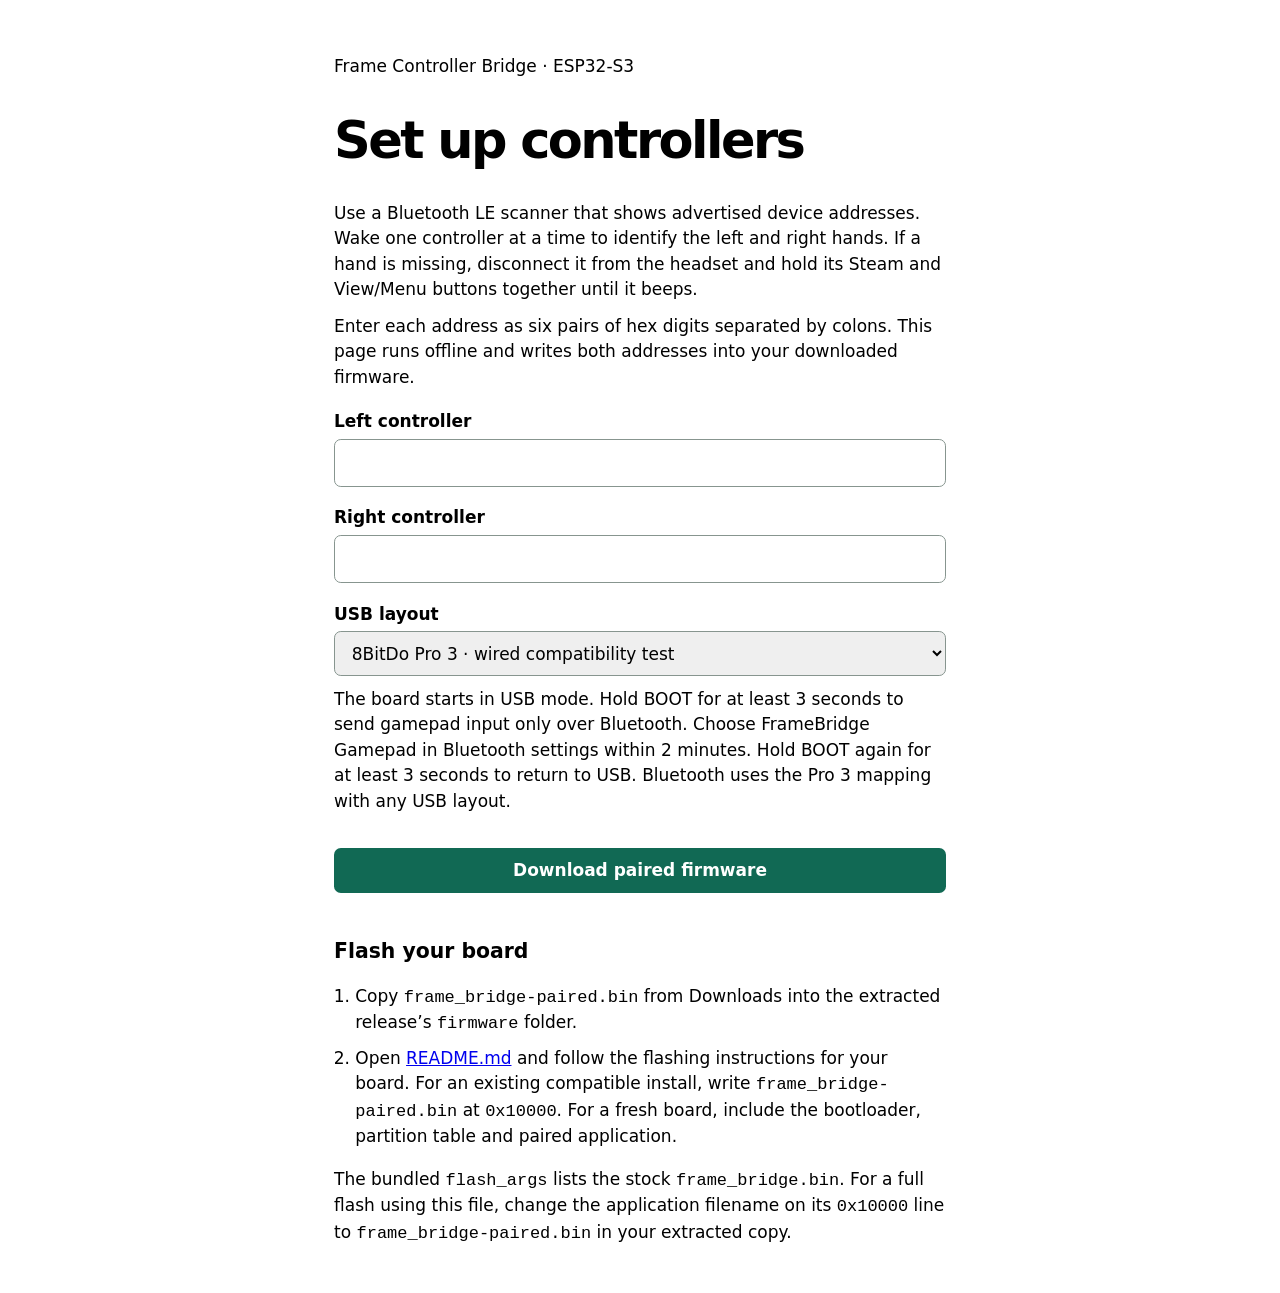
